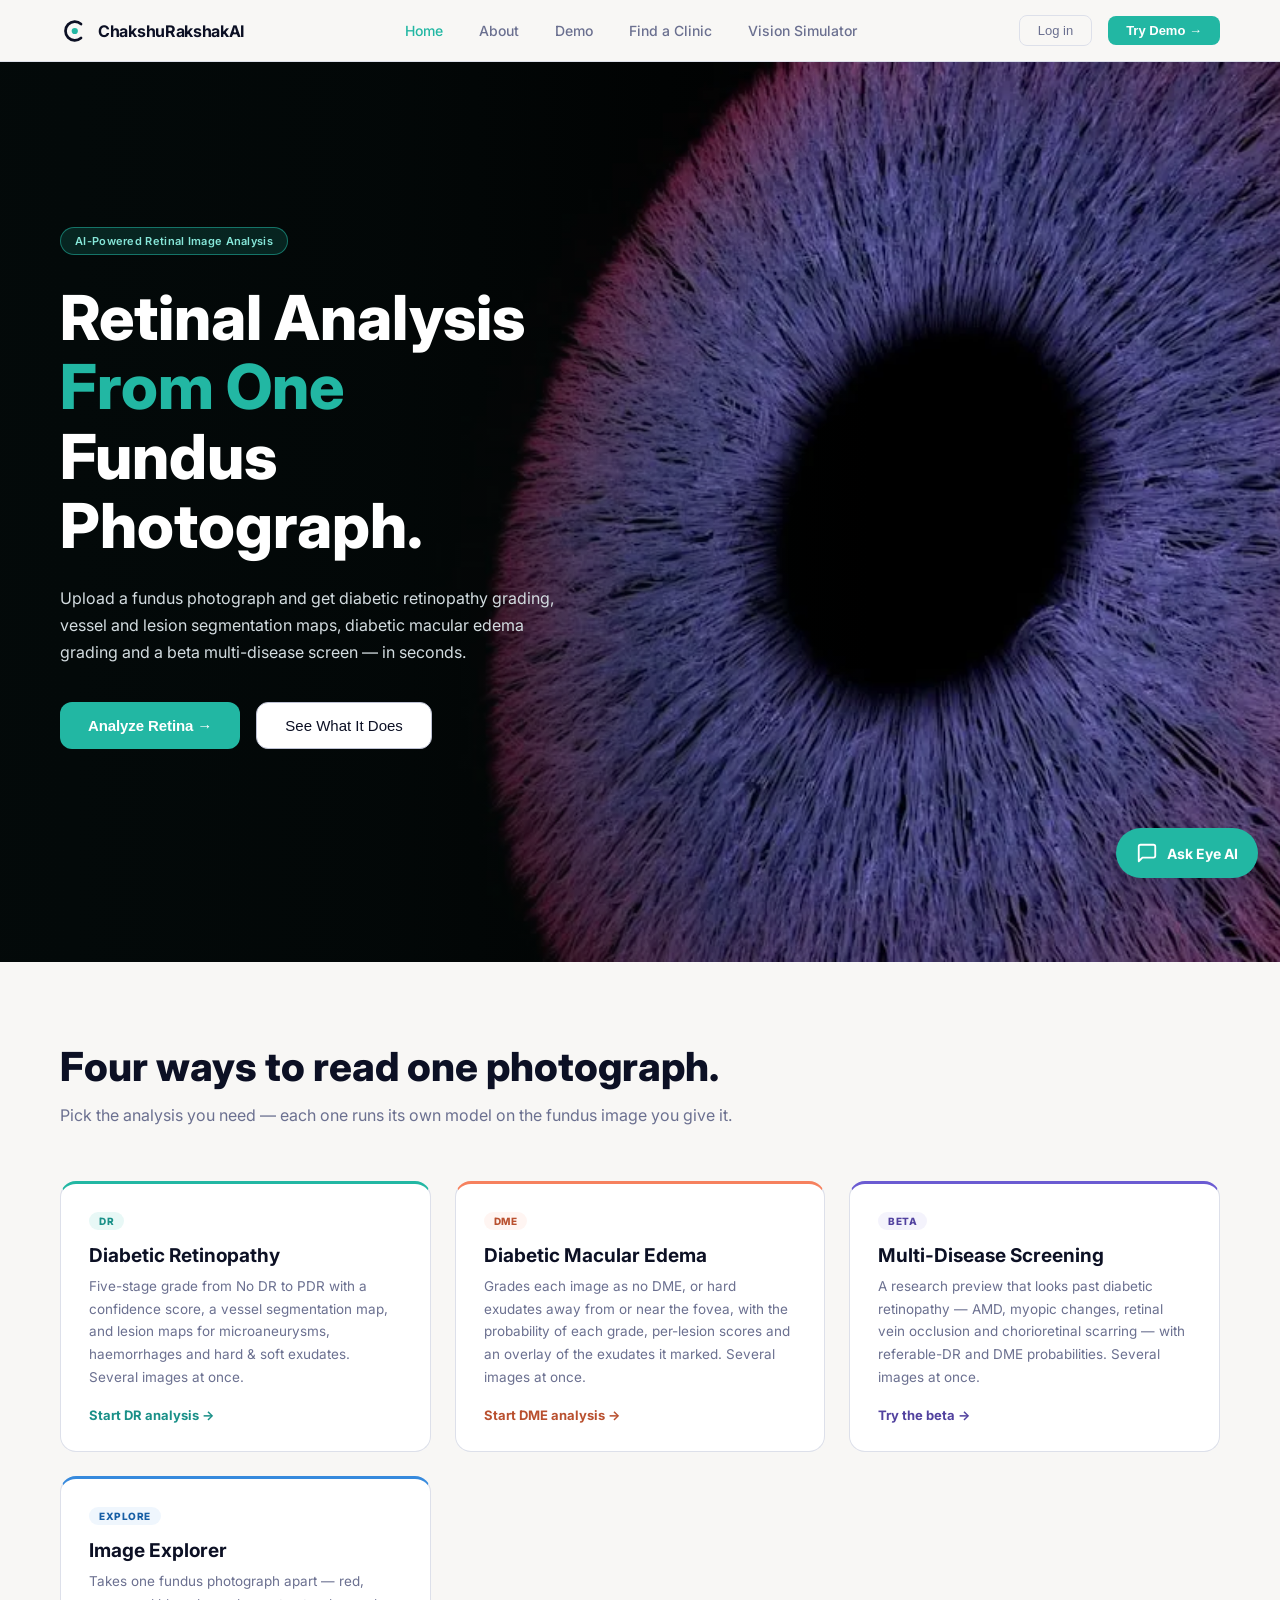
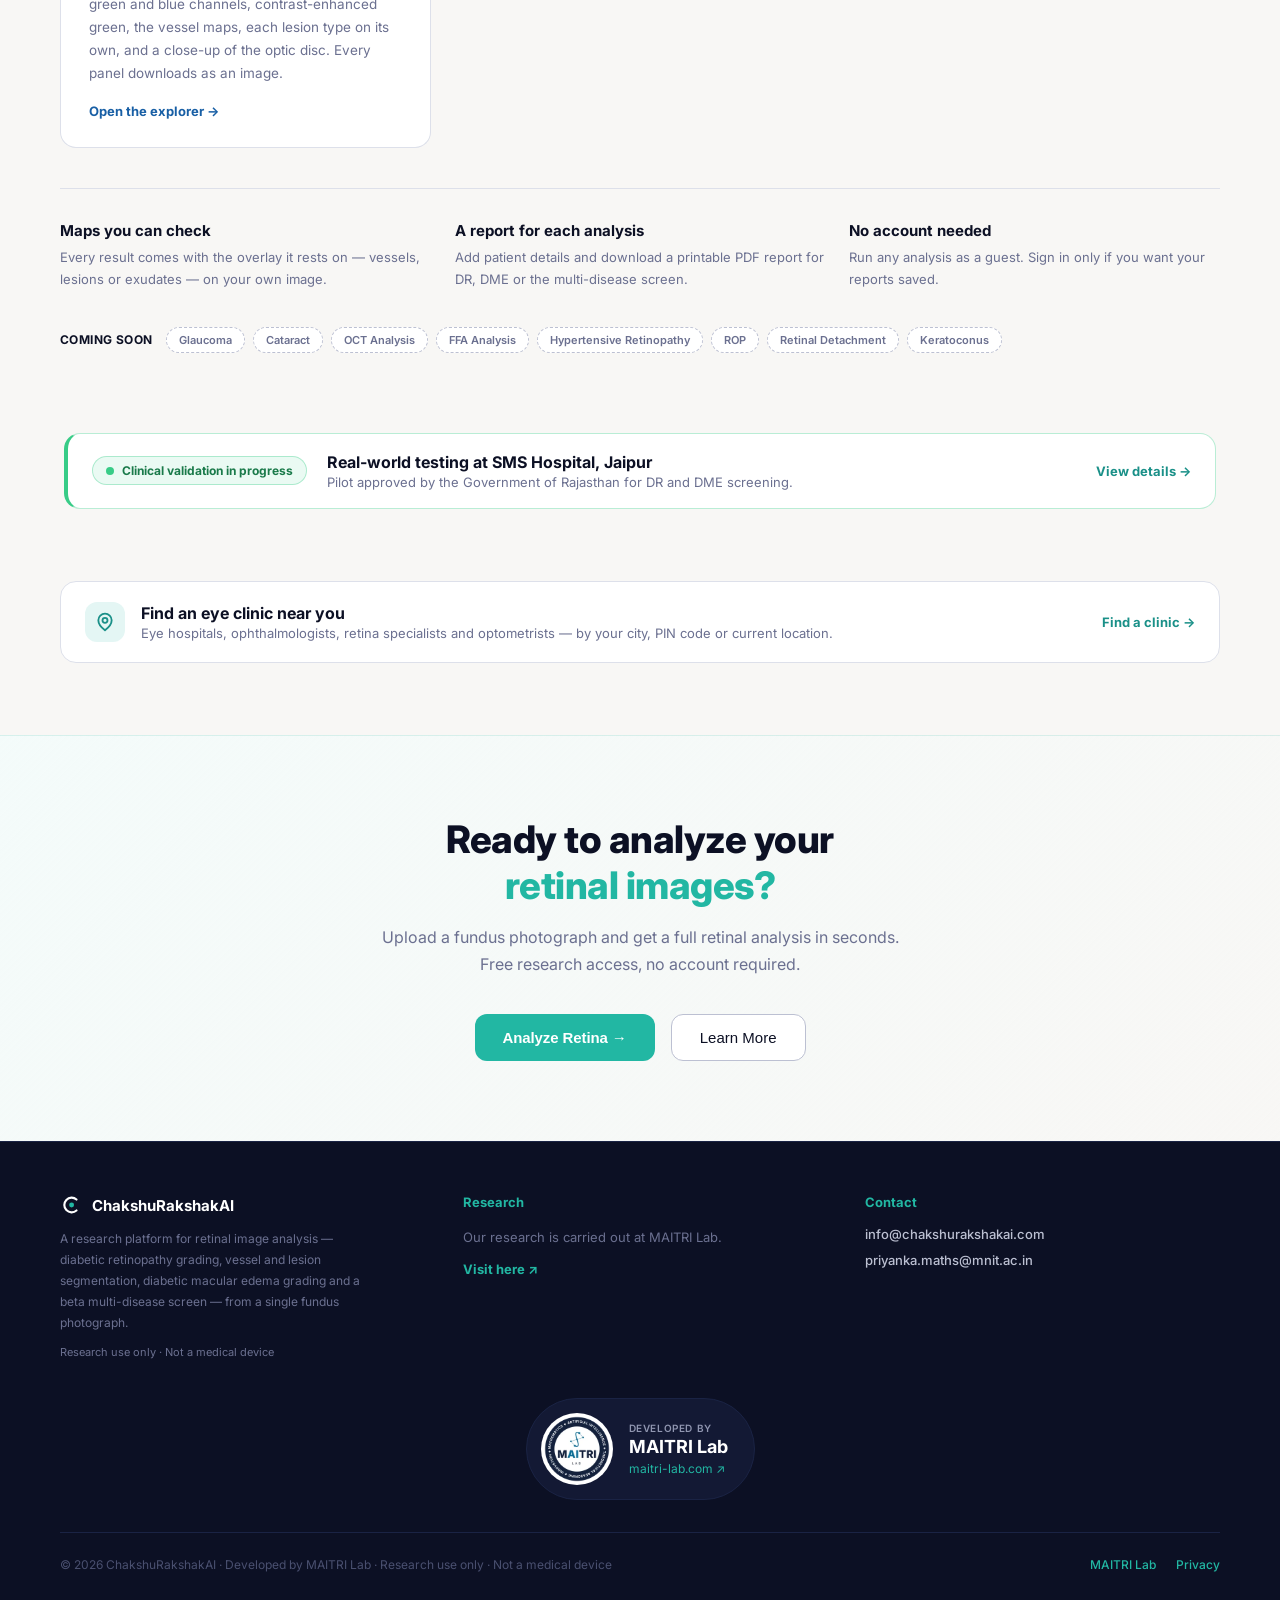
==== index.html @ 7d0f2d1a "Simulator order on laptops (views, camera buttons, severity, conditions) and 90% width site-wide On " ====
<!DOCTYPE html>
<html lang="en">
<head>
<meta charset="UTF-8">
<meta name="viewport" content="width=device-width, initial-scale=1.0">
<link rel="preload" as="image" href="/assets/eye-hero.webp" fetchpriority="high">
<link rel="preconnect" href="https://fonts.googleapis.com">
<link rel="preconnect" href="https://fonts.gstatic.com" crossorigin>
<link href="https://fonts.googleapis.com/css2?family=Inter:wght@400;500;600;700;800;900&display=swap" rel="stylesheet">
<title>ChakshuRakshakAI — AI Retinal Analysis from a Fundus Photograph</title>
<meta name="description" content="Upload a fundus photograph and get diabetic retinopathy grading, vessel and lesion segmentation maps, and diabetic macular edema screening in seconds. Free research access, no account required.">
<link rel="canonical" href="https://www.chakshurakshakai.com/">

<!-- Icons -->
<link rel="icon" type="image/svg+xml" href="/favicon.svg">
<link rel="apple-touch-icon" href="/apple-touch-icon.png">
<meta name="theme-color" content="#0C1024">

<!-- Open Graph (WhatsApp, LinkedIn, Facebook) -->
<meta property="og:type" content="website">
<meta property="og:site_name" content="ChakshuRakshakAI">
<meta property="og:url" content="https://www.chakshurakshakai.com/">
<meta property="og:title" content="ChakshuRakshakAI — AI Retinal Analysis from a Fundus Photograph">
<meta property="og:description" content="Diabetic retinopathy grading, vessel and lesion maps, and macular edema screening from a single fundus photograph — in seconds. Free research access.">
<meta property="og:image" content="https://www.chakshurakshakai.com/og-image.jpg">
<meta property="og:image:width" content="1200">
<meta property="og:image:height" content="630">
<meta property="og:image:alt" content="ChakshuRakshakAI — retinal analysis from one fundus photograph">
<meta property="og:locale" content="en_IN">

<!-- Twitter / X -->
<meta name="twitter:card" content="summary_large_image">
<meta name="twitter:title" content="ChakshuRakshakAI — AI Retinal Analysis from a Fundus Photograph">
<meta name="twitter:description" content="Diabetic retinopathy grading, vessel and lesion maps, and macular edema screening from a single fundus photograph — in seconds.">
<meta name="twitter:image" content="https://www.chakshurakshakai.com/og-image.jpg">

<!-- Structured data: this is a research screening aid, not a diagnostic device. -->
<script type="application/ld+json">
{
  "@context": "https://schema.org",
  "@type": "MedicalWebPage",
  "name": "ChakshuRakshakAI",
  "url": "https://www.chakshurakshakai.com/",
  "description": "AI-assisted retinal image analysis for diabetic retinopathy, vessel and lesion segmentation, and diabetic macular edema screening from a fundus photograph.",
  "inLanguage": "en-IN",
  "about": { "@type": "MedicalCondition", "name": "Diabetic retinopathy" },
  "audience": { "@type": "MedicalAudience", "audienceType": "Researchers and clinicians" },
  "isAccessibleForFree": true
}
</script>
<style>
/* font loaded via <link> */
*{margin:0;padding:0;box-sizing:border-box;}
:root{
  --navy:#0C1024;--navy-m:#131934;--navy-l:#1A2344;
  --teal:#22B7A3;--teal-d:#1a9088;--coral:#F6815E;
  --offwhite:#F8F7F5;--white:#FFFFFF;
  --g100:#F0F1F5;--g200:#DDE0EA;--g300:#BCC0D2;
  --g400:#9096B0;--g500:#6B7090;--g600:#4A5070;
  --green:#38CC87;--amber:#FABD31;--red:#F35858;
}
body{font-family:'Inter',sans-serif;background:var(--white);color:var(--navy);scroll-behavior:smooth;}

/* PAGE SYSTEM */
.page{display:none;min-height:100vh;}
.page.active{display:block;}

/* ─── NAVBAR ─── */
nav{position:sticky;top:0;z-index:100;background:rgba(248,247,245,0.96);backdrop-filter:blur(12px);-webkit-backdrop-filter:blur(12px);height:68px;display:flex;align-items:center;justify-content:space-between;padding:0 60px;border-bottom:1px solid var(--g200);}
.nav-logo{display:flex;align-items:center;gap:10px;cursor:pointer;text-decoration:none;}
.nav-logo-text{color:var(--navy);font-size:17px;font-weight:700;}
.nav-links{display:flex;gap:36px;}
.nav-links a{color:var(--g500);font-size:14px;font-weight:500;text-decoration:none;cursor:pointer;transition:color .2s;}
.nav-links a:hover,.nav-links a.active{color:var(--teal);}
.nav-right{display:flex;align-items:center;gap:16px;}
.nav-btn{background:var(--teal);color:var(--white);font-size:13px;font-weight:700;padding:8px 20px;border-radius:8px;border:none;cursor:pointer;transition:background .2s;}
.nav-btn:hover{background:var(--teal-d);}
.nav-btn-ghost{background:transparent;color:var(--g500);font-size:13px;font-weight:500;padding:8px 16px;border-radius:8px;border:1px solid var(--g200);cursor:pointer;transition:all .2s;}
.nav-btn-ghost:hover{color:var(--navy);border-color:var(--g300);}

/* ─── HERO — eye as full bg ─── */
.hero{position:relative;min-height:100vh;display:flex;align-items:center;overflow:hidden;background:#061410;}
.hero-bg{position:absolute;inset:0;z-index:0;}
.hero-bg img{width:100%;height:100%;object-fit:cover;object-position:55% center;display:block;}
.hero-bg-overlay{position:absolute;inset:0;background:linear-gradient(to right, rgba(220,238,230,0.68) 0%, rgba(210,232,222,0.60) 12%, rgba(190,222,208,0.50) 24%, rgba(160,206,188,0.38) 36%, rgba(120,182,160,0.24) 48%, rgba(60,130,105,0.14) 58%, rgba(0,0,0,0.35) 66%, rgba(0,0,0,0.60) 75%, rgba(0,0,0,0.82) 86%, rgba(0,0,0,0.95) 100%);}
.hero-content{position:relative;z-index:1;padding:0 60px;max-width:660px;}
.hero-badge{display:inline-flex;align-items:center;gap:6px;background:rgba(34,183,163,0.1);border:1px solid rgba(34,183,163,0.35);color:var(--teal-d);font-size:11px;font-weight:600;padding:6px 14px;border-radius:20px;margin-bottom:28px;letter-spacing:.3px;}
.hero-h1{font-size:62px;font-weight:800;line-height:1.12;color:var(--navy);margin-bottom:24px;}
.hero-h1 span{color:var(--teal);}
.hero-sub{font-size:16px;line-height:1.7;color:#0C1024;max-width:520px;margin-bottom:36px;}
/* The photo is mirrored: the eye sits on the right, its dark side behind the text.
   Above phone width the text is white over a dark wash; phones keep the light wash. */
.hero-bg img{transform:scaleX(-1);object-position:45% center;}
@media(min-width:641px){
  .hero-bg-overlay{background:linear-gradient(to right, rgba(4,12,12,.78) 0%, rgba(4,12,12,.62) 30%, rgba(4,12,12,.25) 52%, rgba(4,12,12,0) 68%);}
  .hero-h1{color:#FFFFFF;}
  .hero-sub{color:#D3DCE0;}
  .hero-badge{background:rgba(34,183,163,.16);border-color:rgba(34,183,163,.55);color:#86E6D8;}
}
@media(min-width:641px) and (max-width:900px){
  .hero-bg-overlay{background:linear-gradient(to right, rgba(4,12,12,.82) 0%, rgba(4,12,12,.7) 45%, rgba(4,12,12,.3) 70%, rgba(4,12,12,.05) 90%);}
}
.hero-ctas{display:flex;gap:16px;margin-bottom:48px;}
.btn-primary{background:var(--teal);color:var(--white);font-size:15px;font-weight:700;padding:14px 28px;border-radius:12px;border:none;cursor:pointer;transition:all .2s;text-decoration:none;display:inline-flex;align-items:center;}
.btn-primary:hover{background:var(--teal-d);transform:translateY(-1px);}
.btn-ghost{background:var(--white);color:var(--navy);font-size:15px;font-weight:500;padding:14px 28px;border-radius:12px;border:1px solid var(--g300);cursor:pointer;transition:all .2s;}
.btn-ghost:hover{background:var(--g100);}
.hero-stats{display:flex;gap:40px;}
.stat-val{font-size:26px;font-weight:800;color:var(--teal);display:block;}
.stat-label{font-size:10px;font-weight:600;color:#0C1024;margin-top:2px;text-transform:uppercase;letter-spacing:.3px;}
.stat-divider{width:1px;background:var(--g200);margin:0 4px;}

/* ─── TRUST STRIP ─── */
.trust-strip{background:var(--white);padding:22px 60px;display:flex;align-items:center;gap:20px;border-bottom:1px solid var(--g200);border-top:1px solid var(--g200);flex-wrap:wrap;}
.trust-label{font-size:12px;color:var(--g400);font-weight:500;white-space:nowrap;margin-right:8px;}
.trust-logos{display:flex;gap:10px;flex-wrap:wrap;}
.logo-pill{background:var(--g100);border:1px solid var(--g200);color:var(--g500);font-size:11px;font-weight:600;padding:5px 12px;border-radius:20px;white-space:nowrap;transition:all .2s;cursor:pointer;text-decoration:none;display:inline-flex;align-items:center;gap:4px;}.logo-pill:hover{background:var(--white);border-color:var(--teal);color:var(--teal-d);}.logo-pill::after{content:"↗";font-size:9px;opacity:0.5;margin-left:1px;}.logo-pill:hover::after{opacity:1;}

/* ─── SECTIONS ─── */
.section{padding:80px 60px;}
.section-center{text-align:center;}
.section-title{font-size:40px;font-weight:800;color:var(--navy);margin-bottom:12px;}
.section-sub{font-size:16px;color:var(--g500);margin-bottom:52px;line-height:1.6;}

/* Features */
.features-grid{display:grid;grid-template-columns:repeat(4,1fr);gap:24px;}
.feat-card{background:var(--white);border:1px solid var(--g200);border-radius:16px;padding:28px;position:relative;overflow:hidden;transition:box-shadow .2s,transform .2s;}
.feat-card:hover{box-shadow:0 8px 32px rgba(0,0,0,.07);transform:translateY(-2px);}
.feat-card::after{content:'';position:absolute;bottom:0;left:0;right:0;height:4px;border-radius:0 0 16px 16px;}
.feat-card:nth-child(1)::after{background:var(--teal);}
.feat-card:nth-child(2)::after{background:var(--coral);}
.feat-card:nth-child(3)::after{background:var(--amber);}
.feat-card:nth-child(4)::after{background:var(--green);}
.feat-icon{width:44px;height:44px;border-radius:50%;display:flex;align-items:center;justify-content:center;margin-bottom:18px;font-size:18px;}
.feat-title{font-size:17px;font-weight:700;color:var(--navy);margin-bottom:10px;}
.feat-desc{font-size:13px;color:var(--g500);line-height:1.7;}

/* How it works */
.how-section{background:var(--white);padding:80px 60px;}
.steps-row{display:grid;grid-template-columns:repeat(3,1fr);gap:0;margin-bottom:52px;}
.step{padding:0 28px 0 0;transition:transform .2s;}.step:hover{transform:translateX(4px);}
.step-num{font-size:44px;font-weight:800;color:var(--teal);margin-bottom:16px;line-height:1;}
.step-title{font-size:19px;font-weight:700;color:var(--navy);margin-bottom:10px;}
.step-desc{font-size:14px;color:var(--g500);line-height:1.7;}
.outcomes-row{display:grid;grid-template-columns:repeat(4,1fr);gap:16px;}
.outcome{border-radius:12px;padding:18px 20px;border:1px solid;transition:transform .2s,box-shadow .2s;cursor:default;}.outcome:hover{transform:translateY(-2px);box-shadow:0 6px 20px rgba(0,0,0,.07);}
.outcome-label{font-size:14px;font-weight:700;margin-bottom:6px;display:flex;align-items:center;gap:8px;}
.outcome-dot{width:10px;height:10px;border-radius:50%;flex-shrink:0;}
.outcome-sub{font-size:12px;line-height:1.55;}

/* Research/XAI section */
.xai-section{background:var(--navy);padding:80px 60px;}
.xai-inner{display:grid;grid-template-columns:1fr 560px;gap:72px;align-items:center;}
.xai-title{font-size:40px;font-weight:800;color:var(--white);margin-bottom:16px;}
.xai-sub{font-size:16px;color:var(--g300);line-height:1.7;margin-bottom:36px;max-width:500px;}
.xai-point{display:flex;align-items:flex-start;gap:14px;margin-bottom:24px;}
.xai-dot{width:20px;height:20px;border-radius:50%;flex-shrink:0;margin-top:2px;}
.xai-point-title{font-size:15px;font-weight:700;color:var(--white);margin-bottom:4px;}
.xai-point-desc{font-size:13px;color:var(--g300);line-height:1.6;}
.xai-card{background:var(--navy-m);border:1px solid var(--navy-l);border-radius:20px;padding:28px;box-shadow:0 20px 60px rgba(0,0,0,.5);}
.fundus-mock-lg{width:100%;aspect-ratio:1.2;border-radius:14px;background:radial-gradient(circle at 50% 50%,#1a0800 0%,#0a0400 100%);position:relative;overflow:hidden;margin-bottom:16px;}
.heatmap-lg{position:absolute;width:38%;height:38%;border-radius:50%;background:radial-gradient(circle,rgba(255,255,0,.95) 0%,rgba(255,140,0,.75) 40%,transparent 100%);top:18%;left:38%;}
.colorbar{height:8px;border-radius:4px;background:linear-gradient(to right,#0000ff,#00ffff,#00ff00,#ffa500,#ff0000);margin-bottom:6px;}
.colorbar-labels{display:flex;justify-content:space-between;margin-bottom:16px;}
.colorbar-labels span{font-size:9px;color:var(--g400);}
.xai-toggles{display:flex;gap:8px;}
.xai-tog{font-size:11px;font-weight:600;padding:7px 14px;border-radius:7px;border:1px solid;cursor:pointer;}
.xai-tog.on{background:rgba(34,183,163,.15);border-color:var(--teal);color:var(--teal);}
.xai-tog.off{background:transparent;border-color:var(--navy-l);color:var(--g400);}

/* Metrics */
.metrics-section{padding:80px 60px;background:var(--offwhite);}
.metrics-grid{display:grid;grid-template-columns:repeat(3,1fr);gap:20px;margin-top:52px;}
.metric-card{background:var(--white);border-radius:14px;padding:20px 20px 20px 24px;position:relative;box-shadow:0 2px 12px rgba(0,0,0,.04);overflow:hidden;transition:transform .2s,box-shadow .2s;}.metric-card:hover{transform:translateY(-2px);box-shadow:0 8px 28px rgba(0,0,0,.08);}
.metric-card::before{content:'';position:absolute;left:0;top:0;bottom:0;width:4px;background:var(--teal);}
.metric-val{font-size:30px;font-weight:800;color:var(--teal);margin-bottom:4px;}
.metric-label{font-size:14px;font-weight:700;color:var(--navy);margin-bottom:3px;}
.metric-sub{font-size:11px;color:var(--g500);}

/* CTA Banner */
.cta-banner{padding:80px 60px;text-align:center;background:var(--offwhite);border-top:1px solid var(--g200);}
.cta-banner h2{font-size:42px;font-weight:800;color:var(--navy);margin-bottom:16px;}
.cta-banner h2 span{color:var(--teal);}
.cta-banner p{font-size:16px;color:var(--g500);margin-bottom:36px;max-width:520px;margin-left:auto;margin-right:auto;line-height:1.7;}
.cta-row{display:flex;justify-content:center;gap:16px;}

/* Footer */
footer{background:var(--navy);padding:40px 60px 22px;border-top:1px solid var(--navy-l);}
.footer-top{display:grid;grid-template-columns:repeat(3,minmax(0,1fr));gap:48px;margin-bottom:36px;}
.footer-brand-desc{font-size:13px;color:var(--g500);line-height:1.7;margin-top:12px;max-width:320px;}
.footer-col-title{font-size:13px;font-weight:700;color:var(--teal);margin-bottom:16px;}
.footer-top > div:first-child .nav-logo{margin-bottom:4px !important;}
.footer-top > div:first-child .nav-logo span{font-size:15px !important;}
.footer-top > div:first-child .nav-logo svg{width:22px;height:22px;}
.footer-lab{display:flex;align-items:center;justify-content:center;gap:16px;width:max-content;max-width:100%;margin:0 auto 32px;padding:14px 26px 14px 14px;background:var(--navy-m);border:1px solid var(--navy-l);border-radius:60px;text-decoration:none;transition:border-color .2s;}
.footer-lab:hover{border-color:var(--teal);}
.footer-lab img{width:72px;height:72px;border-radius:50%;background:#fff;padding:3px;display:block;flex:none;}
.footer-lab span{display:flex;flex-direction:column;line-height:1.3;}
.footer-lab small{font-size:10px;font-weight:600;letter-spacing:.6px;text-transform:uppercase;color:var(--g400);}
.footer-lab b{font-size:18px;color:var(--white);}
.footer-lab em{font-style:normal;font-size:12px;color:var(--teal);margin-top:2px;}
.footer-col a{display:block;font-size:12px;color:var(--g400);margin-bottom:10px;text-decoration:none;cursor:pointer;transition:color .2s,padding-left .2s;}.footer-col a:hover{color:var(--white);padding-left:4px;}
.footer-col a:hover{color:var(--white);}
.footer-maitri{display:inline-flex;align-items:center;gap:13px;margin-top:20px;padding:10px 18px 10px 10px;background:var(--navy-m);border:1px solid var(--navy-l);border-radius:12px;text-decoration:none;transition:border-color .2s,background .2s;}
.footer-maitri:hover{border-color:var(--teal);background:rgba(34,183,163,.07);}
.footer-maitri img{width:46px;height:46px;border-radius:50%;display:block;background:var(--white);padding:2px;flex:none;}
.footer-maitri span{display:flex;flex-direction:column;line-height:1.3;color:var(--white);font-size:14px;font-weight:700;}
.footer-maitri small{font-size:10px;font-weight:600;letter-spacing:.4px;text-transform:uppercase;color:var(--g400);}
.footer-maitri em{font-style:normal;font-size:11px;font-weight:500;color:var(--teal);margin-top:1px;}
.footer-note{font-size:13px;line-height:1.7;color:var(--g500);margin:0 0 10px;max-width:260px;}
.footer-col a.footer-cta{display:inline-block;color:var(--teal);font-weight:700;font-size:13px;}
.footer-col a.footer-mail{color:var(--g300);font-weight:500;font-size:13px;overflow-wrap:anywhere;}
.footer-col a.footer-mail:hover{color:var(--white);}
.footer-divider{height:1px;background:var(--navy-l);margin-bottom:24px;}
.footer-bottom{display:flex;justify-content:space-between;align-items:center;}
.footer-copy{font-size:12px;color:var(--g600);}
.footer-links{display:flex;gap:20px;}
.footer-links a{font-size:12px;color:var(--teal);text-decoration:none;font-weight:500;cursor:pointer;}

/* ─── UPLOAD PAGE ─── */
.upload-hero{background:var(--offwhite);padding:52px 60px 40px;text-align:center;border-bottom:1px solid var(--g200);}
.upload-hero h1{font-size:40px;font-weight:800;color:var(--navy);margin-bottom:12px;}
.upload-hero h1 span{color:var(--teal);}
.upload-hero p{font-size:15px;color:var(--g500);max-width:480px;margin:0 auto;}
.upload-body{background:var(--offwhite);padding:52px 60px;min-height:calc(100vh - 68px - 200px);}
.upload-container{max-width:780px;margin:0 auto;}
.dropzone{background:var(--white);border:2px dashed var(--g200);border-radius:20px;padding:60px 40px;text-align:center;cursor:pointer;transition:all .2s;margin-bottom:20px;}
.dropzone:hover,.dropzone.dragging{border-color:var(--teal);background:rgba(34,183,163,.03);}
.dz-icon{width:60px;height:60px;background:rgba(34,183,163,.1);border-radius:50%;display:flex;align-items:center;justify-content:center;margin:0 auto 20px;font-size:24px;}
.dz-title{font-size:18px;font-weight:700;color:var(--navy);margin-bottom:8px;}
.dz-sub{font-size:14px;color:var(--g500);margin-bottom:20px;}
.dz-btn{background:var(--teal);color:var(--white);font-size:14px;font-weight:700;padding:11px 24px;border-radius:10px;border:none;cursor:pointer;}
.dz-formats{font-size:11px;color:var(--g400);margin-top:14px;}
.preview-area{display:none;margin-bottom:20px;}
.preview-area.show{display:block;}
.preview-grid{display:grid;grid-template-columns:repeat(auto-fill,minmax(140px,1fr));gap:12px;margin-bottom:16px;}
.preview-item{background:var(--white);border:1px solid var(--g200);border-radius:12px;overflow:hidden;position:relative;}
.preview-img-box{width:100%;aspect-ratio:1;background:var(--navy);display:flex;align-items:center;justify-content:center;font-size:32px;}
.preview-label{font-size:11px;color:var(--g500);padding:8px;text-align:center;white-space:nowrap;overflow:hidden;text-overflow:ellipsis;}
.preview-remove{position:absolute;top:6px;right:6px;width:20px;height:20px;border-radius:50%;background:rgba(0,0,0,.6);color:white;border:none;font-size:12px;cursor:pointer;display:flex;align-items:center;justify-content:center;}
.analyze-btn{width:100%;background:var(--teal);color:var(--white);font-size:16px;font-weight:700;padding:16px;border-radius:14px;border:none;cursor:pointer;transition:all .2s;display:flex;align-items:center;justify-content:center;gap:10px;margin-bottom:24px;}
.analyze-btn:hover{background:var(--teal-d);}
.analyze-btn:disabled{background:var(--g200);color:var(--g400);cursor:not-allowed;}
.upload-features{display:grid;grid-template-columns:repeat(auto-fit,minmax(300px,1fr));gap:20px;margin-bottom:24px;}
.uf-card{background:var(--white);border:1px solid var(--g200);border-radius:14px;padding:20px;}
.uf-badge{display:inline-block;font-size:10px;font-weight:700;padding:3px 10px;border-radius:20px;margin-bottom:12px;letter-spacing:.3px;}
.uf-title{font-size:14px;font-weight:700;color:var(--navy);margin-bottom:6px;}
.uf-desc{font-size:12px;color:var(--g500);line-height:1.6;}
.patient-box{background:var(--white);border:1px solid var(--g200);border-radius:14px;padding:18px 20px;margin-bottom:20px;}
.pb-title{font-size:12px;font-weight:700;color:var(--navy);margin-bottom:14px;text-transform:uppercase;letter-spacing:.4px;}
.pb-title span{font-weight:500;color:var(--g400);text-transform:none;letter-spacing:0;font-size:11px;margin-left:8px;}
.pb-grid{display:grid;grid-template-columns:repeat(auto-fit,minmax(150px,1fr));gap:12px;}
.pb-grid label{display:flex;flex-direction:column;gap:5px;font-size:11px;font-weight:600;color:var(--g500);}
.pb-grid input,.pb-grid select{font-family:inherit;font-size:13px;color:var(--navy);background:var(--offwhite);border:1px solid var(--g200);border-radius:9px;padding:9px 11px;outline:none;}
.pb-grid input:focus,.pb-grid select:focus{border-color:var(--teal);background:var(--white);}
.upload-disclaimer{background:rgba(250,189,49,.06);border:1px solid rgba(250,189,49,.25);border-radius:12px;padding:16px 20px;font-size:12px;color:var(--g500);line-height:1.6;}
.disclaimer-title{font-size:12px;font-weight:700;color:var(--amber);margin-bottom:4px;}
input[type=file]{display:none;}

/* ─── ANALYSIS DASHBOARD ─── */
.dashboard{background:var(--offwhite);min-height:calc(100vh - 68px);}
.dash-topbar{background:var(--white);border-bottom:1px solid var(--g200);padding:12px 40px;}
.patient-card{display:grid;grid-template-columns:repeat(3,1fr);border-radius:12px;border:1px solid var(--g200);overflow:hidden;}
.patient-col{padding:14px 24px;background:var(--white);}
.patient-col+.patient-col{border-left:1px solid var(--g200);}
.patient-key{font-size:10px;font-weight:700;color:var(--g400);letter-spacing:.5px;text-transform:uppercase;margin-bottom:4px;}
.patient-val{font-size:14px;font-weight:600;color:var(--navy);}
.patient-val.success{color:var(--green);}
.dash-content{display:grid;grid-template-columns:1fr 320px;min-height:calc(100vh - 68px - 68px);}
.dash-main{padding:28px 32px;}
.dash-sidebar{background:var(--white);border-left:1px solid var(--g200);padding:24px;}
.dash-section-header{display:flex;align-items:center;justify-content:space-between;margin-bottom:20px;}
.dash-section-label{font-size:11px;font-weight:700;color:var(--g400);letter-spacing:.8px;text-transform:uppercase;}
.toggle-group{display:flex;gap:8px;}
.toggle-btn{font-size:11px;font-weight:700;padding:7px 14px;border-radius:7px;border:none;cursor:pointer;letter-spacing:.3px;transition:all .2s;}
.toggle-btn.active{background:var(--navy);color:var(--white);}
.toggle-btn:not(.active){background:var(--g100);color:var(--g500);}
.image-panels{display:grid;grid-template-columns:1fr 1fr;gap:20px;margin-bottom:20px;}
.img-panel{border-radius:16px;overflow:hidden;background:#080808;}
.img-panel-inner{aspect-ratio:1.1;position:relative;display:flex;align-items:center;justify-content:center;}
.fundus-mock{width:85%;aspect-ratio:1;border-radius:50%;background:radial-gradient(circle at 50% 50%,#1a0800 0%,#0a0400 100%);position:relative;overflow:hidden;}
.heatmap-overlay{position:absolute;width:40%;height:40%;border-radius:50%;background:radial-gradient(circle,rgba(255,255,0,.95) 0%,rgba(255,140,0,.75) 40%,transparent 100%);top:20%;left:38%;}
.panel-colorbar{position:absolute;top:12px;right:12px;width:120px;height:8px;border-radius:4px;background:linear-gradient(to right,#0000ff,#00ffff,#00ff00,#ffa500,#ff0000);}
.panel-colorbar-labels{position:absolute;top:22px;right:12px;width:120px;display:flex;justify-content:space-between;}
.panel-colorbar-labels span{font-size:9px;color:rgba(255,255,255,.6);font-weight:500;}
.panel-zoom{position:absolute;top:12px;left:12px;display:flex;flex-direction:column;gap:5px;}
.pz-btn{width:26px;height:26px;border-radius:50%;background:rgba(0,0,0,.5);border:1px solid rgba(255,255,255,.15);color:white;font-size:13px;cursor:pointer;display:flex;align-items:center;justify-content:center;}
.panel-label{position:absolute;bottom:12px;left:12px;color:white;font-size:12px;font-weight:600;}
.panel-num{position:absolute;bottom:12px;right:12px;color:rgba(255,255,255,.6);font-size:12px;font-weight:600;}
.panel-meta{padding:16px;}
.badge-row{display:flex;gap:8px;margin-bottom:14px;flex-wrap:wrap;}
.badge{font-size:11px;font-weight:700;padding:6px 14px;border-radius:20px;}
.badge-red{background:var(--red);color:#fff;}
.badge-amber{background:var(--amber);color:#5a3a00;}
.badge-green{background:var(--green);color:#0a3d20;}
.metric-bars{display:flex;flex-direction:column;gap:12px;}
.metric-bar{display:flex;flex-direction:column;gap:5px;}
.metric-bar-header{display:flex;justify-content:space-between;}
.metric-label-text{font-size:11px;font-weight:600;color:var(--teal);}
.metric-val-display{font-size:11px;font-weight:600;color:var(--navy);}
.metric-track{position:relative;height:8px;border-radius:4px;overflow:visible;}
.metric-track.conf{background:linear-gradient(to right,var(--red),var(--amber) 50%,var(--green));}
.metric-track.ratio{background:linear-gradient(to right,var(--green),var(--amber),var(--red));}
.metric-marker{position:absolute;top:50%;transform:translate(-50%,-50%);width:14px;height:14px;border-radius:50%;background:var(--white);border:2px solid var(--navy);box-shadow:0 1px 4px rgba(0,0,0,.2);}
.sidebar-title{font-size:15px;font-weight:700;color:var(--navy);margin-bottom:18px;}
.sidebar-section{margin-bottom:24px;}
.sidebar-section-label{font-size:11px;font-weight:700;color:var(--g400);letter-spacing:.5px;text-transform:uppercase;margin-bottom:12px;}
.stage-card{background:var(--offwhite);border:1px solid var(--g200);border-radius:12px;padding:14px 16px;margin-bottom:10px;}
.stage-row{display:flex;justify-content:space-between;align-items:center;margin-bottom:5px;}
.stage-name{font-size:11px;color:var(--g500);font-weight:500;}
.stage-badge{font-size:10px;font-weight:700;padding:3px 10px;border-radius:20px;}
.stage-conf{font-size:11px;color:var(--amber);font-weight:600;}
.pill-row{display:flex;flex-wrap:wrap;gap:8px;}
.metric-pill{font-size:11px;font-weight:600;padding:5px 12px;border-radius:20px;}
.pill-green{background:rgba(56,204,135,.12);color:#0a8a50;border:1px solid rgba(56,204,135,.3);}
.pill-teal{background:rgba(34,183,163,.12);color:#107a6e;border:1px solid rgba(34,183,163,.3);}
.pill-amber{background:rgba(250,189,49,.12);color:#7a5500;border:1px solid rgba(250,189,49,.3);}
.xai-pill{font-size:11px;font-weight:600;padding:5px 12px;border-radius:20px;background:transparent;color:var(--teal);border:1px solid rgba(34,183,163,.4);}
.download-btn{width:100%;background:var(--teal);color:var(--white);font-size:14px;font-weight:700;padding:14px;border-radius:12px;border:none;cursor:pointer;margin-top:16px;transition:background .2s;}
.download-btn:hover{background:var(--teal-d);}

/* ─── AUTH PAGE ─── */
.auth-page{min-height:100vh;display:grid;grid-template-columns:1fr 1fr;}
.auth-left{position:relative;overflow:hidden;}
.auth-left-bg{position:absolute;inset:0;}
.auth-left-bg img{width:100%;height:100%;object-fit:cover;object-position:60% center;}
.auth-left-overlay{position:absolute;inset:0;background:linear-gradient(160deg,rgba(12,16,36,0.82) 0%,rgba(12,16,36,0.55) 60%,rgba(34,183,163,0.15) 100%);}
.auth-left-content{position:relative;z-index:1;padding:48px;height:100%;display:flex;flex-direction:column;justify-content:space-between;}
.auth-left-logo{display:flex;align-items:center;gap:10px;cursor:pointer;}
.auth-left-logo-text{color:var(--white);font-size:17px;font-weight:700;}
.auth-left-body{padding-bottom:40px;}
.auth-left-tag{display:inline-flex;align-items:center;gap:6px;background:rgba(34,183,163,0.15);border:1px solid rgba(34,183,163,0.4);color:var(--teal);font-size:11px;font-weight:600;padding:6px 14px;border-radius:20px;margin-bottom:24px;}
.auth-left-title{font-size:40px;font-weight:800;color:var(--white);line-height:1.15;margin-bottom:16px;}
.auth-left-title span{color:var(--teal);}
.auth-left-sub{font-size:14px;color:rgba(255,255,255,0.65);line-height:1.7;max-width:360px;}
.auth-left-stats{display:flex;gap:32px;}
.auth-stat-val{font-size:22px;font-weight:800;color:var(--teal);}
.auth-stat-label{font-size:11px;color:rgba(255,255,255,0.5);margin-top:2px;}
.auth-right{background:var(--white);display:flex;align-items:center;justify-content:center;padding:48px;}
.auth-box{width:100%;max-width:420px;}
.auth-tabs{display:flex;gap:0;background:var(--g100);border-radius:12px;padding:4px;margin-bottom:32px;}
.auth-tab{flex:1;text-align:center;padding:10px;border-radius:9px;font-size:14px;font-weight:600;cursor:pointer;transition:all .2s;border:none;background:transparent;color:var(--g500);}
.auth-tab.active{background:var(--white);color:var(--navy);box-shadow:0 1px 4px rgba(0,0,0,.08);}
.auth-title{font-size:24px;font-weight:800;color:var(--navy);margin-bottom:6px;}
.auth-sub{font-size:14px;color:var(--g500);margin-bottom:28px;line-height:1.5;}
.auth-social-grid{display:grid;grid-template-columns:1fr 1fr;gap:10px;margin-bottom:20px;}
.auth-social-btn{display:flex;align-items:center;justify-content:center;gap:8px;padding:11px 14px;border:1px solid var(--g200);border-radius:10px;background:var(--white);font-size:13px;font-weight:600;color:var(--navy);cursor:pointer;transition:all .2s;}
.auth-social-btn:hover{border-color:var(--g300);background:var(--g100);}
.auth-social-btn.full{grid-column:1/-1;}
.social-icon{width:18px;height:18px;flex-shrink:0;}
.auth-divider{display:flex;align-items:center;gap:12px;margin:20px 0;}
.auth-divider span{font-size:12px;color:var(--g400);white-space:nowrap;}
.auth-divider-line{flex:1;height:1px;background:var(--g200);}
.auth-field{margin-bottom:16px;}
.auth-field label{display:block;font-size:12px;font-weight:600;color:var(--g600);margin-bottom:6px;letter-spacing:.2px;}
.auth-field input{width:100%;padding:11px 14px;border:1px solid var(--g200);border-radius:10px;font-size:14px;font-family:'Inter',sans-serif;color:var(--navy);outline:none;transition:border .2s;background:var(--white);}
.auth-field input:focus{border-color:var(--teal);box-shadow:0 0 0 3px rgba(34,183,163,.1);}
.auth-field input::placeholder{color:var(--g300);}
.auth-field-row{display:grid;grid-template-columns:1fr 1fr;gap:12px;}
.auth-forgot{font-size:12px;color:var(--teal);text-decoration:none;font-weight:600;float:right;margin-top:-10px;margin-bottom:16px;cursor:pointer;}
.auth-forgot:hover{color:var(--teal-d);}
.auth-submit{width:100%;background:var(--teal);color:var(--white);font-size:15px;font-weight:700;padding:13px;border-radius:12px;border:none;cursor:pointer;transition:all .2s;margin-top:8px;}
.auth-submit:hover{background:var(--teal-d);}
.auth-terms{font-size:11px;color:var(--g400);text-align:center;margin-top:16px;line-height:1.6;}
.auth-terms a{color:var(--teal);text-decoration:none;cursor:pointer;}
.auth-back{display:flex;align-items:center;gap:6px;font-size:13px;color:var(--g500);cursor:pointer;margin-bottom:32px;width:fit-content;}
.auth-back:hover{color:var(--navy);}
.auth-back svg{width:14px;height:14px;}

/* Entrance animations */
@keyframes fadeUp{from{opacity:0;transform:translateY(20px);}to{opacity:1;transform:translateY(0);}}
.hero-badge{animation:fadeUp .5s ease both;}
.hero-h1{animation:fadeUp .6s .1s ease both;}
.hero-sub{animation:fadeUp .6s .2s ease both;}
.hero-ctas{animation:fadeUp .6s .3s ease both;}
.hero-stats{animation:fadeUp .6s .4s ease both;}

.page{opacity:0;transition:opacity .18s ease;}
.page.active{opacity:1;}

/* ─── ANALYSIS RESULTS PAGE ─── */
.ar-page{max-width:1280px;margin:0 auto;padding:28px 36px 48px;display:flex;flex-direction:column;gap:18px;}

/* Header card */
.ar-header-card{background:var(--white);border:1px solid var(--g200);border-radius:14px;padding:20px 24px;display:flex;align-items:center;justify-content:space-between;}
.ar-title{font-size:22px;font-weight:800;color:var(--navy);}
.ar-subtitle{font-size:13px;margin-top:3px;}
.ar-subtitle.success{color:var(--green);}
.ar-header-actions{display:flex;gap:10px;align-items:center;}
.ar-btn-ghost{display:flex;align-items:center;gap:6px;background:var(--white);border:1px solid var(--g200);border-radius:8px;padding:8px 14px;font-size:13px;font-weight:600;color:var(--navy);cursor:pointer;transition:all .2s;font-family:'Inter',sans-serif;}
.ar-btn-ghost:hover{background:var(--g100);border-color:var(--g300);}
.ar-btn-primary{background:var(--teal);color:var(--white);border:none;border-radius:8px;padding:8px 16px;font-size:13px;font-weight:700;cursor:pointer;transition:background .2s;font-family:'Inter',sans-serif;}
.ar-btn-primary:hover{background:var(--teal-d);}

/* Image panels */
.ar-images-card{background:var(--white);border:1px solid var(--g200);border-radius:14px;padding:20px 24px;}
.ar-image-panels{display:grid;grid-template-columns:repeat(3,1fr);gap:16px;}
.ar-img-panel{}
.ar-img-label-row{display:flex;align-items:center;justify-content:space-between;margin-bottom:10px;}
.ar-img-label{font-size:13px;font-weight:600;color:var(--navy);}
.ar-img-badge{font-size:11px;font-weight:600;color:var(--g400);background:var(--g100);padding:2px 8px;border-radius:10px;}
.ar-img-tag{font-size:10px;font-weight:700;padding:3px 10px;border-radius:10px;letter-spacing:.2px;}
.ar-img-tag.teal{background:rgba(34,183,163,.1);color:var(--teal-d);border:1px solid rgba(34,183,163,.3);}
.ar-img-tag.coral{background:rgba(246,129,94,.1);color:#8a3010;border:1px solid rgba(246,129,94,.3);}
.ar-img-box{background:#080808;border-radius:14px;aspect-ratio:1.05;position:relative;display:flex;align-items:center;justify-content:center;overflow:hidden;}
.ar-fundus{width:88%;aspect-ratio:1;border-radius:50%;background:radial-gradient(circle at 50% 50%,#1a0800 0%,#0a0400 100%);position:relative;overflow:hidden;}
.ar-vessel-overlay{position:absolute;inset:0;background:radial-gradient(circle at 40% 50%,rgba(180,80,80,.5) 0%,transparent 60%),linear-gradient(135deg,rgba(100,60,200,.3) 0%,transparent 50%);}
.ar-binary-overlay{position:absolute;inset:0;background-image:repeating-linear-gradient(0deg,transparent,transparent 3px,rgba(255,255,255,.06) 3px,rgba(255,255,255,.06) 4px),repeating-linear-gradient(90deg,transparent,transparent 8px,rgba(255,255,255,.04) 8px,rgba(255,255,255,.04) 9px);border-radius:50%;}
.ar-img-controls{position:absolute;top:8px;left:8px;display:flex;flex-direction:column;gap:4px;}
.ar-zoom-btn{width:24px;height:24px;border-radius:50%;background:rgba(0,0,0,.55);border:1px solid rgba(255,255,255,.15);color:white;font-size:12px;cursor:pointer;display:flex;align-items:center;justify-content:center;font-family:'Inter',sans-serif;transition:background .15s;}
.ar-zoom-btn:hover{background:rgba(0,0,0,.8);}

/* Results row */
.ar-results-row{display:grid;grid-template-columns:1fr 200px 280px;gap:16px;}

/* Diagnosis card */
.ar-diag-card{border-radius:14px;padding:20px;}
.success-card{background:rgba(56,204,135,.06);border:1px solid rgba(56,204,135,.25);}
.ar-diag-header{display:flex;align-items:center;gap:8px;margin-bottom:6px;}
.ar-diag-title{font-size:15px;font-weight:700;color:var(--navy);}
.ar-diag-sub{font-size:12px;color:var(--g500);line-height:1.5;margin-bottom:14px;}
.ar-conf-row{display:flex;justify-content:space-between;margin-bottom:6px;}
.ar-conf-label{font-size:12px;font-weight:600;color:var(--navy);}
.ar-conf-val{font-size:12px;font-weight:700;color:var(--green);}
.ar-conf-track{height:8px;background:var(--g100);border-radius:4px;margin-bottom:14px;}
.ar-conf-fill{height:8px;border-radius:4px;transition:width .4s;}
.ar-decision-path{border-top:1px solid rgba(56,204,135,.2);padding-top:12px;}
.ar-dp-title{font-size:11px;font-weight:600;color:var(--g500);display:flex;align-items:center;gap:4px;margin-bottom:8px;}
.ar-dp-stage{font-size:12px;color:var(--g600);display:flex;align-items:center;gap:8px;}
.ar-stage-pill{background:var(--g100);border:1px solid var(--g200);font-size:10px;font-weight:700;padding:2px 8px;border-radius:10px;color:var(--g600);}
.ar-stage-prob{font-size:11px;color:var(--g400);}

/* Meta cards */
.ar-meta-col{display:flex;flex-direction:column;gap:10px;}
.ar-meta-card{background:var(--white);border:1px solid var(--g200);border-radius:12px;padding:14px 16px;}
.ar-meta-label{font-size:10px;font-weight:700;color:var(--g400);letter-spacing:.4px;text-transform:uppercase;margin-bottom:6px;}
.ar-meta-val{font-size:18px;font-weight:700;color:var(--navy);}

/* Right col */
.ar-right-col{display:flex;flex-direction:column;gap:10px;}
.ar-cascade-card{background:var(--white);border:1px solid var(--g200);border-radius:12px;padding:16px;}
.ar-cascade-title{font-size:12px;font-weight:700;color:var(--navy);margin-bottom:12px;text-transform:uppercase;letter-spacing:.4px;}
.ar-stage-card{background:var(--offwhite);border:1px solid var(--g200);border-radius:10px;padding:10px 12px;margin-bottom:8px;}
.ar-stage-card:last-child{margin-bottom:0;}
.ar-stage-row{display:flex;justify-content:space-between;align-items:center;margin-bottom:4px;}
.ar-stage-name{font-size:11px;color:var(--g500);font-weight:500;}
.ar-stage-badge{font-size:10px;font-weight:700;padding:2px 8px;border-radius:10px;}
.teal-badge{background:rgba(34,183,163,.12);color:#107a6e;}
.amber-badge{background:rgba(250,189,49,.12);color:#7a5500;}
.coral-badge{background:rgba(246,129,94,.12);color:#8a3010;}
.ar-stage-conf{font-size:11px;color:var(--amber);font-weight:600;}
.ar-rec-card{background:rgba(59,130,246,.05);border:1px solid rgba(59,130,246,.15);border-radius:12px;padding:14px 16px;}
.ar-rec-title{font-size:11px;font-weight:700;color:#1e5fa8;display:flex;align-items:center;gap:4px;margin-bottom:8px;text-transform:uppercase;letter-spacing:.4px;}
.ar-rec-text{font-size:12px;color:var(--g600);line-height:1.6;font-weight:500;}
.ar-proc-card{background:var(--white);border:1px solid var(--g200);border-radius:12px;padding:12px 16px;display:flex;align-items:center;justify-content:space-between;}
.ar-proc-label{font-size:11px;font-weight:600;color:var(--g500);display:flex;align-items:center;gap:4px;text-transform:uppercase;letter-spacing:.3px;}
.ar-proc-val{font-size:14px;font-weight:700;color:var(--navy);}

/* Multi-result blocks */
.ar-result-block{display:flex;flex-direction:column;gap:16px;}
.ar-result-divider{display:flex;align-items:center;gap:12px;margin:24px 0 4px;}
.ar-result-divider::before,.ar-result-divider::after{content:'';flex:1;height:1px;background:var(--g200);}
.ar-result-divider span{font-size:12px;font-weight:600;color:var(--g400);white-space:nowrap;letter-spacing:.3px;padding:0 4px;}

/* Disclaimer */
.ar-disclaimer{background:var(--g100);border-radius:10px;padding:12px 16px;font-size:11px;color:var(--g500);line-height:1.6;border:1px solid var(--g200);}
.ar-disclaimer strong{color:var(--navy);}

/* ─── NEARBY CLINICS ─── */
.ar-nearby-card{background:var(--white);border:1px solid var(--g200);border-radius:14px;padding:24px;margin-top:2px;}
.ar-nearby-header{display:flex;align-items:center;justify-content:space-between;margin-bottom:6px;}
.ar-nearby-title{font-size:16px;font-weight:700;color:var(--navy);display:flex;align-items:center;gap:8px;}
.ar-nearby-title svg{color:var(--teal);}
.ar-nearby-sub{font-size:13px;color:var(--g500);margin-bottom:20px;}
.ar-nearby-actions{display:flex;gap:10px;margin-bottom:20px;}
.ar-locate-btn{display:flex;align-items:center;gap:7px;background:var(--teal);color:var(--white);border:none;border-radius:9px;padding:10px 18px;font-size:13px;font-weight:700;cursor:pointer;transition:background .2s;font-family:'Inter',sans-serif;}
.ar-locate-btn:hover{background:var(--teal-d);}
.ar-locate-btn:disabled{background:var(--g200);color:var(--g400);cursor:not-allowed;}
.ar-maps-btn{display:flex;align-items:center;gap:7px;background:var(--white);color:var(--navy);border:1px solid var(--g200);border-radius:9px;padding:10px 18px;font-size:13px;font-weight:600;cursor:pointer;transition:all .2s;font-family:'Inter',sans-serif;text-decoration:none;}
.ar-maps-btn:hover{border-color:var(--g300);background:var(--g100);}
.ar-clinic-grid{display:grid;grid-template-columns:repeat(3,1fr);gap:16px;}
.ar-clinic-card{background:var(--offwhite);border:1px solid var(--g200);border-radius:12px;padding:16px;transition:box-shadow .2s,transform .2s;cursor:pointer;}
.ar-clinic-card:hover{box-shadow:0 4px 16px rgba(0,0,0,.08);transform:translateY(-1px);}
.ar-clinic-name{font-size:14px;font-weight:700;color:var(--navy);margin-bottom:4px;}
.ar-clinic-type{font-size:11px;font-weight:600;color:var(--teal-d);background:rgba(34,183,163,.1);padding:2px 8px;border-radius:10px;display:inline-block;margin-bottom:8px;}
.ar-clinic-addr{font-size:12px;color:var(--g500);line-height:1.5;margin-bottom:10px;}
.ar-clinic-footer{display:flex;align-items:center;justify-content:space-between;}
.ar-clinic-dist{font-size:11px;font-weight:600;color:var(--g400);}
.ar-clinic-dir{font-size:11px;font-weight:700;color:var(--teal);text-decoration:none;display:flex;align-items:center;gap:3px;}
.ar-clinic-dir:hover{color:var(--teal-d);}
.ar-clinic-rating{font-size:11px;color:var(--amber);font-weight:600;}
.ar-nearby-loading{text-align:center;padding:32px;color:var(--g400);font-size:13px;}
.ar-nearby-error{background:rgba(243,88,88,.05);border:1px solid rgba(243,88,88,.2);border-radius:10px;padding:14px 18px;font-size:13px;color:var(--g600);display:none;}
.ar-nearby-empty{text-align:center;padding:28px;color:var(--g400);font-size:13px;display:none;}
@keyframes spin{from{transform:rotate(0deg);}to{transform:rotate(360deg);}}
/* ─── PRODUCTION POLISH ─── */

/* Better Inter loading */
html{-webkit-font-smoothing:antialiased;-moz-osx-font-smoothing:grayscale;text-rendering:optimizeLegibility;}

/* Tighter nav */
nav{height:62px;}
.nav-logo-text{font-size:16px;letter-spacing:-.3px;}

/* Better focus rings */
button:focus-visible,a:focus-visible{outline:2px solid var(--teal);outline-offset:2px;border-radius:6px;}

/* Stat dividers in hero */
.hero-stats{gap:32px;align-items:center;}
.stat-divider{width:1px;height:32px;background:var(--g200);}
.stat-val{font-size:24px;letter-spacing:-.5px;}


/* Trust strip refinement */
.trust-strip{padding:18px 60px;gap:16px;}

/* Features section refinement */
.feat-title{font-size:16px;letter-spacing:-.1px;}
.feat-desc{font-size:13px;line-height:1.65;}

/* CTA banner — teal tint instead of pure offwhite */
.cta-banner{background:linear-gradient(135deg,rgba(34,183,163,.05) 0%,var(--offwhite) 100%);border-top:1px solid rgba(34,183,163,.15);}
.cta-banner h2{font-size:38px;letter-spacing:-.5px;}

/* Footer polish */
footer{padding:52px 60px 28px;}
.footer-brand-desc{font-size:12px;line-height:1.75;}

/* Upload page polish */
.upload-hero{padding:44px 60px 32px;}
.upload-hero h1{font-size:36px;letter-spacing:-.4px;}
.dropzone{padding:48px 40px;border-radius:18px;}
.dz-title{font-size:17px;font-weight:700;}

/* Analysis page header polish */
.ar-header-card{border-radius:16px;padding:22px 28px;}
.ar-title{font-size:21px;letter-spacing:-.3px;}
.ar-images-card{border-radius:16px;padding:22px 28px;}
.ar-img-label{font-size:12px;font-weight:700;letter-spacing:.1px;color:var(--g600);}
.ar-diag-title{font-size:14px;letter-spacing:-.1px;}
.ar-diag-sub{font-size:12px;}
.ar-conf-track{height:7px;border-radius:3.5px;background:var(--g100);}
.ar-conf-fill{height:7px;border-radius:3.5px;}

/* Stage cards */
.ar-stage-card{border-radius:10px;}
.ar-stage-name{font-size:10.5px;}
.ar-stage-conf{font-size:11px;}

/* Nearby section polish */
.ar-nearby-title{font-size:15px;letter-spacing:-.1px;}
.ar-clinic-name{font-size:13.5px;letter-spacing:-.1px;}
.ar-clinic-addr{font-size:11.5px;}

/* Disclaimer */
.ar-disclaimer{border-radius:10px;padding:11px 16px;font-size:11px;line-height:1.65;background:rgba(240,241,245,.8);}

/* Auth page polish */
.auth-title{font-size:22px;letter-spacing:-.3px;}
.auth-sub{font-size:13px;line-height:1.55;}
.auth-field input{font-size:14px;border-radius:9px;padding:10px 13px;}
.auth-field label{font-size:11px;letter-spacing:.3px;}
.auth-submit{font-size:14px;padding:12px;letter-spacing:-.1px;}
.auth-left-title{font-size:36px;line-height:1.2;}
.auth-social-btn{font-size:12.5px;border-radius:9px;padding:10px 14px;}

/* Smooth hover transitions everywhere */
/* Lesion segmentation (FLA-Net) */
.lz-card{background:var(--white);border:1px solid var(--g200);border-radius:14px;padding:18px 20px;margin-top:16px;}
.lz-head{display:flex;align-items:center;gap:10px;margin-bottom:12px;}
.lz-title{font-size:12px;font-weight:700;color:var(--teal-d);text-transform:uppercase;letter-spacing:.4px;}
.lz-tag{font-size:10px;font-weight:700;color:var(--teal);background:rgba(34,183,163,.1);border:1px solid rgba(34,183,163,.25);border-radius:20px;padding:3px 9px;letter-spacing:.3px;}
.lz-legend{display:flex;flex-wrap:wrap;gap:8px 18px;margin-bottom:16px;}
.lz-legend-item{display:inline-flex;align-items:center;gap:6px;font-size:12px;}
.lz-dot{width:10px;height:10px;border-radius:3px;display:inline-block;flex:none;vertical-align:middle;}
.lz-legend-code{font-weight:700;color:var(--navy);}
.lz-legend-name{color:var(--g500);}
.lz-loading{display:flex;align-items:center;gap:10px;font-size:13px;color:var(--g500);padding:20px 0;}
.lz-spinner{width:14px;height:14px;border:2px solid var(--g200);border-top-color:var(--teal);border-radius:50%;animation:lzspin .8s linear infinite;flex:none;}
@keyframes lzspin{to{transform:rotate(360deg);}}
.lz-error{font-size:13px;color:var(--g500);padding:16px 0;}
.lz-main{display:flex;gap:18px;flex-wrap:wrap;align-items:flex-start;}
.lz-overlay-box{flex:1 1 320px;min-width:270px;}
.lz-overlay-box img{width:100%;max-width:100%;border-radius:12px;display:block;background:var(--navy);}
.lz-overlay-cap{display:block;font-size:11px;color:var(--g500);margin-top:6px;}
.lz-stats{flex:1 1 290px;min-width:250px;overflow-x:auto;}
.lz-table{width:100%;border-collapse:collapse;font-size:12px;}
.lz-table th{text-align:left;font-size:10px;font-weight:700;color:var(--g500);text-transform:uppercase;letter-spacing:.4px;padding:0 8px 8px 0;border-bottom:1px solid var(--g200);}
.lz-table td{padding:9px 8px 9px 0;color:var(--g600);border-bottom:1px solid var(--g100);white-space:nowrap;}
.lz-table td:first-child{color:var(--navy);}
.lz-table td .lz-dot{margin-right:7px;}
.lz-table tr:last-child td{border-bottom:none;}
.lz-num{text-align:right;font-variant-numeric:tabular-nums;}
.lz-time{font-size:11px;color:var(--g400);margin-top:10px;}
.lz-masks-title{font-size:10px;font-weight:700;color:var(--g500);text-transform:uppercase;letter-spacing:.4px;margin:20px 0 10px;}
.lz-body{min-width:0;}
.lz-masks{display:grid;grid-template-columns:repeat(4,1fr);gap:12px;}
.lz-mask{min-width:0;}
.lz-mask-box{background:var(--navy);border-radius:10px;overflow:hidden;aspect-ratio:3/2;}
.lz-mask-box img{width:100%;height:100%;object-fit:contain;display:block;}
.lz-mask-empty{width:100%;height:100%;}
.lz-mask-cap{display:flex;align-items:center;gap:6px;font-size:11px;color:var(--g500);margin-top:6px;}
@media(max-width:720px){.lz-masks{grid-template-columns:repeat(2,1fr);}.lz-main{flex-direction:column;}}
/* ── Multi-disease detection (ConfECBL) — standalone beta module ──────────────
   Violet is the one colour added to the palette: it marks "experimental" without
   colliding with the teal/amber/red that carry DR severity everywhere else. */
:root{--beta:#6B5BD2;--beta-d:#52429F;--beta-bg:rgba(107,91,210,.07);--beta-bd:rgba(107,91,210,.28);}
/* front-page entry strip, under the four feature cards */
.beta-strip{display:flex;align-items:center;gap:20px;background:var(--white);border:1px solid var(--beta-bd);border-radius:16px;padding:22px 26px;margin-top:24px;flex-wrap:wrap;}
.beta-strip-icon{width:44px;height:44px;border-radius:50%;background:var(--beta-bg);display:grid;place-items:center;flex:none;}
.beta-strip-body{flex:1;min-width:240px;}
.beta-strip-head{display:flex;align-items:center;gap:9px;flex-wrap:wrap;margin-bottom:6px;}
.beta-strip-title{font-size:17px;font-weight:700;color:var(--navy);}
.beta-strip-desc{font-size:13px;color:var(--g500);line-height:1.7;max-width:72ch;}
.beta-strip-btn{font-family:inherit;font-size:13px;font-weight:700;color:var(--white);background:var(--beta);border:1px solid var(--beta);border-radius:10px;padding:12px 20px;min-height:44px;flex:none;cursor:pointer;transition:background .2s;}
.beta-strip-btn:hover{background:var(--beta-d);}
.beta-strip-btn:focus-visible{outline:2px solid var(--beta-d);outline-offset:2px;}
/* the module itself, on the upload page */
.bm-box{background:var(--white);border:1px solid var(--g200);border-left:3px solid var(--beta);border-radius:14px;padding:18px 20px;margin-bottom:20px;}
.bm-head{display:flex;align-items:center;gap:9px;flex-wrap:wrap;margin-bottom:10px;}
.bm-title{font-size:12px;font-weight:700;color:var(--navy);text-transform:uppercase;letter-spacing:.4px;}
.bm-beta{font-size:10px;font-weight:800;letter-spacing:.5px;color:var(--beta-d);background:var(--beta-bg);border:1px solid var(--beta-bd);border-radius:20px;padding:3px 9px;}
.bm-sub{font-size:11px;font-weight:500;color:var(--g400);}
.bm-text{font-size:13px;line-height:1.65;color:var(--g500);margin:0 0 14px;max-width:62ch;}
/* its own image picker — nothing is shared with the DR analysis above it */
.bm-dz{border:1.5px dashed var(--beta-bd);background:var(--beta-bg);border-radius:12px;padding:22px 20px;text-align:center;cursor:pointer;}
.bm-dz-title{font-size:13px;font-weight:700;color:var(--navy);margin-bottom:5px;}
.bm-dz-sub{font-size:11px;color:var(--g500);margin-bottom:14px;line-height:1.6;}
.bm-browse{font-family:inherit;font-size:12px;font-weight:700;color:var(--beta-d);background:var(--white);border:1px solid var(--beta-bd);border-radius:9px;padding:11px 18px;min-height:44px;cursor:pointer;transition:border-color .2s;}
.bm-browse:hover{border-color:var(--beta);}
.bm-browse:focus-visible{outline:2px solid var(--beta);outline-offset:2px;}
#bm-input{display:none;}
.bm-foot{display:flex;align-items:center;justify-content:space-between;gap:12px;flex-wrap:wrap;margin-top:14px;}
.bm-file{display:inline-flex;align-items:center;gap:8px;font-size:12px;font-weight:600;color:var(--g500);background:var(--offwhite);border:1px solid var(--g200);border-radius:20px;padding:8px 13px;}
.bm-file b{color:var(--navy);font-weight:700;}
.bm-run{font-family:inherit;font-size:13px;font-weight:700;color:var(--white);background:var(--beta);border:1px solid var(--beta);border-radius:10px;padding:12px 20px;min-height:44px;cursor:pointer;transition:background .2s;}
.bm-run:hover:enabled{background:var(--beta-d);}
.bm-run:focus-visible{outline:2px solid var(--beta-d);outline-offset:2px;}
.bm-run:disabled{background:var(--g200);border-color:var(--g200);color:var(--g400);cursor:default;}
.bm-note{font-size:11px;line-height:1.6;color:var(--g500);background:var(--offwhite);border-radius:9px;padding:10px 12px;margin-top:14px;}
.bm-note b{color:var(--g600);font-weight:700;}
.bm-wait{font-size:12px;font-weight:600;color:var(--beta-d);background:var(--beta-bg);border-radius:10px;padding:14px 16px;margin-top:16px;}
.bm-err{font-size:12px;line-height:1.6;color:#A12F2F;background:rgba(243,88,88,.08);border-radius:10px;padding:14px 16px;margin-top:16px;}
.bm-time{font-size:11px;color:var(--g400);margin-left:auto;font-variant-numeric:tabular-nums;}
.bm-cmp{font-size:12px;line-height:1.6;color:var(--g600);background:var(--offwhite);border-radius:9px;padding:10px 12px;margin:12px 0 2px;}
.bm-cmp b{color:var(--navy);}
/* the result panel */
.bm-box .sc-card{border-left:3px solid var(--beta);margin-top:18px;}
.bm-box .sc-title{color:var(--beta-d);}
.bm-box .sc-tag{color:var(--beta-d);background:var(--beta-bg);border-color:var(--beta-bd);}
.sc-card{background:var(--white);border:1px solid var(--g200);border-radius:14px;padding:18px 20px;margin-top:16px;}
.sc-head{display:flex;align-items:center;gap:10px;margin-bottom:14px;flex-wrap:wrap;}
.sc-title{font-size:12px;font-weight:700;color:var(--teal-d);text-transform:uppercase;letter-spacing:.4px;}
.sc-tag{font-size:10px;font-weight:700;color:var(--teal);background:rgba(34,183,163,.1);border:1px solid rgba(34,183,163,.25);border-radius:20px;padding:3px 9px;letter-spacing:.3px;}
.sc-grid{display:grid;grid-template-columns:minmax(220px,300px) minmax(0,1fr);gap:22px;align-items:start;}
.sc-img{width:100%;aspect-ratio:1;object-fit:contain;border-radius:12px;display:block;background:#080808;}
.sc-views{display:flex;flex-wrap:wrap;gap:6px 14px;font-size:12px;color:var(--g500);margin-top:10px;}
.sc-views label{display:inline-flex;align-items:center;gap:5px;cursor:pointer;}
.sc-leg{font-size:11px;color:var(--g500);margin-top:6px;min-height:16px;line-height:1.7;}
.sc-verdict{font-size:16px;font-weight:700;line-height:1.4;padding:12px 14px;border-radius:10px;margin-bottom:10px;}
.sc-verdict.dr{background:rgba(243,88,88,.08);color:#C62C2C;}
.sc-verdict.other{background:rgba(250,189,49,.12);color:#8A5E00;}
.sc-verdict.clear{background:rgba(56,204,135,.1);color:#1c8a5a;}
.sc-detail{font-size:12px;color:var(--g500);margin-bottom:4px;}
.sc-sub{font-size:12px;font-weight:700;color:var(--navy);margin:16px 0 6px;}
.sc-row{display:flex;align-items:center;gap:10px;margin:6px 0;font-size:13px;}
.sc-name{width:72px;flex:none;color:var(--navy);}
.sc-bar{flex:1;min-width:0;height:9px;background:var(--g200);border-radius:5px;overflow:hidden;}
.sc-bar i{display:block;height:100%;background:var(--teal);border-radius:5px;}
.sc-num{width:38px;flex:none;text-align:right;font-variant-numeric:tabular-nums;color:var(--g600);}
.sc-note{font-size:11px;color:var(--g500);margin-top:14px;line-height:1.55;}
@media(max-width:720px){.sc-grid{grid-template-columns:1fr;}.beta-strip{padding:18px;}.beta-strip-btn{width:100%;}}
/* ANALYSIS CHOOSER + DME PAGE */
:root{--dme:#F6815E;--dme-d:#B9502F;--dme-bg:rgba(246,129,94,.08);--dme-bd:rgba(246,129,94,.3);}
.ch-back{display:inline-block;margin-top:16px;font-size:13px;font-weight:600;color:var(--teal-d);cursor:pointer;}
.ch-back:hover{text-decoration:underline;}
.ch-container{max-width:1000px;}
.ch-grid{display:grid;grid-template-columns:repeat(3,minmax(0,1fr));gap:18px;margin-bottom:24px;}
.ch-card{--ac:var(--teal);--ac-d:var(--teal-d);--ac-bg:rgba(34,183,163,.1);display:flex;flex-direction:column;align-items:flex-start;text-align:left;font-family:inherit;background:var(--white);border:1px solid var(--g200);border-top:3px solid var(--ac);border-radius:14px;padding:22px 20px;cursor:pointer;transition:border-color .15s,box-shadow .15s,transform .15s;}
.ch-card:hover{border-color:var(--ac);box-shadow:0 6px 20px rgba(12,16,36,.07);transform:translateY(-2px);}
.ch-card:focus-visible{outline:2px solid var(--ac-d);outline-offset:2px;}
.ch-dme{--ac:var(--dme);--ac-d:var(--dme-d);--ac-bg:var(--dme-bg);}
.ch-beta{--ac:var(--beta);--ac-d:var(--beta-d);--ac-bg:var(--beta-bg);}
.ch-badge{font-size:10px;font-weight:800;letter-spacing:.5px;color:var(--ac-d);background:var(--ac-bg);border-radius:20px;padding:3px 10px;margin-bottom:14px;}
.ch-title{font-size:17px;font-weight:700;color:var(--navy);margin-bottom:8px;}
.ch-desc{font-size:13px;line-height:1.65;color:var(--g500);flex:1;margin-bottom:18px;}
.ch-go{font-size:13px;font-weight:700;color:var(--ac-d);}
.ch-hero-beta{vertical-align:middle;font-size:11px;position:relative;top:-4px;}
.dm-box{border-left-color:var(--dme);}
.dm-box .bm-dz{border-color:var(--dme-bd);background:var(--dme-bg);}
.dm-box .bm-browse{color:var(--dme-d);border-color:var(--dme-bd);}
.dm-box .bm-browse:hover{border-color:var(--dme);}
.dm-box .bm-run{background:var(--dme-d);border-color:var(--dme-d);}
.dm-box .bm-run:hover:enabled{background:#9C4026;}
.dm-box .bm-run:disabled{background:var(--g200);border-color:var(--g200);color:var(--g400);}
.dm-box .bm-wait{color:var(--dme-d);background:var(--dme-bg);}
.dm-box .sc-card{border-left:3px solid var(--dme);margin-top:18px;}
.dm-box .sc-title{color:var(--dme-d);}
.dm-box .sc-tag{color:var(--dme-d);background:var(--dme-bg);border-color:var(--dme-bd);}
.dm-box .sc-bar i{background:var(--dme);}
.bm-box .patient-box{margin:14px 0 0;}
.mm-thumbs{display:grid;grid-template-columns:repeat(auto-fill,minmax(88px,1fr));gap:10px;margin-top:12px;}
.mm-thumbs:empty{display:none;}
.mm-thumbs figure{margin:0;}
.mm-thumbs img{width:100%;aspect-ratio:1;object-fit:cover;border-radius:9px;display:block;background:#0A0E0D;}
.mm-thumbs span{display:block;font-size:10px;color:var(--g500);margin-top:4px;white-space:nowrap;overflow:hidden;text-overflow:ellipsis;}
.mm-sum{background:var(--white);border:1px solid var(--g200);border-radius:14px;padding:16px 18px;margin-top:18px;overflow-x:auto;}
.mm-sum table{width:100%;border-collapse:collapse;font-size:13px;}
.mm-sum th{text-align:left;font-size:10px;font-weight:700;color:var(--g500);text-transform:uppercase;letter-spacing:.5px;padding:6px 10px 8px 0;border-bottom:1px solid var(--g200);}
.mm-sum td{padding:9px 10px 9px 0;border-bottom:1px solid var(--g100);color:var(--g600);}
.mm-sum td b{color:var(--navy);}
.mm-sum .num{text-align:right;font-variant-numeric:tabular-nums;}
.mm-row{cursor:pointer;}
.mm-row:hover td{background:var(--offwhite);}
.mm-bad{color:#A12F2F;}
.mm-div{display:flex;align-items:center;gap:12px;margin:26px 0 0;font-size:12px;font-weight:700;color:var(--navy);}
.mm-div::after{content:'';flex:1;height:1px;background:var(--g200);}
.kd-flat{background:none;border:none;padding:0;margin:0 0 20px;}
/* Multi-disease findings */
.bf-grid{display:grid;grid-template-columns:minmax(0,1fr) minmax(0,1fr);gap:16px;margin-top:16px;}
.bf-card{background:var(--white);border:1px solid var(--g200);border-radius:14px;padding:18px 20px;}
.bf-title{font-size:12px;font-weight:700;color:var(--navy);text-transform:uppercase;letter-spacing:.5px;margin-bottom:6px;}
.bf-dot{width:9px;height:9px;border-radius:50%;display:inline-block;flex:none;}
.bf-bar{display:flex;align-items:center;gap:12px;padding:9px 0;}
.bf-bar-name{width:250px;flex:none;font-size:13.5px;font-weight:600;color:var(--navy);display:inline-flex;align-items:center;gap:8px;}
.bf-bar-num{width:86px;flex:none;display:inline-flex;justify-content:flex-end;align-items:baseline;gap:7px;font-variant-numeric:tabular-nums;}
.bf-bar-num b{font-family:ui-monospace,'SF Mono',Menlo,Consolas,monospace;font-size:13.5px;color:var(--navy);}
.bf-bar-num small{font-size:11px;font-weight:600;color:var(--g400);min-width:30px;text-align:right;}
.bf-verdict{display:flex;gap:14px;align-items:flex-start;margin-top:16px;border-radius:14px;padding:16px 20px;background:color-mix(in srgb,var(--ac) 9%,#fff);border:1px solid color-mix(in srgb,var(--ac) 35%,#fff);}
.bf-vdot{width:12px;height:12px;border-radius:50%;background:var(--ac);flex:none;margin-top:6px;box-shadow:0 0 0 5px color-mix(in srgb,var(--ac) 18%,#fff);}
.bf-vlabel{font-size:11px;font-weight:700;color:var(--g500);text-transform:uppercase;letter-spacing:.5px;}
.bf-vtitle{font-size:19px;font-weight:800;color:var(--navy);line-height:1.3;margin-top:2px;}
.bf-vsub{font-size:13px;color:var(--g600);margin-top:3px;}
.bf-note{font-size:11.5px;color:var(--g500);margin-top:10px;}
@media(max-width:1000px){.bf-grid{grid-template-columns:minmax(0,1fr);}}
@media(max-width:560px){.bf-bar{flex-wrap:wrap;gap:6px 10px;}.bf-bar-name{width:100%;}}
.mm-input{display:none;}
#dme-result:not(:empty),#bm-result:not(:empty){margin:-6px 0 18px;}
.bm-done{font-size:13px;font-weight:600;color:#1a7a4a;background:rgba(56,204,135,.1);border-radius:10px;padding:14px 16px;margin-top:16px;}
.bm-done a{color:var(--teal-d);cursor:pointer;margin-left:6px;}
.ar-title .bm-beta{vertical-align:middle;margin-left:6px;font-size:10px;}
.ar-diag-card .mdx-grades{margin-top:4px;}
.ar-meta-col .ar-meta-label{line-height:1.35;}
.ar-cascade-card .sc-row,.ar-cascade-card .mdx-row{font-size:12px;}
.lz-card .mdx-row{max-width:620px;}
/* Results row (DR, DME, multi-disease): stack below tablet width instead of overflowing */
@media(max-width:900px){.ar-results-row{grid-template-columns:minmax(0,1fr);}.ar-meta-col{display:grid;grid-template-columns:repeat(auto-fit,minmax(140px,1fr));}}
.kd-flat .sc-card{margin-top:0;}
.bm-actions{display:flex;justify-content:flex-end;flex-wrap:wrap;gap:10px;margin-top:14px;}
.dm-steps{width:100%;border-collapse:collapse;font-size:12px;margin-top:4px;}
.dm-steps td{padding:5px 0;border-bottom:1px solid var(--g100);color:var(--g600);}
.dm-steps td:last-child{text-align:right;font-variant-numeric:tabular-nums;color:var(--navy);font-weight:600;}
@media(max-width:900px){.ch-grid{grid-template-columns:1fr;}}
@media(max-width:640px){.ch-grid{margin-top:16px;}}
.cs-head{font-size:12px;font-weight:700;color:var(--navy);text-transform:uppercase;letter-spacing:.4px;margin:8px 0 4px;}
.cs-sub{font-size:12px;color:var(--g500);margin:0 0 12px;}
.cs-grid{display:grid;grid-template-columns:repeat(4,minmax(0,1fr));gap:12px;margin-bottom:24px;}
.cs-card{display:flex;flex-direction:column;align-items:flex-start;gap:6px;background:var(--white);border:1px dashed var(--g300);border-radius:12px;padding:14px 16px;}
.cs-tag{font-size:9px;font-weight:800;letter-spacing:.5px;color:var(--g500);background:var(--g100);border-radius:20px;padding:2px 8px;}
.cs-title{font-size:13px;font-weight:700;color:var(--g600);line-height:1.35;}
.cs-soon{font-size:11px;font-weight:600;color:var(--g400);}
@media(max-width:900px){.cs-grid{grid-template-columns:repeat(2,minmax(0,1fr));}}
/* HOME: three analyses */
.hm-grid{display:grid;grid-template-columns:repeat(3,minmax(0,1fr));gap:24px;}
.hm-card{padding:28px;border-radius:16px;}
.hm-card .ch-title{font-size:19px;}
.hm-card .ch-desc{font-size:13.5px;line-height:1.7;}
.hm-perks{display:grid;grid-template-columns:repeat(3,minmax(0,1fr));gap:24px;margin-top:40px;padding-top:32px;border-top:1px solid var(--g200);}
.hm-perk b{display:block;font-size:15px;font-weight:700;color:var(--navy);margin-bottom:6px;}
.hm-perk span{font-size:13px;line-height:1.65;color:var(--g500);}
.hm-soon{display:flex;flex-wrap:wrap;align-items:center;gap:8px;margin-top:36px;}
.hm-soon-label{font-size:12px;font-weight:700;color:var(--navy);text-transform:uppercase;letter-spacing:.4px;margin-right:6px;}
.hm-soon .cs-tag{font-size:11px;font-weight:600;letter-spacing:0;padding:5px 12px;border:1px dashed var(--g300);background:var(--white);}
@media(max-width:900px){.hm-grid,.hm-perks{grid-template-columns:1fr;}.hm-perks{gap:18px;}}
/* EYE-HEALTH CHAT WIDGET */
.cw-btn{position:fixed;right:22px;bottom:22px;z-index:200;display:inline-flex;align-items:center;gap:9px;font:700 14px 'Inter',sans-serif;color:var(--white);background:var(--teal);border:none;border-radius:30px;padding:14px 20px;box-shadow:0 10px 30px rgba(12,16,36,.25);cursor:pointer;transition:transform .2s,background .2s;}
.cw-btn:hover{background:var(--teal-d);transform:translateY(-2px);}
.cw-btn.hidden{display:none;}
.cw-panel{position:fixed;right:22px;bottom:22px;z-index:201;width:min(580px,calc(100vw - 44px));height:min(760px,calc(100vh - 44px));border-radius:18px;overflow:hidden;background:var(--white);box-shadow:0 24px 70px rgba(12,16,36,.3);display:none;}
.cw-panel.open{display:block;}
.cw-panel iframe{width:100%;height:100%;border:0;display:block;}
@media(max-width:640px){.cw-btn span{display:none;}.cw-btn{padding:15px;}.cw-panel{inset:0;width:auto;height:auto;border-radius:0;}}

/* HOME: clinical validation */
.val-section{background:var(--white);border-top:1px solid var(--g200);}
.val-grid{display:grid;grid-template-columns:minmax(0,1fr) minmax(0,1fr);gap:56px;align-items:center;max-width:1180px;margin:0 auto;}
.val-live{display:inline-flex;align-items:center;gap:8px;font-size:12px;font-weight:700;color:#1a7a4a;background:rgba(56,204,135,.1);border:1px solid rgba(56,204,135,.35);border-radius:20px;padding:6px 13px;margin-bottom:18px;}
.val-live i{width:8px;height:8px;border-radius:50%;background:var(--green);box-shadow:0 0 0 0 rgba(56,204,135,.6);animation:valPulse 1.8s infinite;}
@keyframes valPulse{0%{box-shadow:0 0 0 0 rgba(56,204,135,.55);}70%{box-shadow:0 0 0 9px rgba(56,204,135,0);}100%{box-shadow:0 0 0 0 rgba(56,204,135,0);}}
@media (prefers-reduced-motion:reduce){.val-live i{animation:none;}}
.val-section .section-title{font-size:34px;line-height:1.2;}
.val-lead{font-size:15px;line-height:1.75;color:var(--g500);margin:14px 0 24px;}
.val-steps{list-style:none;padding:0;margin:0 0 20px;display:flex;flex-direction:column;gap:12px;}
.val-steps li{display:flex;gap:14px;align-items:flex-start;background:var(--offwhite);border:1px solid var(--g200);border-radius:14px;padding:14px 16px;}
.val-dot{width:28px;height:28px;border-radius:50%;background:var(--teal);color:#fff;font-size:13px;font-weight:800;display:grid;place-items:center;flex:none;}
.val-dot.next{background:var(--white);color:var(--g500);border:1.5px dashed var(--g300);}
.val-steps b{display:block;font-size:14px;color:var(--navy);margin-bottom:3px;}
.val-steps span:not(.val-dot){font-size:13px;line-height:1.6;color:var(--g500);}
.val-note{font-size:12.5px;line-height:1.65;color:var(--g500);border-left:3px solid var(--teal);padding:2px 0 2px 12px;margin:0;}
.val-more{display:inline-block;margin-top:18px;font-size:13px;font-weight:700;color:var(--teal-d);text-decoration:none;}
.val-more:hover{text-decoration:underline;}
.val-fig{margin:0;}
#page-validation .val-section{border-top:none;background:var(--offwhite);min-height:calc(100vh - 68px);}
.val-back{display:block;margin:0 0 22px;}
.val-strip-wrap{background:var(--offwhite);padding:0 60px 72px;}
.val-strip{display:flex;align-items:center;gap:20px;flex-wrap:wrap;max-width:1180px;margin:0 auto;background:var(--white);border:1px solid rgba(56,204,135,.35);border-left:4px solid var(--green);border-radius:16px;padding:18px 24px;cursor:pointer;text-decoration:none;transition:box-shadow .2s,transform .2s;}
.val-strip:hover{box-shadow:0 10px 30px rgba(12,16,36,.08);transform:translateY(-1px);}
.val-strip .val-live{margin:0;flex:none;}
.val-strip-text{flex:1;min-width:220px;display:flex;flex-direction:column;gap:2px;}
.val-strip-text b{font-size:16px;color:var(--navy);}
.val-strip-text span{font-size:13px;color:var(--g500);}
.val-strip-go{font-size:13px;font-weight:700;color:var(--teal-d);flex:none;}
@media(max-width:900px){.val-strip-wrap{padding:0 24px 56px;}}
@media(max-width:640px){.val-strip-wrap{padding:0 16px 44px;}.val-strip{padding:16px 18px;gap:12px;}}
.val-fig img{width:100%;height:auto;display:block;border-radius:18px;box-shadow:0 20px 50px rgba(12,16,36,.14);}
.val-fig figcaption{font-size:12px;color:var(--g400);margin-top:10px;text-align:center;}
@media(max-width:900px){.val-grid{grid-template-columns:1fr;gap:32px;}.val-section .section-title{font-size:26px;}}

/* MULTI-DISEASE RESULT */
.mdx{margin-top:18px;}
.mdx-meta{display:flex;align-items:center;gap:10px;margin-bottom:12px;}
.mdx-grid{display:grid;grid-template-columns:minmax(0,1fr) minmax(0,1fr);gap:20px;align-items:start;}
.mdx-card{background:var(--white);border:1px solid var(--g200);border-radius:16px;padding:18px 20px;}
.mdx-h{font-size:11px;font-weight:700;color:var(--g500);text-transform:uppercase;letter-spacing:1.2px;margin-bottom:14px;}
.mdx-imgbox{background:#0A0E0D;border-radius:14px;aspect-ratio:1;display:flex;align-items:center;justify-content:center;overflow:hidden;}
.mdx-imgbox img{width:100%;height:100%;object-fit:contain;display:block;}
.mdx-tabs{display:inline-flex;gap:4px;background:var(--g100);border-radius:12px;padding:4px;margin-top:14px;flex-wrap:wrap;}
.mdx-tab{font-family:inherit;font-size:13px;font-weight:600;color:var(--g500);background:none;border:none;border-radius:9px;padding:8px 14px;cursor:pointer;}
.mdx-tab.on{background:var(--navy);color:var(--white);}
.mdx-tab:disabled{opacity:.45;cursor:default;}
.mdx-right{display:flex;flex-direction:column;gap:16px;min-width:0;}
.mdx-verdict{display:flex;gap:14px;align-items:flex-start;border-radius:16px;padding:18px 20px;background:color-mix(in srgb,var(--ac) 9%,#fff);border:1px solid color-mix(in srgb,var(--ac) 35%,#fff);}
.mdx-vdot{width:14px;height:14px;border-radius:50%;background:var(--ac);flex:none;margin-top:7px;box-shadow:0 0 0 5px color-mix(in srgb,var(--ac) 18%,#fff);}
.mdx-vt{font-family:Georgia,'Times New Roman',serif;font-size:23px;font-weight:700;line-height:1.25;color:var(--navy);}
.mdx-vs{font-size:14px;color:var(--g600);margin-top:4px;}
.mdx-grades{display:grid;grid-template-columns:repeat(5,minmax(0,1fr));gap:8px;}
.mdx-g{border:1px solid var(--g200);background:var(--offwhite);border-radius:10px;padding:10px 4px;text-align:center;}
.mdx-g b{display:block;font-family:ui-monospace,'SF Mono',Menlo,Consolas,monospace;font-size:20px;color:var(--navy);}
.mdx-g span{display:block;font-size:11px;color:var(--g500);margin-top:2px;}
.mdx-g.on{border:2px solid var(--ac);background:color-mix(in srgb,var(--ac) 9%,#fff);}
.mdx-g.on b{color:var(--ac);}
.mdx-fine{font-size:11px;color:var(--g400);margin-top:10px;line-height:1.5;}
.mdx-stats{display:grid;grid-template-columns:repeat(3,minmax(0,1fr));gap:12px;}
.mdx-stat{background:var(--white);border:1px solid var(--g200);border-radius:14px;padding:14px 16px;}
.mdx-stat-l{font-size:12px;color:var(--g500);line-height:1.35;min-height:2.7em;}
.mdx-stat-v{font-family:ui-monospace,'SF Mono',Menlo,Consolas,monospace;font-size:28px;font-weight:700;color:var(--navy);margin:6px 0 10px;}
.mdx-stat-v small{font-size:13px;color:var(--g500);margin-left:2px;}
.mdx-bar{flex:1;min-width:0;height:7px;background:var(--g100);border-radius:5px;overflow:hidden;}
.mdx-bar i{display:block;height:100%;border-radius:5px;}
.mdx-two{display:grid;grid-template-columns:minmax(0,1fr) minmax(0,1fr);gap:12px;}
.mdx-row{display:flex;align-items:center;gap:9px;margin:10px 0;font-size:13px;}
.mdx-dot{width:8px;height:8px;border-radius:50%;flex:none;}
.mdx-name{width:58px;flex:none;color:var(--navy);}
.mdx-num{width:36px;flex:none;text-align:right;font-family:ui-monospace,'SF Mono',Menlo,Consolas,monospace;font-size:12px;color:var(--g600);}
@media(max-width:900px){.mdx-grid{grid-template-columns:1fr;}}
@media(max-width:560px){.mdx-tabs{display:flex;flex-wrap:nowrap;width:100%;}.mdx-tab{flex:1;padding:8px 4px;font-size:12px;white-space:nowrap;}.mdx-stats,.mdx-two{grid-template-columns:1fr;}.mdx-stat-l{min-height:0;}.mdx-grades{gap:5px;}.mdx-g span{font-size:9.5px;}.mdx-g b{font-size:17px;}.mdx-vt{font-size:19px;}}


@media(max-width:640px){
  .hm-card{padding:22px 20px;}
  .hero-bg-overlay{background:rgba(226,240,234,.82) !important;}
  .nav-right .nav-btn-ghost{display:none;}
  .nav-right .nav-btn{white-space:nowrap;}
  .footer-top{grid-template-columns:1fr;gap:28px;}
  .footer-bottom{flex-direction:column;align-items:flex-start;gap:12px;}
  .cta-banner h2{font-size:28px;}
  .cta-row .btn-primary,.cta-row .btn-ghost{white-space:nowrap;}
}

.feat-card,.ar-clinic-card,.ar-stage-card,.ar-meta-card{transition:box-shadow .2s,transform .2s,border-color .2s;}
.feat-card:hover{border-color:var(--g300);}

/* Nav button sizing */
.nav-btn,.nav-btn-ghost{font-size:13px;padding:7px 18px;border-radius:8px;}
.btn-primary{letter-spacing:-.1px;}

/* Scrollbar styling */
::-webkit-scrollbar{width:6px;}
::-webkit-scrollbar-track{background:transparent;}
::-webkit-scrollbar-thumb{background:var(--g200);border-radius:3px;}
::-webkit-scrollbar-thumb:hover{background:var(--g300);}

/* Selection color */
::selection{background:rgba(34,183,163,.18);color:var(--navy);}

/* Image panels grid gap */
.ar-image-panels{gap:18px;}

/* Better step numbers */
.step-num{letter-spacing:-2px;}

/* How it works outcome row */
.outcomes-row{gap:14px;}

/* Metric card left bar */
.metric-card::before{border-radius:14px 0 0 14px;}

/* AR results improvements */
.ar-right-col{gap:12px;}
.ar-meta-col{gap:12px;}
.ar-cascade-card{border-radius:14px;padding:18px;}
.ar-rec-card{border-radius:14px;}
.ar-proc-card{border-radius:14px;}
.ar-nearby-card{border-radius:16px;padding:26px;}
.ar-clinic-grid{gap:16px;}
.ar-clinic-card{border-radius:14px;padding:18px;}

/* Fundus image card in hero */
.hero-fundus-card{
  position:absolute;
  bottom:48px;
  right:48px;
  width:220px;
  z-index:2;
  background:#0d0600;
  border-radius:20px;
  overflow:hidden;
  box-shadow:0 16px 48px rgba(0,0,0,.45),0 0 0 1px rgba(255,255,255,.08);
  aspect-ratio:1.15;
}
.hero-fundus-inner{
  width:100%;
  height:100%;
  background:
    radial-gradient(circle at 52% 48%, #2a1200 0%, #0d0600 55%, #050200 100%);
  position:relative;
  overflow:hidden;
  display:flex;
  align-items:center;
  justify-content:center;
}
.hero-fundus-circle{
  width:80%;
  aspect-ratio:1;
  border-radius:50%;
  background:radial-gradient(circle at 48% 52%, #3a1800 0%, #1a0a00 50%, #0a0400 100%);
  position:relative;
  overflow:hidden;
  box-shadow:0 0 40px rgba(200,100,30,.25);
}
.hero-fundus-vessels{
  position:absolute;
  inset:0;
  background:
    radial-gradient(ellipse 2px 60% at 50% 50%, rgba(220,80,30,.5) 0%, transparent 100%),
    radial-gradient(ellipse 55% 2px at 50% 50%, rgba(200,70,20,.4) 0%, transparent 100%),
    radial-gradient(ellipse 1.5px 40% at 38% 35%, rgba(180,60,15,.4) 0%, transparent 100%),
    radial-gradient(ellipse 40% 1.5px at 35% 62%, rgba(180,60,15,.35) 0%, transparent 100%),
    radial-gradient(ellipse 1px 30% at 65% 40%, rgba(160,50,10,.3) 0%, transparent 100%);
}
.hero-fundus-disc{
  position:absolute;
  width:22%;
  aspect-ratio:1;
  border-radius:50%;
  background:radial-gradient(circle, rgba(255,220,140,.55) 0%, rgba(230,160,60,.2) 60%, transparent 100%);
  top:36%;
  left:32%;
}
.hero-fundus-label{
  position:absolute;
  bottom:0;
  left:0;
  right:0;
  padding:10px 12px 8px;
  background:linear-gradient(to top, rgba(0,0,0,.7) 0%, transparent 100%);
  display:flex;
  align-items:center;
  justify-content:space-between;
}
.hero-fundus-tag{
  font-size:9px;
  font-weight:700;
  color:rgba(255,255,255,.7);
  letter-spacing:.5px;
  text-transform:uppercase;
}
.hero-fundus-badge{
  font-size:9px;
  font-weight:700;
  background:rgba(34,183,163,.25);
  color:#7ee8d8;
  padding:2px 7px;
  border-radius:8px;
  border:1px solid rgba(34,183,163,.3);
  letter-spacing:.2px;
}

/* Guest mode banner */
.auth-guest-banner{
  background:rgba(34,183,163,.07);
  border:1px solid rgba(34,183,163,.2);
  border-radius:12px;
  padding:14px 18px;
  margin-bottom:24px;
  display:none;
}
.auth-guest-banner.show{display:block;}
.auth-guest-banner-title{font-size:13px;font-weight:700;color:var(--navy);margin-bottom:4px;}
.auth-guest-banner-sub{font-size:12px;color:var(--g500);margin-bottom:12px;line-height:1.5;}
.auth-guest-btn{
  width:100%;
  background:transparent;
  border:1.5px solid var(--teal);
  color:var(--teal-d);
  font-size:14px;
  font-weight:700;
  padding:11px;
  border-radius:11px;
  cursor:pointer;
  font-family:'Inter',sans-serif;
  transition:all .2s;
  display:flex;
  align-items:center;
  justify-content:center;
  gap:8px;
}
.auth-guest-btn:hover{background:rgba(34,183,163,.08);}
.auth-divider-or{display:flex;align-items:center;gap:12px;margin:16px 0 0;}
.auth-divider-or span{font-size:11px;color:var(--g400);white-space:nowrap;}
.auth-divider-or-line{flex:1;height:1px;background:var(--g200);}
/* ─── REPORTS LIST ─── */
.report-row{background:var(--white);border:1px solid var(--g200);border-radius:14px;padding:18px 24px;display:flex;align-items:center;justify-content:space-between;cursor:pointer;transition:box-shadow .2s,transform .2s,border-color .2s;}
.report-row:hover{box-shadow:0 4px 20px rgba(0,0,0,.07);transform:translateY(-1px);border-color:var(--g300);}
.report-row-left{display:flex;align-items:center;gap:16px;}
.report-grade-badge{width:44px;height:44px;border-radius:50%;display:flex;align-items:center;justify-content:center;font-size:13px;font-weight:800;flex-shrink:0;}
.report-severity{font-size:15px;font-weight:700;color:var(--navy);margin-bottom:3px;}
.report-date{font-size:12px;color:var(--g400);}
.report-conf{font-size:12px;font-weight:600;color:var(--g500);}
.report-arrow{color:var(--g300);font-size:18px;}


/* ── Profile chip ─────────────────────────────────────────── */
.profile-chip{position:relative;display:inline-flex;align-items:center;gap:8px;padding:5px 12px 5px 5px;border-radius:100px;border:1px solid var(--g200);background:var(--white);cursor:pointer;font-size:13px;font-weight:600;color:var(--navy);user-select:none;transition:border-color .2s,background .2s;}
.profile-chip:hover,.profile-chip.open{border-color:var(--teal);background:var(--g100);}
.profile-avatar{width:28px;height:28px;border-radius:50%;background:var(--teal);color:white;font-size:12px;font-weight:800;display:flex;align-items:center;justify-content:center;flex-shrink:0;}
.profile-chevron{font-size:10px;color:var(--g400);transition:transform .2s;pointer-events:none;}
.profile-chip.open .profile-chevron{transform:rotate(180deg);}
.profile-dropdown{position:absolute;top:calc(100% + 8px);right:0;background:white;border:1px solid var(--g200);border-radius:12px;box-shadow:0 8px 24px rgba(0,0,0,.12);min-width:164px;padding:5px;display:none;z-index:500;}
.profile-chip.open .profile-dropdown{display:block;}
.profile-dropdown a{display:flex;align-items:center;gap:9px;padding:9px 12px;border-radius:8px;font-size:13px;font-weight:500;color:var(--navy);cursor:pointer;transition:background .15s;text-decoration:none;}
.profile-dropdown a:hover{background:var(--g100);}
.profile-dropdown hr{border:none;border-top:1px solid var(--g200);margin:4px 0;}
.profile-dropdown .dd-logout{color:#F35858;}
/* close dropdown when clicking outside */
.profile-chip:not(.open) .profile-dropdown{display:none;}

/* ── Mobile nav hamburger ─────────────────────────────────── */
.nav-hamburger{display:none;flex-direction:column;gap:5px;cursor:pointer;padding:6px;border:none;background:none;margin-left:8px;align-self:center;flex:0 0 auto;}
.nav-hamburger span{display:block;width:22px;height:2px;background:var(--navy);border-radius:2px;transition:all .25s;}
.nav-mobile-menu{display:none;position:fixed;top:68px;left:0;right:0;bottom:0;background:rgba(248,247,245,0.98);backdrop-filter:blur(16px);-webkit-backdrop-filter:blur(16px);z-index:90;padding:24px;flex-direction:column;gap:4px;overflow-y:auto;}
.nav-mobile-menu.open{display:flex;}
.nav-mobile-link{font-size:16px;font-weight:600;color:var(--navy);padding:14px 0;border-bottom:1px solid var(--g200);cursor:pointer;text-decoration:none;display:block;}
.nav-mobile-link:last-child{border-bottom:none;}
.nav-mobile-divider{border:none;border-top:1px solid var(--g200);margin:8px 0;}

/* ── Mobile responsive ───────────────────────────────────── */
@media(max-width:900px){
  nav{padding:0 24px;}
  .nav-links{gap:20px;}
  .section{padding:60px 24px;}
  .how-section{padding:60px 24px;}
  .xai-section{padding:60px 24px;}
  .trust-strip{padding:18px 24px;}
  .hero-content{padding:0 24px;max-width:100%;}
  .hero-h1{font-size:46px;}
  .features-grid{grid-template-columns:repeat(2,1fr);}
  .outcomes-row{grid-template-columns:repeat(2,1fr);}
  .xai-inner{grid-template-columns:1fr;gap:40px;}
}
@media(max-width:640px){
  nav{padding:0 16px;height:56px;}
  .nav-links{display:none;}
  .nav-hamburger{display:flex;}
  .nav-mobile-menu{top:56px;}
  #page-reports nav,#page-report-detail nav{padding:0 16px !important;}
  #page-reports nav>div:last-child,#page-report-detail nav>div:last-child{align-items:center;min-width:0;}
  /* Logout also lives in the mobile menu, so drop it from the bar to make room. */
  #page-reports nav .nav-btn-ghost{display:none;}
  /* "Back to Reports" is already in the mobile menu; the bar has no room for it. */
  #page-report-detail nav .ar-btn-primary{display:none;}
  .nav-logo-text{font-size:14px;}
  .hero-h1{font-size:32px;line-height:1.18;}
  .hero-sub{font-size:14px;}
  .hero-badge{font-size:10px;}
  .hero-ctas{flex-direction:column;gap:10px;}
  .hero-ctas .btn-primary,.hero-ctas .btn-ghost{width:100%;justify-content:center;text-align:center;}
  .hero-stats{gap:14px;}
  .stat-val{font-size:20px;}
  .stat-label{font-size:9px;}
  .hero-content{padding:0 16px;}
  .hero-fundus-card{display:none;}
  .section{padding:44px 16px;}
  .section-title{font-size:26px;}
  .section-sub{font-size:14px;margin-bottom:32px;}
  .how-section{padding:44px 16px;}
  .xai-section{padding:44px 16px;}
  .xai-title{font-size:26px;}
  .trust-strip{padding:14px 16px;gap:12px;}
  .features-grid{grid-template-columns:1fr;}
  .steps-row{grid-template-columns:1fr;gap:28px;}
  .step{padding:0;}
  .outcomes-row{grid-template-columns:1fr;}
  .ar-page{padding:12px;}
  .ar-header-card{flex-direction:column;gap:12px;align-items:flex-start;}
  .ar-header-actions{flex-wrap:wrap;gap:8px;}
  .ar-image-panels{grid-template-columns:1fr !important;}
  .ar-results-grid{grid-template-columns:1fr !important;}
  .ar-meta-col{grid-template-columns:1fr !important;}
  .ar-cascade-card .ar-stage-list{grid-template-columns:1fr !important;}
  .ar-clinic-grid{grid-template-columns:1fr !important;}
  .auth-grid{grid-template-columns:1fr !important;}
  .auth-left{display:none !important;}
  .auth-right{padding:24px 16px !important;}
  .upload-body{padding:0;}
  .upload-container{padding:0 12px 20px;}
  .upload-hero{padding:36px 16px 16px;}
  .upload-hero h1{font-size:24px;}
  .upload-hero p{font-size:13px;}
  .ar-nearby-card{padding:16px 12px;}
  .ar-clinic-card{padding:14px;}
}
/* ── Find a clinic ─────────────────────────────────────────────────────────── */
.cf-wrap{background:var(--offwhite);padding:0 60px 72px;}
.cf-strip{display:flex;align-items:center;gap:16px;flex-wrap:wrap;background:var(--white);border:1px solid var(--g200);border-radius:16px;padding:20px 24px;cursor:pointer;transition:box-shadow .18s,transform .18s;}
.cf-strip:hover{box-shadow:0 10px 30px rgba(12,16,36,.08);transform:translateY(-1px);}
.cf-pin{flex:none;width:40px;height:40px;border-radius:12px;background:rgba(34,183,163,.12);color:var(--teal-d);display:flex;align-items:center;justify-content:center;}
.cf-strip-text{flex:1;min-width:220px;display:flex;flex-direction:column;gap:2px;}
.cf-strip-text b{font-size:16px;color:var(--navy);}
.cf-strip-text span{font-size:13px;color:var(--g500);}
.cf-strip-go{font-size:13px;font-weight:700;color:var(--teal-d);flex:none;}
.cf-page{max-width:980px;margin:0 auto;padding:48px 24px 80px;}
.cf-h1{font-size:34px;font-weight:800;color:var(--navy);letter-spacing:-.5px;margin:0 0 10px;}
.cf-sub{font-size:15px;color:var(--g500);line-height:1.6;max-width:680px;margin:0;}
.cf-search{display:flex;gap:10px;flex-wrap:wrap;margin:30px 0 8px;}
.cf-search input{flex:1;min-width:230px;height:48px;padding:0 16px;font-family:inherit;font-size:15px;color:var(--navy);background:var(--white);border:1px solid var(--g200);border-radius:12px;outline:none;transition:border-color .15s,box-shadow .15s;}
.cf-search input:focus{border-color:var(--teal);box-shadow:0 0 0 3px rgba(34,183,163,.15);}
.cf-search button{height:48px;padding:0 20px;flex:none;}
.cf-msg{font-size:12.5px;color:var(--g500);min-height:18px;}
.cf-kinds{display:grid;grid-template-columns:repeat(auto-fit,minmax(215px,1fr));gap:14px;margin:26px 0 0;}
.cf-kind{font-family:inherit;text-align:left;background:var(--white);border:1px solid var(--g200);border-radius:14px;padding:18px;cursor:pointer;display:flex;flex-direction:column;gap:6px;transition:box-shadow .18s,transform .18s,border-color .18s;}
.cf-kind:hover{border-color:var(--teal);box-shadow:0 8px 24px rgba(12,16,36,.07);transform:translateY(-1px);}
.cf-kind b{font-size:15px;color:var(--navy);}
.cf-kind span{font-size:12.5px;color:var(--g500);line-height:1.55;}
.cf-tips{margin-top:40px;display:grid;grid-template-columns:repeat(auto-fit,minmax(265px,1fr));gap:18px;}
.cf-tip{background:var(--white);border:1px solid var(--g200);border-radius:14px;padding:20px 22px;}
.cf-tip b{display:block;font-size:14px;color:var(--navy);margin-bottom:10px;}
.cf-tip ul{margin:0;padding-left:18px;}
.cf-tip li{font-size:13px;color:var(--g500);line-height:1.75;}
.cf-disc{margin-top:30px;font-size:12.5px;color:var(--g500);line-height:1.6;background:var(--g100);border-radius:12px;padding:14px 16px;}
@media(max-width:900px){.cf-wrap{padding:0 24px 56px;}.cf-h1{font-size:28px;}}
@media(max-width:640px){.cf-wrap{padding:0 16px 44px;}.cf-strip{padding:16px 18px;gap:12px;}.cf-page{padding:32px 16px 56px;}.cf-h1{font-size:24px;}.cf-search button{width:100%;}}
/* ── Image explorer ───────────────────────────────────────── */
.ex-note{font-size:13px;color:var(--g500);line-height:1.6;background:var(--g100);border-radius:10px;padding:12px 14px;margin:0 0 18px;}
.ex-group{margin-top:28px;}
.ex-group:first-of-type{margin-top:4px;}
.ex-group-head{display:flex;align-items:baseline;gap:10px;flex-wrap:wrap;margin-bottom:12px;}
.ex-group-title{font-size:15px;font-weight:700;color:var(--navy);}
.ex-group-sub{font-size:12.5px;color:var(--g500);}
.ex-grid{display:grid;grid-template-columns:repeat(auto-fill,minmax(190px,1fr));gap:14px;}
.ex-panel{background:var(--white);border:1px solid var(--g200);border-radius:14px;padding:10px;display:flex;flex-direction:column;gap:8px;}
.ex-box{position:relative;border-radius:10px;overflow:hidden;background:#0C1024;aspect-ratio:1;}
.ex-box img{width:100%;height:100%;object-fit:contain;display:block;}
.ex-cap{display:flex;align-items:center;justify-content:space-between;gap:8px;}
.ex-cap-text{display:flex;flex-direction:column;gap:1px;min-width:0;}
.ex-cap-text b{font-size:12.5px;font-weight:700;color:var(--navy);white-space:nowrap;overflow:hidden;text-overflow:ellipsis;}
.ex-cap-text span{font-size:11px;color:var(--g500);white-space:nowrap;overflow:hidden;text-overflow:ellipsis;}
.ex-dl{flex:none;width:28px;height:28px;border:1px solid var(--g200);border-radius:8px;background:var(--white);color:var(--g600);display:flex;align-items:center;justify-content:center;cursor:pointer;text-decoration:none;transition:border-color .15s,color .15s;}
.ex-dl:hover{border-color:var(--teal);color:var(--teal-d);}
.ex-status{font-size:13px;color:var(--g500);display:flex;align-items:center;gap:9px;padding:14px 16px;background:var(--g100);border-radius:10px;}
.ex-err{font-size:13px;color:var(--red);background:rgba(243,88,88,.08);border:1px solid rgba(243,88,88,.25);border-radius:10px;padding:14px 16px;line-height:1.55;}
.ex-spin{width:14px;height:14px;flex:none;border:2px solid var(--g300);border-top-color:var(--teal);border-radius:50%;animation:ex-spin .7s linear infinite;}
@keyframes ex-spin{to{transform:rotate(360deg);}}
.ex-stats{margin-top:12px;font-size:12.5px;color:var(--g500);line-height:1.8;}
.ex-stats b{color:var(--navy);font-weight:700;}
.ex-conf{display:inline-flex;align-items:center;gap:5px;font-size:11px;font-weight:700;border-radius:20px;padding:2px 9px;}
.ex-conf.ok{background:rgba(56,204,135,.14);color:#227a52;}
.ex-conf.low{background:rgba(250,189,49,.18);color:#8a6400;}
@media(max-width:640px){.ex-grid{grid-template-columns:repeat(auto-fill,minmax(140px,1fr));gap:10px;}}
:root{--expl:#378ADD;--expl-d:#185FA5;--expl-bg:rgba(55,138,221,.08);}
.ch-explore{--ac:var(--expl);--ac-d:var(--expl-d);--ac-bg:var(--expl-bg);}
/* ── Overlay builder ──────────────────────────────────────── */
.ex-ov{display:grid;grid-template-columns:minmax(0,1.55fr) minmax(240px,1fr);gap:16px;align-items:start;}
.ex-ov-canvas-box{border-radius:14px;overflow:hidden;background:#0C1024;border:1px solid var(--g200);}
.ex-ov-canvas-box canvas{width:100%;height:auto;display:block;}
.ex-ov-controls{background:var(--white);border:1px solid var(--g200);border-radius:14px;padding:15px 16px;display:flex;flex-direction:column;gap:13px;}
.ex-ov-row{display:flex;flex-direction:column;gap:5px;}
.ex-ov-head{display:flex;align-items:center;gap:8px;}
.ex-ov-dot{width:11px;height:11px;border-radius:50%;flex:none;}
.ex-ov-name{font-size:12.5px;font-weight:700;color:var(--navy);flex:1;min-width:0;}
.ex-ov-val{font-size:11.5px;color:var(--g500);font-variant-numeric:tabular-nums;flex:none;}
.ex-ov-slider{width:100%;height:20px;cursor:pointer;}
.ex-ov-actions{display:flex;gap:8px;flex-wrap:wrap;margin-top:2px;padding-top:12px;border-top:1px solid var(--g200);}
.ex-ov-btn{font-family:inherit;font-size:12px;font-weight:700;color:var(--g600);background:var(--white);border:1px solid var(--g200);border-radius:8px;padding:7px 12px;cursor:pointer;text-decoration:none;transition:border-color .15s,color .15s;}
.ex-ov-btn:hover{border-color:var(--teal);color:var(--teal-d);}
.ex-ov-hint{font-size:11.5px;color:var(--g500);line-height:1.5;}
@media(max-width:860px){.ex-ov{grid-template-columns:1fr;}}
/* ── Image explorer: results page ─────────────────────────── */
.exres-page{max-width:1180px;margin:0 auto;padding:30px 24px 72px;}
.exres-top{display:flex;align-items:baseline;justify-content:space-between;gap:16px;flex-wrap:wrap;margin-bottom:18px;}
.exres-title{font-size:26px;font-weight:800;color:var(--navy);letter-spacing:-.4px;}
.exres-title span{color:var(--teal);}
.exres-meta{display:flex;align-items:center;gap:10px;font-size:13px;color:var(--g500);}
.exres-name{font-weight:700;color:var(--navy);max-width:320px;overflow:hidden;text-overflow:ellipsis;white-space:nowrap;}
.exres-count{background:var(--g100);border-radius:20px;padding:3px 11px;font-size:11.5px;font-weight:700;}
.ex-strip{display:flex;gap:9px;overflow-x:auto;padding:4px 2px 10px;margin-bottom:14px;}
.ex-strip-item{flex:none;width:76px;font-family:inherit;background:var(--white);border:1px solid var(--g200);border-radius:11px;padding:5px;cursor:pointer;display:flex;flex-direction:column;gap:4px;transition:border-color .15s,box-shadow .15s;}
.ex-strip-item img{width:100%;aspect-ratio:1;object-fit:cover;border-radius:7px;background:#0C1024;display:block;}
.ex-strip-item span{font-size:10.5px;font-weight:700;color:var(--g500);}
.ex-strip-item:hover{border-color:var(--teal);}
.ex-strip-item.on{border-color:var(--teal);box-shadow:0 0 0 2px rgba(34,183,163,.2);}
.ex-strip-item.on span{color:var(--teal-d);}
#ex-msg{margin-top:14px;}
@media(max-width:640px){.exres-page{padding:22px 16px 56px;}.exres-title{font-size:21px;}}
/* ── Vision Simulator (educational; browser-only, no model). Uses the site's teal theme. ── */
:root{--sim:var(--teal);--sim-d:var(--teal-d);--sim-bg:rgba(34,183,163,.1);--sim-bd:rgba(34,183,163,.28);}
.sim-top{margin-bottom:14px;}
.sim-card{background:var(--white);border:1px solid var(--g200);border-top:3px solid var(--teal);border-radius:14px;padding:16px;}
.sim-views{display:grid;gap:10px;grid-template-columns:1fr;}
.sim-views.compare{grid-template-columns:1fr 1fr;}
.sim-view{position:relative;background:var(--navy);border-radius:12px;overflow:hidden;min-height:200px;display:flex;align-items:center;justify-content:center;}
.sim-view canvas{width:100%;height:auto;max-height:58vh;object-fit:contain;display:block;}
.sim-tag{position:absolute;left:8px;top:8px;background:rgba(12,16,36,.7);color:#fff;font-size:11px;font-weight:600;padding:3px 9px;border-radius:6px;}
#sim-origWrap{display:none;}
.sim-views.compare #sim-origWrap{display:flex;}
#sim-placeholder{position:absolute;inset:0;display:flex;align-items:center;justify-content:center;text-align:center;color:var(--g300);padding:20px;font-size:14px;line-height:1.6;}
/* condition picker: sits right under the two views, chips laid out across the page */
.sim-picker{margin-top:12px;}
.sim-lbl{display:block;font-weight:700;font-size:12px;letter-spacing:.06em;text-transform:uppercase;color:var(--g500);margin:0 0 8px;}
.sim-picker .sim-lbl+.sim-pills-sub{margin-top:0;}
#sim-catWrap{margin-top:12px;}
.sim-pills{display:flex;flex-wrap:wrap;gap:8px;position:relative;}
.sim-gh{flex:0 0 100%;font-size:11px;font-weight:700;letter-spacing:.06em;text-transform:uppercase;color:var(--g400);margin:8px 0 0;}
.sim-gh:first-child{margin-top:0;}
.sim-pills input{position:absolute;opacity:0;pointer-events:none;}
.sim-pills label{flex:none;border:1px solid var(--g200);border-radius:999px;padding:9px 15px;min-height:42px;display:flex;align-items:center;text-align:center;cursor:pointer;font-size:13px;font-weight:500;line-height:1.2;background:var(--white);color:var(--navy);white-space:nowrap;}
.sim-pills input:checked+label{background:var(--teal);border-color:var(--teal);color:#fff;font-weight:600;}
.sim-btn:focus-visible,.sim-pills input:focus-visible+label,.sim-seg input:focus-visible+label{outline:2px solid var(--teal-d);outline-offset:2px;}
.sim-sevbar{display:grid;grid-template-columns:1fr auto;gap:2px 28px;align-items:center;margin-top:14px;padding-top:14px;border-top:1px solid var(--g200);}
.sim-sevrow{grid-column:1;display:flex;justify-content:space-between;align-items:baseline;font-size:13px;font-weight:600;color:var(--navy);margin:0;}
.sim-sevrow span:last-child{color:var(--teal-d);}
#sim-sev{grid-column:1;width:100%;height:32px;accent-color:var(--teal);margin:0;}
.sim-chk{grid-column:2;grid-row:1 / span 2;display:flex;align-items:center;gap:10px;font-size:13px;min-height:36px;}
.sim-chk input{width:18px;height:18px;accent-color:var(--teal);}
/* camera controls */
.sim-btns{margin-bottom:16px;}
.sim-row{display:flex;gap:8px;flex-wrap:wrap;align-items:center;}
.sim-btn{font-family:inherit;font-size:14px;font-weight:600;border:1px solid var(--g200);background:var(--white);color:var(--navy);padding:10px 16px;min-height:46px;border-radius:12px;cursor:pointer;display:inline-flex;align-items:center;justify-content:center;text-align:center;}
.sim-btn:hover{border-color:var(--teal);}
.sim-btn.primary{background:var(--teal);border-color:var(--teal);color:#fff;}
.sim-btn.primary:hover{background:var(--teal-d);}
.sim-btn:disabled{opacity:.5;cursor:default;}
.sim-seg{display:inline-flex;border:1px solid var(--g200);border-radius:12px;overflow:hidden;background:var(--white);}
.sim-seg input{position:absolute;opacity:0;pointer-events:none;}
.sim-seg label{padding:10px 16px;min-height:46px;display:flex;align-items:center;justify-content:center;cursor:pointer;font-size:14px;font-weight:600;color:var(--navy);}
.sim-seg input:checked+label{background:var(--teal);color:#fff;}
#sim-msg{color:var(--red);font-size:13px;margin-top:8px;min-height:1.2em;}
.sim-fine{font-size:12px;color:var(--g500);line-height:1.6;margin:6px 0 0;}
/* detail card */
.sim-detail{margin-bottom:16px;}
.sim-dhead{display:flex;align-items:center;gap:10px;flex-wrap:wrap;margin-bottom:6px;}
.sim-dtag{font-size:11px;font-weight:700;letter-spacing:.06em;text-transform:uppercase;color:var(--teal-d);background:var(--sim-bg);border-radius:999px;padding:3px 10px;}
.sim-detail h2{font-size:22px;color:var(--navy);margin:0;}
.sim-dcols{display:grid;grid-template-columns:minmax(0,1.35fr) minmax(0,1fr);gap:22px;margin-top:10px;}
.sim-detail h3{font-size:12px;font-weight:700;letter-spacing:.06em;text-transform:uppercase;color:var(--teal-d);margin:16px 0 6px;}
.sim-detail h3:first-child{margin-top:0;}
.sim-detail p{font-size:14px;line-height:1.7;color:var(--g600);margin:0;}
.sim-detail ul{margin:0;padding-left:18px;font-size:14px;line-height:1.65;color:var(--g600);}
.sim-detail li{margin-bottom:5px;}
.sim-note{margin-top:14px;border-radius:10px;padding:11px 13px;font-size:13px;line-height:1.65;background:var(--sim-bg);border:1px solid var(--sim-bd);color:var(--navy);}
.sim-note.urgent{background:rgba(243,88,88,.09);border-color:rgba(243,88,88,.4);}
.sim-mod{margin-top:12px;font-size:13px;color:var(--g500);}
.sim-mod button{font-family:inherit;font-size:13px;font-weight:700;color:#fff;background:var(--teal);border:1px solid var(--teal);border-radius:10px;padding:11px 16px;min-height:44px;cursor:pointer;}
.sim-mod button:hover{background:var(--teal-d);}
.sim-fundus-wrap{text-align:center;}
#sim-fundus{width:100%;max-width:360px;height:auto;border-radius:50%;background:#0b0f1f;display:block;margin:0 auto;}
.sim-legend{display:flex;flex-direction:column;gap:6px;margin:12px auto 0;max-width:360px;text-align:left;font-size:12.5px;color:var(--g600);}
.sim-legend div{display:flex;align-items:center;gap:8px;line-height:1.35;}
.sim-legend i{flex:none;width:12px;height:12px;border-radius:50%;border:1px solid rgba(12,16,36,.25);}
.sim-cap{font-size:11.5px;color:var(--g400);margin-top:10px;line-height:1.5;}
/* laptops and desktops: camera views, then camera buttons, then severity, then the condition list */
@media(min-width:901px){
  #page-sim .upload-container{display:flex;flex-direction:column;gap:14px;}
  #page-sim .sim-top{display:contents;}
  #page-sim .sim-views{order:1;}
  #page-sim .sim-btns{order:2;margin:0;}
  #page-sim .sim-sevcard{order:3;}
  #page-sim .sim-picker{order:4;margin:0;}
  #page-sim .sim-detail{order:5;margin:0;}
  #page-sim .upload-disclaimer{order:6;}
  #page-sim .sim-sevcard .sim-sevbar{margin:0;padding:0;border:0;}
}
/* phones and small tablets: views + condition strip + severity stay pinned at the top */
@media(max-width:900px){
  .sim-top{position:sticky;top:56px;z-index:20;background:var(--white);padding:6px 0 4px;margin-bottom:10px;display:flex;flex-direction:column;}
  .sim-views{order:1;}
  .sim-picker{order:2;}
  .sim-sevcard{order:3;margin-top:0;padding:0;border:0;border-radius:0;}
  .sim-views{gap:6px;}
  .sim-view{min-height:120px;border-radius:10px;}
  .sim-view canvas{max-height:30vh;}
  .sim-picker{margin-top:6px;padding:6px 0 0;border:0;border-radius:0;}
  .sim-picker>.sim-lbl{display:none;}
  .sim-pills{flex-wrap:nowrap;overflow-x:auto;-webkit-overflow-scrolling:touch;scrollbar-width:none;gap:6px;padding-bottom:4px;}
  .sim-pills::-webkit-scrollbar{display:none;}
  .sim-gh{display:none;}
  .sim-pills label{padding:8px 14px;min-height:40px;}
  #sim-catWrap{margin-top:6px;}
  #sim-catWrap .sim-lbl{display:none;}
  .sim-pills-sub{flex-wrap:wrap;overflow:visible;}
  .sim-sevbar{grid-template-columns:1fr;gap:0;margin-top:4px;padding-top:6px;}
  .sim-chk{grid-column:1;grid-row:auto;min-height:30px;margin-top:0;}
  #sim-sev{height:28px;}
  .sim-dcols{grid-template-columns:minmax(0,1fr);gap:16px;}
  .sim-seg{flex:1 1 100%;}
  .sim-seg label{flex:1;}
  .sim-row .sim-btn{flex:1 1 calc(50% - 8px);padding:10px 8px;font-size:13px;}
  .sim-row .sim-btn.primary{flex-basis:100%;}
}
/* laptops and desktops: content uses 90% of the window width instead of a narrow centred column */
@media(min-width:901px){
  .upload-container,.ch-container,.ar-page,.cf-page,.exres-page,.val-grid,.val-strip,
  #page-reports > div[style*="max-width:960px"]{max-width:90vw !important;}
  .upload-hero p{max-width:min(720px,90vw);}
}
</style>
</head>
<body>

<!-- ═══════════════════════════════════
     PAGE 1: HOMEPAGE
══════════════════════════════════ -->
<div class="page active" id="page-home">
  <nav id="main-nav">
    <a class="nav-logo" onclick="showPage('home')">
      <svg width="28" height="28" viewBox="0 0 36 36" xmlns="http://www.w3.org/2000/svg"><path d="M27 9 A12 12 0 1 0 27 27" fill="none" stroke="#0C1024" stroke-width="3.5" stroke-linecap="round"/><circle cx="19" cy="18" r="4" fill="#22B7A3"/></svg>
      <span class="nav-logo-text">ChakshuRakshakAI</span>
    </a>
    <div class="nav-links">
      <a href="#home" onclick="showPage('home')">Home</a>
      <a href="#features" onclick="if(document.getElementById('page-home').classList.contains('active')){event.preventDefault();document.getElementById('features').scrollIntoView({behavior:'smooth'});}">About</a>
      <a onclick="showPage('choose')">Demo</a>
      <a onclick="showPage('clinics')">Find a Clinic</a>
      <a onclick="showPage('sim')">Vision Simulator</a>
    </div>
    <div class="nav-right">
      <div id="nav-guest-home" style="display:flex;gap:16px;align-items:center;">
        <button class="nav-btn-ghost" onclick="showPage('auth');const b=document.getElementById('auth-guest-banner');if(b)b.classList.remove('show');">Log in</button>
        <button class="nav-btn" onclick="showPage('choose')">Try Demo →</button>
      </div>
      <div id="nav-user-home" class="profile-chip" style="display:none;" onclick="this.classList.toggle('open')" tabindex="0">
        <div class="profile-avatar" id="nav-avatar-home">?</div>
        <span id="nav-user-name-home"></span>
        <span class="profile-chevron">&#9660;</span>
        <div class="profile-dropdown">
          <a onclick="event.stopPropagation();document.getElementById('nav-user-home').classList.remove('open');showPage('upload')">
            <svg width="14" height="14" viewBox="0 0 14 14" fill="none"><circle cx="7" cy="7" r="5.5" stroke="currentColor" stroke-width="1.3"/><path d="M7 4.5v5M4.5 7h5" stroke="currentColor" stroke-width="1.3" stroke-linecap="round"/></svg>
            New Analysis
          </a>
          <a onclick="event.stopPropagation();document.getElementById('nav-user-home').classList.remove('open');showPage('reports')">
            <svg width="14" height="14" viewBox="0 0 14 14" fill="none"><rect x="1.5" y="1.5" width="11" height="11" rx="2" stroke="currentColor" stroke-width="1.3"/><path d="M4 5h6M4 7.5h4" stroke="currentColor" stroke-width="1.3" stroke-linecap="round"/></svg>
            My Reports
          </a>
          <hr>
          <a class="dd-logout" onclick="event.stopPropagation();document.getElementById('nav-user-home').classList.remove('open');authLogout()">
            <svg width="14" height="14" viewBox="0 0 14 14" fill="none"><path d="M9 4.5 11.5 7 9 9.5M5 7h6.5M5 2H2.5a1 1 0 0 0-1 1v8a1 1 0 0 0 1 1H5" stroke="currentColor" stroke-width="1.3" stroke-linecap="round" stroke-linejoin="round"/></svg>
            Logout
          </a>
        </div>
      </div>
    </div>
  </nav>

  <!-- HERO — eye image as full bg -->
  <section class="hero" id="home">
    <div class="hero-bg">
      <img src="/assets/eye-hero.webp" alt="Close-up retinal iris" width="1080" height="570" fetchpriority="high" decoding="async">
      <div class="hero-bg-overlay"></div>
    </div>
    <div class="hero-content">
      <div class="hero-badge">AI-Powered Retinal Image Analysis</div>
      <h1 class="hero-h1">Retinal Analysis<br><span>From One</span><br>Fundus Photograph.</h1>
      <p class="hero-sub">Upload a fundus photograph and get diabetic retinopathy grading, vessel and lesion segmentation maps, diabetic macular edema grading and a beta multi-disease screen &mdash; in seconds.</p>
      <div class="hero-ctas">
        <button class="btn-primary" onclick="showAuthGate()">Analyze Retina →</button>
        <button class="btn-ghost" onclick="document.getElementById('features').scrollIntoView({behavior:'smooth'})">See What It Does</button>
      </div>
    </div>
  </section>

  <!-- FEATURES: the three analyses, each its own page and model -->
  <div id="features" class="section" style="background:var(--offwhite);">
    <div class="section-title">Four ways to read one photograph.</div>
    <div class="section-sub">Pick the analysis you need &mdash; each one runs its own model on the fundus image you give it.</div>
    <div class="hm-grid">
      <button type="button" class="ch-card ch-dr hm-card" onclick="showPage('upload')">
        <span class="ch-badge">DR</span>
        <span class="ch-title">Diabetic Retinopathy</span>
        <span class="ch-desc">Five-stage grade from No DR to PDR with a confidence score, a vessel segmentation map, and lesion maps for microaneurysms, haemorrhages and hard &amp; soft exudates. Several images at once.</span>
        <span class="ch-go">Start DR analysis &rarr;</span>
      </button>
      <button type="button" class="ch-card ch-dme hm-card" onclick="showPage('dme')">
        <span class="ch-badge">DME</span>
        <span class="ch-title">Diabetic Macular Edema</span>
        <span class="ch-desc">Grades each image as no DME, or hard exudates away from or near the fovea, with the probability of each grade, per-lesion scores and an overlay of the exudates it marked. Several images at once.</span>
        <span class="ch-go">Start DME analysis &rarr;</span>
      </button>
      <button type="button" class="ch-card ch-beta hm-card" onclick="showPage('beta')">
        <span class="ch-badge">BETA</span>
        <span class="ch-title">Multi-Disease Screening</span>
        <span class="ch-desc">A research preview that looks past diabetic retinopathy &mdash; AMD, myopic changes, retinal vein occlusion and chorioretinal scarring &mdash; with referable-DR and DME probabilities. Several images at once.</span>
        <span class="ch-go">Try the beta &rarr;</span>
      </button>
      <button type="button" class="ch-card ch-explore hm-card" onclick="showPage('explore')">
        <span class="ch-badge">EXPLORE</span>
        <span class="ch-title">Image Explorer</span>
        <span class="ch-desc">Takes one fundus photograph apart &mdash; red, green and blue channels, contrast-enhanced green, the vessel maps, each lesion type on its own, and a close-up of the optic disc. Every panel downloads as an image.</span>
        <span class="ch-go">Open the explorer &rarr;</span>
      </button>
    </div>
    <div class="hm-perks">
      <div class="hm-perk"><b>Maps you can check</b><span>Every result comes with the overlay it rests on &mdash; vessels, lesions or exudates &mdash; on your own image.</span></div>
      <div class="hm-perk"><b>A report for each analysis</b><span>Add patient details and download a printable PDF report for DR, DME or the multi-disease screen.</span></div>
      <div class="hm-perk"><b>No account needed</b><span>Run any analysis as a guest. Sign in only if you want your reports saved.</span></div>
    </div>
    <div class="hm-soon">
      <span class="hm-soon-label">Coming soon</span>
      <span class="cs-tag">Glaucoma</span><span class="cs-tag">Cataract</span><span class="cs-tag">OCT Analysis</span><span class="cs-tag">FFA Analysis</span><span class="cs-tag">Hypertensive Retinopathy</span><span class="cs-tag">ROP</span><span class="cs-tag">Retinal Detachment</span><span class="cs-tag">Keratoconus</span>
    </div>
  </div>
  <!-- Clinical validation: a short link; the details have their own page -->
  <div class="val-strip-wrap">
    <a class="val-strip" onclick="showPage('validation')">
      <span class="val-live"><i></i>Clinical validation in progress</span>
      <span class="val-strip-text"><b>Real-world testing at SMS Hospital, Jaipur</b><span>Pilot approved by the Government of Rajasthan for DR and DME screening.</span></span>
      <span class="val-strip-go">View details &rarr;</span>
    </a>
  </div>
  <!-- Find a clinic: a short strip; the finder has its own page -->
  <div class="cf-wrap">
    <a class="cf-strip" onclick="showPage('clinics')">
      <span class="cf-pin">
        <svg width="20" height="20" viewBox="0 0 24 24" fill="none" stroke="currentColor" stroke-width="2.2" stroke-linecap="round" stroke-linejoin="round"><path d="M20 10c0 6-8 12-8 12s-8-6-8-12a8 8 0 0 1 16 0z"/><circle cx="12" cy="10" r="3"/></svg>
      </span>
      <span class="cf-strip-text"><b>Find an eye clinic near you</b><span>Eye hospitals, ophthalmologists, retina specialists and optometrists &mdash; by your city, PIN code or current location.</span></span>
      <span class="cf-strip-go">Find a clinic &rarr;</span>
    </a>
  </div>
  <!-- CTA BANNER -->
  <div class="cta-banner">
    <h2>Ready to analyze your<br><span>retinal images?</span></h2>
    <p>Upload a fundus photograph and get a full retinal analysis in seconds. Free research access, no account required.</p>
    <div class="cta-row">
      <button class="btn-primary" onclick="showAuthGate()">Analyze Retina →</button>
      <button class="btn-ghost" onclick="document.getElementById('features').scrollIntoView({behavior:'smooth'})">Learn More</button>
    </div>
  </div>

  <!-- FOOTER -->
  <footer id="about">
    <div class="footer-top">
      <div>
        <div class="nav-logo" style="display:flex;align-items:center;gap:10px;margin-bottom:12px;">
          <svg width="28" height="28" viewBox="0 0 36 36" xmlns="http://www.w3.org/2000/svg"><path d="M27 9 A12 12 0 1 0 27 27" fill="none" stroke="#ffffff" stroke-width="3.5" stroke-linecap="round"/><circle cx="19" cy="18" r="4" fill="#22B7A3"/></svg>
          <span style="color:var(--white);font-size:17px;font-weight:700;">ChakshuRakshakAI</span>
        </div>
        <p class="footer-brand-desc">A research platform for retinal image analysis &mdash; diabetic retinopathy grading, vessel and lesion segmentation, diabetic macular edema grading and a beta multi-disease screen &mdash; from a single fundus photograph.</p>
        <p class="footer-brand-desc" style="margin-top:10px;font-size:11px;color:var(--g500);">Research use only · Not a medical device</p>
      </div>
      <div class="footer-col">
        <div class="footer-col-title">Research</div>
        <p class="footer-note">Our research is carried out at MAITRI Lab.</p>
        <a class="footer-cta" href="https://maitri-lab.com" target="_blank" rel="noopener">Visit here &#8599;</a>
      </div>
      <div class="footer-col">
        <div class="footer-col-title">Contact</div>
        <a class="footer-mail" href="mailto:info@chakshurakshakai.com">info@chakshurakshakai.com</a>
        <a class="footer-mail" href="mailto:priyanka.maths@mnit.ac.in">priyanka.maths@mnit.ac.in</a>
      </div>
    </div>
    <a class="footer-lab" href="https://maitri-lab.com" target="_blank" rel="noopener">
      <img src="/assets/maitri-lab.webp" alt="MAITRI Lab logo" width="192" height="192" loading="lazy" decoding="async">
      <span><small>Developed by</small><b>MAITRI Lab</b><em>maitri-lab.com &#8599;</em></span>
    </a>
    <div class="footer-divider"></div>
    <div class="footer-bottom">
      <span class="footer-copy">&copy; 2026 ChakshuRakshakAI &middot; Developed by MAITRI Lab &middot; Research use only &middot; Not a medical device</span>
      <div class="footer-links"><a href="https://maitri-lab.com" target="_blank" rel="noopener">MAITRI Lab</a><a>Privacy</a></div>
    </div>
  </footer>
</div>

<!-- ═══════════════════════════════════
     PAGE 2: UPLOAD
══════════════════════════════════ -->
<div class="page" id="page-upload">
  <nav>
    <a class="nav-logo" onclick="showPage('home')">
      <svg width="28" height="28" viewBox="0 0 36 36" xmlns="http://www.w3.org/2000/svg"><path d="M27 9 A12 12 0 1 0 27 27" fill="none" stroke="#0C1024" stroke-width="3.5" stroke-linecap="round"/><circle cx="19" cy="18" r="4" fill="#22B7A3"/></svg>
      <span class="nav-logo-text">ChakshuRakshakAI</span>
    </a>
    <div class="nav-links">
      <a onclick="showPage('home')">Home</a>
      <a onclick="showPage('home');setTimeout(()=>document.getElementById('features').scrollIntoView({behavior:'smooth'}),120);" href="#">About</a>
      <a style="color:var(--teal);font-weight:600;">Demo</a>
      <a onclick="showPage('sim')">Vision Simulator</a>
    </div>
    <div class="nav-right">
      <div id="nav-guest-upload" style="display:flex;gap:12px;align-items:center;">
        <button class="nav-btn-ghost" onclick="showPage('auth');const b=document.getElementById('auth-guest-banner');if(b)b.classList.remove('show');">Log in</button>
        <button class="nav-btn" onclick="showPage('choose')">Try Demo →</button>
      </div>
      <div id="nav-user-upload" class="profile-chip" style="display:none;" onclick="this.classList.toggle('open')" tabindex="0">
        <div class="profile-avatar" id="nav-avatar-upload">?</div>
        <span id="nav-user-name-upload"></span>
        <span class="profile-chevron">&#9660;</span>
        <div class="profile-dropdown">
          <a onclick="event.stopPropagation();document.getElementById('nav-user-upload').classList.remove('open');showPage('reports')">
            <svg width="14" height="14" viewBox="0 0 14 14" fill="none"><rect x="1.5" y="1.5" width="11" height="11" rx="2" stroke="currentColor" stroke-width="1.3"/><path d="M4 5h6M4 7.5h4" stroke="currentColor" stroke-width="1.3" stroke-linecap="round"/></svg>
            My Reports
          </a>
          <hr>
          <a class="dd-logout" onclick="event.stopPropagation();document.getElementById('nav-user-upload').classList.remove('open');authLogout()">
            <svg width="14" height="14" viewBox="0 0 14 14" fill="none"><path d="M9 4.5 11.5 7 9 9.5M5 7h6.5M5 2H2.5a1 1 0 0 0-1 1v8a1 1 0 0 0 1 1H5" stroke="currentColor" stroke-width="1.3" stroke-linecap="round" stroke-linejoin="round"/></svg>
            Logout
          </a>
        </div>
      </div>
    </div>
  </nav>
  <div class="upload-hero">
    <h1>Analyze <span>Retinal Images</span></h1>
    <p>Upload one or more fundus photographs for DR grading, vessel and lesion segmentation maps, and an exportable report.</p>
    <a class="ch-back" onclick="showPage('choose')">&larr; Choose a different analysis</a>
  </div>
  <div class="upload-body">
    <div class="upload-container">
      <div class="preview-area" id="preview-area">
        <div class="preview-grid" id="preview-grid"></div>
      </div>
      <div class="dropzone" id="dropzone" onclick="document.getElementById('file-input').click()">
        <div class="dz-icon">📁</div>
        <div class="dz-title">Drop fundus images here</div>
        <div class="dz-sub">Drag & drop JPG or PNG fundus photographs, or browse to upload</div>
        <button class="dz-btn" onclick="event.stopPropagation();document.getElementById('file-input').click()">Browse Files</button>
        <div class="dz-formats">Supported: JPG, PNG, TIFF · Max 20MB per image · Multiple images supported</div>
      </div>
      <input type="file" id="file-input" accept="image/*" multiple onchange="handleFiles(this.files)">
      <div class="patient-box">
        <div class="pb-title">Report Details <span>optional — printed on the exported report, never uploaded</span></div>
        <div class="pb-grid">
          <label>Patient name<input type="text" id="pt-name" placeholder="e.g. A. Sharma" autocomplete="off"></label>
          <label>Patient ID<input type="text" id="pt-id" placeholder="e.g. MRN-10482" autocomplete="off"></label>
          <label>Age<input type="text" id="pt-age" placeholder="e.g. 58" autocomplete="off"></label>
          <label>Sex<select id="pt-sex"><option value="">—</option><option>Female</option><option>Male</option><option>Other</option></select></label>
          <label>Eye<select id="pt-eye"><option value="">—</option><option>OD (right)</option><option>OS (left)</option><option>Both</option></select></label>
          <label>Referred by<input type="text" id="pt-ref" placeholder="e.g. Dr. R. Verma" autocomplete="off"></label>
        </div>
      </div>
      <button class="analyze-btn" id="analyze-btn" disabled onclick="analyzeImages()">
        <span id="analyze-btn-text">Select images to analyze</span>
      </button>
      <div class="upload-features">
        <div class="uf-card">
          <span class="uf-badge" style="background:rgba(34,183,163,.12);color:#107a6e;">DR GRADING</span>
          <div class="uf-title">5-Stage DR Grading</div>
          <div class="uf-desc">No DR through to PDR, with a confidence score for every reading.</div>
        </div>
        <div class="uf-card">
          <span class="uf-badge" style="background:rgba(250,189,49,.12);color:#7a5500;">EXPLAINABLE</span>
          <div class="uf-title">Vessel Map Overlays</div>
          <div class="uf-desc">Visualise segmented blood vessel maps alongside your fundus image.</div>
        </div>
        <div class="uf-card">
          <span class="uf-badge" style="background:rgba(243,88,88,.12);color:#a12f2f;">FLA-Net</span>
          <div class="uf-title">Lesion Segmentation</div>
          <div class="uf-desc">Maps microaneurysms, haemorrhages and hard &amp; soft exudates onto your fundus image.</div>
        </div>
        <div class="uf-card">
          <span class="uf-badge" style="background:rgba(56,204,135,.12);color:#0a6a3a;">BATCH MODE</span>
          <div class="uf-title">Multiple Images</div>
          <div class="uf-desc">Upload both OD and OS images for a complete bilateral analysis.</div>
        </div>
      </div>
      <div class="upload-disclaimer">
        <div class="disclaimer-title">⚠ Research Tool — Not a Medical Device</div>
        This tool is intended for research and educational purposes only. Results should not substitute professional clinical examination by a qualified ophthalmologist.
      </div>
    </div>
  </div>
</div>

<!-- ═══════════════════════════════════
     CLINICAL VALIDATION (SMS Hospital, Jaipur)
══════════════════════════════════ -->
<div class="page" id="page-validation">
  <nav>
    <a class="nav-logo" onclick="showPage('home')">
      <svg width="28" height="28" viewBox="0 0 36 36" xmlns="http://www.w3.org/2000/svg"><path d="M27 9 A12 12 0 1 0 27 27" fill="none" stroke="#0C1024" stroke-width="3.5" stroke-linecap="round"/><circle cx="19" cy="18" r="4" fill="#22B7A3"/></svg>
      <span class="nav-logo-text">ChakshuRakshakAI</span>
    </a>
    <div class="nav-links">
      <a onclick="showPage('home')">Home</a>
      <a onclick="showPage('home');setTimeout(()=>document.getElementById('features').scrollIntoView({behavior:'smooth'}),120);" href="#">About</a>
      <a onclick="showPage('choose')">Demo</a>
      <a onclick="showPage('sim')">Vision Simulator</a>
    </div>
    <div class="nav-right">
      <div id="nav-guest-validation" style="display:flex;gap:12px;align-items:center;">
        <button class="nav-btn-ghost" onclick="showPage('auth');const b=document.getElementById('auth-guest-banner');if(b)b.classList.remove('show');">Log in</button>
        <button class="nav-btn" onclick="showPage('upload')">Try Demo →</button>
      </div>
      <div id="nav-user-validation" class="profile-chip" style="display:none;" onclick="this.classList.toggle('open')" tabindex="0">
        <div class="profile-avatar" id="nav-avatar-validation">?</div>
        <span id="nav-user-name-validation"></span>
        <span class="profile-chevron">&#9660;</span>
        <div class="profile-dropdown">
          <a onclick="event.stopPropagation();document.getElementById('nav-user-validation').classList.remove('open');showPage('reports')">
            <svg width="14" height="14" viewBox="0 0 14 14" fill="none"><rect x="1.5" y="1.5" width="11" height="11" rx="2" stroke="currentColor" stroke-width="1.3"/><path d="M4 5h6M4 7.5h4" stroke="currentColor" stroke-width="1.3" stroke-linecap="round"/></svg>
            My Reports
          </a>
          <hr>
          <a class="dd-logout" onclick="event.stopPropagation();document.getElementById('nav-user-validation').classList.remove('open');authLogout()">
            <svg width="14" height="14" viewBox="0 0 14 14" fill="none"><path d="M9 4.5 11.5 7 9 9.5M5 7h6.5M5 2H2.5a1 1 0 0 0-1 1v8a1 1 0 0 0 1 1H5" stroke="currentColor" stroke-width="1.3" stroke-linecap="round" stroke-linejoin="round"/></svg>
            Logout
          </a>
        </div>
      </div>
    </div>
  </nav>
  <!-- CLINICAL VALIDATION: same content as maitri-lab.com/chakshurakshak.html -->
  <div class="section val-section">
    <div class="val-grid">
      <div>
        <a class="ch-back val-back" onclick="showPage('home')">&larr; Back to home</a>
        <span class="val-live"><i></i>Clinical validation in progress</span>
        <h1 class="section-title">Real-world testing at SMS Hospital, Jaipur</h1>
        <p class="val-lead">The Directorate of Medical &amp; Health Services, Government of Rajasthan (State Health Society, NCO) approved the pilot implementation and clinical validation of ChakshuRakshak AI for screening diabetic retinopathy and diabetic macular edema, in collaboration with the Department of Medical, Health &amp; Family Welfare.</p>
        <ul class="val-steps">
          <li><span class="val-dot">1</span><div><b>SMS Hospital, Jaipur &middot; first two months</b><span>Fundus-camera screening with ChakshuRakshak AI and clinical validation against ophthalmologists. Running now.</span></div></li>
          <li><span class="val-dot next">2</span><div><b>District Hospital, Tonk &middot; next phase</b><span>The pilot continues at the district level after the SMS phase.</span></div></li>
        </ul>
        <p class="val-note">Weekly progress reports go to the State Directorate. Final diagnosis and treatment stay with qualified ophthalmologists; the AI assists screening.</p>
        <a class="val-more" href="https://maitri-lab.com/chakshurakshak.html" target="_blank" rel="noopener">Read more on MAITRI Lab &#8599;</a>
      </div>
      <figure class="val-fig">
        <img src="/assets/validation.webp"\1 width="960" height="800" loading="lazy">
        <figcaption>Screening and validation with the ophthalmology team at SMS Hospital, Jaipur.</figcaption>
      </figure>
    </div>
  </div>
</div>

<!-- ═══════════════════════════════════
     ANALYSIS CHOOSER: three independent flows, each with its own model
══════════════════════════════════ -->
<div class="page" id="page-choose">
  <nav>
    <a class="nav-logo" onclick="showPage('home')">
      <svg width="28" height="28" viewBox="0 0 36 36" xmlns="http://www.w3.org/2000/svg"><path d="M27 9 A12 12 0 1 0 27 27" fill="none" stroke="#0C1024" stroke-width="3.5" stroke-linecap="round"/><circle cx="19" cy="18" r="4" fill="#22B7A3"/></svg>
      <span class="nav-logo-text">ChakshuRakshakAI</span>
    </a>
    <div class="nav-links">
      <a onclick="showPage('home')">Home</a>
      <a onclick="showPage('home');setTimeout(()=>document.getElementById('features').scrollIntoView({behavior:'smooth'}),120);" href="#">About</a>
      <a style="color:var(--teal);font-weight:600;" onclick="showPage('choose')">Demo</a>
      <a onclick="showPage('sim')">Vision Simulator</a>
    </div>
    <div class="nav-right">
      <div id="nav-guest-choose" style="display:flex;gap:12px;align-items:center;">
        <button class="nav-btn-ghost" onclick="showPage('auth');const b=document.getElementById('auth-guest-banner');if(b)b.classList.remove('show');">Log in</button>
        <button class="nav-btn" onclick="showPage('upload')">Try Demo →</button>
      </div>
      <div id="nav-user-choose" class="profile-chip" style="display:none;" onclick="this.classList.toggle('open')" tabindex="0">
        <div class="profile-avatar" id="nav-avatar-choose">?</div>
        <span id="nav-user-name-choose"></span>
        <span class="profile-chevron">&#9660;</span>
        <div class="profile-dropdown">
          <a onclick="event.stopPropagation();document.getElementById('nav-user-choose').classList.remove('open');showPage('reports')">
            <svg width="14" height="14" viewBox="0 0 14 14" fill="none"><rect x="1.5" y="1.5" width="11" height="11" rx="2" stroke="currentColor" stroke-width="1.3"/><path d="M4 5h6M4 7.5h4" stroke="currentColor" stroke-width="1.3" stroke-linecap="round"/></svg>
            My Reports
          </a>
          <hr>
          <a class="dd-logout" onclick="event.stopPropagation();document.getElementById('nav-user-choose').classList.remove('open');authLogout()">
            <svg width="14" height="14" viewBox="0 0 14 14" fill="none"><path d="M9 4.5 11.5 7 9 9.5M5 7h6.5M5 2H2.5a1 1 0 0 0-1 1v8a1 1 0 0 0 1 1H5" stroke="currentColor" stroke-width="1.3" stroke-linecap="round" stroke-linejoin="round"/></svg>
            Logout
          </a>
        </div>
      </div>
    </div>
  </nav>
  <div class="upload-hero">
    <h1>Choose an <span>Analysis</span></h1>
    <p>Each analysis runs its own model on the images you give it. Pick one to continue &mdash; you can come back and run another.</p>
  </div>
  <div class="upload-body">
    <div class="upload-container ch-container">
      <div class="ch-grid">
        <button type="button" class="ch-card ch-dr" onclick="showPage('upload')">
          <span class="ch-badge">DR</span>
          <span class="ch-title">Diabetic Retinopathy</span>
          <span class="ch-desc">Five-stage DR grade (No DR to PDR) with a confidence score, vessel segmentation map and lesion maps for MA, HE, EX and SE. Multiple images, exportable report.</span>
          <span class="ch-go">Start DR analysis &rarr;</span>
        </button>
        <button type="button" class="ch-card ch-dme" onclick="showPage('dme')">
          <span class="ch-badge">DME</span>
          <span class="ch-title">Diabetic Macular Edema</span>
          <span class="ch-desc">Grades each fundus photograph as no DME, or hard exudates away from or near the fovea, with per-lesion scores and a hard-exudate overlay. Several images at once. GRACE-Net.</span>
          <span class="ch-go">Start DME analysis &rarr;</span>
        </button>
        <button type="button" class="ch-card ch-beta" onclick="showPage('beta')">
          <span class="ch-badge">BETA</span>
          <span class="ch-title">Multi-Disease Screening</span>
          <span class="ch-desc">A research preview that looks past DR &mdash; AMD, myopic changes, retinal vein occlusion and chorioretinal scarring &mdash; on one or several fundus photographs. ConfECBL.</span>
          <span class="ch-go">Try the beta &rarr;</span>
        </button>
        <button type="button" class="ch-card ch-explore" onclick="showPage('explore')">
          <span class="ch-badge">EXPLORE</span>
          <span class="ch-title">Image Explorer</span>
          <span class="ch-desc">Not a grade &mdash; the picture itself, taken apart. Colour channels, contrast-enhanced green, vessel maps, the four lesion types separately, and a cropped optic disc. Several images at once; every panel downloads, and the set exports as a report.</span>
          <span class="ch-go">Open the explorer &rarr;</span>
        </button>
        <button type="button" class="ch-card ch-sim" onclick="showPage('sim')">
          <span class="ch-badge">LEARN</span>
          <span class="ch-title">Vision Simulator</span>
          <span class="ch-desc">Not an analysis &mdash; a teaching demo. Use your camera or a photo to see how glaucoma, diabetic retinopathy, macular disease, vein occlusion, retinal detachment, cataract and more change vision, and what the doctor sees inside the eye. Runs in your browser; nothing is uploaded.</span>
          <span class="ch-go">Open the simulator &rarr;</span>
        </button>
      </div>
      <div class="cs-head">Coming soon</div>
      <p class="cs-sub">Planned modules. They are not available yet and run no model today.</p>
      <div class="cs-grid">
        <div class="cs-card"><span class="cs-tag">GLAUCOMA</span><span class="cs-title">Glaucoma</span><span class="cs-soon">Coming soon</span></div>
        <div class="cs-card"><span class="cs-tag">CATARACT</span><span class="cs-title">Cataract</span><span class="cs-soon">Coming soon</span></div>
        <div class="cs-card"><span class="cs-tag">OCT</span><span class="cs-title">OCT Segmentation &amp; Analysis</span><span class="cs-soon">Coming soon</span></div>
        <div class="cs-card"><span class="cs-tag">FFA</span><span class="cs-title">FFA Analysis</span><span class="cs-soon">Coming soon</span></div>
        <div class="cs-card"><span class="cs-tag">HR</span><span class="cs-title">Hypertensive Retinopathy</span><span class="cs-soon">Coming soon</span></div>
        <div class="cs-card"><span class="cs-tag">ROP</span><span class="cs-title">Retinopathy of Prematurity</span><span class="cs-soon">Coming soon</span></div>
        <div class="cs-card"><span class="cs-tag">RD</span><span class="cs-title">Retinal Detachment</span><span class="cs-soon">Coming soon</span></div>
        <div class="cs-card"><span class="cs-tag">CORNEA</span><span class="cs-title">Keratoconus</span><span class="cs-soon">Coming soon</span></div>
      </div>
      <div class="upload-disclaimer">
        <div class="disclaimer-title">⚠ Research Tool — Not a Medical Device</div>
        This tool is intended for research and educational purposes only. Results should not substitute professional clinical examination by a qualified ophthalmologist.
      </div>
    </div>
  </div>
</div>

<!-- ═══════════════════════════════════
     DIABETIC MACULAR EDEMA (GRACE-Net): own picker, own request to /api/dme.
     The result is shown here only; it is not saved or written into the DR report.
══════════════════════════════════ -->
<div class="page" id="page-dme">
  <nav>
    <a class="nav-logo" onclick="showPage('home')">
      <svg width="28" height="28" viewBox="0 0 36 36" xmlns="http://www.w3.org/2000/svg"><path d="M27 9 A12 12 0 1 0 27 27" fill="none" stroke="#0C1024" stroke-width="3.5" stroke-linecap="round"/><circle cx="19" cy="18" r="4" fill="#22B7A3"/></svg>
      <span class="nav-logo-text">ChakshuRakshakAI</span>
    </a>
    <div class="nav-links">
      <a onclick="showPage('home')">Home</a>
      <a onclick="showPage('home');setTimeout(()=>document.getElementById('features').scrollIntoView({behavior:'smooth'}),120);" href="#">About</a>
      <a style="color:var(--teal);font-weight:600;" onclick="showPage('choose')">Demo</a>
      <a onclick="showPage('sim')">Vision Simulator</a>
    </div>
    <div class="nav-right">
      <div id="nav-guest-dme" style="display:flex;gap:12px;align-items:center;">
        <button class="nav-btn-ghost" onclick="showPage('auth');const b=document.getElementById('auth-guest-banner');if(b)b.classList.remove('show');">Log in</button>
        <button class="nav-btn" onclick="showPage('upload')">Try Demo →</button>
      </div>
      <div id="nav-user-dme" class="profile-chip" style="display:none;" onclick="this.classList.toggle('open')" tabindex="0">
        <div class="profile-avatar" id="nav-avatar-dme">?</div>
        <span id="nav-user-name-dme"></span>
        <span class="profile-chevron">&#9660;</span>
        <div class="profile-dropdown">
          <a onclick="event.stopPropagation();document.getElementById('nav-user-dme').classList.remove('open');showPage('reports')">
            <svg width="14" height="14" viewBox="0 0 14 14" fill="none"><rect x="1.5" y="1.5" width="11" height="11" rx="2" stroke="currentColor" stroke-width="1.3"/><path d="M4 5h6M4 7.5h4" stroke="currentColor" stroke-width="1.3" stroke-linecap="round"/></svg>
            My Reports
          </a>
          <hr>
          <a class="dd-logout" onclick="event.stopPropagation();document.getElementById('nav-user-dme').classList.remove('open');authLogout()">
            <svg width="14" height="14" viewBox="0 0 14 14" fill="none"><path d="M9 4.5 11.5 7 9 9.5M5 7h6.5M5 2H2.5a1 1 0 0 0-1 1v8a1 1 0 0 0 1 1H5" stroke="currentColor" stroke-width="1.3" stroke-linecap="round" stroke-linejoin="round"/></svg>
            Logout
          </a>
        </div>
      </div>
    </div>
  </nav>
  <div class="upload-hero">
    <h1>Diabetic <span>Macular Edema</span></h1>
    <p>Upload one or more fundus photographs to grade diabetic macular edema from the hard exudates the model finds and how close they lie to the fovea.</p>
    <a class="ch-back" onclick="showPage('choose')">&larr; Choose a different analysis</a>
  </div>
  <div class="upload-body">
    <div class="upload-container">
      <div class="preview-area" id="dme-preview-area">
        <div class="preview-grid" id="dme-thumbs"></div>
      </div>
      <div class="dropzone" id="dme-dropzone" onclick="document.getElementById('dme-input').click()">
        <div class="dz-icon">📁</div>
        <div class="dz-title">Drop fundus images here</div>
        <div class="dz-sub">Drag & drop JPG or PNG fundus photographs, or browse to upload</div>
        <button class="dz-btn" onclick="event.stopPropagation();document.getElementById('dme-input').click()">Browse Files</button>
        <div class="dz-formats">Supported: JPG, PNG, TIFF · Max 20MB per image · Multiple images supported</div>
      </div>
      <input type="file" id="dme-input" class="mm-input" accept="image/*" multiple onchange="dmePickFile(this.files)">
      <div class="patient-box">
        <div class="pb-title">Report Details <span>optional — printed on the report, never uploaded</span></div>
        <div class="pb-grid">
          <label>Patient name<input type="text" id="dme-pt-name" placeholder="e.g. A. Sharma" autocomplete="off"></label>
          <label>Patient ID<input type="text" id="dme-pt-id" placeholder="e.g. MRN-10482" autocomplete="off"></label>
          <label>Age<input type="text" id="dme-pt-age" placeholder="e.g. 58" autocomplete="off"></label>
          <label>Sex<select id="dme-pt-sex"><option value="">—</option><option>Female</option><option>Male</option><option>Other</option></select></label>
          <label>Eye<select id="dme-pt-eye"><option value="">—</option><option>OD (right)</option><option>OS (left)</option><option>Both</option></select></label>
          <label>Referred by<input type="text" id="dme-pt-ref" placeholder="e.g. Dr. R. Verma" autocomplete="off"></label>
        </div>
      </div>
      <div id="dme-result"></div>
      <button class="analyze-btn" id="dme-run" disabled onclick="runDmeModel()">
        <span>Select images to analyze</span>
      </button>
      <div class="upload-features">
        <div class="uf-card">
          <span class="uf-badge" style="background:rgba(246,129,94,.14);color:#B9502F;">GRACE-Net</span>
          <div class="uf-title">3-Grade DME Grading</div>
          <div class="uf-desc">No DME, or hard exudates away from or near the fovea, with the probability of each grade.</div>
        </div>
        <div class="uf-card">
          <span class="uf-badge" style="background:rgba(250,189,49,.12);color:#7a5500;">EXPLAINABLE</span>
          <div class="uf-title">Hard-Exudate Map</div>
          <div class="uf-desc">See the hard exudates the model marked, overlaid on your fundus image.</div>
        </div>
        <div class="uf-card">
          <span class="uf-badge" style="background:rgba(243,88,88,.12);color:#a12f2f;">LESIONS</span>
          <div class="uf-title">Lesion Presence Scores</div>
          <div class="uf-desc">Presence scores for microaneurysms, haemorrhages and hard &amp; soft exudates.</div>
        </div>
        <div class="uf-card">
          <span class="uf-badge" style="background:rgba(56,204,135,.12);color:#0a6a3a;">BATCH MODE</span>
          <div class="uf-title">Multiple Images</div>
          <div class="uf-desc">Grade several fundus photographs in one go, with one combined report.</div>
        </div>
      </div>
      <div class="upload-disclaimer">
        <div class="disclaimer-title">⚠ Research Tool — Not a Medical Device</div>
        This tool is intended for research and educational purposes only. Results should not substitute professional clinical examination by a qualified ophthalmologist.
      </div>
    </div>
  </div>
</div>

<!-- ═══════════════════════════════════
     MULTI-DISEASE SCREENING (ConfECBL), beta
══════════════════════════════════ -->
<div class="page" id="page-beta">
  <nav>
    <a class="nav-logo" onclick="showPage('home')">
      <svg width="28" height="28" viewBox="0 0 36 36" xmlns="http://www.w3.org/2000/svg"><path d="M27 9 A12 12 0 1 0 27 27" fill="none" stroke="#0C1024" stroke-width="3.5" stroke-linecap="round"/><circle cx="19" cy="18" r="4" fill="#22B7A3"/></svg>
      <span class="nav-logo-text">ChakshuRakshakAI</span>
    </a>
    <div class="nav-links">
      <a onclick="showPage('home')">Home</a>
      <a onclick="showPage('home');setTimeout(()=>document.getElementById('features').scrollIntoView({behavior:'smooth'}),120);" href="#">About</a>
      <a style="color:var(--teal);font-weight:600;" onclick="showPage('choose')">Demo</a>
      <a onclick="showPage('sim')">Vision Simulator</a>
    </div>
    <div class="nav-right">
      <div id="nav-guest-beta" style="display:flex;gap:12px;align-items:center;">
        <button class="nav-btn-ghost" onclick="showPage('auth');const b=document.getElementById('auth-guest-banner');if(b)b.classList.remove('show');">Log in</button>
        <button class="nav-btn" onclick="showPage('upload')">Try Demo →</button>
      </div>
      <div id="nav-user-beta" class="profile-chip" style="display:none;" onclick="this.classList.toggle('open')" tabindex="0">
        <div class="profile-avatar" id="nav-avatar-beta">?</div>
        <span id="nav-user-name-beta"></span>
        <span class="profile-chevron">&#9660;</span>
        <div class="profile-dropdown">
          <a onclick="event.stopPropagation();document.getElementById('nav-user-beta').classList.remove('open');showPage('reports')">
            <svg width="14" height="14" viewBox="0 0 14 14" fill="none"><rect x="1.5" y="1.5" width="11" height="11" rx="2" stroke="currentColor" stroke-width="1.3"/><path d="M4 5h6M4 7.5h4" stroke="currentColor" stroke-width="1.3" stroke-linecap="round"/></svg>
            My Reports
          </a>
          <hr>
          <a class="dd-logout" onclick="event.stopPropagation();document.getElementById('nav-user-beta').classList.remove('open');authLogout()">
            <svg width="14" height="14" viewBox="0 0 14 14" fill="none"><path d="M9 4.5 11.5 7 9 9.5M5 7h6.5M5 2H2.5a1 1 0 0 0-1 1v8a1 1 0 0 0 1 1H5" stroke="currentColor" stroke-width="1.3" stroke-linecap="round" stroke-linejoin="round"/></svg>
            Logout
          </a>
        </div>
      </div>
    </div>
  </nav>
  <div class="upload-hero">
    <h1>Multi-Disease <span>Screening</span> <span class="bm-beta ch-hero-beta">BETA</span></h1>
    <p>A research preview that screens one or more fundus photographs for conditions outside diabetic retinopathy.</p>
    <a class="ch-back" onclick="showPage('choose')">&larr; Choose a different analysis</a>
  </div>
  <div class="upload-body">
    <div class="upload-container">
      <div class="preview-area" id="bm-preview-area">
        <div class="preview-grid" id="bm-thumbs"></div>
      </div>
      <div class="dropzone" id="bm-dropzone" onclick="document.getElementById('bm-input').click()">
        <div class="dz-icon">📁</div>
        <div class="dz-title">Drop fundus images here</div>
        <div class="dz-sub">Drag & drop JPG or PNG fundus photographs, or browse to upload</div>
        <button class="dz-btn" onclick="event.stopPropagation();document.getElementById('bm-input').click()">Browse Files</button>
        <div class="dz-formats">Supported: JPG, PNG, TIFF · Max 20MB per image · Multiple images supported</div>
      </div>
      <input type="file" id="bm-input" class="mm-input" accept="image/*" multiple onchange="betaPickFile(this.files)">
      <div class="patient-box">
        <div class="pb-title">Report Details <span>optional — printed on the report, never uploaded</span></div>
        <div class="pb-grid">
          <label>Patient name<input type="text" id="bm-pt-name" placeholder="e.g. A. Sharma" autocomplete="off"></label>
          <label>Patient ID<input type="text" id="bm-pt-id" placeholder="e.g. MRN-10482" autocomplete="off"></label>
          <label>Age<input type="text" id="bm-pt-age" placeholder="e.g. 58" autocomplete="off"></label>
          <label>Sex<select id="bm-pt-sex"><option value="">—</option><option>Female</option><option>Male</option><option>Other</option></select></label>
          <label>Eye<select id="bm-pt-eye"><option value="">—</option><option>OD (right)</option><option>OS (left)</option><option>Both</option></select></label>
          <label>Referred by<input type="text" id="bm-pt-ref" placeholder="e.g. Dr. R. Verma" autocomplete="off"></label>
        </div>
      </div>
      <div id="bm-result"></div>
      <button class="analyze-btn" id="bm-run" disabled onclick="runBetaModel()">
        <span>Select images to analyze</span>
      </button>
      <div class="upload-features">
        <div class="uf-card">
          <span class="uf-badge" style="background:rgba(107,91,210,.12);color:#52429F;">ConfECBL · BETA</span>
          <div class="uf-title">Look-alike Diseases</div>
          <div class="uf-desc">AMD, myopic changes, retinal vein occlusion and chorioretinal scarring, each with a probability.</div>
        </div>
        <div class="uf-card">
          <span class="uf-badge" style="background:rgba(34,183,163,.12);color:#107a6e;">DR &amp; DME</span>
          <div class="uf-title">Referable DR and DME</div>
          <div class="uf-desc">Referable-DR and macular-edema probabilities, and the model&rsquo;s own ICDR grade.</div>
        </div>
        <div class="uf-card">
          <span class="uf-badge" style="background:rgba(250,189,49,.12);color:#7a5500;">EXPLAINABLE</span>
          <div class="uf-title">Lesion and Disease Maps</div>
          <div class="uf-desc">Overlays of the DR lesions and other-disease signs the model marked.</div>
        </div>
        <div class="uf-card">
          <span class="uf-badge" style="background:rgba(56,204,135,.12);color:#0a6a3a;">BATCH MODE</span>
          <div class="uf-title">Multiple Images</div>
          <div class="uf-desc">Screen several fundus photographs in one go, with one combined report.</div>
        </div>
      </div>
      <div class="bm-note" style="margin:0 0 20px;"><b>Beta.</b> This module runs on its own, with its own images and its own report. It does not touch the DR analysis, its grade or the DR report.</div>
      <div class="upload-disclaimer">
        <div class="disclaimer-title">⚠ Research Tool — Not a Medical Device</div>
        This tool is intended for research and educational purposes only. Results should not substitute professional clinical examination by a qualified ophthalmologist.
      </div>
    </div>
  </div>
</div>

<!-- ═══════════════════════════════════
     PAGE 3: ANALYSIS DASHBOARD
══════════════════════════════════ -->
<div class="page" id="page-analysis">
  <nav>
    <a class="nav-logo" onclick="showPage('home')">
      <svg width="28" height="28" viewBox="0 0 36 36" xmlns="http://www.w3.org/2000/svg"><path d="M27 9 A12 12 0 1 0 27 27" fill="none" stroke="#0C1024" stroke-width="3.5" stroke-linecap="round"/><circle cx="19" cy="18" r="4" fill="#22B7A3"/></svg>
      <span class="nav-logo-text">ChakshuRakshakAI</span>
    </a>
    <div class="nav-links">
      <a onclick="showPage('home')">Home</a>
      <a style="color:var(--teal);font-weight:600;border-bottom:2px solid var(--teal);padding-bottom:2px;">Analysis</a>
      <a onclick="showPage('upload')">New Analysis</a>
      <a onclick="showPage('clinics')">Find a Clinic</a>
      <a onclick="showPage('sim')">Vision Simulator</a>
    </div>
    <div class="nav-right" style="display:flex;gap:10px;align-items:center;">
      <div id="nav-guest-analysis" style="display:flex;gap:10px;align-items:center;">
        <button class="nav-btn-ghost" onclick="showPage('auth')">Log in</button>
      </div>
      <div id="nav-user-analysis" class="profile-chip" style="display:none;" onclick="this.classList.toggle('open')" tabindex="0">
        <div class="profile-avatar" id="nav-avatar-analysis">?</div>
        <span id="nav-user-name-analysis"></span>
        <span class="profile-chevron">&#9660;</span>
        <div class="profile-dropdown">
          <a onclick="event.stopPropagation();document.getElementById('nav-user-analysis').classList.remove('open');showPage('reports')">
            <svg width="14" height="14" viewBox="0 0 14 14" fill="none"><rect x="1.5" y="1.5" width="11" height="11" rx="2" stroke="currentColor" stroke-width="1.3"/><path d="M4 5h6M4 7.5h4" stroke="currentColor" stroke-width="1.3" stroke-linecap="round"/></svg>
            My Reports
          </a>
          <hr>
          <a class="dd-logout" onclick="event.stopPropagation();document.getElementById('nav-user-analysis').classList.remove('open');authLogout()">
            <svg width="14" height="14" viewBox="0 0 14 14" fill="none"><path d="M9 4.5 11.5 7 9 9.5M5 7h6.5M5 2H2.5a1 1 0 0 0-1 1v8a1 1 0 0 0 1 1H5" stroke="currentColor" stroke-width="1.3" stroke-linecap="round" stroke-linejoin="round"/></svg>
            Logout
          </a>
        </div>
      </div>
      <button class="nav-btn-ghost" onclick="shareResult()">Share</button>
      <button class="nav-btn-ghost" id="save-report-btn" onclick="saveReport()">Save Report</button>
      <button class="nav-btn" onclick="exportPDF()">Export PDF</button>
    </div>
  </nav>

  <div class="ar-page">

    <!-- Top header card -->
    <div class="ar-header-card">
      <div class="ar-header-left">
        <div class="ar-title">Analysis Results</div>
        <div class="ar-subtitle success">1 image processed successfully</div>
      </div>
      <div class="ar-header-actions">
        <button class="ar-btn-ghost" onclick="exportPDF()">
          <svg width="14" height="14" viewBox="0 0 14 14" fill="none"><path d="M7 1v8M4 6l3 3 3-3M2 11h10" stroke="currentColor" stroke-width="1.5" stroke-linecap="round" stroke-linejoin="round"/></svg>
          Export
        </button>
        <button class="ar-btn-ghost" id="save-report-card-btn" onclick="saveReport()">
          <svg width="14" height="14" viewBox="0 0 14 14" fill="none"><path d="M2 2.5A.5.5 0 0 1 2.5 2h7l2.5 2.5V11.5a.5.5 0 0 1-.5.5h-9a.5.5 0 0 1-.5-.5v-9Z" stroke="currentColor" stroke-width="1.3"/><path d="M5 2v3h4V2M4 12V8h6v4" stroke="currentColor" stroke-width="1.3" stroke-linecap="round" stroke-linejoin="round"/></svg>
          Save Report
        </button>
        <button class="ar-btn-ghost" onclick="shareResult()">
          <svg width="14" height="14" viewBox="0 0 14 14" fill="none"><circle cx="11" cy="3" r="1.5" stroke="currentColor" stroke-width="1.2"/><circle cx="11" cy="11" r="1.5" stroke="currentColor" stroke-width="1.2"/><circle cx="3" cy="7" r="1.5" stroke="currentColor" stroke-width="1.2"/><path d="M4.4 6.2l5.2-2.4M4.4 7.8l5.2 2.4" stroke="currentColor" stroke-width="1.2" stroke-linecap="round"/></svg>
          Share
        </button>
        <button class="ar-btn-primary" onclick="showPage('upload')">← New Analysis</button>
      </div>
    </div>

    <!-- All results rendered dynamically by populateAllResults() -->
    <div id="all-results-container"></div>


    <!-- Nearby Clinics -->
    <div class="ar-nearby-card">
      <div class="ar-nearby-header">
        <div class="ar-nearby-title">
          <svg width="18" height="18" viewBox="0 0 18 18" fill="none" xmlns="http://www.w3.org/2000/svg"><path d="M9 1C6.24 1 4 3.24 4 6c0 3.75 5 11 5 11s5-7.25 5-11c0-2.76-2.24-5-5-5z" stroke="#22B7A3" stroke-width="1.4" fill="none"/><circle cx="9" cy="6" r="2" stroke="#22B7A3" stroke-width="1.4"/></svg>
          Nearby Eye Care
        </div>
      </div>
      <div class="ar-nearby-sub">Find ophthalmologists, eye clinics, and hospitals near you for follow-up consultation.</div>

      <div class="ar-nearby-actions">
        <a class="ar-maps-btn" id="maps-link" href="https://www.google.com/maps/search/eye+clinic+ophthalmologist/" target="_blank" rel="noopener">
          <svg width="14" height="14" viewBox="0 0 14 14" fill="none"><rect x="1" y="1" width="12" height="12" rx="2" stroke="currentColor" stroke-width="1.2"/><path d="M4 7h6M7 4v6" stroke="currentColor" stroke-width="1.2" stroke-linecap="round"/></svg>
          Open in Maps
        </a>
        <button class="ar-locate-btn" id="locate-btn" onclick="findNearbyClinics()" style="display:none;">
          <svg width="14" height="14" viewBox="0 0 14 14" fill="none"><circle cx="7" cy="7" r="5.5" stroke="white" stroke-width="1.3"/><circle cx="7" cy="7" r="2" fill="white"/></svg>
          Refresh
        </button>
      </div>

      <div id="nearby-loading" class="ar-nearby-loading" style="display:block;">
        <svg width="20" height="20" viewBox="0 0 20 20" fill="none" style="animation:spin 1s linear infinite;margin-bottom:8px;display:block;margin-left:auto;margin-right:auto;"><circle cx="10" cy="10" r="8" stroke="#DDE0EA" stroke-width="2"/><path d="M10 2a8 8 0 018 8" stroke="#22B7A3" stroke-width="2" stroke-linecap="round"/></svg>
        Locating nearby eye care facilities...
      </div>
      <div id="nearby-error" class="ar-nearby-error">
        Location access was denied or unavailable. <a href="https://www.google.com/maps/search/ophthalmologist+near+me" target="_blank" style="color:var(--teal);text-decoration:none;font-weight:600;">Search on Google Maps →</a>
      </div>
      <div id="nearby-empty" class="ar-nearby-empty">No eye care facilities found within 10km. Try <a href="https://www.google.com/maps/search/ophthalmologist" target="_blank" style="color:var(--teal);text-decoration:none;font-weight:600;">searching Google Maps</a>.</div>
      <div id="clinic-grid" class="ar-clinic-grid" style="display:none;"></div>
    </div>

    <!-- Disclaimer -->
    <div class="ar-disclaimer">
      <strong>Medical Disclaimer:</strong> This analysis is for screening purposes only and should not replace professional medical diagnosis. Please consult a qualified ophthalmologist for definitive diagnosis and treatment recommendations.
    </div>

  </div>
</div>

<!-- ═══════════════════════════════════
     DME RESULTS — same layout as the DR analysis page
══════════════════════════════════ -->
<div class="page" id="page-dmeres">
  <nav>
    <a class="nav-logo" onclick="showPage('home')">
      <svg width="28" height="28" viewBox="0 0 36 36" xmlns="http://www.w3.org/2000/svg"><path d="M27 9 A12 12 0 1 0 27 27" fill="none" stroke="#0C1024" stroke-width="3.5" stroke-linecap="round"/><circle cx="19" cy="18" r="4" fill="#22B7A3"/></svg>
      <span class="nav-logo-text">ChakshuRakshakAI</span>
    </a>
    <div class="nav-links">
      <a onclick="showPage('home')">Home</a>
      <a style="color:var(--teal);font-weight:600;border-bottom:2px solid var(--teal);padding-bottom:2px;">Analysis</a>
      <a onclick="showPage('dme')">New Analysis</a>
      <a onclick="showPage('clinics')">Find a Clinic</a>
      <a onclick="showPage('sim')">Vision Simulator</a>
    </div>
    <div class="nav-right" style="display:flex;gap:10px;align-items:center;">
      <div id="nav-guest-dmeres" style="display:flex;gap:10px;align-items:center;">
        <button class="nav-btn-ghost" onclick="showPage('auth')">Log in</button>
      </div>
      <div id="nav-user-dmeres" class="profile-chip" style="display:none;" onclick="this.classList.toggle('open')" tabindex="0">
        <div class="profile-avatar" id="nav-avatar-dmeres">?</div>
        <span id="nav-user-name-dmeres"></span>
        <span class="profile-chevron">&#9660;</span>
        <div class="profile-dropdown">
          <a onclick="event.stopPropagation();document.getElementById('nav-user-dmeres').classList.remove('open');showPage('reports')">
            <svg width="14" height="14" viewBox="0 0 14 14" fill="none"><rect x="1.5" y="1.5" width="11" height="11" rx="2" stroke="currentColor" stroke-width="1.3"/><path d="M4 5h6M4 7.5h4" stroke="currentColor" stroke-width="1.3" stroke-linecap="round"/></svg>
            My Reports
          </a>
          <hr>
          <a class="dd-logout" onclick="event.stopPropagation();document.getElementById('nav-user-dmeres').classList.remove('open');authLogout()">
            <svg width="14" height="14" viewBox="0 0 14 14" fill="none"><path d="M9 4.5 11.5 7 9 9.5M5 7h6.5M5 2H2.5a1 1 0 0 0-1 1v8a1 1 0 0 0 1 1H5" stroke="currentColor" stroke-width="1.3" stroke-linecap="round" stroke-linejoin="round"/></svg>
            Logout
          </a>
        </div>
      </div>
      <button class="nav-btn" onclick="exportDmeReport()">Export PDF</button>
    </div>
  </nav>
  <div class="ar-page">
    <div id="dmeres-container"></div>
    <div class="ar-disclaimer">
      <strong>Medical Disclaimer:</strong> This analysis is for screening purposes only and should not replace professional medical diagnosis. Please consult a qualified ophthalmologist for definitive diagnosis and treatment recommendations.
    </div>
  </div>
</div>

<!-- ═══════════════════════════════════
     MULTI-DISEASE RESULTS (beta) — same layout as the DR analysis page
══════════════════════════════════ -->
<div class="page" id="page-betares">
  <nav>
    <a class="nav-logo" onclick="showPage('home')">
      <svg width="28" height="28" viewBox="0 0 36 36" xmlns="http://www.w3.org/2000/svg"><path d="M27 9 A12 12 0 1 0 27 27" fill="none" stroke="#0C1024" stroke-width="3.5" stroke-linecap="round"/><circle cx="19" cy="18" r="4" fill="#22B7A3"/></svg>
      <span class="nav-logo-text">ChakshuRakshakAI</span>
    </a>
    <div class="nav-links">
      <a onclick="showPage('home')">Home</a>
      <a style="color:var(--teal);font-weight:600;border-bottom:2px solid var(--teal);padding-bottom:2px;">Analysis</a>
      <a onclick="showPage('beta')">New Analysis</a>
      <a onclick="showPage('clinics')">Find a Clinic</a>
      <a onclick="showPage('sim')">Vision Simulator</a>
    </div>
    <div class="nav-right" style="display:flex;gap:10px;align-items:center;">
      <div id="nav-guest-betares" style="display:flex;gap:10px;align-items:center;">
        <button class="nav-btn-ghost" onclick="showPage('auth')">Log in</button>
      </div>
      <div id="nav-user-betares" class="profile-chip" style="display:none;" onclick="this.classList.toggle('open')" tabindex="0">
        <div class="profile-avatar" id="nav-avatar-betares">?</div>
        <span id="nav-user-name-betares"></span>
        <span class="profile-chevron">&#9660;</span>
        <div class="profile-dropdown">
          <a onclick="event.stopPropagation();document.getElementById('nav-user-betares').classList.remove('open');showPage('reports')">
            <svg width="14" height="14" viewBox="0 0 14 14" fill="none"><rect x="1.5" y="1.5" width="11" height="11" rx="2" stroke="currentColor" stroke-width="1.3"/><path d="M4 5h6M4 7.5h4" stroke="currentColor" stroke-width="1.3" stroke-linecap="round"/></svg>
            My Reports
          </a>
          <hr>
          <a class="dd-logout" onclick="event.stopPropagation();document.getElementById('nav-user-betares').classList.remove('open');authLogout()">
            <svg width="14" height="14" viewBox="0 0 14 14" fill="none"><path d="M9 4.5 11.5 7 9 9.5M5 7h6.5M5 2H2.5a1 1 0 0 0-1 1v8a1 1 0 0 0 1 1H5" stroke="currentColor" stroke-width="1.3" stroke-linecap="round" stroke-linejoin="round"/></svg>
            Logout
          </a>
        </div>
      </div>
      <button class="nav-btn" onclick="exportBetaReport()">Export PDF</button>
    </div>
  </nav>
  <div class="ar-page">
    <div id="betares-container"></div>
    <div class="ar-disclaimer">
      <strong>Medical Disclaimer:</strong> This analysis is for screening purposes only and should not replace professional medical diagnosis. Please consult a qualified ophthalmologist for definitive diagnosis and treatment recommendations.
    </div>
  </div>
</div>

<!-- ═══════════════════════════════════
     PAGE 4: AUTH (Login / Sign Up)
══════════════════════════════════ -->
<!-- ═══════════════════════════════════════════════
     PAGE: FIND A CLINIC
═══════════════════════════════════════════════ -->
<div class="page" id="page-clinics">
  <nav>
    <a class="nav-logo" onclick="showPage('home')">
      <svg width="28" height="28" viewBox="0 0 36 36" xmlns="http://www.w3.org/2000/svg"><path d="M27 9 A12 12 0 1 0 27 27" fill="none" stroke="#0C1024" stroke-width="3.5" stroke-linecap="round"/><circle cx="19" cy="18" r="4" fill="#22B7A3"/></svg>
      <span class="nav-logo-text">ChakshuRakshakAI</span>
    </a>
    <div class="nav-links">
      <a onclick="showPage('home')">Home</a>
      <a style="color:var(--teal);font-weight:600;border-bottom:2px solid var(--teal);padding-bottom:2px;">Find a Clinic</a>
      <a onclick="showPage('choose')">Demo</a>
      <a onclick="showPage('sim')">Vision Simulator</a>
    </div>
    <div class="nav-right">
      <button class="nav-btn-ghost" onclick="showPage('home')">&larr; Back to home</button>
    </div>
  </nav>

  <div class="cf-page">
    <h1 class="cf-h1">Find an eye clinic near you</h1>
    <p class="cf-sub">An AI screen is a starting point, not a diagnosis. Whatever the result says, a fundus photograph should be read by an eye doctor. Search for an eye hospital, ophthalmologist, retina specialist or optometrist near you.</p>

    <div class="cf-search">
      <input id="cf-where" type="text" placeholder="City, area or PIN code &mdash; e.g. Jaipur, 302017" autocomplete="address-level2" aria-label="City, area or PIN code" onkeydown="if(event.key==='Enter'){event.preventDefault();cfSearch('eye hospital');}">
      <button class="btn-primary" type="button" onclick="cfSearch('eye hospital')">Search on map</button>
      <button class="btn-ghost" type="button" onclick="cfLocate()">Use my location</button>
    </div>
    <div class="cf-msg" id="cf-msg">Leave the box empty to search around wherever you are.</div>

    <div class="cf-kinds">
      <button class="cf-kind" type="button" onclick="cfSearch('eye hospital')">
        <b>Eye hospital</b>
        <span>Full eye care in one place &mdash; examination, dilated fundus check, lasers and surgery.</span>
      </button>
      <button class="cf-kind" type="button" onclick="cfSearch('ophthalmologist')">
        <b>Ophthalmologist</b>
        <span>An eye doctor (MBBS, MS/MD) who can examine your retina and treat disease.</span>
      </button>
      <button class="cf-kind" type="button" onclick="cfSearch('retina specialist')">
        <b>Retina specialist</b>
        <span>A vitreoretinal surgeon &mdash; the right choice for diabetic retinopathy, macular edema or an AMD referral.</span>
      </button>
      <button class="cf-kind" type="button" onclick="cfSearch('optometrist')">
        <b>Optometrist</b>
        <span>Vision testing, glasses and basic screening. They will refer you on if they see something.</span>
      </button>
    </div>

    <div class="cf-tips">
      <div class="cf-tip">
        <b>Take these with you</b>
        <ul>
          <li>The report this site produced, printed or on your phone</li>
          <li>Your fundus photographs, if you have them</li>
          <li>Recent blood sugar, HbA1c and blood pressure readings</li>
          <li>A list of the medicines you take</li>
          <li>Dark glasses &mdash; your pupils may be dilated, so arrange a ride home</li>
        </ul>
      </div>
      <div class="cf-tip">
        <b>Worth asking</b>
        <ul>
          <li>Do you do a dilated retinal examination?</li>
          <li>Is OCT or fundus photography available here?</li>
          <li>What grade of diabetic retinopathy do you see?</li>
          <li>Do I need treatment now, or a follow-up date?</li>
          <li>How soon should I come back?</li>
        </ul>
      </div>
      <div class="cf-tip">
        <b>Don't wait if you notice</b>
        <ul>
          <li>Sudden loss or blurring of vision</li>
          <li>A curtain or shadow across your sight</li>
          <li>Many new floaters, or flashes of light</li>
          <li>Straight lines looking bent or wavy</li>
          <li>Pain with redness, or a red eye that will not settle</li>
        </ul>
        <p style="margin:10px 0 0;font-size:12.5px;color:var(--coral);font-weight:600;">Any of these means same-day care, not a search.</p>
      </div>
    </div>

    <div class="cf-disc">The search opens Google Maps in a new tab and shows whatever is listed there. We do not run, verify, rank or endorse any of those clinics, and we receive nothing from them &mdash; please check qualifications, timings and fees yourself before you go.</div>
  </div>
</div>

<!-- ═══════════════════════════════════
     IMAGE EXPLORER: one photograph, taken apart. Colour channels and the optic
     disc are worked out in the browser; vessels and lesions come from the backend.
══════════════════════════════════ -->
<div class="page" id="page-explore">
  <nav>
    <a class="nav-logo" onclick="showPage('home')">
      <svg width="28" height="28" viewBox="0 0 36 36" xmlns="http://www.w3.org/2000/svg"><path d="M27 9 A12 12 0 1 0 27 27" fill="none" stroke="#0C1024" stroke-width="3.5" stroke-linecap="round"/><circle cx="19" cy="18" r="4" fill="#22B7A3"/></svg>
      <span class="nav-logo-text">ChakshuRakshakAI</span>
    </a>
    <div class="nav-links">
      <a onclick="showPage('home')">Home</a>
      <a onclick="showPage('home');setTimeout(()=>document.getElementById('features').scrollIntoView({behavior:'smooth'}),120);" href="#">About</a>
      <a style="color:var(--teal);font-weight:600;" onclick="showPage('choose')">Demo</a>
      <a onclick="showPage('sim')">Vision Simulator</a>
    </div>
    <div class="nav-right">
      <div id="nav-guest-explore" style="display:flex;gap:12px;align-items:center;">
        <button class="nav-btn-ghost" onclick="showPage('auth');const b=document.getElementById('auth-guest-banner');if(b)b.classList.remove('show');">Log in</button>
        <button class="nav-btn" onclick="showPage('choose')">Try Demo &rarr;</button>
      </div>
      <div id="nav-user-explore" class="profile-chip" style="display:none;" onclick="this.classList.toggle('open')" tabindex="0">
        <div class="profile-avatar" id="nav-avatar-explore">?</div>
        <span id="nav-user-name-explore"></span>
        <span class="profile-chevron">&#9660;</span>
        <div class="profile-dropdown">
          <a onclick="event.stopPropagation();document.getElementById('nav-user-explore').classList.remove('open');showPage('reports')">My Reports</a>
          <hr>
          <a class="dd-logout" onclick="event.stopPropagation();document.getElementById('nav-user-explore').classList.remove('open');authLogout()">Logout</a>
        </div>
      </div>
    </div>
  </nav>
  <div class="upload-hero">
    <h1>Image <span>Explorer</span></h1>
    <p>One fundus photograph, taken apart &mdash; colour channels, vessels, lesion maps and the optic disc, each one its own image you can download.</p>
  </div>
  <div class="upload-body">
    <div class="upload-container">
      <div class="preview-area" id="ex-preview-area">
        <div class="preview-grid" id="ex-thumbs"></div>
      </div>
      <div class="dropzone" id="ex-dropzone" onclick="document.getElementById('ex-input').click()">
        <div class="dz-icon">&#128269;</div>
        <div class="dz-title">Drop fundus photographs here</div>
        <div class="dz-sub">Up to 10 at once &mdash; drag and drop, or browse to upload</div>
        <button class="dz-btn" onclick="event.stopPropagation();document.getElementById('ex-input').click()">Browse Files</button>
        <div class="dz-formats">Supported: JPG, PNG, TIFF &middot; Max 20MB per image &middot; Several images supported</div>
      </div>
      <input type="file" id="ex-input" class="mm-input" accept="image/*" multiple onchange="exPick(this.files)">
      <div class="patient-box">
        <div class="pb-title">Report Details <span>optional &mdash; printed on the report, never uploaded</span></div>
        <div class="pb-grid">
          <label>Patient name<input type="text" id="ex-pt-name" placeholder="e.g. A. Sharma" autocomplete="off"></label>
          <label>Patient ID<input type="text" id="ex-pt-id" placeholder="e.g. MRN-10482" autocomplete="off"></label>
          <label>Age<input type="text" id="ex-pt-age" placeholder="e.g. 58" autocomplete="off"></label>
          <label>Sex<select id="ex-pt-sex"><option value="">&mdash;</option><option>Female</option><option>Male</option><option>Other</option></select></label>
          <label>Eye<select id="ex-pt-eye"><option value="">&mdash;</option><option>OD (right)</option><option>OS (left)</option><option>Both</option></select></label>
          <label>Referred by<input type="text" id="ex-pt-ref" placeholder="e.g. Dr. R. Verma" autocomplete="off"></label>
        </div>
      </div>
      <button class="analyze-btn" id="ex-run" disabled onclick="exRun()"><span>Select images to explore</span></button>
      <div id="ex-msg"></div>
    </div>
  </div>
</div>

<!-- ═══════════════════════════════════
     IMAGE EXPLORER RESULTS: its own page, so the uploader is left behind.
     One image at a time, switched with the strip; the whole set exports as a report.
══════════════════════════════════ -->
<div class="page" id="page-exres">
  <nav>
    <a class="nav-logo" onclick="showPage('home')">
      <svg width="28" height="28" viewBox="0 0 36 36" xmlns="http://www.w3.org/2000/svg"><path d="M27 9 A12 12 0 1 0 27 27" fill="none" stroke="#0C1024" stroke-width="3.5" stroke-linecap="round"/><circle cx="19" cy="18" r="4" fill="#22B7A3"/></svg>
      <span class="nav-logo-text">ChakshuRakshakAI</span>
    </a>
    <div class="nav-links">
      <a onclick="showPage('home')">Home</a>
      <a style="color:var(--teal);font-weight:600;border-bottom:2px solid var(--teal);padding-bottom:2px;">Explorer</a>
      <a onclick="showPage('clinics')">Find a Clinic</a>
      <a onclick="showPage('sim')">Vision Simulator</a>
    </div>
    <div class="nav-right" style="display:flex;gap:10px;align-items:center;">
      <button class="nav-btn-ghost" onclick="exNewAnalysis()">New analysis</button>
      <button class="nav-btn" id="exres-report" onclick="exReport()">Export report</button>
    </div>
  </nav>
  <div class="exres-page">
    <div class="exres-top">
      <div class="exres-title">Image <span>Explorer</span></div>
      <div class="exres-meta" id="exres-head"></div>
    </div>
    <div id="exres-out"></div>
  </div>
</div>

<!-- ═══════════════════════════════════
     VISION SIMULATOR: educational only. Pure browser canvas drawing; no model, no upload,
     nothing is sent or saved. Camera/photo never leaves the page.
══════════════════════════════════ -->
<div class="page" id="page-sim">
  <nav>
    <a class="nav-logo" onclick="showPage('home')">
      <svg width="28" height="28" viewBox="0 0 36 36" xmlns="http://www.w3.org/2000/svg"><path d="M27 9 A12 12 0 1 0 27 27" fill="none" stroke="#0C1024" stroke-width="3.5" stroke-linecap="round"/><circle cx="19" cy="18" r="4" fill="#22B7A3"/></svg>
      <span class="nav-logo-text">ChakshuRakshakAI</span>
    </a>
    <div class="nav-links">
      <a onclick="showPage('home')">Home</a>
      <a onclick="showPage('home');setTimeout(()=>document.getElementById('features').scrollIntoView({behavior:'smooth'}),120);" href="#">About</a>
      <a onclick="showPage('choose')">Demo</a>
      <a style="color:var(--teal);font-weight:600;" onclick="showPage('sim')">Vision Simulator</a>
    </div>
    <div class="nav-right">
      <div id="nav-guest-sim" style="display:flex;gap:12px;align-items:center;">
        <button class="nav-btn-ghost" onclick="showPage('auth');const b=document.getElementById('auth-guest-banner');if(b)b.classList.remove('show');">Log in</button>
        <button class="nav-btn" onclick="showPage('choose')">Try Demo &rarr;</button>
      </div>
      <div id="nav-user-sim" class="profile-chip" style="display:none;" onclick="this.classList.toggle('open')" tabindex="0">
        <div class="profile-avatar" id="nav-avatar-sim">?</div>
        <span id="nav-user-name-sim"></span>
        <span class="profile-chevron">&#9660;</span>
        <div class="profile-dropdown">
          <a onclick="event.stopPropagation();document.getElementById('nav-user-sim').classList.remove('open');showPage('reports')">My Reports</a>
          <hr>
          <a class="dd-logout" onclick="event.stopPropagation();document.getElementById('nav-user-sim').classList.remove('open');authLogout()">Logout</a>
        </div>
      </div>
    </div>
  </nav>
  <div class="upload-hero">
    <h1>Vision <span>Simulator</span></h1>
    <p>See how common eye diseases change what a person sees &mdash; and what the doctor sees inside the eye. A teaching demo, not a test.</p>
  </div>
  <div class="upload-body">
    <div class="upload-container">

      <div class="sim-top">
        <div class="sim-views compare" id="sim-views">
          <div class="sim-view" id="sim-origWrap"><span class="sim-tag">Normal</span><canvas id="sim-orig" width="640" height="480"></canvas></div>
          <div class="sim-view" id="sim-mainWrap"><span class="sim-tag" id="sim-t_sim">Simulation</span><canvas id="sim-out" width="640" height="480"></canvas><div id="sim-placeholder">Start your camera or choose a photo.<br>Then pick a condition below.</div></div>
        </div>
        <div class="sim-sevcard sim-card">
          <div class="sim-sevbar">
            <div class="sim-sevrow"><label for="sim-sev">Severity</label><span id="sim-sevVal">50% &middot; Moderate</span></div>
            <input type="range" id="sim-sev" min="0" max="100" value="50">
            <label class="sim-chk"><input type="checkbox" id="sim-cmp" checked> <span>Show normal vision next to it</span></label>
          </div>
        </div>
        <div class="sim-picker sim-card">
          <span class="sim-lbl">Condition</span>
          <div class="sim-pills" id="sim-condPills"></div>
          <div id="sim-catWrap" style="display:none">
            <span class="sim-lbl">Cataract type</span>
            <div class="sim-pills sim-pills-sub" id="sim-catPills"></div>
          </div>
        </div>
      </div>

      <div class="sim-btns">
        <div class="sim-row">
          <div class="sim-seg" role="radiogroup" aria-label="Which camera">
            <input type="radio" name="simcamera" id="sim-cam_env" value="environment" checked><label for="sim-cam_env">Back camera</label>
            <input type="radio" name="simcamera" id="sim-cam_user" value="user"><label for="sim-cam_user">Front camera</label>
          </div>
          <button type="button" class="sim-btn primary" id="sim-camBtn">Start camera</button>
          <button type="button" class="sim-btn" id="sim-stopBtn" disabled>Stop camera</button>
          <label class="sim-btn" for="sim-file">Choose photo</label>
          <input type="file" id="sim-file" accept="image/*" hidden>
          <button type="button" class="sim-btn" id="sim-snapBtn" disabled>Save picture</button>
        </div>
        <div id="sim-msg" role="status"></div>
        <p class="sim-fine">Severity is illustrative. Real vision loss differs from person to person and eye to eye.</p>
      </div>

      <section class="sim-card sim-detail" id="sim-detail" aria-live="polite">
        <div class="sim-dhead"><span class="sim-dtag" id="sim-d_tag"></span><h2 id="sim-d_name"></h2></div>
        <div class="sim-dcols">
          <div>
            <h3>What the person sees</h3>
            <p id="sim-d_see"></p>
            <h3>What happens in the eye</h3>
            <p id="sim-d_path"></p>
            <h3>What the doctor looks for</h3>
            <ul id="sim-d_signs"></ul>
            <div class="sim-note" id="sim-d_note"></div>
            <div class="sim-mod" id="sim-d_mod"></div>
          </div>
          <div class="sim-fundus-wrap">
            <h3 style="text-align:left">Inside the eye (fundus view)</h3>
            <canvas id="sim-fundus" width="360" height="360" role="img" aria-label="Schematic of the back of the eye for the selected condition"></canvas>
            <div class="sim-legend" id="sim-legend"></div>
            <p class="sim-cap">A schematic drawn for teaching, not a real photograph. It changes with the severity slider.</p>
          </div>
        </div>
      </section>

      <div class="upload-disclaimer">
        <div class="disclaimer-title">&#9888; Education only &mdash; not a test</div>
        This simulator does not screen for or diagnose any disease, and it cannot tell you whether you have one. If you notice any of these symptoms, see an eye specialist. Your camera runs only in this browser &mdash; no video or photo is sent or stored anywhere.
      </div>
    </div>
  </div>
</div>

<div class="page" id="page-auth">
  <div class="auth-page">

    <!-- LEFT: branded panel -->
    <div class="auth-left">
      <div class="auth-left-bg">
        <img src="/assets/eye-hero.webp" alt="Retinal iris" width="1080" height="570" loading="lazy" decoding="async">
        <div class="auth-left-overlay"></div>
      </div>
      <div class="auth-left-content">
        <div class="auth-left-logo" onclick="showPage('home')">
          <svg width="28" height="28" viewBox="0 0 36 36" xmlns="http://www.w3.org/2000/svg"><path d="M27 9 A12 12 0 1 0 27 27" fill="none" stroke="#ffffff" stroke-width="3.5" stroke-linecap="round"/><circle cx="19" cy="18" r="4" fill="#22B7A3"/></svg>
          <span class="auth-left-logo-text">ChakshuRakshakAI</span>
        </div>
        <div class="auth-left-body">
          <div class="auth-left-tag">AI-Powered Retinal Analysis</div>
          <h2 class="auth-left-title">Screen for <span>DR, DME</span><br>and more.</h2>
          <p class="auth-left-sub">Join researchers and clinicians using ChakshuRakshakAI: diabetic retinopathy grading with vessel and lesion maps, diabetic macular edema grading, and a beta multi-disease screen &mdash; with a printable report for every analysis.</p>
        </div>
        <div class="auth-left-stats">
          <div><div class="auth-stat-val">3</div><div class="auth-stat-label">Analyses</div></div>
          <div><div class="auth-stat-val">SMS</div><div class="auth-stat-label">Hospital pilot</div></div>
          <div><div class="auth-stat-val">1</div><div class="auth-stat-label">Patent published</div></div>
        </div>
      </div>
    </div>

    <!-- RIGHT: auth form -->
    <div class="auth-right">
      <div class="auth-box">
        <div class="auth-back" onclick="showPage('home');const b=document.getElementById('auth-guest-banner');if(b)b.classList.remove('show');">
          <svg viewBox="0 0 14 14" fill="none" xmlns="http://www.w3.org/2000/svg"><path d="M8.5 2.5L4 7l4.5 4.5" stroke="currentColor" stroke-width="1.5" stroke-linecap="round" stroke-linejoin="round"/></svg>
          Back to home
        </div>

        <!-- Guest banner — shown when coming from Analyze Retina -->
        <div class="auth-guest-banner" id="auth-guest-banner">
          <div class="auth-guest-banner-title">Sign in to save your results</div>
          <div class="auth-guest-banner-sub">Create a free account to save analyses, track history, and export reports — or continue without an account.</div>
          <button class="auth-guest-btn" onclick="showPage('choose')">
            <svg width="14" height="14" viewBox="0 0 14 14" fill="none"><circle cx="7" cy="7" r="5.5" stroke="currentColor" stroke-width="1.3"/><path d="M7 4.5v2.5l1.5 1" stroke="currentColor" stroke-width="1.3" stroke-linecap="round"/></svg>
            Continue as Guest
          </button>
          <div class="auth-divider-or">
            <div class="auth-divider-or-line"></div>
            <span>or sign in to save your work</span>
            <div class="auth-divider-or-line"></div>
          </div>
        </div>

        <!-- Tab switcher -->
        <div class="auth-tabs">
          <button class="auth-tab active" id="tab-login" onclick="switchTab('login')">Log in</button>
          <button class="auth-tab" id="tab-signup" onclick="switchTab('signup')">Create account</button>
        </div>

        <!-- ── LOGIN FORM ── -->
        <div id="form-login">
          <div class="auth-title">Welcome back</div>
          <div class="auth-sub">Sign in to your ChakshuRakshakAI account.</div>

          <!-- Social buttons -->
          <div class="auth-social-grid">
            <button class="auth-social-btn full" onclick="authGoogle()">
              <svg class="social-icon" viewBox="0 0 18 18" xmlns="http://www.w3.org/2000/svg"><path d="M17.64 9.2c0-.637-.057-1.251-.164-1.84H9v3.481h4.844c-.209 1.125-.843 2.078-1.796 2.717v2.258h2.908c1.702-1.567 2.684-3.874 2.684-6.615z" fill="#4285F4"/><path d="M9 18c2.43 0 4.467-.806 5.956-2.184l-2.908-2.258c-.806.54-1.837.86-3.048.86-2.344 0-4.328-1.584-5.036-3.711H.957v2.332A8.997 8.997 0 009 18z" fill="#34A853"/><path d="M3.964 10.707A5.41 5.41 0 013.682 9c0-.593.102-1.17.282-1.707V4.961H.957A8.996 8.996 0 000 9c0 1.452.348 2.827.957 4.039l3.007-2.332z" fill="#FBBC05"/><path d="M9 3.58c1.321 0 2.508.454 3.44 1.345l2.582-2.58C13.463.891 11.426 0 9 0A8.997 8.997 0 00.957 4.961L3.964 7.293C4.672 5.163 6.656 3.58 9 3.58z" fill="#EA4335"/></svg>
              Continue with Google
            </button>
          </div>

          <div class="auth-divider">
            <div class="auth-divider-line"></div>
            <span>or continue with email</span>
            <div class="auth-divider-line"></div>
          </div>

          <div class="auth-field">
            <label>Email address</label>
            <input type="email" id="login-email" placeholder="you@example.com" autocomplete="email">
          </div>
          <div class="auth-field">
            <label>Password</label>
            <input type="password" id="login-password" placeholder="Enter your password" autocomplete="current-password">
          </div>
          <div id="login-error" style="font-size:12px;color:var(--red);margin-bottom:8px;display:none;"></div>
          <a class="auth-forgot">Forgot password?</a>
          <button class="auth-submit" id="login-submit" onclick="authLogin()">Sign in →</button>
          <p class="auth-terms">
            Don't have an account? <a onclick="switchTab('signup')">Create one for free</a>
          </p>
        </div>

        <!-- ── SIGN UP FORM ── -->
        <div id="form-signup" style="display:none;">
          <div class="auth-title">Create your account</div>
          <div class="auth-sub">Free research access. No credit card required.</div>

          <div class="auth-social-grid">
            <button class="auth-social-btn full" onclick="authGoogle()">
              <svg class="social-icon" viewBox="0 0 18 18" xmlns="http://www.w3.org/2000/svg"><path d="M17.64 9.2c0-.637-.057-1.251-.164-1.84H9v3.481h4.844c-.209 1.125-.843 2.078-1.796 2.717v2.258h2.908c1.702-1.567 2.684-3.874 2.684-6.615z" fill="#4285F4"/><path d="M9 18c2.43 0 4.467-.806 5.956-2.184l-2.908-2.258c-.806.54-1.837.86-3.048.86-2.344 0-4.328-1.584-5.036-3.711H.957v2.332A8.997 8.997 0 009 18z" fill="#34A853"/><path d="M3.964 10.707A5.41 5.41 0 013.682 9c0-.593.102-1.17.282-1.707V4.961H.957A8.996 8.996 0 000 9c0 1.452.348 2.827.957 4.039l3.007-2.332z" fill="#FBBC05"/><path d="M9 3.58c1.321 0 2.508.454 3.44 1.345l2.582-2.58C13.463.891 11.426 0 9 0A8.997 8.997 0 00.957 4.961L3.964 7.293C4.672 5.163 6.656 3.58 9 3.58z" fill="#EA4335"/></svg>
              Sign up with Google
            </button>
          </div>

          <div class="auth-divider">
            <div class="auth-divider-line"></div>
            <span>or sign up with email</span>
            <div class="auth-divider-line"></div>
          </div>

          <div class="auth-field-row">
            <div class="auth-field">
              <label>First name</label>
              <input type="text" id="signup-firstname" placeholder="Kushal" autocomplete="given-name">
            </div>
            <div class="auth-field">
              <label>Last name</label>
              <input type="text" id="signup-lastname" placeholder="Singh" autocomplete="family-name">
            </div>
          </div>
          <div class="auth-field">
            <label>Email address</label>
            <input type="email" id="signup-email" placeholder="you@example.com" autocomplete="email">
          </div>
          <div class="auth-field">
            <label>Password</label>
            <input type="password" id="signup-password" placeholder="Min. 8 characters" autocomplete="new-password">
          </div>
          <div id="signup-error" style="font-size:12px;color:var(--red);margin-bottom:8px;display:none;"></div>
          <button class="auth-submit" id="signup-submit" onclick="authSignup()">Create account →</button>
          <p class="auth-terms">
            By creating an account you agree to our <a>Terms of Service</a> and <a>Privacy Policy</a>.<br>
            Already have an account? <a onclick="switchTab('login')">Sign in</a>
          </p>
        </div>

      </div>
    </div>

  </div>
</div>


<!-- ═══════════════════════════════════
     PAGE 5: MY REPORTS
══════════════════════════════════ -->
<div class="page" id="page-reports">
  <nav style="position:sticky;top:0;z-index:100;background:rgba(255,255,255,0.92);backdrop-filter:blur(12px);height:62px;display:flex;align-items:center;justify-content:space-between;padding:0 60px;border-bottom:1px solid var(--g200);">
    <a class="nav-logo" onclick="showPage('home')">
      <svg width="28" height="28" viewBox="0 0 36 36" xmlns="http://www.w3.org/2000/svg"><path d="M27 9 A12 12 0 1 0 27 27" fill="none" stroke="#0C1024" stroke-width="3.5" stroke-linecap="round"/><circle cx="19" cy="18" r="4" fill="#22B7A3"/></svg>
      <span class="nav-logo-text">ChakshuRakshakAI</span>
    </a>
    <div class="nav-links">
      <a onclick="showPage('home')">Home</a>
      <a style="color:var(--teal);font-weight:600;border-bottom:2px solid var(--teal);padding-bottom:2px;">My Reports</a>
      <a onclick="showPage('upload')">New Analysis</a>
      <a onclick="showPage('sim')">Vision Simulator</a>
    </div>
    <div style="display:flex;align-items:center;gap:12px;">
      <span id="reports-nav-name" style="font-size:13px;font-weight:600;color:var(--navy);"></span>
      <button class="nav-btn" onclick="showPage('upload')">New Analysis →</button>
      <button class="nav-btn-ghost" onclick="authLogout()" style="font-size:13px;color:var(--g400);">Logout</button>
    </div>
  </nav>

  <div style="max-width:960px;margin:0 auto;padding:40px 36px 60px;">

    <!-- Header -->
    <div style="margin-bottom:32px;">
      <h1 style="font-size:28px;font-weight:800;color:var(--navy);margin-bottom:6px;">My Reports</h1>
      <p style="font-size:14px;color:var(--g500);">All your past retinal analyses, saved securely to your account.</p>
    </div>

    <!-- Loading state -->
    <div id="reports-loading" style="text-align:center;padding:60px;color:var(--g400);">
      <svg width="24" height="24" viewBox="0 0 24 24" fill="none" style="animation:spin 1s linear infinite;display:block;margin:0 auto 12px;"><circle cx="12" cy="12" r="10" stroke="#DDE0EA" stroke-width="2"/><path d="M12 2a10 10 0 0110 10" stroke="#22B7A3" stroke-width="2" stroke-linecap="round"/></svg>
      Loading your reports...
    </div>

    <!-- Empty state -->
    <div id="reports-empty" style="display:none;text-align:center;padding:60px;background:var(--white);border:1px solid var(--g200);border-radius:16px;">
      <div style="width:64px;height:64px;background:rgba(34,183,163,.1);border-radius:50%;display:flex;align-items:center;justify-content:center;margin:0 auto 16px;font-size:28px;">📁</div>
      <div style="font-size:18px;font-weight:700;color:var(--navy);margin-bottom:8px;">No analyses yet</div>
      <div style="font-size:14px;color:var(--g500);margin-bottom:24px;">Upload a retinal image to get your first DR analysis saved here.</div>
      <button class="nav-btn" style="margin:0 auto;" onclick="showPage('upload')">Start Analysis →</button>
    </div>

    <!-- Reports list -->
    <div id="reports-list" style="display:none;display:flex;flex-direction:column;gap:12px;"></div>

  </div>
</div>

<!-- ═══════════════════════════════════
     PAGE 6: REPORT DETAIL
══════════════════════════════════ -->
<div class="page" id="page-report-detail">
  <nav style="position:sticky;top:0;z-index:100;background:rgba(255,255,255,0.92);backdrop-filter:blur(12px);height:62px;display:flex;align-items:center;justify-content:space-between;padding:0 60px;border-bottom:1px solid var(--g200);">
    <a class="nav-logo" onclick="showPage('home')">
      <svg width="28" height="28" viewBox="0 0 36 36" xmlns="http://www.w3.org/2000/svg"><path d="M27 9 A12 12 0 1 0 27 27" fill="none" stroke="#0C1024" stroke-width="3.5" stroke-linecap="round"/><circle cx="19" cy="18" r="4" fill="#22B7A3"/></svg>
      <span class="nav-logo-text">ChakshuRakshakAI</span>
    </a>
    <div class="nav-links">
      <a onclick="showPage('home')">Home</a>
      <a onclick="showPage('reports')" style="color:var(--teal);">← My Reports</a>
      <a onclick="showPage('sim')">Vision Simulator</a>
    </div>
    <div style="display:flex;gap:10px;">
      <button class="ar-btn-ghost" onclick="exportSavedReport()">Export PDF</button>
      <button class="ar-btn-primary" onclick="showPage('reports')">← Back to Reports</button>
    </div>
  </nav>
  <div id="report-detail-content" class="ar-page"></div>
</div>

<!-- ═══════════════════════════════════
     PAGE 7: GOOGLE AUTH CALLBACK
══════════════════════════════════ -->
<div class="page" id="page-auth-callback">
  <div style="min-height:100vh;display:flex;align-items:center;justify-content:center;background:var(--offwhite);">
    <div style="text-align:center;">
      <svg width="40" height="40" viewBox="0 0 40 40" fill="none" style="animation:spin 1s linear infinite;display:block;margin:0 auto 16px;"><circle cx="20" cy="20" r="16" stroke="#DDE0EA" stroke-width="3"/><path d="M20 4a16 16 0 0116 16" stroke="#22B7A3" stroke-width="3" stroke-linecap="round"/></svg>
      <div style="font-size:16px;font-weight:600;color:var(--navy);">Signing you in...</div>
    </div>
  </div>
</div>

<script>

// Static ngrok domain, pinned in C:\ngrok\ngrok.yml on the GPU box — this hostname
// is now stable across tunnel restarts and does not need updating after a reboot.
const BACKEND_URL = 'https://survive-carving-clinking.ngrok-free.dev';

// ── Auth state ────────────────────────────────────────────────────────────────
let _currentUser = null;
let _uploadedFiles = [];
let _lastResult = null;
let _allResults = [];
// Patient details are captured at analysis time and used only to render the
// exported report. They are never sent to the backend or persisted.
let _patient = null;

// ── Multi-Disease Detection (ConfECBL) — standalone beta module ──────────────
// The module owns its image and its request. Nothing here reads or writes the DR
// analysis state, saves a report or touches the exported PDF: a grade in a report
// always comes from /api/predict, never from this.


var BETA_LEGENDS = {
  orig:   '',
  lesion: '<b style="color:#ff2828">&#9632;</b> MA <b style="color:#ff8c00">&#9632;</b> HE <b style="color:#e6c800">&#9632;</b> EX <b style="color:#50c8ff">&#9632;</b> SE',
  conf:   '<b style="color:#c850ff">&#9632;</b> AMD <b style="color:#00dc78">&#9632;</b> Myopia <b style="color:#ff3ca0">&#9632;</b> RVO <b style="color:#969696">&#9632;</b> Scar <b style="color:#bbb">&#9633;</b> Other'
};
var BETA_NOTE = 'Beta module — research use only, and separate from the DR report. Final diagnosis by an ophthalmologist.';

// From the home-page strip: the module has its own page.
function openBetaModule() {
  showPage('beta');
}

function betaBarsHTML(labels, vals) {
  return (labels || []).map(function (n, i) {
    var v = Math.max(0, Math.min(1, Number((vals || [])[i]) || 0));
    return '<div class="sc-row"><span class="sc-name">' + escHtml(n) + '</span>' +
           '<div class="sc-bar"><i style="width:' + (v * 100).toFixed(1) + '%"></i></div>' +
           '<span class="sc-num">' + v.toFixed(2) + '</span></div>';
  }).join('');
}

var MDX_LESION_COL = { MA: '#E5484D', HE: '#F08A24', EX: '#D9B200', SE: '#3E9BE0' };
var MDX_COND_COL = { AMD: '#9B5DE5', Myopia: '#22B573', RVO: '#E5489A', Scar: '#8A8F98', Other: '#5B6068' };
var MDX_LEVEL = {
  other: { c: '#C98A0C', sub: 'Outside DR scope. Refer to a retina specialist.' },
  dr:    { c: '#D64545', sub: 'Signs of diabetic retinopathy. Refer to an ophthalmologist.' },
  clear: { c: '#2E9E6A', sub: 'No referable findings from this model.' }
};
var ICDR_NAMES = ['No DR', 'Mild NPDR', 'Moderate NPDR', 'Severe NPDR', 'PDR'];

function mdxRows(labels, vals, colors) {
  return (labels || []).map(function (n, i) {
    var v = Math.max(0, Math.min(1, Number((vals || [])[i]) || 0));
    var c = colors[n] || '#8A8F98';
    return '<div class="mdx-row"><span class="mdx-dot" style="background:' + c + '"></span>' +
      '<span class="mdx-name">' + escHtml(n) + '</span>' +
      '<div class="mdx-bar"><i style="width:' + (v * 100).toFixed(1) + '%;background:' + c + '"></i></div>' +
      '<span class="mdx-num">' + v.toFixed(2) + '</span></div>';
  }).join('');
}

// Probability that at least one non-DR condition is present. Use the model's own
// figure when it sends one; otherwise combine the per-condition probabilities.
function betaNonDr(scr) {
  var f = [scr.non_dr, scr.nondr, scr.abnormal, scr.non_dr_prob].filter(function (x) { return x != null; })[0];
  if (f != null) return Number(f);
  var keep = 1;
  (scr.Q || []).forEach(function (q) { keep *= 1 - Math.max(0, Math.min(1, Number(q) || 0)); });
  return 1 - keep;
}

// ── Diabetic Macular Edema (GRACE-Net) — standalone page ────────────────────
// Same shape as the beta module: its own image, its own request to /api/dme, its own
// panel. Nothing here touches the DR analysis state, saved reports or the PDF.

// ── DME and multi-disease pages: one or more images, run one after another ───
// Each item is { file, url (blob URL for display), res, time, err }.
var MODS = {
  dme: {
    items: [], input: 'dme-input', area: 'dme-preview-area', run: 'dme-run', out: 'dme-result', thumbs: 'dme-thumbs', drop: 'dme-dropzone',
    api: '/api/dme', key: 'dme', page: 'dmeres', btn1: 'Grade DME', btnN: 'Grade {n} images', again: 'Grade again',
    wait: 'Grading', fail: 'DME grading failed'
  },
  screen: {
    items: [], input: 'bm-input', area: 'bm-preview-area', run: 'bm-run', out: 'bm-result', thumbs: 'bm-thumbs', drop: 'bm-dropzone',
    api: '/api/screen', key: 'screening', page: 'betares', btn1: 'Run beta model', btnN: 'Run on {n} images', again: 'Run again',
    wait: 'Screening', fail: 'Screening failed'
  }
};

// Same wording as the DR upload button.
function modRunLabel(m) {
  const n = m.items.length;
  return n ? 'Analyze ' + n + ' image' + (n > 1 ? 's' : '') + ' &rarr;' : 'Select images to analyze';
}

function modRender(kind) {
  const m = MODS[kind];
  document.getElementById(m.thumbs).innerHTML = m.items.map(function (it, i) {
    return '<div class="preview-item"><img src="' + it.url + '" alt="' + escHtml(it.file.name) + '" style="width:100%;aspect-ratio:1;object-fit:cover;display:block;background:#0C1024;">' +
      '<div class="preview-label">' + escHtml(it.file.name) + '</div>' +
      '<button class="preview-remove" type="button" onclick="modRemove(\'' + kind + '\',' + i + ')">×</button></div>';
  }).join('');
  document.getElementById(m.area).classList.toggle('show', m.items.length > 0);
  const btn = document.getElementById(m.run);
  btn.disabled = !m.items.length;
  btn.innerHTML = '<span>' + modRunLabel(m) + '</span>';
}

function modPick(kind, files) {
  const m = MODS[kind];
  const list = Array.from(files || []).filter(function (f) { return /^image\//.test(f.type) || /\.(jpe?g|png|tiff?)$/i.test(f.name); });
  if (!list.length) return;
  m.items.forEach(function (it) { URL.revokeObjectURL(it.url); });
  m.items = list.map(function (f) { return { file: f, url: URL.createObjectURL(f), res: null, time: 0, err: null }; });
  document.getElementById(m.out).innerHTML = '';
  document.getElementById(m.input).value = '';
  modRender(kind);
}

function modRemove(kind, i) {
  const m = MODS[kind];
  const it = m.items.splice(i, 1)[0];
  if (it) URL.revokeObjectURL(it.url);
  modRender(kind);
}

// Drag and drop onto the DME and multi-disease drop zones, as on the DR page.
window.addEventListener('load', function () {
  Object.keys(MODS).forEach(function (kind) {
    const z = document.getElementById(MODS[kind].drop);
    if (!z) return;
    z.addEventListener('dragover', function (e) { e.preventDefault(); z.classList.add('dragging'); });
    z.addEventListener('dragleave', function () { z.classList.remove('dragging'); });
    z.addEventListener('drop', function (e) { e.preventDefault(); z.classList.remove('dragging'); modPick(kind, e.dataTransfer.files); });
  });
});

async function modRun(kind) {
  const m = MODS[kind];
  if (!m.items.length) return;
  const btn = document.getElementById(m.run);
  const out = document.getElementById(m.out);
  const n = m.items.length;
  btn.disabled = true;
  btn.innerHTML = '<span>Analyzing…</span>';
  for (let i = 0; i < n; i++) {
    const it = m.items[i];
    it.res = null; it.err = null;
    out.innerHTML = '<div class="bm-wait">' + m.wait + (n > 1 ? ' image ' + (i + 1) + ' of ' + n + ' &mdash; ' : ' ') +
      escHtml(it.file.name) + '...</div>';
    try {
      const fd = new FormData();
      fd.append('image', it.file);
      const r = await fetch(BACKEND_URL + m.api, { method: 'POST', headers: NGROK_HEADER, body: fd });
      const d = await r.json();
      if (!d.success) throw new Error(d.error || m.fail);
      it.res = d[m.key];
      it.time = Number(d.processing_time) || 0;
    } catch (e) {
      it.err = e.message || String(e);
    }
  }
  const ok = m.items.filter(function (it) { return it.res; }).length;
  if (ok) {
    document.getElementById(m.page + '-container').innerHTML = kindResultsHTML(kind);
    out.innerHTML = '<div class="bm-done">Results are ready. <a onclick="showPage(\'' + m.page + '\')">View results &rarr;</a></div>';
    showPage(m.page);
  } else {
    out.innerHTML = m.items.map(function (it) {
      return '<div class="bm-err">' + escHtml(it.file.name) + ': ' + escHtml(it.err || 'No result') + '</div>';
    }).join('');
  }
  btn.disabled = false;
  btn.innerHTML = '<span>' + modRunLabel(m) + '</span>';
}

// With several images, a table of every result first, each row jumping to its panel.
function modSummaryHTML(kind) {
  const m = MODS[kind];
  const isDme = kind === 'dme';
  const rows = m.items.map(function (it, i) {
    const go = ' onclick="document.getElementById(\'' + kind + '-panel-' + i + '\').scrollIntoView({behavior:\'smooth\',block:\'start\'})"';
    if (!it.res) return '<tr class="mm-row"><td>' + escHtml(it.file.name) + '</td><td colspan="3" class="mm-bad">' + escHtml(it.err || 'No result') + '</td></tr>';
    const r = it.res;
    return '<tr class="mm-row"' + go + '><td>' + escHtml(it.file.name) + '</td>' + (isDme
      ? '<td><b>' + escHtml(r.grade_name) + '</b></td><td>Grade ' + (Number(r.grade) || 0) + '</td><td class="num">' + (Number(r.dme_prob || 0) * 100).toFixed(1) + '%</td>'
      : '<td><b>' + escHtml(r.verdict) + '</b></td><td class="num">' + Number(r.referable || 0).toFixed(2) + ' (' + Math.round(Number(r.referable || 0) * 100) + '%)</td><td class="num">' + Number(r.dme_prob || 0).toFixed(2) + ' (' + Math.round(Number(r.dme_prob || 0) * 100) + '%)</td>') +
      '</tr>';
  }).join('');
  const head = isDme ? '<th>Image</th><th>Result</th><th>Grade</th><th class="num">DME prob</th>'
                     : '<th>Image</th><th>Model finding</th><th class="num">DR</th><th class="num">DME</th>';
  return '<div class="mm-sum"><div class="mdx-h">Summary &middot; ' + m.items.length + ' images</div>' +
    '<table><tr>' + head + '</tr>' + rows + '</table></div>';
}

// ── DME and multi-disease results pages, laid out like the DR analysis page ──
var AR_ICON = {
  check: function (c) { return '<svg width="20" height="20" viewBox="0 0 20 20" fill="none"><circle cx="10" cy="10" r="9" stroke="' + c + '" stroke-width="1.5"/><path d="M6 10l3 3 5-5" stroke="' + c + '" stroke-width="1.5" stroke-linecap="round" stroke-linejoin="round"/></svg>'; },
  info: '<svg width="13" height="13" viewBox="0 0 13 13" fill="none"><circle cx="6.5" cy="6.5" r="5.5" stroke="currentColor" stroke-width="1"/><line x1="6.5" y1="4.5" x2="6.5" y2="6.5" stroke="currentColor" stroke-width="1" stroke-linecap="round"/><circle cx="6.5" cy="9" r=".6" fill="currentColor"/></svg>',
  rec: '<svg width="13" height="13" viewBox="0 0 13 13" fill="none"><circle cx="6.5" cy="6.5" r="5.5" stroke="currentColor" stroke-width="1"/><path d="M4.5 8.5a3 3 0 010-6" stroke="currentColor" stroke-width="1" stroke-linecap="round"/></svg>',
  clock: '<svg width="13" height="13" viewBox="0 0 13 13" fill="none"><circle cx="6.5" cy="6.5" r="5.5" stroke="currentColor" stroke-width="1"/><path d="M6.5 3.5v3l2 1.5" stroke="currentColor" stroke-width="1" stroke-linecap="round"/></svg>',
  dl: '<svg width="14" height="14" viewBox="0 0 14 14" fill="none"><path d="M7 1v8M4 6l3 3 3-3M2 11h10" stroke="currentColor" stroke-width="1.5" stroke-linecap="round" stroke-linejoin="round"/></svg>',
  save: '<svg width="14" height="14" viewBox="0 0 14 14" fill="none"><path d="M2 2.5A.5.5 0 0 1 2.5 2h7l2.5 2.5V11.5a.5.5 0 0 1-.5.5h-9a.5.5 0 0 1-.5-.5v-9Z" stroke="currentColor" stroke-width="1.3"/><path d="M5 2v3h4V2" stroke="currentColor" stroke-width="1.3"/></svg>'
};
// Severity tones, the same three the DR page uses.
var AR_TONE = {
  ok:   { c: 'var(--green)', bg: 'rgba(56,204,135,.06)', bd: 'rgba(56,204,135,.25)' },
  warn: { c: 'var(--amber)', bg: 'rgba(250,189,49,.06)', bd: 'rgba(250,189,49,.25)' },
  bad:  { c: 'var(--red)',   bg: 'rgba(243,88,88,.06)',  bd: 'rgba(243,88,88,.25)' }
};
var DME_DESCS = [
  'No signs of diabetic macular edema were found by the model.',
  'Hard exudates were found away from the fovea.',
  'Hard exudates were found near the fovea.'
];
var DME_RECS = [
  'The model found no signs of diabetic macular edema. Continue routine eye screening.',
  'The model found hard exudates away from the fovea. Review by an ophthalmologist is recommended.',
  'The model found hard exudates near the fovea. Prompt review by an ophthalmologist is recommended.'
];

function arImagesHTML(panels) {
  // A lone image keeps the size it has next to overlays instead of filling the row.
  var cols = panels.length === 1 ? 3 : panels.length;
  return '<div class="ar-images-card"><div class="ar-image-panels" style="grid-template-columns:repeat(' + cols + ',minmax(0,1fr));">' +
    panels.map(function (p) {
      return '<div class="ar-img-panel"><div class="ar-img-label-row"><span class="ar-img-label">' + p.label + '</span>' + p.tag + '</div>' +
        '<div class="ar-img-box"><img src="' + p.src + '" alt="' + p.label + '" style="width:100%;height:100%;object-fit:contain;border-radius:14px;display:block;"></div>' +
        (p.legend ? '<div class="sc-leg">' + p.legend + '</div>' : '') + '</div>';
    }).join('') + '</div></div>';
}

function arDiagHTML(tone, title, sub, confLabel, conf, extra) {
  var pct = (Math.max(0, Math.min(1, Number(conf) || 0)) * 100).toFixed(1);
  return '<div class="ar-diag-card" style="background:' + tone.bg + ';border:1px solid ' + tone.bd + ';">' +
    '<div class="ar-diag-header">' + AR_ICON.check(tone.c) + '<span class="ar-diag-title">' + escHtml(title) + '</span></div>' +
    '<div class="ar-diag-sub">' + escHtml(sub) + '</div>' +
    '<div class="ar-conf-row"><span class="ar-conf-label">' + confLabel + '</span><span class="ar-conf-val" style="color:' + tone.c + ';">' + pct + '%</span></div>' +
    '<div class="ar-conf-track"><div class="ar-conf-fill" style="width:' + pct + '%;background:' + tone.c + ';"></div></div>' +
    extra + '</div>';
}

function arMetaHTML(cards) {
  return '<div class="ar-meta-col">' + cards.map(function (c) {
    return '<div class="ar-meta-card"><div class="ar-meta-label">' + c[0] + '</div><div class="ar-meta-val"' + (c[2] ? ' style="color:' + c[2] + ';"' : '') + '>' + c[1] + '</div></div>';
  }).join('') + '</div>';
}

function arRightHTML(cardTitle, cardBody, rec, time) {
  return '<div class="ar-right-col">' +
    '<div class="ar-cascade-card"><div class="ar-cascade-title">' + cardTitle + '</div>' + cardBody + '</div>' +
    '<div class="ar-rec-card"><div class="ar-rec-title">' + AR_ICON.rec + 'Recommendation</div><div class="ar-rec-text">' + escHtml(rec) + '</div></div>' +
    '<div class="ar-proc-card"><div class="ar-proc-label">' + AR_ICON.clock + 'Processing Time</div><div class="ar-proc-val">' + Number(time || 0).toFixed(2) + 's</div></div>' +
  '</div>';
}

function pct1(v) { return (Math.max(0, Math.min(1, Number(v) || 0)) * 100).toFixed(1) + '%'; }

// x = { res, name, time, img }. idx is the image number on the page, or 's' for a saved report.
function dmeBlockHTML(x, idx) {
  var d = x.res, g = Math.max(0, Math.min(2, Number(d.grade) || 0));
  var tone = [AR_TONE.ok, AR_TONE.warn, AR_TONE.bad][g];
  var panels = [{ label: 'Original Image', src: x.img, tag: '<span class="ar-img-badge">' + escHtml(x.name) + '</span>' }];
  if (d.overlay) panels.push({ label: 'Hard Exudates', src: d.overlay, tag: '<span class="ar-img-tag coral">Overlay</span>' });
  var st = d.steps || {};
  function p1(v) { return Array.isArray(v) && v.length > 1 ? Number(v[1]).toFixed(3) : '&mdash;'; }
  var fusion = d.steps ? '<div class="ar-decision-path"><div class="ar-dp-title">' + AR_ICON.info + 'Protocol-aware fusion &middot; P(DME)</div>' +
      '<div class="ar-dp-stage"><span class="ar-stage-pill">Direct</span> ' + p1(st.direct) + '</div>' +
      '<div class="ar-dp-stage"><span class="ar-stage-pill">Grading rule</span> ' + p1(st.rule) + '</div>' +
      '<div class="ar-dp-stage"><span class="ar-stage-pill">Fused</span> ' + p1(st.final) + ' <span class="ar-stage-prob">&alpha;=' + Number(st.alpha || 0).toFixed(2) + ' &middot; TV=' + Number(st.tv || 0).toFixed(3) + '</span></div>' +
      '<div class="ar-dp-stage" style="margin-top:6px;">' + (d.consistent ? 'The two predictions agree.' : '<b>The two predictions disagree</b> &mdash; review this image carefully.') + '</div>' +
    '</div>' : '';
  var lp = d.lesion_presence || {};
  var lpKeys = ['MA', 'HE', 'EX', 'SE'].filter(function (k) { return k in lp; });
  return '<div class="ar-result-block" id="dme-panel-' + idx + '">' +
    arImagesHTML(panels) +
    '<div class="ar-results-row">' +
      arDiagHTML(tone, d.grade_name || '', DME_DESCS[g], 'DME probability', d.dme_prob, fusion) +
      arMetaHTML([['Grade', 'Grade ' + g + ' of 2'], ['Referral', ['None', 'Review', 'Prompt review'][g], tone.c],
                  ['Hard Exudates', pct1(d.ex_presence)]]) +
      arRightHTML('Grade Probabilities', betaBarsHTML(d.prob_labels, d.dme_probs), DME_RECS[g], x.time) +
    '</div>' +
    (lpKeys.length ? '<div class="lz-card"><div class="lz-head"><span class="lz-title">Lesions (presence)</span><span class="lz-tag">' + escHtml(d.model || 'GRACE-Net') + '</span></div>' +
      mdxRows(lpKeys, lpKeys.map(function (k) { return lp[k]; }), MDX_LESION_COL) +
      (d.overlay ? '<div class="sc-leg">Hard-exudate area: ' + (Number(d.ex_area || 0) * 100).toFixed(2) + '% of the image</div>' : '') + '</div>' : '') +
  '</div>';
}

// The multi-disease result: the model's own one-line finding, then a percentage for
// every disease it scores and for each DR lesion.
var BETA_LESION_NAMES = { MA: 'Microaneurysms', HE: 'Haemorrhages', EX: 'Hard exudates', SE: 'Soft exudates' };
var BETA_COND_NAMES = { AMD: 'Age-related macular degeneration (AMD)', Myopia: 'Myopic changes', RVO: 'Retinal vein occlusion (RVO)', Scar: 'Chorioretinal scar', Other: 'Other abnormality' };

// Rows of [name, probability, colour] for the diseases and for the lesions.
function betaRows(r) {
  var diseases = [['Diabetic retinopathy (referable)', r.referable, '#E5484D'], ['Diabetic macular edema', r.dme_prob, '#3E9BE0']]
    .concat((r.conf_labels || []).map(function (n, i) { return [BETA_COND_NAMES[n] || n, (r.Q || [])[i], MDX_COND_COL[n] || '#8A8F98']; }));
  var lesions = (r.lesion_labels || []).map(function (n, i) { return [(BETA_LESION_NAMES[n] || n) + ' (' + n + ')', (r.P_dr || [])[i], MDX_LESION_COL[n] || '#8A8F98']; });
  return { diseases: diseases, lesions: lesions };
}

function pctBars(rows) {
  return rows.map(function (x) {
    var v = Math.max(0, Math.min(1, Number(x[1]) || 0));
    return '<div class="bf-bar"><span class="bf-bar-name"><i class="bf-dot" style="background:' + x[2] + '"></i>' + escHtml(x[0]) + '</span>' +
      '<div class="mdx-bar"><i style="width:' + (v * 100).toFixed(1) + '%;background:' + x[2] + '"></i></div>' +
      '<span class="bf-bar-num"><b>' + v.toFixed(2) + '</b><small>' + Math.round(v * 100) + '%</small></span></div>';
  }).join('');
}

function betaBlockHTML(x, idx) {
  var r = x.res, ov = r.overlays || {};
  var lv = MDX_LEVEL[r.verdict_level] || MDX_LEVEL.other;
  var sub = r.verdict_sub || r.advice || r.recommendation || lv.sub;
  var rows = betaRows(r);
  var panels = [{ label: 'Original Image', src: x.img, tag: '<span class="ar-img-badge">' + escHtml(x.name) + '</span>' }];
  if (ov.lesion) panels.push({ label: 'DR Lesions', src: dataUrl(ov.lesion), tag: '<span class="ar-img-tag teal">Overlay</span>', legend: BETA_LEGENDS.lesion });
  if (ov.conf) panels.push({ label: 'Other-Disease Signs', src: dataUrl(ov.conf), tag: '<span class="ar-img-tag coral">Overlay</span>', legend: BETA_LEGENDS.conf });
  return '<div class="ar-result-block" id="screen-panel-' + idx + '">' +
    arImagesHTML(panels) +
    '<div class="bf-verdict" style="--ac:' + lv.c + '"><span class="bf-vdot"></span><div>' +
      '<div class="bf-vlabel">The model reports</div>' +
      '<div class="bf-vtitle">' + escHtml(r.verdict || '') + '</div>' +
      '<div class="bf-vsub">' + escHtml(sub) + '</div></div></div>' +
    '<div class="bf-grid">' +
      '<div class="bf-card"><div class="bf-title">Diseases</div>' + pctBars(rows.diseases) + '</div>' +
      '<div class="bf-card"><div class="bf-title">DR lesions</div>' + pctBars(rows.lesions) + '</div>' +
    '</div>' +
    '<div class="bf-note">Each value is the beta model&rsquo;s probability for this image (0 to 1), with the same value as a percentage. Final diagnosis by an ophthalmologist.</div>' +
  '</div>';
}

function kindResultsHTML(kind) {
  var m = MODS[kind];
  var isDme = kind === 'dme';
  var n = m.items.length;
  var ok = m.items.filter(function (it) { return it.res; }).length;
  var sub = ok + ' image' + (ok === 1 ? '' : 's') + ' processed successfully' + (ok < n ? ' &middot; ' + (n - ok) + ' failed' : '');
  var save = saveBtnHTML(kind);
  var header = '<div class="ar-header-card"><div class="ar-header-left">' +
      '<div class="ar-title">' + (isDme ? 'DME Analysis Results' : 'Multi-Disease Screening Results <span class="bm-beta">BETA</span>') + '</div>' +
      '<div class="ar-subtitle success">' + sub + '</div></div>' +
    '<div class="ar-header-actions">' +
      '<button class="ar-btn-ghost" onclick="' + (isDme ? 'exportDmeReport()' : 'exportBetaReport()') + '">' + AR_ICON.dl + 'Export</button>' +
      save +
      '<button class="ar-btn-primary" onclick="showPage(\'' + (isDme ? 'dme' : 'beta') + '\')">&larr; New Analysis</button>' +
    '</div></div>';
  var blocks = m.items.map(function (it, i) {
    var div = i > 0 ? '<div class="ar-result-divider"><span>Image ' + (i + 1) + ' &middot; ' + escHtml(it.file.name) + '</span></div>' : '';
    if (!it.res) return div + '<div class="bm-err" id="' + kind + '-panel-' + i + '">' + escHtml(it.file.name) + ': ' + escHtml(it.err || 'No result') + '</div>';
    var x = { res: it.res, name: it.file.name, time: it.time, img: it.url };
    return div + (isDme ? dmeBlockHTML(x, i) : betaBlockHTML(x, i));
  }).join('');
  return header + (n > 1 ? modSummaryHTML(kind) : '') + blocks;
}

function dmePickFile(files) { modPick('dme', files); }
function runDmeModel() { return modRun('dme'); }
function betaPickFile(files) { modPick('screen', files); }
function runBetaModel() { return modRun('screen'); }

function escHtml(s) {
  return String(s == null ? '' : s).replace(/[&<>"']/g, function (m) {
    return { '&': '&amp;', '<': '&lt;', '>': '&gt;', '"': '&quot;', "'": '&#39;' }[m];
  });
}

// Images arrive base64-encoded and may be PNG (reports saved before the switch, or an older
// backend) or WebP (current backend). Detect from the leading bytes rather than assuming, so
// the page renders correctly against either and old saved reports keep working.
//   PNG  -> \x89PNG      -> "iVBORw0KGgo"
//   WebP -> "RIFF"....   -> "UklGR"
//   JPEG -> \xFF\xD8\xFF -> "/9j/"
function imgMime(b64) {
  if (!b64) return 'image/png';
  if (b64.lastIndexOf('UklGR', 0) === 0) return 'image/webp';
  if (b64.lastIndexOf('/9j/', 0) === 0) return 'image/jpeg';
  return 'image/png';
}

function dataUrl(b64) {
  return 'data:' + imgMime(b64) + ';base64,' + b64;
}

// prefix picks the form: 'pt-' (DR), 'dme-pt-' (DME) or 'bm-pt-' (multi-disease).
function readPatientDetails(prefix) {
  const px = prefix || 'pt-';
  function v(id) { const el = document.getElementById(px + id); return el ? (el.value || '').trim() : ''; }
  const p = { name: v('name'), pid: v('id'), age: v('age'),
              sex: v('sex'), eye: v('eye'), ref: v('ref') };
  return Object.keys(p).some(function (k) { return p[k]; }) ? p : null;
}

function getToken() { return localStorage.getItem('csr_token'); }
function setToken(t) { localStorage.setItem('csr_token', t); }
function clearToken() { localStorage.removeItem('csr_token'); localStorage.removeItem('csr_user'); }

// Cache user data so we can restore session instantly on reload
function cacheUser(u) { try { localStorage.setItem('csr_user', JSON.stringify(u)); } catch {} }
function getCachedUser() { try { return JSON.parse(localStorage.getItem('csr_user')); } catch { return null; } }

// ngrok's free tier answers browser requests with an HTML warning page instead of the
// API response unless this header is present. Every backend call must send it.
const NGROK_HEADER = { 'ngrok-skip-browser-warning': '1' };

function authHeaders(includeContentType) {
  const t = getToken();
  const h = Object.assign({}, NGROK_HEADER);
  if (t) h['Authorization'] = 'Bearer ' + t;
  if (includeContentType) h['Content-Type'] = 'application/json';
  return h;
}

// For GET requests: append token as ?_t=... so no CORS preflight is needed
function authUrl(path) {
  const t = getToken();
  return BACKEND_URL + path + (t ? '?_t=' + encodeURIComponent(t) : '');
}
function authFetch(path) {
  return fetch(authUrl(path), { headers: NGROK_HEADER });
}

async function loadCurrentUser() {
  const t = getToken();
  if (!t) { updateNavForGuest(); return null; }

  // Restore session immediately from cache — user sees logged-in state instantly
  const cached = getCachedUser();
  if (cached) {
    _currentUser = cached;
    updateNavForUser(cached);
  }

  // Silently validate token in background
  try {
    const r = await authFetch('/api/auth/me');
    if (r.status === 401) {
      // Token is definitively invalid — clear everything and log out
      clearToken();
      _currentUser = null;
      updateNavForGuest();
      return null;
    }
    if (!r.ok) {
      // Server error / network blip — keep cached session, try again next reload
      return _currentUser;
    }
    const d = await r.json();
    _currentUser = d.user;
    cacheUser(d.user);
    updateNavForUser(d.user);
    return _currentUser;
  } catch {
    // Network error — keep cached session, do not log out
    return _currentUser;
  }
}

function updateNavForUser(user) {
  const name = user.name.split(' ')[0];
  const initial = name.charAt(0).toUpperCase();
  ['home','upload','analysis','choose','dme','beta','validation','dmeres','betares'].forEach(p => {
    const g = document.getElementById('nav-guest-' + p);
    const u = document.getElementById('nav-user-' + p);
    const n = document.getElementById('nav-user-name-' + p);
    const av = document.getElementById('nav-avatar-' + p);
    if (g) g.style.display = 'none';
    if (u) { u.style.display = 'inline-flex'; }
    if (n) n.textContent = 'Hi, ' + name;
    if (av) av.textContent = initial;
  });
  const rn = document.getElementById('reports-nav-name');
  if (rn) rn.textContent = 'Hi, ' + name;
}

function updateNavForGuest() {
  ['home','upload','analysis','choose','dme','beta','validation','dmeres','betares'].forEach(p => {
    const g = document.getElementById('nav-guest-' + p);
    const u = document.getElementById('nav-user-' + p);
    if (g) g.style.display = 'flex';
    if (u) { u.style.display = 'none'; u.classList.remove('open'); }
  });
}

// ── Auth actions ──────────────────────────────────────────────────────────────

async function authGoogle() {
  try {
    const r = await fetch(BACKEND_URL + '/api/auth/google', {
      headers: { 'ngrok-skip-browser-warning': '1' }
    });
    const d = await r.json();
    if (d.url) window.location.href = d.url;
    else showToast('Google sign-in unavailable. Try again.', '#F35858');
  } catch {
    showToast('Connection error. Try again.', '#F35858');
  }
}

async function authLogin() {
  const email = (document.getElementById('login-email').value || '').trim();
  const password = document.getElementById('login-password').value || '';
  const errEl = document.getElementById('login-error');
  const btn = document.getElementById('login-submit');
  errEl.style.display = 'none';

  if (!email || !password) { errEl.textContent = 'Please enter your email and password.'; errEl.style.display = 'block'; return; }

  btn.disabled = true; btn.textContent = 'Signing in...';
  try {
    const r = await fetch(BACKEND_URL + '/api/auth/login', {
      method: 'POST',
      headers: authHeaders(true),
      body: JSON.stringify({ email, password })
    });
    const d = await r.json();
    if (!r.ok) { errEl.textContent = d.error || 'Sign in failed.'; errEl.style.display = 'block'; btn.disabled = false; btn.textContent = 'Sign in →'; return; }
    setToken(d.token);
    _currentUser = d.user;
    cacheUser(d.user);
    updateNavForUser(d.user);
    showToast('Welcome back, ' + d.user.name.split(' ')[0] + '!');
    await checkPendingSave();
    showPage('choose');
  } catch { errEl.textContent = 'Connection error. Please try again.'; errEl.style.display = 'block'; }
  btn.disabled = false; btn.textContent = 'Sign in →';
}

async function authSignup() {
  const first = (document.getElementById('signup-firstname').value || '').trim();
  const last  = (document.getElementById('signup-lastname').value  || '').trim();
  const email = (document.getElementById('signup-email').value    || '').trim();
  const pass  = document.getElementById('signup-password').value   || '';
  const errEl = document.getElementById('signup-error');
  const btn   = document.getElementById('signup-submit');
  errEl.style.display = 'none';

  if (!first || !email || !pass) { errEl.textContent = 'Please fill in all required fields.'; errEl.style.display = 'block'; return; }
  if (pass.length < 8) { errEl.textContent = 'Password must be at least 8 characters.'; errEl.style.display = 'block'; return; }

  btn.disabled = true; btn.textContent = 'Creating account...';
  try {
    const r = await fetch(BACKEND_URL + '/api/auth/signup', {
      method: 'POST',
      headers: authHeaders(true),
      body: JSON.stringify({ email, name: (first + ' ' + last).trim(), password: pass })
    });
    const d = await r.json();
    if (!r.ok) { errEl.textContent = d.error || 'Signup failed.'; errEl.style.display = 'block'; btn.disabled = false; btn.textContent = 'Create account →'; return; }
    setToken(d.token);
    _currentUser = d.user;
    cacheUser(d.user);
    updateNavForUser(d.user);
    showToast('Account created! Welcome, ' + d.user.name.split(' ')[0] + '!');
    await checkPendingSave();
    showPage('choose');
  } catch { errEl.textContent = 'Connection error. Please try again.'; errEl.style.display = 'block'; }
  btn.disabled = false; btn.textContent = 'Create account →';
}

function authLogout() {
  clearToken();
  _currentUser = null;
  updateNavForGuest();
  showToast('Logged out successfully', '#0C1024');
  showPage('home');
}

// Handle Google OAuth callback — Google sends ?code= to /auth/callback on frontend
async function handleAuthCallback() {
  const params = new URLSearchParams(window.location.search);
  const code = params.get('code');
  const err  = params.get('error');

  if (err || !code) {
    showToast('Google sign in failed. Please try again.', '#F35858');
    history.replaceState(null, '', '/');
    showPage('auth');
    return;
  }

  try {
    const r = await fetch(BACKEND_URL + '/api/auth/google/exchange', {
      method: 'POST',
      headers: authHeaders(true),
      body: JSON.stringify({ code })
    });
    const d = await r.json();
    if (!r.ok) throw new Error(d.error || 'Exchange failed');
    setToken(d.token);
    _currentUser = d.user;
    cacheUser(d.user);
    updateNavForUser(d.user);
    history.replaceState(null, '', '/');
    showToast('Signed in with Google!');
    await checkPendingSave();
    showPage('choose');
  } catch (e) {
    showToast('Google sign in failed: ' + e.message, '#F35858');
    history.replaceState(null, '', '/');
    showPage('auth');
  }
}

// ── Page system ───────────────────────────────────────────────────────────────
function showAuthGate() {
  if (_currentUser) { showPage('choose'); return; }
  showPage('auth');
  const b = document.getElementById('auth-guest-banner');
  if (b) b.classList.add('show');
}

// ── Find a clinic ─────────────────────────────────────────────────────────────
// The search opens Google Maps: around a coordinate when the browser gives us
// one, around whatever the person typed otherwise.
let _cfCoords = null;

function cfMsg(text) {
  const el = document.getElementById('cf-msg');
  if (el) el.textContent = text;
}

function cfSearch(kind) {
  const box = document.getElementById('cf-where');
  const where = box ? box.value.trim() : '';
  const base = 'https://www.google.com/maps/search/';
  let url;
  if (where) {
    url = base + encodeURIComponent(kind + ' in ' + where) + '/';
  } else if (_cfCoords) {
    url = base + encodeURIComponent(kind) + '/@' + _cfCoords.lat + ',' + _cfCoords.lng + ',13z';
  } else {
    url = base + encodeURIComponent(kind + ' near me') + '/';
  }
  window.open(url, '_blank', 'noopener');
}

function cfLocate() {
  if (!navigator.geolocation) {
    cfMsg('This browser cannot share a location. Type your city or PIN code instead.');
    return;
  }
  cfMsg('Asking your browser for your location…');
  navigator.geolocation.getCurrentPosition(
    pos => {
      _cfCoords = { lat: pos.coords.latitude.toFixed(5), lng: pos.coords.longitude.toFixed(5) };
      const box = document.getElementById('cf-where');
      if (box) box.value = '';
      cfMsg('Using your current location — now pick what you are looking for.');
    },
    err => {
      cfMsg(err && err.code === 1
        ? 'Location was not allowed. Type your city or PIN code instead.'
        : 'Your location could not be read. Type your city or PIN code instead.');
    },
    { enableHighAccuracy: false, timeout: 10000, maximumAge: 300000 }
  );
}

// A link from anywhere can open the finder directly with #clinics.
function cfOpenFromHash() {
  if (location.hash === '#clinics') showPage('clinics');
}
if (document.readyState === 'loading') {
  window.addEventListener('DOMContentLoaded', cfOpenFromHash);
} else {
  cfOpenFromHash();
}
// Changing only the hash does not reload the page, so catch that too.
window.addEventListener('hashchange', cfOpenFromHash);

// ── Image explorer ────────────────────────────────────────────────────────────
// One photograph, taken apart. The colour channels and the optic disc are worked
// out here in the browser, so they still work when the backend is down; the
// vessel maps and the lesion masks come from /api/predict and /api/lesions.

var EXPLORER = { file: null, url: null, img: null, panels: [], running: false, disc: null, base: null, layers: [] };

var EX_GROUPS = [
  { id: 'src',    title: 'Source and colour channels', sub: 'worked out in your browser' },
  { id: 'vessel', title: 'Vessels',                    sub: 'from the backend' },
  { id: 'lesion', title: 'Lesions',                    sub: 'FLA-Net, from the backend' },
  { id: 'disc',   title: 'Optic disc',                 sub: 'located in your browser, approximate' }
];

// ── Image explorer ────────────────────────────────────────────────────────────
// Several photographs, each taken apart. The colour channels and the optic disc
// are worked out here in the browser, so they still work when the backend is
// down and the image never leaves the machine; the vessel maps and the lesion
// masks come from /api/predict and /api/lesions. Results open on their own page,
// one image at a time, and the whole set exports as a printable report.

var EXPLORER = { items: [], active: 0, running: false };
var EX_MAX_IMAGES = 10;

var EX_GROUPS = [
  { id: 'src',    title: 'Source and colour channels', sub: 'worked out in your browser' },
  { id: 'vessel', title: 'Vessels',                    sub: 'from the backend' },
  { id: 'lesion', title: 'Lesions',                    sub: 'FLA-Net, from the backend' },
  { id: 'disc',   title: 'Optic disc',                 sub: 'located in your browser, approximate' }
];

function exActive() { return EXPLORER.items[EXPLORER.active] || null; }

function exCanvas(w, h) {
  var c = document.createElement('canvas');
  c.width = w; c.height = h;
  return c;
}

// Everything is worked out on a copy no larger than this, so a 4000px photograph
// does not freeze the page. Downloads are of that copy, not the original.
function exFitted(img, max) {
  var w = img.naturalWidth || img.width, h = img.naturalHeight || img.height;
  var s = Math.min(1, max / Math.max(w, h));
  var c = exCanvas(Math.max(1, Math.round(w * s)), Math.max(1, Math.round(h * s)));
  c.getContext('2d').drawImage(img, 0, 0, c.width, c.height);
  return c;
}

// One channel on its own, as grey levels: the way a fundus image is usually read
// channel by channel. Green carries the lesion contrast, red the choroid.
function exChannelCanvas(id, pickFn) {
  var c = exCanvas(id.width, id.height);
  var ctx = c.getContext('2d');
  var out = ctx.createImageData(id.width, id.height);
  var s = id.data, d = out.data;
  for (var i = 0; i < s.length; i += 4) {
    var v = pickFn(s[i], s[i + 1], s[i + 2]);
    d[i] = d[i + 1] = d[i + 2] = v; d[i + 3] = 255;
  }
  ctx.putImageData(out, 0, 0);
  return c;
}

function exGreyFrom(id, pickFn) {
  var g = new Uint8Array(id.width * id.height), s = id.data;
  for (var i = 0, k = 0; i < s.length; i += 4, k++) g[k] = pickFn(s[i], s[i + 1], s[i + 2]);
  return g;
}

function exGreyCanvas(g, w, h) {
  var c = exCanvas(w, h);
  var ctx = c.getContext('2d');
  var out = ctx.createImageData(w, h), d = out.data;
  for (var k = 0, i = 0; k < g.length; k++, i += 4) { d[i] = d[i + 1] = d[i + 2] = g[k]; d[i + 3] = 255; }
  ctx.putImageData(out, 0, 0);
  return c;
}

// Contrast-limited adaptive histogram equalisation: the usual way to make
// microaneurysms and exudates legible in the green channel. Tiles are equalised
// separately with the histogram clipped, then blended so no tile edges show.
function exClahe(src, w, h, tiles, clip) {
  var tx = tiles, ty = tiles;
  var tw = Math.ceil(w / tx), th = Math.ceil(h / ty);
  var maps = [];
  var i;
  for (var gy = 0; gy < ty; gy++) {
    for (var gx = 0; gx < tx; gx++) {
      var hist = new Float32Array(256), n = 0;
      var x0 = gx * tw, y0 = gy * th;
      var x1 = Math.min(w, x0 + tw), y1 = Math.min(h, y0 + th);
      for (var y = y0; y < y1; y++) for (var x = x0; x < x1; x++) { hist[src[y * w + x]]++; n++; }
      if (!n) { maps.push(null); continue; }
      var limit = Math.max(1, clip * n / 256), excess = 0;
      for (i = 0; i < 256; i++) if (hist[i] > limit) { excess += hist[i] - limit; hist[i] = limit; }
      var add = excess / 256;
      var lut = new Uint8Array(256), c = 0;
      for (i = 0; i < 256; i++) { c += hist[i] + add; lut[i] = Math.max(0, Math.min(255, Math.round(255 * c / n))); }
      maps.push(lut);
    }
  }
  var flat = null;
  for (i = 0; i < maps.length; i++) if (maps[i]) { flat = maps[i]; break; }
  if (!flat) return src;
  var out = new Uint8Array(w * h);
  for (var yy = 0; yy < h; yy++) {
    for (var xx = 0; xx < w; xx++) {
      var fx = (xx + 0.5) / tw - 0.5, fy = (yy + 0.5) / th - 0.5;
      var ix = Math.floor(fx), iy = Math.floor(fy);
      var ax = fx - ix, ay = fy - iy;
      var xa = Math.min(tx - 1, Math.max(0, ix)), xb = Math.min(tx - 1, Math.max(0, ix + 1));
      var ya = Math.min(ty - 1, Math.max(0, iy)), yb = Math.min(ty - 1, Math.max(0, iy + 1));
      var v = src[yy * w + xx];
      var a = (maps[ya * tx + xa] || flat)[v], b = (maps[ya * tx + xb] || flat)[v];
      var cc = (maps[yb * tx + xa] || flat)[v], dd = (maps[yb * tx + xb] || flat)[v];
      out[yy * w + xx] = Math.round((a * (1 - ax) + b * ax) * (1 - ay) + (cc * (1 - ax) + dd * ax) * ay);
    }
  }
  return out;
}

// Mean over a square window, via a summed-area table, so the blur below costs the
// same whatever the window size.
function exBoxMean(g, w, h, r) {
  var sat = new Float64Array((w + 1) * (h + 1));
  var x, y;
  for (y = 0; y < h; y++) {
    var row = 0;
    for (x = 0; x < w; x++) {
      row += g[y * w + x];
      sat[(y + 1) * (w + 1) + (x + 1)] = sat[y * (w + 1) + (x + 1)] + row;
    }
  }
  var out = new Float32Array(w * h);
  for (y = 0; y < h; y++) {
    var ya = Math.max(0, y - r), yb = Math.min(h - 1, y + r);
    for (x = 0; x < w; x++) {
      var xa = Math.max(0, x - r), xb = Math.min(w - 1, x + r);
      var s = sat[(yb + 1) * (w + 1) + (xb + 1)] - sat[ya * (w + 1) + (xb + 1)] -
              sat[(yb + 1) * (w + 1) + xa] + sat[ya * (w + 1) + xa];
      out[y * w + x] = s / ((yb - ya + 1) * (xb - xa + 1));
    }
  }
  return out;
}

// ── Optic disc ────────────────────────────────────────────────────────────────
// A port of the segmenter measured against IDRiD, where it reaches a median
// Dice of 0.93 against the expert outline on the held-out split. It replaces
// the brightest-spot circle this panel used to draw: the disc is found by
// brightness, grown into a region, and fitted with an ellipse, so the outline
// follows the real rim instead of assuming the disc is round.
//
// Every radius is in pixels at OD_WORK width, so the image is resized first.

var OD_WORK = 1024;
var OD_RADIUS_FRAC = 0.055;   // an optic disc is about a ninth of the field across

function odGrey(id, pick) {
  var g = new Float32Array(id.width * id.height), s = id.data;
  for (var i = 0, k = 0; i < s.length; i += 4, k++) g[k] = pick(s[i], s[i + 1], s[i + 2]);
  return g;
}

// Sliding maximum then minimum over a square: a morphological closing, which
// fills the vessels so they stop cutting the disc into fragments.
function odRank(src, w, h, r, takeMax) {
  var tmp = new Float32Array(w * h), out = new Float32Array(w * h), x, y, i, best;
  for (y = 0; y < h; y++) {
    for (x = 0; x < w; x++) {
      best = takeMax ? -Infinity : Infinity;
      for (i = Math.max(0, x - r); i <= Math.min(w - 1, x + r); i++) {
        var v = src[y * w + i];
        if (takeMax ? v > best : v < best) best = v;
      }
      tmp[y * w + x] = best;
    }
  }
  for (x = 0; x < w; x++) {
    for (y = 0; y < h; y++) {
      best = takeMax ? -Infinity : Infinity;
      for (i = Math.max(0, y - r); i <= Math.min(h - 1, y + r); i++) {
        var v2 = tmp[i * w + x];
        if (takeMax ? v2 > best : v2 < best) best = v2;
      }
      out[y * w + x] = best;
    }
  }
  return out;
}

function odClose(src, w, h, r) {
  return odRank(odRank(src, w, h, r, true), w, h, r, false);
}

function odBoxPass(src, w, h, r) {
  // Running sums, so the cost does not grow with the radius. The blur here is
  // wide -- half the disc radius -- and a direct Gaussian at that size was
  // costing seconds per image in the browser.
  var tmp = new Float32Array(w * h), out = new Float32Array(w * h), x, y, i, acc, span;
  for (y = 0; y < h; y++) {
    acc = 0;
    for (i = -r; i <= r; i++) acc += src[y * w + Math.min(w - 1, Math.max(0, i))];
    for (x = 0; x < w; x++) {
      span = Math.min(w - 1, x + r) - Math.max(0, x - r) + 1;
      tmp[y * w + x] = acc / (2 * r + 1);
      acc -= src[y * w + Math.min(w - 1, Math.max(0, x - r))];
      acc += src[y * w + Math.min(w - 1, Math.max(0, x + r + 1))];
    }
  }
  for (x = 0; x < w; x++) {
    acc = 0;
    for (i = -r; i <= r; i++) acc += tmp[Math.min(h - 1, Math.max(0, i)) * w + x];
    for (y = 0; y < h; y++) {
      out[y * w + x] = acc / (2 * r + 1);
      acc -= tmp[Math.min(h - 1, Math.max(0, y - r)) * w + x];
      acc += tmp[Math.min(h - 1, Math.max(0, y + r + 1)) * w + x];
    }
  }
  return out;
}

function odBlur(src, w, h, sigma) {
  // Three box passes approximate a Gaussian closely enough for a peak search.
  var r = Math.max(1, Math.round(sigma * 0.95));
  return odBoxPass(odBoxPass(odBoxPass(src, w, h, r), w, h, r), w, h, r);
}

function odPercentile(values, pct) {
  if (!values.length) return Infinity;
  var a = Float32Array.from(values);
  a.sort();
  return a[Math.min(a.length - 1, Math.max(0, Math.floor(pct / 100 * (a.length - 1))))];
}

// The lit aperture, pulled in so the rim flare is never sampled.
function odFov(lum, w, h) {
  var mask = new Uint8Array(w * h), i;
  for (i = 0; i < lum.length; i++) mask[i] = lum[i] > 12 ? 1 : 0;

  var best = odLargestComponent(mask, w, h);
  var inset = Math.max(6, Math.round(0.02 * w));
  return odErode(best, w, h, inset);
}

function odLargestComponent(mask, w, h) {
  var lab = new Int32Array(w * h).fill(0), cur = 0, sizes = [0], stack = [];
  for (var s = 0; s < mask.length; s++) {
    if (!mask[s] || lab[s]) continue;
    cur++; sizes.push(0); stack.length = 0; stack.push(s); lab[s] = cur;
    while (stack.length) {
      var p = stack.pop(); sizes[cur]++;
      var px = p % w, py = (p / w) | 0;
      if (px > 0 && mask[p - 1] && !lab[p - 1]) { lab[p - 1] = cur; stack.push(p - 1); }
      if (px < w - 1 && mask[p + 1] && !lab[p + 1]) { lab[p + 1] = cur; stack.push(p + 1); }
      if (py > 0 && mask[p - w] && !lab[p - w]) { lab[p - w] = cur; stack.push(p - w); }
      if (py < h - 1 && mask[p + w] && !lab[p + w]) { lab[p + w] = cur; stack.push(p + w); }
    }
  }
  var bi = 0, bs = 0;
  for (var c = 1; c <= cur; c++) if (sizes[c] > bs) { bs = sizes[c]; bi = c; }
  var out = new Uint8Array(w * h);
  if (bi) for (var q = 0; q < out.length; q++) out[q] = lab[q] === bi ? 1 : 0;
  return out;
}

function odErode(mask, w, h, r) {
  var f = new Float32Array(w * h);
  for (var i = 0; i < mask.length; i++) f[i] = mask[i];
  var e = odRank(f, w, h, r, false);
  var out = new Uint8Array(w * h);
  for (var j = 0; j < out.length; j++) out[j] = e[j] > 0.5 ? 1 : 0;
  return out;
}

function odFillHoles(mask, w, h) {
  // Anything not reachable from the border without crossing the mask is a hole.
  var seen = new Uint8Array(w * h), stack = [], i;
  for (i = 0; i < w; i++) { stack.push(i); stack.push((h - 1) * w + i); }
  for (i = 0; i < h; i++) { stack.push(i * w); stack.push(i * w + w - 1); }
  while (stack.length) {
    var p = stack.pop();
    if (p < 0 || p >= w * h || seen[p] || mask[p]) continue;
    seen[p] = 1;
    var px = p % w, py = (p / w) | 0;
    if (px > 0) stack.push(p - 1);
    if (px < w - 1) stack.push(p + 1);
    if (py > 0) stack.push(p - w);
    if (py < h - 1) stack.push(p + w);
  }
  var out = new Uint8Array(w * h);
  for (i = 0; i < out.length; i++) out[i] = (mask[i] || !seen[i]) ? 1 : 0;
  return out;
}

// The brightest spots, kept apart so one blob is not counted three times.
function odPeaks(smooth, fov, w, h, rOd, k) {
  var used = new Uint8Array(w * h), peaks = [], n, i;
  for (n = 0; n < k; n++) {
    var bi = -1, bv = -Infinity;
    for (i = 0; i < smooth.length; i++) {
      if (!fov[i] || used[i]) continue;
      if (smooth[i] > bv) { bv = smooth[i]; bi = i; }
    }
    if (bi < 0) break;
    var px = bi % w, py = (bi / w) | 0;
    peaks.push({ x: px, y: py, v: bv });
    var rr = Math.round(2.0 * rOd);
    for (var y = Math.max(0, py - rr); y <= Math.min(h - 1, py + rr); y++)
      for (var x = Math.max(0, px - rr); x <= Math.min(w - 1, px + rr); x++)
        if ((x - px) * (x - px) + (y - py) * (y - py) <= rr * rr) used[y * w + x] = 1;
  }
  return peaks;
}

// Grow one candidate and report how disc-like it came out.
function odGrow(filled, fov, w, h, px, py, rOd) {
  var pad = Math.round(2.2 * rOd);
  var x0 = Math.max(0, px - pad), x1 = Math.min(w, px + pad);
  var y0 = Math.max(0, py - pad), y1 = Math.min(h, py + pad);
  var rw = x1 - x0, rh = y1 - y0;
  if (rw < 8 || rh < 8) return null;

  var vals = [], x, y;
  for (y = y0; y < y1; y++) for (x = x0; x < x1; x++) if (fov[y * w + x]) vals.push(filled[y * w + x]);
  if (vals.length < 50) return null;
  var thr = odPercentile(vals, 80);

  var seg = new Uint8Array(rw * rh);
  for (y = 0; y < rh; y++) for (x = 0; x < rw; x++) {
    var gi = (y + y0) * w + (x + x0);
    seg[y * rw + x] = (fov[gi] && filled[gi] >= thr) ? 1 : 0;
  }
  seg = odFillHoles(seg, rw, rh);

  // Components, then the one nearest the peak that is not a speck.
  var lab = new Int32Array(rw * rh), cur = 0, comps = [], stack = [];
  var target = Math.PI * rOd * rOd;
  for (var s = 0; s < seg.length; s++) {
    if (!seg[s] || lab[s]) continue;
    cur++; stack.length = 0; stack.push(s); lab[s] = cur;
    var area = 0, sx = 0, sy = 0;
    while (stack.length) {
      var p = stack.pop(); area++;
      var cx = p % rw, cy = (p / rw) | 0;
      sx += cx; sy += cy;
      if (cx > 0 && seg[p - 1] && !lab[p - 1]) { lab[p - 1] = cur; stack.push(p - 1); }
      if (cx < rw - 1 && seg[p + 1] && !lab[p + 1]) { lab[p + 1] = cur; stack.push(p + 1); }
      if (cy > 0 && seg[p - rw] && !lab[p - rw]) { lab[p - rw] = cur; stack.push(p - rw); }
      if (cy < rh - 1 && seg[p + rw] && !lab[p + rw]) { lab[p + rw] = cur; stack.push(p + rw); }
    }
    comps.push({ id: cur, area: area, cx: sx / area, cy: sy / area });
  }
  var pick = null, pd = Infinity;
  for (var c = 0; c < comps.length; c++) {
    if (comps[c].area < 0.08 * target) continue;
    var d = Math.hypot(comps[c].cx - (px - x0), comps[c].cy - (py - y0));
    if (d < pd) { pd = d; pick = comps[c]; }
  }
  if (!pick) return null;

  // Bound the grow: a disc cannot reach much past its own radius from its own
  // brightest point, but a region merged with flare will fill the window.
  var bound = Math.round(1.6 * rOd), comp = new Uint8Array(rw * rh), n = 0;
  for (y = 0; y < rh; y++) for (x = 0; x < rw; x++) {
    if (lab[y * rw + x] !== pick.id) continue;
    var dx = (x + x0) - px, dy = (y + y0) - py;
    if (dx * dx + dy * dy <= bound * bound) { comp[y * rw + x] = 1; n++; }
  }
  if (n < 0.05 * target) return null;
  comp = odFillHoles(comp, rw, rh);

  // The second-moment ellipse: for a filled ellipse the semi-axes are twice
  // the square roots of the covariance eigenvalues, which is both cheaper and
  // steadier than fitting to a traced contour.
  var mx = 0, my = 0, cnt = 0, i2;
  for (i2 = 0; i2 < comp.length; i2++) if (comp[i2]) { mx += i2 % rw; my += (i2 / rw) | 0; cnt++; }
  mx /= cnt; my /= cnt;
  var sxx = 0, syy = 0, sxy = 0;
  for (i2 = 0; i2 < comp.length; i2++) {
    if (!comp[i2]) continue;
    var ex = (i2 % rw) - mx, ey = ((i2 / rw) | 0) - my;
    sxx += ex * ex; syy += ey * ey; sxy += ex * ey;
  }
  sxx /= cnt; syy /= cnt; sxy /= cnt;
  var tr = sxx + syy, det = sxx * syy - sxy * sxy;
  var disc = Math.sqrt(Math.max(0, tr * tr / 4 - det));
  var l1 = tr / 2 + disc, l2 = Math.max(0, tr / 2 - disc);
  var a = 2 * Math.sqrt(Math.max(l1, 1e-6)), b = 2 * Math.sqrt(Math.max(l2, 1e-6));
  var ang = 0.5 * Math.atan2(2 * sxy, sxx - syy);

  // Reject a wild fit, then keep the axes within a plausible disc range.
  a = Math.min(Math.max(a, 0.4 * rOd), 2.5 * rOd);
  b = Math.min(Math.max(b, 0.4 * rOd), 2.5 * rOd);

  var area = Math.PI * a * b;
  var sizeFit = 1 - Math.min(Math.abs(area - target) / target, 1);
  var circ = Math.min(b / a, 1);
  return {
    cx: mx + x0, cy: my + y0, a: a, b: b, angle: ang,
    area: area, circ: circ, quality: circ + sizeFit
  };
}

function odRasterise(fit, w, h) {
  var mask = new Uint8Array(w * h);
  var ca = Math.cos(-fit.angle), sa = Math.sin(-fit.angle);
  var r = Math.ceil(Math.max(fit.a, fit.b)) + 2;
  for (var y = Math.max(0, Math.floor(fit.cy - r)); y <= Math.min(h - 1, Math.ceil(fit.cy + r)); y++) {
    for (var x = Math.max(0, Math.floor(fit.cx - r)); x <= Math.min(w - 1, Math.ceil(fit.cx + r)); x++) {
      var dx = x - fit.cx, dy = y - fit.cy;
      var u = dx * ca - dy * sa, v = dx * sa + dy * ca;
      if ((u * u) / (fit.a * fit.a) + (v * v) / (fit.b * fit.b) <= 1) mask[y * w + x] = 1;
    }
  }
  return mask;
}

// The whole thing: an ellipse mask on the working grid, plus where and how sure.
function odSegment(img) {
  var c = exFitted(img, OD_WORK);
  var w = c.width, h = c.height;
  var id = c.getContext('2d').getImageData(0, 0, w, h);
  var rOd = Math.max(6, Math.round(OD_RADIUS_FRAC * w));

  var lum = odGrey(id, function (r, g, b) { return 0.299 * r + 0.587 * g + 0.114 * b; });
  var fov = odFov(lum, w, h);
  var red = odGrey(id, function (r) { return r; });

  var filled = odClose(red, w, h, Math.max(2, Math.round(rOd / 6)));
  var bright = new Float32Array(w * h);
  for (var i = 0; i < bright.length; i++) bright[i] = fov[i] ? filled[i] : 0;
  var smooth = odBlur(bright, w, h, rOd / 2);
  for (i = 0; i < smooth.length; i++) if (!fov[i]) smooth[i] = 0;

  var inVals = [];
  for (i = 0; i < smooth.length; i++) if (fov[i]) inVals.push(smooth[i]);
  var mean = 0;
  for (i = 0; i < inVals.length; i++) mean += inVals[i];
  mean /= Math.max(1, inVals.length);
  var sd = 0;
  for (i = 0; i < inVals.length; i++) sd += (inVals[i] - mean) * (inVals[i] - mean);
  sd = Math.sqrt(sd / Math.max(1, inVals.length)) + 1e-6;

  var peaks = odPeaks(smooth, fov, w, h, rOd, 3);
  if (!peaks.length) return null;

  var target = Math.PI * rOd * rOd, chosen = null, fallback = null, used = peaks[0];
  for (var p = 0; p < peaks.length; p++) {
    var fit = odGrow(filled, fov, w, h, peaks[p].x, peaks[p].y, rOd);
    if (!fit) continue;
    if (!fallback || fit.quality > fallback.fit.quality) fallback = { fit: fit, peak: peaks[p] };
    if (fit.area >= 0.30 * target && fit.area <= 2.2 * target && fit.circ >= 0.45) {
      chosen = { fit: fit, peak: peaks[p] };
      break;
    }
  }
  var got = chosen || fallback;
  if (!got) return null;
  used = got.peak;

  var mask = odRasterise(got.fit, w, h);
  for (i = 0; i < mask.length; i++) if (!fov[i]) mask[i] = 0;

  var z = (smooth[used.y * w + used.x] - mean) / sd;
  return {
    mask: mask, w: w, h: h, fit: got.fit, z: z,
    confident: z >= 2.0 && !!chosen, grown: !!chosen,
    scale: w / (img.naturalWidth || img.width)
  };
}

// ── Overlay: the maps drawn onto the photograph ───────────────────────────────
// Every map the models return is a binary mask, white where the structure is.
// Tinting one and drawing it over the photograph with an alpha you control lets
// you bring a layer in as far as you want, and read two of them against each
// other, instead of looking at each mask alone on a black field.

function exHexRgb(h) {
  var n = parseInt(h.replace('#', ''), 16);
  return [(n >> 16) & 255, (n >> 8) & 255, n & 255];
}

function exTint(img, hex) {
  var c = exCanvas(img.naturalWidth || img.width, img.naturalHeight || img.height);
  var ctx = c.getContext('2d');
  ctx.drawImage(img, 0, 0);
  var id = ctx.getImageData(0, 0, c.width, c.height);
  var d = id.data, rgb = exHexRgb(hex);
  for (var i = 0; i < d.length; i += 4) {
    var v = d[i];                       // white in the mask, black everywhere else
    d[i] = rgb[0]; d[i + 1] = rgb[1]; d[i + 2] = rgb[2]; d[i + 3] = v;
  }
  ctx.putImageData(id, 0, 0);
  return c;
}

async function exAddLayer(item, key, name, colour, src) {
  try {
    var img = await exLoadImage(src);
    var layer = { key: key, name: name, colour: colour, canvas: exTint(img, colour), value: 0 };
    for (var i = 0; i < item.layers.length; i++) {
      if (item.layers[i].key === key) { layer.value = item.layers[i].value; item.layers[i] = layer; return; }
    }
    item.layers.push(layer);
  } catch (e) { /* a layer that will not load is simply not offered */ }
}

function exLayer(key, v) {
  var it = exActive();
  if (!it) return;
  var n = Math.max(0, Math.min(100, Number(v) || 0));
  for (var i = 0; i < it.layers.length; i++) if (it.layers[i].key === key) it.layers[i].value = n;
  var out = document.getElementById('ex-ov-' + key + '-val');
  if (out) out.textContent = Math.round(n) + '%';
  exCompose();
}

function exLayersAll(v) {
  var it = exActive();
  if (!it) return;
  it.layers.forEach(function (l) {
    l.value = v;
    var s = document.getElementById('ex-ov-' + l.key);
    if (s) s.value = v;
    var o = document.getElementById('ex-ov-' + l.key + '-val');
    if (o) o.textContent = v + '%';
  });
  exCompose();
}

// Paints the active image with its layers onto a canvas; with no canvas given it
// paints the one on the page and refreshes the download link.
function exComposeInto(it, canvas) {
  if (!it || !it.base) return null;
  var c = canvas || exCanvas(it.base.width, it.base.height);
  if (c.width !== it.base.width || c.height !== it.base.height) { c.width = it.base.width; c.height = it.base.height; }
  var ctx = c.getContext('2d');
  ctx.clearRect(0, 0, c.width, c.height);
  ctx.drawImage(it.base, 0, 0);
  it.layers.forEach(function (l) {
    if (l.value <= 0) return;
    ctx.globalAlpha = l.value / 100;
    ctx.drawImage(l.canvas, 0, 0, c.width, c.height);
  });
  ctx.globalAlpha = 1;
  return c;
}

function exCompose() {
  var c = document.getElementById('ex-ov-canvas');
  var it = exActive();
  if (!c || !it) return;
  exComposeInto(it, c);
  var dl = document.getElementById('ex-ov-dl');
  if (dl) { dl.download = exBaseName(it) + '_overlay.png'; dl.href = c.toDataURL('image/png'); }
}

function exOverlayHTML(it) {
  if (!it || !it.base || !it.layers.length) return '';
  var rows = it.layers.map(function (l) {
    return '<div class="ex-ov-row">' +
      '<div class="ex-ov-head">' +
        '<span class="ex-ov-dot" style="background:' + l.colour + ';"></span>' +
        '<span class="ex-ov-name">' + escHtml(l.name) + '</span>' +
        '<span class="ex-ov-val" id="ex-ov-' + l.key + '-val">' + Math.round(l.value) + '%</span>' +
      '</div>' +
      '<input class="ex-ov-slider" type="range" min="0" max="100" step="1" value="' + l.value + '"' +
        ' id="ex-ov-' + l.key + '" style="accent-color:' + l.colour + ';"' +
        ' oninput="exLayer(\'' + l.key + '\', this.value)"' +
        ' aria-label="' + escHtml(l.name) + ' strength">' +
    '</div>';
  }).join('');
  return '<div class="ex-group"><div class="ex-group-head">' +
      '<span class="ex-group-title">Overlay</span>' +
      '<span class="ex-group-sub">drag a layer in as far as you want</span>' +
    '</div>' +
    '<div class="ex-ov">' +
      '<div class="ex-ov-canvas-box"><canvas id="ex-ov-canvas"></canvas></div>' +
      '<div class="ex-ov-controls">' + rows +
        '<div class="ex-ov-actions">' +
          '<button type="button" class="ex-ov-btn" onclick="exLayersAll(70)">Show all</button>' +
          '<button type="button" class="ex-ov-btn" onclick="exLayersAll(0)">Clear</button>' +
          '<a class="ex-ov-btn" id="ex-ov-dl" download="overlay.png" href="#">Download</a>' +
        '</div>' +
        '<div class="ex-ov-hint">Each slider is one map drawn over your photograph. The colours match the lesion legend; vessels are cyan and the optic disc magenta.</div>' +
      '</div>' +
    '</div></div>';
}

// ── Panels ────────────────────────────────────────────────────────────────────

function exAddPanel(it, group, key, title, note, canvasOrSrc) {
  var src = typeof canvasOrSrc === 'string' ? canvasOrSrc : canvasOrSrc.toDataURL('image/png');
  var panel = { group: group, key: key, title: title, note: note, src: src };
  for (var i = 0; i < it.panels.length; i++) {
    if (it.panels[i].key === key) { it.panels[i] = panel; return; }
  }
  it.panels.push(panel);
}

function exBaseName(it) {
  var n = (it && it.file && it.file.name) || 'fundus';
  return n.replace(/\.[^.]+$/, '').replace(/[^a-zA-Z0-9_-]+/g, '_').slice(0, 40) || 'fundus';
}

function exLoadImage(src) {
  return new Promise(function (resolve, reject) {
    var im = new Image();
    im.onload = function () { resolve(im); };
    im.onerror = function () { reject(new Error('could not be read')); };
    im.src = src;
  });
}

function exBuildLocal(it) {
  var c = exFitted(it.img, 1600);
  it.base = c;
  var id = c.getContext('2d').getImageData(0, 0, c.width, c.height);

  exAddPanel(it, 'src', 'original', 'Original', c.width + ' x ' + c.height, c);
  exAddPanel(it, 'src', 'red',   'Red channel',   'choroid, strongest signal', exChannelCanvas(id, function (r) { return r; }));
  exAddPanel(it, 'src', 'green', 'Green channel', 'best lesion contrast',      exChannelCanvas(id, function (r, g) { return g; }));
  exAddPanel(it, 'src', 'blue',  'Blue channel',  'noisiest, least used',      exChannelCanvas(id, function (r, g, b) { return b; }));
  exAddPanel(it, 'src', 'grey',  'Grayscale',     'luminance',                 exChannelCanvas(id, function (r, g, b) { return (0.299 * r + 0.587 * g + 0.114 * b) | 0; }));

  var green = exGreyFrom(id, function (r, g) { return g; });
  var cl = exClahe(green, c.width, c.height, 8, 3);
  exAddPanel(it, 'src', 'clahe', 'CLAHE green', 'contrast-limited equalisation', exGreyCanvas(cl, c.width, c.height));

  var inv = new Uint8Array(green.length);
  for (var i = 0; i < green.length; i++) inv[i] = 255 - green[i];
  exAddPanel(it, 'src', 'green_inv', 'Inverted green', 'dark lesions turn bright', exGreyCanvas(inv, c.width, c.height));
}

async function exBuildDisc(it) {
  var r = null;
  try { r = odSegment(it.img); } catch (e) { r = null; }
  it.disc = r;
  if (!r) return;

  var base = it.base;
  var k = base.width / r.w;          // the working grid to the panel grid

  // Draw the outline of the mask that was actually computed, rather than
  // re-drawing an ellipse from its parameters: that way what you see is
  // exactly what was measured, with no chance of the two drifting apart.
  var edge = exCanvas(r.w, r.h);
  var ectx = edge.getContext('2d');
  var eimg = ectx.createImageData(r.w, r.h);
  var col = r.confident ? [250, 189, 49] : [246, 129, 94];
  for (var y = 0; y < r.h; y++) {
    for (var x = 0; x < r.w; x++) {
      var i = y * r.w + x;
      if (!r.mask[i]) continue;
      var border = x === 0 || y === 0 || x === r.w - 1 || y === r.h - 1 ||
        !r.mask[i - 1] || !r.mask[i + 1] || !r.mask[i - r.w] || !r.mask[i + r.w];
      if (!border) continue;
      var o = i * 4;
      eimg.data[o] = col[0]; eimg.data[o + 1] = col[1]; eimg.data[o + 2] = col[2];
      eimg.data[o + 3] = 255;
    }
  }
  ectx.putImageData(eimg, 0, 0);

  var marked = exCanvas(base.width, base.height);
  var mx = marked.getContext('2d');
  mx.drawImage(base, 0, 0);
  mx.imageSmoothingEnabled = false;
  // Thicken the outline so a one-pixel edge survives being scaled up.
  var lw = Math.max(1, Math.round(base.width / 400));
  for (var dy = -lw; dy <= lw; dy++) {
    for (var dx = -lw; dx <= lw; dx++) {
      mx.drawImage(edge, dx, dy, base.width, base.height);
    }
  }
  exAddPanel(it, 'disc', 'od_marked', 'Outline on the image',
    Math.round(2 * r.fit.a * k) + ' x ' + Math.round(2 * r.fit.b * k) + ' px across', marked);

  var cx = r.fit.cx * k, cy = r.fit.cy * k;
  var side = Math.round(Math.max(r.fit.a, r.fit.b) * k * 3);
  var sx = Math.max(0, Math.min(base.width - side, Math.round(cx - side / 2)));
  var sy = Math.max(0, Math.min(base.height - side, Math.round(cy - side / 2)));
  var crop = exCanvas(side, side);
  crop.getContext('2d').drawImage(base, sx, sy, side, side, 0, 0, side, side);
  exAddPanel(it, 'disc', 'od_crop', 'Cropped close-up', side + ' x ' + side + ' px', crop);

  // The disc as a layer too, so it can be dialled onto the photograph beside
  // the vessels and the lesions. exTint reads the mask's own red channel as
  // the alpha, so the layer is drawn white-on-black exactly like the binary
  // masks the backend returns, and needs no special case downstream.
  var lay = exCanvas(r.w, r.h);
  var lctx = lay.getContext('2d');
  var limg = lctx.createImageData(r.w, r.h);
  for (var j = 0; j < r.mask.length; j++) {
    var q = j * 4, v = r.mask[j] ? 255 : 0;
    limg.data[q] = limg.data[q + 1] = limg.data[q + 2] = v;
    limg.data[q + 3] = 255;
  }
  lctx.putImageData(limg, 0, 0);
  await exAddLayer(it, 'optic_disc', 'Optic disc', '#D946EF', lay.toDataURL('image/png'));
}

function exDiscStatus(it) {
  var d = it.disc;
  if (!d) return '<div class="ex-status">The optic disc could not be located in this image &mdash; it may be too dark, or cropped out of frame.</div>';
  return '<div class="ex-stats"><span class="ex-conf ' + (d.confident ? 'ok' : 'low') + '">' +
    (d.confident ? 'Confident' : 'Low confidence') + '</span> ' +
    (d.grown ? 'The disc was grown from the brightest disc-sized patch of retina and fitted with an ellipse, so the outline follows the rim rather than assuming a circle. '
             : 'No candidate grew into a disc-shaped region, so the best of a poor set is shown. ') +
    'Scored against the IDRiD expert outlines this reaches a median Dice of 0.93 on images it was not tuned on, but it is still a heuristic rather than a trained model: a confluent plaque of exudates can be brighter over a disc-sized area than the disc itself, and then it goes to the wrong place. Check the crop before relying on it.</div>';
}

// ── The upload page ───────────────────────────────────────────────────────────

function exThumbs() {
  var t = document.getElementById('ex-thumbs');
  var area = document.getElementById('ex-preview-area');
  if (!t || !area) return;
  if (!EXPLORER.items.length) { t.innerHTML = ''; area.classList.remove('show'); return; }
  t.innerHTML = EXPLORER.items.map(function (it, i) {
    return '<div class="preview-item"><img src="' + it.url + '" alt="' + escHtml(it.file.name) +
      '" style="width:100%;aspect-ratio:1;object-fit:cover;display:block;background:#0C1024;">' +
      '<div class="preview-label">' + escHtml(it.file.name) + '</div>' +
      '<button class="preview-remove" type="button" onclick="exRemove(' + i + ')">&times;</button></div>';
  }).join('');
  area.classList.add('show');
}

function exSetButton() {
  var b = document.getElementById('ex-run');
  if (!b) return;
  var n = EXPLORER.items.length;
  b.disabled = EXPLORER.running || !n;
  b.innerHTML = '<span>' + (EXPLORER.running ? 'Working&hellip;' :
    (n ? 'Explore ' + n + ' image' + (n > 1 ? 's' : '') + ' &rarr;' : 'Select images to explore')) + '</span>';
}

function exClear() {
  EXPLORER.items.forEach(function (it) { if (it.url) URL.revokeObjectURL(it.url); });
  EXPLORER.items = [];
  EXPLORER.active = 0;
  var inp = document.getElementById('ex-input');
  if (inp) inp.value = '';
  var msg = document.getElementById('ex-msg');
  if (msg) msg.innerHTML = '';
  exThumbs(); exSetButton();
}

function exRemove(i) {
  var it = EXPLORER.items.splice(i, 1)[0];
  if (it && it.url) URL.revokeObjectURL(it.url);
  exThumbs(); exSetButton();
}

function exPick(files) {
  var list = Array.from(files || []).filter(function (f) {
    return /^image\//.test(f.type) || /\.(jpe?g|png|tiff?)$/i.test(f.name);
  });
  if (!list.length) return;
  var room = EX_MAX_IMAGES - EXPLORER.items.length;
  var msg = document.getElementById('ex-msg');
  if (room <= 0) {
    if (msg) msg.innerHTML = '<div class="ex-status">That is already ' + EX_MAX_IMAGES + ' images, the most this page takes at once.</div>';
    return;
  }
  if (msg) msg.innerHTML = list.length > room
    ? '<div class="ex-status">Only the first ' + room + ' of those were added &mdash; ' + EX_MAX_IMAGES + ' images at a time is the limit.</div>'
    : '';
  list.slice(0, room).forEach(function (f) {
    EXPLORER.items.push({ file: f, url: URL.createObjectURL(f), img: null, base: null,
                          panels: [], layers: [], disc: null, error: null, status: {} });
  });
  var inp = document.getElementById('ex-input');
  if (inp) inp.value = '';
  exThumbs(); exSetButton();
}

// ── Running ───────────────────────────────────────────────────────────────────

function exProgress(text) {
  var el = document.getElementById('ex-msg');
  if (el) el.innerHTML = '<div class="ex-status"><span class="ex-spin"></span>' + text + '</div>';
}

async function exRun() {
  if (EXPLORER.running || !EXPLORER.items.length) return;
  EXPLORER.running = true;
  exSetButton();

  var n = EXPLORER.items.length;
  for (var i = 0; i < n; i++) {
    var it = EXPLORER.items[i];
    it.panels = []; it.layers = []; it.status = {}; it.error = null;
    var label = n > 1 ? 'Image ' + (i + 1) + ' of ' + n + ' &mdash; ' + escHtml(it.file.name) : escHtml(it.file.name);
    exProgress(label + ': reading the channels&hellip;');
    try {
      it.img = await exLoadImage(it.url);
      exBuildLocal(it);
      await exBuildDisc(it);
      it.status.disc = exDiscStatus(it);
    } catch (e) {
      it.error = 'That image could not be read.';
      continue;
    }
    exProgress(label + ': asking the backend for the vessel maps&hellip;');
    await exBackend(it, label);
  }

  EXPLORER.running = false;
  exSetButton();
  var ok = EXPLORER.items.filter(function (x) { return !x.error; }).length;
  if (!ok) {
    var msg = document.getElementById('ex-msg');
    if (msg) msg.innerHTML = '<div class="ex-err">None of those images could be read. Try JPG or PNG fundus photographs.</div>';
    return;
  }
  var el = document.getElementById('ex-msg');
  if (el) el.innerHTML = '';
  EXPLORER.active = 0;
  for (var k = 0; k < EXPLORER.items.length; k++) if (!EXPLORER.items[k].error) { EXPLORER.active = k; break; }
  showPage('exres');
  exRenderResults();
}

async function exBackend(it, label) {
  var jobId = null;
  try {
    var fd = new FormData();
    fd.append('images', it.file);
    var r = await fetch(BACKEND_URL + '/api/predict', { method: 'POST', headers: NGROK_HEADER, body: fd });
    var d = await r.json();
    var res = d && d.results && d.results[0];
    if (!res) throw new Error((d && d.error) || 'no result came back');
    if (res.vessel_map) exAddPanel(it, 'vessel', 'vessel_overlay', 'Vessel overlay', 'segmentation on your image', dataUrl(res.vessel_map));
    if (res.binary_vessel_map) {
      exAddPanel(it, 'vessel', 'vessel_binary', 'Binary vessel map', 'segmentation alone', dataUrl(res.binary_vessel_map));
      await exAddLayer(it, 'vessels', 'Vessels', '#00D5FF', dataUrl(res.binary_vessel_map));
    }
    it.status.vessel = (res.vessel_map || res.binary_vessel_map) ? '' :
      '<div class="ex-status">The backend returned no vessel map for this image.</div>';
    jobId = res.lesion_job_id || null;

    // The disc is no longer re-run once the vessel map arrives. Using vessel
    // density to place it was tried and measured worse on every image: the
    // density peaks over the arcades, not on the disc.
  } catch (e3) {
    it.status.vessel = '<div class="ex-err">The vessel maps need the analysis backend, and it could not be reached (' +
      escHtml(e3.message || String(e3)) + '). The channels and the optic disc were worked out here and are unaffected.</div>';
  }

  if (!jobId) return;
  exProgress(label + ': segmenting lesions&hellip;');
  var les = await exPollLesions(jobId);
  if (les && les.status === 'done') {
    var byCode = {};
    (les.stats || []).forEach(function (s) { byCode[s.code] = s; });
    it.lesionStats = byCode;
    if (les.overlay) exAddPanel(it, 'lesion', 'lesions_all', 'All four lesions', 'combined overlay', dataUrl(les.overlay));
    for (var li = 0; li < LESION_TYPES.length; li++) {
      var l = LESION_TYPES[li];
      var b64 = (les.masks || {})[l.code];
      if (!b64) continue;
      var s = byCode[l.code];
      exAddPanel(it, 'lesion', 'lesion_' + l.code, l.code + ' - ' + l.name,
        s ? Number(s.percent).toFixed(3) + '% of the image' : '', dataUrl(b64));
      await exAddLayer(it, 'lesion_' + l.code, l.code + ' - ' + l.name, l.colour, dataUrl(b64));
    }
    it.status.lesion = '<div class="ex-stats">' + LESION_TYPES.map(function (l) {
      var s = byCode[l.code] || { percent: 0 };
      return l.code + ' <b>' + Number(s.percent).toFixed(3) + '%</b>';
    }).join(' &nbsp;&middot;&nbsp; ') + '</div>';
  } else {
    it.status.lesion = '<div class="ex-status">Lesion segmentation did not finish' +
      (les && les.error ? ' &mdash; ' + escHtml(les.error) : '') + '.</div>';
  }
}

async function exPollLesions(jobId) {
  var delay = 2000;
  var deadline = Date.now() + 10 * 60 * 1000;
  while (Date.now() < deadline) {
    try {
      var r = await fetch(BACKEND_URL + '/api/lesions/' + encodeURIComponent(jobId), { headers: NGROK_HEADER });
      if (r.status === 404) return { status: 'error', error: 'job expired' };
      var d = await r.json();
      if (d.status === 'done' || d.status === 'error') return d;
    } catch (e) { /* transient - keep polling */ }
    await new Promise(function (res) { setTimeout(res, delay); });
    delay = Math.min(delay * 1.3, 10000);
  }
  return { status: 'error', error: 'timed out' };
}

// ── The results page ──────────────────────────────────────────────────────────

function exSelect(i) {
  if (i < 0 || i >= EXPLORER.items.length) return;
  EXPLORER.active = i;
  exRenderResults();
  var out = document.getElementById('exres-out');
  if (out) out.scrollIntoView({ block: 'start', behavior: 'smooth' });
}

function exStripHTML() {
  if (EXPLORER.items.length < 2) return '';
  return '<div class="ex-strip">' + EXPLORER.items.map(function (it, i) {
    return '<button type="button" class="ex-strip-item' + (i === EXPLORER.active ? ' on' : '') + '"' +
      ' onclick="exSelect(' + i + ')" title="' + escHtml(it.file.name) + '">' +
      '<img src="' + it.url + '" alt="">' +
      '<span>' + (i + 1) + (it.error ? ' &middot; failed' : '') + '</span></button>';
  }).join('') + '</div>';
}

function exRenderResults() {
  var out = document.getElementById('exres-out');
  if (!out) return;
  var it = exActive();
  var head = document.getElementById('exres-head');
  if (head) {
    head.innerHTML = it
      ? '<span class="exres-name">' + escHtml(it.file.name) + '</span>' +
        '<span class="exres-count">' + (EXPLORER.active + 1) + ' of ' + EXPLORER.items.length + '</span>'
      : '';
  }
  if (!it) { out.innerHTML = ''; return; }
  if (it.error) { out.innerHTML = exStripHTML() + '<div class="ex-err">' + escHtml(it.error) + '</div>'; return; }

  var base = exBaseName(it);
  var html = exStripHTML() +
    '<div class="ex-note">The colour channels and the optic disc are worked out in your browser and never leave this device. The vessel and lesion maps come from the models on the backend. Every panel downloads as a PNG.</div>' +
    exOverlayHTML(it);

  EX_GROUPS.forEach(function (g) {
    var mine = it.panels.filter(function (p) { return p.group === g.id; });
    var st = it.status[g.id] || '';
    if (!mine.length && !st) return;
    html += '<div class="ex-group"><div class="ex-group-head">' +
      '<span class="ex-group-title">' + g.title + '</span>' +
      '<span class="ex-group-sub">' + g.sub + '</span></div>';
    if (mine.length) {
      html += '<div class="ex-grid">' + mine.map(function (p) {
        return '<div class="ex-panel">' +
          '<div class="ex-box"><img src="' + p.src + '" alt="' + escHtml(p.title) + '"></div>' +
          '<div class="ex-cap"><span class="ex-cap-text"><b>' + escHtml(p.title) + '</b>' +
          (p.note ? '<span>' + escHtml(p.note) + '</span>' : '') + '</span>' +
          '<a class="ex-dl" href="' + p.src + '" download="' + base + '_' + p.key + '.png" aria-label="Download ' + escHtml(p.title) + '">' +
          '<svg width="14" height="14" viewBox="0 0 24 24" fill="none" stroke="currentColor" stroke-width="2.2" stroke-linecap="round" stroke-linejoin="round"><path d="M12 3v12m0 0 4-4m-4 4-4-4M4 19h16"/></svg></a></div></div>';
      }).join('') + '</div>';
    }
    if (st) html += st;
    html += '</div>';
  });

  out.innerHTML = html;
  exCompose();
}

function exNewAnalysis() {
  exClear();
  showPage('explore');
}

// ── The report ────────────────────────────────────────────────────────────────
// Panels are full-size PNGs, which would make a report of tens of megabytes, so
// each one is redrawn small as a JPEG before it goes in.

function exReportImage(src, width) {
  return exLoadImage(src).then(function (img) {
    var w = img.naturalWidth || img.width, h = img.naturalHeight || img.height;
    var s = Math.min(1, width / w);
    var c = exCanvas(Math.max(1, Math.round(w * s)), Math.max(1, Math.round(h * s)));
    var ctx = c.getContext('2d');
    ctx.fillStyle = '#0C1024';
    ctx.fillRect(0, 0, c.width, c.height);
    ctx.drawImage(img, 0, 0, c.width, c.height);
    return c.toDataURL('image/jpeg', 0.82);
  }).catch(function () { return null; });
}

async function exReportFigures(panels, width) {
  var out = [];
  for (var i = 0; i < panels.length; i++) {
    var src = await exReportImage(panels[i].src, width);
    if (src) out.push('<figure><div class="cap">' + escHtml(panels[i].title) + '</div><img src="' + src + '"></figure>');
  }
  return out.join('');
}

async function exReportSection(it, idx, n) {
  var parts = '<div class="rpt">';
  parts += '<div class="sec">' + (n > 1 ? 'Image ' + (idx + 1) + ' of ' + n + ' &mdash; ' : '') + escHtml(it.file.name) + '</div>';

  var composite = exComposeInto(it, null);
  var anyLayer = it.layers.some(function (l) { return l.value > 0; });
  if (composite && anyLayer) {
    var cs = await exReportImage(composite.toDataURL('image/png'), 700);
    var key = it.layers.filter(function (l) { return l.value > 0; }).map(function (l) {
      return '<span><i class="dot" style="color:' + l.colour + ';">&#9679;</i>' + escHtml(l.name) + ' ' + Math.round(l.value) + '%</span>';
    }).join('');
    if (cs) parts += '<div class="legend">' + key + '</div><div class="imgs" style="grid-template-columns:1fr;"><figure><div class="cap">Overlay as you set it</div><img src="' + cs + '"></figure></div>';
  }

  var byGroup = {};
  it.panels.forEach(function (p) { (byGroup[p.group] = byGroup[p.group] || []).push(p); });
  for (var gi = 0; gi < EX_GROUPS.length; gi++) {
    var g = EX_GROUPS[gi];
    var list = byGroup[g.id] || [];
    if (!list.length) continue;
    parts += '<div class="sec">' + g.title + '</div>';
    parts += '<div class="imgs">' + (await exReportFigures(list, 320)) + '</div>';
  }

  if (it.lesionStats) {
    var rows = LESION_TYPES.map(function (l) {
      var s = it.lesionStats[l.code] || { pixels: 0, percent: 0 };
      return '<tr><td><i class="dot" style="color:' + l.colour + ';">&#9679;</i>' + l.name + '</td>' +
        '<td class="num">' + Number(s.pixels || 0).toLocaleString() + '</td>' +
        '<td class="num">' + Number(s.percent || 0).toFixed(3) + '%</td></tr>';
    }).join('');
    parts += '<div class="sec">Lesion area</div><table><tr><th>Lesion</th><th class="num">Pixels</th><th class="num">% of image</th></tr>' + rows + '</table>';
  }

  if (it.disc) {
    parts += '<div class="rnote"><b>Optic disc:</b> located by brightness' +
      (it.disc.usedVessels ? ' and vessel convergence' : '') + ', ' +
      (it.disc.confident ? 'confidently' : 'with low confidence') +
      ' (z = ' + it.disc.z.toFixed(1) + '). This is a heuristic, not a trained segmentation.</div>';
  }
  return parts + '</div>';
}

async function exReport() {
  var list = EXPLORER.items.filter(function (it) { return !it.error && it.panels.length; });
  if (!list.length) { showToast('Nothing to put in a report yet.', '#F35858'); return; }
  var btn = document.getElementById('exres-report');
  if (btn) { btn.disabled = true; btn.textContent = 'Building…'; }
  try {
    var patient = readPatientDetails('ex-pt-');
    var inner = reportPatientHTML(patient);
    inner += '<div class="rnote">This report lays out what each photograph is made of: its colour channels, the vessel segmentation, the lesion maps and the optic disc. It carries no diagnosis and no grade.</div>';
    for (var i = 0; i < list.length; i++) inner += await exReportSection(list[i], i, list.length);
    openReportWindow(reportPageHTML('Retinal Image Analysis', 'Retinal Image Analysis', 'Image Analysis Report', inner));
  } catch (e) {
    showToast('The report could not be built: ' + (e.message || e), '#F35858');
  }
  if (btn) { btn.disabled = false; btn.textContent = 'Export report'; }
}

window.addEventListener('load', function () {
  var z = document.getElementById('ex-dropzone');
  if (!z) return;
  z.addEventListener('dragover', function (e) { e.preventDefault(); z.classList.add('dragging'); });
  z.addEventListener('dragleave', function () { z.classList.remove('dragging'); });
  z.addEventListener('drop', function (e) {
    e.preventDefault(); z.classList.remove('dragging'); exPick(e.dataTransfer.files);
  });
});

// ── Clean URLs: each page has its own path (the host rewrites every path to index.html) ──
const ROUTES = {
  'home': '/', 'choose': '/demo',
  'upload': '/diabetic-retinopathy', 'analysis': '/diabetic-retinopathy-results',
  'dme': '/diabetic-macular-edema', 'dmeres': '/diabetic-macular-edema-results',
  'beta': '/multi-disease-screening', 'betares': '/multi-disease-screening-results',
  'explore': '/image-explorer', 'exres': '/image-explorer-results',
  'sim': '/vision-simulator', 'clinics': '/find-a-clinic', 'validation': '/validation',
  'auth': '/login', 'reports': '/reports', 'report-detail': '/report-details'
};
// A results page needs the analysis that produced it, so a reload lands on its upload page instead.
const ROUTE_PARENT = { 'analysis': 'upload', 'dmeres': 'dme', 'betares': 'beta', 'exres': 'explore', 'report-detail': 'reports' };
const ROUTE_TITLES = {
  'choose': 'Choose an Analysis', 'upload': 'Diabetic Retinopathy', 'analysis': 'Diabetic Retinopathy Results',
  'dme': 'Diabetic Macular Edema', 'dmeres': 'Diabetic Macular Edema Results',
  'beta': 'Multi-Disease Screening', 'betares': 'Multi-Disease Screening Results',
  'explore': 'Image Explorer', 'exres': 'Image Explorer Results', 'sim': 'Vision Simulator',
  'clinics': 'Find a Clinic', 'validation': 'Validation', 'auth': 'Log in', 'reports': 'My Reports', 'report-detail': 'Report'
};
const BASE_TITLE = document.title;
function pageFromPath(p) {
  p = (p || '/').replace(/\/+$/, '') || '/';
  for (const k in ROUTES) { if (ROUTES[k] === p) return ROUTE_PARENT[k] || k; }
  return 'home';
}
function routeTitle(name) {
  document.title = ROUTE_TITLES[name] ? ROUTE_TITLES[name] + ' — ChakshuRakshakAI' : BASE_TITLE;
}
function syncUrl(name) {
  const path = ROUTES[name];
  if (!path) return;
  try {
    if (location.pathname !== path) history.pushState({ page: name }, '', path);
    routeTitle(name);
    // a plain "#" link adds a hash after this runs; drop it so the address stays clean
    setTimeout(function () {
      try { if (location.href.indexOf('#') !== -1) history.replaceState(history.state, '', location.pathname + location.search); } catch (e) {}
    }, 0);
  } catch (e) { /* history is unavailable (sandboxed preview): the page still works */ }
}

function showPage(name, opts) {
  document.querySelectorAll('.page').forEach(p => p.classList.remove('active'));
  const target = document.getElementById('page-' + name);
  if (target) target.classList.add('active');
  window.scrollTo({ top: 0, behavior: 'instant' });
  if (name === 'reports') loadReports();
  if (window.simLeave && name !== 'sim') simLeave();
  if (name === 'sim' && window.simEnter) simEnter();
  if (!(opts && opts.noPush)) syncUrl(name);
}

function setToggle(btn) {
  btn.closest('.toggle-group').querySelectorAll('.toggle-btn').forEach(b => b.classList.remove('active'));
  btn.classList.add('active');
}

// ── File handling ─────────────────────────────────────────────────────────────
const _origHandleFiles = handleFilesBase;
function handleFiles(files) { _uploadedFiles = Array.from(files); handleFilesBase(files); }
function handleFilesBase(files) {
  if (!files || !files.length) return;
  const grid = document.getElementById('preview-grid');
  grid.innerHTML = '';
  Array.from(files).forEach(file => {
    const reader = new FileReader();
    reader.onload = e => {
      const item = document.createElement('div');
      item.className = 'preview-item';
      // A file name is attacker-supplied text if someone hands the user a file,
      // so build the preview as nodes rather than interpolating it into HTML.
      const thumb = document.createElement('img');
      thumb.src = e.target.result;
      thumb.alt = file.name;
      thumb.style.cssText = 'width:100%;aspect-ratio:1;object-fit:cover;display:block;background:#0C1024;';

      const label = document.createElement('div');
      label.className = 'preview-label';
      label.textContent = file.name;

      const remove = document.createElement('button');
      remove.className = 'preview-remove';
      remove.type = 'button';
      remove.setAttribute('aria-label', 'Remove ' + file.name);
      remove.textContent = '\u00d7';
      remove.addEventListener('click', () => removePreview(remove));

      item.append(thumb, label, remove);
      grid.appendChild(item);
      document.getElementById('preview-area').classList.add('show');
      updateAnalyzeBtn();
    };
    reader.readAsDataURL(file);
  });
}

function removePreview(btn) {
  const item = btn.closest('.preview-item');
  const label = item ? item.querySelector('.preview-label') : null;
  if (label) _uploadedFiles = _uploadedFiles.filter(f => f.name !== label.textContent);
  item.remove();
  updateAnalyzeBtn();
}

function updateAnalyzeBtn() {
  const count = document.querySelectorAll('#preview-grid .preview-item').length;
  const btn = document.getElementById('analyze-btn');
  const txt = document.getElementById('analyze-btn-text');
  if (count === 0) { btn.disabled = true; txt.textContent = 'Select images to analyze'; document.getElementById('preview-area').classList.remove('show'); }
  else { btn.disabled = false; txt.textContent = 'Analyze ' + count + ' image' + (count > 1 ? 's' : '') + ' →'; }
}

// ── API: Analyze ──────────────────────────────────────────────────────────────
async function analyzeImages() {
  if (_uploadedFiles.length === 0) return;
  _patient = readPatientDetails();
  const btn = document.getElementById('analyze-btn');
  const txt = document.getElementById('analyze-btn-text');
  btn.disabled = true; txt.textContent = 'Analyzing…';
  const formData = new FormData();
  _uploadedFiles.forEach(f => formData.append('images', f));
  const headers = Object.assign({}, NGROK_HEADER);
  const t = getToken();
  if (t) headers['Authorization'] = 'Bearer ' + t;
  try {
    const r = await fetch(BACKEND_URL + '/api/predict', { method: 'POST', headers, body: formData });
    if (!r.ok) throw new Error('HTTP ' + r.status);
    const data = await r.json();
    if (!data.success || !data.results || !data.results.length) { showToast('Analysis failed: ' + (data.error || 'Unknown error'), '#F35858'); btn.disabled = false; txt.textContent = 'Retry →'; return; }
    // Bind the patient details to these results. Scoping them per-result (rather
    // than leaving them in a global) means a saved report opened later can never
    // pick up details belonging to a different analysis.
    data.results.forEach(function (r) { r.patient = _patient; });
    _allResults = data.results;
    _lastResult = { result: data.results[0], numImages: data.num_images, totalTime: data.total_processing_time };
    populateAllResults(data.results, data.total_processing_time);
    showPage('analysis');
  } catch(err) { showToast('Connection error: ' + err.message, '#F35858'); btn.disabled = false; txt.textContent = 'Retry →'; }
}

function buildResultHTML(result, idx) {
  var cls = result.classification;
  var grade = cls.grade;
  var pct = (cls.confidence * 100).toFixed(1);
  var gradeColor = grade === 0 ? 'var(--green)' : grade <= 2 ? 'var(--amber)' : 'var(--red)';
  var bgMap  = ['rgba(56,204,135,.06)','rgba(250,189,49,.06)','rgba(250,189,49,.06)','rgba(243,88,88,.06)','rgba(243,88,88,.06)'];
  var bdrMap = ['rgba(56,204,135,.25)','rgba(250,189,49,.25)','rgba(250,189,49,.25)','rgba(243,88,88,.25)','rgba(243,88,88,.25)'];
  var descs = ['No signs of diabetic retinopathy detected. Retina appears healthy.','Mild non-proliferative DR. Microaneurysms present.','Moderate non-proliferative DR. More widespread retinal changes observed.','Severe non-proliferative DR. Significant vascular abnormalities detected.','Proliferative DR. Neovascularization present — immediate attention required.'];
  var recs  = ['Continue annual eye screenings to monitor eye health.','Schedule a follow-up with an ophthalmologist within 12 months.','Consult an ophthalmologist within 3–6 months. Optimise blood glucose control.','Urgent referral to a retina specialist recommended. Risk of vision loss without treatment.','Immediate referral to a retina specialist required. High risk of severe vision loss.'];
  var riskLabel = ['None','Low','Moderate','High','Very High'][grade];
  var riskColor = ['var(--green)','var(--amber)','var(--amber)','var(--red)','var(--red)'][grade];
  var imageName = result.image_id || ('Image ' + (idx + 1));
  var procTime  = (result.processing_time || 0).toFixed(2);

  function imgSrc(b64) {
    if (b64) return '<img src="' + dataUrl(b64) + '" style="width:100%;height:100%;object-fit:contain;border-radius:14px;display:block;">';
    return '<div class="ar-fundus"></div>';
  }

  var stageData = [
    { name: 'Stage 1 \u00b7 DR Detection', res: cls.stage1_result, conf: pct + '% confidence', show: true },
    { name: 'Stage 2 \u00b7 Severity',     res: cls.stage2_result, conf: '',                    show: !!cls.stage2_result },
    { name: 'Stage 3 \u00b7 Fine Grade',   res: cls.stage3_result, conf: '',                    show: !!cls.stage3_result }
  ];
  var stagesHTML = stageData.filter(function(sd){ return sd.show; }).map(function(sd) {
    return '<div class="ar-stage-card"><div class="ar-stage-row"><span class="ar-stage-name">' + sd.name + '</span><span class="ar-stage-badge teal-badge">' + (sd.res || '\u2014') + '</span></div>' + (sd.conf ? '<span class="ar-stage-conf">' + sd.conf + '</span>' : '') + '</div>';
  }).join('');

  var saveBtn = '';

  var divider = idx > 0 ? '<div class="ar-result-divider"><span>Image ' + (idx + 1) + ' \u00b7 ' + imageName + '</span></div>' : '';

  return divider +
    '<div class="ar-result-block">' +
    '<div class="ar-images-card"><div class="ar-image-panels">' +
    '<div class="ar-img-panel"><div class="ar-img-label-row"><span class="ar-img-label">Original Image</span><span class="ar-img-badge">#' + (idx+1) + '</span></div><div class="ar-img-box">' + imgSrc(result.original_image) + '</div></div>' +
    '<div class="ar-img-panel"><div class="ar-img-label-row"><span class="ar-img-label">Vessel Overlay</span><span class="ar-img-tag teal">Visualization</span></div><div class="ar-img-box">' + imgSrc(result.vessel_map) + '</div></div>' +
    '<div class="ar-img-panel"><div class="ar-img-label-row"><span class="ar-img-label">Binary Vessel Map</span><span class="ar-img-tag coral">Segmentation</span></div><div class="ar-img-box">' + imgSrc(result.binary_vessel_map) + '</div></div>' +
    '</div></div>' +
    '<div class="ar-results-row">' +
      '<div class="ar-diag-card" style="background:' + bgMap[grade] + ';border:1px solid ' + bdrMap[grade] + ';">' +
        '<div class="ar-diag-header"><svg width="20" height="20" viewBox="0 0 20 20" fill="none"><circle cx="10" cy="10" r="9" stroke="' + gradeColor + '" stroke-width="1.5"/><path d="M6 10l3 3 5-5" stroke="' + gradeColor + '" stroke-width="1.5" stroke-linecap="round" stroke-linejoin="round"/></svg><span class="ar-diag-title">' + (cls.severity || '') + '</span></div>' +
        '<div class="ar-diag-sub">' + (descs[grade] || '') + '</div>' +
        '<div class="ar-conf-row"><span class="ar-conf-label">Confidence</span><span class="ar-conf-val" style="color:' + gradeColor + ';">' + pct + '%</span></div>' +
        '<div class="ar-conf-track"><div class="ar-conf-fill" style="width:' + pct + '%;background:' + gradeColor + ';"></div></div>' +
        '<div class="ar-decision-path"><div class="ar-dp-title"><svg width="13" height="13" viewBox="0 0 13 13" fill="none"><circle cx="6.5" cy="6.5" r="5.5" stroke="currentColor" stroke-width="1"/><line x1="6.5" y1="4.5" x2="6.5" y2="6.5" stroke="currentColor" stroke-width="1" stroke-linecap="round"/><circle cx="6.5" cy="9" r=".6" fill="currentColor"/></svg>Decision Path</div><div class="ar-dp-stage"><span class="ar-stage-pill">Stage 1</span> ' + (cls.stage1_result || '') + ' <span class="ar-stage-prob">conf=' + pct + '%</span></div></div>' +
      '</div>' +
      '<div class="ar-meta-col">' +
        '<div class="ar-meta-card"><div class="ar-meta-label">Grade</div><div class="ar-meta-val">Grade ' + grade + '</div></div>' +
        '<div class="ar-meta-card"><div class="ar-meta-label">Risk Level</div><div class="ar-meta-val" style="color:' + riskColor + ';">' + riskLabel + '</div></div>' +
      '</div>' +
      '<div class="ar-right-col">' +
        '<div class="ar-cascade-card"><div class="ar-cascade-title">Grading Stages</div>' + stagesHTML + '</div>' +
        '<div class="ar-rec-card"><div class="ar-rec-title"><svg width="13" height="13" viewBox="0 0 13 13" fill="none"><circle cx="6.5" cy="6.5" r="5.5" stroke="currentColor" stroke-width="1"/><path d="M4.5 8.5a3 3 0 010-6" stroke="currentColor" stroke-width="1" stroke-linecap="round"/></svg>Recommendation</div><div class="ar-rec-text">' + (recs[grade] || recs[0]) + '</div></div>' +
        '<div class="ar-proc-card"><div class="ar-proc-label"><svg width="13" height="13" viewBox="0 0 13 13" fill="none"><circle cx="6.5" cy="6.5" r="5.5" stroke="currentColor" stroke-width="1"/><path d="M6.5 3.5v3l2 1.5" stroke="currentColor" stroke-width="1" stroke-linecap="round"/></svg>Processing Time</div><div class="ar-proc-val">' + procTime + 's</div></div>' +
        saveBtn +
      '</div>' +
    '</div>' +
    buildLesionPanelHTML(result, idx) +
  '</div>';
}

// ── Lesion segmentation (FLA-Net) ─────────────────────────────────────────────
// Lesion masks are produced asynchronously: /api/predict returns a job id and we
// poll /api/lesions/<id> until it is ready, so the grade renders immediately.

var LESION_TYPES = [
  { code: 'MA', name: 'Microaneurysms', colour: '#FF0000' },
  { code: 'HE', name: 'Haemorrhages',   colour: '#FF8000' },
  { code: 'EX', name: 'Hard Exudates',  colour: '#00FF00' },
  { code: 'SE', name: 'Soft Exudates',  colour: '#0080FF' }
];

function lesionLegendHTML() {
  return '<div class="lz-legend">' + LESION_TYPES.map(function(l) {
    return '<span class="lz-legend-item"><span class="lz-dot" style="background:' + l.colour + ';"></span>' +
           '<span class="lz-legend-code">' + l.code + '</span>' +
           '<span class="lz-legend-name">' + l.name + '</span></span>';
  }).join('') + '</div>';
}

function buildLesionPanelHTML(result, idx) {
  if (!result || !result.lesion_job_id) return '';
  return '<div class="lz-card" id="lesion-panel-' + idx + '">' +
    '<div class="lz-head">' +
      '<span class="lz-title">Lesion Segmentation</span>' +
      '<span class="lz-tag">FLA-Net</span>' +
    '</div>' +
    lesionLegendHTML() +
    '<div class="lz-body"><div class="lz-loading">' +
      '<span class="lz-spinner"></span>Segmenting lesions… this runs after grading and may take a moment.' +
    '</div></div>' +
  '</div>';
}

function renderLesionResult(idx, data) {
  // Keep the lesion data on the result so the PDF export can include it.
  if (_allResults[idx]) _allResults[idx].lesions = data;
  if (_lastResult && _lastResult.result === _allResults[idx]) _lastResult.result.lesions = data;

  var panel = document.getElementById('lesion-panel-' + idx);
  if (!panel) return;
  var body = panel.querySelector('.lz-body');
  if (!body) return;

  var statsByCode = {};
  (data.stats || []).forEach(function(s) { statsByCode[s.code] = s; });

  var rows = LESION_TYPES.map(function(l) {
    var s = statsByCode[l.code] || { pixels: 0, percent: 0 };
    return '<tr>' +
      '<td><span class="lz-dot" style="background:' + l.colour + ';"></span>' + l.name + '</td>' +
      '<td class="lz-num">' + Number(s.pixels).toLocaleString() + '</td>' +
      '<td class="lz-num">' + Number(s.percent).toFixed(3) + '%</td>' +
    '</tr>';
  }).join('');

  var masks = LESION_TYPES.map(function(l) {
    var b64 = (data.masks || {})[l.code];
    var img = b64
      ? '<img src="' + dataUrl(b64) + '" alt="' + l.name + ' mask">'
      : '<div class="lz-mask-empty"></div>';
    return '<div class="lz-mask">' +
             '<div class="lz-mask-box">' + img + '</div>' +
             '<div class="lz-mask-cap"><span class="lz-dot" style="background:' + l.colour + ';"></span>' +
               l.code + ' · ' + l.name + '</div>' +
           '</div>';
  }).join('');

  body.innerHTML =
    '<div class="lz-main">' +
      '<div class="lz-overlay-box">' +
        (data.overlay ? '<img src="' + dataUrl(data.overlay) + '" alt="Lesion overlay">' : '') +
        '<span class="lz-overlay-cap">Combined lesion overlay</span>' +
      '</div>' +
      '<div class="lz-stats">' +
        '<table class="lz-table"><thead><tr><th>Lesion</th><th class="lz-num">Pixels</th><th class="lz-num">% of image</th></tr></thead>' +
        '<tbody>' + rows + '</tbody></table>' +
        (data.processing_time ? '<div class="lz-time">Segmented in ' + Number(data.processing_time).toFixed(1) + 's</div>' : '') +
      '</div>' +
    '</div>' +
    '<div class="lz-masks-title">Individual lesion masks</div>' +
    '<div class="lz-masks">' + masks + '</div>';
}

function renderLesionError(idx, message) {
  var panel = document.getElementById('lesion-panel-' + idx);
  if (!panel) return;
  var body = panel.querySelector('.lz-body');
  if (body) body.innerHTML = '<div class="lz-error">Lesion segmentation unavailable' +
    (message ? ' — ' + message : '') + '.</div>';
}

async function pollLesionJob(idx, jobId) {
  var delay = 2000;
  var deadline = Date.now() + 15 * 60 * 1000;   // give up after 15 minutes
  while (Date.now() < deadline) {
    try {
      var r = await fetch(BACKEND_URL + '/api/lesions/' + encodeURIComponent(jobId), {
        headers: { 'ngrok-skip-browser-warning': '1' }
      });
      if (r.status === 404) { renderLesionError(idx, 'job expired'); return; }
      var d = await r.json();
      if (d.status === 'done')  { renderLesionResult(idx, d); return; }
      if (d.status === 'error') { renderLesionError(idx, d.error); return; }
    } catch (e) {
      // transient network issue — keep polling until the deadline
    }
    await new Promise(function(res) { setTimeout(res, delay); });
    delay = Math.min(delay * 1.3, 10000);       // back off, cap at 10s
  }
  renderLesionError(idx, 'timed out');
}

function startLesionPolling(results) {
  results.forEach(function(r, i) {
    if (r && r.lesion_job_id) pollLesionJob(i, r.lesion_job_id);
  });
}

function populateAllResults(results, totalTime) {
  var container = document.getElementById('all-results-container');
  if (!container) return;
  var sub = document.querySelector('#page-analysis .ar-subtitle');
  if (sub) sub.textContent = results.length + ' image' + (results.length > 1 ? 's' : '') + ' processed successfully';
  container.innerHTML = results.map(function(r, i) { return buildResultHTML(r, i); }).join('');
  startLesionPolling(results);
}


async function saveReportAtIndex(idx) {
  var r = _allResults[idx];
  if (!r || !_currentUser) return;
  var fname = _uploadedFiles[idx] ? _uploadedFiles[idx].name : ('image_' + (idx+1) + '.jpg');
  try {
    await postReport(r, fname, newBatchId(), r.processing_time || 0);
    showToast('Report saved to My Reports!');
  } catch (err) {
    showToast('Could not save report: ' + err.message, '#F35858');
  }
}

// ── Reports ───────────────────────────────────────────────────────────────────
async function loadReports() {
  if (!_currentUser) { showPage('auth'); return; }
  const loadingEl = document.getElementById('reports-loading');
  const emptyEl   = document.getElementById('reports-empty');
  const listEl    = document.getElementById('reports-list');
  loadingEl.style.display = 'block'; emptyEl.style.display = 'none'; listEl.style.display = 'none';

  try {
    const r = await authFetch('/api/reports');
    if (!r.ok) throw new Error('HTTP ' + r.status);
    const d = await r.json();
    loadingEl.style.display = 'none';
    if (!d.reports || d.reports.length === 0) { emptyEl.style.display = 'block'; return; }

    const gradeColors = ['#38CC87','#FABD31','#FABD31','#F35858','#F35858'];
    const gradeBg     = ['rgba(56,204,135,.12)','rgba(250,189,49,.12)','rgba(250,189,49,.12)','rgba(243,88,88,.12)','rgba(243,88,88,.12)'];

    // Images saved together share a batch_id: show them as one report, headed by
    // the most severe image so the worse eye is what you see in the list.
    const groups = [];
    const byBatch = {};
    d.reports.forEach(function (rep) {
      if (rep.batch_id) {
        if (!byBatch[rep.batch_id]) { byBatch[rep.batch_id] = []; groups.push(byBatch[rep.batch_id]); }
        byBatch[rep.batch_id].push(rep);
      } else {
        groups.push([rep]);
      }
    });

    listEl.innerHTML = groups.map(group => {
      const head = group.slice().sort((a, b) => b.grade - a.grade || b.confidence - a.confidence)[0];
      const date = new Date(head.created_at + 'Z').toLocaleString();
      const pct  = (head.confidence * 100).toFixed(1);
      const n    = group.length;
      const openId = Math.min.apply(null, group.map(r => r.id));
      if (head.kind && head.kind !== 'dr') return kindRowHTML(head);
      return `<div class="report-row" onclick="loadReportDetail(${openId})">
        <div class="report-row-left">
          <div class="report-grade-badge" style="background:${gradeBg[head.grade]};color:${gradeColors[head.grade]};">G${head.grade}</div>
          <div>
            <div class="report-severity">${escHtml(head.severity)}${n > 1 ? ` <span style="font-weight:600;color:var(--g400);font-size:12px;">· ${n} images${n > 1 ? ', most severe shown' : ''}</span>` : ''}</div>
            <div class="report-date">${date}</div>
          </div>
        </div>
        <div style="display:flex;align-items:center;gap:20px;">
          <div class="report-conf">${pct}% confidence</div>
          <div class="report-arrow">›</div>
        </div>
      </div>`;
    }).join('');
    listEl.style.display = 'flex';
  } catch(err) {
    loadingEl.style.display = 'none';
    emptyEl.style.display = 'block';
    emptyEl.querySelector('div + div').textContent = 'Could not load reports. ' + err.message;
  }
}

// The saved report currently on screen, kept so Export prints this report and not
// whatever was analysed last.
let _savedReport = null;

async function loadReportDetail(reportId) {
  showPage('report-detail');
  const content = document.getElementById('report-detail-content');
  content.innerHTML = '<div style="text-align:center;padding:60px;color:var(--g400);">Loading report...</div>';
  _savedReport = null;

  try {
    const r = await authFetch('/api/reports/' + reportId);
    if (!r.ok) throw new Error('HTTP ' + r.status);
    const d = await r.json();
    const rep = d.report;
    if (rep.kind && rep.kind !== 'dr') { renderKindDetail(rep, content); return; }
    // Older backends and older reports carry a single image and no `images` list.
    const images = (rep.images && rep.images.length) ? rep.images : [{
      id: rep.id, grade: rep.grade, severity: rep.severity, confidence: rep.confidence,
      stage1_result: rep.stage1_result, stage2_result: rep.stage2_result, stage3_result: rep.stage3_result,
      processing_time: rep.processing_time, image_label: null, original_image: rep.original_image
    }];
    const n = images.length;
    _savedReport = { rep: rep, images: images };

    const bgMap  = ['rgba(56,204,135,.06)','rgba(250,189,49,.06)','rgba(250,189,49,.06)','rgba(243,88,88,.06)','rgba(243,88,88,.06)'];
    const bdrMap = ['rgba(56,204,135,.25)','rgba(250,189,49,.25)','rgba(250,189,49,.25)','rgba(243,88,88,.25)','rgba(243,88,88,.25)'];
    const descs = ['No signs of diabetic retinopathy detected. Retina appears healthy.','Mild non-proliferative DR. Microaneurysms present.','Moderate non-proliferative DR. More widespread retinal changes observed.','Severe non-proliferative DR. Significant vascular abnormalities detected.','Proliferative DR. Neovascularization present — immediate attention required.'];
    const recs  = ['Continue annual eye screenings to monitor eye health.','Schedule a follow-up with an ophthalmologist within 12 months.','Consult an ophthalmologist within 3–6 months. Optimise blood glucose control.','Urgent referral to a retina specialist recommended. Risk of vision loss without treatment.','Immediate referral to a retina specialist required. High risk of severe vision loss.'];
    const riskLabels = ['None','Low','Moderate','High','Very High'];
    const riskColors = ['var(--green)','var(--amber)','var(--amber)','var(--red)','var(--red)'];
    const dateStr = new Date(rep.created_at + 'Z').toLocaleString();

    const block = function (im, idx) {
      const g = im.grade;
      const gradeColor = g === 0 ? 'var(--green)' : g <= 2 ? 'var(--amber)' : 'var(--red)';
      const pct = (im.confidence * 100).toFixed(1);
      const label = im.image_label || ('Image ' + (idx + 1));
      const stagesHtml = [
        { name: 'Stage 1 · DR Detection', result: im.stage1_result, show: true },
        { name: 'Stage 2 · Severity',     result: im.stage2_result, show: !!im.stage2_result },
        { name: 'Stage 3 · Fine Grade',   result: im.stage3_result, show: !!im.stage3_result }
      ].filter(st => st.show).map(st => `<div class="ar-stage-card"><div class="ar-stage-row"><span class="ar-stage-name">${st.name}</span><span class="ar-stage-badge teal-badge">${escHtml(st.result || '—')}</span></div></div>`).join('');
      const imgHtml = im.original_image
        ? `<img src="${dataUrl(im.original_image)}" style="width:100%;height:100%;object-fit:contain;border-radius:14px;display:block;">`
        : `<div class="ar-fundus"></div>`;
      const divider = n > 1 ? `<div class="ar-result-divider"><span>Image ${idx + 1} of ${n} · ${escHtml(label)}</span></div>` : '';
      return `${divider}
      <div class="ar-images-card">
        <div class="ar-image-panels" style="grid-template-columns:1fr;">
          <div class="ar-img-panel">
            <div class="ar-img-label-row"><span class="ar-img-label">Original Image</span><span class="ar-img-badge">${escHtml(label)}</span></div>
            <div class="ar-img-box" style="aspect-ratio:1.5;">${imgHtml}</div>
          </div>
        </div>
      </div>
      <div class="ar-results-row">
        <div class="ar-diag-card" style="background:${bgMap[g]};border:1px solid ${bdrMap[g]};">
          <div class="ar-diag-header"><span class="ar-diag-title">${escHtml(im.severity)}</span></div>
          <div class="ar-diag-sub">${descs[g] || ''}</div>
          <div class="ar-conf-row"><span class="ar-conf-label">Confidence</span><span class="ar-conf-val" style="color:${gradeColor};">${pct}%</span></div>
          <div class="ar-conf-track"><div class="ar-conf-fill" style="width:${pct}%;background:${gradeColor};"></div></div>
        </div>
        <div class="ar-meta-col">
          <div class="ar-meta-card"><div class="ar-meta-label">Grade</div><div class="ar-meta-val">Grade ${g}</div></div>
          <div class="ar-meta-card"><div class="ar-meta-label">Risk Level</div><div class="ar-meta-val" style="color:${riskColors[g]};">${riskLabels[g]}</div></div>
        </div>
        <div class="ar-right-col">
          <div class="ar-cascade-card"><div class="ar-cascade-title">Grading Stages</div>${stagesHtml}</div>
          <div class="ar-rec-card"><div class="ar-rec-title">Recommendation</div><div class="ar-rec-text">${recs[g] || recs[0]}</div></div>
          <div class="ar-proc-card"><div class="ar-proc-label">Processing Time</div><div class="ar-proc-val">${(im.processing_time || 0).toFixed(2)}s</div></div>
        </div>
      </div>`;
    };

    content.innerHTML = `
      <div class="ar-header-card">
        <div><div class="ar-title">Report #${rep.id}</div><div class="ar-subtitle success">${dateStr}${n > 1 ? ' · ' + n + ' images' : ''}</div></div>
        <div class="ar-header-actions">
          <button class="ar-btn-ghost" onclick="exportSavedReport()">Export</button>
          <button class="ar-btn-primary" onclick="showPage('reports')">← Back to Reports</button>
        </div>
      </div>
      ${images.map(block).join('')}
      <div class="ar-disclaimer"><strong>Medical Disclaimer:</strong> This analysis is for screening purposes only and should not replace professional medical diagnosis.</div>`;
  } catch(err) {
    content.innerHTML = '<div style="text-align:center;padding:60px;color:var(--red);">Failed to load report: ' + escHtml(err.message) + '</div>';
  }
}

// Export the saved report on screen, with every image it holds. Saved reports keep
// the original image and the grading; vessel maps and lesion masks are not stored.
function exportSavedReport() {
  if (!_savedReport) { showToast('Report is still loading.', '#F35858'); return; }
  if (_savedReport.kind === 'dme') return exportDmeReport(_savedReport);
  if (_savedReport.kind === 'screen') return exportBetaReport(_savedReport);
  const results = _savedReport.images.map(function (im) {
    return {
      classification: {
        grade: im.grade, severity: im.severity, confidence: im.confidence,
        stage1_result: im.stage1_result, stage2_result: im.stage2_result, stage3_result: im.stage3_result
      },
      processing_time: im.processing_time,
      original_image: im.original_image,
      image_id: im.image_label
    };
  });
  exportPDF(results, 0);
}

// ── Auth form switching ───────────────────────────────────────────────────────
function switchTab(tab) {
  document.getElementById('tab-login').classList.toggle('active', tab === 'login');
  document.getElementById('tab-signup').classList.toggle('active', tab === 'signup');
  document.getElementById('form-login').style.display  = tab === 'login'  ? '' : 'none';
  document.getElementById('form-signup').style.display = tab === 'signup' ? '' : 'none';
}

// Allow Enter key to submit forms
document.addEventListener('keydown', function(e) {
  if (e.key !== 'Enter') return;
  const lp = document.getElementById('login-password');
  const le = document.getElementById('login-email');
  const sp = document.getElementById('signup-password');
  if (document.activeElement === lp || document.activeElement === le) authLogin();
  if (document.activeElement === sp) authSignup();
});

// ── Toast ─────────────────────────────────────────────────────────────────────
function showToast(msg, color) {
  let t = document.getElementById('toast');
  if (!t) { t = document.createElement('div'); t.id = 'toast'; t.style.cssText = 'position:fixed;bottom:28px;left:50%;transform:translateX(-50%);padding:12px 24px;border-radius:10px;font-size:13px;font-weight:600;color:#fff;z-index:9999;transition:opacity .3s;pointer-events:none;font-family:Inter,sans-serif;'; document.body.appendChild(t); }
  t.textContent = msg; t.style.background = color || '#22B7A3'; t.style.opacity = '1';
  clearTimeout(t._timer); t._timer = setTimeout(() => t.style.opacity = '0', 2800);
}

// ── Save Report ───────────────────────────────────────────────────────────────

// One report row per image, all sharing a batch_id so they reopen as one report.
function newBatchId() {
  return 'b' + Date.now().toString(36) + Math.random().toString(36).slice(2, 8);
}

async function postReport(result, filename, batchId, totalTime) {
  const cls = result.classification;
  const resp = await fetch(BACKEND_URL + '/api/reports/save', {
    method: 'POST',
    headers: authHeaders(true),
    body: JSON.stringify({
      grade:             cls.grade,
      severity:          cls.severity,
      confidence:        cls.confidence,
      stage1_result:     cls.stage1_result,
      stage2_result:     cls.stage2_result,
      stage3_result:     cls.stage3_result,
      processing_time:   result.processing_time || totalTime || 0,
      original_image:    result.original_image,
      original_filename: filename || 'image.jpg',
      batch_id:          batchId
    })
  });
  if (!resp.ok) throw new Error('HTTP ' + resp.status);
}

function currentAnalysisForSave() {
  const results = (_allResults && _allResults.length) ? _allResults
                : (_lastResult ? [_lastResult.result] : []);
  return results.map(function (r, i) {
    return { result: r, filename: (_uploadedFiles[i] && _uploadedFiles[i].name) || r.image_id || ('image_' + (i + 1) + '.jpg') };
  });
}

async function saveReport() {
  if (!_lastResult) { showToast('No analysis to save.', '#F35858'); return; }
  const items = currentAnalysisForSave();

  if (!_currentUser) {
    // Guest: keep the whole analysis in sessionStorage, save it after login
    try {
      sessionStorage.setItem('pending_save', JSON.stringify({
        items: items, totalTime: _lastResult.totalTime
      }));
    } catch {
      // too large for sessionStorage: keep at least the first image
      try {
        sessionStorage.setItem('pending_save', JSON.stringify({
          items: items.slice(0, 1), totalTime: _lastResult.totalTime
        }));
      } catch {}
    }
    showToast('Log in to save this report to your account.');
    setTimeout(() => showPage('auth'), 900);
    return;
  }

  const btns = document.querySelectorAll('#save-report-btn, #save-report-card-btn');
  btns.forEach(b => { b.disabled = true; b.textContent = 'Saving…'; });

  const batchId = newBatchId();
  try {
    for (const it of items) {
      await postReport(it.result, it.filename, batchId, _lastResult.totalTime);
    }
    showToast(items.length > 1 ? ('Report with ' + items.length + ' images saved to My Reports!')
                               : 'Report saved to My Reports!');
    btns.forEach(b => {
      b.textContent = 'Saved ✓';
      b.style.color = 'var(--green)';
      b.style.borderColor = 'var(--green)';
    });
  } catch(err) {
    showToast('Could not save report: ' + err.message, '#F35858');
    btns.forEach(b => { b.disabled = false; b.textContent = 'Save Report'; });
  }
}


async function checkPendingSave() {
  const pending = sessionStorage.getItem('pending_save');
  if (!pending || !_currentUser) return;
  sessionStorage.removeItem('pending_save');
  try {
    const p = JSON.parse(pending);
    const kindReports = p.kind_reports || (p.kind_report ? [p.kind_report] : null);
    if (kindReports) {
      for (const k of kindReports) await postKindReport(k);
      showToast(kindReports.length > 1 ? 'Your reports have been saved to My Reports!' : 'Your report has been saved to My Reports!');
      showPage('reports');
      return;
    }
    // older pending saves held a single result
    const items = p.items || [{ result: p.result, filename: p.filename }];
    const batchId = newBatchId();
    for (const it of items) {
      await postReport(it.result, it.filename, batchId, p.totalTime);
    }
    showToast('Your report has been saved to My Reports!');
    showPage('reports');
  } catch {}
}

// ── Saving DME and multi-disease reports to My Reports ───────────────────────
// The backend says which report kinds it can store (GET /api/health ->
// report_kinds). Until it lists 'dme' / 'screen', no Save button is shown and
// nothing is posted, so an older backend never receives a row it would misread as DR.
var _reportKinds = ['dr'];

async function loadReportKinds() {
  try {
    const r = await fetch(BACKEND_URL + '/api/health', { headers: NGROK_HEADER });
    const d = await r.json();
    if (Array.isArray(d.report_kinds)) _reportKinds = d.report_kinds;
  } catch (e) {}
}
window.addEventListener('load', loadReportKinds);

function saveBtnHTML(kind) {
  if (_reportKinds.indexOf(kind) < 0) return '';
  const n = MODS[kind].items.filter(function (it) { return it.res; }).length;
  return '<button class="ar-btn-ghost" type="button" id="' + kind + '-save" onclick="saveKindReport(\'' + kind + '\')">' +
    AR_ICON.save + (n > 1 ? 'Save All Reports' : 'Save Report') + '</button>';
}

// The original, scaled down to at most `max` px on the long side, as base64 JPEG,
// so a saved report stays small. Overlays are not stored, as for DR reports.
function imageFileToJpegB64(file, max) {
  return new Promise(function (resolve, reject) {
    const url = URL.createObjectURL(file);
    const img = new Image();
    img.onload = function () {
      const k = Math.min(1, max / Math.max(img.naturalWidth, img.naturalHeight));
      const c = document.createElement('canvas');
      c.width = Math.round(img.naturalWidth * k);
      c.height = Math.round(img.naturalHeight * k);
      c.getContext('2d').drawImage(img, 0, 0, c.width, c.height);
      URL.revokeObjectURL(url);
      resolve(c.toDataURL('image/jpeg', 0.88).split(',')[1]);
    };
    img.onerror = function () { URL.revokeObjectURL(url); reject(new Error('Could not read the image')); };
    img.src = url;
  });
}

// One saved report per image.
async function buildKindPayload(kind, it) {
  const isDme = kind === 'dme';
  const res = it.res;
  const details = Object.assign({}, res);
  delete details[isDme ? 'overlay' : 'overlays'];
  return {
    kind:              kind,
    grade:             Number(res.grade) || 0,
    severity:          isDme ? res.grade_name : res.verdict,
    confidence:        Number(isDme ? res.dme_prob : res.referable) || 0,
    processing_time:   it.time || 0,
    original_image:    await imageFileToJpegB64(it.file, 1024),
    original_filename: it.file.name,
    batch_id:          newBatchId(),
    details:           details
  };
}

async function postKindReport(payload) {
  const resp = await fetch(BACKEND_URL + '/api/reports/save', {
    method: 'POST', headers: authHeaders(true), body: JSON.stringify(payload)
  });
  if (!resp.ok) throw new Error('HTTP ' + resp.status);
}

async function saveKindReport(kind) {
  const btn = document.getElementById(kind + '-save');
  const items = MODS[kind].items.filter(function (it) { return it.res; });
  if (!items.length) return;
  const label = btn ? btn.textContent : 'Save to My Reports';
  if (btn) { btn.disabled = true; btn.textContent = 'Saving…'; }
  const payloads = [];
  try {
    for (const it of items) payloads.push(await buildKindPayload(kind, it));
  } catch (e) {
    showToast(e.message, '#F35858');
    if (btn) { btn.disabled = false; btn.textContent = label; }
    return;
  }
  if (!_currentUser) {
    try { sessionStorage.setItem('pending_save', JSON.stringify({ kind_reports: payloads })); }
    catch (e) {
      try { sessionStorage.setItem('pending_save', JSON.stringify({ kind_reports: payloads.slice(0, 1) })); } catch (e2) {}
    }
    showToast('Log in to save ' + (payloads.length > 1 ? 'these reports' : 'this report') + ' to your account.');
    if (btn) { btn.disabled = false; btn.textContent = label; }
    setTimeout(() => showPage('auth'), 900);
    return;
  }
  try {
    for (const p of payloads) await postKindReport(p);
    showToast(payloads.length > 1 ? payloads.length + ' reports saved to My Reports!' : 'Report saved to My Reports!');
    if (btn) btn.textContent = 'Saved ✓';
  } catch (err) {
    showToast('Could not save report: ' + err.message, '#F35858');
    if (btn) { btn.disabled = false; btn.textContent = label; }
  }
}

function kindRowHTML(rep) {
  const isDme = rep.kind === 'dme';
  const g = Number(rep.grade) || 0;
  const col = isDme ? (['#38CC87', '#FABD31', '#F35858'][g] || '#F35858') : '#6B5BD2';
  const bg = isDme ? (['rgba(56,204,135,.12)', 'rgba(250,189,49,.12)', 'rgba(243,88,88,.12)'][g] || 'rgba(243,88,88,.12)')
                   : 'rgba(107,91,210,.12)';
  const right = isDme ? (Number(rep.confidence) * 100).toFixed(1) + '% DME prob'
                      : 'Referable DR ' + Number(rep.confidence).toFixed(2);
  return `<div class="report-row" onclick="loadReportDetail(${rep.id})">
        <div class="report-row-left">
          <div class="report-grade-badge" style="background:${bg};color:${col};font-size:11px;">${isDme ? 'DME' : 'MD'}</div>
          <div>
            <div class="report-severity">${escHtml(rep.severity)} <span style="font-weight:600;color:var(--g400);font-size:12px;">· ${isDme ? 'Macular edema' : 'Multi-disease · beta'}</span></div>
            <div class="report-date">${new Date(rep.created_at + 'Z').toLocaleString()}</div>
          </div>
        </div>
        <div style="display:flex;align-items:center;gap:20px;">
          <div class="report-conf">${right}</div>
          <div class="report-arrow">›</div>
        </div>
      </div>`;
}

function renderKindDetail(rep, content) {
  const isDme = rep.kind === 'dme';
  let det = rep.details || {};
  if (typeof det === 'string') { try { det = JSON.parse(det); } catch (e) { det = {}; } }
  const img = rep.original_image ? dataUrl(rep.original_image) : '';
  const fname = rep.original_filename || (rep.images && rep.images[0] && rep.images[0].image_label) || ('Report #' + rep.id);
  _savedReport = { kind: rep.kind, res: det, img: img, filename: fname };
  const x = { res: det, name: fname, time: rep.processing_time, img: img };
  const panel = isDme ? dmeBlockHTML(x, 's') : betaBlockHTML(x, 's');
  content.innerHTML = `
      <div class="ar-header-card">
        <div><div class="ar-title">Report #${rep.id} · ${isDme ? 'Diabetic Macular Edema' : 'Multi-Disease Screening (beta)'}</div><div class="ar-subtitle success">${new Date(rep.created_at + 'Z').toLocaleString()}</div></div>
        <div class="ar-header-actions">
          <button class="ar-btn-ghost" onclick="exportSavedReport()">Export</button>
          <button class="ar-btn-primary" onclick="showPage('reports')">← Back to Reports</button>
        </div>
      </div>
      ${panel}
      <div class="ar-disclaimer"><strong>Medical Disclaimer:</strong> This analysis is for screening purposes only and should not replace professional medical diagnosis.</div>`;
}

// ── Report pieces shared by the DR, DME and multi-disease reports ────────────
const REPORT_CSS = `@page{size:A4;margin:14mm;}
  :root{color-scheme:light;}
  /* Browsers drop background colours when printing unless told otherwise, which
     silently erased the lesion colour swatches and the result banner. */
  *{box-sizing:border-box;-webkit-print-color-adjust:exact;print-color-adjust:exact;}
  body{font-family:Inter,'Segoe UI',Arial,sans-serif;margin:0;background:#fff;color:#0C1024;font-size:13px;line-height:1.55;}
  .wrap{max-width:780px;margin:0 auto;padding:26px 24px;}
  .head{display:flex;justify-content:space-between;align-items:flex-start;gap:20px;border-bottom:2px solid #22B7A3;padding-bottom:13px;}
  .brand{display:flex;align-items:center;gap:10px;}
  .mark{width:30px;height:30px;border-radius:8px;background:#22B7A3;color:#fff;font-weight:800;font-size:15px;line-height:30px;text-align:center;}
  .bn{font-size:15px;font-weight:800;letter-spacing:-.2px;}
  .bs{font-size:9.5px;color:#4A5070;letter-spacing:.6px;text-transform:uppercase;}
  .hr-r{text-align:right;}
  .dt{font-size:17px;font-weight:800;letter-spacing:-.3px;}
  .dm{font-size:10.5px;color:#4A5070;}
  .sec{font-size:10px;font-weight:700;color:#0C1024;text-transform:uppercase;letter-spacing:.7px;margin:22px 0 9px;padding-bottom:5px;border-bottom:1px solid #DDE0EA;}
  .pt{display:grid;grid-template-columns:repeat(3,1fr);gap:10px 18px;}
  .pt span{display:block;font-size:9.5px;color:#4A5070;text-transform:uppercase;letter-spacing:.4px;}
  .pt b{font-size:12.5px;font-weight:600;}
  .hero{display:flex;align-items:center;gap:16px;background:var(--scbg);border:1px solid var(--scbd);border-left:4px solid var(--sc);border-radius:12px;padding:15px 18px;}
  .hg{font-size:23px;font-weight:800;color:var(--sc);line-height:1.1;}
  .hs{font-size:11.5px;color:#4A5070;}
  .conf{margin-left:auto;min-width:145px;}
  .cl{font-size:9.5px;color:#4A5070;text-transform:uppercase;letter-spacing:.4px;}
  .cv{font-size:15px;font-weight:800;color:var(--sc);}
  .bar{height:5px;background:#E7E9F0;border-radius:3px;overflow:hidden;margin-top:3px;}
  .bar i{display:block;height:100%;background:var(--sc);}
  .rec{background:#F0F1F5;border-radius:10px;padding:12px 16px;font-size:12.5px;margin-top:12px;}
  table{width:100%;border-collapse:collapse;}
  td,th{font-size:12px;padding:8px 12px 8px 0;border-bottom:1px solid #EDEFF4;}
  th{text-align:left;font-size:9.5px;font-weight:700;color:#4A5070;text-transform:uppercase;letter-spacing:.5px;border-bottom:1px solid #DDE0EA;}
  .kv td:first-child{color:#6B7090;font-weight:600;width:170px;}
  .num{text-align:right;}
  tr:last-child td{border-bottom:none;}
  .legend{display:flex;flex-wrap:wrap;gap:8px 18px;font-size:12px;color:#0C1024;font-weight:600;background:#F7F8FB;border:1px solid #E7E9F0;border-radius:8px;padding:9px 12px;margin-bottom:12px;}
  /* A coloured glyph, not a background-filled box: text colour always survives
     printing, background colour does not. */
  .dot{font-style:normal;font-size:13px;line-height:0;margin-right:6px;vertical-align:middle;}
  .imgs{display:grid;grid-template-columns:repeat(3,1fr);gap:12px;margin-top:10px;}
  .imgs figure{margin:0;}
  .imgs img{width:100%;display:block;border-radius:8px;border:1px solid #DDE0EA;background:#0C1024;}
  .cap{font-size:9.5px;font-weight:700;color:#4A5070;margin-bottom:4px;text-transform:uppercase;letter-spacing:.3px;}
  .foot{margin-top:24px;border-top:1px solid #DDE0EA;padding-top:10px;font-size:10.5px;color:#4A5070;line-height:1.55;}
  /* Start lesion findings on their own page so the colour key stays with the
     table and images it describes, instead of stranding at the foot of page 1. */
  .lzsec{page-break-before:always;break-before:page;}
  /* Each additional image opens a fresh page, so one eye never runs into the next. */
  .rpt + .rpt{page-break-before:always;break-before:page;}
  @media print{.wrap{padding:0;}.sec{page-break-after:avoid;}.legend{page-break-after:avoid;}.imgs,table,.hero{page-break-inside:avoid;}}
  .rnote{font-size:11.5px;color:#4A5070;margin-top:8px;}`;

function reportPatientHTML(pat) {
  if (!pat) return '';
  const cell = function (label, val) {
    return val ? `<div><span>${label}</span><b>${escHtml(val)}</b></div>` : '';
  };
  const cells = cell('Patient name', pat.name) + cell('Patient ID', pat.pid)
              + cell('Age', pat.age) + cell('Sex', pat.sex)
              + cell('Eye', pat.eye) + cell('Referred by', pat.ref);
  return cells ? `<div class="sec">Patient</div><div class="pt">${cells}</div>` : '';
}

// A one-page report with the same header, styles and footer as the DR report.
function reportPageHTML(docTitle, brandSub, heading, inner) {
  return `<!DOCTYPE html><html><head><meta charset="UTF-8"><title>${docTitle} – ChakshuRakshakAI</title>
  <style>${REPORT_CSS}</style></head><body><div class="wrap">
  <div class="head">
    <div class="brand">
      <div class="mark">C</div>
      <div><div class="bn">ChakshuRakshakAI</div><div class="bs">${brandSub}</div></div>
    </div>
    <div class="hr-r">
      <div class="dt">${heading}</div>
      <div class="dm">${new Date().toLocaleString()}</div>
    </div>
  </div>
  ${inner}
  <div class="foot">This report is generated by an AI screening tool and is not a medical diagnosis. Please consult a qualified ophthalmologist for clinical evaluation.<br>www.chakshurakshakai.com</div>
  </div></body></html>`;
}

function openReportWindow(html) {
  const w = window.open('', '_blank');
  if (!w) { showToast('Allow pop-ups for this site to open the report.', '#F35858'); return; }
  w.document.write(html);
  w.document.close();
  w.focus();
  setTimeout(() => w.print(), 400);
}

function fileToDataUrl(file) {
  return new Promise(function (resolve, reject) {
    const r = new FileReader();
    r.onload = function () { resolve(r.result); };
    r.onerror = function () { reject(r.error); };
    r.readAsDataURL(file);
  });
}

function reportBarsHTML(labels, vals) {
  return (labels || []).map(function (n, i) {
    const v = Math.max(0, Math.min(1, Number((vals || [])[i]) || 0));
    return `<tr><td>${escHtml(n)}</td><td class="num">${v.toFixed(3)}</td>`
         + `<td style="width:45%"><div class="bar"><i style="width:${(v * 100).toFixed(1)}%"></i></div></td></tr>`;
  }).join('');
}

// ── DME report (GRACE-Net) ───────────────────────────────────────────────────
// The images to print: the saved one ({ res, img, filename } from My Reports), or
// every image on the page that has a result.
async function reportItems(kind, saved) {
  if (saved) return [{ res: saved.res, img: saved.img, name: saved.filename }];
  const out = [];
  for (const it of MODS[kind].items) {
    if (it.res) out.push({ res: it.res, img: await fileToDataUrl(it.file), name: it.file.name });
  }
  return out;
}

function reportImageHeading(x, i, n) {
  return n > 1 ? `<div class="sec">Image ${i + 1} of ${n} — ${escHtml(x.name)}</div>` : '';
}

async function exportDmeReport(saved) {
  const list = await reportItems('dme', saved);
  if (!list.length) { showToast('No DME result to export yet.', '#F35858'); return; }
  const n = list.length;
  const patient = saved ? null : readPatientDetails('dme-pt-');
  const summary = n > 1 ? `<div class="sec">Summary — ${n} images</div><table>
    <tr><th>Image</th><th>Result</th><th>Grade</th><th class="num">DME probability</th></tr>
    ${list.map(function (x) { return `<tr><td>${escHtml(x.name)}</td><td><b>${escHtml(x.res.grade_name || '')}</b></td><td>${Number(x.res.grade) || 0}</td><td class="num">${(Number(x.res.dme_prob || 0) * 100).toFixed(1)}%</td></tr>`; }).join('')}
  </table>` : '';
  const inner = reportPatientHTML(patient) + summary + list.map(function (x, i) { return dmeReportSection(x, i, n); }).join('');
  openReportWindow(reportPageHTML('DME Report', 'Diabetic Macular Edema Grading', 'DME Analysis Report', inner));
}

function dmeReportSection(x, idx, n) {
  const dme = x.res, original = x.img, fname = x.name;
  const grade = Number(dme.grade) || 0;
  const sc = ['#38CC87', '#FABD31', '#F35858'][grade] || '#F35858';
  const recs = [
    'The model found no signs of diabetic macular edema. Continue routine eye screening.',
    'The model found hard exudates away from the fovea. Review by an ophthalmologist is recommended.',
    'The model found hard exudates near the fovea. Prompt review by an ophthalmologist is recommended.'
  ];
  const lp = dme.lesion_presence || {};
  const lpKeys = ['MA', 'HE', 'EX', 'SE'].filter(function (k) { return k in lp; });
  const lpNames = { MA: 'Microaneurysms (MA)', HE: 'Haemorrhages (HE)', EX: 'Hard exudates (EX)', SE: 'Soft exudates (SE)' };
  const st = dme.steps || {};
  const p1 = function (v) { return Array.isArray(v) && v.length > 1 ? Number(v[1]).toFixed(3) : '—'; };
  return `<section class="rpt" style="--sc:${sc};--scbg:${sc}0D;--scbd:${sc}40">
    ${reportImageHeading(x, idx, n)}
    <div class="sec">Result</div>
    <div class="hero">
      <div>
        <div class="hg">${escHtml(dme.grade_name || '')}</div>
        <div class="hs">DME grade ${grade} of 2 · ${escHtml(dme.model || 'GRACE-Net')}</div>
      </div>
      <div class="conf">
        <div class="cl">DME probability</div>
        <div class="cv">${(Number(dme.dme_prob || 0) * 100).toFixed(1)}%</div>
        <div class="bar"><i style="width:${(Number(dme.dme_prob || 0) * 100).toFixed(1)}%"></i></div>
      </div>
    </div>
    <div class="rec"><strong>Recommendation:</strong> ${recs[grade] || recs[2]}</div>
    <div class="sec">Grade probabilities</div>
    <table>${reportBarsHTML(dme.prob_labels, dme.dme_probs)}</table>
    ${lpKeys.length ? `<div class="sec">Lesions (presence)</div>
    <table>${reportBarsHTML(lpKeys.map(function (k) { return lpNames[k]; }), lpKeys.map(function (k) { return lp[k]; }))}</table>` : ''}
    <div class="sec">Detail</div>
    <table class="kv">
      <tr><td>Image</td><td>${escHtml(fname)}</td></tr>
      <tr><td>Hard exudates present</td><td>${Number(dme.ex_presence || 0).toFixed(3)}</td></tr>
      <tr><td>Hard-exudate area</td><td>${(Number(dme.ex_area || 0) * 100).toFixed(2)}% of the image</td></tr>
      ${dme.steps ? `<tr><td>Direct P(DME)</td><td>${p1(st.direct)}</td></tr>
      <tr><td>Grading-rule P(DME)</td><td>${p1(st.rule)}</td></tr>
      <tr><td>Fused P(DME)</td><td>${p1(st.final)} (α ${Number(st.alpha || 0).toFixed(2)})</td></tr>
      <tr><td>Fusion check</td><td>${dme.consistent ? 'The two predictions agree' : 'The two predictions disagree — review carefully'}</td></tr>` : ''}
    </table>
    <div class="sec">Imaging</div>
    <div class="imgs">
      ${original ? `<figure><div class="cap">Original</div><img src="${original}"></figure>` : ''}
      ${dme.overlay ? `<figure><div class="cap">Hard exudates</div><img src="${dme.overlay}"></figure>` : ''}
    </div>
  </section>`;
}

// ── Multi-disease report (ConfECBL, beta) ────────────────────────────────────
async function exportBetaReport(saved) {
  const list = await reportItems('screen', saved);
  if (!list.length) { showToast('No screening result to export yet.', '#F35858'); return; }
  const n = list.length;
  const patient = saved ? null : readPatientDetails('bm-pt-');
  const summary = n > 1 ? `<div class="sec">Summary — ${n} images</div><table>
    <tr><th>Image</th><th>Model finding</th><th class="num">DR</th><th class="num">DME</th></tr>
    ${list.map(function (x) { return `<tr><td>${escHtml(x.name)}</td><td><b>${escHtml(x.res.verdict || '')}</b></td><td class="num">${Number(x.res.referable || 0).toFixed(2)} (${Math.round(Number(x.res.referable || 0) * 100)}%)</td><td class="num">${Number(x.res.dme_prob || 0).toFixed(2)} (${Math.round(Number(x.res.dme_prob || 0) * 100)}%)</td></tr>`; }).join('')}
  </table>` : '';
  const inner = reportPatientHTML(patient) + summary + list.map(function (x, i) { return betaReportSection(x, i, n); }).join('');
  openReportWindow(reportPageHTML('Multi-Disease Report', 'Multi-Disease Screening · Beta', 'Multi-Disease Screening Report', inner));
}

function betaReportSection(x, idx, n) {
  const scr = x.res, original = x.img;
  const lv = MDX_LEVEL[scr.verdict_level] || MDX_LEVEL.other;
  const sc = { dr: '#F35858', other: '#FABD31', clear: '#38CC87' }[scr.verdict_level] || '#6B5BD2';
  const rows = betaRows(scr);
  const ov = scr.overlays || {};
  const pctTable = function (list) {
    return list.map(function (r) {
      const v = Math.max(0, Math.min(1, Number(r[1]) || 0));
      return `<tr><td>${escHtml(r[0])}</td><td class="num"><b>${v.toFixed(2)}</b> <span style="color:#6B7090">(${Math.round(v * 100)}%)</span></td><td style="width:42%"><div class="bar"><i style="width:${(v * 100).toFixed(1)}%"></i></div></td></tr>`;
    }).join('');
  };
  return `<section class="rpt" style="--sc:${sc};--scbg:${sc}0D;--scbd:${sc}40">
    ${reportImageHeading(x, idx, n)}
    <div class="sec">The model reports · Beta</div>
    <div class="hero">
      <div>
        <div class="hg" style="font-size:19px">${escHtml(scr.verdict || '')}</div>
        <div class="hs">${escHtml(scr.verdict_sub || scr.advice || scr.recommendation || lv.sub)}</div>
      </div>
    </div>
    <div class="sec">Diseases</div>
    <table>${pctTable(rows.diseases)}</table>
    <div class="sec">DR lesions</div>
    <table>${pctTable(rows.lesions)}</table>
    <div class="rnote">Values are the beta model's (${escHtml(scr.model || 'ConfECBL')}) probabilities for this image (0 to 1, with the percentage in brackets). A DR grade for clinical use comes from the DR analysis and its report.</div>
    <div class="sec">Imaging</div>
    <div class="imgs">
      ${original ? `<figure><div class="cap">Original</div><img src="${original}"></figure>` : ''}
      ${ov.lesion ? `<figure><div class="cap">DR lesions</div><img src="${dataUrl(ov.lesion)}"></figure>` : ''}
      ${ov.conf ? `<figure><div class="cap">Other-disease signs</div><img src="${dataUrl(ov.conf)}"></figure>` : ''}
    </div>
  </section>`;
}

function exportPDF(savedResults, savedTotalTime) {
  // Saved reports pass their own results; otherwise export the live analysis.
  const fromSaved = Array.isArray(savedResults) && savedResults.length > 0;
  if (!fromSaved && !_lastResult) { showToast('No analysis to export yet.', '#F35858'); return; }

  // Every image from this analysis, not just the first. _allResults holds them
  // all; _lastResult is only ever results[0] and exporting from it silently
  // dropped the second eye.
  const results = fromSaved ? savedResults
                : ((_allResults && _allResults.length) ? _allResults : [_lastResult.result]);
  const totalTime = fromSaved ? (savedTotalTime || 0) : _lastResult.totalTime;
  const n = results.length;

  const severityColors = ['#38CC87','#FABD31','#FABD31','#F35858','#F35858'];
  const riskLabels = ['No', 'Low', 'Moderate', 'High', 'Very high'];
  const recs = [
    'Continue annual eye screenings to monitor eye health.',
    'Schedule a follow-up with an ophthalmologist within 12 months.',
    'Consult an ophthalmologist within 3–6 months. Optimise blood glucose control.',
    'Urgent referral to a retina specialist recommended. Risk of vision loss without treatment.',
    'Immediate referral to a retina specialist required. High risk of severe vision loss.'
  ];

  const imageLabel = function (result, idx) {
    if (fromSaved) return result.image_id || ('Image ' + (idx + 1));
    const f = _uploadedFiles[idx];
    if (f && f.name) return f.name;
    if (result.image_id) return result.image_id;
    return 'Image ' + (idx + 1);
  };

  // Patient details belong to the analysis, not to an individual image, so they
  // are rendered once above the per-image sections. Omitted entirely when none
  // were entered, and absent on saved reports, which carry no patient data.
  const patientSection = reportPatientHTML(results[0] && results[0].patient);

  // With more than one image, lead with a table of every result so the worse eye
  // is visible without paging through the report.
  let summarySection = '';
  if (n > 1) {
    const rows = results.map(function (result, idx) {
      const c = result.classification;
      const sc = severityColors[c.grade];
      return `<tr>
        <td>${escHtml(imageLabel(result, idx))}</td>
        <td><b style="color:${sc}">Grade ${c.grade}</b></td>
        <td>${escHtml(c.severity || '')}</td>
        <td class="num">${(c.confidence * 100).toFixed(1)}%</td>
      </tr>`;
    }).join('');
    summarySection = `<div class="sec">Summary — ${n} images</div>
    <table>
      <tr><th>Image</th><th>Grade</th><th>Severity</th><th class="num">Confidence</th></tr>
      ${rows}
    </table>`;
  }

  const buildSection = function (result, idx) {
    const cls = result.classification;
    const grade = cls.grade;
    const pct = (cls.confidence * 100).toFixed(1);
    const sc = severityColors[grade];

    // Lesion segmentation, if it finished before the export. Omitted entirely
    // when unavailable, matching how the stage rows below are rendered.
    const lz = result.lesions;
    let lesionSection = '';
    if (lz && lz.stats) {
      const byCode = {};
      lz.stats.forEach(function (s) { byCode[s.code] = s; });
      const legend = LESION_TYPES.map(function (l) {
        return `<span><i class="dot" style="color:${l.colour}">&#9679;</i>${l.code} — ${l.name}</span>`;
      }).join('');
      const rows = LESION_TYPES.map(function (l) {
        const s = byCode[l.code] || { pixels: 0, percent: 0 };
        return `<tr><td><i class="dot" style="color:${l.colour}">&#9679;</i>${l.name}</td>`
             + `<td class="num">${Number(s.pixels).toLocaleString()}</td>`
             + `<td class="num">${Number(s.percent).toFixed(3)}%</td></tr>`;
      }).join('');
      const maskImgs = LESION_TYPES.map(function (l) {
        const b = (lz.masks || {})[l.code];
        return b ? `<figure><div class="cap">${l.code} — ${l.name}</div><img src="${dataUrl(b)}"></figure>` : '';
      }).join('');
      lesionSection = `<div class="lzsec">
      <div class="sec">Lesion Segmentation — FLA-Net</div>
      <div class="legend">${legend}</div>
      <table>
        <tr><th>Lesion</th><th class="num">Pixels</th><th class="num">% of image</th></tr>
        ${rows}
      </table>
      <div class="imgs">
        ${lz.overlay ? `<figure><div class="cap">Combined lesion overlay</div><img src="${dataUrl(lz.overlay)}"></figure>` : ''}
        ${maskImgs}
      </div>
      </div>`;
    }

    // Severity colour varies per image, so it travels as custom properties on
    // the section rather than being baked into the shared stylesheet.
    const imgHeading = n > 1
      ? `<div class="sec">Image ${idx + 1} of ${n} — ${escHtml(imageLabel(result, idx))}</div>`
      : '';

    return `<section class="rpt" style="--sc:${sc};--scbg:${sc}0D;--scbd:${sc}40">
    ${imgHeading}
    <div class="sec">Screening Result</div>
    <div class="hero">
      <div>
        <div class="hg">Grade ${grade}</div>
        <div class="hs">${escHtml(cls.severity || '')} · ${riskLabels[grade]} risk</div>
      </div>
      <div class="conf">
        <div class="cl">Model confidence</div>
        <div class="cv">${pct}%</div>
        <div class="bar"><i style="width:${pct}%"></i></div>
      </div>
    </div>
    <div class="rec"><strong>Recommendation:</strong> ${recs[grade]}</div>
    <div class="sec">Classification Detail</div>
    <table class="kv">
      <tr><td>DR Grade</td><td>Grade ${grade} of 4</td></tr>
      <tr><td>Severity</td><td>${escHtml(cls.severity || '')}</td></tr>
      <tr><td>Confidence</td><td>${pct}%</td></tr>
      ${cls.stage1_result ? `<tr><td>Stage 1 · Detection</td><td>${escHtml(cls.stage1_result)}</td></tr>` : ''}
      ${cls.stage2_result ? `<tr><td>Stage 2 · Severity</td><td>${escHtml(cls.stage2_result)}</td></tr>` : ''}
      ${cls.stage3_result ? `<tr><td>Stage 3 · Fine Grade</td><td>${escHtml(cls.stage3_result)}</td></tr>` : ''}
      <tr><td>Processing Time</td><td>${(result.processing_time || totalTime || 0).toFixed(2)}s</td></tr>
    </table>
    <div class="sec">Imaging</div>
    <div class="imgs">
      ${result.original_image ? `<figure><div class="cap">Original</div><img src="${dataUrl(result.original_image)}"></figure>` : ''}
      ${result.vessel_map ? `<figure><div class="cap">Vessel Map</div><img src="${dataUrl(result.vessel_map)}"></figure>` : ''}
      ${result.binary_vessel_map ? `<figure><div class="cap">Binary Vessel</div><img src="${dataUrl(result.binary_vessel_map)}"></figure>` : ''}
    </div>
    ${lesionSection}
    </section>`;
  };

  const body = results.map(buildSection).join('');

  const html = `<!DOCTYPE html><html><head><meta charset="UTF-8"><title>DR Report – ChakshuRakshakAI</title>
  <style>${REPORT_CSS}</style></head><body><div class="wrap">
  <div class="head">
    <div class="brand">
      <div class="mark">C</div>
      <div><div class="bn">ChakshuRakshakAI</div><div class="bs">Diabetic Retinopathy Screening</div></div>
    </div>
    <div class="hr-r">
      <div class="dt">DR Analysis Report</div>
      <div class="dm">${new Date().toLocaleString()}</div>
    </div>
  </div>
  ${patientSection}
  ${summarySection}
  ${body}
  <div class="foot">This report is generated by an AI screening tool and is not a medical diagnosis. Please consult a qualified ophthalmologist for clinical evaluation.<br>www.chakshurakshakai.com</div>
  </div></body></html>`;
  openReportWindow(html);
}

function shareResult() {
  if (!_lastResult) { showToast('No analysis to share yet.', '#F35858'); return; }
  const cls = _lastResult.result.classification;
  const text = `ChakshuRakshakAI DR Analysis\nGrade ${cls.grade} – ${cls.severity}\nConfidence: ${(cls.confidence*100).toFixed(1)}%\n\nTry it at: https://www.chakshurakshakai.com`;
  navigator.clipboard.writeText(text).then(() => {
    showToast('Result summary copied to clipboard!');
  }).catch(() => {
    const ta = document.createElement('textarea');
    ta.value = text; ta.style.cssText = 'position:fixed;opacity:0;';
    document.body.appendChild(ta); ta.select(); document.execCommand('copy'); document.body.removeChild(ta);
    showToast('Result summary copied to clipboard!');
  });
}

function downloadReport() { exportPDF(); }
function copyEmail(email, type) {
  navigator.clipboard.writeText(email).then(() => {
    showToast((type === 'api' ? 'info@chakshurakshakai.com — copied! Email us for API access.' : 'info@chakshurakshakai.com — copied!'), '#0C1024');
  }).catch(() => { showToast('Copy: ' + email, '#0C1024'); });
}

// ── XAI toggles ───────────────────────────────────────────────────────────────
document.addEventListener('click', function(e) {
  if (e.target.classList.contains('xai-tog')) {
    const group = e.target.closest('.xai-toggles');
    group.querySelectorAll('.xai-tog').forEach(b => { b.classList.remove('on'); b.classList.add('off'); });
    e.target.classList.remove('off'); e.target.classList.add('on');
  }
});

// ── Drag and drop ─────────────────────────────────────────────────────────────
const dz = document.getElementById('dropzone');
if (dz) {
  dz.addEventListener('dragover', e => { e.preventDefault(); dz.classList.add('dragging'); });
  dz.addEventListener('dragleave', () => dz.classList.remove('dragging'));
  dz.addEventListener('drop', e => { e.preventDefault(); dz.classList.remove('dragging'); _uploadedFiles = Array.from(e.dataTransfer.files); handleFilesBase(e.dataTransfer.files); });
}

// ── Scroll nav highlight ──────────────────────────────────────────────────────
window.addEventListener('scroll', () => {
  ['home','research','about'].forEach(id => {
    const el = document.getElementById(id); if (!el) return;
    const rect = el.getBoundingClientRect();
    document.querySelectorAll('#main-nav .nav-links a').forEach(a => {
      if (a.getAttribute('href') === '#' + id) a.classList.toggle('active', rect.top <= 80 && rect.bottom > 80);
    });
  });
});

// ── Nearby clinics (geolocation + IP fallback) ────────────────────────────────
let _clinicCoords = null;

function _doClinicFetch(lat, lng) {
  _clinicCoords = { lat, lng };
  const loading = document.getElementById('nearby-loading');
  const grid    = document.getElementById('clinic-grid');
  const errEl   = document.getElementById('nearby-error');
  const emptyEl = document.getElementById('nearby-empty');
  const btn     = document.getElementById('locate-btn');
  const mapsLink = document.getElementById('maps-link');
  if (mapsLink) mapsLink.href = `https://www.google.com/maps/search/ophthalmologist+eye+clinic/@${lat},${lng},13z`;
  if (loading) loading.style.display = 'block';
  if (grid)    grid.style.display = 'none';
  if (errEl)   errEl.style.display = 'none';
  if (emptyEl) emptyEl.style.display = 'none';
  const query = `[out:json][timeout:15];(node["healthcare"="ophthalmology"](around:10000,${lat},${lng});node["amenity"="hospital"](around:8000,${lat},${lng});node["healthcare"="optometrist"](around:8000,${lat},${lng}););out body 9;`;
  fetch('https://overpass-api.de/api/interpreter?data=' + encodeURIComponent(query))
    .then(r => r.json())
    .then(data => {
      if (loading) loading.style.display = 'none';
      const elements = data.elements || [];
      if (!elements.length) {
        if (emptyEl) emptyEl.style.display = 'block';
        if (btn) { btn.style.display = 'inline-flex'; btn.disabled = false; btn.textContent = 'Try Again'; }
        return;
      }
      const results = elements.slice(0, 6).map(el => {
        const tags = el.tags || {};
        const name = tags.name || tags['name:en'] || 'Eye Care Facility';
        const type = tags.healthcare === 'ophthalmology' ? 'Ophthalmology' : tags.healthcare === 'optometrist' ? 'Optometrist' : 'Hospital';
        const addr = [tags['addr:street'], tags['addr:housenumber'], tags['addr:city']].filter(Boolean).join(', ') || 'Address not listed';
        const phone = tags.phone || tags['contact:phone'] || '';
        // Coordinates decide a URL, so take them only as finite numbers.
        const elLat = Number(el.lat), elLon = Number(el.lon);
        if (!isFinite(elLat) || !isFinite(elLon)) return null;
        const dist = (Math.sqrt(Math.pow(elLat - lat, 2) + Math.pow(elLon - lng, 2)) * 111).toFixed(1);
        const mapsUrl = `https://www.google.com/maps/dir/?api=1&destination=${elLat},${elLon}`;
        return { name, type, addr, phone, dist, mapsUrl };
      }).filter(Boolean);
      if (grid) {
        grid.style.display = 'grid';
        // Names and addresses come from OpenStreetMap, which anyone can edit, so
        // they are written as text nodes and never parsed as HTML.
        grid.textContent = '';
        results.forEach(r => {
          const card = document.createElement('div');
          card.className = 'ar-clinic-card';
          card.addEventListener('click', () => window.open(r.mapsUrl, '_blank', 'noopener'));

          const name = document.createElement('div');
          name.className = 'ar-clinic-name';
          name.textContent = r.name;

          const type = document.createElement('span');
          type.className = 'ar-clinic-type';
          type.textContent = r.type;

          const addr = document.createElement('div');
          addr.className = 'ar-clinic-addr';
          addr.textContent = r.addr;
          if (r.phone) {
            addr.appendChild(document.createElement('br'));
            addr.appendChild(document.createTextNode(r.phone));
          }

          const dist = document.createElement('span');
          dist.className = 'ar-clinic-dist';
          dist.textContent = r.dist + ' km away';

          const dir = document.createElement('a');
          dir.className = 'ar-clinic-dir';
          dir.href = r.mapsUrl;
          dir.target = '_blank';
          dir.rel = 'noopener';
          dir.textContent = 'Get directions \u2192';
          dir.addEventListener('click', e => e.stopPropagation());

          const footer = document.createElement('div');
          footer.className = 'ar-clinic-footer';
          footer.append(dist, dir);

          card.append(name, type, addr, footer);
          grid.appendChild(card);
        });
      }
      if (btn) { btn.style.display = 'inline-flex'; btn.disabled = false; btn.innerHTML = '<svg width="14" height="14" viewBox="0 0 14 14" fill="none"><circle cx="7" cy="7" r="5.5" stroke="white" stroke-width="1.3"/><circle cx="7" cy="7" r="2" fill="white"/></svg> Refresh'; }
    })
    .catch(() => {
      if (loading) loading.style.display = 'none';
      if (errEl) errEl.style.display = 'block';
      if (btn) { btn.style.display = 'inline-flex'; btn.disabled = false; btn.textContent = 'Try Again'; }
    });
}

async function initLocationClinic() {
  if (!navigator.geolocation) { await ipFallbackClinic(); return; }
  navigator.geolocation.getCurrentPosition(
    pos => _doClinicFetch(pos.coords.latitude, pos.coords.longitude),
    async () => { await ipFallbackClinic(); },
    { timeout: 6000 }
  );
}

async function ipFallbackClinic() {
  try {
    const r = await fetch('https://ipapi.co/json/', { signal: AbortSignal.timeout(5000) });
    const d = await r.json();
    if (d.latitude && d.longitude) { _doClinicFetch(d.latitude, d.longitude); return; }
  } catch {}
  // If IP fallback fails too, show error state
  const loading = document.getElementById('nearby-loading');
  const errEl   = document.getElementById('nearby-error');
  const btn     = document.getElementById('locate-btn');
  if (loading) loading.style.display = 'none';
  if (errEl)   errEl.style.display = 'block';
  if (btn)     { btn.style.display = 'inline-flex'; btn.disabled = false; btn.textContent = 'Try Again'; }
}

function findNearbyClinics() {
  if (_clinicCoords) { _doClinicFetch(_clinicCoords.lat, _clinicCoords.lng); return; }
  const btn = document.getElementById('locate-btn');
  if (btn) { btn.disabled = true; btn.textContent = 'Locating...'; }
  if (!navigator.geolocation) { ipFallbackClinic(); return; }
  navigator.geolocation.getCurrentPosition(
    pos => _doClinicFetch(pos.coords.latitude, pos.coords.longitude),
    async () => { await ipFallbackClinic(); },
    { timeout: 6000 }
  );
}

// ── Boot ──────────────────────────────────────────────────────────────────────
(async function boot() {
  // Handle Google OAuth callback (Google redirects to /auth/callback?code=...)
  if (window.location.pathname === '/auth/callback') {
    showPage('auth-callback');
    handleAuthCallback();
    return;
  }

  await loadCurrentUser();
  initLocationClinic();
})();

// ── Eye-health chatbot (separate service in chatbot/, deployed on Cloud Run) ──
// chat.html is served from this site and answered by MedGemma on our own workstation,
// so a patient's image never leaves it. Set CHATBOT_URL to '' to hide the button.
const CHATBOT_URL = '/chat.html';

(function initChatWidget() {
  if (!CHATBOT_URL) return;
  const origin = new URL(CHATBOT_URL, location.href).origin;
  const btn = document.createElement('button');
  btn.className = 'cw-btn';
  btn.type = 'button';
  btn.setAttribute('aria-label', 'Open the eye-health assistant');
  btn.innerHTML = '<svg width="22" height="22" viewBox="0 0 24 24" fill="none" stroke="currentColor" stroke-width="2" stroke-linecap="round" stroke-linejoin="round"><path d="M21 15a2 2 0 0 1-2 2H7l-4 4V5a2 2 0 0 1 2-2h14a2 2 0 0 1 2 2z"/></svg><span>Ask Eye AI</span>';
  const panel = document.createElement('div');
  panel.className = 'cw-panel';
  panel.setAttribute('role', 'dialog');
  panel.setAttribute('aria-label', 'Eye-health assistant');
  document.body.appendChild(panel);
  document.body.appendChild(btn);
  function setOpen(open) {
    if (open && !panel.firstChild) {
      // Loaded on first open only. The microphone permission lets voice input work.
      const f = document.createElement('iframe');
      f.src = CHATBOT_URL;
      f.title = 'Eye-health assistant';
      f.allow = 'microphone';
      panel.appendChild(f);
    }
    panel.classList.toggle('open', open);
    btn.classList.toggle('hidden', open);
  }
  btn.onclick = () => setOpen(true);
  window.addEventListener('message', e => {
    if (e.origin === origin && e.data && e.data.type === 'chakshu-chat-close') setOpen(false);
  });
  document.addEventListener('keydown', e => { if (e.key === 'Escape') setOpen(false); });
})();

// ── Mobile menu ───────────────────────────────────────────────────────────────
// Put the menu button into every page's nav (CSS shows it only on narrow screens).
document.querySelectorAll('nav').forEach(function (nav) {
  if (nav.querySelector('.nav-hamburger')) return;
  const b = document.createElement('button');
  b.className = 'nav-hamburger';
  b.type = 'button';
  b.setAttribute('aria-label', 'Menu');
  b.innerHTML = '<span></span><span></span><span></span>';
  b.onclick = toggleMobileMenu;
  // Prefer the nav's right-hand cluster; fall back to its last block, then the nav itself.
  const host = nav.querySelector('.nav-right')
            || (nav.lastElementChild && nav.lastElementChild.tagName === 'DIV' ? nav.lastElementChild : nav);
  host.appendChild(b);
});

function toggleMobileMenu() {
  let menu = document.getElementById('mobile-nav-menu');
  if (!menu) {
    menu = document.createElement('div');
    menu.id = 'mobile-nav-menu';
    menu.className = 'nav-mobile-menu';
    menu.innerHTML = `
      <a class="nav-mobile-link" onclick="closeMobileMenu();showPage('home')">Home</a>
      <a class="nav-mobile-link" onclick="closeMobileMenu();document.getElementById('features')&&document.getElementById('features').scrollIntoView({behavior:'smooth'});showPage('home')">About</a>
      <a class="nav-mobile-link" onclick="closeMobileMenu();showPage('choose')">Try Demo</a>
      <a class="nav-mobile-link" onclick="closeMobileMenu();showPage('sim')">Vision Simulator</a>
      <a class="nav-mobile-link" onclick="closeMobileMenu();showPage('clinics')">Find a Clinic</a>
      <a class="nav-mobile-link" onclick="closeMobileMenu();showPage('validation')">Validation</a>
      <hr class="nav-mobile-divider">
      <a class="nav-mobile-link" id="mm-login" onclick="closeMobileMenu();showPage('auth')" style="color:var(--teal)">Log in / Sign up</a>
      <a class="nav-mobile-link" id="mm-reports" style="display:none;" onclick="closeMobileMenu();showPage('reports')">My Reports</a>
      <a class="nav-mobile-link" id="mm-logout" style="display:none;color:#F35858;" onclick="closeMobileMenu();authLogout()">Logout</a>
    `;
    document.body.appendChild(menu);
  }
  menu.classList.toggle('open');
  // Sync auth state in mobile menu
  if (_currentUser) {
    const login = document.getElementById('mm-login');
    const reports = document.getElementById('mm-reports');
    const logout = document.getElementById('mm-logout');
    if (login) login.style.display = 'none';
    if (reports) reports.style.display = 'block';
    if (logout) logout.style.display = 'block';
  } else {
    const login = document.getElementById('mm-login');
    const reports = document.getElementById('mm-reports');
    const logout = document.getElementById('mm-logout');
    if (login) login.style.display = 'block';
    if (reports) reports.style.display = 'none';
    if (logout) logout.style.display = 'none';
  }
}
function closeMobileMenu() {
  const m = document.getElementById('mobile-nav-menu');
  if (m) m.classList.remove('open');
}

// Close profile dropdowns when clicking outside
document.addEventListener('click', function(e) {
  if (!e.target.closest('.profile-chip')) {
    document.querySelectorAll('.profile-chip.open').forEach(c => c.classList.remove('open'));
  }
});
</script>

<script>
/* Vision Simulator: browser-only canvas drawing (educational) */
(function(){
"use strict";
function $(id){ return document.getElementById("sim-"+id); }

/* ---------- condition data ---------- */
var GROUPS=[
  {h:"Reference", ids:["normal"]},
  {h:"Retina and optic nerve", ids:["glaucoma","dr","dme","amd","rvo","crao","rd","rp","htn","csc","mh","erm","onr"]},
  {h:"Lens, vitreous and focus", ids:["cataract","floaters","myopia"]},
  {h:"Colour vision", ids:["cvd"]}
];
var C={
  normal:{
    name:"Normal vision", tag:"Reference",
    see:"Clear, sharp vision with natural colours and a full field of view.",
    path:"Light is focused by a clear cornea and lens onto the retina. The macula gives sharp central vision and the optic nerve carries the signal to the brain.",
    signs:["Optic disc: pink rim with a small central cup (cup-to-disc ratio about 0.3–0.4).","Macula: a slightly darker area with a bright pinpoint reflex at the fovea.","Vessels: arteries thinner than veins, smooth branching, no kinks.","Background: even orange-red, with no spots, patches or deposits."],
    note:{t:"Use this as the baseline. Regular eye checks matter most after 40, and every year for people with diabetes or a family history of glaucoma.",urgent:false},
    mod:null,
    legend:function(){ return [["#fbe3a8","Optic disc (cup about 0.35 of the disc)"],["#b44a30","Macula and fovea"],["#7a1410","Veins"],["#c63a2a","Arteries"]]; }
  },
  glaucoma:{
    name:"Glaucoma", tag:"Optic nerve",
    see:"Side (peripheral) vision fades first, usually without pain. Central vision stays sharp until late, so people often notice only when much is lost — the “silent thief of sight”. It ends in tunnel vision.",
    path:"Retinal ganglion cells and their nerve fibres die, often (not always) with raised eye pressure. The optic nerve head slowly hollows out, and the lost field cannot be recovered.",
    signs:["Optic disc cupping: the pale central cup enlarges. A vertical cup-to-disc ratio (V-CDR) above about 0.65, or a clear difference between the two eyes, is suspicious.","Neuro-retinal rim thinning, graded on the DDLS scale (stages 1–10). The inferior and superior rim is usually lost first.","Retinal nerve fibre layer (RNFL) thinning, measured on OCT.","Splinter-shaped disc haemorrhage at the rim, and vessels that bend sharply over the cup edge.","Visual field: arcuate scotoma and nasal step, then tunnel vision."],
    note:{t:"Lost vision cannot be restored. Drops, laser or surgery only slow the damage, so finding it early is everything. Get checked if a close relative has glaucoma.",urgent:false},
    mod:{t:"Glaucoma analysis is planned for this site — it is not available yet."},
    legend:function(s){ var cdr=(0.35+0.55*s); return [["#fff3d2","Optic cup — cup-to-disc ratio about "+cdr.toFixed(2)+(cdr>=0.65?" (suspicious)":"")],["#e9a650","Neuro-retinal rim (thins as the cup grows)"],["#b01010","Disc haemorrhage (advanced)"]]; }
  },
  dr:{
    name:"Diabetic retinopathy (DR)", tag:"Retina",
    see:"Early stages usually cause no symptoms. Later: dark floating spots or strings, blurred patches, dim or empty areas, and sudden loss if a vessel bleeds into the eye.",
    path:"Long-standing high blood sugar damages the tiny retinal vessels. They leak, close off, or grow fragile new vessels that bleed. It is a leading cause of preventable blindness in working-age adults.",
    signs:["Microaneurysms: tiny red dots, the first visible sign.","Dot-and-blot and flame-shaped haemorrhages.","Hard exudates: yellow fatty deposits left by leaking vessels.","Cotton-wool spots: pale, fluffy patches where nerve fibres lack blood.","Venous beading and abnormal vessel branches (IRMA) in severe disease.","Neovascularisation — fragile new vessels at the disc or elsewhere — and vitreous haemorrhage in proliferative DR.","Grades: 0 no DR, 1 mild, 2 moderate, 3 severe, 4 proliferative."],
    note:{t:"People with diabetes should have a dilated eye exam at least once a year, even with perfect vision. Laser and injections work best when started early.",urgent:false},
    mod:{t:"Analyse a fundus photograph for DR →",page:"upload"},
    legend:function(s){ var l=[["#b01010","Microaneurysms (red dots)"],["#8a0f0f","Dot-and-blot haemorrhages"],["#f3dd7a","Hard exudates (yellow)"]]; if(s>0.35)l.push(["#ffffff","Cotton-wool spots (white, fluffy)"]); if(s>0.75)l.push(["#c01818","New fragile vessels near the disc"]); return l; }
  },
  dme:{
    name:"Diabetic macular oedema (DME)", tag:"Macula",
    see:"Blurred or wavy central vision. Straight lines look bent, reading gets hard and faces are hard to recognise, while side vision stays normal.",
    path:"Fluid and fats leak from damaged vessels and swell the macula — the centre of the retina. It is the commonest reason people with diabetes lose reading vision.",
    signs:["Retinal thickening at or near the fovea — best seen on OCT.","Hard exudates in a ring (circinate) or clusters around the macula.","Microaneurysms and haemorrhages close to the fovea.","Clinically significant when the swelling or exudates involve or threaten the centre of the fovea."],
    note:{t:"DME can occur at any stage of diabetic retinopathy. Injections and laser can stop it getting worse, but only if it is found in time.",urgent:false},
    mod:{t:"Grade diabetic macular oedema from a fundus photograph →",page:"dme"},
    legend:function(){ return [["#f3dd7a","Hard exudates in a ring around the macula"],["#b01010","Microaneurysms"],["#ffe9c0","Swollen (thickened) macula"],["#b44a30","Fovea"]]; }
  },
  amd:{
    name:"Age-related macular degeneration (AMD)", tag:"Macula",
    see:"A blurred or dark patch right in the centre of vision that slowly grows. Straight lines look wavy, colours fade, and reading and faces become hard. Side vision stays normal.",
    path:"Ageing damages the macula and the pigment cells beneath it. The dry form thins slowly. The wet form grows leaky new vessels under the retina (choroidal neovascularisation) and can cause sudden loss.",
    signs:["Drusen: yellow deposits beneath the retina — small and hard, or large and soft.","Pigment changes: clumping or loss of the retinal pigment epithelium.","Geographic atrophy: a sharply edged pale area in advanced dry AMD.","Wet AMD: fluid and bleeding under the retina and a grey-green membrane.","Main risks: age, smoking and family history."],
    note:{t:"A sudden new distortion or central blur needs an eye check within days — wet AMD is treatable with injections if caught early.",urgent:true},
    mod:{t:"AMD is covered by the multi-disease screening (beta) →",page:"beta"},
    legend:function(s){ var l=[["#f0dfa0","Drusen (yellow deposits)"]]; if(s>0.5)l.push(["#f5d2aa","Geographic atrophy (pale patch)"]); if(s>0.75)l.push(["#7a0c0c","Bleeding from a wet-AMD membrane"]); return l; }
  },
  rvo:{
    name:"Retinal vein occlusion (RVO)", tag:"Retina",
    see:"Sudden blurring or a dark area in part of the vision, usually in one eye, often painless. A smaller branch blockage can be missed.",
    path:"A retinal vein is blocked by a clot. Blood and fluid back up and leak into the retina. A branch occlusion (BRVO) affects one sector; a central occlusion (CRVO) affects the whole retina.",
    signs:["Flame-shaped haemorrhages spread along the area drained by the blocked vein.","Dilated, tortuous veins.","Cotton-wool spots.","Macular oedema — the main cause of vision loss.","Linked to high blood pressure, diabetes, high cholesterol and glaucoma."],
    note:{t:"Get an eye check promptly after sudden blurring in one eye. Treatment (injections, laser) is time-sensitive, and blood pressure and sugar must be controlled.",urgent:true},
    mod:{t:"RVO is covered by the multi-disease screening (beta) →",page:"beta"},
    legend:function(){ return [["#8a0f0f","Flame haemorrhages in the blocked sector"],["#5a0d0d","Dilated, tortuous vein"],["#ffffff","Cotton-wool spots"]]; }
  },
  rd:{
    name:"Retinal detachment (RD)", tag:"Retina",
    see:"A dark shadow or curtain moving in from the side or from below, sudden flashes of light, a shower of new floaters, and blurred vision.",
    path:"The retina peels away from the wall of the eye, usually after a tear lets fluid seep underneath. A detached retina stops working and, if untreated, dies.",
    signs:["A retinal tear, often horseshoe-shaped, in the peripheral retina.","Grey, billowing, raised retina with folds; vessels look darker over it.","Pigment cells floating in the vitreous (“tobacco dust”).","Risks: high short-sightedness, previous eye surgery or injury, family history and age."],
    note:{t:"EMERGENCY. Go to an eye hospital the same day if you see a curtain, new flashes or a sudden shower of floaters. Early surgery can save vision.",urgent:true},
    mod:{t:"Retinal detachment analysis is planned for this site — it is not available yet."},
    legend:function(){ return [["#d7cdc6","Detached (raised, grey) retina"],["#c01818","Retinal tear (horseshoe)"],["#3a0c08","Vessels look darker over the detached area"]]; }
  },
  rp:{
    name:"Retinitis pigmentosa (RP)", tag:"Retina",
    see:"Poor vision at night and in dim light first, then the side vision slowly closes in (tunnel vision), with glare. Central vision may last until late.",
    path:"An inherited disease of the photoreceptors. The rods, which give night and side vision, die first, then the cones. It usually begins in childhood or the teens.",
    signs:["Bone-spicule pigment: dark, spidery deposits in the mid-periphery.","Attenuated (thin) retinal arteries.","Waxy pallor of the optic disc.","Ring-shaped field loss that grows into tunnel vision; the electroretinogram (ERG) is reduced or flat.","Inherited — family members may be affected."],
    note:{t:"There is no routine cure yet, and gene therapy exists for only a few genetic forms. Low-vision aids, regular follow-up and genetic counselling help.",urgent:false},
    mod:null,
    legend:function(){ return [["#1a1010","Bone-spicule pigment at the edge of the retina"],["#e2dab8","Waxy pale optic disc"],["#c63a2a","Thin (attenuated) vessels"]]; }
  },
  cataract:{
    name:"Cataract", tag:"Lens (not the retina)",
    see:"Blurred, hazy, washed-out vision. Colours turn yellow-brown, lights glare and halo, and night driving gets hard.",
    path:"Proteins in the eye’s lens clump and the lens turns cloudy — mostly with age, also with diabetes, steroids, injury or smoking. The retina behind it may be perfectly healthy.",
    signs:["Nuclear sclerosis: the centre of the lens yellows and hardens.","Cortical: white spokes growing in from the edge of the lens.","Posterior subcapsular: a plaque at the back of the lens that causes glare and trouble reading.","On a fundus photograph a dense cataract makes the image hazy and dull, which can make retinal analysis unreliable."],
    note:{t:"Cataract is treatable: the cloudy lens is replaced with a clear artificial one in a short operation, and vision usually improves a lot.",urgent:false},
    mod:{t:"Cataract analysis is planned for this site — it is not available yet."},
    legend:function(){ return [["#ffffff","Haze: the lens blocks the view of the retina"]]; }
  },
  floaters:{
    name:"Floaters and flashes", tag:"Vitreous gel",
    see:"Drifting specks, threads or cobwebs that move when the eyes move and slide away when you try to look at them. Most visible against a bright wall or sky.",
    path:"The vitreous — the clear gel inside the eye — shrinks and clumps with age or after surgery, casting shadows on the retina. They sit in front of the retina and are not a retinal disease themselves.",
    signs:["Usually harmless: posterior vitreous detachment is common after about 50 and in short-sighted people.","A sudden shower of new floaters, flashes of light, or a dark curtain can mean a retinal tear or detachment.","The doctor checks the peripheral retina with a dilated exam."],
    note:{t:"If floaters appear suddenly, increase, or come with flashes or a shadow in your vision, see an eye specialist the same day.",urgent:true},
    mod:null,
    legend:function(){ return [["#3a3a3a","Vitreous floaters (shadows cast on the retina)"]]; }
  },
  htn:{
    name:"Hypertensive retinopathy", tag:"Retina",
    see:"Often nothing in the early stages. With severe or sudden high blood pressure: blurred vision, headaches, patchy dim areas, or sudden loss of vision.",
    path:"Long-standing or very high blood pressure damages the tiny retinal arteries. They narrow, leak and can close off, and in the worst cases the optic nerve head swells.",
    signs:["Narrowing of the retinal arterioles — generalised or in patches; in long-standing disease the arteries look like copper or silver wire.","Arteriovenous (AV) nicking, where a stiff artery squeezes the vein it crosses.","Flame-shaped haemorrhages and cotton-wool spots.","Hard exudates, forming a macular star in severe disease.","A swollen optic disc (papilloedema) means malignant hypertension — an emergency.","Graded as none, mild, moderate or malignant (or Keith–Wagener–Barker I–IV)."],
    note:{t:"A retinal change is a warning that blood vessels in the heart, brain and kidneys may be affected too. Keep blood pressure controlled; blurred vision with a very high reading needs urgent care.",urgent:false},
    mod:{t:"Hypertensive retinopathy analysis is planned for this site — it is not available yet."},
    legend:function(s){ var l=[["#c63a2a","Narrowed arterioles"]]; if(s>0.3){ l.push(["#8a0f0f","Flame haemorrhages"]); l.push(["#ffffff","Cotton-wool spots"]); } if(s>0.6)l.push(["#f3dd7a","Macular star of exudates"]); if(s>0.8)l.push(["#fbd6a8","Swollen optic disc (malignant hypertension)"]); return l; }
  },
  csc:{
    name:"Central serous chorioretinopathy (CSC)", tag:"Macula",
    see:"A blurred or dim patch in the centre of vision, objects looking smaller (micropsia) or slightly distorted, and colours looking washed out — usually in one eye.",
    path:"Fluid leaks from the layer under the retina (the choroid) and collects beneath the macula, lifting it slightly like a blister. Stress, steroid medicines and being a young to middle-aged man are linked to it.",
    signs:["A round, shallow detachment of the retina at the macula.","Small pigment epithelial detachments or yellowish dots.","OCT shows fluid under the retina; fluorescein angiography shows the leak point.","Often settles by itself in 3–4 months; persistent cases are treated with laser or photodynamic therapy."],
    note:{t:"Usually recovers, but see an eye doctor to confirm the cause and rule out wet AMD. Review steroid medicines — including creams, inhalers and injections — with your doctor.",urgent:false},
    mod:null,
    legend:function(){ return [["#fff0d4","Round serous detachment at the macula"],["#f3dd7a","Small yellow dots (RPE changes)"]]; }
  },
  mh:{
    name:"Macular hole", tag:"Macula",
    see:"A dark or empty spot right at the centre of vision, with straight lines looking wavy or broken. Reading is hard, but side vision is normal.",
    path:"A small break forms in the centre of the macula, usually when the vitreous gel pulls away with age and tugs on the retina.",
    signs:["A round, full-thickness defect at the fovea, often with a rim (cuff) of fluid around it.","OCT confirms its depth and size and helps plan surgery.","Staged 1–4, from an impending hole to a full-thickness hole with the vitreous fully detached.","Surgery (vitrectomy) closes most holes, and works best when done within months."],
    note:{t:"See an eye doctor soon — closing the hole works best when it is done early.",urgent:true},
    mod:null,
    legend:function(){ return [["#6e0d0d","Full-thickness hole at the fovea"],["#fff0d7","Cuff of fluid around the hole"]]; }
  },
  erm:{
    name:"Epiretinal membrane (macular pucker)", tag:"Macula",
    see:"Blurred or distorted central vision. Straight lines look wavy, objects can look doubled or smaller, and reading is harder. Often mild and slow.",
    path:"A thin, scar-like film grows over the macula and wrinkles the retina beneath it — often after the vitreous detaches with age, or after eye surgery or inflammation.",
    signs:["A shiny, cellophane-like sheen over the macula.","Fine retinal folds, with vessels dragged towards the centre.","OCT shows the membrane and a thickened, uneven macula.","Surgery (vitrectomy with membrane peeling) is considered only if vision loss troubles daily life."],
    note:{t:"Many cases are mild and are just watched. Check an Amsler grid at home and report new or worsening distortion.",urgent:false},
    mod:null,
    legend:function(){ return [["#fffaeb","Wrinkled, shiny membrane over the macula"],["#a52a1f","Vessels dragged towards the centre"]]; }
  },
  crao:{
    name:"Retinal artery occlusion (CRAO)", tag:"Retina",
    see:"Sudden, painless, severe loss of vision in one eye — often described as a curtain coming down or the lights going out.",
    path:"The central retinal artery is blocked, usually by a clot or plaque from the carotid artery or the heart, and the retina is starved of blood.",
    signs:["A pale, milky-white retina from swelling of its inner layers.","A cherry-red spot at the fovea, where the retina is thin and the healthy choroid shows through.","Thin, sometimes segmented (“boxcar”) arteries.","Linked to carotid disease, atrial fibrillation, giant-cell arteritis and clotting disorders."],
    note:{t:"EMERGENCY — treat it like a stroke. Go to a hospital immediately: damage becomes permanent within hours, and it signals a high risk of stroke or heart disease.",urgent:true},
    mod:null,
    legend:function(){ return [["#fff6e8","Pale, swollen retina"],["#961010","Cherry-red spot at the fovea"],["#be7864","Thin arteries"]]; }
  },
  onr:{
    name:"Optic neuritis", tag:"Optic nerve",
    see:"Blurred or dim vision in one eye over hours to days, colours looking washed out (red looks pale), and pain when the eye moves. A central dark patch is common.",
    path:"The optic nerve becomes inflamed. It is often linked to multiple sclerosis, other autoimmune disease or infection, and usually affects younger adults.",
    signs:["The disc may look normal (retrobulbar neuritis) or swollen with blurred margins (papillitis).","A relative afferent pupillary defect shows on examination.","Loss of colour vision and a central or arcuate field defect.","MRI of the brain and orbits looks for demyelination."],
    note:{t:"See an eye doctor or neurologist within days. Most people recover much of their vision, but it can be the first sign of multiple sclerosis.",urgent:true},
    mod:null,
    legend:function(){ return [["#f5a070","Swollen, blurred-margin optic disc (papillitis)"]]; }
  },
  myopia:{
    name:"High (pathological) myopia", tag:"Focus and retina",
    see:"Everything far away is blurred without glasses, and fine detail can stay poor even with them as the retina degenerates. Floaters and flashes are common.",
    path:"The eyeball is too long, which stretches and thins the retina and choroid. The risk of retinal tears, detachment, macular degeneration and glaucoma rises with the length of the eye.",
    signs:["Tessellated fundus: a pale, striped look from the thinned pigment layer.","A tilted optic disc with a pale crescent (peripapillary atrophy) beside it.","Lacquer cracks, patchy atrophy and, at the macula, myopic maculopathy or choroidal neovascularisation.","Peripheral lattice degeneration and tears that can lead to detachment."],
    note:{t:"Glasses fix the blur, not the stretched retina. High myopia needs a dilated retinal check every year or two; report flashes, floaters or a curtain at once.",urgent:false},
    mod:{t:"Myopic changes are covered by the multi-disease screening (beta) →",page:"beta"},
    legend:function(s){ var l=[["#e6ac76","Pale, tessellated (striped) fundus"],["#f6e9c8","Crescent beside the optic disc"]]; if(s>0.6)l.push(["#f5dcc0","Patchy atrophy at the macula"]); return l; }
  },
  cvd:{
    name:"Colour vision deficiency (red–green)", tag:"Photoreceptors (cones)",
    see:"Reds, greens, browns and oranges look alike or dull; traffic lights and ripe fruit can be hard to tell apart. Sharpness and side vision are normal.",
    path:"Usually inherited (about 1 in 12 men): one type of cone photoreceptor is missing or shifted. Acquired forms can follow optic nerve or retinal disease or some medicines.",
    signs:["The retina and optic disc usually look completely normal on a fundus photograph.","Diagnosed with Ishihara plates, the Farnsworth D-15 test or an anomaloscope.","Protan (red) and deutan (green) types, from mild to complete. The simulation shows a green-weak (deutan) type.","A new or changing colour problem needs an eye examination."],
    note:{t:"The inherited type does not get worse and cannot be cured. Tell teachers and employers early; some jobs, such as aviation, rail and some electrical work, test for it.",urgent:false},
    mod:null,
    legend:function(){ return [["#d4683c","The retina looks normal — the fault is in colour signalling"]]; }
  }
};

/* ---------- state + elements ---------- */
var cond="normal", catType="yellow", sev=0.5, compare=true;
var out=$("out"), octx=out.getContext("2d");
var orig=$("orig"), origCtx=orig.getContext("2d");
var tmp=document.createElement("canvas"), tctx=tmp.getContext("2d");
var tmp2=document.createElement("canvas"), t2ctx=tmp2.getContext("2d");
var video=document.createElement("video"); video.playsInline=true; video.muted=true;
var stream=null, imgSrc=null, raf=0;

function sevLabel(s){ return s<0.34?"Mild":(s<0.67?"Moderate":"Severe"); }
function say(m){ $("msg").textContent=m||""; }

/* ---------- controls ---------- */
function buildPills(){
  var box=$("condPills"); box.innerHTML="";
  GROUPS.forEach(function(g){
    var h=document.createElement("div"); h.className="sim-gh"; h.textContent=g.h; box.appendChild(h);
    g.ids.forEach(function(k){
      var id="simc_"+k;
      var inp=document.createElement("input"); inp.type="radio"; inp.name="simcond"; inp.id=id; inp.value=k; inp.checked=(k===cond);
      inp.addEventListener("change",function(){ cond=k; refresh(); });
      var lb=document.createElement("label"); lb.htmlFor=id; lb.textContent=C[k].name.replace(/ \(.*\)$/,"");
      box.appendChild(inp); box.appendChild(lb);
    });
  });
  var cb=$("catPills"); cb.innerHTML="";
  [["yellow","Yellowing (nuclear)"],["blur","Haze and blur (cortical)"]].forEach(function(p){
    var id="simk_"+p[0];
    var inp=document.createElement("input"); inp.type="radio"; inp.name="simcat"; inp.id=id; inp.value=p[0]; inp.checked=(p[0]===catType);
    inp.addEventListener("change",function(){ catType=p[0]; });
    var lb=document.createElement("label"); lb.htmlFor=id; lb.textContent=p[1];
    cb.appendChild(inp); cb.appendChild(lb);
  });
}
function refresh(){
  var d=C[cond];
  $("t_sim").textContent=(cond==="normal")?"Normal vision":"Simulation";
  $("d_tag").textContent=d.tag; $("d_name").textContent=d.name;
  $("d_see").textContent=d.see; $("d_path").textContent=d.path;
  var ul=$("d_signs"); ul.innerHTML="";
  d.signs.forEach(function(t){ var li=document.createElement("li"); li.textContent=t; ul.appendChild(li); });
  var n=$("d_note"); n.textContent=d.note.t; n.className="sim-note"+(d.note.urgent?" urgent":"");
  var m=$("d_mod"); m.innerHTML="";
  if(d.mod && d.mod.page){
    var b=document.createElement("button"); b.type="button"; b.textContent=d.mod.t;
    b.addEventListener("click",function(){ if(typeof showPage==="function") showPage(d.mod.page); });
    m.appendChild(b);
  } else if(d.mod){ m.textContent=d.mod.t; }
  $("catWrap").style.display=(cond==="cataract")?"block":"none";
  $("sevVal").textContent=Math.round(sev*100)+"% · "+sevLabel(sev);
  /* keep radios in step with the state */
  var r=document.getElementById("simc_"+cond); if(r) r.checked=true;
  /* on phones the condition chips scroll sideways: keep the chosen one in view */
  var box=$("condPills"), chip=r && r.nextSibling;
  if(chip && box.scrollWidth>box.clientWidth+4){ box.scrollTo({left:Math.max(0,chip.offsetLeft-(box.clientWidth-chip.offsetWidth)/2),behavior:"smooth"}); }
  drawFundus(cond,sev);
  var lg=$("legend"); lg.innerHTML="";
  d.legend(sev).forEach(function(e){
    var row=document.createElement("div"), sw=document.createElement("i"), tx=document.createElement("span");
    sw.style.background=e[0]; tx.textContent=e[1]; row.appendChild(sw); row.appendChild(tx); lg.appendChild(row);
  });
  if(!raf && haveSource()) start();
}
$("sev").addEventListener("input",function(e){ sev=e.target.value/100; refresh(); });
$("cmp").addEventListener("change",function(e){ compare=e.target.checked; $("views").classList.toggle("compare",compare); });

/* ---------- source: camera or photo ---------- */
function haveSource(){ return (stream && video.videoWidth>0) || imgSrc; }
function srcEl(){ return (stream && video.videoWidth>0) ? video : imgSrc; }
function srcSize(){
  if(stream && video.videoWidth>0) return [video.videoWidth, video.videoHeight];
  if(imgSrc) return [imgSrc.naturalWidth, imgSrc.naturalHeight];
  return [0,0];
}
var facing="environment", mirror=false;
function openStream(want){
  return navigator.mediaDevices.getUserMedia({video:{facingMode:{ideal:want}},audio:false})
    .catch(function(){ return navigator.mediaDevices.getUserMedia({video:true,audio:false}); });
}
function startCamera(){
  say("");
  if(!navigator.mediaDevices || !navigator.mediaDevices.getUserMedia){ say("The camera is not available here. It works on https pages. You can choose a photo instead."); return; }
  var want=facing;
  stopCamera();   /* many phones cannot open the front camera while the back one is still running */
  openStream(want).then(function(s){
    imgSrc=null; stream=s; video.srcObject=s; video.play();
    var st=(s.getVideoTracks()[0]&&s.getVideoTracks()[0].getSettings&&s.getVideoTracks()[0].getSettings())||{};
    var used=st.facingMode||want;          /* what the browser really gave us */
    mirror=(used==="user");                /* selfie view is mirrored, like a mirror */
    $("stopBtn").disabled=false; start();
  }).catch(function(){ say("Could not open the "+(want==="user"?"front":"back")+" camera. Allow camera permission, try the other camera, or choose a photo instead."); });
}
$("camBtn").onclick=startCamera;
[["cam_env","environment"],["cam_user","user"]].forEach(function(p){
  $(p[0]).addEventListener("change",function(){ facing=p[1]; if(stream) startCamera(); });
});
function stopCamera(){
  if(stream){ stream.getTracks().forEach(function(t){ t.stop(); }); stream=null; video.srcObject=null; }
  $("stopBtn").disabled=true;
}
$("stopBtn").onclick=function(){ stopCamera(); say(""); if(!imgSrc){ stop(); $("placeholder").style.display="flex"; $("snapBtn").disabled=true; } };
$("file").addEventListener("change",function(e){
  var f=e.target.files && e.target.files[0]; if(!f) return;
  var url=URL.createObjectURL(f), im=new Image();
  im.onload=function(){ stopCamera(); imgSrc=im; say(""); start(); };
  im.onerror=function(){ say("That file could not be opened as an image."); };
  im.src=url; e.target.value="";
});
$("snapBtn").onclick=function(){
  var a=document.createElement("a"); a.download="vision-simulator-"+cond+".png"; a.href=out.toDataURL("image/png"); a.click();
};

/* ---------- vision effects ---------- */
function rng(seed){ return function(){ seed|=0; seed=seed+0x6D2B79F5|0; var t=Math.imul(seed^seed>>>15,1|seed); t=t+Math.imul(t^t>>>7,61|t)^t; return ((t^t>>>14)>>>0)/4294967296; }; }
var R0=rng(20260121);
var spots=[], flames=[], floaters=[];
var i;
for(i=0;i<44;i++) spots.push({x:0.08+R0()*0.84, y:0.08+R0()*0.84, r:0.012+R0()*0.045, k:R0()});
for(i=0;i<28;i++) flames.push({t:R0(), rad:R0(), k:R0()});
for(i=0;i<18;i++) floaters.push({x:0.08+R0()*0.84, y:0.08+R0()*0.84, p:R0()*6.28, t:Math.floor(R0()*3), l:30+R0()*70, z:R0()});

function blurInto(ctx,w,h,factor){
  var tw=Math.max(8,Math.round(w/factor)), th=Math.max(8,Math.round(h/factor));
  tmp.width=tw; tmp.height=th; tctx.imageSmoothingEnabled=true; tctx.drawImage(ctx.canvas,0,0,w,h,0,0,tw,th);
  return tmp;
}
function tunnel(ctx,w,h,inner,outer,a){
  var cx=w/2, cy=h/2, g=ctx.createRadialGradient(cx,cy,Math.max(1,inner),cx,cy,outer);
  g.addColorStop(0,"rgba(0,0,0,0)"); g.addColorStop(1,"rgba(0,0,0,"+a+")");
  ctx.fillStyle=g; ctx.fillRect(0,0,w,h);
}

/* wavy (metamorphopsia-style) distortion inside a circle at the centre of the view */
function wave(ctx,w,h,R,amp,wl){
  var cx=w/2, cy=h/2, y;
  if(tmp2.width!==w||tmp2.height!==h){ tmp2.width=w; tmp2.height=h; }
  t2ctx.drawImage(ctx.canvas,0,0);
  ctx.save(); ctx.beginPath(); ctx.arc(cx,cy,R,0,Math.PI*2); ctx.clip();
  for(y=cy-R;y<cy+R;y+=3){ ctx.drawImage(tmp2,0,y,w,3,amp*Math.sin(y/wl),y,w,3); }
  ctx.restore();
}
/* blurred copy of the frame, shown inside a circle at (px,py) */
function blurDisc(ctx,w,h,px,py,R,factor,alpha){
  var b=blurInto(ctx,w,h,factor);
  ctx.save(); ctx.beginPath(); ctx.arc(px,py,R,0,Math.PI*2); ctx.clip();
  ctx.imageSmoothingEnabled=true; ctx.globalAlpha=alpha; ctx.drawImage(b,0,0,w,h); ctx.restore();
}

function applyEffect(ctx,w,h,c,s,now){
  if(c==="normal"||s<=0) return;
  var cx=w/2, cy=h/2, m=Math.min(w,h), g, k, p, x, y, r;

  if(c==="glaucoma"){
    var inner=m*(0.62-0.50*s);
    tunnel(ctx,w,h,inner,inner+m*0.30,0.80+0.19*s);
  }

  if(c==="rp"){
    ctx.fillStyle="rgba(10,16,40,"+(0.12+0.38*s)+")"; ctx.fillRect(0,0,w,h);
    var ri=m*(0.36-0.27*s);
    tunnel(ctx,w,h,ri,ri+m*0.09,0.97);
  }

  if(c==="cataract"){
    if(catType==="yellow"){
      ctx.globalCompositeOperation="multiply";
      ctx.fillStyle="rgb(255,"+Math.round(255-60*s)+","+Math.round(255-190*s)+")"; ctx.fillRect(0,0,w,h);
      ctx.globalCompositeOperation="source-over";
      ctx.fillStyle="rgba(235,215,170,"+(0.18*s)+")"; ctx.fillRect(0,0,w,h);
    } else {
      var b=blurInto(ctx,w,h,2+14*s);
      ctx.imageSmoothingEnabled=true; ctx.globalAlpha=0.55+0.45*s; ctx.drawImage(b,0,0,w,h); ctx.globalAlpha=1;
      g=ctx.createRadialGradient(cx,cy,0,cx,cy,m*0.8);
      g.addColorStop(0,"rgba(255,255,255,"+(0.15+0.55*s)+")"); g.addColorStop(1,"rgba(255,255,255,"+(0.05+0.15*s)+")");
      ctx.fillStyle=g; ctx.fillRect(0,0,w,h);
    }
  }

  if(c==="dr"){
    var n=Math.round(6+36*s), a=0.30+0.55*s;
    for(k=0;k<n&&k<spots.length;k++){
      p=spots[k]; r=p.r*m*(0.8+0.8*s); x=p.x*w; y=p.y*h;
      g=ctx.createRadialGradient(x,y,0,x,y,r);
      if(p.k<0.8){ g.addColorStop(0,"rgba(25,0,0,"+a+")"); g.addColorStop(0.65,"rgba(60,5,5,"+(a*0.6)+")"); g.addColorStop(1,"rgba(60,5,5,0)"); }
      else { g.addColorStop(0,"rgba(215,190,90,"+(a*0.7)+")"); g.addColorStop(1,"rgba(215,190,90,0)"); }
      ctx.fillStyle=g; ctx.beginPath(); ctx.ellipse(x,y,r,r*(0.7+0.5*p.k),p.k*3,0,Math.PI*2); ctx.fill();
    }
    ctx.fillStyle="rgba(120,40,30,"+(0.10*s)+")"; ctx.fillRect(0,0,w,h);
  }

  if(c==="dme"){
    var R=m*(0.20+0.28*s);
    wave(ctx,w,h,R,m*(0.006+0.020*s),m*0.045);
    var bd=blurInto(ctx,w,h,4+8*s);
    ctx.save(); ctx.beginPath(); ctx.arc(cx,cy,R*0.8,0,Math.PI*2); ctx.clip();
    ctx.globalAlpha=0.55+0.4*s; ctx.imageSmoothingEnabled=true; ctx.drawImage(bd,0,0,w,h); ctx.restore(); ctx.globalAlpha=1;
    g=ctx.createRadialGradient(cx,cy,0,cx,cy,R);
    g.addColorStop(0,"rgba(240,236,225,"+(0.18+0.30*s)+")"); g.addColorStop(1,"rgba(240,236,225,0)");
    ctx.fillStyle=g; ctx.fillRect(0,0,w,h);
  }

  if(c==="amd"){
    var Ra=m*(0.07+0.34*s), x0=cx-w*0.03*s;
    var bb=blurInto(ctx,w,h,10);
    ctx.save(); ctx.beginPath(); ctx.arc(x0,cy,Ra*1.35,0,Math.PI*2); ctx.clip();
    ctx.imageSmoothingEnabled=true; ctx.drawImage(bb,0,0,w,h); ctx.restore();
    g=ctx.createRadialGradient(x0,cy,0,x0,cy,Ra*1.35);
    g.addColorStop(0,"rgba(18,18,22,"+(0.50+0.48*s)+")"); g.addColorStop(0.7,"rgba(18,18,22,"+(0.35+0.4*s)+")"); g.addColorStop(1,"rgba(18,18,22,0)");
    ctx.fillStyle=g; ctx.fillRect(0,0,w,h);
  }

  if(c==="rvo"){
    var a0=-Math.PI*0.62, span=Math.PI*(0.30+0.55*s), Rb=Math.hypot(w,h);
    var bl=blurInto(ctx,w,h,6+8*s);
    ctx.save(); ctx.beginPath(); ctx.moveTo(cx,cy); ctx.arc(cx,cy,Rb,a0,a0+span); ctx.closePath(); ctx.clip();
    ctx.imageSmoothingEnabled=true; ctx.globalAlpha=0.9; ctx.drawImage(bl,0,0,w,h); ctx.globalAlpha=1;
    ctx.fillStyle="rgba(28,0,0,"+(0.28+0.50*s)+")"; ctx.fillRect(0,0,w,h);
    var nf=Math.round(8+20*s);
    for(k=0;k<nf&&k<flames.length;k++){
      p=flames[k]; var ang=a0+p.t*span, rr=(0.12+0.78*p.rad)*m*0.62;
      x=cx+Math.cos(ang)*rr; y=cy+Math.sin(ang)*rr;
      ctx.fillStyle="rgba(135,8,8,"+(0.45+0.3*p.k)+")";
      ctx.beginPath(); ctx.ellipse(x,y,m*(0.03+0.03*p.k),m*0.011,ang,0,Math.PI*2); ctx.fill();
    }
    ctx.restore();
  }

  if(c==="rd"){
    var R2=w*(0.30+0.85*s), px=w+m*0.15, py=h*0.62;
    g=ctx.createRadialGradient(px,py,0,px,py,R2);
    g.addColorStop(0,"rgba(0,0,0,0.95)"); g.addColorStop(0.82,"rgba(0,0,0,0.92)"); g.addColorStop(1,"rgba(0,0,0,0)");
    ctx.fillStyle=g; ctx.fillRect(0,0,w,h);
    var ph=now%2600;
    if(ph<150){
      var ex=px-R2*0.9;
      g=ctx.createRadialGradient(ex,py,0,ex,py,m*0.30);
      g.addColorStop(0,"rgba(255,255,255,"+(0.55*(1-ph/150))+")"); g.addColorStop(1,"rgba(255,255,255,0)");
      ctx.fillStyle=g; ctx.fillRect(0,0,w,h);
    }
  }

  if(c==="floaters"){
    var nfl=Math.round(3+15*s), sc=m/480;
    ctx.save(); ctx.lineCap="round"; ctx.shadowColor="rgba(30,30,30,0.55)"; ctx.shadowBlur=4;
    for(k=0;k<nfl&&k<floaters.length;k++){
      p=floaters[k];
      x=(p.x+0.035*Math.sin(now/2600+p.p))*w; y=(p.y+0.03*Math.cos(now/3100+p.p*1.7))*h;
      var col="rgba(30,30,30,"+(0.34+0.26*s)+")"; ctx.strokeStyle=col; ctx.fillStyle=col;
      var L=p.l*sc;
      if(p.t===0){
        ctx.lineWidth=(1.5+p.z*2.5)*sc+0.5; ctx.beginPath(); ctx.moveTo(x,y);
        ctx.bezierCurveTo(x+L*0.3,y-L*0.4,x+L*0.6,y+L*0.4,x+L,y); ctx.stroke();
      } else if(p.t===1){
        for(var j=0;j<4;j++){ ctx.beginPath(); ctx.arc(x+j*7*sc,y+Math.sin(j*1.7)*5*sc,(1.5+p.z*3)*sc,0,Math.PI*2); ctx.fill(); }
      } else {
        ctx.beginPath(); ctx.ellipse(x,y,L*0.28,L*0.13,p.p,0,Math.PI*2); ctx.globalAlpha=0.5; ctx.fill(); ctx.globalAlpha=1;
      }
    }
    ctx.restore();
  }

  if(c==="htn"){
    var nh=Math.round(3+14*s);
    for(k=0;k<nh&&k<spots.length;k++){
      p=spots[k]; r=p.r*m*0.55*(0.8+s); x=p.x*w; y=p.y*h;
      g=ctx.createRadialGradient(x,y,0,x,y,r);
      g.addColorStop(0,"rgba(110,10,10,"+(0.35+0.4*s)+")"); g.addColorStop(1,"rgba(110,10,10,0)");
      ctx.fillStyle=g; ctx.beginPath(); ctx.arc(x,y,r,0,Math.PI*2); ctx.fill();
    }
    blurDisc(ctx,w,h,cx,cy,Math.hypot(w,h),2+6*s,0.15+0.35*s);
  }

  if(c==="csc"){
    wave(ctx,w,h,m*(0.12+0.12*s),m*(0.004+0.012*s),m*0.04);
    var Rc=m*(0.08+0.20*s);
    blurDisc(ctx,w,h,cx,cy,Rc,5+6*s,0.8);
    g=ctx.createRadialGradient(cx,cy,0,cx,cy,Rc);
    g.addColorStop(0,"rgba(120,120,125,"+(0.25+0.35*s)+")"); g.addColorStop(1,"rgba(120,120,125,0)");
    ctx.fillStyle=g; ctx.fillRect(0,0,w,h);
  }

  if(c==="mh"){
    wave(ctx,w,h,m*(0.16+0.12*s),m*(0.006+0.016*s),m*0.035);
    var Rh=m*(0.025+0.085*s);
    g=ctx.createRadialGradient(cx,cy,Rh*0.6,cx,cy,Rh*1.5);
    g.addColorStop(0,"rgba(6,6,8,0.97)"); g.addColorStop(0.7,"rgba(6,6,8,0.85)"); g.addColorStop(1,"rgba(6,6,8,0)");
    ctx.fillStyle=g; ctx.fillRect(0,0,w,h);
  }

  if(c==="erm"){
    wave(ctx,w,h,m*(0.20+0.14*s),m*(0.008+0.020*s),m*0.028);
    blurDisc(ctx,w,h,cx,cy,m*(0.22+0.10*s),3+4*s,0.35+0.30*s);
  }

  if(c==="crao"){
    ctx.fillStyle="rgba(0,0,0,"+(0.25+0.45*s)+")"; ctx.fillRect(0,0,w,h);
    var rc2=m*0.30*(1-s);
    tunnel(ctx,w,h,rc2,rc2+m*0.10,0.97);
  }

  if(c==="onr"){
    ctx.globalCompositeOperation="saturation"; ctx.fillStyle="rgb(128,128,128)"; ctx.globalAlpha=0.25+0.65*s; ctx.fillRect(0,0,w,h);
    ctx.globalAlpha=1; ctx.globalCompositeOperation="source-over";
    ctx.fillStyle="rgba(0,0,0,"+(0.10+0.25*s)+")"; ctx.fillRect(0,0,w,h);
    var Ro=m*(0.10+0.24*s);
    blurDisc(ctx,w,h,cx,cy,Ro,5+6*s,0.85);
    g=ctx.createRadialGradient(cx,cy,0,cx,cy,Ro);
    g.addColorStop(0,"rgba(20,20,24,"+(0.35+0.50*s)+")"); g.addColorStop(1,"rgba(20,20,24,0)");
    ctx.fillStyle=g; ctx.fillRect(0,0,w,h);
  }

  if(c==="myopia"){
    var bm=blurInto(ctx,w,h,2+11*s);
    ctx.imageSmoothingEnabled=true; ctx.globalAlpha=0.55+0.45*s; ctx.drawImage(bm,0,0,w,h); ctx.globalAlpha=1;
  }

  if(c==="cvd"){
    var id=ctx.getImageData(0,0,w,h), d=id.data, Mx=[0.367322,0.860646,-0.227968,0.280085,0.672501,0.047413,-0.011820,0.042940,0.968881], I3=[1,0,0,0,1,0,0,0,1], E=[], q;
    for(q=0;q<9;q++) E[q]=I3[q]*(1-s)+Mx[q]*s;
    for(q=0;q<d.length;q+=4){
      var rr=d[q], gg=d[q+1], bb2=d[q+2];
      d[q]=E[0]*rr+E[1]*gg+E[2]*bb2; d[q+1]=E[3]*rr+E[4]*gg+E[5]*bb2; d[q+2]=E[6]*rr+E[7]*gg+E[8]*bb2;
    }
    ctx.putImageData(id,0,0);
  }
}

/* ---------- main loop ---------- */
function frame(now){
  raf=requestAnimationFrame(frame);
  if(!haveSource()) return;
  var sz=srcSize(), sw=sz[0], sh=sz[1]; if(!sw||!sh) return;
  var k=Math.min(1,720/sw), w=Math.round(sw*k), h=Math.round(sh*k);
  if(out.width!==w||out.height!==h){ out.width=w; out.height=h; orig.width=w; orig.height=h; }
  var el=srcEl();
  var flip=(stream && mirror);
  octx.globalCompositeOperation="source-over"; octx.globalAlpha=1;
  octx.save(); if(flip){ octx.translate(w,0); octx.scale(-1,1); } octx.drawImage(el,0,0,w,h); octx.restore();
  if(compare){ origCtx.save(); if(flip){ origCtx.translate(w,0); origCtx.scale(-1,1); } origCtx.drawImage(el,0,0,w,h); origCtx.restore(); }
  applyEffect(octx,w,h,cond,sev,now||0);
}
function start(){ $("placeholder").style.display="none"; $("snapBtn").disabled=false; if(!raf) raf=requestAnimationFrame(frame); }
function stop(){ cancelAnimationFrame(raf); raf=0; }

/* ---------- fundus schematic ---------- */
var ARC=[[262,172,235,140,190,100,130,70],[262,172,235,205,190,250,130,290],[262,172,285,140,300,110,310,80],[262,172,285,205,300,240,310,270]];
var BR=[[215,128,190,150,170,160,155,175],[212,222,190,205,170,198,155,190]];
function bez(x,a,dy){ x.beginPath(); x.moveTo(a[0],a[1]+dy); x.bezierCurveTo(a[2],a[3]+dy,a[4],a[5]+dy,a[6],a[7]+dy); x.stroke(); }
function bezPt(a,t){ var u=1-t; return [u*u*u*a[0]+3*u*u*t*a[2]+3*u*t*t*a[4]+t*t*t*a[6], u*u*u*a[1]+3*u*u*t*a[3]+3*u*t*t*a[5]+t*t*t*a[7]]; }
function blot(x,px,py,rx,ry,rot,col){ x.fillStyle=col; x.beginPath(); x.ellipse(px,py,rx,ry,rot,0,Math.PI*2); x.fill(); }
function fuzz(x,px,py,r,rgb,a){ var g=x.createRadialGradient(px,py,0,px,py,r); g.addColorStop(0,"rgba("+rgb+","+a+")"); g.addColorStop(1,"rgba("+rgb+",0)"); x.fillStyle=g; x.beginPath(); x.arc(px,py,r,0,Math.PI*2); x.fill(); }

function drawFundus(c,s){
  var cv=$("fundus"), x=cv.getContext("2d"), W=cv.width, H=cv.height;
  var CX=180, CY=180, RAD=168, D={x:262,y:172}, M={x:150,y:182};
  var rn=rng(11), q;
  function pickNear(cx0,cy0,rmax){ var a=rn()*6.283, d=Math.sqrt(rn())*rmax; return [cx0+Math.cos(a)*d, cy0+Math.sin(a)*d]; }
  x.clearRect(0,0,W,H); x.fillStyle="#0b0f1f"; x.fillRect(0,0,W,H);
  x.save(); x.beginPath(); x.arc(CX,CY,RAD,0,Math.PI*2); x.clip();
  var bg=x.createRadialGradient(CX-10,CY,10,CX,CY,RAD);
  bg.addColorStop(0,"#ee9158"); bg.addColorStop(0.6,"#d4683c"); bg.addColorStop(1,"#8e3220");
  x.fillStyle=bg; x.fillRect(0,0,W,H);
  fuzz(x,M.x,M.y,30,"110,30,12",0.55);
  if(c==="myopia"){
    x.fillStyle="rgba(255,205,150,"+(0.10+0.28*s)+")"; x.fillRect(0,0,W,H);
    x.strokeStyle="rgba(150,60,30,"+(0.18+0.25*s)+")"; x.lineWidth=2;
    for(var ty=0;ty<16;ty++){ var y0=20+ty*20; x.beginPath(); x.moveTo(0,y0); x.bezierCurveTo(100,y0+22,220,y0-22,360,y0+8); x.stroke(); }
    x.fillStyle="rgba(245,210,170,0.9)"; x.beginPath(); x.ellipse(D.x-19,D.y,7+8*s,20,0,0,Math.PI*2); x.fill();
  }

  /* vessels */
  var thin=(c==="rp")?(1-0.55*s):1;
  var thinA=(c==="htn")?(1-0.5*s):((c==="crao")?0.55:1);
  x.lineCap="round";
  x.strokeStyle="#7a1410"; x.lineWidth=4*thin; ARC.forEach(function(a){ bez(x,a,2.5); });
  x.strokeStyle="#c63a2a"; x.lineWidth=2.6*thin*thinA; ARC.forEach(function(a){ bez(x,a,-1); });
  x.strokeStyle="#a52a1f"; x.lineWidth=1.8*thin; BR.forEach(function(a){ bez(x,a,0); });
  if(c==="rvo"){
    x.strokeStyle="#4a0b0b"; x.lineWidth=5+3*s; x.beginPath(); var a1=ARC[0];
    for(var t=0;t<=1.001;t+=0.04){ q=bezPt(a1,t); var off=Math.sin(t*22)*(2+4*s); if(t===0)x.moveTo(q[0],q[1]+3+off); else x.lineTo(q[0],q[1]+3+off); }
    x.stroke();
  }

  /* optic disc */
  var cup=0.35, pale=(c==="rp");
  if(c==="glaucoma") cup=0.35+0.55*s;
  var dg=x.createRadialGradient(D.x,D.y,2,D.x,D.y,24);
  if(pale){ dg.addColorStop(0,"#f6f0d6"); dg.addColorStop(1,"#d3c99c"); } else { dg.addColorStop(0,"#fbe3a8"); dg.addColorStop(1,"#e9a650"); }
  if(c==="rvo") fuzz(x,D.x,D.y,34,"250,190,130",0.5);
  if(c==="htn" && s>0.8) fuzz(x,D.x,D.y,38,"251,214,168",0.7);
  if(c==="onr") fuzz(x,D.x,D.y,30+18*s,"255,205,175",0.55+0.4*s);
  x.fillStyle=dg; x.beginPath(); x.ellipse(D.x,D.y,19,23,0,0,Math.PI*2); x.fill();
  x.strokeStyle="rgba(150,75,20,0.75)"; x.lineWidth=1.6; x.stroke();
  x.fillStyle="#fffbea"; x.beginPath(); x.ellipse(D.x-1,D.y,19*cup,23*cup,0,0,Math.PI*2); x.fill();
  x.strokeStyle="rgba(205,150,70,0.8)"; x.lineWidth=1; x.stroke();
  fuzz(x,M.x,M.y,5,"150,50,25",0.9);

  /* condition overlays */
  var k, p, n;
  if(c==="glaucoma" && s>0.5){ x.strokeStyle="#b01010"; x.lineWidth=2; x.beginPath(); x.moveTo(D.x-4,D.y+19); x.lineTo(D.x+3,D.y+26); x.stroke(); }
  if(c==="dr"){
    n=Math.round(3+16*s); for(k=0;k<n;k++){ p=pickNear(M.x+20,M.y,95); blot(x,p[0],p[1],2.2,2.2,0,"#b01010"); }
    n=Math.round(1+9*s); for(k=0;k<n;k++){ p=pickNear(M.x+25,M.y,90); blot(x,p[0],p[1],5+rn()*5,3.5+rn()*3,rn()*3,"rgba(138,15,15,0.9)"); }
    n=Math.round(2+12*s); for(k=0;k<n;k++){ p=pickNear(M.x+10,M.y+5,75); blot(x,p[0],p[1],2+rn()*2,2+rn()*2,0,"#f3dd7a"); }
    if(s>0.35){ n=Math.round(1+4*s); for(k=0;k<n;k++){ p=pickNear(M.x+50,M.y,100); fuzz(x,p[0],p[1],9+rn()*5,"255,255,255",0.85); } }
    if(s>0.75){ x.strokeStyle="#c01818"; x.lineWidth=1.2; for(k=0;k<3;k++){ x.beginPath(); x.moveTo(D.x-18,D.y-10+k*9); x.bezierCurveTo(D.x-36,D.y-26+k*12,D.x-30,D.y+4+k*6,D.x-50,D.y-12+k*14); x.stroke(); } }
  }
  if(c==="dme"){
    fuzz(x,M.x,M.y,48,"255,236,190",0.14+0.34*s);
    n=Math.round(6+26*s); for(k=0;k<n;k++){ var an=rn()*6.283, rr=32+rn()*16-s*6; blot(x,M.x+Math.cos(an)*rr,M.y+Math.sin(an)*rr,1.8+rn()*2.2,1.8+rn()*2.2,0,"#f3dd7a"); }
    n=Math.round(3+6*s); for(k=0;k<n;k++){ p=pickNear(M.x,M.y,45); blot(x,p[0],p[1],2.2,2.2,0,"#b01010"); }
  }
  if(c==="amd"){
    n=Math.round(8+34*s); for(k=0;k<n;k++){ p=pickNear(M.x,M.y,38); x.globalAlpha=0.9; blot(x,p[0],p[1],2+rn()*2.6,2+rn()*2.6,0,"#f0dfa0"); x.globalAlpha=1; }
    if(s>0.5){ var gr=10+24*(s-0.5); x.fillStyle="rgba(245,210,170,0.88)"; x.beginPath(); x.ellipse(M.x,M.y,gr,gr*0.85,0.3,0,Math.PI*2); x.fill(); x.strokeStyle="rgba(190,110,80,0.5)"; x.lineWidth=1; x.beginPath(); x.moveTo(M.x-gr*0.7,M.y-2); x.lineTo(M.x+gr*0.6,M.y+4); x.stroke(); }
    if(s>0.75){ fuzz(x,M.x+16,M.y-14,16,"150,160,120",0.55); blot(x,M.x+18,M.y-12,9,6,0.5,"rgba(122,12,12,0.9)"); }
  }
  if(c==="rvo"){
    var a2=ARC[0]; n=Math.round(6+22*s);
    for(k=0;k<n;k++){ q=bezPt(a2,rn()); var tg=bezPt(a2,Math.min(1,0.5)); var side=(rn()-0.5)*2*(14+22*s); blot(x,q[0]+side*0.3,q[1]+side,6+rn()*5,1.8+rn()*1.2,-0.7+rn()*0.4,"rgba(138,15,15,0.85)"); }
    n=Math.round(1+3*s); for(k=0;k<n;k++){ q=bezPt(a2,0.3+rn()*0.4); fuzz(x,q[0]-6,q[1]-8,8,"255,255,255",0.8); }
  }
  if(c==="rd"){
    var rr2=70+170*s, bx=60, by=300;
    x.save(); x.beginPath(); x.arc(bx,by,rr2,0,Math.PI*2); x.clip();
    x.fillStyle="rgba(215,205,198,0.66)"; x.fillRect(0,0,W,H);
    x.strokeStyle="rgba(255,255,255,0.35)"; x.lineWidth=2; for(k=0;k<4;k++){ x.beginPath(); x.moveTo(bx-rr2,by-30*k+10); x.bezierCurveTo(bx-rr2/2,by-40*k-14,bx+rr2/3,by-26*k+18,bx+rr2,by-34*k); x.stroke(); }
    x.strokeStyle="rgba(58,12,8,0.7)"; x.lineWidth=2.4; ARC.forEach(function(a){ bez(x,a,0); });
    x.restore();
    x.strokeStyle="rgba(255,255,255,0.55)"; x.lineWidth=2; x.beginPath(); x.arc(bx,by,rr2,0,Math.PI*2); x.stroke();
    var ta=-0.9; x.strokeStyle="#c01818"; x.lineWidth=3; x.beginPath(); x.arc(bx+Math.cos(ta)*rr2,by+Math.sin(ta)*rr2,9,ta+2.2,ta+5.2); x.stroke();
  }
  if(c==="rp"){
    n=Math.round(25+110*s);
    for(k=0;k<n;k++){ var ang=rn()*6.283, rad=100+rn()*60; var px=CX+Math.cos(ang)*rad, py=CY+Math.sin(ang)*rad, L=5+rn()*6; x.strokeStyle="rgba(20,12,12,0.85)"; x.lineWidth=1.4; x.beginPath(); x.moveTo(px,py); x.lineTo(px+Math.cos(ang+0.9)*L,py+Math.sin(ang+0.9)*L); x.moveTo(px,py); x.lineTo(px+Math.cos(ang-0.8)*L*0.8,py+Math.sin(ang-0.8)*L*0.8); x.moveTo(px,py); x.lineTo(px+Math.cos(ang)*L*0.6,py+Math.sin(ang)*L*0.6); x.stroke(); }
    x.fillStyle="rgba(0,0,0,"+(0.16*s)+")"; x.fillRect(0,0,W,H);
  }
  if(c==="htn"){
    if(s>0.3){
      n=Math.round(2+9*s); for(k=0;k<n;k++){ p=pickNear(M.x+35,M.y-25,100); blot(x,p[0],p[1],6+rn()*4,1.8+rn()*1.2,-0.6+rn()*0.6,"rgba(138,15,15,0.85)"); }
      n=Math.round(1+3*s); for(k=0;k<n;k++){ p=pickNear(M.x+45,M.y,95); fuzz(x,p[0],p[1],8+rn()*4,"255,255,255",0.8); }
    }
    if(s>0.6){ for(k=0;k<12;k++){ var an2=k*0.5236; for(var j2=1;j2<=3;j2++) blot(x,M.x+Math.cos(an2)*(10+j2*7),M.y+Math.sin(an2)*(10+j2*7),1.6,1.6,0,"#f3dd7a"); } }
  }
  if(c==="csc"){
    var rc=18+22*s;
    x.fillStyle="rgba(255,238,205,0.30)"; x.beginPath(); x.arc(M.x,M.y,rc,0,Math.PI*2); x.fill();
    x.strokeStyle="rgba(255,255,255,0.55)"; x.lineWidth=2; x.beginPath(); x.arc(M.x,M.y,rc,0,Math.PI*2); x.stroke();
    fuzz(x,M.x-rc*0.35,M.y-rc*0.35,rc*0.45,"255,255,255",0.35);
    n=Math.round(2+4*s); for(k=0;k<n;k++){ p=pickNear(M.x,M.y,rc*0.8); blot(x,p[0],p[1],1.6,1.6,0,"#f3dd7a"); }
  }
  if(c==="mh"){
    var rh=4+7*s;
    x.fillStyle="rgba(255,240,215,0.55)"; x.beginPath(); x.arc(M.x,M.y,rh+5,0,Math.PI*2); x.fill();
    x.fillStyle="#6e0d0d"; x.beginPath(); x.arc(M.x,M.y,rh,0,Math.PI*2); x.fill();
    fuzz(x,M.x-rh*0.3,M.y-rh*0.3,rh*0.6,"150,30,30",0.6);
  }
  if(c==="erm"){
    x.strokeStyle="rgba(255,250,235,0.38)"; x.lineWidth=1.4;
    for(k=0;k<6;k++){ x.beginPath(); for(var aa=0;aa<=6.3;aa+=0.2){ var rrr=16+k*7+Math.sin(aa*5+k)*3*(0.4+s); var ex2=M.x+Math.cos(aa)*rrr, ey2=M.y+Math.sin(aa)*rrr; if(aa===0)x.moveTo(ex2,ey2); else x.lineTo(ex2,ey2); } x.stroke(); }
    fuzz(x,M.x,M.y,50,"255,250,235",0.12+0.22*s);
  }
  if(c==="crao"){
    x.fillStyle="rgba(255,246,232,"+(0.30+0.45*s)+")"; x.fillRect(0,0,W,H);
    x.strokeStyle="rgba(190,120,100,0.8)"; x.lineWidth=1.6; ARC.forEach(function(a){ bez(x,a,-1); });
    fuzz(x,M.x,M.y,13+4*s,"150,15,15",0.95);
  }
  if(c==="myopia" && s>0.6){ fuzz(x,M.x,M.y,10+16*(s-0.6),"245,220,192",0.85); }
  if(c==="cataract"){
    tmp.width=90; tmp.height=90; tctx.imageSmoothingEnabled=true; tctx.drawImage(cv,0,0,W,H,0,0,90,90);
    x.globalAlpha=0.55+0.4*s; x.imageSmoothingEnabled=true; x.drawImage(tmp,0,0,90,90,0,0,W,H); x.globalAlpha=1;
    x.fillStyle="rgba(255,255,255,"+(0.12+0.45*s)+")"; x.fillRect(0,0,W,H);
  }
  if(c==="floaters"){
    x.strokeStyle="rgba(40,40,40,0.5)"; x.lineWidth=2; x.lineCap="round";
    n=Math.round(3+8*s);
    for(k=0;k<n;k++){ var fx=60+rn()*240, fy=60+rn()*240; x.beginPath(); x.moveTo(fx,fy); x.bezierCurveTo(fx+14,fy-18,fx+30,fy+16,fx+46,fy); x.stroke(); }
  }
  x.restore();
  x.strokeStyle="rgba(0,0,0,0.55)"; x.lineWidth=3; x.beginPath(); x.arc(CX,CY,RAD,0,Math.PI*2); x.stroke();
}

/* ---------- page hooks ---------- */
window.simEnter=function(){ if(haveSource()) start(); };
window.simLeave=function(){ stopCamera(); stop(); };

buildPills();
refresh();
})();

</script>
<script>
/* Open the page named by the address, and keep the back and forward buttons working. */
(function () {
  if (location.pathname === '/auth/callback') return;
  var pg = pageFromPath(location.pathname);
  try { history.replaceState({ page: pg }, '', ROUTES[pg]); } catch (e) {}
  if (pg !== 'home') showPage(pg, { noPush: true });
  routeTitle(pg);
  window.addEventListener('popstate', function (e) {
    var p = (e.state && e.state.page) || pageFromPath(location.pathname);
    showPage(p, { noPush: true });
    routeTitle(p);
  });
})();

</script>
</body>
</html>
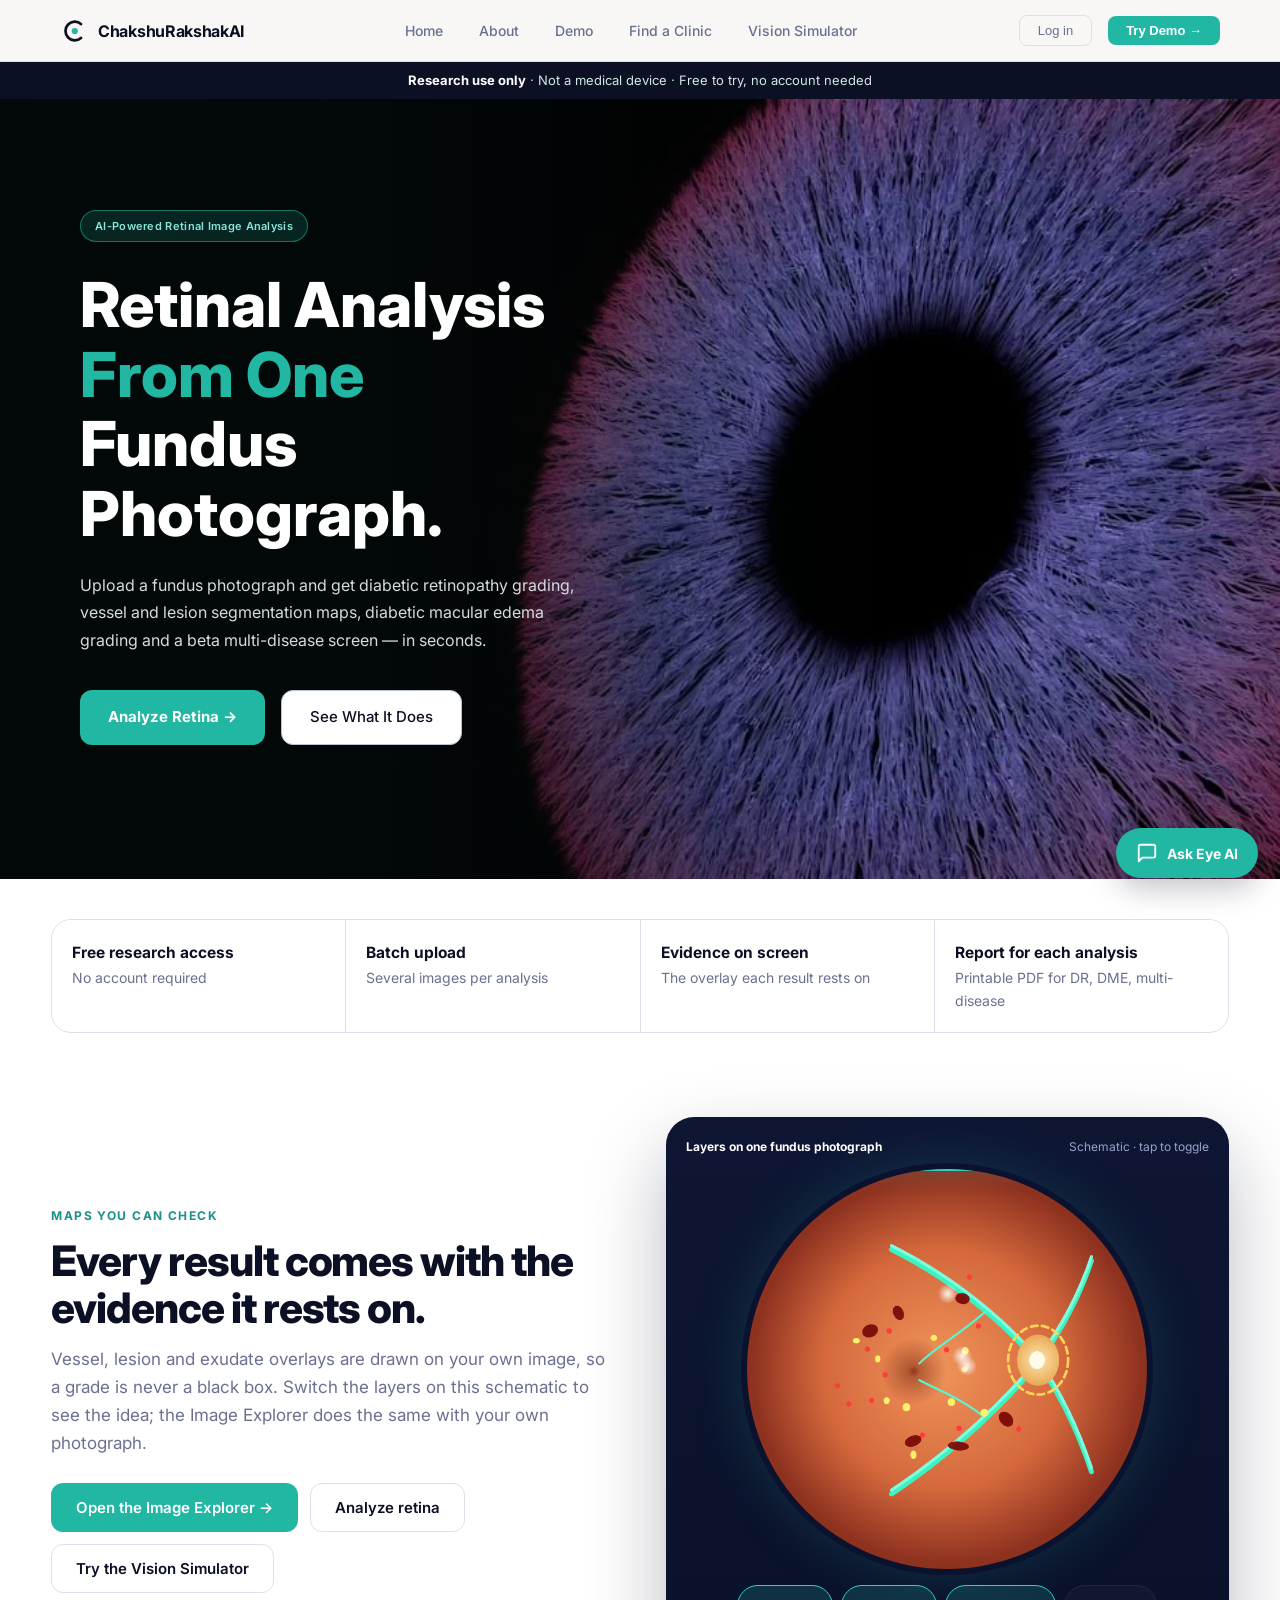
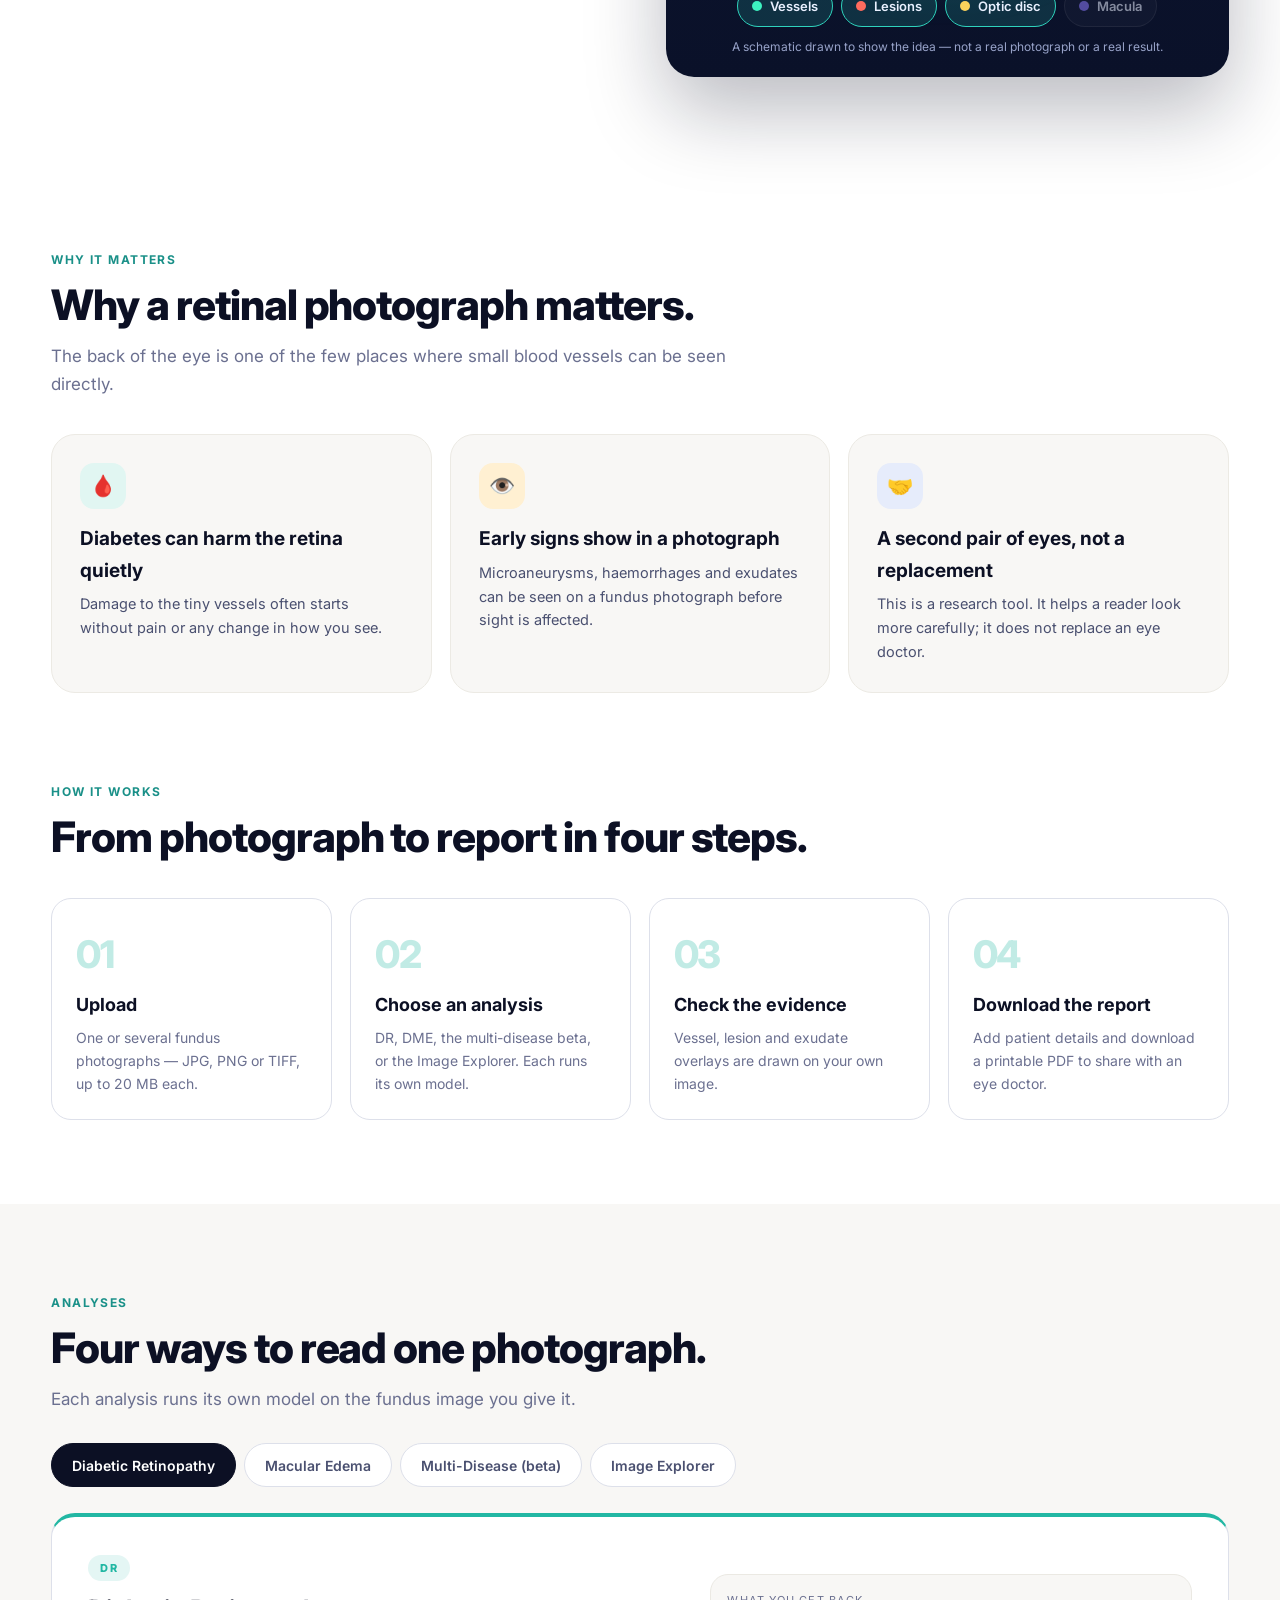
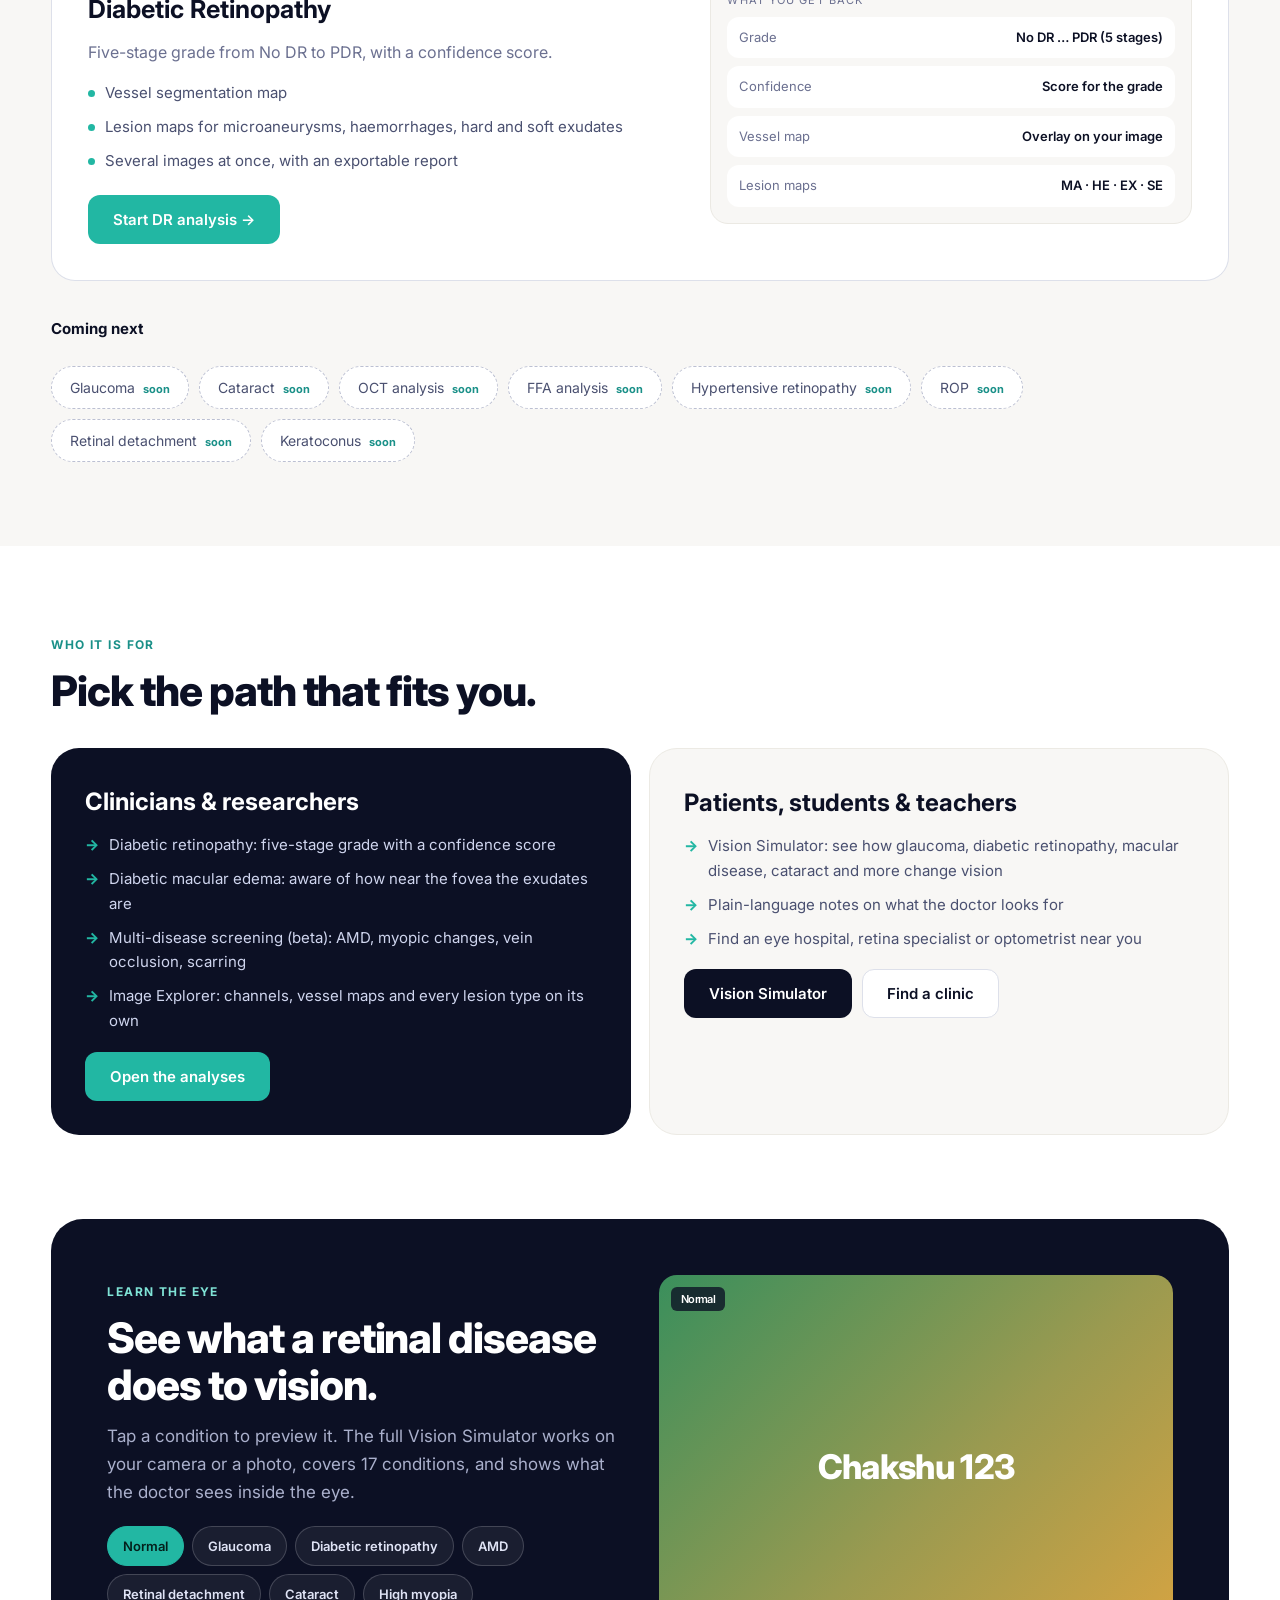
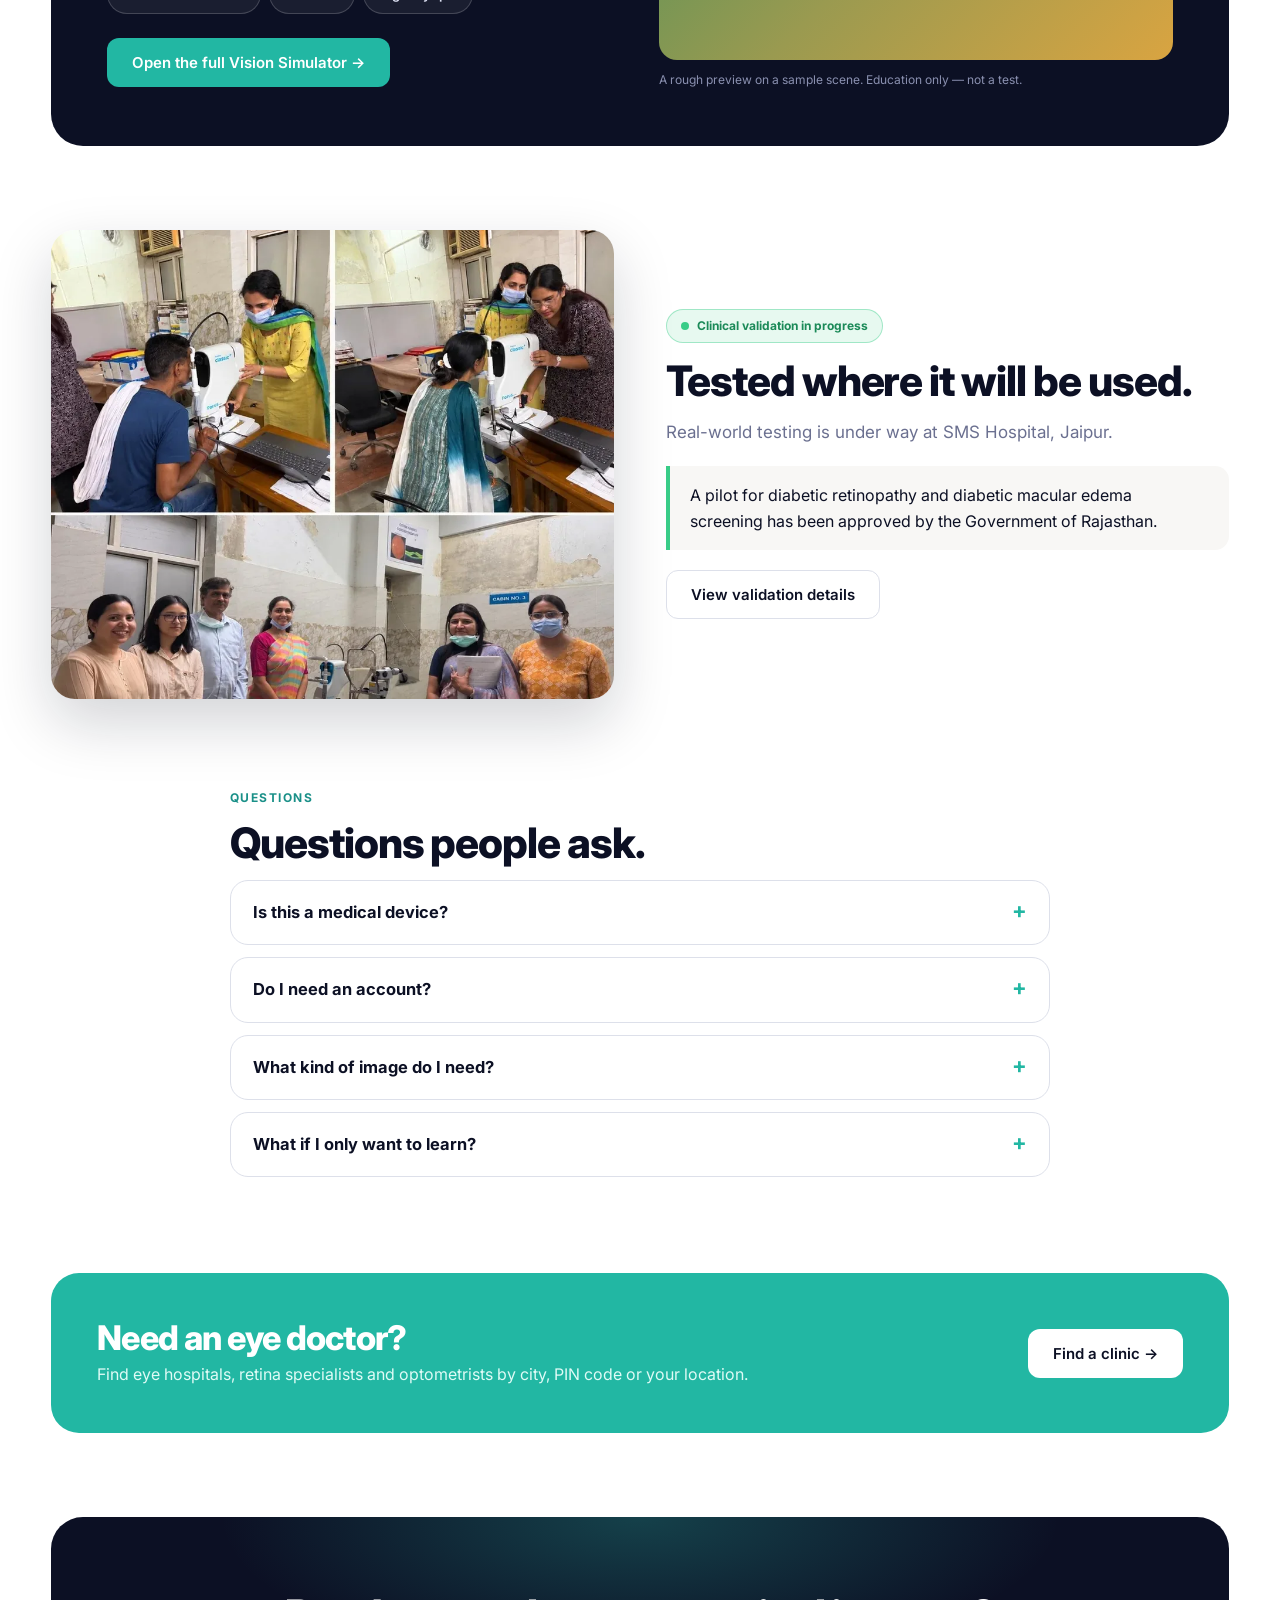
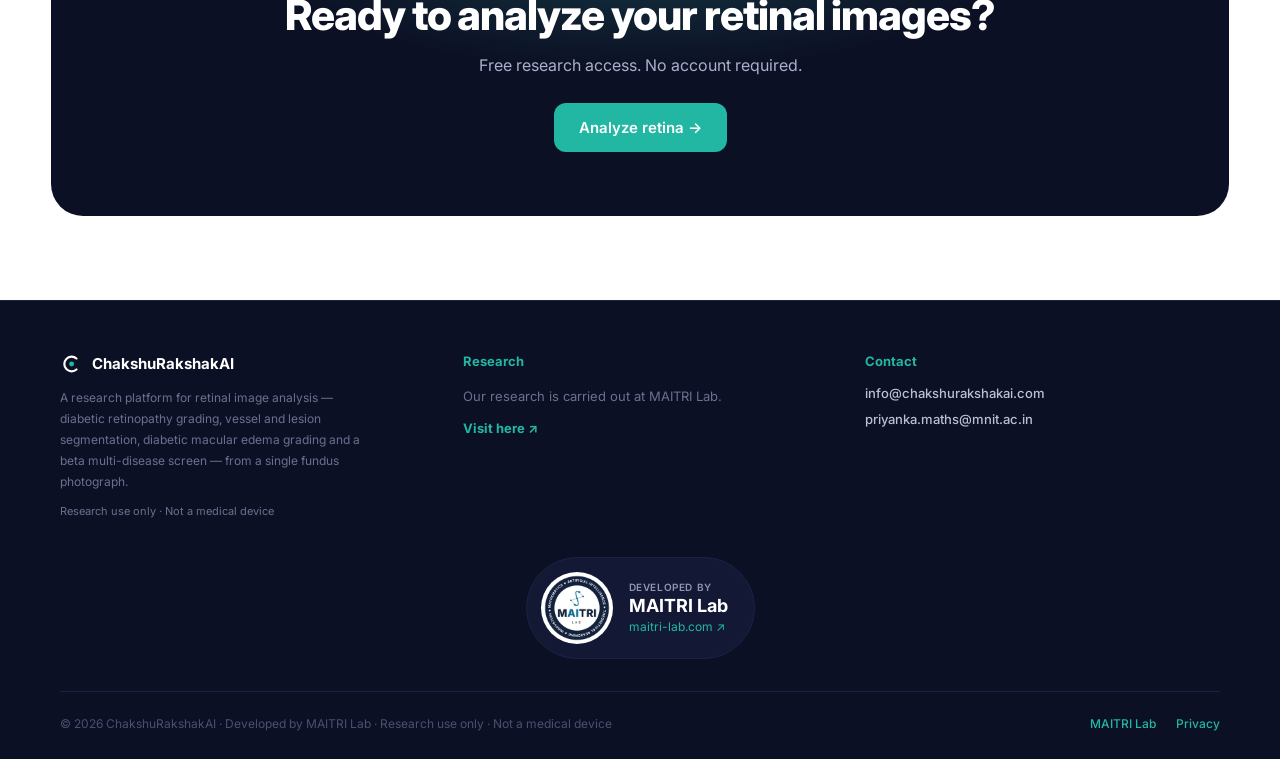
==== commit b73b233f: "New home page: original hero, layers, tabbed analyses, simulator preview, validation, FAQ The home p" ====
--- a/index.html
+++ b/index.html
@@ -1323,6 +1323,12 @@
   #page-reports > div[style*="max-width:960px"]{max-width:90vw !important;}
   .upload-hero p{max-width:min(720px,90vw);}
 }
+/* Home page (version 5): everything is scoped under .v5 */
+.v5{--navy:#0C1024;--navy2:#111936;--teal:#22B7A3;--teal-d:#1a9088;--teal-l:#2FD3BD;--coral:#F6815E;--amber:#FABD31;--green:#38CC87;--off:#F8F7F5;--white:#fff;--g200:#DDE0EA;--g300:#BCC0D2;--g500:#6B7090;--g600:#4A5070;
+  --dme:#3D7BE0;--beta:#6B5BD2;--expl:#D9822B;--line:rgba(255,255,255,.12)}.v5 *{box-sizing:border-box;margin:0}.v5{font-family:Inter,system-ui,sans-serif;color:var(--navy);background:var(--white);line-height:1.65;-webkit-font-smoothing:antialiased;padding-bottom:84px}@media(min-width:820px){.v5{padding-bottom:0}}.v5 a{color:inherit;text-decoration:none}.v5 .wrap{width:min(1240px,92vw);margin:0 auto}.v5 .btn{display:inline-flex;align-items:center;justify-content:center;gap:8px;font:600 15px Inter;padding:14px 24px;border-radius:12px;border:1px solid transparent;cursor:pointer;min-height:48px;transition:.2s}.v5 .btn-p{background:var(--teal);color:#fff}.v5 .btn-p:hover{background:var(--teal-d)}.v5 .btn-d{background:var(--navy);color:#fff}.v5 .btn-d:hover{background:#1b2350}.v5 .btn-g{background:#fff;border-color:var(--g200);color:var(--navy)}.v5 .btn-g:hover{border-color:var(--teal)}.v5 .eyebrow{font-size:12px;font-weight:700;letter-spacing:.12em;text-transform:uppercase;color:var(--teal-d)}.v5 h2{font-size:clamp(28px,3.4vw,42px);line-height:1.12;font-weight:800;letter-spacing:-.025em;margin:10px 0 14px}.v5 .lead{color:var(--g500);font-size:17px;max-width:62ch}.v5 section{padding:84px 0}.v5 .ann{background:var(--navy);color:#cfe9e4;font-size:13px;text-align:center;padding:8px 12px}.v5 .ann b{color:#fff}.v5 nav{position:sticky;top:0;z-index:60;background:rgba(255,255,255,.92);backdrop-filter:blur(12px);border-bottom:1px solid #eef0f5}.v5 .nav-in{display:flex;align-items:center;justify-content:space-between;height:70px}.v5 .logo{display:flex;align-items:center;gap:10px;font-weight:800;font-size:18px}.v5 .links{display:flex;gap:28px;font-size:14px;font-weight:500;color:var(--g500)}.v5 .links a:hover{color:var(--teal-d)}@media(max-width:900px){.v5 .links{display:none}}@media(max-width:560px){.v5 .nav-cta .btn-g{display:none}.v5 .nav-cta .btn{white-space:nowrap}}.v5 .nav-cta{display:flex;gap:10px}.v5 .hero{padding:64px 0 36px;background:radial-gradient(1100px 520px at 88% -8%,rgba(34,183,163,.16),transparent 62%),linear-gradient(#fff,var(--off))}.v5 .hg{display:grid;grid-template-columns:1fr 1fr;gap:52px;align-items:center}@media(max-width:960px){.v5 .hg{grid-template-columns:1fr;gap:34px}}.v5 .pill{display:inline-flex;gap:8px;align-items:center;background:rgba(34,183,163,.1);border:1px solid rgba(34,183,163,.35);color:var(--teal-d);font-size:12px;font-weight:600;padding:6px 14px;border-radius:999px}.v5 .hero h1{font-size:clamp(38px,5.4vw,66px);line-height:1.04;font-weight:800;letter-spacing:-.035em;margin:18px 0 12px}.v5 .hero h1 span{color:var(--teal)}.v5 .hero .hi{font-size:clamp(18px,2vw,23px);font-weight:700;color:var(--teal-d);margin-bottom:14px}.v5 .ctas{display:flex;gap:12px;flex-wrap:wrap;margin:28px 0 24px}.v5 .facts{display:grid;grid-template-columns:repeat(2,minmax(0,1fr));gap:10px 22px;max-width:520px}.v5 .fact{display:flex;gap:10px;font-size:14px;color:var(--g600)}.v5 .fact i{flex:none;width:22px;height:22px;border-radius:50%;background:rgba(34,183,163,.14);display:grid;place-items:center;color:var(--teal-d);font-style:normal;font-weight:800;font-size:12px}.v5 .stagew{position:relative}.v5 .stage{background:linear-gradient(180deg,#0e1633,#0a1129);border-radius:28px;padding:20px;box-shadow:0 34px 80px rgba(12,16,36,.28);color:#EAF0FF}.v5 .st-top{display:flex;justify-content:space-between;font-size:12px;color:#97A2C8;margin-bottom:12px}.v5 .st-top b{color:#fff}.v5 .cvw{position:relative;border-radius:50%;overflow:hidden;background:#05070f;width:min(100%,400px);aspect-ratio:1;margin:0 auto;box-shadow:0 0 0 6px #0b1230,0 0 60px rgba(47,211,189,.2)}.v5 .cvw canvas{position:absolute;inset:0;width:100%;height:100%}.v5 .scan{position:absolute;left:0;right:0;height:2px;background:linear-gradient(90deg,transparent,var(--teal-l),transparent);box-shadow:0 0 18px var(--teal-l);animation:v5scan 4.5s ease-in-out infinite;z-index:3}@keyframes v5scan{0%{top:6%}50%{top:94%}100%{top:6%}}@media(prefers-reduced-motion:reduce){.v5 .scan{display:none}}.v5 .layers{display:flex;flex-wrap:wrap;gap:8px;justify-content:center;margin-top:16px}.v5 .lay{display:flex;align-items:center;gap:8px;border:1px solid var(--line);background:rgba(255,255,255,.05);color:#EAF0FF;padding:9px 14px;border-radius:999px;font:600 13px Inter;cursor:pointer;min-height:42px}.v5 .lay i{width:10px;height:10px;border-radius:50%}.v5 .lay[aria-pressed="true"]{background:rgba(47,211,189,.16);border-color:var(--teal-l)}.v5 .lay[aria-pressed="false"]{opacity:.55}.v5 .cap{font-size:12px;color:#97A2C8;text-align:center;margin-top:10px}.v5 .float{position:absolute;background:#fff;border:1px solid #eef0f5;border-radius:16px;padding:10px 14px;box-shadow:0 14px 40px rgba(12,16,36,.16);font-size:13px;display:flex;gap:10px;align-items:center;color:var(--navy);z-index:4}.v5 .float b{display:block;font-size:13.5px;line-height:1.2}.v5 .float small{color:var(--g500);font-size:11.5px}.v5 .float .dot{width:34px;height:34px;border-radius:10px;display:grid;place-items:center;color:#fff;font-weight:800;font-size:11px}.v5 .f1{left:-26px;top:8%}.v5 .f2{right:-22px;top:40%}@media(max-width:1100px){.v5 .f1{left:6px}.v5 .f2{right:6px}}@media(max-width:560px){.v5 .float{display:none}}.v5 .ohero{position:relative;min-height:min(100vh,780px);display:flex;align-items:center;overflow:hidden;background:#061410}.v5 .ohero-bg{position:absolute;inset:0;z-index:0}.v5 .ohero-bg img{width:100%;height:100%;object-fit:cover;object-position:45% center;display:block;transform:scaleX(-1)}.v5 .ohero-ov{position:absolute;inset:0;background:linear-gradient(to right, rgba(220,238,230,0.68) 0%, rgba(210,232,222,0.60) 12%, rgba(190,222,208,0.50) 24%, rgba(160,206,188,0.38) 36%, rgba(120,182,160,0.24) 48%, rgba(60,130,105,0.14) 58%, rgba(0,0,0,0.35) 66%, rgba(0,0,0,0.60) 75%, rgba(0,0,0,0.82) 86%, rgba(0,0,0,0.95) 100%)}.v5 .ohero-content{position:relative;z-index:1;padding:0 60px;max-width:660px;margin-left:max(0px,calc((100vw - 1240px)/2))}.v5 .ohero-badge{display:inline-flex;align-items:center;gap:6px;background:rgba(34,183,163,0.1);border:1px solid rgba(34,183,163,0.35);color:var(--teal-d);font-size:11px;font-weight:600;padding:6px 14px;border-radius:20px;margin-bottom:28px;letter-spacing:.3px}.v5 .ohero-h1{font-size:62px;font-weight:800;line-height:1.12;color:var(--navy);margin-bottom:24px;letter-spacing:0}.v5 .ohero-h1 span{color:var(--teal)}.v5 .ohero-sub{font-size:16px;line-height:1.7;color:#0C1024;max-width:520px;margin-bottom:36px}.v5 .ohero-ctas{display:flex;gap:16px;margin-bottom:24px}.v5 .obtn-primary{background:var(--teal);color:#fff;font-size:15px;font-weight:700;padding:14px 28px;border-radius:12px;border:none;cursor:pointer;transition:all .2s;display:inline-flex;align-items:center}.v5 .obtn-primary:hover{background:var(--teal-d);transform:translateY(-1px)}.v5 .obtn-ghost{background:#fff;color:var(--navy);font-size:15px;font-weight:500;padding:14px 28px;border-radius:12px;border:1px solid var(--g300);cursor:pointer;transition:all .2s;display:inline-flex;align-items:center}.v5 .obtn-ghost:hover{background:#F0F1F5}@media(min-width:641px){.v5 .ohero-ov{background:linear-gradient(to right, rgba(4,12,12,.78) 0%, rgba(4,12,12,.62) 30%, rgba(4,12,12,.25) 52%, rgba(4,12,12,0) 68%)}.v5 .ohero-h1{color:#fff}.v5 .ohero-sub{color:#D3DCE0}.v5 .ohero-badge{background:rgba(34,183,163,.16);border-color:rgba(34,183,163,.55);color:#86E6D8}}@media(min-width:641px) and (max-width:900px){.v5 .ohero-ov{background:linear-gradient(to right, rgba(4,12,12,.82) 0%, rgba(4,12,12,.7) 45%, rgba(4,12,12,.3) 70%, rgba(4,12,12,.05) 90%)}}@media(max-width:900px){.v5 .ohero-content{padding:0 24px;max-width:100%;margin-left:0}.v5 .ohero-h1{font-size:46px}}@media(max-width:640px){.v5 .ohero{min-height:auto;padding:64px 0}.v5 .ohero-content{padding:0 16px}.v5 .ohero-h1{font-size:32px;line-height:1.18}.v5 .ohero-sub{font-size:14px}.v5 .ohero-ctas{flex-direction:column;gap:10px}.v5 .ohero-ctas .obtn-primary,.v5 .ohero-ctas .obtn-ghost{width:100%;justify-content:center;text-align:center}}.v5 .strip{display:grid;grid-template-columns:repeat(4,minmax(0,1fr));gap:1px;background:var(--g200);border:1px solid var(--g200);border-radius:20px;overflow:hidden;margin-top:40px;background-clip:padding-box}@media(max-width:800px){.v5 .strip{grid-template-columns:repeat(2,minmax(0,1fr))}}.v5 .strip div{background:#fff;padding:20px;font-size:14px;color:var(--g500)}.v5 .strip b{display:block;color:var(--navy);font-size:15.5px}.v5 .why{display:grid;grid-template-columns:repeat(3,minmax(0,1fr));gap:18px;margin-top:36px}@media(max-width:860px){.v5 .why{grid-template-columns:1fr}}.v5 .wcard{background:var(--off);border:1px solid #eceae4;border-radius:24px;padding:28px}.v5 .wcard .n{width:46px;height:46px;border-radius:14px;display:grid;place-items:center;font-size:21px;margin-bottom:14px}.v5 .wcard h3{font-size:19px;margin-bottom:6px}.v5 .wcard p{font-size:14.5px;color:var(--g600)}.v5 .steps{display:grid;grid-template-columns:repeat(4,minmax(0,1fr));gap:18px;margin-top:38px;counter-reset:s}@media(max-width:940px){.v5 .steps{grid-template-columns:repeat(2,minmax(0,1fr))}}@media(max-width:520px){.v5 .steps{grid-template-columns:1fr}}.v5 .hstep{background:#fff;border:1px solid var(--g200);border-radius:20px;padding:24px}.v5 .hstep::before{counter-increment:s;content:counter(s,decimal-leading-zero);font-weight:800;font-size:38px;color:rgba(34,183,163,.28);letter-spacing:-.04em}.v5 .hstep h3{font-size:18px;margin:4px 0 6px}.v5 .hstep p{font-size:14px;color:var(--g500)}.v5 .mods{background:var(--off)}.v5 .tabs{display:flex;gap:8px;margin:30px 0 20px;overflow-x:auto;padding-bottom:6px;scrollbar-width:none}.v5 .tabs::-webkit-scrollbar{display:none}.v5 .tab{flex:none;border:1px solid var(--g200);background:#fff;color:var(--g600);padding:11px 20px;border-radius:999px;font:600 14px Inter;cursor:pointer;min-height:44px}.v5 .tab[aria-selected="true"]{background:var(--navy);color:#fff;border-color:var(--navy)}.v5 .panel{display:none;grid-template-columns:1.1fr .9fr;gap:34px;background:#fff;border:1px solid var(--g200);border-top:4px solid var(--c,var(--teal));border-radius:24px;padding:36px;align-items:center}.v5 .panel.on{display:grid}@media(max-width:900px){.v5 .panel{padding:22px}.v5 .panel.on{grid-template-columns:1fr}}.v5 .pb{display:inline-block;font-size:11px;font-weight:800;letter-spacing:.12em;color:var(--c,var(--teal));background:color-mix(in srgb,var(--c,var(--teal)) 12%,#fff);padding:4px 12px;border-radius:999px}.v5 .panel h3{font-size:25px;margin:8px 0 8px}.v5 .panel ul{list-style:none;display:grid;gap:9px;margin:16px 0 22px;font-size:15px;color:var(--g600)}.v5 .panel li{display:flex;gap:10px}.v5 .panel li::before{content:"";flex:none;width:7px;height:7px;border-radius:50%;background:var(--c,var(--teal));margin-top:9px}.v5 .mock{background:var(--off);border:1px solid #ebe9e3;border-radius:18px;padding:16px;display:grid;gap:8px;font-size:13px}.v5 .mock .hd{font-size:11px;letter-spacing:.1em;text-transform:uppercase;color:var(--g500)}.v5 .mock .row{display:flex;justify-content:space-between;gap:12px;padding:10px 12px;border-radius:12px;background:#fff;color:var(--g500)}.v5 .mock .row b{color:var(--navy);font-weight:600;text-align:right}.v5 .who{display:grid;grid-template-columns:1fr 1fr;gap:18px;margin-top:34px}@media(max-width:860px){.v5 .who{grid-template-columns:1fr}}.v5 .wcol{border-radius:28px;padding:34px;display:flex;flex-direction:column;gap:12px}.v5 .wcol.a{background:var(--navy);color:#fff}.v5 .wcol.b{background:var(--off);border:1px solid #eceae4}.v5 .wcol h3{font-size:24px}.v5 .wcol ul{list-style:none;display:grid;gap:9px;font-size:15px}.v5 .wcol.a ul{color:#cfd5ee}.v5 .wcol.b ul{color:var(--g600)}.v5 .wcol li{display:flex;gap:10px}.v5 .wcol li::before{content:"→";color:var(--teal);font-weight:800}.v5 .wcol .btns{display:flex;gap:10px;flex-wrap:wrap;margin-top:6px}.v5 .sim{background:var(--navy);color:#fff;border-radius:32px;padding:clamp(28px,5vw,56px);display:grid;grid-template-columns:1fr 1fr;gap:38px;align-items:center}@media(max-width:900px){.v5 .sim{grid-template-columns:1fr}}.v5 .sim h2{color:#fff}.v5 .sim .lead{color:#aab0cc}.v5 .sim .eyebrow{color:#7fe3d6}.v5 .schips{display:flex;flex-wrap:wrap;gap:8px;margin:20px 0 24px}.v5 .sc{border:1px solid rgba(255,255,255,.18);background:rgba(255,255,255,.06);color:#dfe3f5;border-radius:999px;padding:8px 15px;font:600 13px Inter;cursor:pointer;min-height:40px}.v5 .sc[aria-pressed="true"]{background:var(--teal);border-color:var(--teal);color:#04201c}.v5 .pv{position:relative;aspect-ratio:4/3;border-radius:18px;overflow:hidden;background:linear-gradient(135deg,#3a8f5c 0%,#9a9a50 55%,#d9a441 100%);display:grid;place-items:center;font-weight:800;font-size:clamp(20px,3.4vw,34px);color:#fff;letter-spacing:-.02em}.v5 .pv .ov{position:absolute;inset:0;pointer-events:none;transition:.35s}.v5 .pv .tx{position:relative;z-index:1;transition:.35s}.v5 .pv .tg{position:absolute;left:12px;top:12px;z-index:3;background:rgba(12,16,36,.78);font-size:11px;padding:3px 10px;border-radius:6px;font-weight:600}.v5 .pvn{font-size:12px;color:#8a90b0;margin-top:10px}.v5 .road{display:flex;flex-wrap:wrap;gap:10px;margin-top:24px}.v5 .rd{border:1px dashed var(--g300);border-radius:999px;padding:9px 18px;font-size:14px;color:var(--g600);background:#fff}.v5 .rd em{font-style:normal;font-size:11px;color:var(--teal-d);font-weight:700;margin-left:8px}.v5 .proof{display:grid;grid-template-columns:1fr 1fr;gap:52px;align-items:center}@media(max-width:900px){.v5 .proof{grid-template-columns:1fr;gap:28px}}.v5 .proof img{width:100%;border-radius:24px;box-shadow:0 24px 60px rgba(12,16,36,.18);display:block}.v5 .live{display:inline-flex;gap:8px;align-items:center;background:rgba(56,204,135,.12);color:#1b8a58;border:1px solid rgba(56,204,135,.4);padding:6px 14px;border-radius:999px;font-size:12px;font-weight:700}.v5 .live::before{content:"";width:8px;height:8px;border-radius:50%;background:#38CC87;animation:v5pulse 2s infinite}@keyframes v5pulse{0%{box-shadow:0 0 0 0 rgba(56,204,135,.6)}70%{box-shadow:0 0 0 10px rgba(56,204,135,0)}100%{box-shadow:0 0 0 0 rgba(56,204,135,0)}}.v5 .quote{margin:20px 0;padding:16px 20px;border-left:4px solid var(--green);background:var(--off);border-radius:0 14px 14px 0}.v5 details{background:#fff;border:1px solid var(--g200);border-radius:18px;padding:18px 22px;margin-bottom:12px}.v5 summary{font-weight:700;cursor:pointer;font-size:16.5px;list-style:none;display:flex;justify-content:space-between;gap:16px}.v5 summary::after{content:"+";color:var(--teal);font-size:22px;line-height:1}.v5 details[open] summary::after{content:"–"}.v5 details p{margin-top:10px;color:var(--g600);font-size:15px}.v5 .clinic{display:flex;gap:22px;align-items:center;justify-content:space-between;flex-wrap:wrap;background:var(--teal);color:#fff;border-radius:28px;padding:clamp(26px,4vw,46px)}.v5 .clinic h2{color:#fff;margin:0 0 4px;font-size:clamp(24px,3vw,34px)}.v5 .clinic p{color:#dffbf6}.v5 .clinic .btn{background:#fff;color:var(--navy)}.v5 .cta{text-align:center;background:var(--navy);color:#fff;border-radius:32px;padding:64px 24px;background-image:radial-gradient(600px 220px at 50% 0,rgba(47,211,189,.25),transparent 70%)}.v5 .cta h2{color:#fff}.v5 .cta p{color:#aab0cc;margin-bottom:24px}.v5 footer{padding:44px 0 20px;border-top:1px solid #eef0f5;margin-top:84px;font-size:13px;color:var(--g500)}.v5 .foot{display:flex;justify-content:space-between;gap:20px;flex-wrap:wrap}.v5 .bar{position:fixed;left:0;right:0;bottom:0;z-index:70;background:rgba(255,255,255,.96);backdrop-filter:blur(10px);border-top:1px solid var(--g200);padding:10px 14px calc(10px + env(safe-area-inset-bottom));display:flex;gap:10px}.v5 .bar .btn{flex:1;padding:12px 10px;min-height:50px}@media(min-width:820px){.v5 .bar{display:none}}
+@media(max-width:819px){.v5 .bar{padding-right:84px}.v5{padding-bottom:84px}}
+@media(min-width:820px){.v5{padding-bottom:0}}
+.v5 section{scroll-margin-top:84px}
 </style>
 </head>
 <body>
@@ -1372,91 +1378,132 @@
   </nav>
 
   <!-- HERO — eye image as full bg -->
-  <section class="hero" id="home">
-    <div class="hero-bg">
-      <img src="/assets/eye-hero.webp" alt="Close-up retinal iris" width="1080" height="570" fetchpriority="high" decoding="async">
-      <div class="hero-bg-overlay"></div>
-    </div>
-    <div class="hero-content">
-      <div class="hero-badge">AI-Powered Retinal Image Analysis</div>
-      <h1 class="hero-h1">Retinal Analysis<br><span>From One</span><br>Fundus Photograph.</h1>
-      <p class="hero-sub">Upload a fundus photograph and get diabetic retinopathy grading, vessel and lesion segmentation maps, diabetic macular edema grading and a beta multi-disease screen &mdash; in seconds.</p>
-      <div class="hero-ctas">
-        <button class="btn-primary" onclick="showAuthGate()">Analyze Retina →</button>
-        <button class="btn-ghost" onclick="document.getElementById('features').scrollIntoView({behavior:'smooth'})">See What It Does</button>
-      </div>
-    </div>
-  </section>
-
-  <!-- FEATURES: the three analyses, each its own page and model -->
-  <div id="features" class="section" style="background:var(--offwhite);">
-    <div class="section-title">Four ways to read one photograph.</div>
-    <div class="section-sub">Pick the analysis you need &mdash; each one runs its own model on the fundus image you give it.</div>
-    <div class="hm-grid">
-      <button type="button" class="ch-card ch-dr hm-card" onclick="showPage('upload')">
-        <span class="ch-badge">DR</span>
-        <span class="ch-title">Diabetic Retinopathy</span>
-        <span class="ch-desc">Five-stage grade from No DR to PDR with a confidence score, a vessel segmentation map, and lesion maps for microaneurysms, haemorrhages and hard &amp; soft exudates. Several images at once.</span>
-        <span class="ch-go">Start DR analysis &rarr;</span>
-      </button>
-      <button type="button" class="ch-card ch-dme hm-card" onclick="showPage('dme')">
-        <span class="ch-badge">DME</span>
-        <span class="ch-title">Diabetic Macular Edema</span>
-        <span class="ch-desc">Grades each image as no DME, or hard exudates away from or near the fovea, with the probability of each grade, per-lesion scores and an overlay of the exudates it marked. Several images at once.</span>
-        <span class="ch-go">Start DME analysis &rarr;</span>
-      </button>
-      <button type="button" class="ch-card ch-beta hm-card" onclick="showPage('beta')">
-        <span class="ch-badge">BETA</span>
-        <span class="ch-title">Multi-Disease Screening</span>
-        <span class="ch-desc">A research preview that looks past diabetic retinopathy &mdash; AMD, myopic changes, retinal vein occlusion and chorioretinal scarring &mdash; with referable-DR and DME probabilities. Several images at once.</span>
-        <span class="ch-go">Try the beta &rarr;</span>
-      </button>
-      <button type="button" class="ch-card ch-explore hm-card" onclick="showPage('explore')">
-        <span class="ch-badge">EXPLORE</span>
-        <span class="ch-title">Image Explorer</span>
-        <span class="ch-desc">Takes one fundus photograph apart &mdash; red, green and blue channels, contrast-enhanced green, the vessel maps, each lesion type on its own, and a close-up of the optic disc. Every panel downloads as an image.</span>
-        <span class="ch-go">Open the explorer &rarr;</span>
-      </button>
-    </div>
-    <div class="hm-perks">
-      <div class="hm-perk"><b>Maps you can check</b><span>Every result comes with the overlay it rests on &mdash; vessels, lesions or exudates &mdash; on your own image.</span></div>
-      <div class="hm-perk"><b>A report for each analysis</b><span>Add patient details and download a printable PDF report for DR, DME or the multi-disease screen.</span></div>
-      <div class="hm-perk"><b>No account needed</b><span>Run any analysis as a guest. Sign in only if you want your reports saved.</span></div>
-    </div>
-    <div class="hm-soon">
-      <span class="hm-soon-label">Coming soon</span>
-      <span class="cs-tag">Glaucoma</span><span class="cs-tag">Cataract</span><span class="cs-tag">OCT Analysis</span><span class="cs-tag">FFA Analysis</span><span class="cs-tag">Hypertensive Retinopathy</span><span class="cs-tag">ROP</span><span class="cs-tag">Retinal Detachment</span><span class="cs-tag">Keratoconus</span>
+  <div class="v5">
+<div class="ann"><b>Research use only</b> · Not a medical device · Free to try, no account needed</div>
+<header class="ohero" id="top">
+  <div class="ohero-bg">
+    <img src="/assets/eye-hero.webp" alt="Close-up retinal iris" width="1080" height="570" fetchpriority="high" decoding="async">
+    <div class="ohero-ov"></div>
+  </div>
+  <div class="ohero-content">
+    <div class="ohero-badge">AI-Powered Retinal Image Analysis</div>
+    <h1 class="ohero-h1">Retinal Analysis<br><span>From One</span><br>Fundus Photograph.</h1>
+    <p class="ohero-sub">Upload a fundus photograph and get diabetic retinopathy grading, vessel and lesion segmentation maps, diabetic macular edema grading and a beta multi-disease screen &mdash; in seconds.</p>
+    <div class="ohero-ctas">
+      <a class="obtn-primary" href="/demo" data-gate="1">Analyze Retina →</a>
+      <a class="obtn-ghost" href="#features">See What It Does</a>
     </div>
   </div>
-  <!-- Clinical validation: a short link; the details have their own page -->
-  <div class="val-strip-wrap">
-    <a class="val-strip" onclick="showPage('validation')">
-      <span class="val-live"><i></i>Clinical validation in progress</span>
-      <span class="val-strip-text"><b>Real-world testing at SMS Hospital, Jaipur</b><span>Pilot approved by the Government of Rajasthan for DR and DME screening.</span></span>
-      <span class="val-strip-go">View details &rarr;</span>
-    </a>
+</header>
+
+<div class="wrap"><div class="strip">
+  <div><b>Free research access</b>No account required</div>
+  <div><b>Batch upload</b>Several images per analysis</div>
+  <div><b>Evidence on screen</b>The overlay each result rests on</div>
+  <div><b>Report for each analysis</b>Printable PDF for DR, DME, multi-disease</div>
+</div></div>
+
+<section id="evidence-layers"><div class="wrap hg">
+  <div>
+    <span class="eyebrow">Maps you can check</span>
+    <h2>Every result comes with the evidence it rests on.</h2>
+    <p class="lead">Vessel, lesion and exudate overlays are drawn on your own image, so a grade is never a black box. Switch the layers on this schematic to see the idea; the Image Explorer does the same with your own photograph.</p>
+    <div class="ctas" style="display:flex;gap:12px;flex-wrap:wrap;margin:26px 0 0"><a class="btn btn-p" href="/image-explorer">Open the Image Explorer →</a><a class="btn btn-g" href="/demo">Analyze retina</a><a class="btn btn-g" href="/vision-simulator">Try the Vision Simulator</a></div>
   </div>
-  <!-- Find a clinic: a short strip; the finder has its own page -->
-  <div class="cf-wrap">
-    <a class="cf-strip" onclick="showPage('clinics')">
-      <span class="cf-pin">
-        <svg width="20" height="20" viewBox="0 0 24 24" fill="none" stroke="currentColor" stroke-width="2.2" stroke-linecap="round" stroke-linejoin="round"><path d="M20 10c0 6-8 12-8 12s-8-6-8-12a8 8 0 0 1 16 0z"/><circle cx="12" cy="10" r="3"/></svg>
-      </span>
-      <span class="cf-strip-text"><b>Find an eye clinic near you</b><span>Eye hospitals, ophthalmologists, retina specialists and optometrists &mdash; by your city, PIN code or current location.</span></span>
-      <span class="cf-strip-go">Find a clinic &rarr;</span>
-    </a>
-  </div>
-  <!-- CTA BANNER -->
-  <div class="cta-banner">
-    <h2>Ready to analyze your<br><span>retinal images?</span></h2>
-    <p>Upload a fundus photograph and get a full retinal analysis in seconds. Free research access, no account required.</p>
-    <div class="cta-row">
-      <button class="btn-primary" onclick="showAuthGate()">Analyze Retina →</button>
-      <button class="btn-ghost" onclick="document.getElementById('features').scrollIntoView({behavior:'smooth'})">Learn More</button>
+  <div class="stagew">
+    <div class="stage">
+      <div class="st-top"><b>Layers on one fundus photograph</b><span>Schematic · tap to toggle</span></div>
+      <div class="cvw"><canvas id="eye" width="720" height="720"></canvas><div class="scan"></div></div>
+      <div class="layers" id="layers">
+        <button class="lay" data-l="vessels" aria-pressed="true"><i style="background:#3df2c0"></i>Vessels</button>
+        <button class="lay" data-l="lesions" aria-pressed="true"><i style="background:#ff6b5e"></i>Lesions</button>
+        <button class="lay" data-l="disc" aria-pressed="true"><i style="background:#ffd35a"></i>Optic disc</button>
+        <button class="lay" data-l="macula" aria-pressed="false"><i style="background:#8e7dff"></i>Macula</button>
+      </div>
+      <p class="cap">A schematic drawn to show the idea — not a real photograph or a real result.</p>
     </div>
   </div>
-
-  <!-- FOOTER -->
+</div></section>
+
+<section id="why"><div class="wrap">
+  <span class="eyebrow">Why it matters</span><h2>Why a retinal photograph matters.</h2>
+  <p class="lead">The back of the eye is one of the few places where small blood vessels can be seen directly.</p>
+  <div class="why">
+    <div class="wcard"><div class="n" style="background:#e1f6f2">🩸</div><h3>Diabetes can harm the retina quietly</h3><p>Damage to the tiny vessels often starts without pain or any change in how you see.</p></div>
+    <div class="wcard"><div class="n" style="background:#fff0d2">👁️</div><h3>Early signs show in a photograph</h3><p>Microaneurysms, haemorrhages and exudates can be seen on a fundus photograph before sight is affected.</p></div>
+    <div class="wcard"><div class="n" style="background:#e6ecfb">🤝</div><h3>A second pair of eyes, not a replacement</h3><p>This is a research tool. It helps a reader look more carefully; it does not replace an eye doctor.</p></div>
+  </div>
+</div></section>
+
+<section id="how-it-works" style="padding-top:0"><div class="wrap">
+  <span class="eyebrow">How it works</span><h2>From photograph to report in four steps.</h2>
+  <div class="steps">
+    <div class="hstep"><h3>Upload</h3><p>One or several fundus photographs — JPG, PNG or TIFF, up to 20 MB each.</p></div>
+    <div class="hstep"><h3>Choose an analysis</h3><p>DR, DME, the multi-disease beta, or the Image Explorer. Each runs its own model.</p></div>
+    <div class="hstep"><h3>Check the evidence</h3><p>Vessel, lesion and exudate overlays are drawn on your own image.</p></div>
+    <div class="hstep"><h3>Download the report</h3><p>Add patient details and download a printable PDF to share with an eye doctor.</p></div>
+  </div>
+</div></section>
+
+<section class="mods" id="features"><div class="wrap">
+  <span class="eyebrow">Analyses</span><h2>Four ways to read one photograph.</h2>
+  <p class="lead">Each analysis runs its own model on the fundus image you give it.</p>
+  <div class="tabs" role="tablist">
+    <button class="tab" role="tab" aria-selected="true" data-t="dr">Diabetic Retinopathy</button>
+    <button class="tab" role="tab" aria-selected="false" data-t="dme">Macular Edema</button>
+    <button class="tab" role="tab" aria-selected="false" data-t="beta">Multi-Disease (beta)</button>
+    <button class="tab" role="tab" aria-selected="false" data-t="exp">Image Explorer</button>
+  </div>
+  <div class="panel on" id="p-dr" style="--c:var(--teal)"><div><span class="pb">DR</span><h3>Diabetic Retinopathy</h3><p class="lead" style="font-size:16px">Five-stage grade from No DR to PDR, with a confidence score.</p><ul><li>Vessel segmentation map</li><li>Lesion maps for microaneurysms, haemorrhages, hard and soft exudates</li><li>Several images at once, with an exportable report</li></ul><a class="btn btn-p" href="/diabetic-retinopathy">Start DR analysis →</a></div><div class="mock"><span class="hd">What you get back</span><div class="row"><span>Grade</span><b>No DR … PDR (5 stages)</b></div><div class="row"><span>Confidence</span><b>Score for the grade</b></div><div class="row"><span>Vessel map</span><b>Overlay on your image</b></div><div class="row"><span>Lesion maps</span><b>MA · HE · EX · SE</b></div></div></div>
+  <div class="panel" id="p-dme" style="--c:var(--dme)"><div><span class="pb">DME</span><h3>Diabetic Macular Edema</h3><p class="lead" style="font-size:16px">Grades each image by where the hard exudates sit relative to the fovea.</p><ul><li>No DME, exudates away from the fovea, or near the fovea</li><li>Probability of each grade and per-lesion scores</li><li>Overlay of the exudates the model marked</li></ul><a class="btn btn-p" style="background:var(--dme)" href="/diabetic-macular-edema">Start DME analysis →</a></div><div class="mock"><span class="hd">What you get back</span><div class="row"><span>Grade</span><b>No DME · away · near fovea</b></div><div class="row"><span>Probabilities</span><b>One per grade</b></div><div class="row"><span>Lesion scores</span><b>Per lesion type</b></div><div class="row"><span>Overlay</span><b>Hard exudates marked</b></div></div></div>
+  <div class="panel" id="p-beta" style="--c:var(--beta)"><div><span class="pb">BETA</span><h3>Multi-Disease Screening</h3><p class="lead" style="font-size:16px">A research preview that looks past diabetic retinopathy.</p><ul><li>AMD, myopic changes, retinal vein occlusion and chorioretinal scarring</li><li>Referable-DR and DME probabilities</li><li>Several images at once</li></ul><a class="btn btn-p" style="background:var(--beta)" href="/multi-disease-screening">Try the beta →</a></div><div class="mock"><span class="hd">Looks for</span><div class="row"><span>AMD</span><b>probability</b></div><div class="row"><span>Myopic changes</span><b>probability</b></div><div class="row"><span>Retinal vein occlusion</span><b>probability</b></div><div class="row"><span>Chorioretinal scarring</span><b>probability</b></div></div></div>
+  <div class="panel" id="p-exp" style="--c:var(--expl)"><div><span class="pb">EXPLORE</span><h3>Image Explorer</h3><p class="lead" style="font-size:16px">Not a grade — the picture itself, taken apart.</p><ul><li>Red, green and blue channels, and contrast-enhanced green</li><li>The vessel maps and each lesion type on its own</li><li>A close-up of the optic disc; every panel downloads as an image</li></ul><a class="btn btn-p" style="background:var(--expl)" href="/image-explorer">Open the explorer →</a></div><div class="mock"><span class="hd">Panels</span><div class="row"><span>Channels</span><b>R · G · B · enhanced G</b></div><div class="row"><span>Vessels</span><b>Maps</b></div><div class="row"><span>Lesions</span><b>Four types, one by one</b></div><div class="row"><span>Optic disc</span><b>Cropped close-up</b></div></div></div>
+  <p style="margin-top:36px;font-weight:700;font-size:15px">Coming next</p>
+  <div class="road"><span class="rd">Glaucoma<em>soon</em></span><span class="rd">Cataract<em>soon</em></span><span class="rd">OCT analysis<em>soon</em></span><span class="rd">FFA analysis<em>soon</em></span><span class="rd">Hypertensive retinopathy<em>soon</em></span><span class="rd">ROP<em>soon</em></span><span class="rd">Retinal detachment<em>soon</em></span><span class="rd">Keratoconus<em>soon</em></span></div>
+</div></section>
+
+<section id="who"><div class="wrap">
+  <span class="eyebrow">Who it is for</span><h2>Pick the path that fits you.</h2>
+  <div class="who">
+    <div class="wcol a"><h3>Clinicians &amp; researchers</h3><ul><li>Diabetic retinopathy: five-stage grade with a confidence score</li><li>Diabetic macular edema: aware of how near the fovea the exudates are</li><li>Multi-disease screening (beta): AMD, myopic changes, vein occlusion, scarring</li><li>Image Explorer: channels, vessel maps and every lesion type on its own</li></ul><div class="btns"><a class="btn btn-p" href="/demo">Open the analyses</a></div></div>
+    <div class="wcol b"><h3>Patients, students &amp; teachers</h3><ul><li>Vision Simulator: see how glaucoma, diabetic retinopathy, macular disease, cataract and more change vision</li><li>Plain-language notes on what the doctor looks for</li><li>Find an eye hospital, retina specialist or optometrist near you</li></ul><div class="btns"><a class="btn btn-d" href="/vision-simulator">Vision Simulator</a><a class="btn btn-g" href="/find-a-clinic">Find a clinic</a></div></div>
+  </div>
+</div></section>
+
+<section id="simulator" style="padding-top:0"><div class="wrap"><div class="sim">
+  <div>
+    <span class="eyebrow">Learn the eye</span>
+    <h2>See what a retinal disease does to vision.</h2>
+    <p class="lead">Tap a condition to preview it. The full Vision Simulator works on your camera or a photo, covers 17 conditions, and shows what the doctor sees inside the eye.</p>
+    <div class="schips" id="schips">
+      <button class="sc" aria-pressed="true" data-c="normal">Normal</button><button class="sc" aria-pressed="false" data-c="glaucoma">Glaucoma</button><button class="sc" aria-pressed="false" data-c="dr">Diabetic retinopathy</button><button class="sc" aria-pressed="false" data-c="amd">AMD</button><button class="sc" aria-pressed="false" data-c="rd">Retinal detachment</button><button class="sc" aria-pressed="false" data-c="cataract">Cataract</button><button class="sc" aria-pressed="false" data-c="myopia">High myopia</button>
+    </div>
+    <a class="btn btn-p" href="/vision-simulator">Open the full Vision Simulator →</a>
+  </div>
+  <div><div class="pv" id="pv"><span class="tg" id="pvt">Normal</span><div class="ov" id="ov"></div><span class="tx">Chakshu 123</span></div><p class="pvn">A rough preview on a sample scene. Education only — not a test.</p></div>
+</div></div></section>
+
+<section id="evidence" style="padding-top:0"><div class="wrap proof">
+  <img src="/assets/validation.webp" alt="Screening at SMS Hospital, Jaipur" loading="lazy">
+  <div><span class="live">Clinical validation in progress</span><h2 style="margin-top:14px">Tested where it will be used.</h2><p class="lead">Real-world testing is under way at SMS Hospital, Jaipur.</p><p class="quote">A pilot for diabetic retinopathy and diabetic macular edema screening has been approved by the Government of Rajasthan.</p><a class="btn btn-g" href="/validation">View validation details</a></div>
+</div></section>
+
+<section id="faq" style="padding-top:0"><div class="wrap" style="max-width:820px">
+  <span class="eyebrow">Questions</span><h2>Questions people ask.</h2>
+  <details><summary>Is this a medical device?</summary><p>No. ChakshuRakshakAI is a research platform for research and education. Its results do not replace an examination by a qualified eye doctor.</p></details>
+  <details><summary>Do I need an account?</summary><p>No. You can run any analysis as a guest. Sign in only if you want your reports saved.</p></details>
+  <details><summary>What kind of image do I need?</summary><p>A fundus photograph — a picture of the back of the eye — as a JPG, PNG or TIFF file of up to 20 MB.</p></details>
+  <details><summary>What if I only want to learn?</summary><p>Open the Vision Simulator. It does not analyse anything; it shows how eye diseases change vision and what a doctor looks for.</p></details>
+</div></section>
+
+<section style="padding-top:0"><div class="wrap">
+  <div class="clinic"><div><h2>Need an eye doctor?</h2><p>Find eye hospitals, retina specialists and optometrists by city, PIN code or your location.</p></div><a class="btn" href="/find-a-clinic">Find a clinic →</a></div>
+</div></section>
+
+<section style="padding-top:0"><div class="wrap"><div class="cta"><h2>Ready to analyze your retinal images?</h2><p>Free research access. No account required.</p><a class="btn btn-p" href="/demo" data-gate="1">Analyze retina →</a></div></div></section>
+<div class="bar"><a class="btn btn-p" href="/demo">Analyze photo</a><a class="btn btn-g" href="/find-a-clinic">Find clinic</a></div>
+</div>
+
   <footer id="about">
     <div class="footer-top">
       <div>
@@ -6580,5 +6627,81 @@
 })();
 
 </script>
+<script>
+/* Home page: layers, analysis tabs and simulator preview */
+
+(function(){
+  /* ---- hero: schematic fundus with toggleable layers (illustration only) ---- */
+  var cv=document.getElementById('eye'), x=cv.getContext('2d'), S=cv.width, sc=S/360, st={vessels:true,lesions:true,disc:true,macula:false};
+  function R(seed){return function(){seed|=0;seed=seed+0x6D2B79F5|0;var t=Math.imul(seed^seed>>>15,1|seed);t=t+Math.imul(t^t>>>7,61|t)^t;return((t^t>>>14)>>>0)/4294967296;};}
+  var ARC=[[262,172,235,140,190,100,130,70],[262,172,235,205,190,250,130,290],[262,172,285,140,300,110,310,80],[262,172,285,205,300,240,310,270],[215,128,190,150,170,160,155,175],[212,222,190,205,170,198,155,190]];
+  var D={x:262,y:172}, M={x:150,y:182};
+  function bez(a,dy){x.beginPath();x.moveTo(a[0]*sc,(a[1]+dy)*sc);x.bezierCurveTo(a[2]*sc,(a[3]+dy)*sc,a[4]*sc,(a[5]+dy)*sc,a[6]*sc,(a[7]+dy)*sc);x.stroke();}
+  function fuzz(px,py,r,rgb,a){var g=x.createRadialGradient(px*sc,py*sc,0,px*sc,py*sc,r*sc);g.addColorStop(0,'rgba('+rgb+','+a+')');g.addColorStop(1,'rgba('+rgb+',0)');x.fillStyle=g;x.beginPath();x.arc(px*sc,py*sc,r*sc,0,7);x.fill();}
+  function blot(px,py,rx,ry,rot,col){x.fillStyle=col;x.beginPath();x.ellipse(px*sc,py*sc,rx*sc,ry*sc,rot,0,7);x.fill();}
+  function draw(){
+    var r=R(21);x.clearRect(0,0,S,S);
+    var bg=x.createRadialGradient(170*sc,180*sc,10*sc,180*sc,180*sc,175*sc);bg.addColorStop(0,'#ee9158');bg.addColorStop(.6,'#d4683c');bg.addColorStop(1,'#8e3220');
+    x.fillStyle=bg;x.fillRect(0,0,S,S);fuzz(M.x,M.y,30,'110,30,12',.55);x.lineCap='round';
+    var vc=st.vessels?['#3df2c0','#7bffe0']:['#7a1410','#c63a2a'];
+    x.strokeStyle=vc[0];x.lineWidth=(st.vessels?4.4:4)*sc;ARC.slice(0,4).forEach(function(a){bez(a,2.5)});
+    x.strokeStyle=vc[1];x.lineWidth=(st.vessels?2.8:2.6)*sc;ARC.slice(0,4).forEach(function(a){bez(a,-1)});
+    x.strokeStyle=st.vessels?'#58f5cf':'#a52a1f';x.lineWidth=1.9*sc;ARC.slice(4).forEach(function(a){bez(a,0)});
+    var dg=x.createRadialGradient(D.x*sc,D.y*sc,2*sc,D.x*sc,D.y*sc,24*sc);dg.addColorStop(0,'#fbe3a8');dg.addColorStop(1,'#e9a650');
+    x.fillStyle=dg;x.beginPath();x.ellipse(D.x*sc,D.y*sc,19*sc,23*sc,0,0,7);x.fill();
+    x.fillStyle='#fffbea';x.beginPath();x.ellipse((D.x-1)*sc,D.y*sc,7*sc,8*sc,0,0,7);x.fill();
+    if(st.disc){x.strokeStyle='#ffd35a';x.lineWidth=2.4*sc;x.setLineDash([6*sc,4*sc]);x.beginPath();x.ellipse(D.x*sc,D.y*sc,27*sc,31*sc,0,0,7);x.stroke();x.setLineDash([]);}
+    fuzz(M.x,M.y,5,'150,50,25',.9);
+    if(st.macula){x.strokeStyle='#8e7dff';x.lineWidth=2.4*sc;x.beginPath();x.arc(M.x*sc,M.y*sc,34*sc,0,7);x.stroke();x.beginPath();x.arc(M.x*sc,M.y*sc,6*sc,0,7);x.stroke();}
+    if(st.lesions){var k,a,d;
+      for(k=0;k<14;k++){a=r()*6.283;d=Math.sqrt(r())*95;blot(M.x+20+Math.cos(a)*d,M.y+Math.sin(a)*d,2.4,2.4,0,'#ff3b3b');}
+      for(k=0;k<6;k++){a=r()*6.283;d=Math.sqrt(r())*85;blot(M.x+25+Math.cos(a)*d,M.y+Math.sin(a)*d,6+r()*4,4+r()*2,r()*3,'rgba(120,8,8,.92)');}
+      for(k=0;k<10;k++){a=r()*6.283;d=Math.sqrt(r())*72;blot(M.x+10+Math.cos(a)*d,M.y+5+Math.sin(a)*d,2.4+r()*1.6,2.4+r()*1.6,0,'#fff06a');}
+      for(k=0;k<3;k++){a=r()*6.283;d=Math.sqrt(r())*90;fuzz(M.x+50+Math.cos(a)*d,M.y+Math.sin(a)*d,9,'255,255,255',.9);}
+    }
+  }
+  draw();
+  document.getElementById('layers').addEventListener('click',function(e){var b=e.target.closest('.lay');if(!b)return;var l=b.getAttribute('data-l');st[l]=!st[l];b.setAttribute('aria-pressed',st[l]);draw();});
+
+  /* ---- analysis tabs ---- */
+  var tabs=document.querySelectorAll('.v5 .tab'), ids={dr:'p-dr',dme:'p-dme',beta:'p-beta',exp:'p-exp'};
+  tabs.forEach(function(t){t.addEventListener('click',function(){
+    tabs.forEach(function(o){o.setAttribute('aria-selected',o===t);});
+    document.querySelectorAll('.v5 .panel').forEach(function(p){p.classList.remove('on');});
+    document.getElementById(ids[t.getAttribute('data-t')]).classList.add('on');
+  });});
+
+  /* ---- simulator preview chips ---- */
+  var pv=document.getElementById('pv'), ov=document.getElementById('ov'), tx=pv.querySelector('.tx'), pvt=document.getElementById('pvt');
+  var NAMES={normal:'Normal',glaucoma:'Glaucoma',dr:'Diabetic retinopathy',amd:'AMD',rd:'Retinal detachment',cataract:'Cataract',myopia:'High myopia'};
+  function setC(c){
+    ov.style.background='none';ov.style.backdropFilter='none';ov.style.filter='none';pv.style.filter='none';tx.style.filter='none';
+    if(c==='glaucoma') ov.style.background='radial-gradient(circle at 50% 50%,transparent 22%,rgba(0,0,0,.94) 62%)';
+    if(c==='amd') ov.style.background='radial-gradient(circle at 50% 50%,rgba(18,18,22,.95) 0,rgba(18,18,22,.8) 16%,transparent 26%)';
+    if(c==='rd') ov.style.background='radial-gradient(circle at 125% 62%,rgba(0,0,0,.95) 0,rgba(0,0,0,.92) 52%,transparent 66%)';
+    if(c==='dr') ov.style.background='radial-gradient(circle at 22% 30%,rgba(40,0,0,.7) 0,transparent 7%),radial-gradient(circle at 70% 22%,rgba(40,0,0,.65) 0,transparent 6%),radial-gradient(circle at 40% 70%,rgba(40,0,0,.7) 0,transparent 8%),radial-gradient(circle at 80% 66%,rgba(40,0,0,.6) 0,transparent 7%),radial-gradient(circle at 55% 45%,rgba(40,0,0,.55) 0,transparent 5%),radial-gradient(circle at 14% 74%,rgba(215,190,90,.5) 0,transparent 5%)';
+    if(c==='cataract'){pv.style.filter='sepia(.7) saturate(.8) brightness(1.05) blur(1.6px)';ov.style.background='radial-gradient(circle,rgba(255,255,255,.45),rgba(255,255,255,.15))';}
+    if(c==='myopia'){pv.style.filter='blur(3.2px)';}
+    pvt.textContent=NAMES[c];
+  }
+  document.getElementById('schips').addEventListener('click',function(e){var b=e.target.closest('.sc');if(!b)return;
+    document.querySelectorAll('.v5 .sc').forEach(function(o){o.setAttribute('aria-pressed',o===b);});setC(b.getAttribute('data-c'));});
+})();
+
+/* links inside the home page move around the single-page site without a reload */
+(function(){
+  var root = document.querySelector('.v5'); if (!root) return;
+  root.addEventListener('click', function(e){
+    var a = e.target.closest('a'); if (!a) return;
+    if (a.hasAttribute('data-gate')) { e.preventDefault(); showAuthGate(); return; }
+    var h = a.getAttribute('href') || '';
+    if (h.charAt(0) === '/' && h.indexOf('//') !== 0) { e.preventDefault(); showPage(pageFromPath(h)); return; }
+    if (h.charAt(0) === '#' && h.length > 1) {
+      var t = document.getElementById(h.slice(1));
+      if (t) { e.preventDefault(); t.scrollIntoView({ behavior: 'smooth' }); }
+    }
+  });
+})();
+</script>
 </body>
 </html>
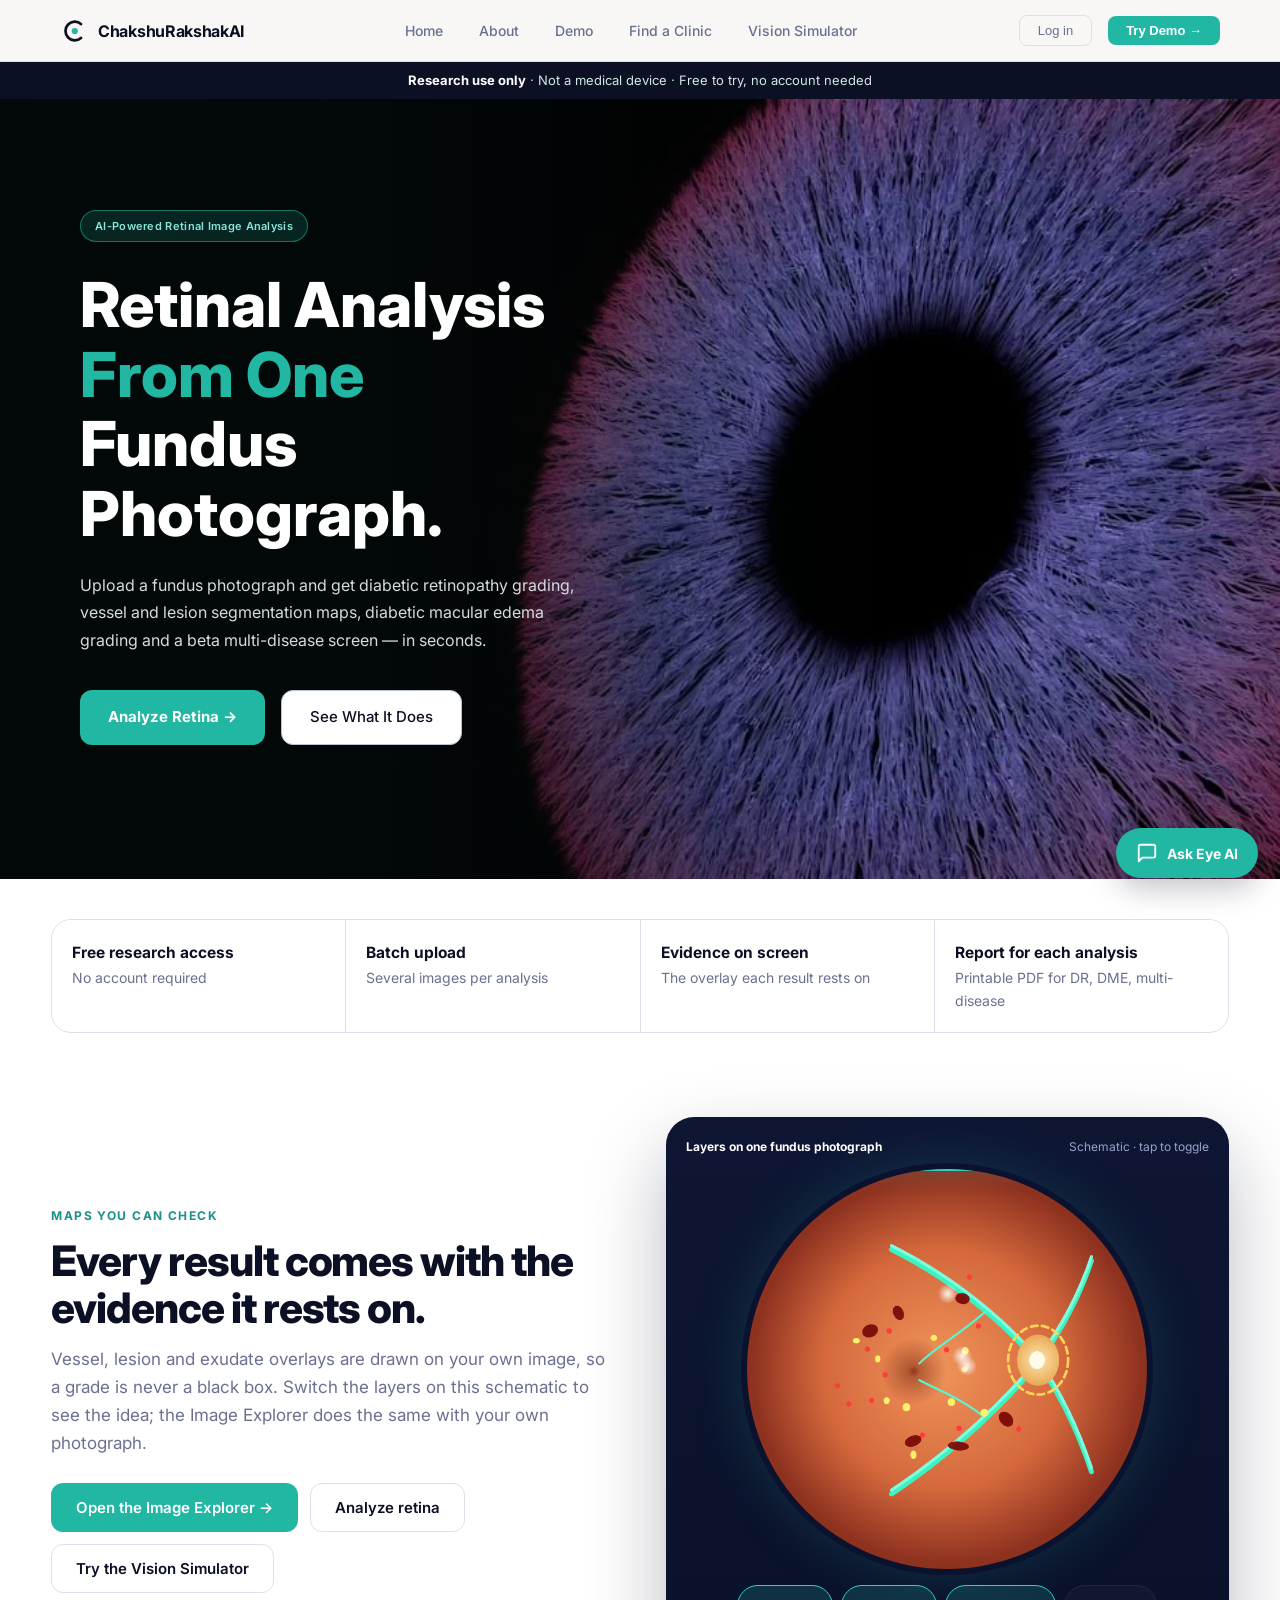
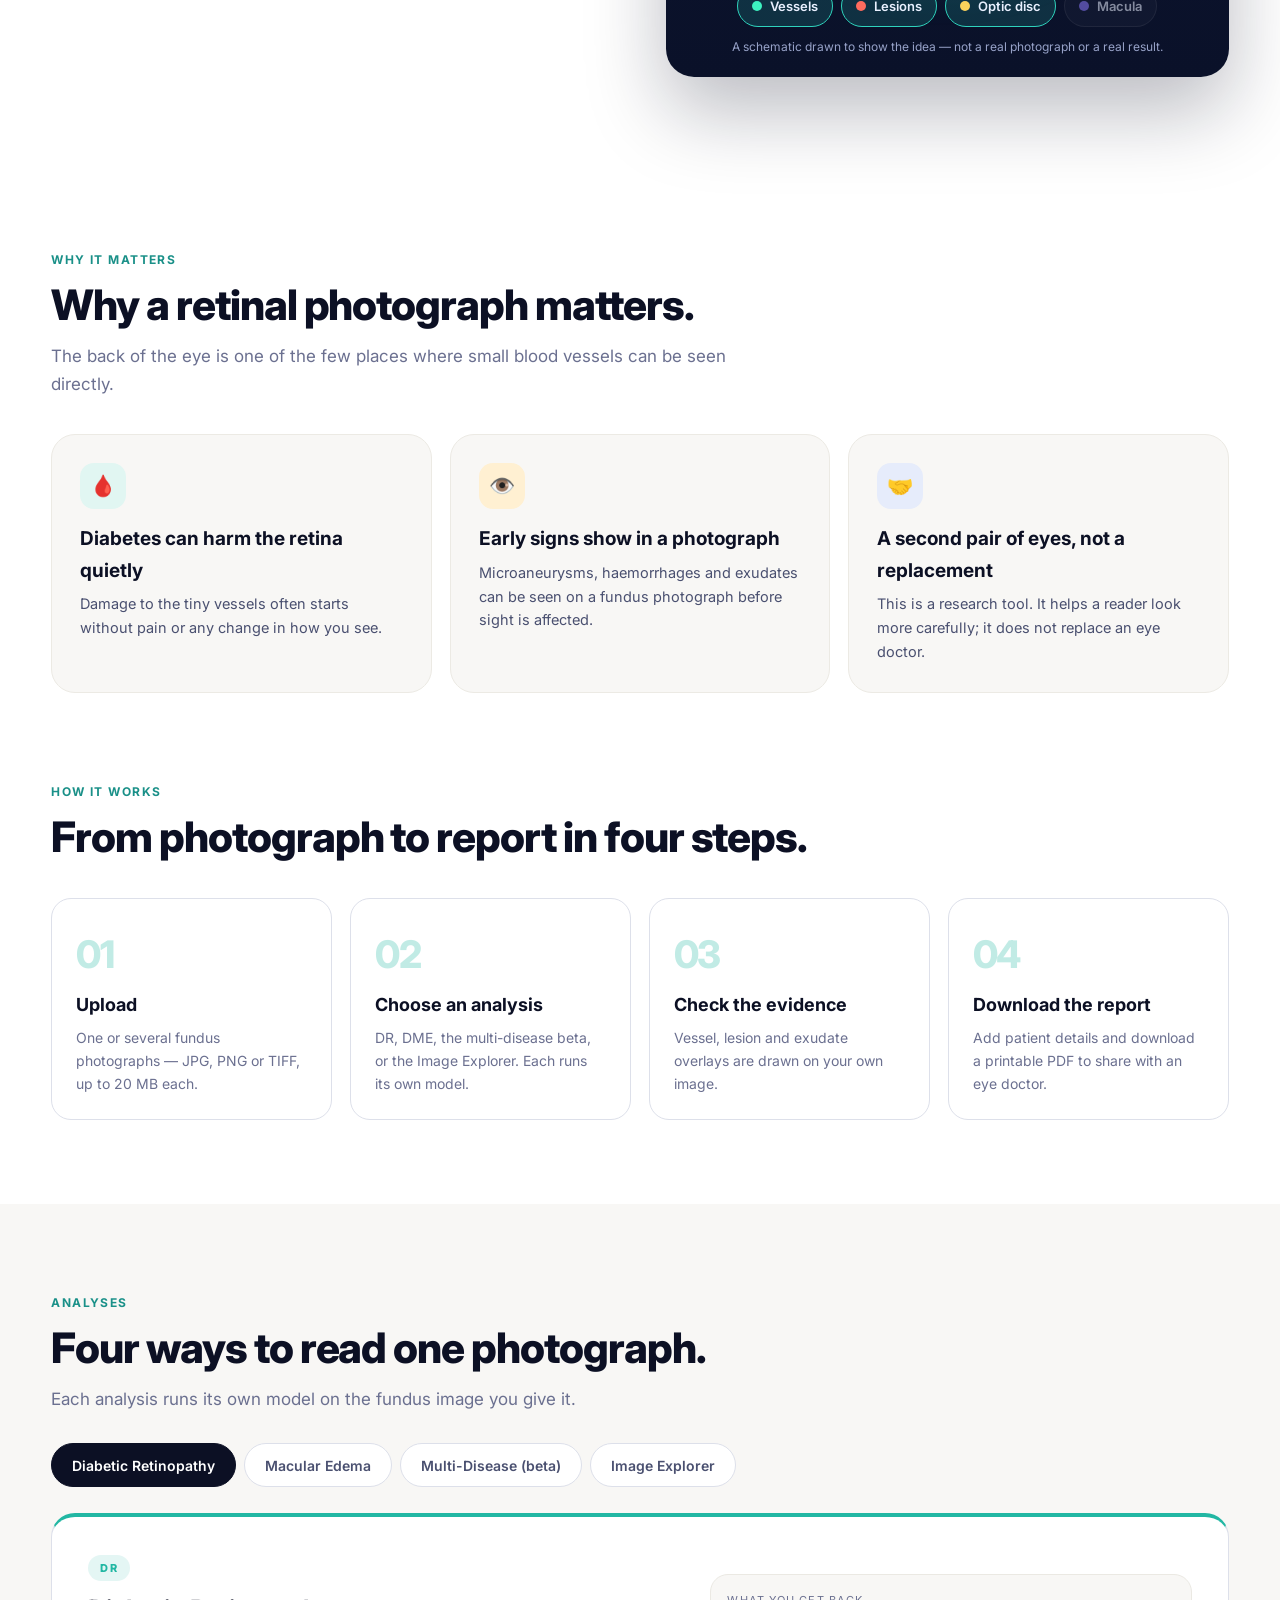
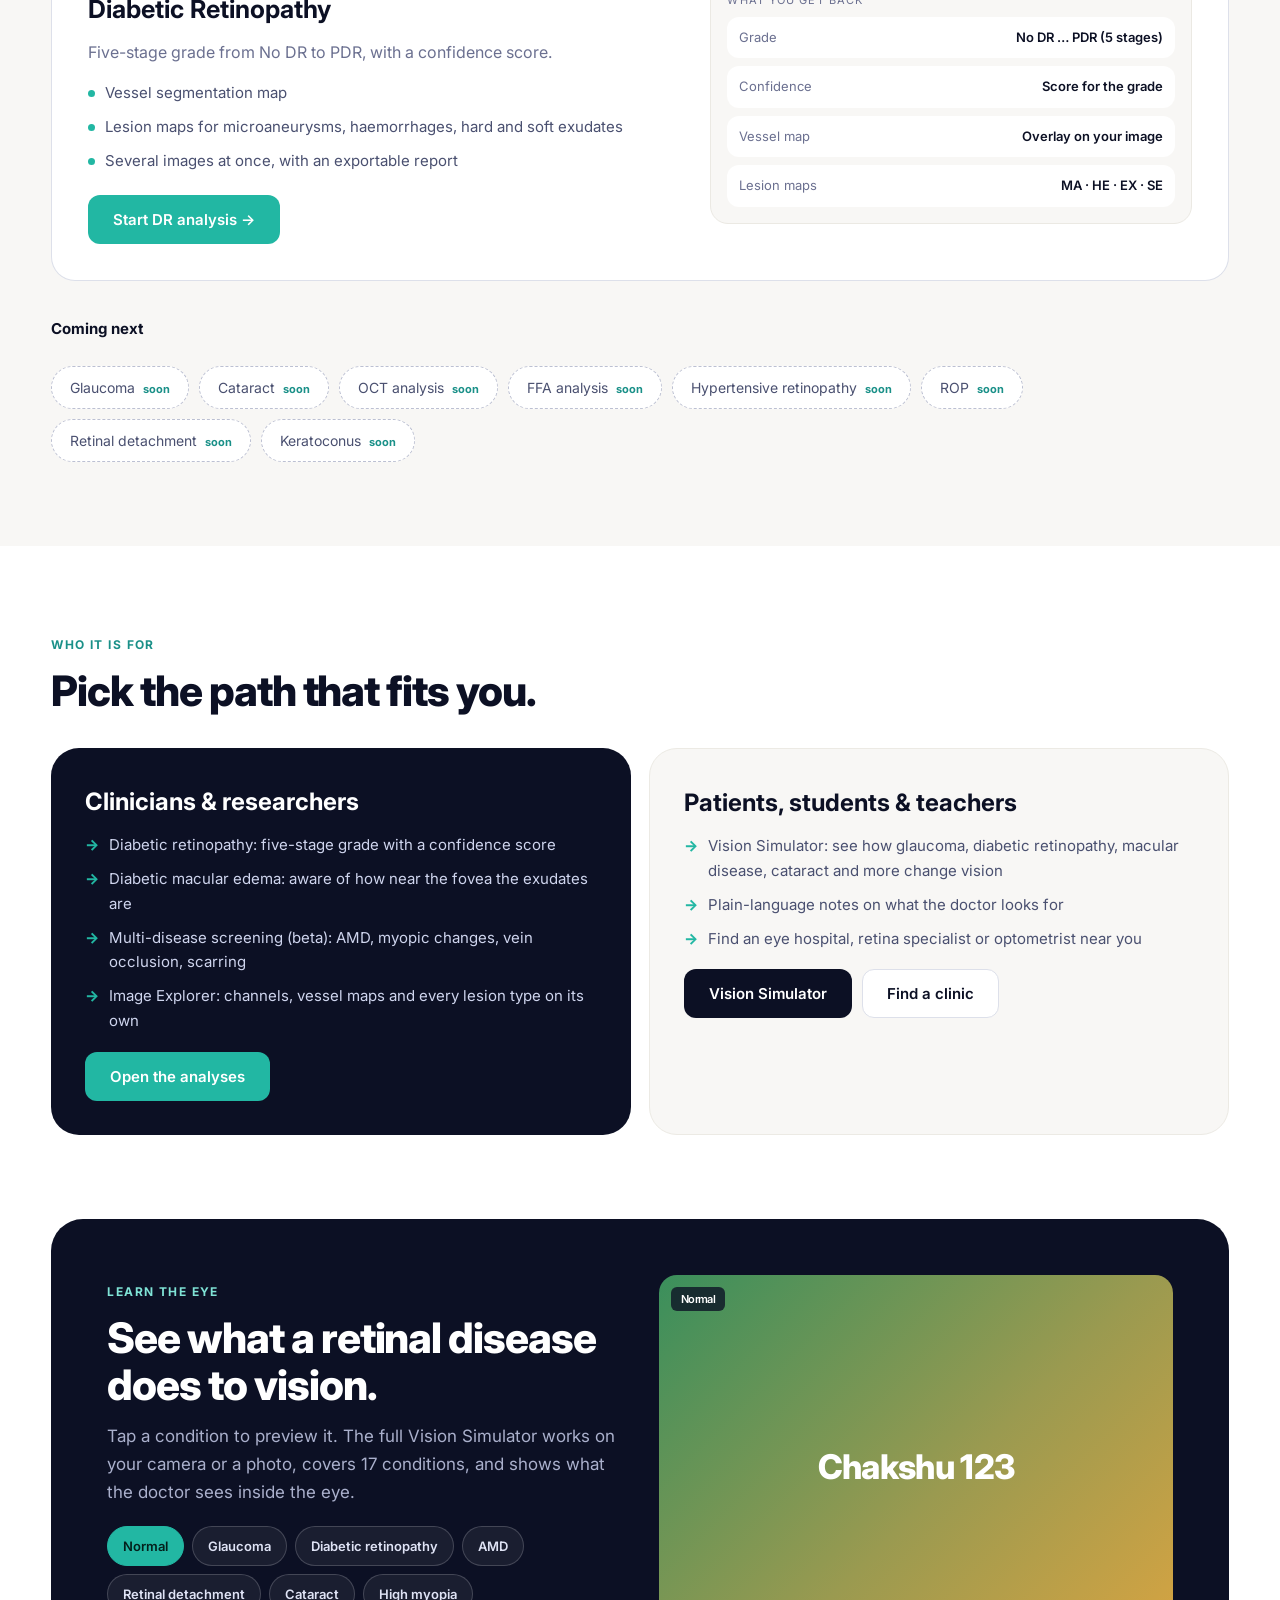
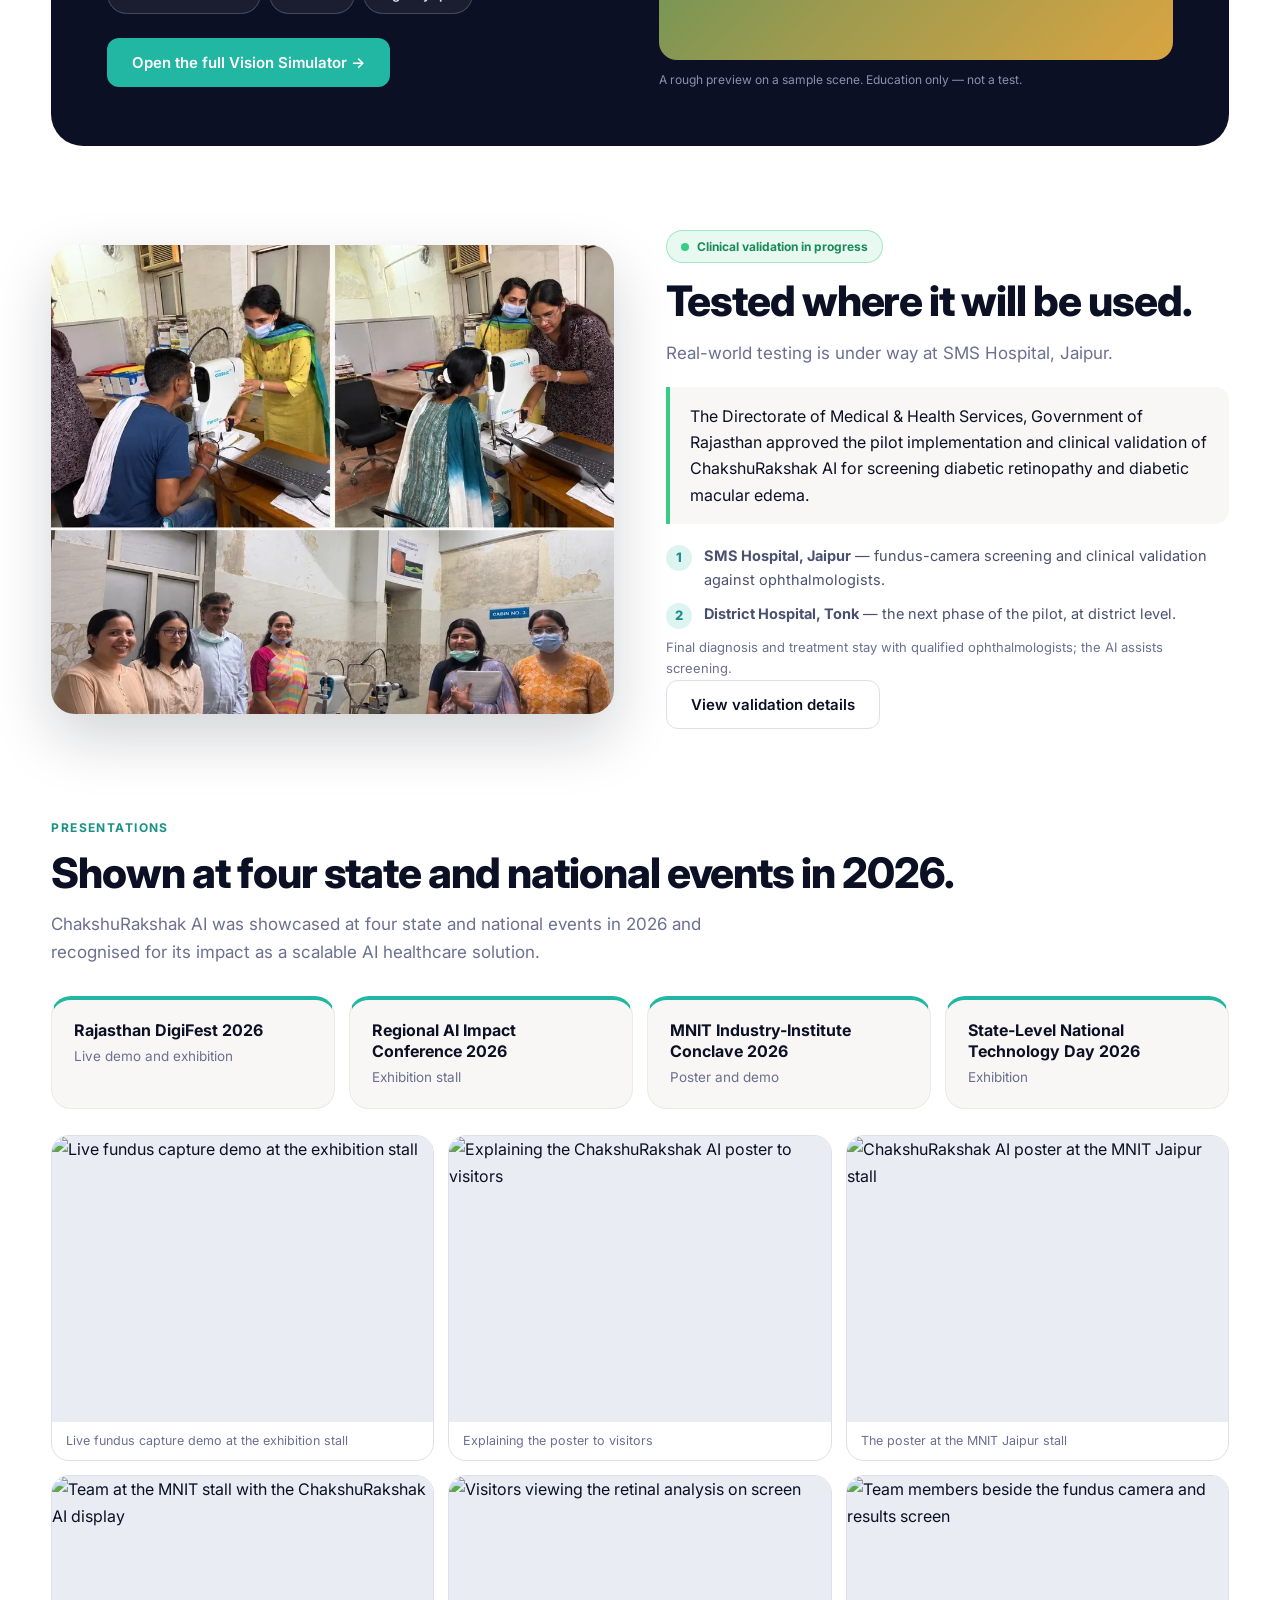
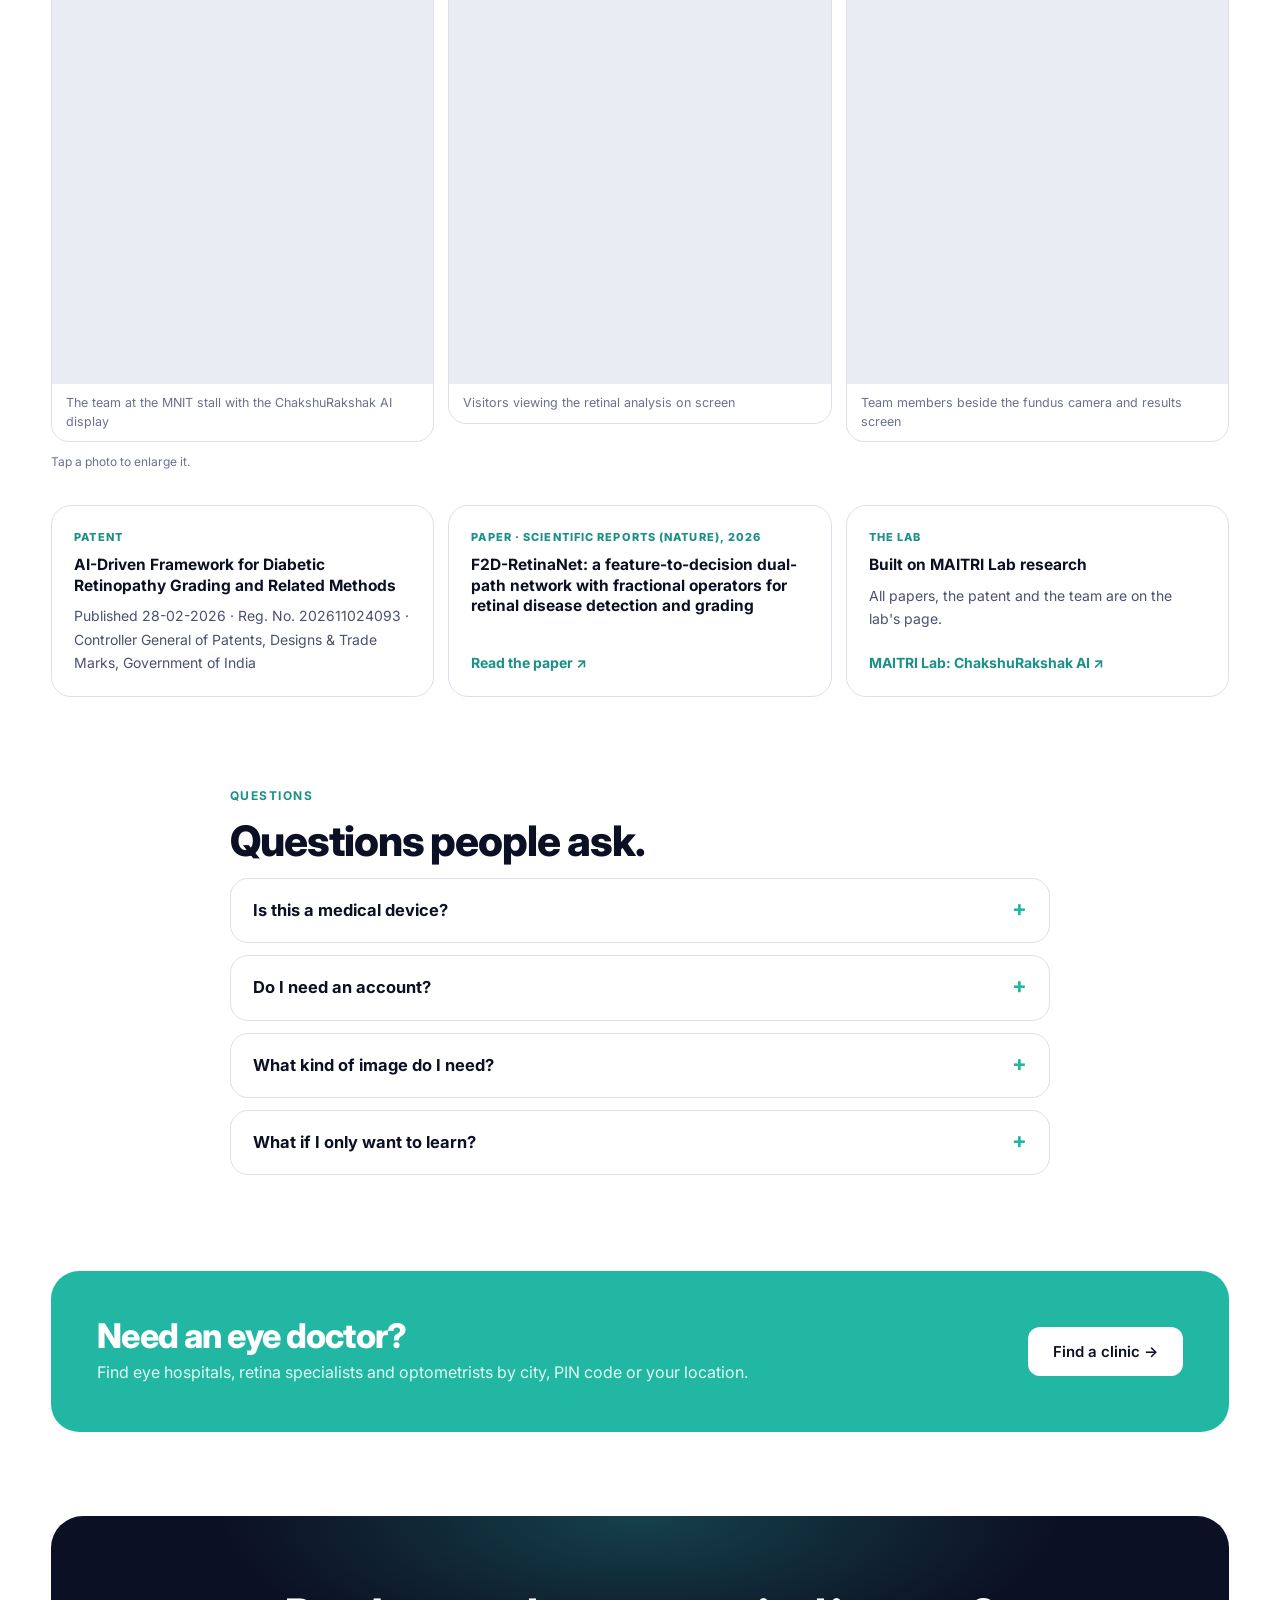
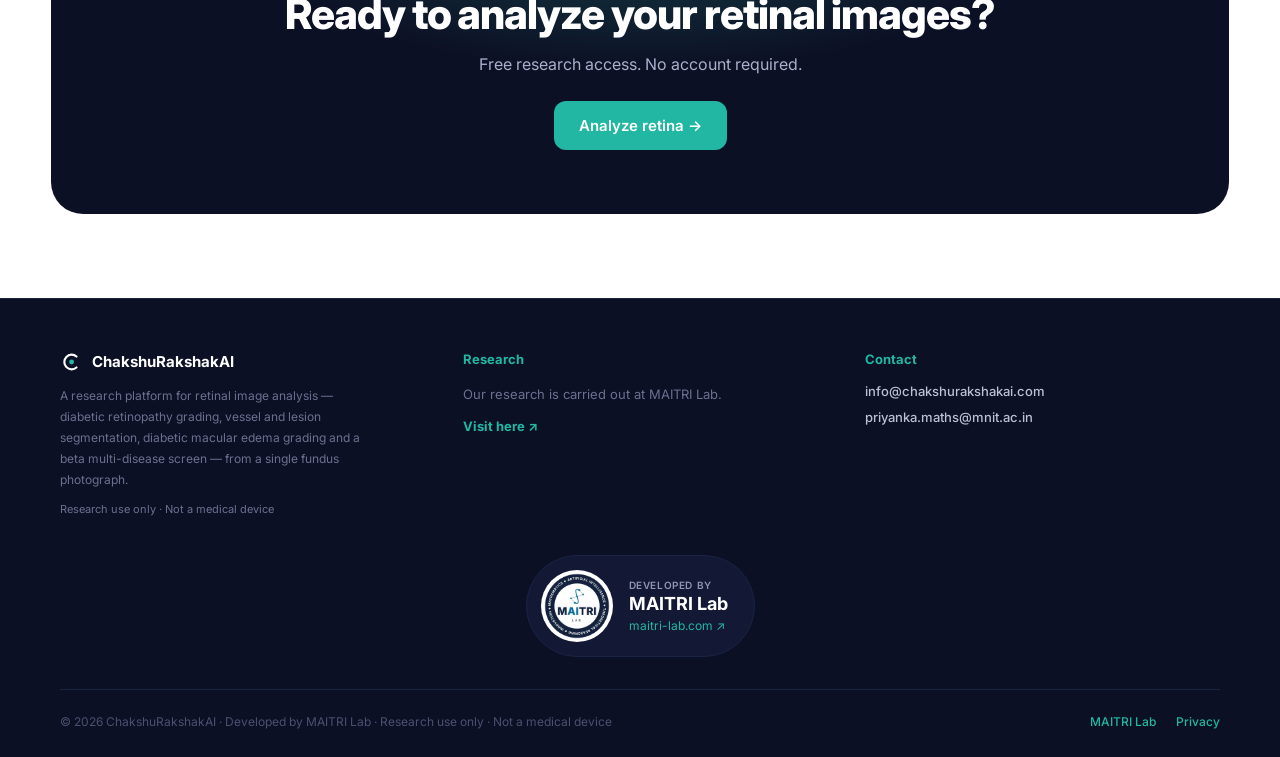
==== commit 4ec7fa4b: "Home page: presentations with event photos, pilot details, patent and paper Adds a Presentations sec" ====
--- a/index.html
+++ b/index.html
@@ -1325,7 +1325,7 @@
 }
 /* Home page (version 5): everything is scoped under .v5 */
 .v5{--navy:#0C1024;--navy2:#111936;--teal:#22B7A3;--teal-d:#1a9088;--teal-l:#2FD3BD;--coral:#F6815E;--amber:#FABD31;--green:#38CC87;--off:#F8F7F5;--white:#fff;--g200:#DDE0EA;--g300:#BCC0D2;--g500:#6B7090;--g600:#4A5070;
-  --dme:#3D7BE0;--beta:#6B5BD2;--expl:#D9822B;--line:rgba(255,255,255,.12)}.v5 *{box-sizing:border-box;margin:0}.v5{font-family:Inter,system-ui,sans-serif;color:var(--navy);background:var(--white);line-height:1.65;-webkit-font-smoothing:antialiased;padding-bottom:84px}@media(min-width:820px){.v5{padding-bottom:0}}.v5 a{color:inherit;text-decoration:none}.v5 .wrap{width:min(1240px,92vw);margin:0 auto}.v5 .btn{display:inline-flex;align-items:center;justify-content:center;gap:8px;font:600 15px Inter;padding:14px 24px;border-radius:12px;border:1px solid transparent;cursor:pointer;min-height:48px;transition:.2s}.v5 .btn-p{background:var(--teal);color:#fff}.v5 .btn-p:hover{background:var(--teal-d)}.v5 .btn-d{background:var(--navy);color:#fff}.v5 .btn-d:hover{background:#1b2350}.v5 .btn-g{background:#fff;border-color:var(--g200);color:var(--navy)}.v5 .btn-g:hover{border-color:var(--teal)}.v5 .eyebrow{font-size:12px;font-weight:700;letter-spacing:.12em;text-transform:uppercase;color:var(--teal-d)}.v5 h2{font-size:clamp(28px,3.4vw,42px);line-height:1.12;font-weight:800;letter-spacing:-.025em;margin:10px 0 14px}.v5 .lead{color:var(--g500);font-size:17px;max-width:62ch}.v5 section{padding:84px 0}.v5 .ann{background:var(--navy);color:#cfe9e4;font-size:13px;text-align:center;padding:8px 12px}.v5 .ann b{color:#fff}.v5 nav{position:sticky;top:0;z-index:60;background:rgba(255,255,255,.92);backdrop-filter:blur(12px);border-bottom:1px solid #eef0f5}.v5 .nav-in{display:flex;align-items:center;justify-content:space-between;height:70px}.v5 .logo{display:flex;align-items:center;gap:10px;font-weight:800;font-size:18px}.v5 .links{display:flex;gap:28px;font-size:14px;font-weight:500;color:var(--g500)}.v5 .links a:hover{color:var(--teal-d)}@media(max-width:900px){.v5 .links{display:none}}@media(max-width:560px){.v5 .nav-cta .btn-g{display:none}.v5 .nav-cta .btn{white-space:nowrap}}.v5 .nav-cta{display:flex;gap:10px}.v5 .hero{padding:64px 0 36px;background:radial-gradient(1100px 520px at 88% -8%,rgba(34,183,163,.16),transparent 62%),linear-gradient(#fff,var(--off))}.v5 .hg{display:grid;grid-template-columns:1fr 1fr;gap:52px;align-items:center}@media(max-width:960px){.v5 .hg{grid-template-columns:1fr;gap:34px}}.v5 .pill{display:inline-flex;gap:8px;align-items:center;background:rgba(34,183,163,.1);border:1px solid rgba(34,183,163,.35);color:var(--teal-d);font-size:12px;font-weight:600;padding:6px 14px;border-radius:999px}.v5 .hero h1{font-size:clamp(38px,5.4vw,66px);line-height:1.04;font-weight:800;letter-spacing:-.035em;margin:18px 0 12px}.v5 .hero h1 span{color:var(--teal)}.v5 .hero .hi{font-size:clamp(18px,2vw,23px);font-weight:700;color:var(--teal-d);margin-bottom:14px}.v5 .ctas{display:flex;gap:12px;flex-wrap:wrap;margin:28px 0 24px}.v5 .facts{display:grid;grid-template-columns:repeat(2,minmax(0,1fr));gap:10px 22px;max-width:520px}.v5 .fact{display:flex;gap:10px;font-size:14px;color:var(--g600)}.v5 .fact i{flex:none;width:22px;height:22px;border-radius:50%;background:rgba(34,183,163,.14);display:grid;place-items:center;color:var(--teal-d);font-style:normal;font-weight:800;font-size:12px}.v5 .stagew{position:relative}.v5 .stage{background:linear-gradient(180deg,#0e1633,#0a1129);border-radius:28px;padding:20px;box-shadow:0 34px 80px rgba(12,16,36,.28);color:#EAF0FF}.v5 .st-top{display:flex;justify-content:space-between;font-size:12px;color:#97A2C8;margin-bottom:12px}.v5 .st-top b{color:#fff}.v5 .cvw{position:relative;border-radius:50%;overflow:hidden;background:#05070f;width:min(100%,400px);aspect-ratio:1;margin:0 auto;box-shadow:0 0 0 6px #0b1230,0 0 60px rgba(47,211,189,.2)}.v5 .cvw canvas{position:absolute;inset:0;width:100%;height:100%}.v5 .scan{position:absolute;left:0;right:0;height:2px;background:linear-gradient(90deg,transparent,var(--teal-l),transparent);box-shadow:0 0 18px var(--teal-l);animation:v5scan 4.5s ease-in-out infinite;z-index:3}@keyframes v5scan{0%{top:6%}50%{top:94%}100%{top:6%}}@media(prefers-reduced-motion:reduce){.v5 .scan{display:none}}.v5 .layers{display:flex;flex-wrap:wrap;gap:8px;justify-content:center;margin-top:16px}.v5 .lay{display:flex;align-items:center;gap:8px;border:1px solid var(--line);background:rgba(255,255,255,.05);color:#EAF0FF;padding:9px 14px;border-radius:999px;font:600 13px Inter;cursor:pointer;min-height:42px}.v5 .lay i{width:10px;height:10px;border-radius:50%}.v5 .lay[aria-pressed="true"]{background:rgba(47,211,189,.16);border-color:var(--teal-l)}.v5 .lay[aria-pressed="false"]{opacity:.55}.v5 .cap{font-size:12px;color:#97A2C8;text-align:center;margin-top:10px}.v5 .float{position:absolute;background:#fff;border:1px solid #eef0f5;border-radius:16px;padding:10px 14px;box-shadow:0 14px 40px rgba(12,16,36,.16);font-size:13px;display:flex;gap:10px;align-items:center;color:var(--navy);z-index:4}.v5 .float b{display:block;font-size:13.5px;line-height:1.2}.v5 .float small{color:var(--g500);font-size:11.5px}.v5 .float .dot{width:34px;height:34px;border-radius:10px;display:grid;place-items:center;color:#fff;font-weight:800;font-size:11px}.v5 .f1{left:-26px;top:8%}.v5 .f2{right:-22px;top:40%}@media(max-width:1100px){.v5 .f1{left:6px}.v5 .f2{right:6px}}@media(max-width:560px){.v5 .float{display:none}}.v5 .ohero{position:relative;min-height:min(100vh,780px);display:flex;align-items:center;overflow:hidden;background:#061410}.v5 .ohero-bg{position:absolute;inset:0;z-index:0}.v5 .ohero-bg img{width:100%;height:100%;object-fit:cover;object-position:45% center;display:block;transform:scaleX(-1)}.v5 .ohero-ov{position:absolute;inset:0;background:linear-gradient(to right, rgba(220,238,230,0.68) 0%, rgba(210,232,222,0.60) 12%, rgba(190,222,208,0.50) 24%, rgba(160,206,188,0.38) 36%, rgba(120,182,160,0.24) 48%, rgba(60,130,105,0.14) 58%, rgba(0,0,0,0.35) 66%, rgba(0,0,0,0.60) 75%, rgba(0,0,0,0.82) 86%, rgba(0,0,0,0.95) 100%)}.v5 .ohero-content{position:relative;z-index:1;padding:0 60px;max-width:660px;margin-left:max(0px,calc((100vw - 1240px)/2))}.v5 .ohero-badge{display:inline-flex;align-items:center;gap:6px;background:rgba(34,183,163,0.1);border:1px solid rgba(34,183,163,0.35);color:var(--teal-d);font-size:11px;font-weight:600;padding:6px 14px;border-radius:20px;margin-bottom:28px;letter-spacing:.3px}.v5 .ohero-h1{font-size:62px;font-weight:800;line-height:1.12;color:var(--navy);margin-bottom:24px;letter-spacing:0}.v5 .ohero-h1 span{color:var(--teal)}.v5 .ohero-sub{font-size:16px;line-height:1.7;color:#0C1024;max-width:520px;margin-bottom:36px}.v5 .ohero-ctas{display:flex;gap:16px;margin-bottom:24px}.v5 .obtn-primary{background:var(--teal);color:#fff;font-size:15px;font-weight:700;padding:14px 28px;border-radius:12px;border:none;cursor:pointer;transition:all .2s;display:inline-flex;align-items:center}.v5 .obtn-primary:hover{background:var(--teal-d);transform:translateY(-1px)}.v5 .obtn-ghost{background:#fff;color:var(--navy);font-size:15px;font-weight:500;padding:14px 28px;border-radius:12px;border:1px solid var(--g300);cursor:pointer;transition:all .2s;display:inline-flex;align-items:center}.v5 .obtn-ghost:hover{background:#F0F1F5}@media(min-width:641px){.v5 .ohero-ov{background:linear-gradient(to right, rgba(4,12,12,.78) 0%, rgba(4,12,12,.62) 30%, rgba(4,12,12,.25) 52%, rgba(4,12,12,0) 68%)}.v5 .ohero-h1{color:#fff}.v5 .ohero-sub{color:#D3DCE0}.v5 .ohero-badge{background:rgba(34,183,163,.16);border-color:rgba(34,183,163,.55);color:#86E6D8}}@media(min-width:641px) and (max-width:900px){.v5 .ohero-ov{background:linear-gradient(to right, rgba(4,12,12,.82) 0%, rgba(4,12,12,.7) 45%, rgba(4,12,12,.3) 70%, rgba(4,12,12,.05) 90%)}}@media(max-width:900px){.v5 .ohero-content{padding:0 24px;max-width:100%;margin-left:0}.v5 .ohero-h1{font-size:46px}}@media(max-width:640px){.v5 .ohero{min-height:auto;padding:64px 0}.v5 .ohero-content{padding:0 16px}.v5 .ohero-h1{font-size:32px;line-height:1.18}.v5 .ohero-sub{font-size:14px}.v5 .ohero-ctas{flex-direction:column;gap:10px}.v5 .ohero-ctas .obtn-primary,.v5 .ohero-ctas .obtn-ghost{width:100%;justify-content:center;text-align:center}}.v5 .strip{display:grid;grid-template-columns:repeat(4,minmax(0,1fr));gap:1px;background:var(--g200);border:1px solid var(--g200);border-radius:20px;overflow:hidden;margin-top:40px;background-clip:padding-box}@media(max-width:800px){.v5 .strip{grid-template-columns:repeat(2,minmax(0,1fr))}}.v5 .strip div{background:#fff;padding:20px;font-size:14px;color:var(--g500)}.v5 .strip b{display:block;color:var(--navy);font-size:15.5px}.v5 .why{display:grid;grid-template-columns:repeat(3,minmax(0,1fr));gap:18px;margin-top:36px}@media(max-width:860px){.v5 .why{grid-template-columns:1fr}}.v5 .wcard{background:var(--off);border:1px solid #eceae4;border-radius:24px;padding:28px}.v5 .wcard .n{width:46px;height:46px;border-radius:14px;display:grid;place-items:center;font-size:21px;margin-bottom:14px}.v5 .wcard h3{font-size:19px;margin-bottom:6px}.v5 .wcard p{font-size:14.5px;color:var(--g600)}.v5 .steps{display:grid;grid-template-columns:repeat(4,minmax(0,1fr));gap:18px;margin-top:38px;counter-reset:s}@media(max-width:940px){.v5 .steps{grid-template-columns:repeat(2,minmax(0,1fr))}}@media(max-width:520px){.v5 .steps{grid-template-columns:1fr}}.v5 .hstep{background:#fff;border:1px solid var(--g200);border-radius:20px;padding:24px}.v5 .hstep::before{counter-increment:s;content:counter(s,decimal-leading-zero);font-weight:800;font-size:38px;color:rgba(34,183,163,.28);letter-spacing:-.04em}.v5 .hstep h3{font-size:18px;margin:4px 0 6px}.v5 .hstep p{font-size:14px;color:var(--g500)}.v5 .mods{background:var(--off)}.v5 .tabs{display:flex;gap:8px;margin:30px 0 20px;overflow-x:auto;padding-bottom:6px;scrollbar-width:none}.v5 .tabs::-webkit-scrollbar{display:none}.v5 .tab{flex:none;border:1px solid var(--g200);background:#fff;color:var(--g600);padding:11px 20px;border-radius:999px;font:600 14px Inter;cursor:pointer;min-height:44px}.v5 .tab[aria-selected="true"]{background:var(--navy);color:#fff;border-color:var(--navy)}.v5 .panel{display:none;grid-template-columns:1.1fr .9fr;gap:34px;background:#fff;border:1px solid var(--g200);border-top:4px solid var(--c,var(--teal));border-radius:24px;padding:36px;align-items:center}.v5 .panel.on{display:grid}@media(max-width:900px){.v5 .panel{padding:22px}.v5 .panel.on{grid-template-columns:1fr}}.v5 .pb{display:inline-block;font-size:11px;font-weight:800;letter-spacing:.12em;color:var(--c,var(--teal));background:color-mix(in srgb,var(--c,var(--teal)) 12%,#fff);padding:4px 12px;border-radius:999px}.v5 .panel h3{font-size:25px;margin:8px 0 8px}.v5 .panel ul{list-style:none;display:grid;gap:9px;margin:16px 0 22px;font-size:15px;color:var(--g600)}.v5 .panel li{display:flex;gap:10px}.v5 .panel li::before{content:"";flex:none;width:7px;height:7px;border-radius:50%;background:var(--c,var(--teal));margin-top:9px}.v5 .mock{background:var(--off);border:1px solid #ebe9e3;border-radius:18px;padding:16px;display:grid;gap:8px;font-size:13px}.v5 .mock .hd{font-size:11px;letter-spacing:.1em;text-transform:uppercase;color:var(--g500)}.v5 .mock .row{display:flex;justify-content:space-between;gap:12px;padding:10px 12px;border-radius:12px;background:#fff;color:var(--g500)}.v5 .mock .row b{color:var(--navy);font-weight:600;text-align:right}.v5 .who{display:grid;grid-template-columns:1fr 1fr;gap:18px;margin-top:34px}@media(max-width:860px){.v5 .who{grid-template-columns:1fr}}.v5 .wcol{border-radius:28px;padding:34px;display:flex;flex-direction:column;gap:12px}.v5 .wcol.a{background:var(--navy);color:#fff}.v5 .wcol.b{background:var(--off);border:1px solid #eceae4}.v5 .wcol h3{font-size:24px}.v5 .wcol ul{list-style:none;display:grid;gap:9px;font-size:15px}.v5 .wcol.a ul{color:#cfd5ee}.v5 .wcol.b ul{color:var(--g600)}.v5 .wcol li{display:flex;gap:10px}.v5 .wcol li::before{content:"→";color:var(--teal);font-weight:800}.v5 .wcol .btns{display:flex;gap:10px;flex-wrap:wrap;margin-top:6px}.v5 .sim{background:var(--navy);color:#fff;border-radius:32px;padding:clamp(28px,5vw,56px);display:grid;grid-template-columns:1fr 1fr;gap:38px;align-items:center}@media(max-width:900px){.v5 .sim{grid-template-columns:1fr}}.v5 .sim h2{color:#fff}.v5 .sim .lead{color:#aab0cc}.v5 .sim .eyebrow{color:#7fe3d6}.v5 .schips{display:flex;flex-wrap:wrap;gap:8px;margin:20px 0 24px}.v5 .sc{border:1px solid rgba(255,255,255,.18);background:rgba(255,255,255,.06);color:#dfe3f5;border-radius:999px;padding:8px 15px;font:600 13px Inter;cursor:pointer;min-height:40px}.v5 .sc[aria-pressed="true"]{background:var(--teal);border-color:var(--teal);color:#04201c}.v5 .pv{position:relative;aspect-ratio:4/3;border-radius:18px;overflow:hidden;background:linear-gradient(135deg,#3a8f5c 0%,#9a9a50 55%,#d9a441 100%);display:grid;place-items:center;font-weight:800;font-size:clamp(20px,3.4vw,34px);color:#fff;letter-spacing:-.02em}.v5 .pv .ov{position:absolute;inset:0;pointer-events:none;transition:.35s}.v5 .pv .tx{position:relative;z-index:1;transition:.35s}.v5 .pv .tg{position:absolute;left:12px;top:12px;z-index:3;background:rgba(12,16,36,.78);font-size:11px;padding:3px 10px;border-radius:6px;font-weight:600}.v5 .pvn{font-size:12px;color:#8a90b0;margin-top:10px}.v5 .road{display:flex;flex-wrap:wrap;gap:10px;margin-top:24px}.v5 .rd{border:1px dashed var(--g300);border-radius:999px;padding:9px 18px;font-size:14px;color:var(--g600);background:#fff}.v5 .rd em{font-style:normal;font-size:11px;color:var(--teal-d);font-weight:700;margin-left:8px}.v5 .proof{display:grid;grid-template-columns:1fr 1fr;gap:52px;align-items:center}@media(max-width:900px){.v5 .proof{grid-template-columns:1fr;gap:28px}}.v5 .proof img{width:100%;border-radius:24px;box-shadow:0 24px 60px rgba(12,16,36,.18);display:block}.v5 .live{display:inline-flex;gap:8px;align-items:center;background:rgba(56,204,135,.12);color:#1b8a58;border:1px solid rgba(56,204,135,.4);padding:6px 14px;border-radius:999px;font-size:12px;font-weight:700}.v5 .live::before{content:"";width:8px;height:8px;border-radius:50%;background:#38CC87;animation:v5pulse 2s infinite}@keyframes v5pulse{0%{box-shadow:0 0 0 0 rgba(56,204,135,.6)}70%{box-shadow:0 0 0 10px rgba(56,204,135,0)}100%{box-shadow:0 0 0 0 rgba(56,204,135,0)}}.v5 .quote{margin:20px 0;padding:16px 20px;border-left:4px solid var(--green);background:var(--off);border-radius:0 14px 14px 0}.v5 details{background:#fff;border:1px solid var(--g200);border-radius:18px;padding:18px 22px;margin-bottom:12px}.v5 summary{font-weight:700;cursor:pointer;font-size:16.5px;list-style:none;display:flex;justify-content:space-between;gap:16px}.v5 summary::after{content:"+";color:var(--teal);font-size:22px;line-height:1}.v5 details[open] summary::after{content:"–"}.v5 details p{margin-top:10px;color:var(--g600);font-size:15px}.v5 .clinic{display:flex;gap:22px;align-items:center;justify-content:space-between;flex-wrap:wrap;background:var(--teal);color:#fff;border-radius:28px;padding:clamp(26px,4vw,46px)}.v5 .clinic h2{color:#fff;margin:0 0 4px;font-size:clamp(24px,3vw,34px)}.v5 .clinic p{color:#dffbf6}.v5 .clinic .btn{background:#fff;color:var(--navy)}.v5 .cta{text-align:center;background:var(--navy);color:#fff;border-radius:32px;padding:64px 24px;background-image:radial-gradient(600px 220px at 50% 0,rgba(47,211,189,.25),transparent 70%)}.v5 .cta h2{color:#fff}.v5 .cta p{color:#aab0cc;margin-bottom:24px}.v5 footer{padding:44px 0 20px;border-top:1px solid #eef0f5;margin-top:84px;font-size:13px;color:var(--g500)}.v5 .foot{display:flex;justify-content:space-between;gap:20px;flex-wrap:wrap}.v5 .bar{position:fixed;left:0;right:0;bottom:0;z-index:70;background:rgba(255,255,255,.96);backdrop-filter:blur(10px);border-top:1px solid var(--g200);padding:10px 14px calc(10px + env(safe-area-inset-bottom));display:flex;gap:10px}.v5 .bar .btn{flex:1;padding:12px 10px;min-height:50px}@media(min-width:820px){.v5 .bar{display:none}}
+  --dme:#3D7BE0;--beta:#6B5BD2;--expl:#D9822B;--line:rgba(255,255,255,.12)}.v5 *{box-sizing:border-box;margin:0}.v5{font-family:Inter,system-ui,sans-serif;color:var(--navy);background:var(--white);line-height:1.65;-webkit-font-smoothing:antialiased;padding-bottom:84px}@media(min-width:820px){.v5{padding-bottom:0}}.v5 a{color:inherit;text-decoration:none}.v5 .wrap{width:min(1240px,92vw);margin:0 auto}.v5 .btn{display:inline-flex;align-items:center;justify-content:center;gap:8px;font:600 15px Inter;padding:14px 24px;border-radius:12px;border:1px solid transparent;cursor:pointer;min-height:48px;transition:.2s}.v5 .btn-p{background:var(--teal);color:#fff}.v5 .btn-p:hover{background:var(--teal-d)}.v5 .btn-d{background:var(--navy);color:#fff}.v5 .btn-d:hover{background:#1b2350}.v5 .btn-g{background:#fff;border-color:var(--g200);color:var(--navy)}.v5 .btn-g:hover{border-color:var(--teal)}.v5 .eyebrow{font-size:12px;font-weight:700;letter-spacing:.12em;text-transform:uppercase;color:var(--teal-d)}.v5 h2{font-size:clamp(28px,3.4vw,42px);line-height:1.12;font-weight:800;letter-spacing:-.025em;margin:10px 0 14px}.v5 .lead{color:var(--g500);font-size:17px;max-width:62ch}.v5 section{padding:84px 0}.v5 .ann{background:var(--navy);color:#cfe9e4;font-size:13px;text-align:center;padding:8px 12px}.v5 .ann b{color:#fff}.v5 nav{position:sticky;top:0;z-index:60;background:rgba(255,255,255,.92);backdrop-filter:blur(12px);border-bottom:1px solid #eef0f5}.v5 .nav-in{display:flex;align-items:center;justify-content:space-between;height:70px}.v5 .logo{display:flex;align-items:center;gap:10px;font-weight:800;font-size:18px}.v5 .links{display:flex;gap:28px;font-size:14px;font-weight:500;color:var(--g500)}.v5 .links a:hover{color:var(--teal-d)}@media(max-width:900px){.v5 .links{display:none}}@media(max-width:560px){.v5 .nav-cta .btn-g{display:none}.v5 .nav-cta .btn{white-space:nowrap}}.v5 .nav-cta{display:flex;gap:10px}.v5 .hero{padding:64px 0 36px;background:radial-gradient(1100px 520px at 88% -8%,rgba(34,183,163,.16),transparent 62%),linear-gradient(#fff,var(--off))}.v5 .hg{display:grid;grid-template-columns:1fr 1fr;gap:52px;align-items:center}@media(max-width:960px){.v5 .hg{grid-template-columns:1fr;gap:34px}}.v5 .pill{display:inline-flex;gap:8px;align-items:center;background:rgba(34,183,163,.1);border:1px solid rgba(34,183,163,.35);color:var(--teal-d);font-size:12px;font-weight:600;padding:6px 14px;border-radius:999px}.v5 .hero h1{font-size:clamp(38px,5.4vw,66px);line-height:1.04;font-weight:800;letter-spacing:-.035em;margin:18px 0 12px}.v5 .hero h1 span{color:var(--teal)}.v5 .hero .hi{font-size:clamp(18px,2vw,23px);font-weight:700;color:var(--teal-d);margin-bottom:14px}.v5 .ctas{display:flex;gap:12px;flex-wrap:wrap;margin:28px 0 24px}.v5 .facts{display:grid;grid-template-columns:repeat(2,minmax(0,1fr));gap:10px 22px;max-width:520px}.v5 .fact{display:flex;gap:10px;font-size:14px;color:var(--g600)}.v5 .fact i{flex:none;width:22px;height:22px;border-radius:50%;background:rgba(34,183,163,.14);display:grid;place-items:center;color:var(--teal-d);font-style:normal;font-weight:800;font-size:12px}.v5 .stagew{position:relative}.v5 .stage{background:linear-gradient(180deg,#0e1633,#0a1129);border-radius:28px;padding:20px;box-shadow:0 34px 80px rgba(12,16,36,.28);color:#EAF0FF}.v5 .st-top{display:flex;justify-content:space-between;font-size:12px;color:#97A2C8;margin-bottom:12px}.v5 .st-top b{color:#fff}.v5 .cvw{position:relative;border-radius:50%;overflow:hidden;background:#05070f;width:min(100%,400px);aspect-ratio:1;margin:0 auto;box-shadow:0 0 0 6px #0b1230,0 0 60px rgba(47,211,189,.2)}.v5 .cvw canvas{position:absolute;inset:0;width:100%;height:100%}.v5 .scan{position:absolute;left:0;right:0;height:2px;background:linear-gradient(90deg,transparent,var(--teal-l),transparent);box-shadow:0 0 18px var(--teal-l);animation:v5scan 4.5s ease-in-out infinite;z-index:3}@keyframes v5scan{0%{top:6%}50%{top:94%}100%{top:6%}}@media(prefers-reduced-motion:reduce){.v5 .scan{display:none}}.v5 .layers{display:flex;flex-wrap:wrap;gap:8px;justify-content:center;margin-top:16px}.v5 .lay{display:flex;align-items:center;gap:8px;border:1px solid var(--line);background:rgba(255,255,255,.05);color:#EAF0FF;padding:9px 14px;border-radius:999px;font:600 13px Inter;cursor:pointer;min-height:42px}.v5 .lay i{width:10px;height:10px;border-radius:50%}.v5 .lay[aria-pressed="true"]{background:rgba(47,211,189,.16);border-color:var(--teal-l)}.v5 .lay[aria-pressed="false"]{opacity:.55}.v5 .cap{font-size:12px;color:#97A2C8;text-align:center;margin-top:10px}.v5 .float{position:absolute;background:#fff;border:1px solid #eef0f5;border-radius:16px;padding:10px 14px;box-shadow:0 14px 40px rgba(12,16,36,.16);font-size:13px;display:flex;gap:10px;align-items:center;color:var(--navy);z-index:4}.v5 .float b{display:block;font-size:13.5px;line-height:1.2}.v5 .float small{color:var(--g500);font-size:11.5px}.v5 .float .dot{width:34px;height:34px;border-radius:10px;display:grid;place-items:center;color:#fff;font-weight:800;font-size:11px}.v5 .f1{left:-26px;top:8%}.v5 .f2{right:-22px;top:40%}@media(max-width:1100px){.v5 .f1{left:6px}.v5 .f2{right:6px}}@media(max-width:560px){.v5 .float{display:none}}.v5 .ohero{position:relative;min-height:min(100vh,780px);display:flex;align-items:center;overflow:hidden;background:#061410}.v5 .ohero-bg{position:absolute;inset:0;z-index:0}.v5 .ohero-bg img{width:100%;height:100%;object-fit:cover;object-position:45% center;display:block;transform:scaleX(-1)}.v5 .ohero-ov{position:absolute;inset:0;background:linear-gradient(to right, rgba(220,238,230,0.68) 0%, rgba(210,232,222,0.60) 12%, rgba(190,222,208,0.50) 24%, rgba(160,206,188,0.38) 36%, rgba(120,182,160,0.24) 48%, rgba(60,130,105,0.14) 58%, rgba(0,0,0,0.35) 66%, rgba(0,0,0,0.60) 75%, rgba(0,0,0,0.82) 86%, rgba(0,0,0,0.95) 100%)}.v5 .ohero-content{position:relative;z-index:1;padding:0 60px;max-width:660px;margin-left:max(0px,calc((100vw - 1240px)/2))}.v5 .ohero-badge{display:inline-flex;align-items:center;gap:6px;background:rgba(34,183,163,0.1);border:1px solid rgba(34,183,163,0.35);color:var(--teal-d);font-size:11px;font-weight:600;padding:6px 14px;border-radius:20px;margin-bottom:28px;letter-spacing:.3px}.v5 .ohero-h1{font-size:62px;font-weight:800;line-height:1.12;color:var(--navy);margin-bottom:24px;letter-spacing:0}.v5 .ohero-h1 span{color:var(--teal)}.v5 .ohero-sub{font-size:16px;line-height:1.7;color:#0C1024;max-width:520px;margin-bottom:36px}.v5 .ohero-ctas{display:flex;gap:16px;margin-bottom:24px}.v5 .obtn-primary{background:var(--teal);color:#fff;font-size:15px;font-weight:700;padding:14px 28px;border-radius:12px;border:none;cursor:pointer;transition:all .2s;display:inline-flex;align-items:center}.v5 .obtn-primary:hover{background:var(--teal-d);transform:translateY(-1px)}.v5 .obtn-ghost{background:#fff;color:var(--navy);font-size:15px;font-weight:500;padding:14px 28px;border-radius:12px;border:1px solid var(--g300);cursor:pointer;transition:all .2s;display:inline-flex;align-items:center}.v5 .obtn-ghost:hover{background:#F0F1F5}@media(min-width:641px){.v5 .ohero-ov{background:linear-gradient(to right, rgba(4,12,12,.78) 0%, rgba(4,12,12,.62) 30%, rgba(4,12,12,.25) 52%, rgba(4,12,12,0) 68%)}.v5 .ohero-h1{color:#fff}.v5 .ohero-sub{color:#D3DCE0}.v5 .ohero-badge{background:rgba(34,183,163,.16);border-color:rgba(34,183,163,.55);color:#86E6D8}}@media(min-width:641px) and (max-width:900px){.v5 .ohero-ov{background:linear-gradient(to right, rgba(4,12,12,.82) 0%, rgba(4,12,12,.7) 45%, rgba(4,12,12,.3) 70%, rgba(4,12,12,.05) 90%)}}@media(max-width:900px){.v5 .ohero-content{padding:0 24px;max-width:100%;margin-left:0}.v5 .ohero-h1{font-size:46px}}@media(max-width:640px){.v5 .ohero{min-height:auto;padding:64px 0}.v5 .ohero-content{padding:0 16px}.v5 .ohero-h1{font-size:32px;line-height:1.18}.v5 .ohero-sub{font-size:14px}.v5 .ohero-ctas{flex-direction:column;gap:10px}.v5 .ohero-ctas .obtn-primary,.v5 .ohero-ctas .obtn-ghost{width:100%;justify-content:center;text-align:center}}.v5 .events{display:grid;grid-template-columns:repeat(4,minmax(0,1fr));gap:14px;margin-top:30px}@media(max-width:940px){.v5 .events{grid-template-columns:repeat(2,minmax(0,1fr))}}@media(max-width:520px){.v5 .events{grid-template-columns:1fr}}.v5 .ev{background:var(--off);border:1px solid #eceae4;border-radius:20px;padding:20px 22px;display:flex;flex-direction:column;gap:4px;border-top:4px solid var(--teal)}.v5 .ev b{font-size:16px;line-height:1.3}.v5 .ev span{font-size:13.5px;color:var(--g500)}.v5 .gal{column-count:3;column-gap:14px;margin-top:26px}@media(max-width:860px){.v5 .gal{column-count:2}}.v5 .gal figure{break-inside:avoid;margin:0 0 14px;border-radius:18px;overflow:hidden;background:#fff;border:1px solid var(--g200);cursor:zoom-in;transition:.2s}.v5 .gal figure:hover{transform:translateY(-3px);box-shadow:0 16px 40px rgba(12,16,36,.14)}.v5 .gal img{width:100%;height:auto;display:block;background:#e9ecf3}.v5 .gal figcaption{font-size:12.5px;color:var(--g500);padding:10px 14px;line-height:1.45}.v5 .pvn2{font-size:12px;color:var(--g500);margin-top:2px}.v5 .rsrch{display:grid;grid-template-columns:repeat(3,minmax(0,1fr));gap:14px;margin-top:34px}@media(max-width:940px){.v5 .rsrch{grid-template-columns:1fr}}.v5 .rc{background:#fff;border:1px solid var(--g200);border-radius:20px;padding:22px;display:flex;flex-direction:column;gap:8px;font-size:14px;color:var(--g600)}.v5 .rc .rt{font-size:11px;font-weight:800;letter-spacing:.1em;color:var(--teal-d)}.v5 .rc b{font-size:15.5px;line-height:1.35;color:var(--navy)}.v5 .rc a{font-weight:700;color:var(--teal-d);margin-top:auto}.v5 .rc a:hover{text-decoration:underline}.v5 .phases{margin:14px 0 6px;padding:0;list-style:none;display:grid;gap:10px;font-size:14.5px;color:var(--g600);counter-reset:ph}.v5 .phases li{display:flex;gap:12px}.v5 .phases li::before{counter-increment:ph;content:counter(ph);flex:none;width:26px;height:26px;border-radius:50%;background:rgba(34,183,163,.15);color:var(--teal-d);font-weight:800;font-size:13px;display:grid;place-items:center;margin-top:1px}.v5 .fine5{font-size:13px;color:var(--g500);margin-top:8px}.v5 .lb{position:fixed;inset:0;z-index:300;background:rgba(7,11,26,.92);display:flex;align-items:center;justify-content:center;padding:24px;cursor:zoom-out}.v5 .lb img{max-width:100%;max-height:100%;border-radius:12px;box-shadow:0 20px 80px rgba(0,0,0,.6)}.v5 .lb button{position:absolute;right:18px;top:14px;width:44px;height:44px;border-radius:50%;border:0;background:#fff;color:#0C1024;font-size:26px;line-height:1;cursor:pointer}.v5 .strip{display:grid;grid-template-columns:repeat(4,minmax(0,1fr));gap:1px;background:var(--g200);border:1px solid var(--g200);border-radius:20px;overflow:hidden;margin-top:40px;background-clip:padding-box}@media(max-width:800px){.v5 .strip{grid-template-columns:repeat(2,minmax(0,1fr))}}.v5 .strip div{background:#fff;padding:20px;font-size:14px;color:var(--g500)}.v5 .strip b{display:block;color:var(--navy);font-size:15.5px}.v5 .why{display:grid;grid-template-columns:repeat(3,minmax(0,1fr));gap:18px;margin-top:36px}@media(max-width:860px){.v5 .why{grid-template-columns:1fr}}.v5 .wcard{background:var(--off);border:1px solid #eceae4;border-radius:24px;padding:28px}.v5 .wcard .n{width:46px;height:46px;border-radius:14px;display:grid;place-items:center;font-size:21px;margin-bottom:14px}.v5 .wcard h3{font-size:19px;margin-bottom:6px}.v5 .wcard p{font-size:14.5px;color:var(--g600)}.v5 .steps{display:grid;grid-template-columns:repeat(4,minmax(0,1fr));gap:18px;margin-top:38px;counter-reset:s}@media(max-width:940px){.v5 .steps{grid-template-columns:repeat(2,minmax(0,1fr))}}@media(max-width:520px){.v5 .steps{grid-template-columns:1fr}}.v5 .hstep{background:#fff;border:1px solid var(--g200);border-radius:20px;padding:24px}.v5 .hstep::before{counter-increment:s;content:counter(s,decimal-leading-zero);font-weight:800;font-size:38px;color:rgba(34,183,163,.28);letter-spacing:-.04em}.v5 .hstep h3{font-size:18px;margin:4px 0 6px}.v5 .hstep p{font-size:14px;color:var(--g500)}.v5 .mods{background:var(--off)}.v5 .tabs{display:flex;gap:8px;margin:30px 0 20px;overflow-x:auto;padding-bottom:6px;scrollbar-width:none}.v5 .tabs::-webkit-scrollbar{display:none}.v5 .tab{flex:none;border:1px solid var(--g200);background:#fff;color:var(--g600);padding:11px 20px;border-radius:999px;font:600 14px Inter;cursor:pointer;min-height:44px}.v5 .tab[aria-selected="true"]{background:var(--navy);color:#fff;border-color:var(--navy)}.v5 .panel{display:none;grid-template-columns:1.1fr .9fr;gap:34px;background:#fff;border:1px solid var(--g200);border-top:4px solid var(--c,var(--teal));border-radius:24px;padding:36px;align-items:center}.v5 .panel.on{display:grid}@media(max-width:900px){.v5 .panel{padding:22px}.v5 .panel.on{grid-template-columns:1fr}}.v5 .pb{display:inline-block;font-size:11px;font-weight:800;letter-spacing:.12em;color:var(--c,var(--teal));background:color-mix(in srgb,var(--c,var(--teal)) 12%,#fff);padding:4px 12px;border-radius:999px}.v5 .panel h3{font-size:25px;margin:8px 0 8px}.v5 .panel ul{list-style:none;display:grid;gap:9px;margin:16px 0 22px;font-size:15px;color:var(--g600)}.v5 .panel li{display:flex;gap:10px}.v5 .panel li::before{content:"";flex:none;width:7px;height:7px;border-radius:50%;background:var(--c,var(--teal));margin-top:9px}.v5 .mock{background:var(--off);border:1px solid #ebe9e3;border-radius:18px;padding:16px;display:grid;gap:8px;font-size:13px}.v5 .mock .hd{font-size:11px;letter-spacing:.1em;text-transform:uppercase;color:var(--g500)}.v5 .mock .row{display:flex;justify-content:space-between;gap:12px;padding:10px 12px;border-radius:12px;background:#fff;color:var(--g500)}.v5 .mock .row b{color:var(--navy);font-weight:600;text-align:right}.v5 .who{display:grid;grid-template-columns:1fr 1fr;gap:18px;margin-top:34px}@media(max-width:860px){.v5 .who{grid-template-columns:1fr}}.v5 .wcol{border-radius:28px;padding:34px;display:flex;flex-direction:column;gap:12px}.v5 .wcol.a{background:var(--navy);color:#fff}.v5 .wcol.b{background:var(--off);border:1px solid #eceae4}.v5 .wcol h3{font-size:24px}.v5 .wcol ul{list-style:none;display:grid;gap:9px;font-size:15px}.v5 .wcol.a ul{color:#cfd5ee}.v5 .wcol.b ul{color:var(--g600)}.v5 .wcol li{display:flex;gap:10px}.v5 .wcol li::before{content:"→";color:var(--teal);font-weight:800}.v5 .wcol .btns{display:flex;gap:10px;flex-wrap:wrap;margin-top:6px}.v5 .sim{background:var(--navy);color:#fff;border-radius:32px;padding:clamp(28px,5vw,56px);display:grid;grid-template-columns:1fr 1fr;gap:38px;align-items:center}@media(max-width:900px){.v5 .sim{grid-template-columns:1fr}}.v5 .sim h2{color:#fff}.v5 .sim .lead{color:#aab0cc}.v5 .sim .eyebrow{color:#7fe3d6}.v5 .schips{display:flex;flex-wrap:wrap;gap:8px;margin:20px 0 24px}.v5 .sc{border:1px solid rgba(255,255,255,.18);background:rgba(255,255,255,.06);color:#dfe3f5;border-radius:999px;padding:8px 15px;font:600 13px Inter;cursor:pointer;min-height:40px}.v5 .sc[aria-pressed="true"]{background:var(--teal);border-color:var(--teal);color:#04201c}.v5 .pv{position:relative;aspect-ratio:4/3;border-radius:18px;overflow:hidden;background:linear-gradient(135deg,#3a8f5c 0%,#9a9a50 55%,#d9a441 100%);display:grid;place-items:center;font-weight:800;font-size:clamp(20px,3.4vw,34px);color:#fff;letter-spacing:-.02em}.v5 .pv .ov{position:absolute;inset:0;pointer-events:none;transition:.35s}.v5 .pv .tx{position:relative;z-index:1;transition:.35s}.v5 .pv .tg{position:absolute;left:12px;top:12px;z-index:3;background:rgba(12,16,36,.78);font-size:11px;padding:3px 10px;border-radius:6px;font-weight:600}.v5 .pvn{font-size:12px;color:#8a90b0;margin-top:10px}.v5 .road{display:flex;flex-wrap:wrap;gap:10px;margin-top:24px}.v5 .rd{border:1px dashed var(--g300);border-radius:999px;padding:9px 18px;font-size:14px;color:var(--g600);background:#fff}.v5 .rd em{font-style:normal;font-size:11px;color:var(--teal-d);font-weight:700;margin-left:8px}.v5 .proof{display:grid;grid-template-columns:1fr 1fr;gap:52px;align-items:center}@media(max-width:900px){.v5 .proof{grid-template-columns:1fr;gap:28px}}.v5 .proof img{width:100%;border-radius:24px;box-shadow:0 24px 60px rgba(12,16,36,.18);display:block}.v5 .live{display:inline-flex;gap:8px;align-items:center;background:rgba(56,204,135,.12);color:#1b8a58;border:1px solid rgba(56,204,135,.4);padding:6px 14px;border-radius:999px;font-size:12px;font-weight:700}.v5 .live::before{content:"";width:8px;height:8px;border-radius:50%;background:#38CC87;animation:v5pulse 2s infinite}@keyframes v5pulse{0%{box-shadow:0 0 0 0 rgba(56,204,135,.6)}70%{box-shadow:0 0 0 10px rgba(56,204,135,0)}100%{box-shadow:0 0 0 0 rgba(56,204,135,0)}}.v5 .quote{margin:20px 0;padding:16px 20px;border-left:4px solid var(--green);background:var(--off);border-radius:0 14px 14px 0}.v5 details{background:#fff;border:1px solid var(--g200);border-radius:18px;padding:18px 22px;margin-bottom:12px}.v5 summary{font-weight:700;cursor:pointer;font-size:16.5px;list-style:none;display:flex;justify-content:space-between;gap:16px}.v5 summary::after{content:"+";color:var(--teal);font-size:22px;line-height:1}.v5 details[open] summary::after{content:"–"}.v5 details p{margin-top:10px;color:var(--g600);font-size:15px}.v5 .clinic{display:flex;gap:22px;align-items:center;justify-content:space-between;flex-wrap:wrap;background:var(--teal);color:#fff;border-radius:28px;padding:clamp(26px,4vw,46px)}.v5 .clinic h2{color:#fff;margin:0 0 4px;font-size:clamp(24px,3vw,34px)}.v5 .clinic p{color:#dffbf6}.v5 .clinic .btn{background:#fff;color:var(--navy)}.v5 .cta{text-align:center;background:var(--navy);color:#fff;border-radius:32px;padding:64px 24px;background-image:radial-gradient(600px 220px at 50% 0,rgba(47,211,189,.25),transparent 70%)}.v5 .cta h2{color:#fff}.v5 .cta p{color:#aab0cc;margin-bottom:24px}.v5 footer{padding:44px 0 20px;border-top:1px solid #eef0f5;margin-top:84px;font-size:13px;color:var(--g500)}.v5 .foot{display:flex;justify-content:space-between;gap:20px;flex-wrap:wrap}.v5 .bar{position:fixed;left:0;right:0;bottom:0;z-index:70;background:rgba(255,255,255,.96);backdrop-filter:blur(10px);border-top:1px solid var(--g200);padding:10px 14px calc(10px + env(safe-area-inset-bottom));display:flex;gap:10px}.v5 .bar .btn{flex:1;padding:12px 10px;min-height:50px}@media(min-width:820px){.v5 .bar{display:none}}
 @media(max-width:819px){.v5 .bar{padding-right:84px}.v5{padding-bottom:84px}}
 @media(min-width:820px){.v5{padding-bottom:0}}
 .v5 section{scroll-margin-top:84px}
@@ -1485,7 +1485,33 @@
 
 <section id="evidence" style="padding-top:0"><div class="wrap proof">
   <img src="/assets/validation.webp" alt="Screening at SMS Hospital, Jaipur" loading="lazy">
-  <div><span class="live">Clinical validation in progress</span><h2 style="margin-top:14px">Tested where it will be used.</h2><p class="lead">Real-world testing is under way at SMS Hospital, Jaipur.</p><p class="quote">A pilot for diabetic retinopathy and diabetic macular edema screening has been approved by the Government of Rajasthan.</p><a class="btn btn-g" href="/validation">View validation details</a></div>
+  <div><span class="live">Clinical validation in progress</span><h2 style="margin-top:14px">Tested where it will be used.</h2><p class="lead">Real-world testing is under way at SMS Hospital, Jaipur.</p><p class="quote">The Directorate of Medical &amp; Health Services, Government of Rajasthan approved the pilot implementation and clinical validation of ChakshuRakshak AI for screening diabetic retinopathy and diabetic macular edema.</p><ol class="phases"><li><span><b>SMS Hospital, Jaipur</b> &mdash; fundus-camera screening and clinical validation against ophthalmologists.</span></li><li><span><b>District Hospital, Tonk</b> &mdash; the next phase of the pilot, at district level.</span></li></ol><p class="fine5">Final diagnosis and treatment stay with qualified ophthalmologists; the AI assists screening.</p><a class="btn btn-g" href="/validation">View validation details</a></div>
+</div></section>
+
+<section id="presentations" style="padding-top:0"><div class="wrap">
+  <span class="eyebrow">Presentations</span>
+  <h2>Shown at four state and national events in 2026.</h2>
+  <p class="lead">ChakshuRakshak AI was showcased at four state and national events in 2026 and recognised for its impact as a scalable AI healthcare solution.</p>
+  <div class="events">
+    <div class="ev"><b>Rajasthan DigiFest 2026</b><span>Live demo and exhibition</span></div>
+    <div class="ev"><b>Regional AI Impact Conference 2026</b><span>Exhibition stall</span></div>
+    <div class="ev"><b>MNIT Industry-Institute Conclave 2026</b><span>Poster and demo</span></div>
+    <div class="ev"><b>State-Level National Technology Day 2026</b><span>Exhibition</span></div>
+  </div>
+  <div class="gal" id="gallery">
+    <figure><img src="https://maitri-lab.com/images/products/event-1.jpg" alt="Live fundus capture demo at the exhibition stall" width="1200" height="900" loading="lazy" decoding="async"><figcaption>Live fundus capture demo at the exhibition stall</figcaption></figure>
+    <figure><img src="https://maitri-lab.com/images/products/event-3.jpg" alt="Team at the MNIT stall with the ChakshuRakshak AI display" width="900" height="1200" loading="lazy" decoding="async"><figcaption>The team at the MNIT stall with the ChakshuRakshak AI display</figcaption></figure>
+    <figure><img src="https://maitri-lab.com/images/products/event-4.jpg" alt="Explaining the ChakshuRakshak AI poster to visitors" width="1200" height="900" loading="lazy" decoding="async"><figcaption>Explaining the poster to visitors</figcaption></figure>
+    <figure><img src="https://maitri-lab.com/images/products/event-2.jpg" alt="Visitors viewing the retinal analysis on screen" width="900" height="1200" loading="lazy" decoding="async"><figcaption>Visitors viewing the retinal analysis on screen</figcaption></figure>
+    <figure><img src="https://maitri-lab.com/images/products/event-5.jpg" alt="ChakshuRakshak AI poster at the MNIT Jaipur stall" width="1200" height="900" loading="lazy" decoding="async"><figcaption>The poster at the MNIT Jaipur stall</figcaption></figure>
+    <figure><img src="https://maitri-lab.com/images/products/event-6.jpg" alt="Team members beside the fundus camera and results screen" width="900" height="1200" loading="lazy" decoding="async"><figcaption>Team members beside the fundus camera and results screen</figcaption></figure>
+  </div>
+  <p class="pvn2">Tap a photo to enlarge it.</p>
+  <div class="rsrch">
+    <div class="rc"><span class="rt">PATENT</span><b>AI-Driven Framework for Diabetic Retinopathy Grading and Related Methods</b><span>Published 28-02-2026 · Reg. No. 202611024093 · Controller General of Patents, Designs &amp; Trade Marks, Government of India</span></div>
+    <div class="rc"><span class="rt">PAPER · SCIENTIFIC REPORTS (NATURE), 2026</span><b>F2D-RetinaNet: a feature-to-decision dual-path network with fractional operators for retinal disease detection and grading</b><a href="https://doi.org/10.1038/s41598-026-75441-z" target="_blank" rel="noopener">Read the paper ↗</a></div>
+    <div class="rc"><span class="rt">THE LAB</span><b>Built on MAITRI Lab research</b><span>All papers, the patent and the team are on the lab's page.</span><a href="https://maitri-lab.com/chakshurakshakai/" target="_blank" rel="noopener">MAITRI Lab: ChakshuRakshak AI ↗</a></div>
+  </div>
 </div></section>
 
 <section id="faq" style="padding-top:0"><div class="wrap" style="max-width:820px">
@@ -6686,6 +6712,24 @@
   }
   document.getElementById('schips').addEventListener('click',function(e){var b=e.target.closest('.sc');if(!b)return;
     document.querySelectorAll('.v5 .sc').forEach(function(o){o.setAttribute('aria-pressed',o===b);});setC(b.getAttribute('data-c'));});
+
+  /* ---- photo gallery: tap a photo to enlarge it ---- */
+  var gal=document.getElementById('gallery');
+  if(gal){
+    gal.addEventListener('click',function(e){
+      var f=e.target.closest('figure'); if(!f) return;
+      var im=f.querySelector('img'); if(!im) return;
+      var host=gal.closest('.v5')||document.body;
+      var lb=document.createElement('div'); lb.className='lb'; lb.setAttribute('role','dialog'); lb.setAttribute('aria-label','Photo');
+      var big=document.createElement('img'); big.src=im.currentSrc||im.src; big.alt=im.alt||'';
+      var x=document.createElement('button'); x.type='button'; x.setAttribute('aria-label','Close'); x.textContent='×';
+      lb.appendChild(big); lb.appendChild(x); host.appendChild(lb);
+      function close(){ if(lb.parentNode) lb.parentNode.removeChild(lb); document.removeEventListener('keydown',onKey); }
+      function onKey(ev){ if(ev.key==='Escape') close(); }
+      lb.addEventListener('click',close); document.addEventListener('keydown',onKey); x.focus();
+    });
+  }
+
 })();
 
 /* links inside the home page move around the single-page site without a reload */
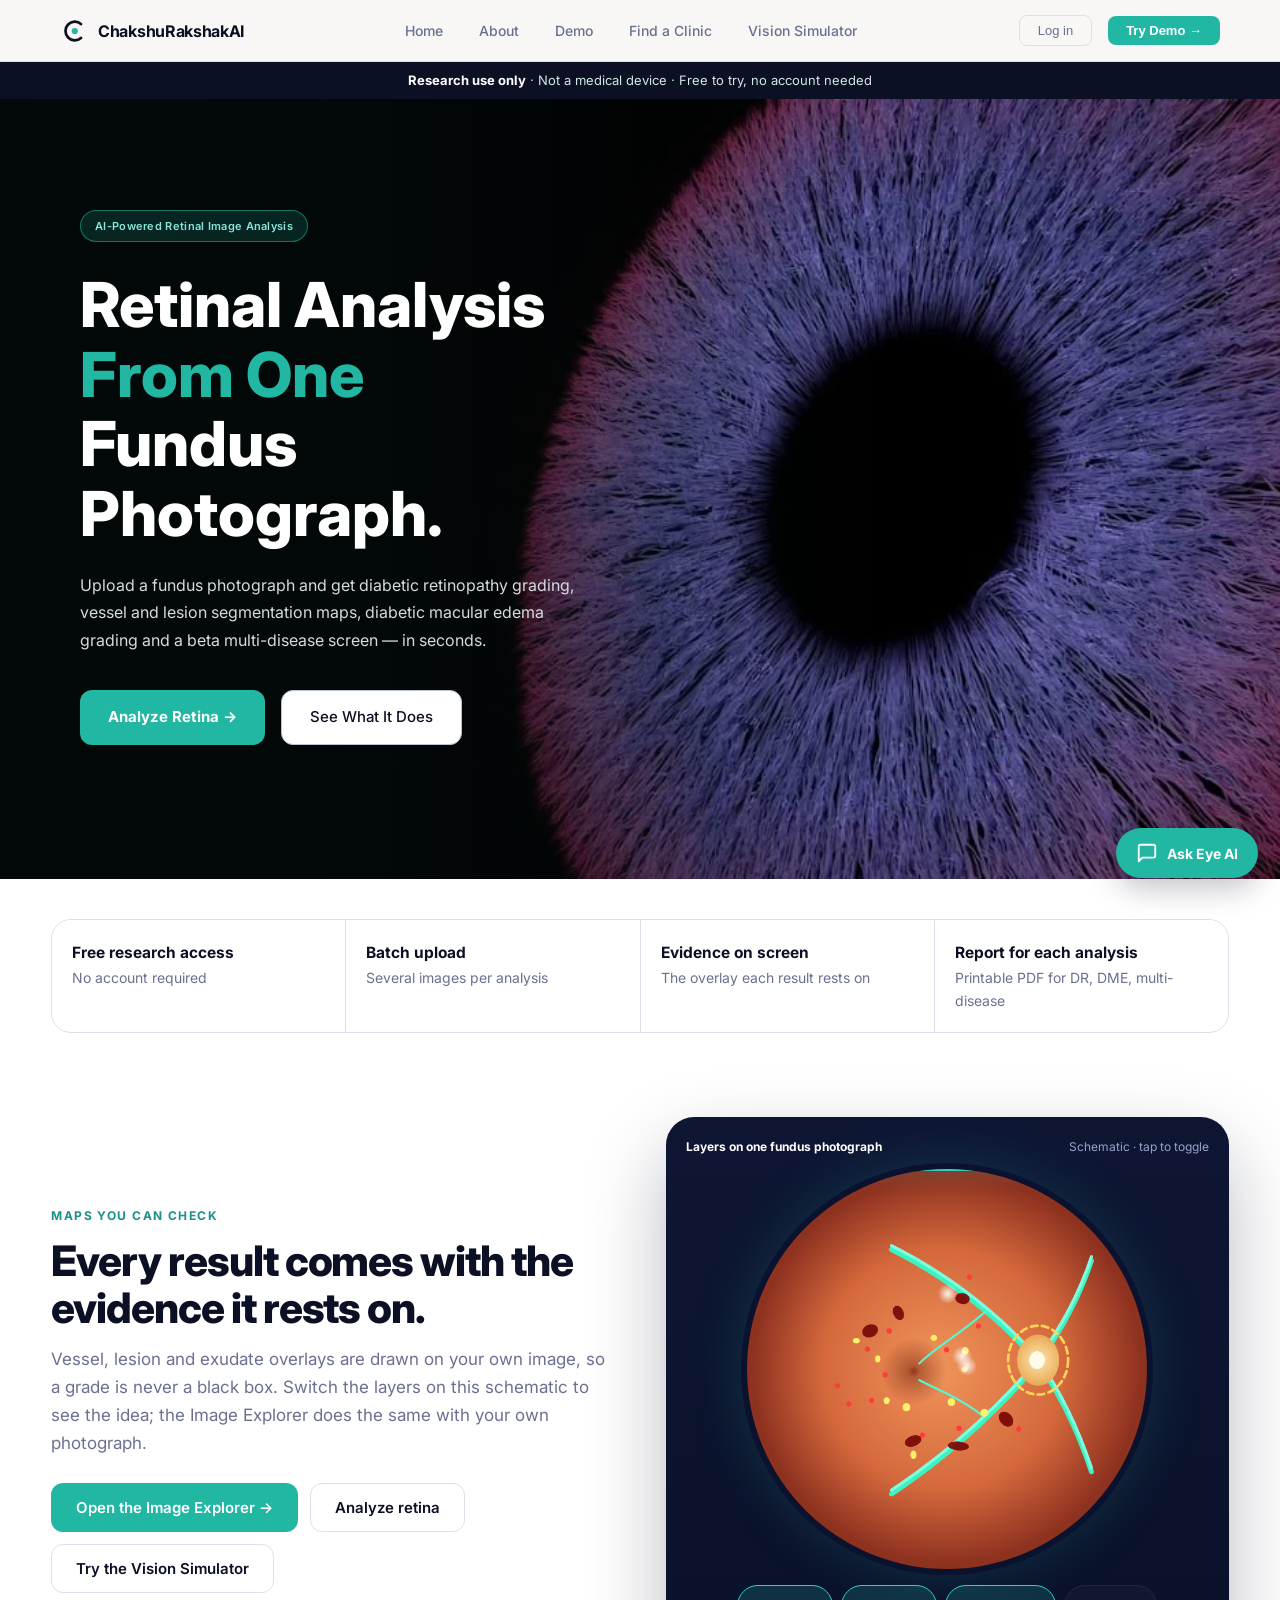
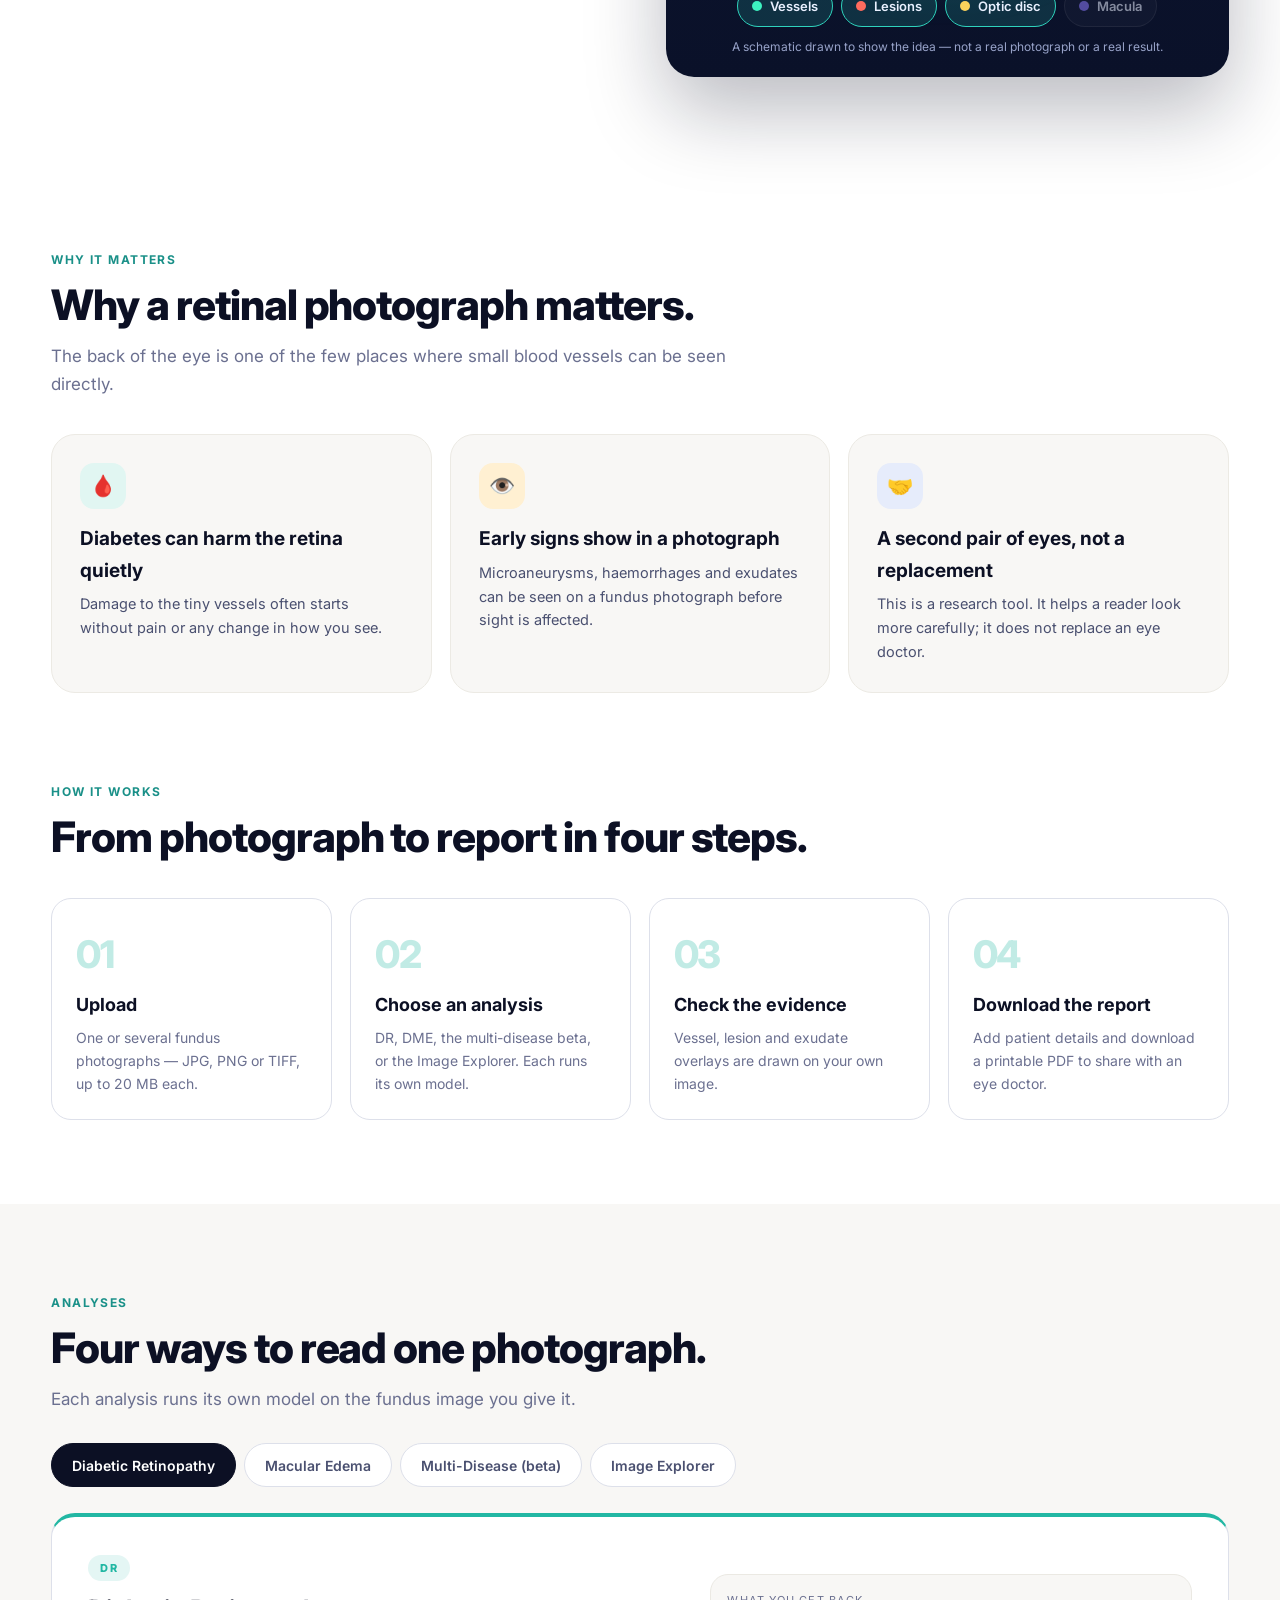
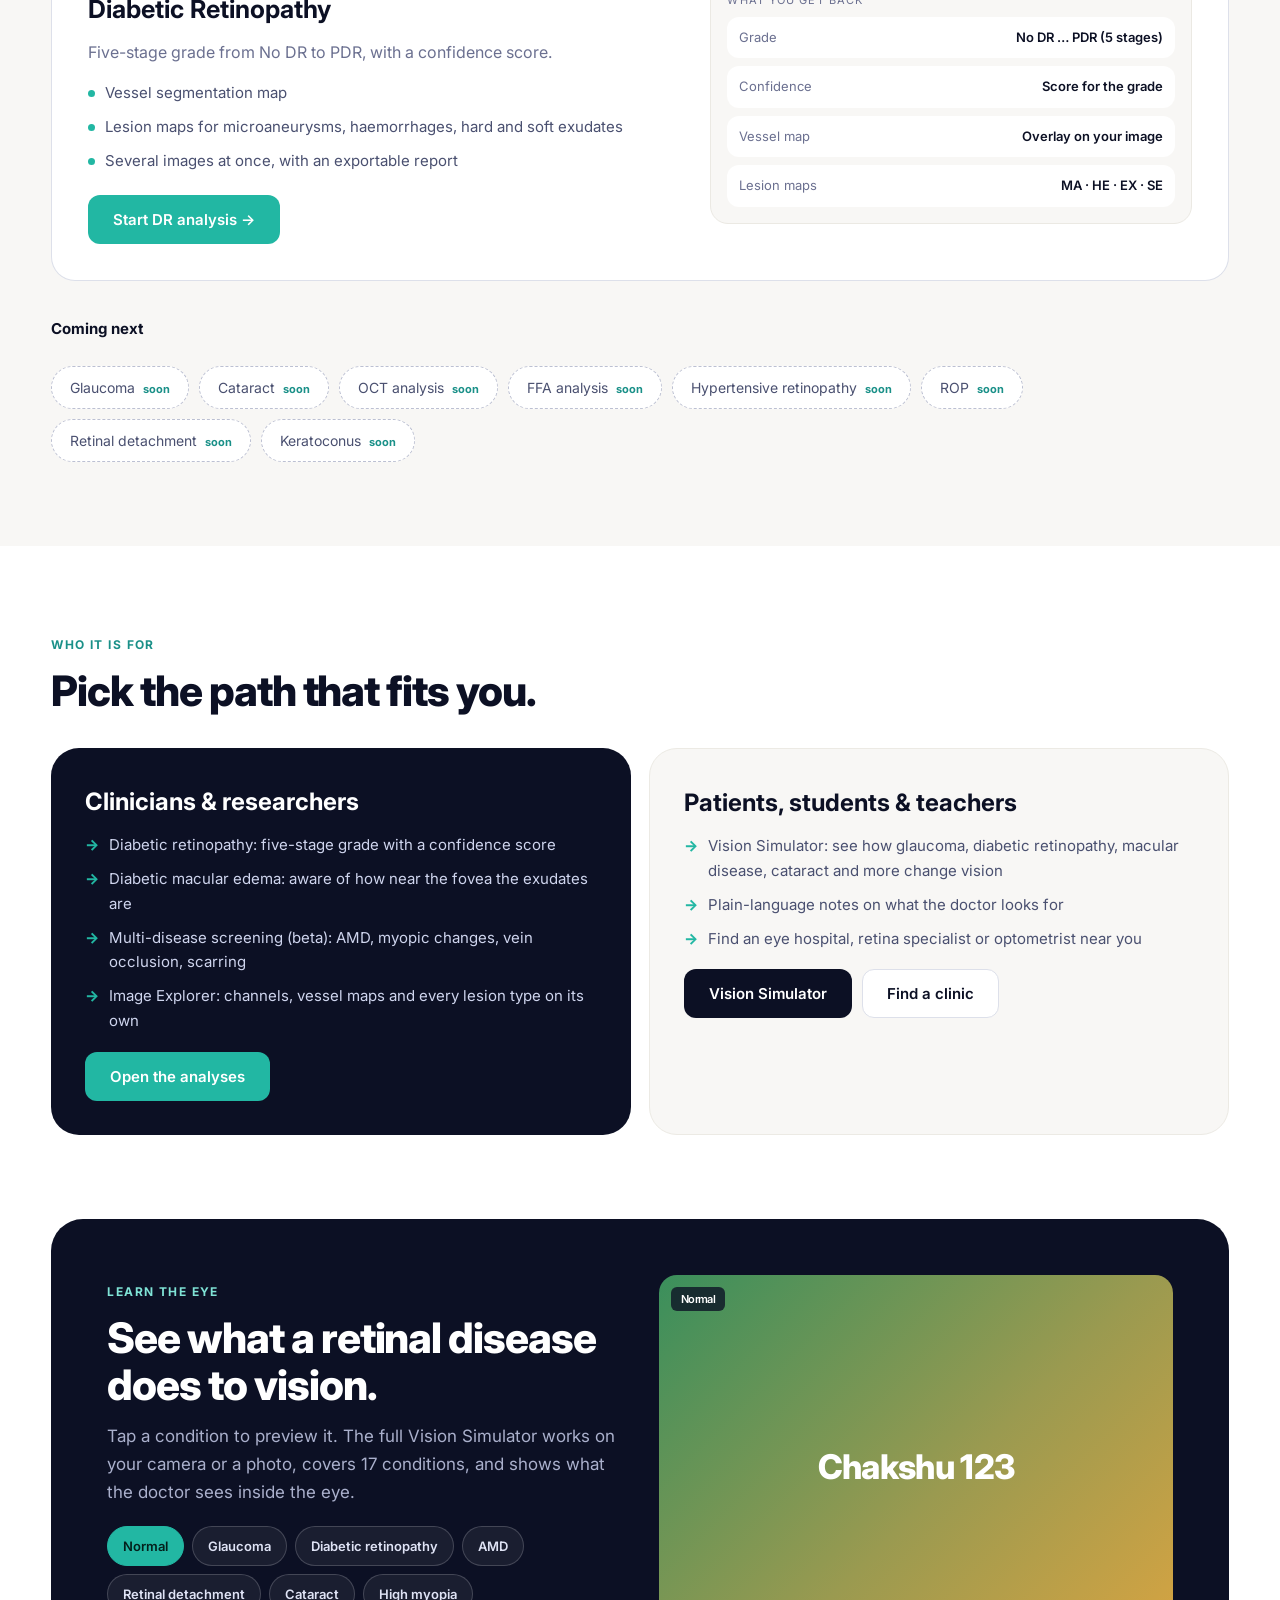
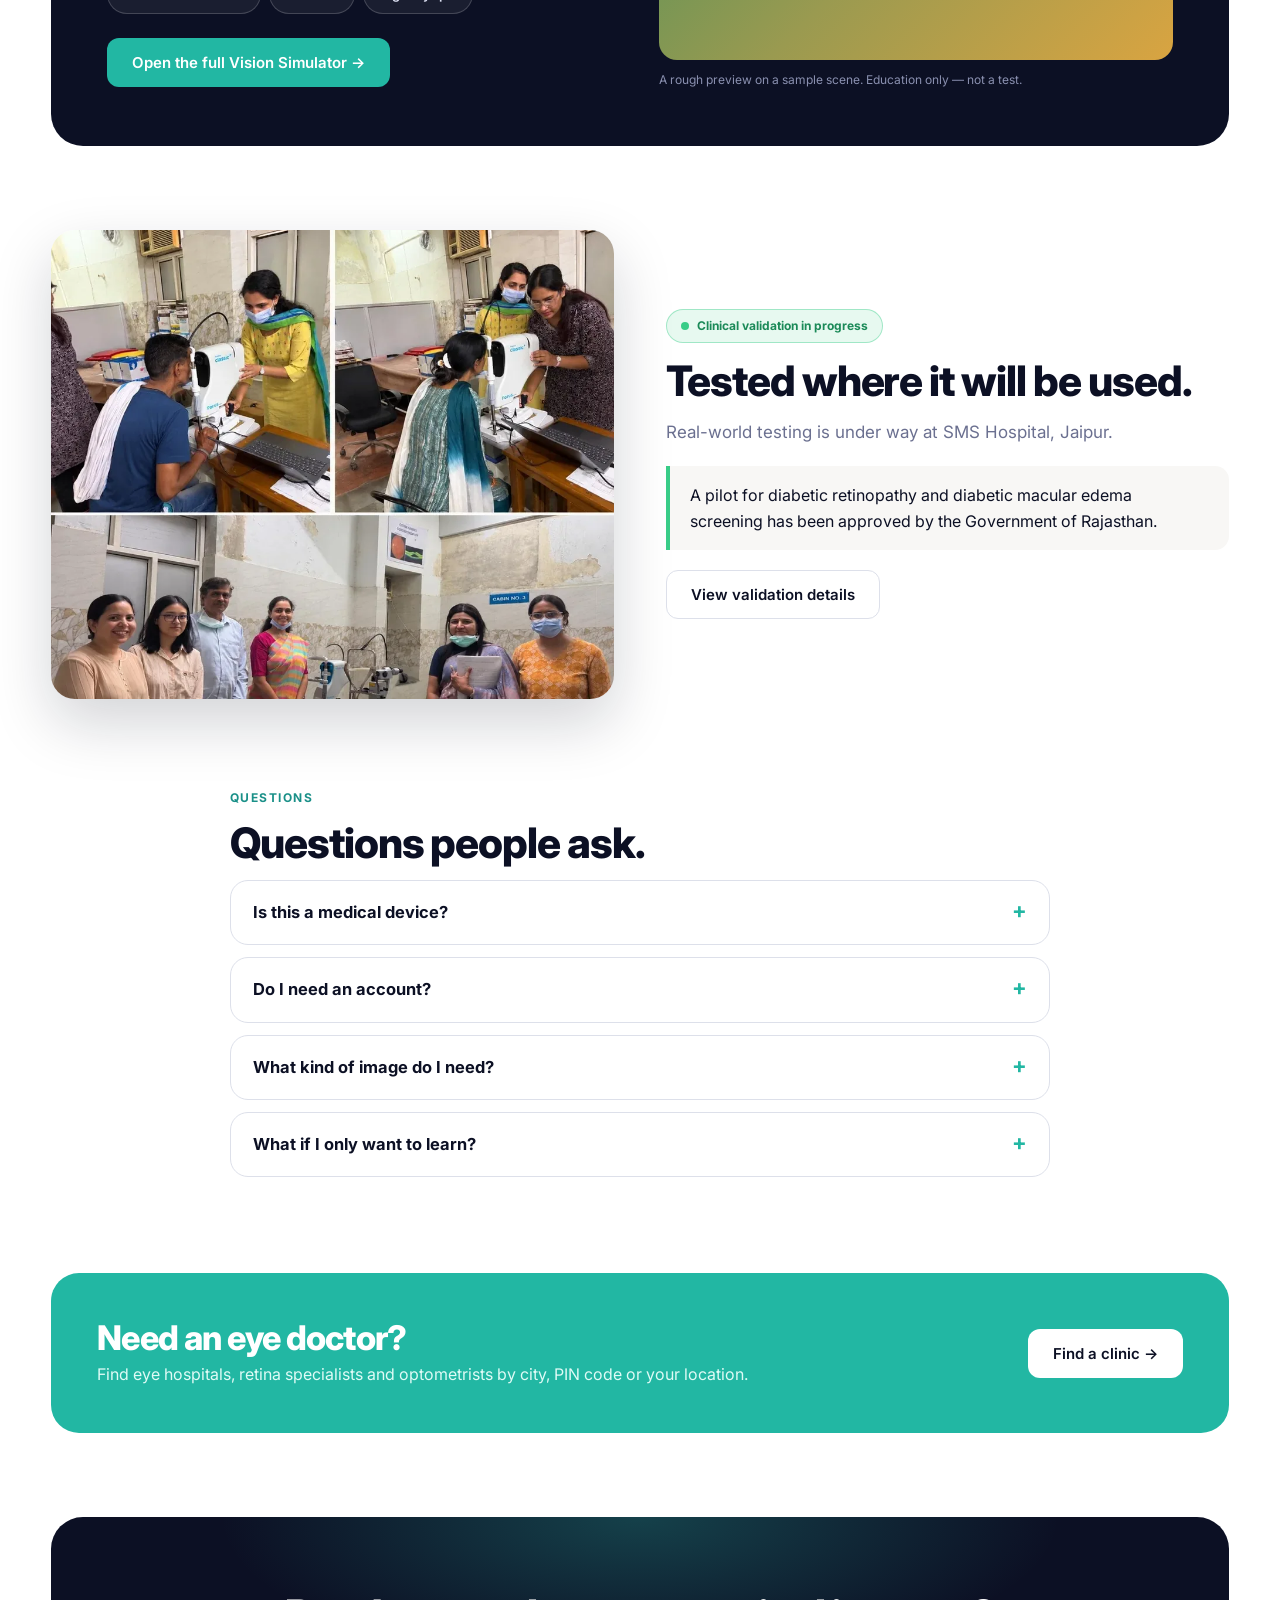
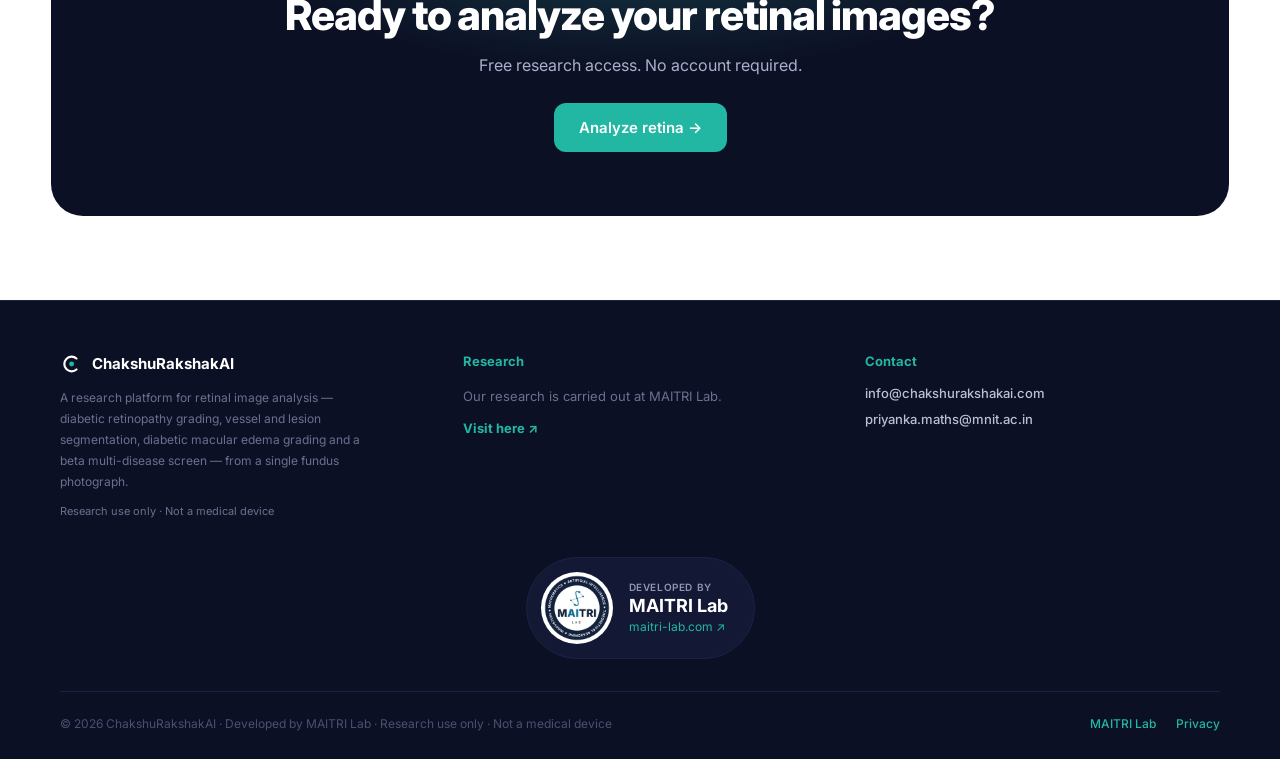
==== commit ecb26ea0: "Move presentations and photos to the Validation page; drop the paper link The home page validation b" ====
--- a/index.html
+++ b/index.html
@@ -1329,6 +1329,7 @@
 @media(max-width:819px){.v5 .bar{padding-right:84px}.v5{padding-bottom:84px}}
 @media(min-width:820px){.v5{padding-bottom:0}}
 .v5 section{scroll-margin-top:84px}
+.v5.v5in{padding-bottom:0;background:transparent}.val-extra{max-width:1180px;margin:64px auto 0}@media(min-width:901px){.val-extra{max-width:90vw}}.v5 .rsrch2{grid-template-columns:repeat(2,minmax(0,1fr))}@media(max-width:940px){.v5 .rsrch2{grid-template-columns:1fr}}
 </style>
 </head>
 <body>
@@ -1485,33 +1486,7 @@
 
 <section id="evidence" style="padding-top:0"><div class="wrap proof">
   <img src="/assets/validation.webp" alt="Screening at SMS Hospital, Jaipur" loading="lazy">
-  <div><span class="live">Clinical validation in progress</span><h2 style="margin-top:14px">Tested where it will be used.</h2><p class="lead">Real-world testing is under way at SMS Hospital, Jaipur.</p><p class="quote">The Directorate of Medical &amp; Health Services, Government of Rajasthan approved the pilot implementation and clinical validation of ChakshuRakshak AI for screening diabetic retinopathy and diabetic macular edema.</p><ol class="phases"><li><span><b>SMS Hospital, Jaipur</b> &mdash; fundus-camera screening and clinical validation against ophthalmologists.</span></li><li><span><b>District Hospital, Tonk</b> &mdash; the next phase of the pilot, at district level.</span></li></ol><p class="fine5">Final diagnosis and treatment stay with qualified ophthalmologists; the AI assists screening.</p><a class="btn btn-g" href="/validation">View validation details</a></div>
-</div></section>
-
-<section id="presentations" style="padding-top:0"><div class="wrap">
-  <span class="eyebrow">Presentations</span>
-  <h2>Shown at four state and national events in 2026.</h2>
-  <p class="lead">ChakshuRakshak AI was showcased at four state and national events in 2026 and recognised for its impact as a scalable AI healthcare solution.</p>
-  <div class="events">
-    <div class="ev"><b>Rajasthan DigiFest 2026</b><span>Live demo and exhibition</span></div>
-    <div class="ev"><b>Regional AI Impact Conference 2026</b><span>Exhibition stall</span></div>
-    <div class="ev"><b>MNIT Industry-Institute Conclave 2026</b><span>Poster and demo</span></div>
-    <div class="ev"><b>State-Level National Technology Day 2026</b><span>Exhibition</span></div>
-  </div>
-  <div class="gal" id="gallery">
-    <figure><img src="https://maitri-lab.com/images/products/event-1.jpg" alt="Live fundus capture demo at the exhibition stall" width="1200" height="900" loading="lazy" decoding="async"><figcaption>Live fundus capture demo at the exhibition stall</figcaption></figure>
-    <figure><img src="https://maitri-lab.com/images/products/event-3.jpg" alt="Team at the MNIT stall with the ChakshuRakshak AI display" width="900" height="1200" loading="lazy" decoding="async"><figcaption>The team at the MNIT stall with the ChakshuRakshak AI display</figcaption></figure>
-    <figure><img src="https://maitri-lab.com/images/products/event-4.jpg" alt="Explaining the ChakshuRakshak AI poster to visitors" width="1200" height="900" loading="lazy" decoding="async"><figcaption>Explaining the poster to visitors</figcaption></figure>
-    <figure><img src="https://maitri-lab.com/images/products/event-2.jpg" alt="Visitors viewing the retinal analysis on screen" width="900" height="1200" loading="lazy" decoding="async"><figcaption>Visitors viewing the retinal analysis on screen</figcaption></figure>
-    <figure><img src="https://maitri-lab.com/images/products/event-5.jpg" alt="ChakshuRakshak AI poster at the MNIT Jaipur stall" width="1200" height="900" loading="lazy" decoding="async"><figcaption>The poster at the MNIT Jaipur stall</figcaption></figure>
-    <figure><img src="https://maitri-lab.com/images/products/event-6.jpg" alt="Team members beside the fundus camera and results screen" width="900" height="1200" loading="lazy" decoding="async"><figcaption>Team members beside the fundus camera and results screen</figcaption></figure>
-  </div>
-  <p class="pvn2">Tap a photo to enlarge it.</p>
-  <div class="rsrch">
-    <div class="rc"><span class="rt">PATENT</span><b>AI-Driven Framework for Diabetic Retinopathy Grading and Related Methods</b><span>Published 28-02-2026 · Reg. No. 202611024093 · Controller General of Patents, Designs &amp; Trade Marks, Government of India</span></div>
-    <div class="rc"><span class="rt">PAPER · SCIENTIFIC REPORTS (NATURE), 2026</span><b>F2D-RetinaNet: a feature-to-decision dual-path network with fractional operators for retinal disease detection and grading</b><a href="https://doi.org/10.1038/s41598-026-75441-z" target="_blank" rel="noopener">Read the paper ↗</a></div>
-    <div class="rc"><span class="rt">THE LAB</span><b>Built on MAITRI Lab research</b><span>All papers, the patent and the team are on the lab's page.</span><a href="https://maitri-lab.com/chakshurakshakai/" target="_blank" rel="noopener">MAITRI Lab: ChakshuRakshak AI ↗</a></div>
-  </div>
+  <div><span class="live">Clinical validation in progress</span><h2 style="margin-top:14px">Tested where it will be used.</h2><p class="lead">Real-world testing is under way at SMS Hospital, Jaipur.</p><p class="quote">A pilot for diabetic retinopathy and diabetic macular edema screening has been approved by the Government of Rajasthan.</p><a class="btn btn-g" href="/validation">View validation details</a></div>
 </div></section>
 
 <section id="faq" style="padding-top:0"><div class="wrap" style="max-width:820px">
@@ -1714,12 +1689,39 @@
           <li><span class="val-dot next">2</span><div><b>District Hospital, Tonk &middot; next phase</b><span>The pilot continues at the district level after the SMS phase.</span></div></li>
         </ul>
         <p class="val-note">Weekly progress reports go to the State Directorate. Final diagnosis and treatment stay with qualified ophthalmologists; the AI assists screening.</p>
-        <a class="val-more" href="https://maitri-lab.com/chakshurakshak.html" target="_blank" rel="noopener">Read more on MAITRI Lab &#8599;</a>
+        <a class="val-more" href="https://maitri-lab.com/chakshurakshakai/" target="_blank" rel="noopener">Read more on MAITRI Lab &#8599;</a>
       </div>
       <figure class="val-fig">
-        <img src="/assets/validation.webp"\1 width="960" height="800" loading="lazy">
+        <img src="/assets/validation.webp" alt="Screening at SMS Hospital, Jaipur" width="960" height="800" loading="lazy">
         <figcaption>Screening and validation with the ophthalmology team at SMS Hospital, Jaipur.</figcaption>
       </figure>
+    </div>
+
+    <div class="val-extra v5 v5in">
+      <section id="presentations" style="padding:0">
+        <span class="eyebrow">Presentations</span>
+        <h2>Shown at four state and national events in 2026.</h2>
+        <p class="lead">ChakshuRakshak AI was showcased at four state and national events in 2026 and recognised for its impact as a scalable AI healthcare solution.</p>
+        <div class="events">
+          <div class="ev"><b>Rajasthan DigiFest 2026</b><span>Live demo and exhibition</span></div>
+          <div class="ev"><b>Regional AI Impact Conference 2026</b><span>Exhibition stall</span></div>
+          <div class="ev"><b>MNIT Industry-Institute Conclave 2026</b><span>Poster and demo</span></div>
+          <div class="ev"><b>State-Level National Technology Day 2026</b><span>Exhibition</span></div>
+        </div>
+        <div class="gal" id="gallery">
+          <figure><img src="https://maitri-lab.com/images/products/event-1.jpg" alt="Live fundus capture demo at the exhibition stall" width="1200" height="900" loading="lazy" decoding="async"><figcaption>Live fundus capture demo at the exhibition stall</figcaption></figure>
+          <figure><img src="https://maitri-lab.com/images/products/event-3.jpg" alt="Team at the MNIT stall with the ChakshuRakshak AI display" width="900" height="1200" loading="lazy" decoding="async"><figcaption>The team at the MNIT stall with the ChakshuRakshak AI display</figcaption></figure>
+          <figure><img src="https://maitri-lab.com/images/products/event-4.jpg" alt="Explaining the ChakshuRakshak AI poster to visitors" width="1200" height="900" loading="lazy" decoding="async"><figcaption>Explaining the poster to visitors</figcaption></figure>
+          <figure><img src="https://maitri-lab.com/images/products/event-2.jpg" alt="Visitors viewing the retinal analysis on screen" width="900" height="1200" loading="lazy" decoding="async"><figcaption>Visitors viewing the retinal analysis on screen</figcaption></figure>
+          <figure><img src="https://maitri-lab.com/images/products/event-5.jpg" alt="ChakshuRakshak AI poster at the MNIT Jaipur stall" width="1200" height="900" loading="lazy" decoding="async"><figcaption>The poster at the MNIT Jaipur stall</figcaption></figure>
+          <figure><img src="https://maitri-lab.com/images/products/event-6.jpg" alt="Team members beside the fundus camera and results screen" width="900" height="1200" loading="lazy" decoding="async"><figcaption>Team members beside the fundus camera and results screen</figcaption></figure>
+        </div>
+        <p class="pvn2">Tap a photo to enlarge it.</p>
+        <div class="rsrch rsrch2">
+          <div class="rc"><span class="rt">PATENT</span><b>AI-Driven Framework for Diabetic Retinopathy Grading and Related Methods</b><span>Published 28-02-2026 &middot; Reg. No. 202611024093 &middot; Controller General of Patents, Designs &amp; Trade Marks, Government of India</span></div>
+          <div class="rc"><span class="rt">THE LAB</span><b>Built on MAITRI Lab research</b><span>The team, the patent and the lab's papers are on the lab's page.</span><a href="https://maitri-lab.com/chakshurakshakai/" target="_blank" rel="noopener">MAITRI Lab: ChakshuRakshak AI &#8599;</a></div>
+        </div>
+      </section>
     </div>
   </div>
 </div>
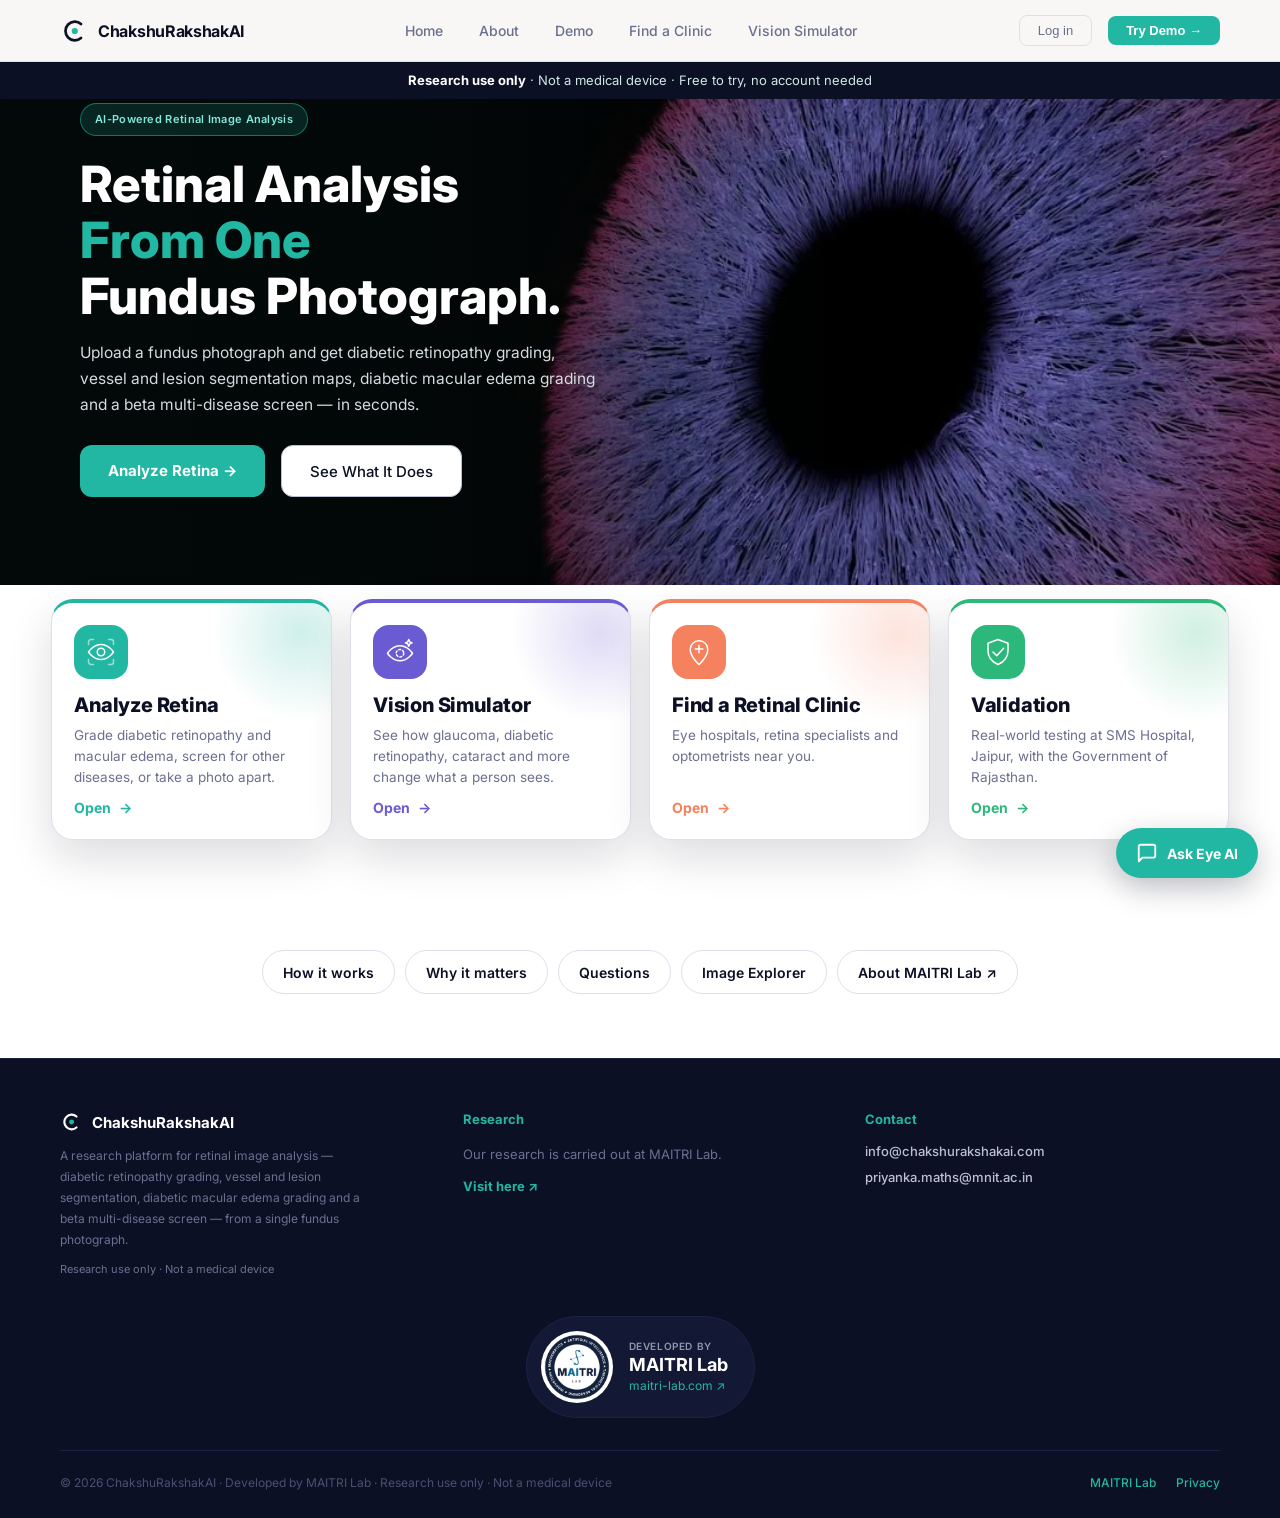
==== commit 828c1088: "Home page as big animated options; details open in sheets; sample text removed from simulator previe" ====
--- a/index.html
+++ b/index.html
@@ -1323,13 +1323,249 @@
   #page-reports > div[style*="max-width:960px"]{max-width:90vw !important;}
   .upload-hero p{max-width:min(720px,90vw);}
 }
-/* Home page (version 5): everything is scoped under .v5 */
+/* Home page (version 6): everything is scoped under .v5 */
 .v5{--navy:#0C1024;--navy2:#111936;--teal:#22B7A3;--teal-d:#1a9088;--teal-l:#2FD3BD;--coral:#F6815E;--amber:#FABD31;--green:#38CC87;--off:#F8F7F5;--white:#fff;--g200:#DDE0EA;--g300:#BCC0D2;--g500:#6B7090;--g600:#4A5070;
-  --dme:#3D7BE0;--beta:#6B5BD2;--expl:#D9822B;--line:rgba(255,255,255,.12)}.v5 *{box-sizing:border-box;margin:0}.v5{font-family:Inter,system-ui,sans-serif;color:var(--navy);background:var(--white);line-height:1.65;-webkit-font-smoothing:antialiased;padding-bottom:84px}@media(min-width:820px){.v5{padding-bottom:0}}.v5 a{color:inherit;text-decoration:none}.v5 .wrap{width:min(1240px,92vw);margin:0 auto}.v5 .btn{display:inline-flex;align-items:center;justify-content:center;gap:8px;font:600 15px Inter;padding:14px 24px;border-radius:12px;border:1px solid transparent;cursor:pointer;min-height:48px;transition:.2s}.v5 .btn-p{background:var(--teal);color:#fff}.v5 .btn-p:hover{background:var(--teal-d)}.v5 .btn-d{background:var(--navy);color:#fff}.v5 .btn-d:hover{background:#1b2350}.v5 .btn-g{background:#fff;border-color:var(--g200);color:var(--navy)}.v5 .btn-g:hover{border-color:var(--teal)}.v5 .eyebrow{font-size:12px;font-weight:700;letter-spacing:.12em;text-transform:uppercase;color:var(--teal-d)}.v5 h2{font-size:clamp(28px,3.4vw,42px);line-height:1.12;font-weight:800;letter-spacing:-.025em;margin:10px 0 14px}.v5 .lead{color:var(--g500);font-size:17px;max-width:62ch}.v5 section{padding:84px 0}.v5 .ann{background:var(--navy);color:#cfe9e4;font-size:13px;text-align:center;padding:8px 12px}.v5 .ann b{color:#fff}.v5 nav{position:sticky;top:0;z-index:60;background:rgba(255,255,255,.92);backdrop-filter:blur(12px);border-bottom:1px solid #eef0f5}.v5 .nav-in{display:flex;align-items:center;justify-content:space-between;height:70px}.v5 .logo{display:flex;align-items:center;gap:10px;font-weight:800;font-size:18px}.v5 .links{display:flex;gap:28px;font-size:14px;font-weight:500;color:var(--g500)}.v5 .links a:hover{color:var(--teal-d)}@media(max-width:900px){.v5 .links{display:none}}@media(max-width:560px){.v5 .nav-cta .btn-g{display:none}.v5 .nav-cta .btn{white-space:nowrap}}.v5 .nav-cta{display:flex;gap:10px}.v5 .hero{padding:64px 0 36px;background:radial-gradient(1100px 520px at 88% -8%,rgba(34,183,163,.16),transparent 62%),linear-gradient(#fff,var(--off))}.v5 .hg{display:grid;grid-template-columns:1fr 1fr;gap:52px;align-items:center}@media(max-width:960px){.v5 .hg{grid-template-columns:1fr;gap:34px}}.v5 .pill{display:inline-flex;gap:8px;align-items:center;background:rgba(34,183,163,.1);border:1px solid rgba(34,183,163,.35);color:var(--teal-d);font-size:12px;font-weight:600;padding:6px 14px;border-radius:999px}.v5 .hero h1{font-size:clamp(38px,5.4vw,66px);line-height:1.04;font-weight:800;letter-spacing:-.035em;margin:18px 0 12px}.v5 .hero h1 span{color:var(--teal)}.v5 .hero .hi{font-size:clamp(18px,2vw,23px);font-weight:700;color:var(--teal-d);margin-bottom:14px}.v5 .ctas{display:flex;gap:12px;flex-wrap:wrap;margin:28px 0 24px}.v5 .facts{display:grid;grid-template-columns:repeat(2,minmax(0,1fr));gap:10px 22px;max-width:520px}.v5 .fact{display:flex;gap:10px;font-size:14px;color:var(--g600)}.v5 .fact i{flex:none;width:22px;height:22px;border-radius:50%;background:rgba(34,183,163,.14);display:grid;place-items:center;color:var(--teal-d);font-style:normal;font-weight:800;font-size:12px}.v5 .stagew{position:relative}.v5 .stage{background:linear-gradient(180deg,#0e1633,#0a1129);border-radius:28px;padding:20px;box-shadow:0 34px 80px rgba(12,16,36,.28);color:#EAF0FF}.v5 .st-top{display:flex;justify-content:space-between;font-size:12px;color:#97A2C8;margin-bottom:12px}.v5 .st-top b{color:#fff}.v5 .cvw{position:relative;border-radius:50%;overflow:hidden;background:#05070f;width:min(100%,400px);aspect-ratio:1;margin:0 auto;box-shadow:0 0 0 6px #0b1230,0 0 60px rgba(47,211,189,.2)}.v5 .cvw canvas{position:absolute;inset:0;width:100%;height:100%}.v5 .scan{position:absolute;left:0;right:0;height:2px;background:linear-gradient(90deg,transparent,var(--teal-l),transparent);box-shadow:0 0 18px var(--teal-l);animation:v5scan 4.5s ease-in-out infinite;z-index:3}@keyframes v5scan{0%{top:6%}50%{top:94%}100%{top:6%}}@media(prefers-reduced-motion:reduce){.v5 .scan{display:none}}.v5 .layers{display:flex;flex-wrap:wrap;gap:8px;justify-content:center;margin-top:16px}.v5 .lay{display:flex;align-items:center;gap:8px;border:1px solid var(--line);background:rgba(255,255,255,.05);color:#EAF0FF;padding:9px 14px;border-radius:999px;font:600 13px Inter;cursor:pointer;min-height:42px}.v5 .lay i{width:10px;height:10px;border-radius:50%}.v5 .lay[aria-pressed="true"]{background:rgba(47,211,189,.16);border-color:var(--teal-l)}.v5 .lay[aria-pressed="false"]{opacity:.55}.v5 .cap{font-size:12px;color:#97A2C8;text-align:center;margin-top:10px}.v5 .float{position:absolute;background:#fff;border:1px solid #eef0f5;border-radius:16px;padding:10px 14px;box-shadow:0 14px 40px rgba(12,16,36,.16);font-size:13px;display:flex;gap:10px;align-items:center;color:var(--navy);z-index:4}.v5 .float b{display:block;font-size:13.5px;line-height:1.2}.v5 .float small{color:var(--g500);font-size:11.5px}.v5 .float .dot{width:34px;height:34px;border-radius:10px;display:grid;place-items:center;color:#fff;font-weight:800;font-size:11px}.v5 .f1{left:-26px;top:8%}.v5 .f2{right:-22px;top:40%}@media(max-width:1100px){.v5 .f1{left:6px}.v5 .f2{right:6px}}@media(max-width:560px){.v5 .float{display:none}}.v5 .ohero{position:relative;min-height:min(100vh,780px);display:flex;align-items:center;overflow:hidden;background:#061410}.v5 .ohero-bg{position:absolute;inset:0;z-index:0}.v5 .ohero-bg img{width:100%;height:100%;object-fit:cover;object-position:45% center;display:block;transform:scaleX(-1)}.v5 .ohero-ov{position:absolute;inset:0;background:linear-gradient(to right, rgba(220,238,230,0.68) 0%, rgba(210,232,222,0.60) 12%, rgba(190,222,208,0.50) 24%, rgba(160,206,188,0.38) 36%, rgba(120,182,160,0.24) 48%, rgba(60,130,105,0.14) 58%, rgba(0,0,0,0.35) 66%, rgba(0,0,0,0.60) 75%, rgba(0,0,0,0.82) 86%, rgba(0,0,0,0.95) 100%)}.v5 .ohero-content{position:relative;z-index:1;padding:0 60px;max-width:660px;margin-left:max(0px,calc((100vw - 1240px)/2))}.v5 .ohero-badge{display:inline-flex;align-items:center;gap:6px;background:rgba(34,183,163,0.1);border:1px solid rgba(34,183,163,0.35);color:var(--teal-d);font-size:11px;font-weight:600;padding:6px 14px;border-radius:20px;margin-bottom:28px;letter-spacing:.3px}.v5 .ohero-h1{font-size:62px;font-weight:800;line-height:1.12;color:var(--navy);margin-bottom:24px;letter-spacing:0}.v5 .ohero-h1 span{color:var(--teal)}.v5 .ohero-sub{font-size:16px;line-height:1.7;color:#0C1024;max-width:520px;margin-bottom:36px}.v5 .ohero-ctas{display:flex;gap:16px;margin-bottom:24px}.v5 .obtn-primary{background:var(--teal);color:#fff;font-size:15px;font-weight:700;padding:14px 28px;border-radius:12px;border:none;cursor:pointer;transition:all .2s;display:inline-flex;align-items:center}.v5 .obtn-primary:hover{background:var(--teal-d);transform:translateY(-1px)}.v5 .obtn-ghost{background:#fff;color:var(--navy);font-size:15px;font-weight:500;padding:14px 28px;border-radius:12px;border:1px solid var(--g300);cursor:pointer;transition:all .2s;display:inline-flex;align-items:center}.v5 .obtn-ghost:hover{background:#F0F1F5}@media(min-width:641px){.v5 .ohero-ov{background:linear-gradient(to right, rgba(4,12,12,.78) 0%, rgba(4,12,12,.62) 30%, rgba(4,12,12,.25) 52%, rgba(4,12,12,0) 68%)}.v5 .ohero-h1{color:#fff}.v5 .ohero-sub{color:#D3DCE0}.v5 .ohero-badge{background:rgba(34,183,163,.16);border-color:rgba(34,183,163,.55);color:#86E6D8}}@media(min-width:641px) and (max-width:900px){.v5 .ohero-ov{background:linear-gradient(to right, rgba(4,12,12,.82) 0%, rgba(4,12,12,.7) 45%, rgba(4,12,12,.3) 70%, rgba(4,12,12,.05) 90%)}}@media(max-width:900px){.v5 .ohero-content{padding:0 24px;max-width:100%;margin-left:0}.v5 .ohero-h1{font-size:46px}}@media(max-width:640px){.v5 .ohero{min-height:auto;padding:64px 0}.v5 .ohero-content{padding:0 16px}.v5 .ohero-h1{font-size:32px;line-height:1.18}.v5 .ohero-sub{font-size:14px}.v5 .ohero-ctas{flex-direction:column;gap:10px}.v5 .ohero-ctas .obtn-primary,.v5 .ohero-ctas .obtn-ghost{width:100%;justify-content:center;text-align:center}}.v5 .events{display:grid;grid-template-columns:repeat(4,minmax(0,1fr));gap:14px;margin-top:30px}@media(max-width:940px){.v5 .events{grid-template-columns:repeat(2,minmax(0,1fr))}}@media(max-width:520px){.v5 .events{grid-template-columns:1fr}}.v5 .ev{background:var(--off);border:1px solid #eceae4;border-radius:20px;padding:20px 22px;display:flex;flex-direction:column;gap:4px;border-top:4px solid var(--teal)}.v5 .ev b{font-size:16px;line-height:1.3}.v5 .ev span{font-size:13.5px;color:var(--g500)}.v5 .gal{column-count:3;column-gap:14px;margin-top:26px}@media(max-width:860px){.v5 .gal{column-count:2}}.v5 .gal figure{break-inside:avoid;margin:0 0 14px;border-radius:18px;overflow:hidden;background:#fff;border:1px solid var(--g200);cursor:zoom-in;transition:.2s}.v5 .gal figure:hover{transform:translateY(-3px);box-shadow:0 16px 40px rgba(12,16,36,.14)}.v5 .gal img{width:100%;height:auto;display:block;background:#e9ecf3}.v5 .gal figcaption{font-size:12.5px;color:var(--g500);padding:10px 14px;line-height:1.45}.v5 .pvn2{font-size:12px;color:var(--g500);margin-top:2px}.v5 .rsrch{display:grid;grid-template-columns:repeat(3,minmax(0,1fr));gap:14px;margin-top:34px}@media(max-width:940px){.v5 .rsrch{grid-template-columns:1fr}}.v5 .rc{background:#fff;border:1px solid var(--g200);border-radius:20px;padding:22px;display:flex;flex-direction:column;gap:8px;font-size:14px;color:var(--g600)}.v5 .rc .rt{font-size:11px;font-weight:800;letter-spacing:.1em;color:var(--teal-d)}.v5 .rc b{font-size:15.5px;line-height:1.35;color:var(--navy)}.v5 .rc a{font-weight:700;color:var(--teal-d);margin-top:auto}.v5 .rc a:hover{text-decoration:underline}.v5 .phases{margin:14px 0 6px;padding:0;list-style:none;display:grid;gap:10px;font-size:14.5px;color:var(--g600);counter-reset:ph}.v5 .phases li{display:flex;gap:12px}.v5 .phases li::before{counter-increment:ph;content:counter(ph);flex:none;width:26px;height:26px;border-radius:50%;background:rgba(34,183,163,.15);color:var(--teal-d);font-weight:800;font-size:13px;display:grid;place-items:center;margin-top:1px}.v5 .fine5{font-size:13px;color:var(--g500);margin-top:8px}.v5 .lb{position:fixed;inset:0;z-index:300;background:rgba(7,11,26,.92);display:flex;align-items:center;justify-content:center;padding:24px;cursor:zoom-out}.v5 .lb img{max-width:100%;max-height:100%;border-radius:12px;box-shadow:0 20px 80px rgba(0,0,0,.6)}.v5 .lb button{position:absolute;right:18px;top:14px;width:44px;height:44px;border-radius:50%;border:0;background:#fff;color:#0C1024;font-size:26px;line-height:1;cursor:pointer}.v5 .strip{display:grid;grid-template-columns:repeat(4,minmax(0,1fr));gap:1px;background:var(--g200);border:1px solid var(--g200);border-radius:20px;overflow:hidden;margin-top:40px;background-clip:padding-box}@media(max-width:800px){.v5 .strip{grid-template-columns:repeat(2,minmax(0,1fr))}}.v5 .strip div{background:#fff;padding:20px;font-size:14px;color:var(--g500)}.v5 .strip b{display:block;color:var(--navy);font-size:15.5px}.v5 .why{display:grid;grid-template-columns:repeat(3,minmax(0,1fr));gap:18px;margin-top:36px}@media(max-width:860px){.v5 .why{grid-template-columns:1fr}}.v5 .wcard{background:var(--off);border:1px solid #eceae4;border-radius:24px;padding:28px}.v5 .wcard .n{width:46px;height:46px;border-radius:14px;display:grid;place-items:center;font-size:21px;margin-bottom:14px}.v5 .wcard h3{font-size:19px;margin-bottom:6px}.v5 .wcard p{font-size:14.5px;color:var(--g600)}.v5 .steps{display:grid;grid-template-columns:repeat(4,minmax(0,1fr));gap:18px;margin-top:38px;counter-reset:s}@media(max-width:940px){.v5 .steps{grid-template-columns:repeat(2,minmax(0,1fr))}}@media(max-width:520px){.v5 .steps{grid-template-columns:1fr}}.v5 .hstep{background:#fff;border:1px solid var(--g200);border-radius:20px;padding:24px}.v5 .hstep::before{counter-increment:s;content:counter(s,decimal-leading-zero);font-weight:800;font-size:38px;color:rgba(34,183,163,.28);letter-spacing:-.04em}.v5 .hstep h3{font-size:18px;margin:4px 0 6px}.v5 .hstep p{font-size:14px;color:var(--g500)}.v5 .mods{background:var(--off)}.v5 .tabs{display:flex;gap:8px;margin:30px 0 20px;overflow-x:auto;padding-bottom:6px;scrollbar-width:none}.v5 .tabs::-webkit-scrollbar{display:none}.v5 .tab{flex:none;border:1px solid var(--g200);background:#fff;color:var(--g600);padding:11px 20px;border-radius:999px;font:600 14px Inter;cursor:pointer;min-height:44px}.v5 .tab[aria-selected="true"]{background:var(--navy);color:#fff;border-color:var(--navy)}.v5 .panel{display:none;grid-template-columns:1.1fr .9fr;gap:34px;background:#fff;border:1px solid var(--g200);border-top:4px solid var(--c,var(--teal));border-radius:24px;padding:36px;align-items:center}.v5 .panel.on{display:grid}@media(max-width:900px){.v5 .panel{padding:22px}.v5 .panel.on{grid-template-columns:1fr}}.v5 .pb{display:inline-block;font-size:11px;font-weight:800;letter-spacing:.12em;color:var(--c,var(--teal));background:color-mix(in srgb,var(--c,var(--teal)) 12%,#fff);padding:4px 12px;border-radius:999px}.v5 .panel h3{font-size:25px;margin:8px 0 8px}.v5 .panel ul{list-style:none;display:grid;gap:9px;margin:16px 0 22px;font-size:15px;color:var(--g600)}.v5 .panel li{display:flex;gap:10px}.v5 .panel li::before{content:"";flex:none;width:7px;height:7px;border-radius:50%;background:var(--c,var(--teal));margin-top:9px}.v5 .mock{background:var(--off);border:1px solid #ebe9e3;border-radius:18px;padding:16px;display:grid;gap:8px;font-size:13px}.v5 .mock .hd{font-size:11px;letter-spacing:.1em;text-transform:uppercase;color:var(--g500)}.v5 .mock .row{display:flex;justify-content:space-between;gap:12px;padding:10px 12px;border-radius:12px;background:#fff;color:var(--g500)}.v5 .mock .row b{color:var(--navy);font-weight:600;text-align:right}.v5 .who{display:grid;grid-template-columns:1fr 1fr;gap:18px;margin-top:34px}@media(max-width:860px){.v5 .who{grid-template-columns:1fr}}.v5 .wcol{border-radius:28px;padding:34px;display:flex;flex-direction:column;gap:12px}.v5 .wcol.a{background:var(--navy);color:#fff}.v5 .wcol.b{background:var(--off);border:1px solid #eceae4}.v5 .wcol h3{font-size:24px}.v5 .wcol ul{list-style:none;display:grid;gap:9px;font-size:15px}.v5 .wcol.a ul{color:#cfd5ee}.v5 .wcol.b ul{color:var(--g600)}.v5 .wcol li{display:flex;gap:10px}.v5 .wcol li::before{content:"→";color:var(--teal);font-weight:800}.v5 .wcol .btns{display:flex;gap:10px;flex-wrap:wrap;margin-top:6px}.v5 .sim{background:var(--navy);color:#fff;border-radius:32px;padding:clamp(28px,5vw,56px);display:grid;grid-template-columns:1fr 1fr;gap:38px;align-items:center}@media(max-width:900px){.v5 .sim{grid-template-columns:1fr}}.v5 .sim h2{color:#fff}.v5 .sim .lead{color:#aab0cc}.v5 .sim .eyebrow{color:#7fe3d6}.v5 .schips{display:flex;flex-wrap:wrap;gap:8px;margin:20px 0 24px}.v5 .sc{border:1px solid rgba(255,255,255,.18);background:rgba(255,255,255,.06);color:#dfe3f5;border-radius:999px;padding:8px 15px;font:600 13px Inter;cursor:pointer;min-height:40px}.v5 .sc[aria-pressed="true"]{background:var(--teal);border-color:var(--teal);color:#04201c}.v5 .pv{position:relative;aspect-ratio:4/3;border-radius:18px;overflow:hidden;background:linear-gradient(135deg,#3a8f5c 0%,#9a9a50 55%,#d9a441 100%);display:grid;place-items:center;font-weight:800;font-size:clamp(20px,3.4vw,34px);color:#fff;letter-spacing:-.02em}.v5 .pv .ov{position:absolute;inset:0;pointer-events:none;transition:.35s}.v5 .pv .tx{position:relative;z-index:1;transition:.35s}.v5 .pv .tg{position:absolute;left:12px;top:12px;z-index:3;background:rgba(12,16,36,.78);font-size:11px;padding:3px 10px;border-radius:6px;font-weight:600}.v5 .pvn{font-size:12px;color:#8a90b0;margin-top:10px}.v5 .road{display:flex;flex-wrap:wrap;gap:10px;margin-top:24px}.v5 .rd{border:1px dashed var(--g300);border-radius:999px;padding:9px 18px;font-size:14px;color:var(--g600);background:#fff}.v5 .rd em{font-style:normal;font-size:11px;color:var(--teal-d);font-weight:700;margin-left:8px}.v5 .proof{display:grid;grid-template-columns:1fr 1fr;gap:52px;align-items:center}@media(max-width:900px){.v5 .proof{grid-template-columns:1fr;gap:28px}}.v5 .proof img{width:100%;border-radius:24px;box-shadow:0 24px 60px rgba(12,16,36,.18);display:block}.v5 .live{display:inline-flex;gap:8px;align-items:center;background:rgba(56,204,135,.12);color:#1b8a58;border:1px solid rgba(56,204,135,.4);padding:6px 14px;border-radius:999px;font-size:12px;font-weight:700}.v5 .live::before{content:"";width:8px;height:8px;border-radius:50%;background:#38CC87;animation:v5pulse 2s infinite}@keyframes v5pulse{0%{box-shadow:0 0 0 0 rgba(56,204,135,.6)}70%{box-shadow:0 0 0 10px rgba(56,204,135,0)}100%{box-shadow:0 0 0 0 rgba(56,204,135,0)}}.v5 .quote{margin:20px 0;padding:16px 20px;border-left:4px solid var(--green);background:var(--off);border-radius:0 14px 14px 0}.v5 details{background:#fff;border:1px solid var(--g200);border-radius:18px;padding:18px 22px;margin-bottom:12px}.v5 summary{font-weight:700;cursor:pointer;font-size:16.5px;list-style:none;display:flex;justify-content:space-between;gap:16px}.v5 summary::after{content:"+";color:var(--teal);font-size:22px;line-height:1}.v5 details[open] summary::after{content:"–"}.v5 details p{margin-top:10px;color:var(--g600);font-size:15px}.v5 .clinic{display:flex;gap:22px;align-items:center;justify-content:space-between;flex-wrap:wrap;background:var(--teal);color:#fff;border-radius:28px;padding:clamp(26px,4vw,46px)}.v5 .clinic h2{color:#fff;margin:0 0 4px;font-size:clamp(24px,3vw,34px)}.v5 .clinic p{color:#dffbf6}.v5 .clinic .btn{background:#fff;color:var(--navy)}.v5 .cta{text-align:center;background:var(--navy);color:#fff;border-radius:32px;padding:64px 24px;background-image:radial-gradient(600px 220px at 50% 0,rgba(47,211,189,.25),transparent 70%)}.v5 .cta h2{color:#fff}.v5 .cta p{color:#aab0cc;margin-bottom:24px}.v5 footer{padding:44px 0 20px;border-top:1px solid #eef0f5;margin-top:84px;font-size:13px;color:var(--g500)}.v5 .foot{display:flex;justify-content:space-between;gap:20px;flex-wrap:wrap}.v5 .bar{position:fixed;left:0;right:0;bottom:0;z-index:70;background:rgba(255,255,255,.96);backdrop-filter:blur(10px);border-top:1px solid var(--g200);padding:10px 14px calc(10px + env(safe-area-inset-bottom));display:flex;gap:10px}.v5 .bar .btn{flex:1;padding:12px 10px;min-height:50px}@media(min-width:820px){.v5 .bar{display:none}}
-@media(max-width:819px){.v5 .bar{padding-right:84px}.v5{padding-bottom:84px}}
-@media(min-width:820px){.v5{padding-bottom:0}}
+  --dme:#3D7BE0;--beta:#6B5BD2;--expl:#D9822B;--line:rgba(255,255,255,.12)}
+.v5 *{box-sizing:border-box;margin:0}
+.v5{font-family:Inter,system-ui,sans-serif;color:var(--navy);background:var(--white);line-height:1.65;-webkit-font-smoothing:antialiased;padding-bottom:84px}
+@media(min-width:820px){.v5{padding-bottom:0}
+}.v5 a{color:inherit;text-decoration:none}
+.v5 .wrap{width:min(1240px,92vw);margin:0 auto}
+.v5 .btn{display:inline-flex;align-items:center;justify-content:center;gap:8px;font:600 15px Inter;padding:14px 24px;border-radius:12px;border:1px solid transparent;cursor:pointer;min-height:48px;transition:.2s}
+.v5 .btn-p{background:var(--teal);color:#fff}
+.v5 .btn-p:hover{background:var(--teal-d)}
+.v5 .btn-d{background:var(--navy);color:#fff}
+.v5 .btn-d:hover{background:#1b2350}
+.v5 .btn-g{background:#fff;border-color:var(--g200);color:var(--navy)}
+.v5 .btn-g:hover{border-color:var(--teal)}
+.v5 .eyebrow{font-size:12px;font-weight:700;letter-spacing:.12em;text-transform:uppercase;color:var(--teal-d)}
+.v5 h2{font-size:clamp(28px,3.4vw,42px);line-height:1.12;font-weight:800;letter-spacing:-.025em;margin:10px 0 14px}
+.v5 .lead{color:var(--g500);font-size:17px;max-width:62ch}
+.v5 section{padding:84px 0}
+.v5 .ann{background:var(--navy);color:#cfe9e4;font-size:13px;text-align:center;padding:8px 12px}
+.v5 .ann b{color:#fff}
+@media(max-width:900px){}@media(max-width:560px){}@media(max-width:960px){}.v5 .stagew{position:relative}
+.v5 .stage{background:linear-gradient(180deg,#0e1633,#0a1129);border-radius:28px;padding:20px;box-shadow:0 34px 80px rgba(12,16,36,.28);color:#EAF0FF}
+.v5 .st-top{display:flex;justify-content:space-between;font-size:12px;color:#97A2C8;margin-bottom:12px}
+.v5 .st-top b{color:#fff}
+.v5 .cvw{position:relative;border-radius:50%;overflow:hidden;background:#05070f;width:min(100%,400px);aspect-ratio:1;margin:0 auto;box-shadow:0 0 0 6px #0b1230,0 0 60px rgba(47,211,189,.2)}
+.v5 .cvw canvas{position:absolute;inset:0;width:100%;height:100%}
+.v5 .scan{position:absolute;left:0;right:0;height:2px;background:linear-gradient(90deg,transparent,var(--teal-l),transparent);box-shadow:0 0 18px var(--teal-l);animation:v5scan 4.5s ease-in-out infinite;z-index:3}
+@keyframes v5scan{0%{top:6%}50%{top:94%}100%{top:6%}}@media(prefers-reduced-motion:reduce){.v5 .scan{display:none}
+}.v5 .layers{display:flex;flex-wrap:wrap;gap:8px;justify-content:center;margin-top:16px}
+.v5 .lay{display:flex;align-items:center;gap:8px;border:1px solid var(--line);background:rgba(255,255,255,.05);color:#EAF0FF;padding:9px 14px;border-radius:999px;font:600 13px Inter;cursor:pointer;min-height:42px}
+.v5 .lay i{width:10px;height:10px;border-radius:50%}
+.v5 .lay[aria-pressed="true"]{background:rgba(47,211,189,.16);border-color:var(--teal-l)}
+.v5 .lay[aria-pressed="false"]{opacity:.55}
+.v5 .cap{font-size:12px;color:#97A2C8;text-align:center;margin-top:10px}
+@media(max-width:1100px){}@media(max-width:560px){}.v5 .ohero{position:relative;min-height:min(100vh,780px);display:flex;align-items:center;overflow:hidden;background:#061410}
+.v5 .ohero-bg{position:absolute;inset:0;z-index:0}
+.v5 .ohero-bg img{width:100%;height:100%;object-fit:cover;object-position:45% center;display:block;transform:scaleX(-1)}
+.v5 .ohero-ov{position:absolute;inset:0;background:linear-gradient(to right, rgba(220,238,230,0.68) 0%, rgba(210,232,222,0.60) 12%, rgba(190,222,208,0.50) 24%, rgba(160,206,188,0.38) 36%, rgba(120,182,160,0.24) 48%, rgba(60,130,105,0.14) 58%, rgba(0,0,0,0.35) 66%, rgba(0,0,0,0.60) 75%, rgba(0,0,0,0.82) 86%, rgba(0,0,0,0.95) 100%)}
+.v5 .ohero-content{position:relative;z-index:1;padding:0 60px;max-width:660px;margin-left:max(0px,calc((100vw - 1240px)/2))}
+.v5 .ohero-badge{display:inline-flex;align-items:center;gap:6px;background:rgba(34,183,163,0.1);border:1px solid rgba(34,183,163,0.35);color:var(--teal-d);font-size:11px;font-weight:600;padding:6px 14px;border-radius:20px;margin-bottom:28px;letter-spacing:.3px}
+.v5 .ohero-h1{font-size:62px;font-weight:800;line-height:1.12;color:var(--navy);margin-bottom:24px;letter-spacing:0}
+.v5 .ohero-h1 span{color:var(--teal)}
+.v5 .ohero-sub{font-size:16px;line-height:1.7;color:#0C1024;max-width:520px;margin-bottom:36px}
+.v5 .ohero-ctas{display:flex;gap:16px;margin-bottom:24px}
+.v5 .obtn-primary{background:var(--teal);color:#fff;font-size:15px;font-weight:700;padding:14px 28px;border-radius:12px;border:none;cursor:pointer;transition:all .2s;display:inline-flex;align-items:center}
+.v5 .obtn-primary:hover{background:var(--teal-d);transform:translateY(-1px)}
+.v5 .obtn-ghost{background:#fff;color:var(--navy);font-size:15px;font-weight:500;padding:14px 28px;border-radius:12px;border:1px solid var(--g300);cursor:pointer;transition:all .2s;display:inline-flex;align-items:center}
+.v5 .obtn-ghost:hover{background:#F0F1F5}
+@media(min-width:641px){.v5 .ohero-ov{background:linear-gradient(to right, rgba(4,12,12,.78) 0%, rgba(4,12,12,.62) 30%, rgba(4,12,12,.25) 52%, rgba(4,12,12,0) 68%)}
+.v5 .ohero-h1{color:#fff}
+.v5 .ohero-sub{color:#D3DCE0}
+.v5 .ohero-badge{background:rgba(34,183,163,.16);border-color:rgba(34,183,163,.55);color:#86E6D8}
+}@media(min-width:641px) and (max-width:900px){.v5 .ohero-ov{background:linear-gradient(to right, rgba(4,12,12,.82) 0%, rgba(4,12,12,.7) 45%, rgba(4,12,12,.3) 70%, rgba(4,12,12,.05) 90%)}
+}@media(max-width:900px){.v5 .ohero-content{padding:0 24px;max-width:100%;margin-left:0}
+.v5 .ohero-h1{font-size:46px}
+}@media(max-width:640px){.v5 .ohero{min-height:auto;padding:64px 0}
+.v5 .ohero-content{padding:0 16px}
+.v5 .ohero-h1{font-size:32px;line-height:1.18}
+.v5 .ohero-sub{font-size:14px}
+.v5 .ohero-ctas{flex-direction:column;gap:10px}
+.v5 .ohero-ctas .obtn-primary,.v5 .ohero-ctas .obtn-ghost{width:100%;justify-content:center;text-align:center}
+}.v5 .events{display:grid;grid-template-columns:repeat(4,minmax(0,1fr));gap:14px;margin-top:30px}
+@media(max-width:940px){.v5 .events{grid-template-columns:repeat(2,minmax(0,1fr))}
+}@media(max-width:520px){.v5 .events{grid-template-columns:1fr}
+}.v5 .ev{background:var(--off);border:1px solid #eceae4;border-radius:20px;padding:20px 22px;display:flex;flex-direction:column;gap:4px;border-top:4px solid var(--teal)}
+.v5 .ev b{font-size:16px;line-height:1.3}
+.v5 .ev span{font-size:13.5px;color:var(--g500)}
+.v5 .gal{column-count:3;column-gap:14px;margin-top:26px}
+@media(max-width:860px){.v5 .gal{column-count:2}
+}.v5 .gal figure{break-inside:avoid;margin:0 0 14px;border-radius:18px;overflow:hidden;background:#fff;border:1px solid var(--g200);cursor:zoom-in;transition:.2s}
+.v5 .gal figure:hover{transform:translateY(-3px);box-shadow:0 16px 40px rgba(12,16,36,.14)}
+.v5 .gal img{width:100%;height:auto;display:block;background:#e9ecf3}
+.v5 .gal figcaption{font-size:12.5px;color:var(--g500);padding:10px 14px;line-height:1.45}
+.v5 .pvn2{font-size:12px;color:var(--g500);margin-top:2px}
+.v5 .rsrch{display:grid;grid-template-columns:repeat(3,minmax(0,1fr));gap:14px;margin-top:34px}
+@media(max-width:940px){.v5 .rsrch{grid-template-columns:1fr}
+}.v5 .rc{background:#fff;border:1px solid var(--g200);border-radius:20px;padding:22px;display:flex;flex-direction:column;gap:8px;font-size:14px;color:var(--g600)}
+.v5 .rc .rt{font-size:11px;font-weight:800;letter-spacing:.1em;color:var(--teal-d)}
+.v5 .rc b{font-size:15.5px;line-height:1.35;color:var(--navy)}
+.v5 .rc a{font-weight:700;color:var(--teal-d);margin-top:auto}
+.v5 .rc a:hover{text-decoration:underline}
+.v5 .phases{margin:14px 0 6px;padding:0;list-style:none;display:grid;gap:10px;font-size:14.5px;color:var(--g600);counter-reset:ph}
+.v5 .phases li{display:flex;gap:12px}
+.v5 .phases li::before{counter-increment:ph;content:counter(ph);flex:none;width:26px;height:26px;border-radius:50%;background:rgba(34,183,163,.15);color:var(--teal-d);font-weight:800;font-size:13px;display:grid;place-items:center;margin-top:1px}
+.v5 .fine5{font-size:13px;color:var(--g500);margin-top:8px}
+.v5 .lb{position:fixed;inset:0;z-index:300;background:rgba(7,11,26,.92);display:flex;align-items:center;justify-content:center;padding:24px;cursor:zoom-out}
+.v5 .lb img{max-width:100%;max-height:100%;border-radius:12px;box-shadow:0 20px 80px rgba(0,0,0,.6)}
+.v5 .lb button{position:absolute;right:18px;top:14px;width:44px;height:44px;border-radius:50%;border:0;background:#fff;color:#0C1024;font-size:26px;line-height:1;cursor:pointer}
+@media(max-width:800px){}.v5 .why{display:grid;grid-template-columns:repeat(3,minmax(0,1fr));gap:18px;margin-top:36px}
+@media(max-width:860px){.v5 .why{grid-template-columns:1fr}
+}.v5 .wcard{background:var(--off);border:1px solid #eceae4;border-radius:24px;padding:28px}
+.v5 .wcard .n{width:46px;height:46px;border-radius:14px;display:grid;place-items:center;font-size:21px;margin-bottom:14px}
+.v5 .wcard h3{font-size:19px;margin-bottom:6px}
+.v5 .wcard p{font-size:14.5px;color:var(--g600)}
+.v5 .steps{display:grid;grid-template-columns:repeat(4,minmax(0,1fr));gap:18px;margin-top:38px;counter-reset:s}
+@media(max-width:940px){.v5 .steps{grid-template-columns:repeat(2,minmax(0,1fr))}
+}@media(max-width:520px){.v5 .steps{grid-template-columns:1fr}
+}.v5 .hstep{background:#fff;border:1px solid var(--g200);border-radius:20px;padding:24px}
+.v5 .hstep::before{counter-increment:s;content:counter(s,decimal-leading-zero);font-weight:800;font-size:38px;color:rgba(34,183,163,.28);letter-spacing:-.04em}
+.v5 .hstep h3{font-size:18px;margin:4px 0 6px}
+.v5 .hstep p{font-size:14px;color:var(--g500)}
+.v5 .tabs{display:flex;gap:8px;margin:30px 0 20px;overflow-x:auto;padding-bottom:6px;scrollbar-width:none}
+.v5 .tabs::-webkit-scrollbar{display:none}
+.v5 .tab{flex:none;border:1px solid var(--g200);background:#fff;color:var(--g600);padding:11px 20px;border-radius:999px;font:600 14px Inter;cursor:pointer;min-height:44px}
+.v5 .tab[aria-selected="true"]{background:var(--navy);color:#fff;border-color:var(--navy)}
+.v5 .panel{display:none;grid-template-columns:1.1fr .9fr;gap:34px;background:#fff;border:1px solid var(--g200);border-top:4px solid var(--c,var(--teal));border-radius:24px;padding:36px;align-items:center}
+.v5 .panel.on{display:grid}
+@media(max-width:900px){.v5 .panel{padding:22px}
+.v5 .panel.on{grid-template-columns:1fr}
+}.v5 .pb{display:inline-block;font-size:11px;font-weight:800;letter-spacing:.12em;color:var(--c,var(--teal));background:color-mix(in srgb,var(--c,var(--teal)) 12%,#fff);padding:4px 12px;border-radius:999px}
+.v5 .panel h3{font-size:25px;margin:8px 0 8px}
+.v5 .panel ul{list-style:none;display:grid;gap:9px;margin:16px 0 22px;font-size:15px;color:var(--g600)}
+.v5 .panel li{display:flex;gap:10px}
+.v5 .panel li::before{content:"";flex:none;width:7px;height:7px;border-radius:50%;background:var(--c,var(--teal));margin-top:9px}
+.v5 .mock{background:var(--off);border:1px solid #ebe9e3;border-radius:18px;padding:16px;display:grid;gap:8px;font-size:13px}
+.v5 .mock .hd{font-size:11px;letter-spacing:.1em;text-transform:uppercase;color:var(--g500)}
+.v5 .mock .row{display:flex;justify-content:space-between;gap:12px;padding:10px 12px;border-radius:12px;background:#fff;color:var(--g500)}
+.v5 .mock .row b{color:var(--navy);font-weight:600;text-align:right}
+@media(max-width:860px){}@media(max-width:900px){}.v5 .schips{display:flex;flex-wrap:wrap;gap:8px;margin:20px 0 24px}
+.v5 .sc{border:1px solid rgba(255,255,255,.18);background:rgba(255,255,255,.06);color:#dfe3f5;border-radius:999px;padding:8px 15px;font:600 13px Inter;cursor:pointer;min-height:40px}
+.v5 .sc[aria-pressed="true"]{background:var(--teal);border-color:var(--teal);color:#04201c}
+.v5 .pv{position:relative;aspect-ratio:4/3;border-radius:18px;overflow:hidden;background:linear-gradient(135deg,#3a8f5c 0%,#9a9a50 55%,#d9a441 100%);display:grid;place-items:center;font-weight:800;font-size:clamp(20px,3.4vw,34px);color:#fff;letter-spacing:-.02em}
+.v5 .pv .ov{position:absolute;inset:0;pointer-events:none;transition:.35s}
+.v5 .pv .tx{position:relative;z-index:1;transition:.35s}
+.v5 .pv .tg{position:absolute;left:12px;top:12px;z-index:3;background:rgba(12,16,36,.78);font-size:11px;padding:3px 10px;border-radius:6px;font-weight:600}
+.v5 .pvn{font-size:12px;color:#8a90b0;margin-top:10px}
+@media(max-width:900px){}.v5 .live{display:inline-flex;gap:8px;align-items:center;background:rgba(56,204,135,.12);color:#1b8a58;border:1px solid rgba(56,204,135,.4);padding:6px 14px;border-radius:999px;font-size:12px;font-weight:700}
+.v5 .live::before{content:"";width:8px;height:8px;border-radius:50%;background:#38CC87;animation:v5pulse 2s infinite}
+@keyframes v5pulse{0%{box-shadow:0 0 0 0 rgba(56,204,135,.6)}70%{box-shadow:0 0 0 10px rgba(56,204,135,0)}100%{box-shadow:0 0 0 0 rgba(56,204,135,0)}}.v5 .quote{margin:20px 0;padding:16px 20px;border-left:4px solid var(--green);background:var(--off);border-radius:0 14px 14px 0}
+.v5 details{background:#fff;border:1px solid var(--g200);border-radius:18px;padding:18px 22px;margin-bottom:12px}
+.v5 summary{font-weight:700;cursor:pointer;font-size:16.5px;list-style:none;display:flex;justify-content:space-between;gap:16px}
+.v5 summary::after{content:"+";color:var(--teal);font-size:22px;line-height:1}
+.v5 details[open] summary::after{content:"–"}
+.v5 details p{margin-top:10px;color:var(--g600);font-size:15px}
+@media(min-width:820px){}.v5 .v5{padding-bottom:0}
+.v5 .hx-hero{min-height:clamp(400px,54vh,500px);padding-bottom:84px}
+.v5 .hx-hero .ohero-h1{font-size:50px;margin-bottom:16px}
+.v5 .hx-hero .ohero-badge{margin-bottom:20px}
+.v5 .hx-hero .ohero-sub{margin-bottom:26px;font-size:15.5px}
+.v5 .hx-hero .ohero-ctas{margin-bottom:0}
+.v5 .obtn-ghost{font-family:inherit}
+@media(max-width:900px){.v5 .hx-hero .ohero-h1{font-size:40px}
+}@media(max-width:640px){.v5 .hx-hero{min-height:auto;padding:40px 0 92px}
+.v5 .hx-hero .ohero-h1{font-size:30px}
+.v5 .hx-hero .ohero-sub{font-size:14px}
+}.v5 .hx-tiles{width:min(1240px,92vw);margin:-70px auto 0;display:grid;grid-template-columns:repeat(4,minmax(0,1fr));gap:18px;position:relative;z-index:5}
+@media(max-width:900px){.v5 .hx-tiles{grid-template-columns:repeat(2,minmax(0,1fr));gap:12px;margin-top:-64px}
+}.v5 .hx-tile{--c:#22B7A3;position:relative;overflow:hidden;text-align:left;font:inherit;cursor:pointer;background:#fff;border:1px solid var(--g200);border-top:4px solid var(--c);border-radius:22px;padding:22px 22px 20px;display:flex;flex-direction:column;gap:8px;min-height:212px;box-shadow:0 18px 44px rgba(12,16,36,.14);color:var(--navy);animation:hxup .7s cubic-bezier(.2,.8,.2,1) backwards;animation-delay:calc(var(--d) * 110ms + 120ms);transition:transform .25s cubic-bezier(.2,.8,.2,1),box-shadow .25s,border-color .25s;-webkit-tap-highlight-color:transparent}
+.v5 .hx-tile::before{content:"";position:absolute;right:-60px;top:-60px;width:180px;height:180px;border-radius:50%;background:radial-gradient(circle,color-mix(in srgb,var(--c) 22%,transparent),transparent 70%);transition:transform .5s;pointer-events:none}
+.v5 .hx-tile::after{content:"";position:absolute;top:0;left:-60%;width:40%;height:100%;background:linear-gradient(100deg,transparent,rgba(255,255,255,.75),transparent);transform:skewX(-18deg);transition:left .8s;pointer-events:none}
+.v5 .hx-tile:hover,.v5 .hx-tile:focus-visible{transform:translateY(-8px);box-shadow:0 28px 60px rgba(12,16,36,.2);border-color:var(--c)}
+.v5 .hx-tile:hover::before{transform:scale(1.35)}
+.v5 .hx-tile:hover::after{left:130%}
+.v5 .hx-tile:active{transform:translateY(-3px) scale(.985)}
+.v5 .hx-tile:focus-visible{outline:3px solid color-mix(in srgb,var(--c) 55%,#fff);outline-offset:3px}
+.v5 .hx-ico{position:relative;width:54px;height:54px;border-radius:16px;display:grid;place-items:center;color:#fff;background:var(--c);flex:none;margin-bottom:6px;transition:transform .35s cubic-bezier(.3,1.6,.5,1)}
+.v5 .hx-ico svg{width:30px;height:30px}
+.v5 .hx-ico::after{content:"";position:absolute;inset:-6px;border-radius:20px;border:2px solid var(--c);opacity:0;animation:hxring 2.8s ease-out infinite;animation-delay:calc(var(--d) * 350ms)}
+.v5 .hx-tile:hover .hx-ico{transform:rotate(-8deg) scale(1.12)}
+.v5 .hx-t{font-size:20px;font-weight:800;letter-spacing:-.01em;line-height:1.2}
+.v5 .hx-s{font-size:13.5px;line-height:1.55;color:var(--g500);flex:1}
+.v5 .hx-go{display:inline-flex;align-items:center;gap:8px;font-weight:700;font-size:14px;color:var(--c)}
+.v5 .hx-go i{font-style:normal;display:inline-block;transition:transform .25s}
+.v5 .hx-tile:hover .hx-go i{transform:translateX(7px)}
+.v5 .hx-tile .rp{position:absolute;border-radius:50%;background:color-mix(in srgb,var(--c) 30%,transparent);transform:translate(-50%,-50%) scale(0);animation:hxrp .6s ease-out forwards;pointer-events:none;width:30px;height:30px}
+@keyframes hxup{from{opacity:0;transform:translateY(30px)}to{opacity:1;transform:none}}@keyframes hxring{0%{opacity:.55;transform:scale(.9)}70%,100%{opacity:0;transform:scale(1.35)}}@keyframes hxrp{to{transform:translate(-50%,-50%) scale(14);opacity:0}}@media(max-width:640px){.v5 .hx-tile{min-height:0;padding:16px 14px 14px;border-radius:18px}
+.v5 .hx-ico{width:44px;height:44px;border-radius:13px}
+.v5 .hx-ico svg{width:24px;height:24px}
+.v5 .hx-t{font-size:16.5px}
+.v5 .hx-s{font-size:12.5px}
+}.v5 .hx-pills{width:min(1240px,92vw);margin:26px auto 64px;display:flex;flex-wrap:wrap;gap:10px;justify-content:center}
+.v5 .hx-pills button,.v5 .hx-pills a{font:600 14px Inter;color:var(--navy);background:#fff;border:1px solid var(--g200);border-radius:999px;padding:11px 20px;min-height:44px;cursor:pointer;transition:.2s;display:inline-flex;align-items:center;animation:hxup .6s backwards;animation-delay:.65s}
+.v5 .hx-pills button:hover,.v5 .hx-pills a:hover{border-color:var(--teal);color:var(--teal-d);transform:translateY(-2px);box-shadow:0 8px 20px rgba(12,16,36,.08)}
+@media(max-width:640px){.v5 .hx-pills{flex-wrap:nowrap;overflow-x:auto;justify-content:flex-start;padding-bottom:6px;scrollbar-width:none;margin-bottom:44px}
+.v5 .hx-pills::-webkit-scrollbar{display:none}
+.v5 .hx-pills>*{flex:none}
+}.v5 .hx-sheet{position:fixed;inset:0;z-index:300;display:flex;align-items:center;justify-content:center;padding:18px;visibility:hidden;pointer-events:none}
+.v5 .hx-sheet[hidden]{display:none}
+.v5 .hx-sheet.show{visibility:visible;pointer-events:auto}
+.v5 .hx-back{position:absolute;inset:0;background:rgba(7,11,26,.55);backdrop-filter:blur(8px);-webkit-backdrop-filter:blur(8px);opacity:0;transition:opacity .3s}
+.v5 .hx-sheet.show .hx-back{opacity:1}
+.v5 .hx-card{position:relative;width:min(1120px,100%);max-height:calc(100vh - 36px);overflow:auto;overscroll-behavior:contain;background:#fff;border-radius:28px;padding:clamp(22px,3.4vw,44px);box-shadow:0 40px 120px rgba(0,0,0,.45);transform:translateY(40px) scale(.96);opacity:0;transition:transform .42s cubic-bezier(.2,.9,.2,1),opacity .3s}
+.v5 .hx-sheet.show .hx-card{transform:none;opacity:1}
+.v5 .hx-narrow{width:min(920px,100%)}
+.v5 .hx-x{position:absolute;right:16px;top:14px;width:42px;height:42px;border-radius:50%;border:1px solid var(--g200);background:#fff;font-size:26px;line-height:1;cursor:pointer;color:var(--navy);transition:.25s;z-index:2}
+.v5 .hx-x:hover{background:var(--navy);color:#fff;transform:rotate(90deg)}
+.v5 .hx-card h2{padding-right:48px;margin-top:8px}
+.v5 .hx-two{display:grid;grid-template-columns:minmax(0,1.15fr) minmax(0,.85fr);gap:30px;align-items:start;margin-top:22px}
+.v5 .hx-even{grid-template-columns:repeat(2,minmax(0,1fr));align-items:center}
+@media(max-width:860px){.v5 .hx-two,.v5 .hx-even{grid-template-columns:minmax(0,1fr)}
+}.v5 .hx-card .tabs{margin-top:6px;flex-wrap:wrap;overflow:visible}
+.v5 .hx-card .panel.on{grid-template-columns:minmax(0,1fr);padding:24px}
+.v5 .hx-card .stage{padding:16px}
+.v5 .hx-card .cvw{width:min(100%,340px)}
+.v5 .hx-card .steps{margin-top:26px}
+.v5 .hx-card .why{margin-top:24px}
+.v5 .hx-card details{margin-top:12px}
+.v5 .hx-card .events{margin-top:26px}
+.v5 .hx-foot{display:flex;align-items:center;gap:16px;flex-wrap:wrap;margin-top:28px}
+.v5 .hx-note{font-size:13px;color:var(--g500)}
+.v5 .hx-photo{width:100%;height:auto;border-radius:20px;box-shadow:0 20px 50px rgba(12,16,36,.18);display:block}
+.v5 .hx-list{list-style:none;display:grid;gap:10px;margin:18px 0 24px;padding:0;color:var(--g600);font-size:15px}
+.v5 .hx-list li{display:flex;gap:10px}
+.v5 .hx-list li::before{content:"✓";color:var(--teal-d);font-weight:800}
+.v5 .hx-map{position:relative;aspect-ratio:4/3;border-radius:22px;overflow:hidden;border:1px solid var(--g200);background-color:#eef7f4;background-image:linear-gradient(rgba(34,183,163,.14) 1px,transparent 1px),linear-gradient(90deg,rgba(34,183,163,.14) 1px,transparent 1px);background-size:36px 36px}
+.v5 .hx-map .p{position:absolute;width:26px;height:26px;border-radius:50% 50% 50% 0;transform:rotate(-45deg);background:#F6815E;box-shadow:0 6px 14px rgba(246,129,94,.5);animation:hxbob 2.4s ease-in-out infinite}
+.v5 .hx-map .p::after{content:"";position:absolute;inset:7px;border-radius:50%;background:#fff}
+.v5 .hx-map .p1{left:22%;top:26%}
+.v5 .hx-map .p2{left:62%;top:20%;animation-delay:.5s}
+.v5 .hx-map .p3{left:48%;top:56%;animation-delay:1s}
+.v5 .hx-map .me{position:absolute;left:30%;top:68%;width:16px;height:16px;border-radius:50%;background:#3D7BE0;animation:hxpulse2 2s ease-out infinite}
+@keyframes hxbob{0%,100%{transform:rotate(-45deg) translate(0,0)}50%{transform:rotate(-45deg) translate(3px,-9px)}}@keyframes hxpulse2{0%{box-shadow:0 0 0 0 rgba(61,123,224,.55)}100%{box-shadow:0 0 0 18px rgba(61,123,224,0)}}@media(max-width:640px){.v5 .hx-sheet{padding:8px}
+.v5 .hx-card{max-height:calc(100vh - 16px);border-radius:22px;padding:20px 16px}
+.v5 .hx-card .panel.on{padding:16px}
+}.v5 .hx-card .sc{background:#fff;border-color:var(--g200);color:var(--navy);transition:.2s}
+.v5 .hx-card .sc:hover{border-color:var(--teal);transform:translateY(-1px)}
+.v5 .hx-card .sc[aria-pressed="true"]{background:var(--teal);border-color:var(--teal);color:#04201c}
+.v5 .hx-card .pvn{color:var(--g500)}
+.v5 .pv .ov{z-index:2}
+.v5 .pv .tx.scene{position:absolute;inset:0;display:block;font-size:0;background:linear-gradient(#9fd2ff 0,#dff1ff 56%,#8fcf6a 56%,#5fae3f 100%)}
+.v5 .scene i{position:absolute;display:block}
+.v5 .scene .sun{right:10%;top:9%;width:13%;aspect-ratio:1;border-radius:50%;background:#ffd84a;box-shadow:0 0 36px 10px rgba(255,216,74,.55)}
+.v5 .scene .hill{left:-10%;bottom:36%;width:70%;height:22%;border-radius:50% 50% 0 0;background:#6fbf55}
+.v5 .scene .house{left:12%;bottom:30%;width:24%;height:26%;background:#f0b87e}
+.v5 .scene .roof{left:9%;bottom:56%;width:30%;height:15%;background:#b8483a;clip-path:polygon(50% 0,100% 100%,0 100%)}
+.v5 .scene .door{left:21%;bottom:30%;width:5%;height:12%;background:#7a4a2a}
+.v5 .scene .win{left:29%;bottom:40%;width:5%;height:7%;background:#cde8ff}
+.v5 .scene .trunk{left:46%;bottom:30%;width:2.6%;height:16%;background:#7b5a34}
+.v5 .scene .crown{left:41.5%;bottom:42%;width:12%;aspect-ratio:1;border-radius:50%;background:#2f8f46}
+.v5 .scene .pole{right:16%;bottom:20%;width:1.8%;height:44%;background:#3a3f4d}
+.v5 .scene .lt{right:14.4%;width:5%;aspect-ratio:1;border-radius:50%}
+.v5 .scene .lt.r{bottom:55%;background:#ef3b3b}
+.v5 .scene .lt.a{bottom:49.5%;background:#ffb21e}
+.v5 .scene .lt.g{bottom:44%;background:#30c25b}
+@media(prefers-reduced-motion:reduce){.v5 .hx-tile,.v5 .hx-pills>*{animation:none}
+.v5 .hx-ico::after,.v5 .hx-map .p,.v5 .hx-map .me{animation:none}
+.v5 .hx-card,.v5 .hx-back{transition:none}
+.v5 .hx-tile:hover{transform:none}
+}
 .v5 section{scroll-margin-top:84px}
 .v5.v5in{padding-bottom:0;background:transparent}.val-extra{max-width:1180px;margin:64px auto 0}@media(min-width:901px){.val-extra{max-width:90vw}}.v5 .rsrch2{grid-template-columns:repeat(2,minmax(0,1fr))}@media(max-width:940px){.v5 .rsrch2{grid-template-columns:1fr}}
+html.hx-lock{overflow:hidden}
 </style>
 </head>
 <body>
@@ -1381,7 +1617,8 @@
   <!-- HERO — eye image as full bg -->
   <div class="v5">
 <div class="ann"><b>Research use only</b> · Not a medical device · Free to try, no account needed</div>
-<header class="ohero" id="top">
+
+<header class="ohero hx-hero" id="top">
   <div class="ohero-bg">
     <img src="/assets/eye-hero.webp" alt="Close-up retinal iris" width="1080" height="570" fetchpriority="high" decoding="async">
     <div class="ohero-ov"></div>
@@ -1392,117 +1629,195 @@
     <p class="ohero-sub">Upload a fundus photograph and get diabetic retinopathy grading, vessel and lesion segmentation maps, diabetic macular edema grading and a beta multi-disease screen &mdash; in seconds.</p>
     <div class="ohero-ctas">
       <a class="obtn-primary" href="/demo" data-gate="1">Analyze Retina →</a>
-      <a class="obtn-ghost" href="#features">See What It Does</a>
+      <button type="button" class="obtn-ghost" data-sheet="analyze">See What It Does</button>
     </div>
   </div>
 </header>
 
-<div class="wrap"><div class="strip">
-  <div><b>Free research access</b>No account required</div>
-  <div><b>Batch upload</b>Several images per analysis</div>
-  <div><b>Evidence on screen</b>The overlay each result rests on</div>
-  <div><b>Report for each analysis</b>Printable PDF for DR, DME, multi-disease</div>
-</div></div>
-
-<section id="evidence-layers"><div class="wrap hg">
-  <div>
-    <span class="eyebrow">Maps you can check</span>
-    <h2>Every result comes with the evidence it rests on.</h2>
-    <p class="lead">Vessel, lesion and exudate overlays are drawn on your own image, so a grade is never a black box. Switch the layers on this schematic to see the idea; the Image Explorer does the same with your own photograph.</p>
-    <div class="ctas" style="display:flex;gap:12px;flex-wrap:wrap;margin:26px 0 0"><a class="btn btn-p" href="/image-explorer">Open the Image Explorer →</a><a class="btn btn-g" href="/demo">Analyze retina</a><a class="btn btn-g" href="/vision-simulator">Try the Vision Simulator</a></div>
+<section class="hx-tiles" id="features" aria-label="What would you like to do?">
+  <button type="button" class="hx-tile" data-sheet="analyze" style="--c:#22B7A3;--d:0">
+    <span class="hx-ico"><svg viewBox="0 0 48 48" fill="none" stroke="currentColor" stroke-width="2.4" stroke-linecap="round" stroke-linejoin="round" aria-hidden="true"><path d="M4 24s7.5-12 20-12 20 12 20 12-7.5 12-20 12S4 24 4 24z"/><circle cx="24" cy="24" r="6"/><path d="M4 12V8a4 4 0 0 1 4-4h4M36 4h4a4 4 0 0 1 4 4v4M44 36v4a4 4 0 0 1-4 4h-4M12 44H8a4 4 0 0 1-4-4v-4" opacity=".55"/></svg></span>
+    <span class="hx-t">Analyze Retina</span>
+    <span class="hx-s">Grade diabetic retinopathy and macular edema, screen for other diseases, or take a photo apart.</span>
+    <span class="hx-go">Open <i>→</i></span>
+  </button>
+  <button type="button" class="hx-tile" data-sheet="sim" style="--c:#6B5BD2;--d:1">
+    <span class="hx-ico"><svg viewBox="0 0 48 48" fill="none" stroke="currentColor" stroke-width="2.4" stroke-linecap="round" stroke-linejoin="round" aria-hidden="true"><path d="M4 26s7.5-12 20-12 20 12 20 12-7.5 12-20 12S4 26 4 26z"/><circle cx="24" cy="26" r="6" stroke-dasharray="3 3.4"/><path d="M38 4l1.6 3.8L43.4 9.4 39.6 11 38 14.8 36.4 11 32.6 9.4 36.4 7.8z"/></svg></span>
+    <span class="hx-t">Vision Simulator</span>
+    <span class="hx-s">See how glaucoma, diabetic retinopathy, cataract and more change what a person sees.</span>
+    <span class="hx-go">Open <i>→</i></span>
+  </button>
+  <button type="button" class="hx-tile" data-sheet="clinic" style="--c:#F6815E;--d:2">
+    <span class="hx-ico"><svg viewBox="0 0 48 48" fill="none" stroke="currentColor" stroke-width="2.4" stroke-linecap="round" stroke-linejoin="round" aria-hidden="true"><path d="M24 44s14-12.5 14-24a14 14 0 0 0-28 0c0 11.5 14 24 14 24z"/><path d="M24 13v12M18 19h12"/></svg></span>
+    <span class="hx-t">Find a Retinal Clinic</span>
+    <span class="hx-s">Eye hospitals, retina specialists and optometrists near you.</span>
+    <span class="hx-go">Open <i>→</i></span>
+  </button>
+  <button type="button" class="hx-tile" data-sheet="validation" style="--c:#2DB87B;--d:3">
+    <span class="hx-ico"><svg viewBox="0 0 48 48" fill="none" stroke="currentColor" stroke-width="2.4" stroke-linecap="round" stroke-linejoin="round" aria-hidden="true"><path d="M24 4l16 6v12c0 10-7 18-16 22-9-4-16-12-16-22V10z"/><path d="m16 24 6 6 11-12"/></svg></span>
+    <span class="hx-t">Validation</span>
+    <span class="hx-s">Real-world testing at SMS Hospital, Jaipur, with the Government of Rajasthan.</span>
+    <span class="hx-go">Open <i>→</i></span>
+  </button>
+</section>
+
+<div class="hx-pills" role="group" aria-label="More">
+  <button type="button" data-sheet="about">How it works</button>
+  <button type="button" data-sheet="why">Why it matters</button>
+  <button type="button" data-sheet="faq">Questions</button>
+  <a href="/image-explorer">Image Explorer</a>
+  <a href="https://maitri-lab.com/chakshurakshakai/" target="_blank" rel="noopener">About MAITRI Lab &#8599;</a>
+</div>
+
+<!-- ───────── detail sheets: each opens on top of the home page ───────── -->
+
+<div class="hx-sheet" id="sheet-analyze" role="dialog" aria-modal="true" aria-labelledby="sh-analyze-t" hidden>
+  <div class="hx-back" data-close></div>
+  <div class="hx-card">
+    <button type="button" class="hx-x" data-close aria-label="Close">×</button>
+    <span class="eyebrow">Analyze Retina</span>
+    <h2 id="sh-analyze-t">Four ways to read one photograph.</h2>
+    <p class="lead">Each analysis runs its own model on the fundus image you give it. Pick the one you need.</p>
+    <div class="hx-two">
+      <div>
+        <div class="tabs" role="tablist">
+          <button class="tab" role="tab" aria-selected="true" data-t="dr">Diabetic Retinopathy</button>
+          <button class="tab" role="tab" aria-selected="false" data-t="dme">Macular Edema</button>
+          <button class="tab" role="tab" aria-selected="false" data-t="beta">Multi-Disease (beta)</button>
+          <button class="tab" role="tab" aria-selected="false" data-t="exp">Image Explorer</button>
+        </div>
+        <div class="panel on" id="p-dr" style="--c:var(--teal)"><div><span class="pb">DR</span><h3>Diabetic Retinopathy</h3><p class="lead" style="font-size:16px">Five-stage grade from No DR to PDR, with a confidence score.</p><ul><li>Vessel segmentation map</li><li>Lesion maps for microaneurysms, haemorrhages, hard and soft exudates</li><li>Several images at once, with an exportable report</li></ul><a class="btn btn-p" href="/diabetic-retinopathy">Start DR analysis →</a></div><div class="mock"><span class="hd">What you get back</span><div class="row"><span>Grade</span><b>No DR … PDR (5 stages)</b></div><div class="row"><span>Confidence</span><b>Score for the grade</b></div><div class="row"><span>Vessel map</span><b>Overlay on your image</b></div><div class="row"><span>Lesion maps</span><b>MA · HE · EX · SE</b></div></div></div>
+        <div class="panel" id="p-dme" style="--c:var(--dme)"><div><span class="pb">DME</span><h3>Diabetic Macular Edema</h3><p class="lead" style="font-size:16px">Grades each image by where the hard exudates sit relative to the fovea.</p><ul><li>No DME, exudates away from the fovea, or near the fovea</li><li>Probability of each grade and per-lesion scores</li><li>Overlay of the exudates the model marked</li></ul><a class="btn btn-p" style="background:var(--dme)" href="/diabetic-macular-edema">Start DME analysis →</a></div><div class="mock"><span class="hd">What you get back</span><div class="row"><span>Grade</span><b>No DME · away · near fovea</b></div><div class="row"><span>Probabilities</span><b>One per grade</b></div><div class="row"><span>Lesion scores</span><b>Per lesion type</b></div><div class="row"><span>Overlay</span><b>Hard exudates marked</b></div></div></div>
+        <div class="panel" id="p-beta" style="--c:var(--beta)"><div><span class="pb">BETA</span><h3>Multi-Disease Screening</h3><p class="lead" style="font-size:16px">A research preview that looks past diabetic retinopathy.</p><ul><li>AMD, myopic changes, retinal vein occlusion and chorioretinal scarring</li><li>Referable-DR and DME probabilities</li><li>Several images at once</li></ul><a class="btn btn-p" style="background:var(--beta)" href="/multi-disease-screening">Try the beta →</a></div><div class="mock"><span class="hd">Looks for</span><div class="row"><span>AMD</span><b>probability</b></div><div class="row"><span>Myopic changes</span><b>probability</b></div><div class="row"><span>Retinal vein occlusion</span><b>probability</b></div><div class="row"><span>Chorioretinal scarring</span><b>probability</b></div></div></div>
+        <div class="panel" id="p-exp" style="--c:var(--expl)"><div><span class="pb">EXPLORE</span><h3>Image Explorer</h3><p class="lead" style="font-size:16px">Not a grade — the picture itself, taken apart.</p><ul><li>Red, green and blue channels, and contrast-enhanced green</li><li>The vessel maps and each lesion type on its own</li><li>A close-up of the optic disc; every panel downloads as an image</li></ul><a class="btn btn-p" style="background:var(--expl)" href="/image-explorer">Open the explorer →</a></div><div class="mock"><span class="hd">Panels</span><div class="row"><span>Channels</span><b>R · G · B · enhanced G</b></div><div class="row"><span>Vessels</span><b>Maps</b></div><div class="row"><span>Lesions</span><b>Four types, one by one</b></div><div class="row"><span>Optic disc</span><b>Cropped close-up</b></div></div></div>
+      </div>
+      <div class="stagew">
+        <div class="stage">
+          <div class="st-top"><b>Layers on one fundus photograph</b><span>Schematic · tap to toggle</span></div>
+          <div class="cvw"><canvas id="eye" width="720" height="720"></canvas><div class="scan"></div></div>
+          <div class="layers" id="layers">
+            <button class="lay" data-l="vessels" aria-pressed="true"><i style="background:#3df2c0"></i>Vessels</button>
+            <button class="lay" data-l="lesions" aria-pressed="true"><i style="background:#ff6b5e"></i>Lesions</button>
+            <button class="lay" data-l="disc" aria-pressed="true"><i style="background:#ffd35a"></i>Optic disc</button>
+            <button class="lay" data-l="macula" aria-pressed="false"><i style="background:#8e7dff"></i>Macula</button>
+          </div>
+          <p class="cap">A schematic drawn to show the idea — not a real photograph or a real result.</p>
+        </div>
+      </div>
+    </div>
+    <div class="hx-foot"><a class="btn btn-p" href="/demo">Choose an analysis →</a><span class="hx-note">Free research access. No account required.</span></div>
   </div>
-  <div class="stagew">
-    <div class="stage">
-      <div class="st-top"><b>Layers on one fundus photograph</b><span>Schematic · tap to toggle</span></div>
-      <div class="cvw"><canvas id="eye" width="720" height="720"></canvas><div class="scan"></div></div>
-      <div class="layers" id="layers">
-        <button class="lay" data-l="vessels" aria-pressed="true"><i style="background:#3df2c0"></i>Vessels</button>
-        <button class="lay" data-l="lesions" aria-pressed="true"><i style="background:#ff6b5e"></i>Lesions</button>
-        <button class="lay" data-l="disc" aria-pressed="true"><i style="background:#ffd35a"></i>Optic disc</button>
-        <button class="lay" data-l="macula" aria-pressed="false"><i style="background:#8e7dff"></i>Macula</button>
-      </div>
-      <p class="cap">A schematic drawn to show the idea — not a real photograph or a real result.</p>
+</div>
+
+<div class="hx-sheet" id="sheet-sim" role="dialog" aria-modal="true" aria-labelledby="sh-sim-t" hidden>
+  <div class="hx-back" data-close></div>
+  <div class="hx-card hx-narrow">
+    <button type="button" class="hx-x" data-close aria-label="Close">×</button>
+    <span class="eyebrow">Learn the eye</span>
+    <h2 id="sh-sim-t">See what a retinal disease does to vision.</h2>
+    <div class="hx-two hx-even">
+      <div>
+        <p class="lead">Tap a condition to preview it. The full Vision Simulator works on your camera or a photo, covers 17 conditions, and shows what the doctor sees inside the eye.</p>
+        <div class="schips" id="schips">
+          <button class="sc" aria-pressed="true" data-c="normal">Normal</button><button class="sc" aria-pressed="false" data-c="glaucoma">Glaucoma</button><button class="sc" aria-pressed="false" data-c="dr">Diabetic retinopathy</button><button class="sc" aria-pressed="false" data-c="amd">AMD</button><button class="sc" aria-pressed="false" data-c="rd">Retinal detachment</button><button class="sc" aria-pressed="false" data-c="cataract">Cataract</button><button class="sc" aria-pressed="false" data-c="myopia">High myopia</button>
+        </div>
+        <a class="btn btn-p" href="/vision-simulator">Open the full Vision Simulator →</a>
+      </div>
+      <div>
+        <div class="pv" id="pv"><span class="tg" id="pvt">Normal</span>
+          <div class="tx scene" aria-hidden="true"><i class="sun"></i><i class="hill"></i><i class="house"></i><i class="roof"></i><i class="door"></i><i class="win"></i><i class="trunk"></i><i class="crown"></i><i class="road"></i><i class="pole"></i><i class="lt r"></i><i class="lt a"></i><i class="lt g"></i></div>
+          <div class="ov" id="ov"></div>
+        </div>
+        <p class="pvn">A rough preview on a sample scene. Education only — not a test.</p>
+      </div>
     </div>
   </div>
-</div></section>
-
-<section id="why"><div class="wrap">
-  <span class="eyebrow">Why it matters</span><h2>Why a retinal photograph matters.</h2>
-  <p class="lead">The back of the eye is one of the few places where small blood vessels can be seen directly.</p>
-  <div class="why">
-    <div class="wcard"><div class="n" style="background:#e1f6f2">🩸</div><h3>Diabetes can harm the retina quietly</h3><p>Damage to the tiny vessels often starts without pain or any change in how you see.</p></div>
-    <div class="wcard"><div class="n" style="background:#fff0d2">👁️</div><h3>Early signs show in a photograph</h3><p>Microaneurysms, haemorrhages and exudates can be seen on a fundus photograph before sight is affected.</p></div>
-    <div class="wcard"><div class="n" style="background:#e6ecfb">🤝</div><h3>A second pair of eyes, not a replacement</h3><p>This is a research tool. It helps a reader look more carefully; it does not replace an eye doctor.</p></div>
+</div>
+
+<div class="hx-sheet" id="sheet-clinic" role="dialog" aria-modal="true" aria-labelledby="sh-clinic-t" hidden>
+  <div class="hx-back" data-close></div>
+  <div class="hx-card hx-narrow">
+    <button type="button" class="hx-x" data-close aria-label="Close">×</button>
+    <span class="eyebrow">Find care</span>
+    <h2 id="sh-clinic-t">Find an eye clinic near you.</h2>
+    <div class="hx-two hx-even">
+      <div>
+        <p class="lead">Eye hospitals, ophthalmologists, retina specialists and optometrists &mdash; by your city, PIN code or current location.</p>
+        <ul class="hx-list"><li>Search by city or PIN code</li><li>Or use your current location</li><li>Eye hospitals, retina specialists and optometrists in one list</li></ul>
+        <a class="btn btn-p" href="/find-a-clinic">Find a clinic →</a>
+      </div>
+      <div class="hx-map" aria-hidden="true"><i class="p p1"></i><i class="p p2"></i><i class="p p3"></i><i class="me"></i></div>
+    </div>
   </div>
-</div></section>
-
-<section id="how-it-works" style="padding-top:0"><div class="wrap">
-  <span class="eyebrow">How it works</span><h2>From photograph to report in four steps.</h2>
-  <div class="steps">
-    <div class="hstep"><h3>Upload</h3><p>One or several fundus photographs — JPG, PNG or TIFF, up to 20 MB each.</p></div>
-    <div class="hstep"><h3>Choose an analysis</h3><p>DR, DME, the multi-disease beta, or the Image Explorer. Each runs its own model.</p></div>
-    <div class="hstep"><h3>Check the evidence</h3><p>Vessel, lesion and exudate overlays are drawn on your own image.</p></div>
-    <div class="hstep"><h3>Download the report</h3><p>Add patient details and download a printable PDF to share with an eye doctor.</p></div>
+</div>
+
+<div class="hx-sheet" id="sheet-validation" role="dialog" aria-modal="true" aria-labelledby="sh-val-t" hidden>
+  <div class="hx-back" data-close></div>
+  <div class="hx-card">
+    <button type="button" class="hx-x" data-close aria-label="Close">×</button>
+    <span class="live">Clinical validation in progress</span>
+    <h2 id="sh-val-t" style="margin-top:14px">Tested where it will be used.</h2>
+    <div class="hx-two hx-even">
+      <div>
+        <p class="quote">The Directorate of Medical &amp; Health Services, Government of Rajasthan approved the pilot implementation and clinical validation of ChakshuRakshak AI for screening diabetic retinopathy and diabetic macular edema.</p>
+        <ol class="phases"><li><span><b>SMS Hospital, Jaipur</b> &mdash; fundus-camera screening and clinical validation against ophthalmologists.</span></li><li><span><b>District Hospital, Tonk</b> &mdash; the next phase of the pilot, at district level.</span></li></ol>
+        <p class="fine5">Final diagnosis and treatment stay with qualified ophthalmologists; the AI assists screening.</p>
+      </div>
+      <img class="hx-photo" src="/assets/validation.webp" alt="Screening at SMS Hospital, Jaipur" width="960" height="800" loading="lazy">
+    </div>
+    <div class="events">
+      <div class="ev"><b>Rajasthan DigiFest 2026</b><span>Live demo and exhibition</span></div>
+      <div class="ev"><b>Regional AI Impact Conference 2026</b><span>Exhibition stall</span></div>
+      <div class="ev"><b>MNIT Industry-Institute Conclave 2026</b><span>Poster and demo</span></div>
+      <div class="ev"><b>State-Level National Technology Day 2026</b><span>Exhibition</span></div>
+    </div>
+    <div class="hx-foot"><a class="btn btn-p" href="/validation">See photos, events and the patent →</a></div>
   </div>
-</div></section>
-
-<section class="mods" id="features"><div class="wrap">
-  <span class="eyebrow">Analyses</span><h2>Four ways to read one photograph.</h2>
-  <p class="lead">Each analysis runs its own model on the fundus image you give it.</p>
-  <div class="tabs" role="tablist">
-    <button class="tab" role="tab" aria-selected="true" data-t="dr">Diabetic Retinopathy</button>
-    <button class="tab" role="tab" aria-selected="false" data-t="dme">Macular Edema</button>
-    <button class="tab" role="tab" aria-selected="false" data-t="beta">Multi-Disease (beta)</button>
-    <button class="tab" role="tab" aria-selected="false" data-t="exp">Image Explorer</button>
+</div>
+
+<div class="hx-sheet" id="sheet-about" role="dialog" aria-modal="true" aria-labelledby="sh-about-t" hidden>
+  <div class="hx-back" data-close></div>
+  <div class="hx-card hx-narrow">
+    <button type="button" class="hx-x" data-close aria-label="Close">×</button>
+    <span class="eyebrow">How it works</span>
+    <h2 id="sh-about-t">From photograph to report in four steps.</h2>
+    <div class="steps">
+      <div class="hstep"><h3>Upload</h3><p>One or several fundus photographs — JPG, PNG or TIFF, up to 20 MB each.</p></div>
+      <div class="hstep"><h3>Choose an analysis</h3><p>DR, DME, the multi-disease beta, or the Image Explorer. Each runs its own model.</p></div>
+      <div class="hstep"><h3>Check the evidence</h3><p>Vessel, lesion and exudate overlays are drawn on your own image.</p></div>
+      <div class="hstep"><h3>Download the report</h3><p>Add patient details and download a printable PDF to share with an eye doctor.</p></div>
+    </div>
+    <div class="hx-foot"><a class="btn btn-p" href="/demo">Analyze retina →</a></div>
   </div>
-  <div class="panel on" id="p-dr" style="--c:var(--teal)"><div><span class="pb">DR</span><h3>Diabetic Retinopathy</h3><p class="lead" style="font-size:16px">Five-stage grade from No DR to PDR, with a confidence score.</p><ul><li>Vessel segmentation map</li><li>Lesion maps for microaneurysms, haemorrhages, hard and soft exudates</li><li>Several images at once, with an exportable report</li></ul><a class="btn btn-p" href="/diabetic-retinopathy">Start DR analysis →</a></div><div class="mock"><span class="hd">What you get back</span><div class="row"><span>Grade</span><b>No DR … PDR (5 stages)</b></div><div class="row"><span>Confidence</span><b>Score for the grade</b></div><div class="row"><span>Vessel map</span><b>Overlay on your image</b></div><div class="row"><span>Lesion maps</span><b>MA · HE · EX · SE</b></div></div></div>
-  <div class="panel" id="p-dme" style="--c:var(--dme)"><div><span class="pb">DME</span><h3>Diabetic Macular Edema</h3><p class="lead" style="font-size:16px">Grades each image by where the hard exudates sit relative to the fovea.</p><ul><li>No DME, exudates away from the fovea, or near the fovea</li><li>Probability of each grade and per-lesion scores</li><li>Overlay of the exudates the model marked</li></ul><a class="btn btn-p" style="background:var(--dme)" href="/diabetic-macular-edema">Start DME analysis →</a></div><div class="mock"><span class="hd">What you get back</span><div class="row"><span>Grade</span><b>No DME · away · near fovea</b></div><div class="row"><span>Probabilities</span><b>One per grade</b></div><div class="row"><span>Lesion scores</span><b>Per lesion type</b></div><div class="row"><span>Overlay</span><b>Hard exudates marked</b></div></div></div>
-  <div class="panel" id="p-beta" style="--c:var(--beta)"><div><span class="pb">BETA</span><h3>Multi-Disease Screening</h3><p class="lead" style="font-size:16px">A research preview that looks past diabetic retinopathy.</p><ul><li>AMD, myopic changes, retinal vein occlusion and chorioretinal scarring</li><li>Referable-DR and DME probabilities</li><li>Several images at once</li></ul><a class="btn btn-p" style="background:var(--beta)" href="/multi-disease-screening">Try the beta →</a></div><div class="mock"><span class="hd">Looks for</span><div class="row"><span>AMD</span><b>probability</b></div><div class="row"><span>Myopic changes</span><b>probability</b></div><div class="row"><span>Retinal vein occlusion</span><b>probability</b></div><div class="row"><span>Chorioretinal scarring</span><b>probability</b></div></div></div>
-  <div class="panel" id="p-exp" style="--c:var(--expl)"><div><span class="pb">EXPLORE</span><h3>Image Explorer</h3><p class="lead" style="font-size:16px">Not a grade — the picture itself, taken apart.</p><ul><li>Red, green and blue channels, and contrast-enhanced green</li><li>The vessel maps and each lesion type on its own</li><li>A close-up of the optic disc; every panel downloads as an image</li></ul><a class="btn btn-p" style="background:var(--expl)" href="/image-explorer">Open the explorer →</a></div><div class="mock"><span class="hd">Panels</span><div class="row"><span>Channels</span><b>R · G · B · enhanced G</b></div><div class="row"><span>Vessels</span><b>Maps</b></div><div class="row"><span>Lesions</span><b>Four types, one by one</b></div><div class="row"><span>Optic disc</span><b>Cropped close-up</b></div></div></div>
-  <p style="margin-top:36px;font-weight:700;font-size:15px">Coming next</p>
-  <div class="road"><span class="rd">Glaucoma<em>soon</em></span><span class="rd">Cataract<em>soon</em></span><span class="rd">OCT analysis<em>soon</em></span><span class="rd">FFA analysis<em>soon</em></span><span class="rd">Hypertensive retinopathy<em>soon</em></span><span class="rd">ROP<em>soon</em></span><span class="rd">Retinal detachment<em>soon</em></span><span class="rd">Keratoconus<em>soon</em></span></div>
-</div></section>
-
-<section id="who"><div class="wrap">
-  <span class="eyebrow">Who it is for</span><h2>Pick the path that fits you.</h2>
-  <div class="who">
-    <div class="wcol a"><h3>Clinicians &amp; researchers</h3><ul><li>Diabetic retinopathy: five-stage grade with a confidence score</li><li>Diabetic macular edema: aware of how near the fovea the exudates are</li><li>Multi-disease screening (beta): AMD, myopic changes, vein occlusion, scarring</li><li>Image Explorer: channels, vessel maps and every lesion type on its own</li></ul><div class="btns"><a class="btn btn-p" href="/demo">Open the analyses</a></div></div>
-    <div class="wcol b"><h3>Patients, students &amp; teachers</h3><ul><li>Vision Simulator: see how glaucoma, diabetic retinopathy, macular disease, cataract and more change vision</li><li>Plain-language notes on what the doctor looks for</li><li>Find an eye hospital, retina specialist or optometrist near you</li></ul><div class="btns"><a class="btn btn-d" href="/vision-simulator">Vision Simulator</a><a class="btn btn-g" href="/find-a-clinic">Find a clinic</a></div></div>
+</div>
+
+<div class="hx-sheet" id="sheet-why" role="dialog" aria-modal="true" aria-labelledby="sh-why-t" hidden>
+  <div class="hx-back" data-close></div>
+  <div class="hx-card hx-narrow">
+    <button type="button" class="hx-x" data-close aria-label="Close">×</button>
+    <span class="eyebrow">Why it matters</span>
+    <h2 id="sh-why-t">Why a retinal photograph matters.</h2>
+    <p class="lead">The back of the eye is one of the few places where small blood vessels can be seen directly.</p>
+    <div class="why">
+      <div class="wcard"><div class="n" style="background:#e1f6f2">🩸</div><h3>Diabetes can harm the retina quietly</h3><p>Damage to the tiny vessels often starts without pain or any change in how you see.</p></div>
+      <div class="wcard"><div class="n" style="background:#fff0d2">👁️</div><h3>Early signs show in a photograph</h3><p>Microaneurysms, haemorrhages and exudates can be seen on a fundus photograph before sight is affected.</p></div>
+      <div class="wcard"><div class="n" style="background:#e6ecfb">🤝</div><h3>A second pair of eyes, not a replacement</h3><p>This is a research tool. It helps a reader look more carefully; it does not replace an eye doctor.</p></div>
+    </div>
   </div>
-</div></section>
-
-<section id="simulator" style="padding-top:0"><div class="wrap"><div class="sim">
-  <div>
-    <span class="eyebrow">Learn the eye</span>
-    <h2>See what a retinal disease does to vision.</h2>
-    <p class="lead">Tap a condition to preview it. The full Vision Simulator works on your camera or a photo, covers 17 conditions, and shows what the doctor sees inside the eye.</p>
-    <div class="schips" id="schips">
-      <button class="sc" aria-pressed="true" data-c="normal">Normal</button><button class="sc" aria-pressed="false" data-c="glaucoma">Glaucoma</button><button class="sc" aria-pressed="false" data-c="dr">Diabetic retinopathy</button><button class="sc" aria-pressed="false" data-c="amd">AMD</button><button class="sc" aria-pressed="false" data-c="rd">Retinal detachment</button><button class="sc" aria-pressed="false" data-c="cataract">Cataract</button><button class="sc" aria-pressed="false" data-c="myopia">High myopia</button>
-    </div>
-    <a class="btn btn-p" href="/vision-simulator">Open the full Vision Simulator →</a>
+</div>
+
+<div class="hx-sheet" id="sheet-faq" role="dialog" aria-modal="true" aria-labelledby="sh-faq-t" hidden>
+  <div class="hx-back" data-close></div>
+  <div class="hx-card hx-narrow">
+    <button type="button" class="hx-x" data-close aria-label="Close">×</button>
+    <span class="eyebrow">Questions</span>
+    <h2 id="sh-faq-t">Questions people ask.</h2>
+    <details><summary>Is this a medical device?</summary><p>No. ChakshuRakshakAI is a research platform for research and education. Its results do not replace an examination by a qualified eye doctor.</p></details>
+    <details><summary>Do I need an account?</summary><p>No. You can run any analysis as a guest. Sign in only if you want your reports saved.</p></details>
+    <details><summary>What kind of image do I need?</summary><p>A fundus photograph — a picture of the back of the eye — as a JPG, PNG or TIFF file of up to 20 MB.</p></details>
+    <details><summary>What if I only want to learn?</summary><p>Open the Vision Simulator. It does not analyse anything; it shows how eye diseases change vision and what a doctor looks for.</p></details>
   </div>
-  <div><div class="pv" id="pv"><span class="tg" id="pvt">Normal</span><div class="ov" id="ov"></div><span class="tx">Chakshu 123</span></div><p class="pvn">A rough preview on a sample scene. Education only — not a test.</p></div>
-</div></div></section>
-
-<section id="evidence" style="padding-top:0"><div class="wrap proof">
-  <img src="/assets/validation.webp" alt="Screening at SMS Hospital, Jaipur" loading="lazy">
-  <div><span class="live">Clinical validation in progress</span><h2 style="margin-top:14px">Tested where it will be used.</h2><p class="lead">Real-world testing is under way at SMS Hospital, Jaipur.</p><p class="quote">A pilot for diabetic retinopathy and diabetic macular edema screening has been approved by the Government of Rajasthan.</p><a class="btn btn-g" href="/validation">View validation details</a></div>
-</div></section>
-
-<section id="faq" style="padding-top:0"><div class="wrap" style="max-width:820px">
-  <span class="eyebrow">Questions</span><h2>Questions people ask.</h2>
-  <details><summary>Is this a medical device?</summary><p>No. ChakshuRakshakAI is a research platform for research and education. Its results do not replace an examination by a qualified eye doctor.</p></details>
-  <details><summary>Do I need an account?</summary><p>No. You can run any analysis as a guest. Sign in only if you want your reports saved.</p></details>
-  <details><summary>What kind of image do I need?</summary><p>A fundus photograph — a picture of the back of the eye — as a JPG, PNG or TIFF file of up to 20 MB.</p></details>
-  <details><summary>What if I only want to learn?</summary><p>Open the Vision Simulator. It does not analyse anything; it shows how eye diseases change vision and what a doctor looks for.</p></details>
-</div></section>
-
-<section style="padding-top:0"><div class="wrap">
-  <div class="clinic"><div><h2>Need an eye doctor?</h2><p>Find eye hospitals, retina specialists and optometrists by city, PIN code or your location.</p></div><a class="btn" href="/find-a-clinic">Find a clinic →</a></div>
-</div></section>
-
-<section style="padding-top:0"><div class="wrap"><div class="cta"><h2>Ready to analyze your retinal images?</h2><p>Free research access. No account required.</p><a class="btn btn-p" href="/demo" data-gate="1">Analyze retina →</a></div></div></section>
-<div class="bar"><a class="btn btn-p" href="/demo">Analyze photo</a><a class="btn btn-g" href="/find-a-clinic">Find clinic</a></div>
+</div>
 </div>
 
   <footer id="about">
@@ -6734,20 +7049,55 @@
 
 })();
 
-/* links inside the home page move around the single-page site without a reload */
+/* ---- home page: big options that open detail sheets on the same page ---- */
 (function(){
-  var root = document.querySelector('.v5'); if (!root) return;
-  root.addEventListener('click', function(e){
-    var a = e.target.closest('a'); if (!a) return;
-    if (a.hasAttribute('data-gate')) { e.preventDefault(); showAuthGate(); return; }
-    var h = a.getAttribute('href') || '';
-    if (h.charAt(0) === '/' && h.indexOf('//') !== 0) { e.preventDefault(); showPage(pageFromPath(h)); return; }
-    if (h.charAt(0) === '#' && h.length > 1) {
-      var t = document.getElementById(h.slice(1));
-      if (t) { e.preventDefault(); t.scrollIntoView({ behavior: 'smooth' }); }
+  var root=document.querySelector('.v5'); if(!root) return;
+  var cur=null, timer=0;
+  function lock(on){ document.documentElement.classList.toggle('hx-lock',on); }
+  function openSheet(id){
+    var s=document.getElementById('sheet-'+id); if(!s) return;
+    if(cur && cur!==s) hide(cur,true);
+    clearTimeout(timer);
+    s.hidden=false; cur=s; lock(true);
+    var c=s.querySelector('.hx-card'); if(c) c.scrollTop=0;
+    requestAnimationFrame(function(){ requestAnimationFrame(function(){ s.classList.add('show'); }); });
+    try{ history.pushState({page:'home',sheet:id},'',location.pathname); }catch(e){}
+    var x=s.querySelector('.hx-x'); if(x) setTimeout(function(){ try{ x.focus({preventScroll:true}); }catch(e){} },60);
+  }
+  function hide(s,instant){
+    s.classList.remove('show');
+    if(cur===s){ cur=null; lock(false); }
+    if(instant){ s.hidden=true; } else { timer=setTimeout(function(){ if(!s.classList.contains('show')) s.hidden=true; },340); }
+  }
+  function closeUi(){
+    if(!cur) return;
+    if(history.state && history.state.sheet){ history.back(); } else { hide(cur,false); }
+  }
+  function closeNow(){ if(cur) hide(cur,true); }
+
+  root.addEventListener('click',function(e){
+    var tile=e.target.closest('.hx-tile');
+    if(tile){
+      var r=tile.getBoundingClientRect(), d=document.createElement('span');
+      d.className='rp'; d.style.left=(e.clientX-r.left)+'px'; d.style.top=(e.clientY-r.top)+'px';
+      tile.appendChild(d); setTimeout(function(){ if(d.parentNode) d.parentNode.removeChild(d); },650);
+    }
+    var b=e.target.closest('[data-sheet]');
+    if(b){ e.preventDefault(); openSheet(b.getAttribute('data-sheet')); return; }
+    if(e.target.closest('[data-close]')){ closeUi(); return; }
+    var a=e.target.closest('a'); if(!a) return;
+    if(a.hasAttribute('data-gate')){ e.preventDefault(); closeNow(); showAuthGate(); return; }
+    var h=a.getAttribute('href')||'';
+    if(h.charAt(0)==='/' && h.indexOf('//')!==0){ e.preventDefault(); closeNow(); showPage(pageFromPath(h)); return; }
+    if(h.charAt(0)==='#' && h.length>1){
+      var t=document.getElementById(h.slice(1));
+      if(t){ e.preventDefault(); t.scrollIntoView({behavior:'smooth'}); }
     }
   });
+  document.addEventListener('keydown',function(e){ if(e.key==='Escape' && cur && !document.querySelector('.v5 .lb')) closeUi(); });
+  window.addEventListener('popstate',function(){ if(cur) hide(cur,false); });
 })();
+
 </script>
 </body>
 </html>
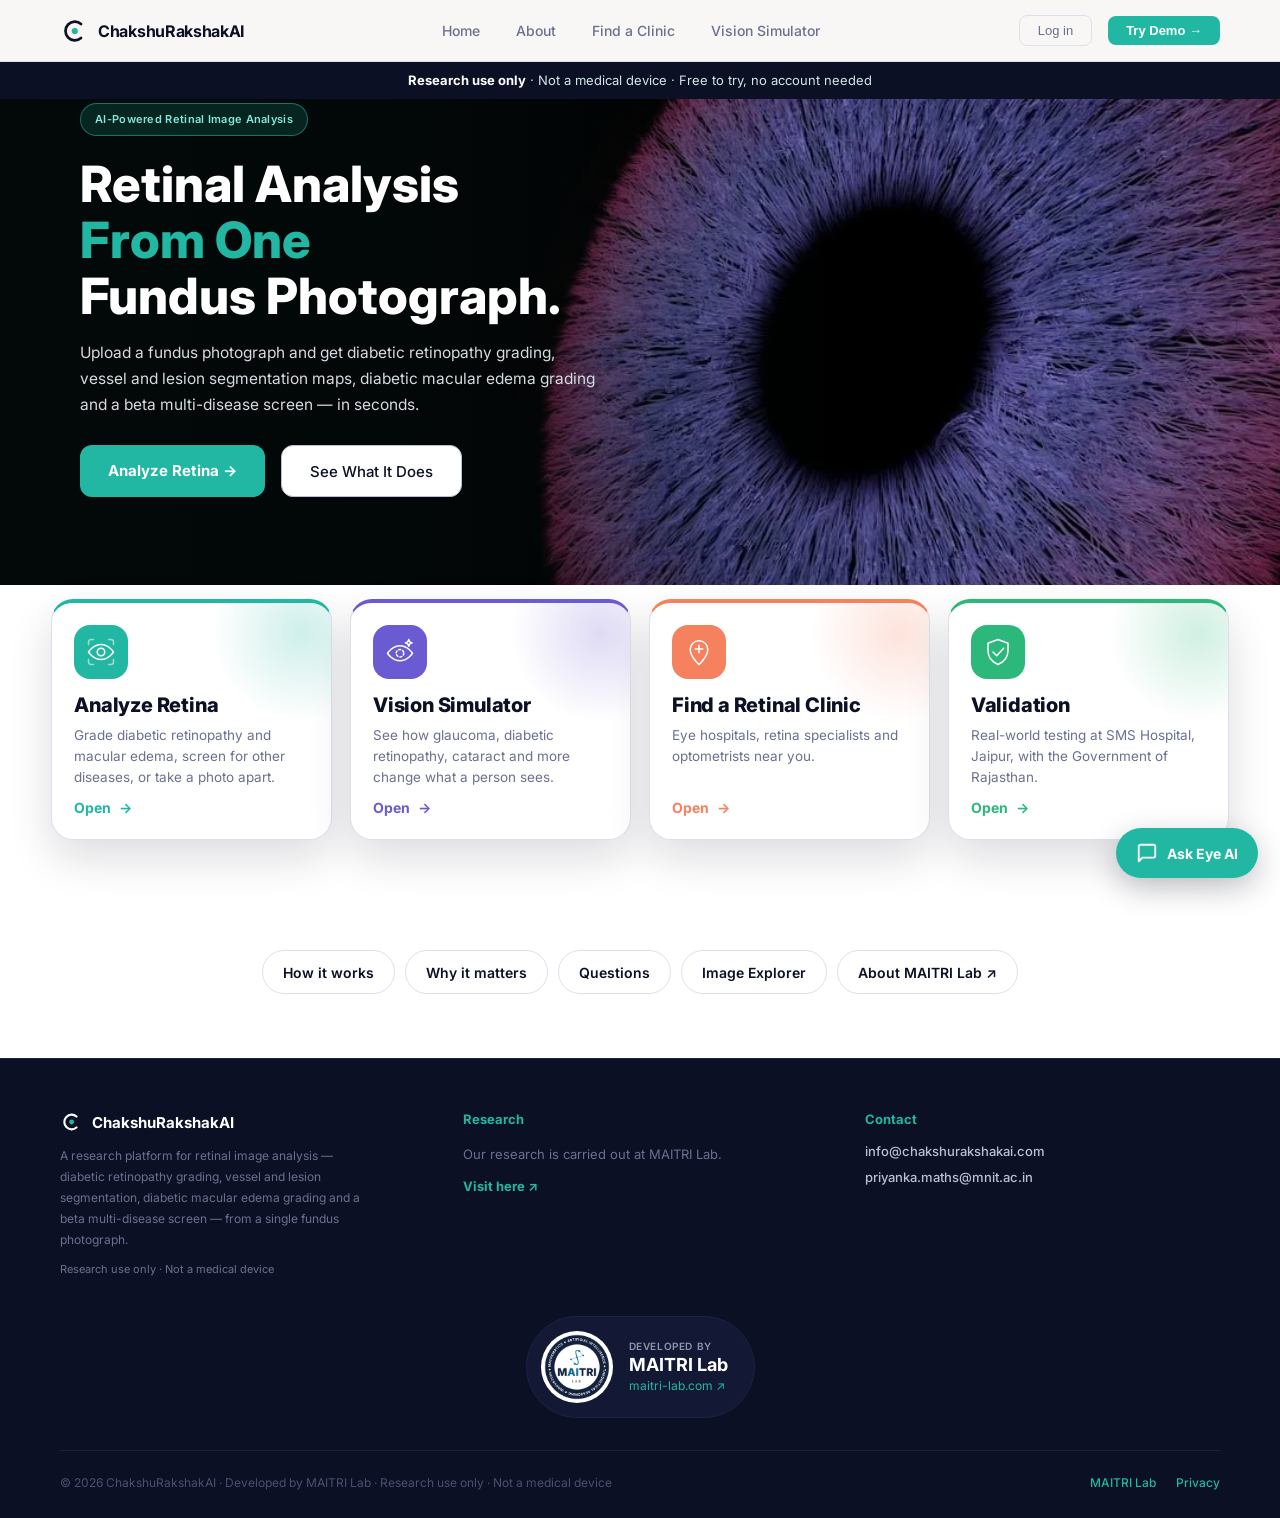
==== commit 8aaf61d4: "Top menu opens the home sheets, Demo link removed; analysis picture now shows selectable lesions per" ====
--- a/index.html
+++ b/index.html
@@ -1518,6 +1518,12 @@
 .v5 .hx-card .panel.on{grid-template-columns:minmax(0,1fr);padding:24px}
 .v5 .hx-card .stage{padding:16px}
 .v5 .hx-card .cvw{width:min(100%,340px)}
+.v5 .hx-card .fd-info{margin-top:14px;padding:12px 14px;border-radius:14px;background:rgba(255,255,255,.07);text-align:left;min-height:84px}
+.v5 .hx-card .fd-info b{display:block;font:700 14px Inter,sans-serif;color:#fff;margin-bottom:4px}
+.v5 .hx-card .fd-info p{margin:0;font-size:13px;line-height:1.5;color:#C9D3F2}
+.v5 .hx-card .fd-what{margin-top:14px;padding:16px 18px;border-radius:18px;background:#F2FBF9;border:1px solid #CFEDE8}
+.v5 .hx-card .fd-what h4{margin:0 0 6px;font:700 15px Inter,sans-serif;color:#0E4F47}
+.v5 .hx-card .fd-what p{margin:0;font-size:14px;line-height:1.6;color:#2B4A46}
 .v5 .hx-card .steps{margin-top:26px}
 .v5 .hx-card .why{margin-top:24px}
 .v5 .hx-card details{margin-top:12px}
@@ -1581,10 +1587,9 @@
     </a>
     <div class="nav-links">
       <a href="#home" onclick="showPage('home')">Home</a>
-      <a href="#features" onclick="if(document.getElementById('page-home').classList.contains('active')){event.preventDefault();document.getElementById('features').scrollIntoView({behavior:'smooth'});}">About</a>
-      <a onclick="showPage('choose')">Demo</a>
-      <a onclick="showPage('clinics')">Find a Clinic</a>
-      <a onclick="showPage('sim')">Vision Simulator</a>
+      <a href="#" onclick="event.preventDefault();hxGo('about')">About</a>
+      <a href="#" onclick="event.preventDefault();hxGo('clinic')">Find a Clinic</a>
+      <a href="#" onclick="event.preventDefault();hxGo('sim')">Vision Simulator</a>
     </div>
     <div class="nav-right">
       <div id="nav-guest-home" style="display:flex;gap:16px;align-items:center;">
@@ -1693,16 +1698,13 @@
       </div>
       <div class="stagew">
         <div class="stage">
-          <div class="st-top"><b>Layers on one fundus photograph</b><span>Schematic · tap to toggle</span></div>
+          <div class="st-top"><b id="fd-title">Lesions on a fundus photograph</b><span>Schematic · tap to mark</span></div>
           <div class="cvw"><canvas id="eye" width="720" height="720"></canvas><div class="scan"></div></div>
-          <div class="layers" id="layers">
-            <button class="lay" data-l="vessels" aria-pressed="true"><i style="background:#3df2c0"></i>Vessels</button>
-            <button class="lay" data-l="lesions" aria-pressed="true"><i style="background:#ff6b5e"></i>Lesions</button>
-            <button class="lay" data-l="disc" aria-pressed="true"><i style="background:#ffd35a"></i>Optic disc</button>
-            <button class="lay" data-l="macula" aria-pressed="false"><i style="background:#8e7dff"></i>Macula</button>
-          </div>
+          <div class="layers" id="layers"></div>
+          <div class="fd-info" aria-live="polite"><b id="fd-it">Tap a lesion type</b><p id="fd-id"></p></div>
           <p class="cap">A schematic drawn to show the idea — not a real photograph or a real result.</p>
         </div>
+        <div class="fd-what"><h4 id="fd-wh"></h4><p id="fd-wp"></p></div>
       </div>
     </div>
     <div class="hx-foot"><a class="btn btn-p" href="/demo">Choose an analysis →</a><span class="hx-note">Free research access. No account required.</span></div>
@@ -1865,8 +1867,7 @@
     <div class="nav-links">
       <a onclick="showPage('home')">Home</a>
       <a onclick="showPage('home');setTimeout(()=>document.getElementById('features').scrollIntoView({behavior:'smooth'}),120);" href="#">About</a>
-      <a style="color:var(--teal);font-weight:600;">Demo</a>
-      <a onclick="showPage('sim')">Vision Simulator</a>
+      <a href="#" onclick="event.preventDefault();hxGo('sim')">Vision Simulator</a>
     </div>
     <div class="nav-right">
       <div id="nav-guest-upload" style="display:flex;gap:12px;align-items:center;">
@@ -1965,8 +1966,7 @@
     <div class="nav-links">
       <a onclick="showPage('home')">Home</a>
       <a onclick="showPage('home');setTimeout(()=>document.getElementById('features').scrollIntoView({behavior:'smooth'}),120);" href="#">About</a>
-      <a onclick="showPage('choose')">Demo</a>
-      <a onclick="showPage('sim')">Vision Simulator</a>
+      <a href="#" onclick="event.preventDefault();hxGo('sim')">Vision Simulator</a>
     </div>
     <div class="nav-right">
       <div id="nav-guest-validation" style="display:flex;gap:12px;align-items:center;">
@@ -2053,8 +2053,7 @@
     <div class="nav-links">
       <a onclick="showPage('home')">Home</a>
       <a onclick="showPage('home');setTimeout(()=>document.getElementById('features').scrollIntoView({behavior:'smooth'}),120);" href="#">About</a>
-      <a style="color:var(--teal);font-weight:600;" onclick="showPage('choose')">Demo</a>
-      <a onclick="showPage('sim')">Vision Simulator</a>
+      <a href="#" onclick="event.preventDefault();hxGo('sim')">Vision Simulator</a>
     </div>
     <div class="nav-right">
       <div id="nav-guest-choose" style="display:flex;gap:12px;align-items:center;">
@@ -2150,8 +2149,7 @@
     <div class="nav-links">
       <a onclick="showPage('home')">Home</a>
       <a onclick="showPage('home');setTimeout(()=>document.getElementById('features').scrollIntoView({behavior:'smooth'}),120);" href="#">About</a>
-      <a style="color:var(--teal);font-weight:600;" onclick="showPage('choose')">Demo</a>
-      <a onclick="showPage('sim')">Vision Simulator</a>
+      <a href="#" onclick="event.preventDefault();hxGo('sim')">Vision Simulator</a>
     </div>
     <div class="nav-right">
       <div id="nav-guest-dme" style="display:flex;gap:12px;align-items:center;">
@@ -2251,8 +2249,7 @@
     <div class="nav-links">
       <a onclick="showPage('home')">Home</a>
       <a onclick="showPage('home');setTimeout(()=>document.getElementById('features').scrollIntoView({behavior:'smooth'}),120);" href="#">About</a>
-      <a style="color:var(--teal);font-weight:600;" onclick="showPage('choose')">Demo</a>
-      <a onclick="showPage('sim')">Vision Simulator</a>
+      <a href="#" onclick="event.preventDefault();hxGo('sim')">Vision Simulator</a>
     </div>
     <div class="nav-right">
       <div id="nav-guest-beta" style="display:flex;gap:12px;align-items:center;">
@@ -2354,8 +2351,8 @@
       <a onclick="showPage('home')">Home</a>
       <a style="color:var(--teal);font-weight:600;border-bottom:2px solid var(--teal);padding-bottom:2px;">Analysis</a>
       <a onclick="showPage('upload')">New Analysis</a>
-      <a onclick="showPage('clinics')">Find a Clinic</a>
-      <a onclick="showPage('sim')">Vision Simulator</a>
+      <a href="#" onclick="event.preventDefault();hxGo('clinic')">Find a Clinic</a>
+      <a href="#" onclick="event.preventDefault();hxGo('sim')">Vision Simulator</a>
     </div>
     <div class="nav-right" style="display:flex;gap:10px;align-items:center;">
       <div id="nav-guest-analysis" style="display:flex;gap:10px;align-items:center;">
@@ -2465,8 +2462,8 @@
       <a onclick="showPage('home')">Home</a>
       <a style="color:var(--teal);font-weight:600;border-bottom:2px solid var(--teal);padding-bottom:2px;">Analysis</a>
       <a onclick="showPage('dme')">New Analysis</a>
-      <a onclick="showPage('clinics')">Find a Clinic</a>
-      <a onclick="showPage('sim')">Vision Simulator</a>
+      <a href="#" onclick="event.preventDefault();hxGo('clinic')">Find a Clinic</a>
+      <a href="#" onclick="event.preventDefault();hxGo('sim')">Vision Simulator</a>
     </div>
     <div class="nav-right" style="display:flex;gap:10px;align-items:center;">
       <div id="nav-guest-dmeres" style="display:flex;gap:10px;align-items:center;">
@@ -2512,8 +2509,8 @@
       <a onclick="showPage('home')">Home</a>
       <a style="color:var(--teal);font-weight:600;border-bottom:2px solid var(--teal);padding-bottom:2px;">Analysis</a>
       <a onclick="showPage('beta')">New Analysis</a>
-      <a onclick="showPage('clinics')">Find a Clinic</a>
-      <a onclick="showPage('sim')">Vision Simulator</a>
+      <a href="#" onclick="event.preventDefault();hxGo('clinic')">Find a Clinic</a>
+      <a href="#" onclick="event.preventDefault();hxGo('sim')">Vision Simulator</a>
     </div>
     <div class="nav-right" style="display:flex;gap:10px;align-items:center;">
       <div id="nav-guest-betares" style="display:flex;gap:10px;align-items:center;">
@@ -2561,8 +2558,7 @@
     <div class="nav-links">
       <a onclick="showPage('home')">Home</a>
       <a style="color:var(--teal);font-weight:600;border-bottom:2px solid var(--teal);padding-bottom:2px;">Find a Clinic</a>
-      <a onclick="showPage('choose')">Demo</a>
-      <a onclick="showPage('sim')">Vision Simulator</a>
+      <a href="#" onclick="event.preventDefault();hxGo('sim')">Vision Simulator</a>
     </div>
     <div class="nav-right">
       <button class="nav-btn-ghost" onclick="showPage('home')">&larr; Back to home</button>
@@ -2650,8 +2646,7 @@
     <div class="nav-links">
       <a onclick="showPage('home')">Home</a>
       <a onclick="showPage('home');setTimeout(()=>document.getElementById('features').scrollIntoView({behavior:'smooth'}),120);" href="#">About</a>
-      <a style="color:var(--teal);font-weight:600;" onclick="showPage('choose')">Demo</a>
-      <a onclick="showPage('sim')">Vision Simulator</a>
+      <a href="#" onclick="event.preventDefault();hxGo('sim')">Vision Simulator</a>
     </div>
     <div class="nav-right">
       <div id="nav-guest-explore" style="display:flex;gap:12px;align-items:center;">
@@ -2717,8 +2712,8 @@
     <div class="nav-links">
       <a onclick="showPage('home')">Home</a>
       <a style="color:var(--teal);font-weight:600;border-bottom:2px solid var(--teal);padding-bottom:2px;">Explorer</a>
-      <a onclick="showPage('clinics')">Find a Clinic</a>
-      <a onclick="showPage('sim')">Vision Simulator</a>
+      <a href="#" onclick="event.preventDefault();hxGo('clinic')">Find a Clinic</a>
+      <a href="#" onclick="event.preventDefault();hxGo('sim')">Vision Simulator</a>
     </div>
     <div class="nav-right" style="display:flex;gap:10px;align-items:center;">
       <button class="nav-btn-ghost" onclick="exNewAnalysis()">New analysis</button>
@@ -2747,7 +2742,6 @@
     <div class="nav-links">
       <a onclick="showPage('home')">Home</a>
       <a onclick="showPage('home');setTimeout(()=>document.getElementById('features').scrollIntoView({behavior:'smooth'}),120);" href="#">About</a>
-      <a onclick="showPage('choose')">Demo</a>
       <a style="color:var(--teal);font-weight:600;" onclick="showPage('sim')">Vision Simulator</a>
     </div>
     <div class="nav-right">
@@ -2997,7 +2991,7 @@
       <a onclick="showPage('home')">Home</a>
       <a style="color:var(--teal);font-weight:600;border-bottom:2px solid var(--teal);padding-bottom:2px;">My Reports</a>
       <a onclick="showPage('upload')">New Analysis</a>
-      <a onclick="showPage('sim')">Vision Simulator</a>
+      <a href="#" onclick="event.preventDefault();hxGo('sim')">Vision Simulator</a>
     </div>
     <div style="display:flex;align-items:center;gap:12px;">
       <span id="reports-nav-name" style="font-size:13px;font-weight:600;color:var(--navy);"></span>
@@ -3046,7 +3040,7 @@
     <div class="nav-links">
       <a onclick="showPage('home')">Home</a>
       <a onclick="showPage('reports')" style="color:var(--teal);">← My Reports</a>
-      <a onclick="showPage('sim')">Vision Simulator</a>
+      <a href="#" onclick="event.preventDefault();hxGo('sim')">Vision Simulator</a>
     </div>
     <div style="display:flex;gap:10px;">
       <button class="ar-btn-ghost" onclick="exportSavedReport()">Export PDF</button>
@@ -6242,10 +6236,10 @@
     menu.className = 'nav-mobile-menu';
     menu.innerHTML = `
       <a class="nav-mobile-link" onclick="closeMobileMenu();showPage('home')">Home</a>
-      <a class="nav-mobile-link" onclick="closeMobileMenu();document.getElementById('features')&&document.getElementById('features').scrollIntoView({behavior:'smooth'});showPage('home')">About</a>
+      <a class="nav-mobile-link" onclick="closeMobileMenu();hxGo('about')">About</a>
       <a class="nav-mobile-link" onclick="closeMobileMenu();showPage('choose')">Try Demo</a>
-      <a class="nav-mobile-link" onclick="closeMobileMenu();showPage('sim')">Vision Simulator</a>
-      <a class="nav-mobile-link" onclick="closeMobileMenu();showPage('clinics')">Find a Clinic</a>
+      <a class="nav-mobile-link" onclick="closeMobileMenu();hxGo('sim')">Vision Simulator</a>
+      <a class="nav-mobile-link" onclick="closeMobileMenu();hxGo('clinic')">Find a Clinic</a>
       <a class="nav-mobile-link" onclick="closeMobileMenu();showPage('validation')">Validation</a>
       <hr class="nav-mobile-divider">
       <a class="nav-mobile-link" id="mm-login" onclick="closeMobileMenu();showPage('auth')" style="color:var(--teal)">Log in / Sign up</a>
@@ -6972,53 +6966,163 @@
 </script>
 <script>
 /* Home page: layers, analysis tabs and simulator preview */
-
 (function(){
-  /* ---- hero: schematic fundus with toggleable layers (illustration only) ---- */
-  var cv=document.getElementById('eye'), x=cv.getContext('2d'), S=cv.width, sc=S/360, st={vessels:true,lesions:true,disc:true,macula:false};
+  /* ============ fundus picture: lesions you can pick, per analysis ============ */
+  var cv=document.getElementById('eye'); if(!cv) return;
+  var x=cv.getContext('2d'), S=cv.width, sc=S/360;
+  function $(id){ return document.getElementById(id); }
   function R(seed){return function(){seed|=0;seed=seed+0x6D2B79F5|0;var t=Math.imul(seed^seed>>>15,1|seed);t=t+Math.imul(t^t>>>7,61|t)^t;return((t^t>>>14)>>>0)/4294967296;};}
   var ARC=[[262,172,235,140,190,100,130,70],[262,172,235,205,190,250,130,290],[262,172,285,140,300,110,310,80],[262,172,285,205,300,240,310,270],[215,128,190,150,170,160,155,175],[212,222,190,205,170,198,155,190]];
   var D={x:262,y:172}, M={x:150,y:182};
   function bez(a,dy){x.beginPath();x.moveTo(a[0]*sc,(a[1]+dy)*sc);x.bezierCurveTo(a[2]*sc,(a[3]+dy)*sc,a[4]*sc,(a[5]+dy)*sc,a[6]*sc,(a[7]+dy)*sc);x.stroke();}
+  function bezPt(a,t){var u=1-t;return [u*u*u*a[0]+3*u*u*t*a[2]+3*u*t*t*a[4]+t*t*t*a[6], u*u*u*a[1]+3*u*u*t*a[3]+3*u*t*t*a[5]+t*t*t*a[7]];}
   function fuzz(px,py,r,rgb,a){var g=x.createRadialGradient(px*sc,py*sc,0,px*sc,py*sc,r*sc);g.addColorStop(0,'rgba('+rgb+','+a+')');g.addColorStop(1,'rgba('+rgb+',0)');x.fillStyle=g;x.beginPath();x.arc(px*sc,py*sc,r*sc,0,7);x.fill();}
   function blot(px,py,rx,ry,rot,col){x.fillStyle=col;x.beginPath();x.ellipse(px*sc,py*sc,rx*sc,ry*sc,rot,0,7);x.fill();}
-  function draw(){
-    var r=R(21);x.clearRect(0,0,S,S);
+  function near(r,cx,cy,rad){var a=r()*6.283,d=Math.sqrt(r())*rad;return [cx+Math.cos(a)*d,cy+Math.sin(a)*d];}
+  function ring(cx,cy,rad,dash){x.strokeStyle='rgba(255,255,255,.95)';x.lineWidth=2.4*sc;x.setLineDash(dash?[6*sc,5*sc]:[]);x.beginPath();x.arc(cx*sc,cy*sc,rad*sc,0,7);x.stroke();x.setLineDash([]);}
+
+  var SETS={
+    dr:{
+      title:'Diabetic retinopathy on a fundus photograph',
+      intro:['What is diabetic retinopathy?','Long-standing high blood sugar damages the tiny blood vessels of the retina. Early on there are usually no symptoms; later the vessels leak, close off, or grow fragile new vessels that can bleed. It is graded on a five-step scale: 0 No DR, 1 Mild, 2 Moderate, 3 Severe and 4 Proliferative. A yearly dilated eye exam catches it early.'],
+      layers:[
+        {id:'ma',label:'Microaneurysms',color:'#ff5a5a',ring:[M.x+20,M.y,100],
+         desc:'Tiny balloon-like swellings of the smallest vessels, and the first visible sign of diabetic retinopathy. They look like pin-point red dots.',
+         draw:function(){var r=R(31),k,p;for(k=0;k<16;k++){p=near(r,M.x+20,M.y,95);blot(p[0],p[1],2.4,2.4,0,'#ff3b3b');}}},
+        {id:'hem',label:'Haemorrhages',color:'#c0392b',ring:[M.x+30,M.y-10,100],
+         desc:'Blood that has leaked from weakened vessels. Small round "dot-and-blot" haemorrhages sit deeper in the retina; flame-shaped ones lie in the nerve-fibre layer. More and larger ones point to more severe disease.',
+         draw:function(){var r=R(32),k,p,q;for(k=0;k<7;k++){p=near(r,M.x+25,M.y,88);blot(p[0],p[1],6+r()*4,4+r()*2,r()*3,'rgba(120,8,8,.92)');}[0.35,0.5,0.66].forEach(function(t){q=bezPt(ARC[0],t);blot(q[0]-6,q[1]-10,9,2.4,-0.7,'rgba(150,12,12,.92)');});}},
+        {id:'ex',label:'Hard exudates',color:'#fff06a',ring:[M.x+10,M.y+5,80],
+         desc:'Yellow, waxy deposits of fat and protein left behind when fluid leaks from vessels. They often form clusters or rings, and near the macula they threaten central vision.',
+         draw:function(){var r=R(33),k,p;for(k=0;k<13;k++){p=near(r,M.x+10,M.y+5,72);blot(p[0],p[1],2.4+r()*1.8,2.4+r()*1.8,0,'#fff06a');}}},
+        {id:'cws',label:'Cotton-wool spots',color:'#ffffff',ring:[M.x+50,M.y,100],
+         desc:'Pale, fluffy patches where a small area of nerve fibres is starved of blood. They suggest the retina is becoming short of oxygen (ischaemia).',
+         draw:function(){var r=R(34),k,p;for(k=0;k<3;k++){p=near(r,M.x+50,M.y,90);fuzz(p[0],p[1],10,'255,255,255',.92);}}},
+        {id:'irma',label:'Venous beading and IRMA',color:'#e0568a',ring:[190,255,56],
+         desc:'Veins that look like a string of sausages, and tiny abnormal vessels inside the retina (IRMA). They are warning signs of severe non-proliferative disease and a high risk of progressing.',
+         draw:function(){var t,q,i=0;for(t=0.28;t<0.97;t+=0.085){q=bezPt(ARC[1],t);x.fillStyle='#5a0a14';x.beginPath();x.arc(q[0]*sc,(q[1]+3)*sc,(i%2?3.9:2.8)*sc,0,7);x.fill();i++;}x.strokeStyle='#e0568a';x.lineWidth=1.4*sc;[[200,230,214,246,206,262],[170,262,184,250,176,236],[228,258,238,246,232,234]].forEach(function(c){x.beginPath();x.moveTo(c[0]*sc,c[1]*sc);x.bezierCurveTo((c[0]+8)*sc,(c[1]-14)*sc,c[2]*sc,c[3]*sc,c[4]*sc,c[5]*sc);x.stroke();});}},
+        {id:'nv',label:'Neovascularisation',color:'#ff3b6b',ring:[D.x-34,D.y,46],
+         desc:'Fragile new vessels that grow on the optic disc (NVD) or elsewhere on the retina (NVE) when it is starved of oxygen. They bleed easily and can cause scarring and retinal detachment — the hallmark of proliferative diabetic retinopathy.',
+         draw:function(){x.strokeStyle='#e11d48';x.lineWidth=1.7*sc;x.lineCap='round';for(var k=0;k<4;k++){x.beginPath();x.moveTo((D.x-18)*sc,(D.y-12+k*8)*sc);x.bezierCone=0;x.bezierCurveTo((D.x-38)*sc,(D.y-30+k*14)*sc,(D.x-30)*sc,(D.y+6+k*6)*sc,(D.x-54)*sc,(D.y-14+k*13)*sc);x.stroke();}for(var j=0;j<6;j++){x.beginPath();x.moveTo(112*sc,96*sc);x.lineTo((112+Math.cos(j*1.05)*20)*sc,(96+Math.sin(j*1.05)*20)*sc);x.stroke();}}}
+      ]
+    },
+    dme:{
+      title:'Macular oedema on a fundus photograph',
+      intro:['What is diabetic macular oedema?','Diabetic macular oedema (DME) is swelling of the macula — the centre of the retina that gives sharp vision — when fluid and fats leak from damaged vessels. It can happen at any stage of diabetic retinopathy and is the commonest cause of lost reading vision in diabetes. The grade depends on where the hard exudates lie: none (no DME), away from the fovea, or near the fovea (within about one disc diameter).'],
+      layers:[
+        {id:'ex',label:'Hard exudates',color:'#fff06a',ring:[M.x,M.y,52],
+         desc:'Yellow deposits that often form a ring (a circinate pattern) around the area of leakage. Hard exudates near the fovea are the sign the DME grade is based on.',
+         draw:function(){var r=R(41),k,a,d;for(k=0;k<24;k++){a=r()*6.283;d=32+r()*15;blot(M.x+Math.cos(a)*d,M.y+Math.sin(a)*d,2.2+r()*1.6,2.2+r()*1.6,0,'#fff06a');}for(k=0;k<4;k++){var p=near(r,M.x,M.y,20);blot(p[0],p[1],2,2,0,'#fff06a');}}},
+        {id:'edema',label:'Macular thickening',color:'#ffe9b0',ring:[M.x,M.y,58],
+         desc:'Fluid collects in the macula and swells it. On a fundus photograph it can look like a faint haze; it is measured precisely with OCT.',
+         draw:function(){fuzz(M.x,M.y,58,'255,244,205',.6);x.strokeStyle='rgba(255,255,255,.5)';x.lineWidth=1.6*sc;x.beginPath();x.arc(M.x*sc,M.y*sc,40*sc,0,7);x.stroke();}},
+        {id:'ma',label:'Microaneurysms',color:'#ff5a5a',ring:[M.x,M.y,48],
+         desc:'Leaky microaneurysms close to the fovea are often where the fluid comes from.',
+         draw:function(){var r=R(42),k,p;for(k=0;k<7;k++){p=near(r,M.x,M.y,44);blot(p[0],p[1],2.4,2.4,0,'#ff3b3b');}}},
+        {id:'hem',label:'Haemorrhages',color:'#c0392b',ring:[M.x,M.y,46],
+         desc:'Small blots of blood near the macula can come with DME and add to the damage.',
+         draw:function(){var r=R(43),k,p;for(k=0;k<3;k++){p=near(r,M.x,M.y,40);blot(p[0],p[1],6+r()*3,4+r()*2,r()*3,'rgba(120,8,8,.92)');}}},
+        {id:'fovea',label:'Distance from the fovea',color:'#ffffff',ring:null,
+         desc:'How near the exudates are to the centre decides the grade: none (no DME), away from the fovea, or near the fovea — within about one disc diameter, the most urgent group. The dashed circle is one disc diameter from the fovea.',
+         draw:function(){ring(M.x,M.y,46,true);x.strokeStyle='#fff';x.lineWidth=2*sc;x.beginPath();x.moveTo((M.x-6)*sc,M.y*sc);x.lineTo((M.x+6)*sc,M.y*sc);x.moveTo(M.x*sc,(M.y-6)*sc);x.lineTo(M.x*sc,(M.y+6)*sc);x.stroke();x.fillStyle='#fff';x.font='bold '+(10*sc)+'px Inter,sans-serif';x.textAlign='center';x.shadowColor='rgba(0,0,0,.6)';x.shadowBlur=4;x.fillText('1 disc diameter',M.x*sc,(M.y-52)*sc);x.shadowBlur=0;}}
+      ]
+    },
+    beta:{
+      title:'Other retinal diseases the beta screen looks for',
+      intro:['What is the multi-disease screen?','A research preview that looks past diabetic retinopathy for conditions that can be mistaken for it: age-related macular degeneration, myopic changes, retinal vein occlusion and chorioretinal scarring. It also gives referable-DR and macular-oedema probabilities.'],
+      layers:[
+        {id:'amd',label:'AMD (drusen)',color:'#f6e7a6',ring:[M.x,M.y,46],
+         desc:'Age-related macular degeneration: yellow deposits (drusen) under the retina, mostly at the macula.',
+         draw:function(){var r=R(51),k,p;for(k=0;k<26;k++){p=near(r,M.x,M.y,38);blot(p[0],p[1],2+r()*2.4,2+r()*2.4,0,'rgba(246,231,166,.95)');}}},
+        {id:'myopia',label:'Myopic changes',color:'#e6ac76',ring:[D.x-24,D.y,36],
+         desc:'In a very short-sighted (long) eye the background looks pale and striped (tessellated) and a pale crescent sits beside the optic disc.',
+         draw:function(){x.strokeStyle='rgba(150,60,30,.32)';x.lineWidth=2*sc;for(var ty=0;ty<16;ty++){var y0=20+ty*20;x.beginPath();x.moveTo(0,y0*sc);x.bezierCurveTo(100*sc,(y0+22)*sc,220*sc,(y0-22)*sc,360*sc,(y0+8)*sc);x.stroke();}x.fillStyle='rgba(245,210,170,.95)';x.beginPath();x.ellipse((D.x-26)*sc,D.y*sc,9*sc,21*sc,0,0,7);x.fill();}},
+        {id:'rvo',label:'Vein occlusion',color:'#c0392b',ring:[190,105,80],
+         desc:'Retinal vein occlusion: flame-shaped haemorrhages and swollen, tortuous veins along the area drained by the blocked vein.',
+         draw:function(){var r=R(52),k,q;x.strokeStyle='#4a0b0b';x.lineWidth=6*sc;x.beginPath();for(var t=0;t<=1.001;t+=0.04){q=bezPt(ARC[0],t);var off=Math.sin(t*22)*5;if(t===0)x.moveTo(q[0]*sc,(q[1]+3+off)*sc);else x.lineTo(q[0]*sc,(q[1]+3+off)*sc);}x.stroke();for(k=0;k<16;k++){q=bezPt(ARC[0],r());var side=(r()-.5)*2*34;blot(q[0]+side*0.3,q[1]+side,6+r()*5,1.8+r()*1.2,-0.7+r()*0.4,'rgba(138,15,15,.88)');}}},
+        {id:'scar',label:'Chorioretinal scar',color:'#f3e6cf',ring:[96,246,40],
+         desc:'A sharply outlined pale patch, often with dark pigment at its edge, left by old inflammation, infection or injury.',
+         draw:function(){var r=R(53),k;x.fillStyle='rgba(243,230,207,.96)';x.beginPath();x.ellipse(96*sc,246*sc,28*sc,20*sc,0.3,0,7);x.fill();for(k=0;k<14;k++){var a=r()*6.283;blot(96+Math.cos(a)*29,246+Math.sin(a)*21,1.8,1.8,0,'rgba(50,28,20,.9)');}}}
+      ]
+    },
+    exp:{
+      title:'One photograph, taken apart',
+      intro:['What does the Image Explorer do?','It takes one fundus photograph apart: the red, green and blue channels, a contrast-enhanced green view, the vessel maps, each lesion type on its own and a close-up of the optic disc. Every panel downloads as an image.'],
+      vesselHL:true,
+      layers:[
+        {id:'vessels',label:'Vessels',color:'#3df2c0',ring:null,desc:'Vessel map: the branching network of arteries and veins, segmented from the photograph.',draw:function(){}},
+        {id:'lesions',label:'Lesions',color:'#ff6b5e',ring:[M.x+20,M.y,100],desc:'Lesion maps: microaneurysms, haemorrhages, hard and soft exudates, each shown on its own.',
+         draw:function(){var r=R(61),k,p;for(k=0;k<14;k++){p=near(r,M.x+20,M.y,95);blot(p[0],p[1],2.4,2.4,0,'#ff3b3b');}for(k=0;k<6;k++){p=near(r,M.x+25,M.y,85);blot(p[0],p[1],6+r()*4,4+r()*2,r()*3,'rgba(120,8,8,.92)');}for(k=0;k<10;k++){p=near(r,M.x+10,M.y+5,72);blot(p[0],p[1],2.4+r()*1.6,2.4+r()*1.6,0,'#fff06a');}for(k=0;k<3;k++){p=near(r,M.x+50,M.y,90);fuzz(p[0],p[1],9,'255,255,255',.9);}}},
+        {id:'disc',label:'Optic disc',color:'#ffd35a',ring:null,desc:'Optic disc: where the nerve leaves the eye, cropped as a close-up and drawn as its own layer.',
+         draw:function(){x.strokeStyle='#ffd35a';x.lineWidth=2.6*sc;x.setLineDash([6*sc,4*sc]);x.beginPath();x.ellipse(D.x*sc,D.y*sc,27*sc,31*sc,0,0,7);x.stroke();x.setLineDash([]);}},
+        {id:'macula',label:'Macula',color:'#8e7dff',ring:null,desc:'Macula: the centre of the retina that gives sharp central vision.',
+         draw:function(){x.strokeStyle='#8e7dff';x.lineWidth=2.6*sc;x.beginPath();x.arc(M.x*sc,M.y*sc,34*sc,0,7);x.stroke();x.beginPath();x.arc(M.x*sc,M.y*sc,6*sc,0,7);x.stroke();}}
+      ]
+    }
+  };
+
+  var cur=null, on={}, focus=null;
+  function drawBase(vesselHL){
+    x.clearRect(0,0,S,S);
     var bg=x.createRadialGradient(170*sc,180*sc,10*sc,180*sc,180*sc,175*sc);bg.addColorStop(0,'#ee9158');bg.addColorStop(.6,'#d4683c');bg.addColorStop(1,'#8e3220');
     x.fillStyle=bg;x.fillRect(0,0,S,S);fuzz(M.x,M.y,30,'110,30,12',.55);x.lineCap='round';
-    var vc=st.vessels?['#3df2c0','#7bffe0']:['#7a1410','#c63a2a'];
-    x.strokeStyle=vc[0];x.lineWidth=(st.vessels?4.4:4)*sc;ARC.slice(0,4).forEach(function(a){bez(a,2.5)});
-    x.strokeStyle=vc[1];x.lineWidth=(st.vessels?2.8:2.6)*sc;ARC.slice(0,4).forEach(function(a){bez(a,-1)});
-    x.strokeStyle=st.vessels?'#58f5cf':'#a52a1f';x.lineWidth=1.9*sc;ARC.slice(4).forEach(function(a){bez(a,0)});
+    var vc=vesselHL?['#3df2c0','#7bffe0']:['#7a1410','#c63a2a'];
+    x.strokeStyle=vc[0];x.lineWidth=(vesselHL?4.4:4)*sc;ARC.slice(0,4).forEach(function(a){bez(a,2.5)});
+    x.strokeStyle=vc[1];x.lineWidth=(vesselHL?2.8:2.6)*sc;ARC.slice(0,4).forEach(function(a){bez(a,-1)});
+    x.strokeStyle=vesselHL?'#58f5cf':'#a52a1f';x.lineWidth=1.9*sc;ARC.slice(4).forEach(function(a){bez(a,0)});
     var dg=x.createRadialGradient(D.x*sc,D.y*sc,2*sc,D.x*sc,D.y*sc,24*sc);dg.addColorStop(0,'#fbe3a8');dg.addColorStop(1,'#e9a650');
     x.fillStyle=dg;x.beginPath();x.ellipse(D.x*sc,D.y*sc,19*sc,23*sc,0,0,7);x.fill();
     x.fillStyle='#fffbea';x.beginPath();x.ellipse((D.x-1)*sc,D.y*sc,7*sc,8*sc,0,0,7);x.fill();
-    if(st.disc){x.strokeStyle='#ffd35a';x.lineWidth=2.4*sc;x.setLineDash([6*sc,4*sc]);x.beginPath();x.ellipse(D.x*sc,D.y*sc,27*sc,31*sc,0,0,7);x.stroke();x.setLineDash([]);}
     fuzz(M.x,M.y,5,'150,50,25',.9);
-    if(st.macula){x.strokeStyle='#8e7dff';x.lineWidth=2.4*sc;x.beginPath();x.arc(M.x*sc,M.y*sc,34*sc,0,7);x.stroke();x.beginPath();x.arc(M.x*sc,M.y*sc,6*sc,0,7);x.stroke();}
-    if(st.lesions){var k,a,d;
-      for(k=0;k<14;k++){a=r()*6.283;d=Math.sqrt(r())*95;blot(M.x+20+Math.cos(a)*d,M.y+Math.sin(a)*d,2.4,2.4,0,'#ff3b3b');}
-      for(k=0;k<6;k++){a=r()*6.283;d=Math.sqrt(r())*85;blot(M.x+25+Math.cos(a)*d,M.y+Math.sin(a)*d,6+r()*4,4+r()*2,r()*3,'rgba(120,8,8,.92)');}
-      for(k=0;k<10;k++){a=r()*6.283;d=Math.sqrt(r())*72;blot(M.x+10+Math.cos(a)*d,M.y+5+Math.sin(a)*d,2.4+r()*1.6,2.4+r()*1.6,0,'#fff06a');}
-      for(k=0;k<3;k++){a=r()*6.283;d=Math.sqrt(r())*90;fuzz(M.x+50+Math.cos(a)*d,M.y+Math.sin(a)*d,9,'255,255,255',.9);}
-    }
-  }
-  draw();
-  document.getElementById('layers').addEventListener('click',function(e){var b=e.target.closest('.lay');if(!b)return;var l=b.getAttribute('data-l');st[l]=!st[l];b.setAttribute('aria-pressed',st[l]);draw();});
+  }
+  function paint(){
+    var set=SETS[cur]; drawBase(set.vesselHL && on.vessels);
+    set.layers.forEach(function(l){ if(on[l.id]){ x.save(); l.draw(); x.restore(); } });
+    var f=focus && set.layers.filter(function(l){return l.id===focus;})[0];
+    if(f && on[f.id] && f.ring){ ring(f.ring[0],f.ring[1],f.ring[2],true); }
+  }
+  function info(l){
+    $('fd-it').textContent=l?l.label:'Tap a lesion type';
+    $('fd-id').textContent=l?l.desc:'Switch the markings on and off above. Tap one to see what it is and where it appears.';
+  }
+  function build(){
+    var set=SETS[cur], box=$('layers'); box.innerHTML='';
+    set.layers.forEach(function(l){
+      var b=document.createElement('button'); b.type='button'; b.className='lay'; b.setAttribute('data-id',l.id);
+      b.setAttribute('aria-pressed',on[l.id]?'true':'false');
+      var i=document.createElement('i'); i.style.background=l.color; b.appendChild(i); b.appendChild(document.createTextNode(l.label));
+      box.appendChild(b);
+    });
+    $('fd-title').textContent=set.title; $('fd-wh').textContent=set.intro[0]; $('fd-wp').textContent=set.intro[1];
+    info(null);
+  }
+  function setKey(k){
+    if(!SETS[k]) return; cur=k; focus=null; on={}; SETS[k].layers.forEach(function(l){ on[l.id]=true; });
+    build(); paint();
+  }
+  $('layers').addEventListener('click',function(e){
+    var b=e.target.closest('.lay'); if(!b) return;
+    var id=b.getAttribute('data-id'), set=SETS[cur], l=set.layers.filter(function(z){return z.id===id;})[0];
+    if(on[id] && focus===id){ on[id]=false; focus=null; info(null); }
+    else { on[id]=true; focus=id; info(l); }
+    b.setAttribute('aria-pressed',on[id]?'true':'false'); paint();
+  });
+  window.hxFundus={set:setKey};
+  setKey('dr');
 
   /* ---- analysis tabs ---- */
   var tabs=document.querySelectorAll('.v5 .tab'), ids={dr:'p-dr',dme:'p-dme',beta:'p-beta',exp:'p-exp'};
   tabs.forEach(function(t){t.addEventListener('click',function(){
     tabs.forEach(function(o){o.setAttribute('aria-selected',o===t);});
     document.querySelectorAll('.v5 .panel').forEach(function(p){p.classList.remove('on');});
-    document.getElementById(ids[t.getAttribute('data-t')]).classList.add('on');
+    var k=t.getAttribute('data-t'); document.getElementById(ids[k]).classList.add('on'); setKey(k);
   });});
 
   /* ---- simulator preview chips ---- */
-  var pv=document.getElementById('pv'), ov=document.getElementById('ov'), tx=pv.querySelector('.tx'), pvt=document.getElementById('pvt');
+  var pv=$('pv'), ov=$('ov'), tx=pv&&pv.querySelector('.tx'), pvt=$('pvt');
   var NAMES={normal:'Normal',glaucoma:'Glaucoma',dr:'Diabetic retinopathy',amd:'AMD',rd:'Retinal detachment',cataract:'Cataract',myopia:'High myopia'};
   function setC(c){
-    ov.style.background='none';ov.style.backdropFilter='none';ov.style.filter='none';pv.style.filter='none';tx.style.filter='none';
+    ov.style.background='none';ov.style.backdropFilter='none';ov.style.filter='none';pv.style.filter='none';
     if(c==='glaucoma') ov.style.background='radial-gradient(circle at 50% 50%,transparent 22%,rgba(0,0,0,.94) 62%)';
     if(c==='amd') ov.style.background='radial-gradient(circle at 50% 50%,rgba(18,18,22,.95) 0,rgba(18,18,22,.8) 16%,transparent 26%)';
     if(c==='rd') ov.style.background='radial-gradient(circle at 125% 62%,rgba(0,0,0,.95) 0,rgba(0,0,0,.92) 52%,transparent 66%)';
@@ -7027,11 +7131,11 @@
     if(c==='myopia'){pv.style.filter='blur(3.2px)';}
     pvt.textContent=NAMES[c];
   }
-  document.getElementById('schips').addEventListener('click',function(e){var b=e.target.closest('.sc');if(!b)return;
+  if($('schips')) $('schips').addEventListener('click',function(e){var b=e.target.closest('.sc');if(!b)return;
     document.querySelectorAll('.v5 .sc').forEach(function(o){o.setAttribute('aria-pressed',o===b);});setC(b.getAttribute('data-c'));});
 
   /* ---- photo gallery: tap a photo to enlarge it ---- */
-  var gal=document.getElementById('gallery');
+  var gal=$('gallery');
   if(gal){
     gal.addEventListener('click',function(e){
       var f=e.target.closest('figure'); if(!f) return;
@@ -7039,14 +7143,13 @@
       var host=gal.closest('.v5')||document.body;
       var lb=document.createElement('div'); lb.className='lb'; lb.setAttribute('role','dialog'); lb.setAttribute('aria-label','Photo');
       var big=document.createElement('img'); big.src=im.currentSrc||im.src; big.alt=im.alt||'';
-      var x=document.createElement('button'); x.type='button'; x.setAttribute('aria-label','Close'); x.textContent='×';
-      lb.appendChild(big); lb.appendChild(x); host.appendChild(lb);
+      var xb=document.createElement('button'); xb.type='button'; xb.setAttribute('aria-label','Close'); xb.textContent='×';
+      lb.appendChild(big); lb.appendChild(xb); host.appendChild(lb);
       function close(){ if(lb.parentNode) lb.parentNode.removeChild(lb); document.removeEventListener('keydown',onKey); }
       function onKey(ev){ if(ev.key==='Escape') close(); }
-      lb.addEventListener('click',close); document.addEventListener('keydown',onKey); x.focus();
+      lb.addEventListener('click',close); document.addEventListener('keydown',onKey); xb.focus();
     });
   }
-
 })();
 
 /* ---- home page: big options that open detail sheets on the same page ---- */
@@ -7074,6 +7177,12 @@
     if(history.state && history.state.sheet){ history.back(); } else { hide(cur,false); }
   }
   function closeNow(){ if(cur) hide(cur,true); }
+  window.hxOpenSheet=openSheet;
+  window.hxGo=function(id){
+    var pg=document.getElementById('page-home');
+    if(pg && pg.classList.contains('active')){ openSheet(id); }
+    else { showPage('home'); setTimeout(function(){ openSheet(id); },80); }
+  };
 
   root.addEventListener('click',function(e){
     var tile=e.target.closest('.hx-tile');
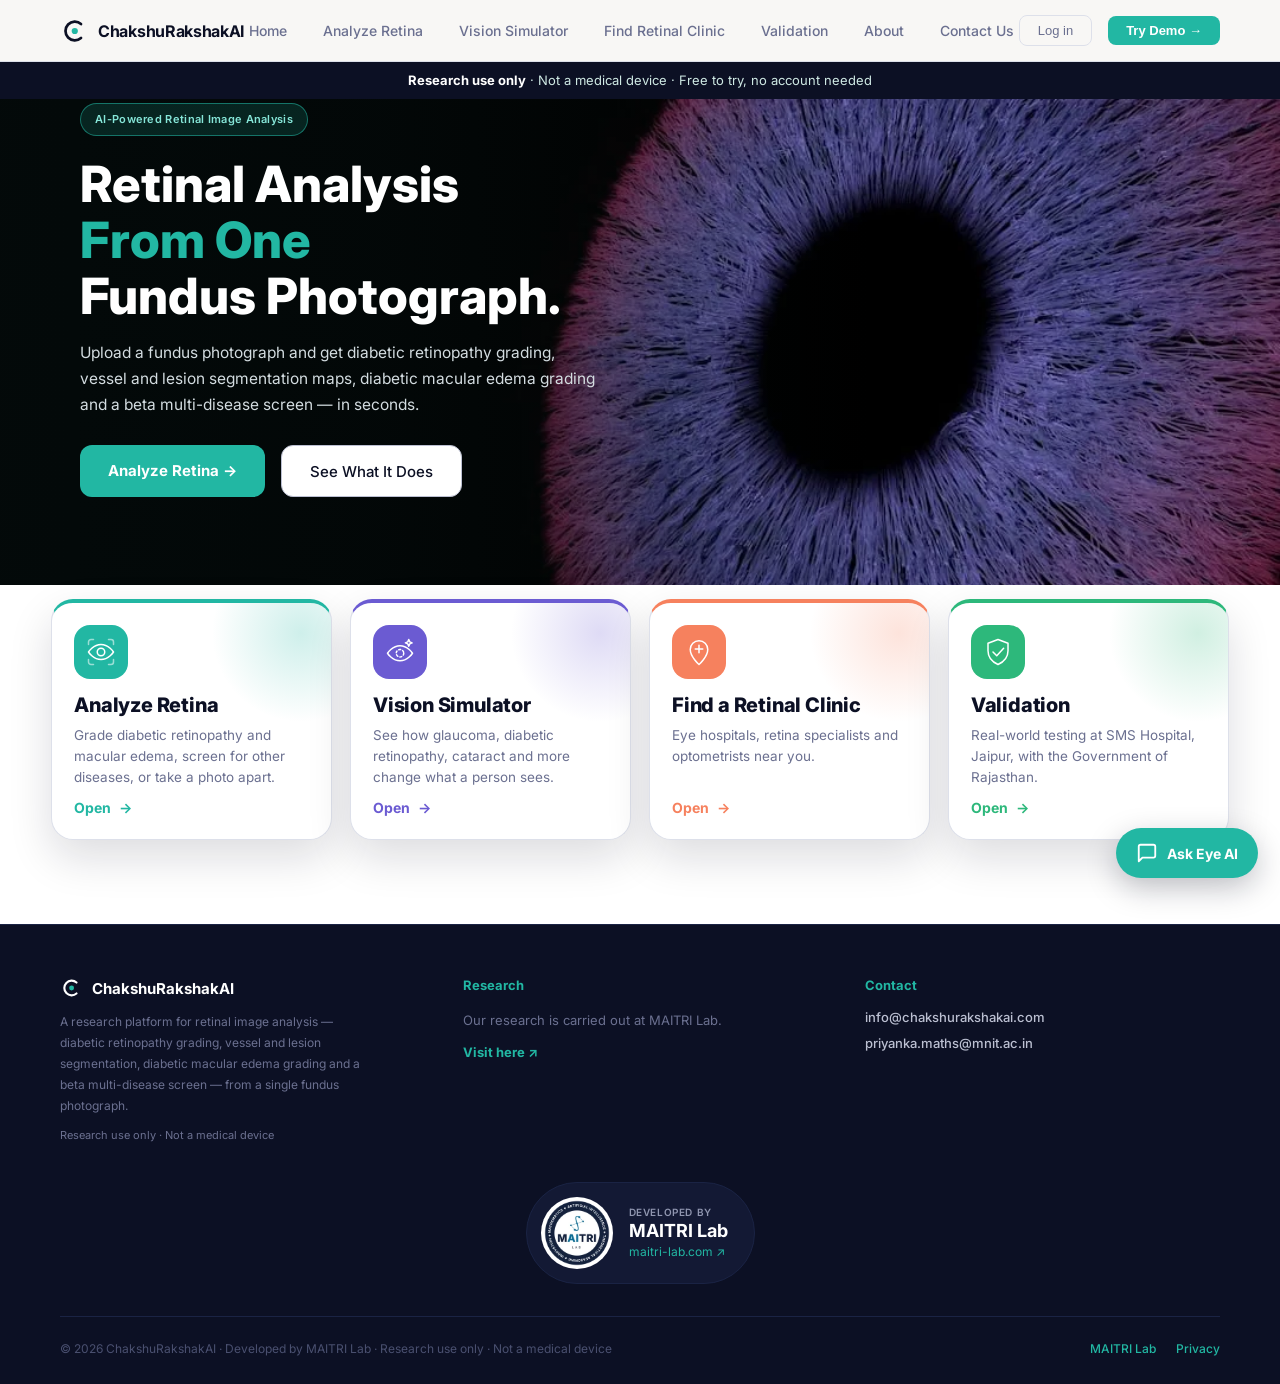
==== commit ac2d7dd4: "New top menu order with Contact Us; About sheet now holds How it works, Why it matters and Questions" ====
--- a/index.html
+++ b/index.html
@@ -1518,6 +1518,10 @@
 .v5 .hx-card .panel.on{grid-template-columns:minmax(0,1fr);padding:24px}
 .v5 .hx-card .stage{padding:16px}
 .v5 .hx-card .cvw{width:min(100%,340px)}
+.v5 .hx-card .hx-sec{margin:36px 0 12px;padding-top:22px;border-top:1px solid #E3EAF0;font:800 24px Inter,sans-serif;color:#0E1A2B;scroll-margin-top:16px}
+.v5 .hx-card .hx-jump{display:flex;gap:8px;flex-wrap:wrap;margin-top:14px}
+.v5 .hx-card .hx-jump a{padding:8px 14px;border-radius:999px;border:1px solid #CFEDE8;background:#F2FBF9;color:#0E4F47;font:600 13px Inter,sans-serif;text-decoration:none}
+.v5 .hx-card .hx-foot .btn:not(.btn-p){background:#fff;border:1px solid #CFD8E3;color:#0E1A2B;padding:12px 20px;border-radius:12px;font:600 15px Inter,sans-serif;cursor:pointer}
 .v5 .hx-card .fd-info{margin-top:14px;padding:12px 14px;border-radius:14px;background:rgba(255,255,255,.07);text-align:left;min-height:84px}
 .v5 .hx-card .fd-info b{display:block;font:700 14px Inter,sans-serif;color:#fff;margin-bottom:4px}
 .v5 .hx-card .fd-info p{margin:0;font-size:13px;line-height:1.5;color:#C9D3F2}
@@ -1586,10 +1590,13 @@
       <span class="nav-logo-text">ChakshuRakshakAI</span>
     </a>
     <div class="nav-links">
-      <a href="#home" onclick="showPage('home')">Home</a>
+      <a href="#" onclick="event.preventDefault();showPage('home')">Home</a>
+      <a href="#" onclick="event.preventDefault();hxGo('analyze')">Analyze Retina</a>
+      <a href="#" onclick="event.preventDefault();hxGo('sim')">Vision Simulator</a>
+      <a href="#" onclick="event.preventDefault();hxGo('clinic')">Find Retinal Clinic</a>
+      <a href="#" onclick="event.preventDefault();hxGo('validation')">Validation</a>
       <a href="#" onclick="event.preventDefault();hxGo('about')">About</a>
-      <a href="#" onclick="event.preventDefault();hxGo('clinic')">Find a Clinic</a>
-      <a href="#" onclick="event.preventDefault();hxGo('sim')">Vision Simulator</a>
+      <a href="#" onclick="event.preventDefault();hxContact()">Contact Us</a>
     </div>
     <div class="nav-right">
       <div id="nav-guest-home" style="display:flex;gap:16px;align-items:center;">
@@ -1666,13 +1673,6 @@
   </button>
 </section>
 
-<div class="hx-pills" role="group" aria-label="More">
-  <button type="button" data-sheet="about">How it works</button>
-  <button type="button" data-sheet="why">Why it matters</button>
-  <button type="button" data-sheet="faq">Questions</button>
-  <a href="/image-explorer">Image Explorer</a>
-  <a href="https://maitri-lab.com/chakshurakshakai/" target="_blank" rel="noopener">About MAITRI Lab &#8599;</a>
-</div>
 
 <!-- ───────── detail sheets: each opens on top of the home page ───────── -->
 
@@ -1777,47 +1777,39 @@
   </div>
 </div>
 
+
 <div class="hx-sheet" id="sheet-about" role="dialog" aria-modal="true" aria-labelledby="sh-about-t" hidden>
   <div class="hx-back" data-close></div>
   <div class="hx-card hx-narrow">
     <button type="button" class="hx-x" data-close aria-label="Close">×</button>
-    <span class="eyebrow">How it works</span>
-    <h2 id="sh-about-t">From photograph to report in four steps.</h2>
+    <span class="eyebrow">About</span>
+    <h2 id="sh-about-t">About ChakshuRakshakAI.</h2>
+    <p class="lead">A research platform from MAITRI Lab, MNIT Jaipur. How it works, why a retinal photograph matters, and the questions people ask.</p>
+    <div class="hx-jump" role="navigation" aria-label="In this section"><a href="#ab-how">How it works</a><a href="#ab-why">Why it matters</a><a href="#ab-faq">Questions</a></div>
+
+    <h3 class="hx-sec" id="ab-how">How it works</h3>
     <div class="steps">
       <div class="hstep"><h3>Upload</h3><p>One or several fundus photographs — JPG, PNG or TIFF, up to 20 MB each.</p></div>
       <div class="hstep"><h3>Choose an analysis</h3><p>DR, DME, the multi-disease beta, or the Image Explorer. Each runs its own model.</p></div>
       <div class="hstep"><h3>Check the evidence</h3><p>Vessel, lesion and exudate overlays are drawn on your own image.</p></div>
       <div class="hstep"><h3>Download the report</h3><p>Add patient details and download a printable PDF to share with an eye doctor.</p></div>
     </div>
-    <div class="hx-foot"><a class="btn btn-p" href="/demo">Analyze retina →</a></div>
-  </div>
-</div>
-
-<div class="hx-sheet" id="sheet-why" role="dialog" aria-modal="true" aria-labelledby="sh-why-t" hidden>
-  <div class="hx-back" data-close></div>
-  <div class="hx-card hx-narrow">
-    <button type="button" class="hx-x" data-close aria-label="Close">×</button>
-    <span class="eyebrow">Why it matters</span>
-    <h2 id="sh-why-t">Why a retinal photograph matters.</h2>
+
+    <h3 class="hx-sec" id="ab-why">Why it matters</h3>
     <p class="lead">The back of the eye is one of the few places where small blood vessels can be seen directly.</p>
     <div class="why">
       <div class="wcard"><div class="n" style="background:#e1f6f2">🩸</div><h3>Diabetes can harm the retina quietly</h3><p>Damage to the tiny vessels often starts without pain or any change in how you see.</p></div>
       <div class="wcard"><div class="n" style="background:#fff0d2">👁️</div><h3>Early signs show in a photograph</h3><p>Microaneurysms, haemorrhages and exudates can be seen on a fundus photograph before sight is affected.</p></div>
       <div class="wcard"><div class="n" style="background:#e6ecfb">🤝</div><h3>A second pair of eyes, not a replacement</h3><p>This is a research tool. It helps a reader look more carefully; it does not replace an eye doctor.</p></div>
     </div>
-  </div>
-</div>
-
-<div class="hx-sheet" id="sheet-faq" role="dialog" aria-modal="true" aria-labelledby="sh-faq-t" hidden>
-  <div class="hx-back" data-close></div>
-  <div class="hx-card hx-narrow">
-    <button type="button" class="hx-x" data-close aria-label="Close">×</button>
-    <span class="eyebrow">Questions</span>
-    <h2 id="sh-faq-t">Questions people ask.</h2>
+
+    <h3 class="hx-sec" id="ab-faq">Questions</h3>
     <details><summary>Is this a medical device?</summary><p>No. ChakshuRakshakAI is a research platform for research and education. Its results do not replace an examination by a qualified eye doctor.</p></details>
     <details><summary>Do I need an account?</summary><p>No. You can run any analysis as a guest. Sign in only if you want your reports saved.</p></details>
     <details><summary>What kind of image do I need?</summary><p>A fundus photograph — a picture of the back of the eye — as a JPG, PNG or TIFF file of up to 20 MB.</p></details>
     <details><summary>What if I only want to learn?</summary><p>Open the Vision Simulator. It does not analyse anything; it shows how eye diseases change vision and what a doctor looks for.</p></details>
+
+    <div class="hx-foot"><a class="btn btn-p" href="/demo" data-gate="1">Analyze retina →</a><button type="button" class="btn" data-contact="1">Contact us</button></div>
   </div>
 </div>
 </div>
@@ -1865,9 +1857,13 @@
       <span class="nav-logo-text">ChakshuRakshakAI</span>
     </a>
     <div class="nav-links">
-      <a onclick="showPage('home')">Home</a>
-      <a onclick="showPage('home');setTimeout(()=>document.getElementById('features').scrollIntoView({behavior:'smooth'}),120);" href="#">About</a>
+      <a href="#" onclick="event.preventDefault();showPage('home')">Home</a>
+      <a href="#" onclick="event.preventDefault();hxGo('analyze')">Analyze Retina</a>
       <a href="#" onclick="event.preventDefault();hxGo('sim')">Vision Simulator</a>
+      <a href="#" onclick="event.preventDefault();hxGo('clinic')">Find Retinal Clinic</a>
+      <a href="#" onclick="event.preventDefault();hxGo('validation')">Validation</a>
+      <a href="#" onclick="event.preventDefault();hxGo('about')">About</a>
+      <a href="#" onclick="event.preventDefault();hxContact()">Contact Us</a>
     </div>
     <div class="nav-right">
       <div id="nav-guest-upload" style="display:flex;gap:12px;align-items:center;">
@@ -1964,9 +1960,13 @@
       <span class="nav-logo-text">ChakshuRakshakAI</span>
     </a>
     <div class="nav-links">
-      <a onclick="showPage('home')">Home</a>
-      <a onclick="showPage('home');setTimeout(()=>document.getElementById('features').scrollIntoView({behavior:'smooth'}),120);" href="#">About</a>
+      <a href="#" onclick="event.preventDefault();showPage('home')">Home</a>
+      <a href="#" onclick="event.preventDefault();hxGo('analyze')">Analyze Retina</a>
       <a href="#" onclick="event.preventDefault();hxGo('sim')">Vision Simulator</a>
+      <a href="#" onclick="event.preventDefault();hxGo('clinic')">Find Retinal Clinic</a>
+      <a href="#" onclick="event.preventDefault();hxGo('validation')">Validation</a>
+      <a href="#" onclick="event.preventDefault();hxGo('about')">About</a>
+      <a href="#" onclick="event.preventDefault();hxContact()">Contact Us</a>
     </div>
     <div class="nav-right">
       <div id="nav-guest-validation" style="display:flex;gap:12px;align-items:center;">
@@ -2051,9 +2051,13 @@
       <span class="nav-logo-text">ChakshuRakshakAI</span>
     </a>
     <div class="nav-links">
-      <a onclick="showPage('home')">Home</a>
-      <a onclick="showPage('home');setTimeout(()=>document.getElementById('features').scrollIntoView({behavior:'smooth'}),120);" href="#">About</a>
+      <a href="#" onclick="event.preventDefault();showPage('home')">Home</a>
+      <a href="#" onclick="event.preventDefault();hxGo('analyze')">Analyze Retina</a>
       <a href="#" onclick="event.preventDefault();hxGo('sim')">Vision Simulator</a>
+      <a href="#" onclick="event.preventDefault();hxGo('clinic')">Find Retinal Clinic</a>
+      <a href="#" onclick="event.preventDefault();hxGo('validation')">Validation</a>
+      <a href="#" onclick="event.preventDefault();hxGo('about')">About</a>
+      <a href="#" onclick="event.preventDefault();hxContact()">Contact Us</a>
     </div>
     <div class="nav-right">
       <div id="nav-guest-choose" style="display:flex;gap:12px;align-items:center;">
@@ -2147,9 +2151,13 @@
       <span class="nav-logo-text">ChakshuRakshakAI</span>
     </a>
     <div class="nav-links">
-      <a onclick="showPage('home')">Home</a>
-      <a onclick="showPage('home');setTimeout(()=>document.getElementById('features').scrollIntoView({behavior:'smooth'}),120);" href="#">About</a>
+      <a href="#" onclick="event.preventDefault();showPage('home')">Home</a>
+      <a href="#" onclick="event.preventDefault();hxGo('analyze')">Analyze Retina</a>
       <a href="#" onclick="event.preventDefault();hxGo('sim')">Vision Simulator</a>
+      <a href="#" onclick="event.preventDefault();hxGo('clinic')">Find Retinal Clinic</a>
+      <a href="#" onclick="event.preventDefault();hxGo('validation')">Validation</a>
+      <a href="#" onclick="event.preventDefault();hxGo('about')">About</a>
+      <a href="#" onclick="event.preventDefault();hxContact()">Contact Us</a>
     </div>
     <div class="nav-right">
       <div id="nav-guest-dme" style="display:flex;gap:12px;align-items:center;">
@@ -2247,9 +2255,13 @@
       <span class="nav-logo-text">ChakshuRakshakAI</span>
     </a>
     <div class="nav-links">
-      <a onclick="showPage('home')">Home</a>
-      <a onclick="showPage('home');setTimeout(()=>document.getElementById('features').scrollIntoView({behavior:'smooth'}),120);" href="#">About</a>
+      <a href="#" onclick="event.preventDefault();showPage('home')">Home</a>
+      <a href="#" onclick="event.preventDefault();hxGo('analyze')">Analyze Retina</a>
       <a href="#" onclick="event.preventDefault();hxGo('sim')">Vision Simulator</a>
+      <a href="#" onclick="event.preventDefault();hxGo('clinic')">Find Retinal Clinic</a>
+      <a href="#" onclick="event.preventDefault();hxGo('validation')">Validation</a>
+      <a href="#" onclick="event.preventDefault();hxGo('about')">About</a>
+      <a href="#" onclick="event.preventDefault();hxContact()">Contact Us</a>
     </div>
     <div class="nav-right">
       <div id="nav-guest-beta" style="display:flex;gap:12px;align-items:center;">
@@ -2348,11 +2360,13 @@
       <span class="nav-logo-text">ChakshuRakshakAI</span>
     </a>
     <div class="nav-links">
-      <a onclick="showPage('home')">Home</a>
-      <a style="color:var(--teal);font-weight:600;border-bottom:2px solid var(--teal);padding-bottom:2px;">Analysis</a>
-      <a onclick="showPage('upload')">New Analysis</a>
-      <a href="#" onclick="event.preventDefault();hxGo('clinic')">Find a Clinic</a>
+      <a href="#" onclick="event.preventDefault();showPage('home')">Home</a>
+      <a href="#" style="color:var(--teal);font-weight:600;border-bottom:2px solid var(--teal);padding-bottom:2px;" onclick="event.preventDefault();hxGo('analyze')">Analyze Retina</a>
       <a href="#" onclick="event.preventDefault();hxGo('sim')">Vision Simulator</a>
+      <a href="#" onclick="event.preventDefault();hxGo('clinic')">Find Retinal Clinic</a>
+      <a href="#" onclick="event.preventDefault();hxGo('validation')">Validation</a>
+      <a href="#" onclick="event.preventDefault();hxGo('about')">About</a>
+      <a href="#" onclick="event.preventDefault();hxContact()">Contact Us</a>
     </div>
     <div class="nav-right" style="display:flex;gap:10px;align-items:center;">
       <div id="nav-guest-analysis" style="display:flex;gap:10px;align-items:center;">
@@ -2459,11 +2473,13 @@
       <span class="nav-logo-text">ChakshuRakshakAI</span>
     </a>
     <div class="nav-links">
-      <a onclick="showPage('home')">Home</a>
-      <a style="color:var(--teal);font-weight:600;border-bottom:2px solid var(--teal);padding-bottom:2px;">Analysis</a>
-      <a onclick="showPage('dme')">New Analysis</a>
-      <a href="#" onclick="event.preventDefault();hxGo('clinic')">Find a Clinic</a>
+      <a href="#" onclick="event.preventDefault();showPage('home')">Home</a>
+      <a href="#" style="color:var(--teal);font-weight:600;border-bottom:2px solid var(--teal);padding-bottom:2px;" onclick="event.preventDefault();hxGo('analyze')">Analyze Retina</a>
       <a href="#" onclick="event.preventDefault();hxGo('sim')">Vision Simulator</a>
+      <a href="#" onclick="event.preventDefault();hxGo('clinic')">Find Retinal Clinic</a>
+      <a href="#" onclick="event.preventDefault();hxGo('validation')">Validation</a>
+      <a href="#" onclick="event.preventDefault();hxGo('about')">About</a>
+      <a href="#" onclick="event.preventDefault();hxContact()">Contact Us</a>
     </div>
     <div class="nav-right" style="display:flex;gap:10px;align-items:center;">
       <div id="nav-guest-dmeres" style="display:flex;gap:10px;align-items:center;">
@@ -2506,11 +2522,13 @@
       <span class="nav-logo-text">ChakshuRakshakAI</span>
     </a>
     <div class="nav-links">
-      <a onclick="showPage('home')">Home</a>
-      <a style="color:var(--teal);font-weight:600;border-bottom:2px solid var(--teal);padding-bottom:2px;">Analysis</a>
-      <a onclick="showPage('beta')">New Analysis</a>
-      <a href="#" onclick="event.preventDefault();hxGo('clinic')">Find a Clinic</a>
+      <a href="#" onclick="event.preventDefault();showPage('home')">Home</a>
+      <a href="#" style="color:var(--teal);font-weight:600;border-bottom:2px solid var(--teal);padding-bottom:2px;" onclick="event.preventDefault();hxGo('analyze')">Analyze Retina</a>
       <a href="#" onclick="event.preventDefault();hxGo('sim')">Vision Simulator</a>
+      <a href="#" onclick="event.preventDefault();hxGo('clinic')">Find Retinal Clinic</a>
+      <a href="#" onclick="event.preventDefault();hxGo('validation')">Validation</a>
+      <a href="#" onclick="event.preventDefault();hxGo('about')">About</a>
+      <a href="#" onclick="event.preventDefault();hxContact()">Contact Us</a>
     </div>
     <div class="nav-right" style="display:flex;gap:10px;align-items:center;">
       <div id="nav-guest-betares" style="display:flex;gap:10px;align-items:center;">
@@ -2556,9 +2574,13 @@
       <span class="nav-logo-text">ChakshuRakshakAI</span>
     </a>
     <div class="nav-links">
-      <a onclick="showPage('home')">Home</a>
-      <a style="color:var(--teal);font-weight:600;border-bottom:2px solid var(--teal);padding-bottom:2px;">Find a Clinic</a>
+      <a href="#" onclick="event.preventDefault();showPage('home')">Home</a>
+      <a href="#" onclick="event.preventDefault();hxGo('analyze')">Analyze Retina</a>
       <a href="#" onclick="event.preventDefault();hxGo('sim')">Vision Simulator</a>
+      <a href="#" style="color:var(--teal);font-weight:600;border-bottom:2px solid var(--teal);padding-bottom:2px;" onclick="event.preventDefault();hxGo('clinic')">Find Retinal Clinic</a>
+      <a href="#" onclick="event.preventDefault();hxGo('validation')">Validation</a>
+      <a href="#" onclick="event.preventDefault();hxGo('about')">About</a>
+      <a href="#" onclick="event.preventDefault();hxContact()">Contact Us</a>
     </div>
     <div class="nav-right">
       <button class="nav-btn-ghost" onclick="showPage('home')">&larr; Back to home</button>
@@ -2644,9 +2666,13 @@
       <span class="nav-logo-text">ChakshuRakshakAI</span>
     </a>
     <div class="nav-links">
-      <a onclick="showPage('home')">Home</a>
-      <a onclick="showPage('home');setTimeout(()=>document.getElementById('features').scrollIntoView({behavior:'smooth'}),120);" href="#">About</a>
+      <a href="#" onclick="event.preventDefault();showPage('home')">Home</a>
+      <a href="#" onclick="event.preventDefault();hxGo('analyze')">Analyze Retina</a>
       <a href="#" onclick="event.preventDefault();hxGo('sim')">Vision Simulator</a>
+      <a href="#" onclick="event.preventDefault();hxGo('clinic')">Find Retinal Clinic</a>
+      <a href="#" onclick="event.preventDefault();hxGo('validation')">Validation</a>
+      <a href="#" onclick="event.preventDefault();hxGo('about')">About</a>
+      <a href="#" onclick="event.preventDefault();hxContact()">Contact Us</a>
     </div>
     <div class="nav-right">
       <div id="nav-guest-explore" style="display:flex;gap:12px;align-items:center;">
@@ -2710,10 +2736,13 @@
       <span class="nav-logo-text">ChakshuRakshakAI</span>
     </a>
     <div class="nav-links">
-      <a onclick="showPage('home')">Home</a>
-      <a style="color:var(--teal);font-weight:600;border-bottom:2px solid var(--teal);padding-bottom:2px;">Explorer</a>
-      <a href="#" onclick="event.preventDefault();hxGo('clinic')">Find a Clinic</a>
+      <a href="#" onclick="event.preventDefault();showPage('home')">Home</a>
+      <a href="#" style="color:var(--teal);font-weight:600;border-bottom:2px solid var(--teal);padding-bottom:2px;" onclick="event.preventDefault();hxGo('analyze')">Analyze Retina</a>
       <a href="#" onclick="event.preventDefault();hxGo('sim')">Vision Simulator</a>
+      <a href="#" onclick="event.preventDefault();hxGo('clinic')">Find Retinal Clinic</a>
+      <a href="#" onclick="event.preventDefault();hxGo('validation')">Validation</a>
+      <a href="#" onclick="event.preventDefault();hxGo('about')">About</a>
+      <a href="#" onclick="event.preventDefault();hxContact()">Contact Us</a>
     </div>
     <div class="nav-right" style="display:flex;gap:10px;align-items:center;">
       <button class="nav-btn-ghost" onclick="exNewAnalysis()">New analysis</button>
@@ -2740,9 +2769,13 @@
       <span class="nav-logo-text">ChakshuRakshakAI</span>
     </a>
     <div class="nav-links">
-      <a onclick="showPage('home')">Home</a>
-      <a onclick="showPage('home');setTimeout(()=>document.getElementById('features').scrollIntoView({behavior:'smooth'}),120);" href="#">About</a>
-      <a style="color:var(--teal);font-weight:600;" onclick="showPage('sim')">Vision Simulator</a>
+      <a href="#" onclick="event.preventDefault();showPage('home')">Home</a>
+      <a href="#" onclick="event.preventDefault();hxGo('analyze')">Analyze Retina</a>
+      <a href="#" style="color:var(--teal);font-weight:600;border-bottom:2px solid var(--teal);padding-bottom:2px;" onclick="event.preventDefault();hxGo('sim')">Vision Simulator</a>
+      <a href="#" onclick="event.preventDefault();hxGo('clinic')">Find Retinal Clinic</a>
+      <a href="#" onclick="event.preventDefault();hxGo('validation')">Validation</a>
+      <a href="#" onclick="event.preventDefault();hxGo('about')">About</a>
+      <a href="#" onclick="event.preventDefault();hxContact()">Contact Us</a>
     </div>
     <div class="nav-right">
       <div id="nav-guest-sim" style="display:flex;gap:12px;align-items:center;">
@@ -2988,10 +3021,13 @@
       <span class="nav-logo-text">ChakshuRakshakAI</span>
     </a>
     <div class="nav-links">
-      <a onclick="showPage('home')">Home</a>
-      <a style="color:var(--teal);font-weight:600;border-bottom:2px solid var(--teal);padding-bottom:2px;">My Reports</a>
-      <a onclick="showPage('upload')">New Analysis</a>
+      <a href="#" onclick="event.preventDefault();showPage('home')">Home</a>
+      <a href="#" onclick="event.preventDefault();hxGo('analyze')">Analyze Retina</a>
       <a href="#" onclick="event.preventDefault();hxGo('sim')">Vision Simulator</a>
+      <a href="#" onclick="event.preventDefault();hxGo('clinic')">Find Retinal Clinic</a>
+      <a href="#" onclick="event.preventDefault();hxGo('validation')">Validation</a>
+      <a href="#" onclick="event.preventDefault();hxGo('about')">About</a>
+      <a href="#" onclick="event.preventDefault();hxContact()">Contact Us</a>
     </div>
     <div style="display:flex;align-items:center;gap:12px;">
       <span id="reports-nav-name" style="font-size:13px;font-weight:600;color:var(--navy);"></span>
@@ -3038,9 +3074,13 @@
       <span class="nav-logo-text">ChakshuRakshakAI</span>
     </a>
     <div class="nav-links">
-      <a onclick="showPage('home')">Home</a>
-      <a onclick="showPage('reports')" style="color:var(--teal);">← My Reports</a>
+      <a href="#" onclick="event.preventDefault();showPage('home')">Home</a>
+      <a href="#" onclick="event.preventDefault();hxGo('analyze')">Analyze Retina</a>
       <a href="#" onclick="event.preventDefault();hxGo('sim')">Vision Simulator</a>
+      <a href="#" onclick="event.preventDefault();hxGo('clinic')">Find Retinal Clinic</a>
+      <a href="#" onclick="event.preventDefault();hxGo('validation')">Validation</a>
+      <a href="#" onclick="event.preventDefault();hxGo('about')">About</a>
+      <a href="#" onclick="event.preventDefault();hxContact()">Contact Us</a>
     </div>
     <div style="display:flex;gap:10px;">
       <button class="ar-btn-ghost" onclick="exportSavedReport()">Export PDF</button>
@@ -6235,12 +6275,7 @@
     menu.id = 'mobile-nav-menu';
     menu.className = 'nav-mobile-menu';
     menu.innerHTML = `
-      <a class="nav-mobile-link" onclick="closeMobileMenu();showPage('home')">Home</a>
-      <a class="nav-mobile-link" onclick="closeMobileMenu();hxGo('about')">About</a>
-      <a class="nav-mobile-link" onclick="closeMobileMenu();showPage('choose')">Try Demo</a>
-      <a class="nav-mobile-link" onclick="closeMobileMenu();hxGo('sim')">Vision Simulator</a>
-      <a class="nav-mobile-link" onclick="closeMobileMenu();hxGo('clinic')">Find a Clinic</a>
-      <a class="nav-mobile-link" onclick="closeMobileMenu();showPage('validation')">Validation</a>
+      <a class="nav-mobile-link" onclick="closeMobileMenu();showPage('home')">Home</a> <a class="nav-mobile-link" onclick="closeMobileMenu();hxGo('analyze')">Analyze Retina</a> <a class="nav-mobile-link" onclick="closeMobileMenu();hxGo('sim')">Vision Simulator</a> <a class="nav-mobile-link" onclick="closeMobileMenu();hxGo('clinic')">Find Retinal Clinic</a> <a class="nav-mobile-link" onclick="closeMobileMenu();hxGo('validation')">Validation</a> <a class="nav-mobile-link" onclick="closeMobileMenu();hxGo('about')">About</a> <a class="nav-mobile-link" onclick="closeMobileMenu();hxContact()">Contact Us</a>
       <hr class="nav-mobile-divider">
       <a class="nav-mobile-link" id="mm-login" onclick="closeMobileMenu();showPage('auth')" style="color:var(--teal)">Log in / Sign up</a>
       <a class="nav-mobile-link" id="mm-reports" style="display:none;" onclick="closeMobileMenu();showPage('reports')">My Reports</a>
@@ -7163,7 +7198,7 @@
     clearTimeout(timer);
     s.hidden=false; cur=s; lock(true);
     var c=s.querySelector('.hx-card'); if(c) c.scrollTop=0;
-    requestAnimationFrame(function(){ requestAnimationFrame(function(){ s.classList.add('show'); }); });
+    requestAnimationFrame(function(){ requestAnimationFrame(function(){ if(cur===s) s.classList.add('show'); }); });
     try{ history.pushState({page:'home',sheet:id},'',location.pathname); }catch(e){}
     var x=s.querySelector('.hx-x'); if(x) setTimeout(function(){ try{ x.focus({preventScroll:true}); }catch(e){} },60);
   }
@@ -7178,6 +7213,11 @@
   }
   function closeNow(){ if(cur) hide(cur,true); }
   window.hxOpenSheet=openSheet;
+  window.hxContact=function(){
+    function go(){ closeNow(); var f=document.querySelector('#page-home footer'); if(f) f.scrollIntoView({behavior:'smooth'}); }
+    var pg=document.getElementById('page-home');
+    if(pg && pg.classList.contains('active')){ go(); } else { showPage('home'); setTimeout(go,150); }
+  };
   window.hxGo=function(id){
     var pg=document.getElementById('page-home');
     if(pg && pg.classList.contains('active')){ openSheet(id); }
@@ -7194,6 +7234,7 @@
     var b=e.target.closest('[data-sheet]');
     if(b){ e.preventDefault(); openSheet(b.getAttribute('data-sheet')); return; }
     if(e.target.closest('[data-close]')){ closeUi(); return; }
+    if(e.target.closest('[data-contact]')){ e.preventDefault(); window.hxContact(); return; }
     var a=e.target.closest('a'); if(!a) return;
     if(a.hasAttribute('data-gate')){ e.preventDefault(); closeNow(); showAuthGate(); return; }
     var h=a.getAttribute('href')||'';
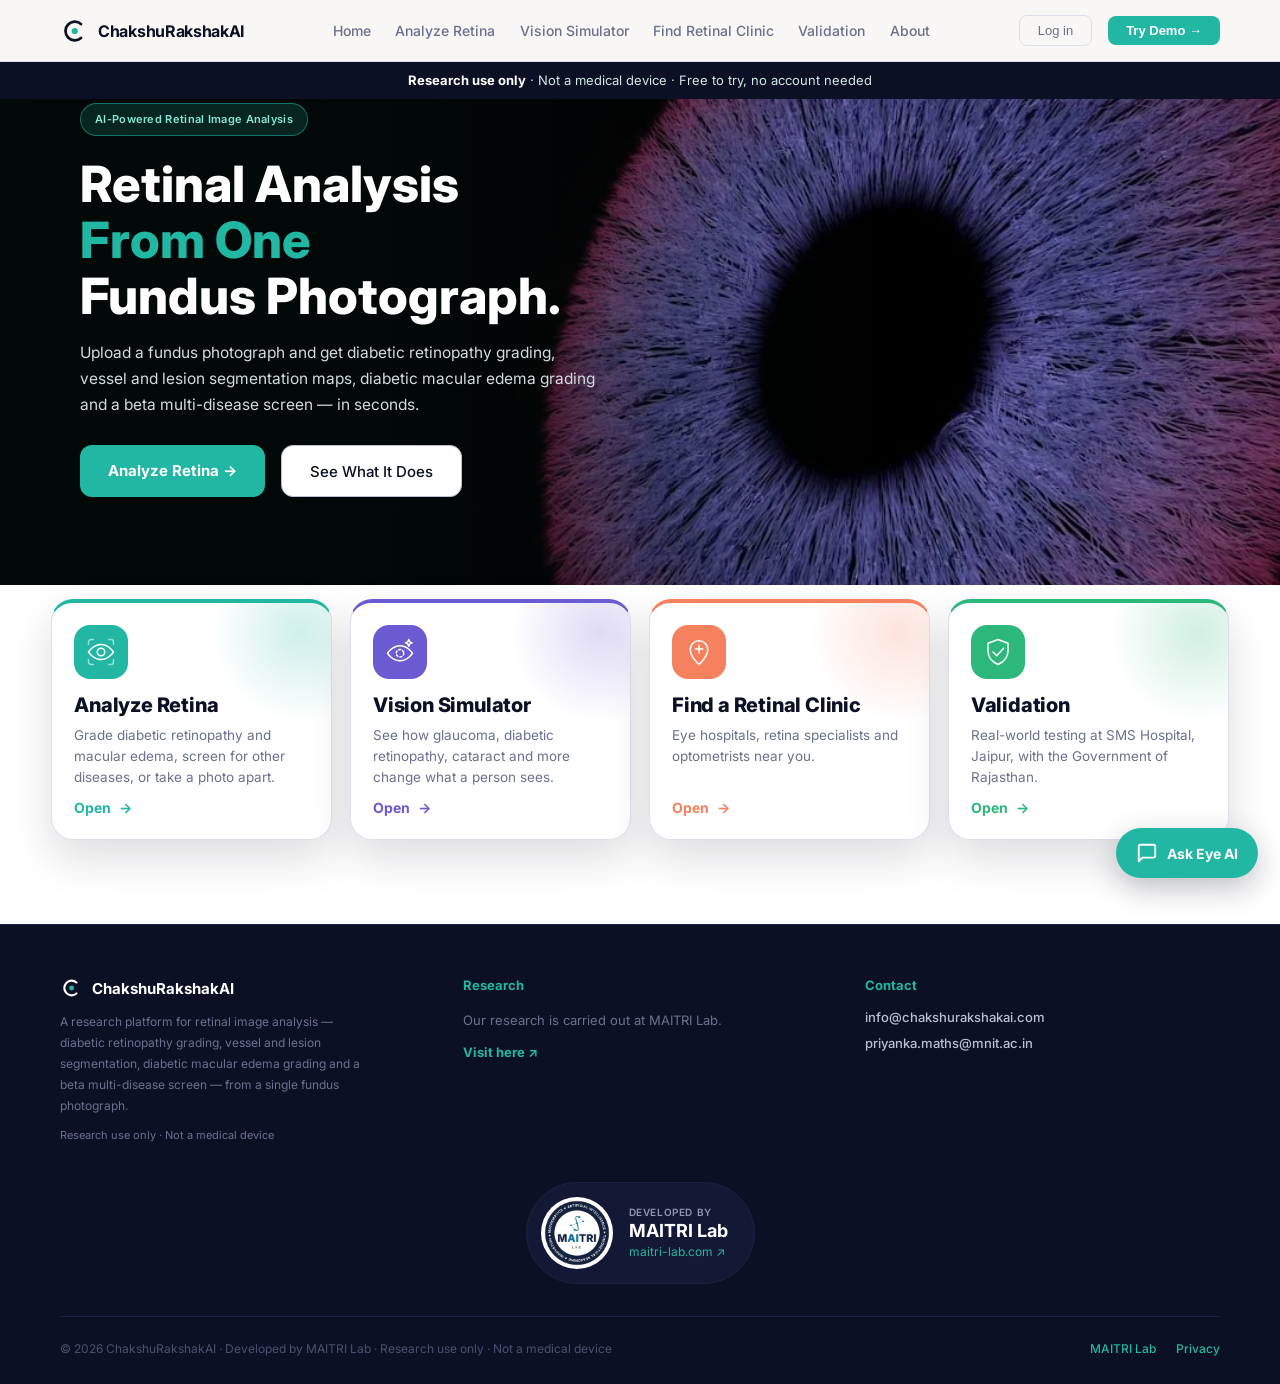
==== commit b08e7698: "About holds four options: How it works, Why it matters, Questions, Contact us; Contact Us removed fr" ====
--- a/index.html
+++ b/index.html
@@ -1519,6 +1519,24 @@
 .v5 .hx-card .stage{padding:16px}
 .v5 .hx-card .cvw{width:min(100%,340px)}
 .v5 .hx-card .hx-sec{margin:36px 0 12px;padding-top:22px;border-top:1px solid #E3EAF0;font:800 24px Inter,sans-serif;color:#0E1A2B;scroll-margin-top:16px}
+.v5 .hx-card .hx-abtabs{display:grid;grid-template-columns:repeat(4,minmax(0,1fr));gap:10px;margin:18px 0 6px}
+@media(max-width:700px){.v5 .hx-card .hx-abtabs{grid-template-columns:repeat(2,minmax(0,1fr))}
+}.v5 .hx-card .hx-abt{display:flex;flex-direction:column;align-items:flex-start;gap:3px;text-align:left;padding:14px 16px;border-radius:16px;border:1px solid #D7E3E1;background:#fff;color:#0E1A2B;cursor:pointer;font-family:Inter,sans-serif;transition:transform .15s,border-color .15s,background .15s}
+.v5 .hx-card .hx-abt b{font:700 15px Inter,sans-serif}
+.v5 .hx-card .hx-abt span{font:500 12px Inter,sans-serif;color:#5C6B7A}
+.v5 .hx-card .hx-abt:hover{transform:translateY(-2px);border-color:#22B7A3}
+.v5 .hx-card .hx-abt[aria-selected="true"]{background:#0E1A2B;border-color:#0E1A2B;color:#fff}
+.v5 .hx-card .hx-abt[aria-selected="true"] span{color:#9FB3C8}
+.v5 .hx-card .ab-pane[hidden]{display:none}
+.v5 .hx-card .ab-pane .hx-sec{margin-top:22px}
+.v5 .hx-card .ab-mails{display:flex;flex-direction:column;gap:8px;margin:6px 0 18px}
+.v5 .hx-card .ab-mails a{font:600 16px Inter,sans-serif;color:#0E7C70;text-decoration:none;word-break:break-all}
+.v5 .hx-card .ab-lab{display:flex;align-items:center;gap:14px;padding:14px 16px;border-radius:16px;border:1px solid #D7E3E1;background:#F2FBF9;text-decoration:none;color:#0E1A2B;max-width:420px}
+.v5 .hx-card .ab-lab img{width:56px;height:56px;border-radius:12px;object-fit:contain;background:#fff}
+.v5 .hx-card .ab-lab span{display:flex;flex-direction:column}
+.v5 .hx-card .ab-lab small{font:500 12px Inter,sans-serif;color:#5C6B7A}
+.v5 .hx-card .ab-lab b{font:700 17px Inter,sans-serif}
+.v5 .hx-card .ab-lab em{font:500 13px Inter,sans-serif;color:#0E7C70;font-style:normal}
 .v5 .hx-card .hx-jump{display:flex;gap:8px;flex-wrap:wrap;margin-top:14px}
 .v5 .hx-card .hx-jump a{padding:8px 14px;border-radius:999px;border:1px solid #CFEDE8;background:#F2FBF9;color:#0E4F47;font:600 13px Inter,sans-serif;text-decoration:none}
 .v5 .hx-card .hx-foot .btn:not(.btn-p){background:#fff;border:1px solid #CFD8E3;color:#0E1A2B;padding:12px 20px;border-radius:12px;font:600 15px Inter,sans-serif;cursor:pointer}
@@ -1576,6 +1594,7 @@
 .v5 section{scroll-margin-top:84px}
 .v5.v5in{padding-bottom:0;background:transparent}.val-extra{max-width:1180px;margin:64px auto 0}@media(min-width:901px){.val-extra{max-width:90vw}}.v5 .rsrch2{grid-template-columns:repeat(2,minmax(0,1fr))}@media(max-width:940px){.v5 .rsrch2{grid-template-columns:1fr}}
 html.hx-lock{overflow:hidden}
+.nav-links{gap:clamp(12px,1.9vw,32px)}.nav-links a{white-space:nowrap}.nav-btn-ghost,.nav-btn{white-space:nowrap}
 </style>
 </head>
 <body>
@@ -1596,7 +1615,6 @@
       <a href="#" onclick="event.preventDefault();hxGo('clinic')">Find Retinal Clinic</a>
       <a href="#" onclick="event.preventDefault();hxGo('validation')">Validation</a>
       <a href="#" onclick="event.preventDefault();hxGo('about')">About</a>
-      <a href="#" onclick="event.preventDefault();hxContact()">Contact Us</a>
     </div>
     <div class="nav-right">
       <div id="nav-guest-home" style="display:flex;gap:16px;align-items:center;">
@@ -1784,32 +1802,50 @@
     <button type="button" class="hx-x" data-close aria-label="Close">×</button>
     <span class="eyebrow">About</span>
     <h2 id="sh-about-t">About ChakshuRakshakAI.</h2>
-    <p class="lead">A research platform from MAITRI Lab, MNIT Jaipur. How it works, why a retinal photograph matters, and the questions people ask.</p>
-    <div class="hx-jump" role="navigation" aria-label="In this section"><a href="#ab-how">How it works</a><a href="#ab-why">Why it matters</a><a href="#ab-faq">Questions</a></div>
-
-    <h3 class="hx-sec" id="ab-how">How it works</h3>
-    <div class="steps">
-      <div class="hstep"><h3>Upload</h3><p>One or several fundus photographs — JPG, PNG or TIFF, up to 20 MB each.</p></div>
-      <div class="hstep"><h3>Choose an analysis</h3><p>DR, DME, the multi-disease beta, or the Image Explorer. Each runs its own model.</p></div>
-      <div class="hstep"><h3>Check the evidence</h3><p>Vessel, lesion and exudate overlays are drawn on your own image.</p></div>
-      <div class="hstep"><h3>Download the report</h3><p>Add patient details and download a printable PDF to share with an eye doctor.</p></div>
-    </div>
-
-    <h3 class="hx-sec" id="ab-why">Why it matters</h3>
-    <p class="lead">The back of the eye is one of the few places where small blood vessels can be seen directly.</p>
-    <div class="why">
-      <div class="wcard"><div class="n" style="background:#e1f6f2">🩸</div><h3>Diabetes can harm the retina quietly</h3><p>Damage to the tiny vessels often starts without pain or any change in how you see.</p></div>
-      <div class="wcard"><div class="n" style="background:#fff0d2">👁️</div><h3>Early signs show in a photograph</h3><p>Microaneurysms, haemorrhages and exudates can be seen on a fundus photograph before sight is affected.</p></div>
-      <div class="wcard"><div class="n" style="background:#e6ecfb">🤝</div><h3>A second pair of eyes, not a replacement</h3><p>This is a research tool. It helps a reader look more carefully; it does not replace an eye doctor.</p></div>
-    </div>
-
-    <h3 class="hx-sec" id="ab-faq">Questions</h3>
-    <details><summary>Is this a medical device?</summary><p>No. ChakshuRakshakAI is a research platform for research and education. Its results do not replace an examination by a qualified eye doctor.</p></details>
-    <details><summary>Do I need an account?</summary><p>No. You can run any analysis as a guest. Sign in only if you want your reports saved.</p></details>
-    <details><summary>What kind of image do I need?</summary><p>A fundus photograph — a picture of the back of the eye — as a JPG, PNG or TIFF file of up to 20 MB.</p></details>
-    <details><summary>What if I only want to learn?</summary><p>Open the Vision Simulator. It does not analyse anything; it shows how eye diseases change vision and what a doctor looks for.</p></details>
-
-    <div class="hx-foot"><a class="btn btn-p" href="/demo" data-gate="1">Analyze retina →</a><button type="button" class="btn" data-contact="1">Contact us</button></div>
+    <p class="lead">A research platform from MAITRI Lab, MNIT Jaipur. Pick a topic.</p>
+    <div class="hx-abtabs" role="tablist" aria-label="About topics">
+      <button type="button" role="tab" class="hx-abt" data-ab="how" aria-selected="true"><b>How it works</b><span>Four steps</span></button>
+      <button type="button" role="tab" class="hx-abt" data-ab="why" aria-selected="false"><b>Why it matters</b><span>The retina and diabetes</span></button>
+      <button type="button" role="tab" class="hx-abt" data-ab="faq" aria-selected="false"><b>Questions</b><span>Common answers</span></button>
+      <button type="button" role="tab" class="hx-abt" data-ab="contact" aria-selected="false"><b>Contact us</b><span>Email and the lab</span></button>
+    </div>
+
+    <div class="ab-pane on" id="ab-how">
+      <h3 class="hx-sec">How it works</h3>
+      <div class="steps">
+        <div class="hstep"><h3>Upload</h3><p>One or several fundus photographs — JPG, PNG or TIFF, up to 20 MB each.</p></div>
+        <div class="hstep"><h3>Choose an analysis</h3><p>DR, DME, the multi-disease beta, or the Image Explorer. Each runs its own model.</p></div>
+        <div class="hstep"><h3>Check the evidence</h3><p>Vessel, lesion and exudate overlays are drawn on your own image.</p></div>
+        <div class="hstep"><h3>Download the report</h3><p>Add patient details and download a printable PDF to share with an eye doctor.</p></div>
+      </div>
+      <div class="hx-foot"><a class="btn btn-p" href="/demo" data-gate="1">Analyze retina →</a></div>
+    </div>
+
+    <div class="ab-pane" id="ab-why" hidden>
+      <h3 class="hx-sec">Why it matters</h3>
+      <p class="lead">The back of the eye is one of the few places where small blood vessels can be seen directly.</p>
+      <div class="why">
+        <div class="wcard"><div class="n" style="background:#e1f6f2">🩸</div><h3>Diabetes can harm the retina quietly</h3><p>Damage to the tiny vessels often starts without pain or any change in how you see.</p></div>
+        <div class="wcard"><div class="n" style="background:#fff0d2">👁️</div><h3>Early signs show in a photograph</h3><p>Microaneurysms, haemorrhages and exudates can be seen on a fundus photograph before sight is affected.</p></div>
+        <div class="wcard"><div class="n" style="background:#e6ecfb">🤝</div><h3>A second pair of eyes, not a replacement</h3><p>This is a research tool. It helps a reader look more carefully; it does not replace an eye doctor.</p></div>
+      </div>
+    </div>
+
+    <div class="ab-pane" id="ab-faq" hidden>
+      <h3 class="hx-sec">Questions</h3>
+      <details><summary>Is this a medical device?</summary><p>No. ChakshuRakshakAI is a research platform for research and education. Its results do not replace an examination by a qualified eye doctor.</p></details>
+      <details><summary>Do I need an account?</summary><p>No. You can run any analysis as a guest. Sign in only if you want your reports saved.</p></details>
+      <details><summary>What kind of image do I need?</summary><p>A fundus photograph — a picture of the back of the eye — as a JPG, PNG or TIFF file of up to 20 MB.</p></details>
+      <details><summary>What if I only want to learn?</summary><p>Open the Vision Simulator. It does not analyse anything; it shows how eye diseases change vision and what a doctor looks for.</p></details>
+    </div>
+
+    <div class="ab-pane" id="ab-contact" hidden>
+      <h3 class="hx-sec">Contact us</h3>
+      <p class="lead">Questions, feedback or research collaboration — write to us.</p>
+      <div class="ab-mails"><a href="mailto:info@chakshurakshakai.com">info@chakshurakshakai.com</a><a href="mailto:priyanka.maths@mnit.ac.in">priyanka.maths@mnit.ac.in</a></div>
+      <a class="ab-lab" href="https://maitri-lab.com" target="_blank" rel="noopener"><img src="/assets/maitri-lab.webp" alt="MAITRI Lab logo" width="64" height="64" loading="lazy"><span><small>Developed by</small><b>MAITRI Lab</b><em>maitri-lab.com ↗</em></span></a>
+      <p class="fine5">Research use only · Not a medical device.</p>
+    </div>
   </div>
 </div>
 </div>
@@ -1863,7 +1899,6 @@
       <a href="#" onclick="event.preventDefault();hxGo('clinic')">Find Retinal Clinic</a>
       <a href="#" onclick="event.preventDefault();hxGo('validation')">Validation</a>
       <a href="#" onclick="event.preventDefault();hxGo('about')">About</a>
-      <a href="#" onclick="event.preventDefault();hxContact()">Contact Us</a>
     </div>
     <div class="nav-right">
       <div id="nav-guest-upload" style="display:flex;gap:12px;align-items:center;">
@@ -1966,7 +2001,6 @@
       <a href="#" onclick="event.preventDefault();hxGo('clinic')">Find Retinal Clinic</a>
       <a href="#" onclick="event.preventDefault();hxGo('validation')">Validation</a>
       <a href="#" onclick="event.preventDefault();hxGo('about')">About</a>
-      <a href="#" onclick="event.preventDefault();hxContact()">Contact Us</a>
     </div>
     <div class="nav-right">
       <div id="nav-guest-validation" style="display:flex;gap:12px;align-items:center;">
@@ -2057,7 +2091,6 @@
       <a href="#" onclick="event.preventDefault();hxGo('clinic')">Find Retinal Clinic</a>
       <a href="#" onclick="event.preventDefault();hxGo('validation')">Validation</a>
       <a href="#" onclick="event.preventDefault();hxGo('about')">About</a>
-      <a href="#" onclick="event.preventDefault();hxContact()">Contact Us</a>
     </div>
     <div class="nav-right">
       <div id="nav-guest-choose" style="display:flex;gap:12px;align-items:center;">
@@ -2157,7 +2190,6 @@
       <a href="#" onclick="event.preventDefault();hxGo('clinic')">Find Retinal Clinic</a>
       <a href="#" onclick="event.preventDefault();hxGo('validation')">Validation</a>
       <a href="#" onclick="event.preventDefault();hxGo('about')">About</a>
-      <a href="#" onclick="event.preventDefault();hxContact()">Contact Us</a>
     </div>
     <div class="nav-right">
       <div id="nav-guest-dme" style="display:flex;gap:12px;align-items:center;">
@@ -2261,7 +2293,6 @@
       <a href="#" onclick="event.preventDefault();hxGo('clinic')">Find Retinal Clinic</a>
       <a href="#" onclick="event.preventDefault();hxGo('validation')">Validation</a>
       <a href="#" onclick="event.preventDefault();hxGo('about')">About</a>
-      <a href="#" onclick="event.preventDefault();hxContact()">Contact Us</a>
     </div>
     <div class="nav-right">
       <div id="nav-guest-beta" style="display:flex;gap:12px;align-items:center;">
@@ -2366,7 +2397,6 @@
       <a href="#" onclick="event.preventDefault();hxGo('clinic')">Find Retinal Clinic</a>
       <a href="#" onclick="event.preventDefault();hxGo('validation')">Validation</a>
       <a href="#" onclick="event.preventDefault();hxGo('about')">About</a>
-      <a href="#" onclick="event.preventDefault();hxContact()">Contact Us</a>
     </div>
     <div class="nav-right" style="display:flex;gap:10px;align-items:center;">
       <div id="nav-guest-analysis" style="display:flex;gap:10px;align-items:center;">
@@ -2479,7 +2509,6 @@
       <a href="#" onclick="event.preventDefault();hxGo('clinic')">Find Retinal Clinic</a>
       <a href="#" onclick="event.preventDefault();hxGo('validation')">Validation</a>
       <a href="#" onclick="event.preventDefault();hxGo('about')">About</a>
-      <a href="#" onclick="event.preventDefault();hxContact()">Contact Us</a>
     </div>
     <div class="nav-right" style="display:flex;gap:10px;align-items:center;">
       <div id="nav-guest-dmeres" style="display:flex;gap:10px;align-items:center;">
@@ -2528,7 +2557,6 @@
       <a href="#" onclick="event.preventDefault();hxGo('clinic')">Find Retinal Clinic</a>
       <a href="#" onclick="event.preventDefault();hxGo('validation')">Validation</a>
       <a href="#" onclick="event.preventDefault();hxGo('about')">About</a>
-      <a href="#" onclick="event.preventDefault();hxContact()">Contact Us</a>
     </div>
     <div class="nav-right" style="display:flex;gap:10px;align-items:center;">
       <div id="nav-guest-betares" style="display:flex;gap:10px;align-items:center;">
@@ -2580,7 +2608,6 @@
       <a href="#" style="color:var(--teal);font-weight:600;border-bottom:2px solid var(--teal);padding-bottom:2px;" onclick="event.preventDefault();hxGo('clinic')">Find Retinal Clinic</a>
       <a href="#" onclick="event.preventDefault();hxGo('validation')">Validation</a>
       <a href="#" onclick="event.preventDefault();hxGo('about')">About</a>
-      <a href="#" onclick="event.preventDefault();hxContact()">Contact Us</a>
     </div>
     <div class="nav-right">
       <button class="nav-btn-ghost" onclick="showPage('home')">&larr; Back to home</button>
@@ -2672,7 +2699,6 @@
       <a href="#" onclick="event.preventDefault();hxGo('clinic')">Find Retinal Clinic</a>
       <a href="#" onclick="event.preventDefault();hxGo('validation')">Validation</a>
       <a href="#" onclick="event.preventDefault();hxGo('about')">About</a>
-      <a href="#" onclick="event.preventDefault();hxContact()">Contact Us</a>
     </div>
     <div class="nav-right">
       <div id="nav-guest-explore" style="display:flex;gap:12px;align-items:center;">
@@ -2742,7 +2768,6 @@
       <a href="#" onclick="event.preventDefault();hxGo('clinic')">Find Retinal Clinic</a>
       <a href="#" onclick="event.preventDefault();hxGo('validation')">Validation</a>
       <a href="#" onclick="event.preventDefault();hxGo('about')">About</a>
-      <a href="#" onclick="event.preventDefault();hxContact()">Contact Us</a>
     </div>
     <div class="nav-right" style="display:flex;gap:10px;align-items:center;">
       <button class="nav-btn-ghost" onclick="exNewAnalysis()">New analysis</button>
@@ -2775,7 +2800,6 @@
       <a href="#" onclick="event.preventDefault();hxGo('clinic')">Find Retinal Clinic</a>
       <a href="#" onclick="event.preventDefault();hxGo('validation')">Validation</a>
       <a href="#" onclick="event.preventDefault();hxGo('about')">About</a>
-      <a href="#" onclick="event.preventDefault();hxContact()">Contact Us</a>
     </div>
     <div class="nav-right">
       <div id="nav-guest-sim" style="display:flex;gap:12px;align-items:center;">
@@ -3027,7 +3051,6 @@
       <a href="#" onclick="event.preventDefault();hxGo('clinic')">Find Retinal Clinic</a>
       <a href="#" onclick="event.preventDefault();hxGo('validation')">Validation</a>
       <a href="#" onclick="event.preventDefault();hxGo('about')">About</a>
-      <a href="#" onclick="event.preventDefault();hxContact()">Contact Us</a>
     </div>
     <div style="display:flex;align-items:center;gap:12px;">
       <span id="reports-nav-name" style="font-size:13px;font-weight:600;color:var(--navy);"></span>
@@ -3080,7 +3103,6 @@
       <a href="#" onclick="event.preventDefault();hxGo('clinic')">Find Retinal Clinic</a>
       <a href="#" onclick="event.preventDefault();hxGo('validation')">Validation</a>
       <a href="#" onclick="event.preventDefault();hxGo('about')">About</a>
-      <a href="#" onclick="event.preventDefault();hxContact()">Contact Us</a>
     </div>
     <div style="display:flex;gap:10px;">
       <button class="ar-btn-ghost" onclick="exportSavedReport()">Export PDF</button>
@@ -6275,7 +6297,7 @@
     menu.id = 'mobile-nav-menu';
     menu.className = 'nav-mobile-menu';
     menu.innerHTML = `
-      <a class="nav-mobile-link" onclick="closeMobileMenu();showPage('home')">Home</a> <a class="nav-mobile-link" onclick="closeMobileMenu();hxGo('analyze')">Analyze Retina</a> <a class="nav-mobile-link" onclick="closeMobileMenu();hxGo('sim')">Vision Simulator</a> <a class="nav-mobile-link" onclick="closeMobileMenu();hxGo('clinic')">Find Retinal Clinic</a> <a class="nav-mobile-link" onclick="closeMobileMenu();hxGo('validation')">Validation</a> <a class="nav-mobile-link" onclick="closeMobileMenu();hxGo('about')">About</a> <a class="nav-mobile-link" onclick="closeMobileMenu();hxContact()">Contact Us</a>
+      <a class="nav-mobile-link" onclick="closeMobileMenu();showPage('home')">Home</a> <a class="nav-mobile-link" onclick="closeMobileMenu();hxGo('analyze')">Analyze Retina</a> <a class="nav-mobile-link" onclick="closeMobileMenu();hxGo('sim')">Vision Simulator</a> <a class="nav-mobile-link" onclick="closeMobileMenu();hxGo('clinic')">Find Retinal Clinic</a> <a class="nav-mobile-link" onclick="closeMobileMenu();hxGo('validation')">Validation</a> <a class="nav-mobile-link" onclick="closeMobileMenu();hxGo('about')">About</a>
       <hr class="nav-mobile-divider">
       <a class="nav-mobile-link" id="mm-login" onclick="closeMobileMenu();showPage('auth')" style="color:var(--teal)">Log in / Sign up</a>
       <a class="nav-mobile-link" id="mm-reports" style="display:none;" onclick="closeMobileMenu();showPage('reports')">My Reports</a>
@@ -7234,6 +7256,13 @@
     var b=e.target.closest('[data-sheet]');
     if(b){ e.preventDefault(); openSheet(b.getAttribute('data-sheet')); return; }
     if(e.target.closest('[data-close]')){ closeUi(); return; }
+    var ab=e.target.closest('[data-ab]');
+    if(ab){
+      var k=ab.getAttribute('data-ab');
+      root.querySelectorAll('.hx-abt').forEach(function(t){ t.setAttribute('aria-selected',t===ab?'true':'false'); });
+      root.querySelectorAll('.ab-pane').forEach(function(p){ var on=p.id==='ab-'+k; p.hidden=!on; p.classList.toggle('on',on); });
+      return;
+    }
     if(e.target.closest('[data-contact]')){ e.preventDefault(); window.hxContact(); return; }
     var a=e.target.closest('a'); if(!a) return;
     if(a.hasAttribute('data-gate')){ e.preventDefault(); closeNow(); showAuthGate(); return; }
